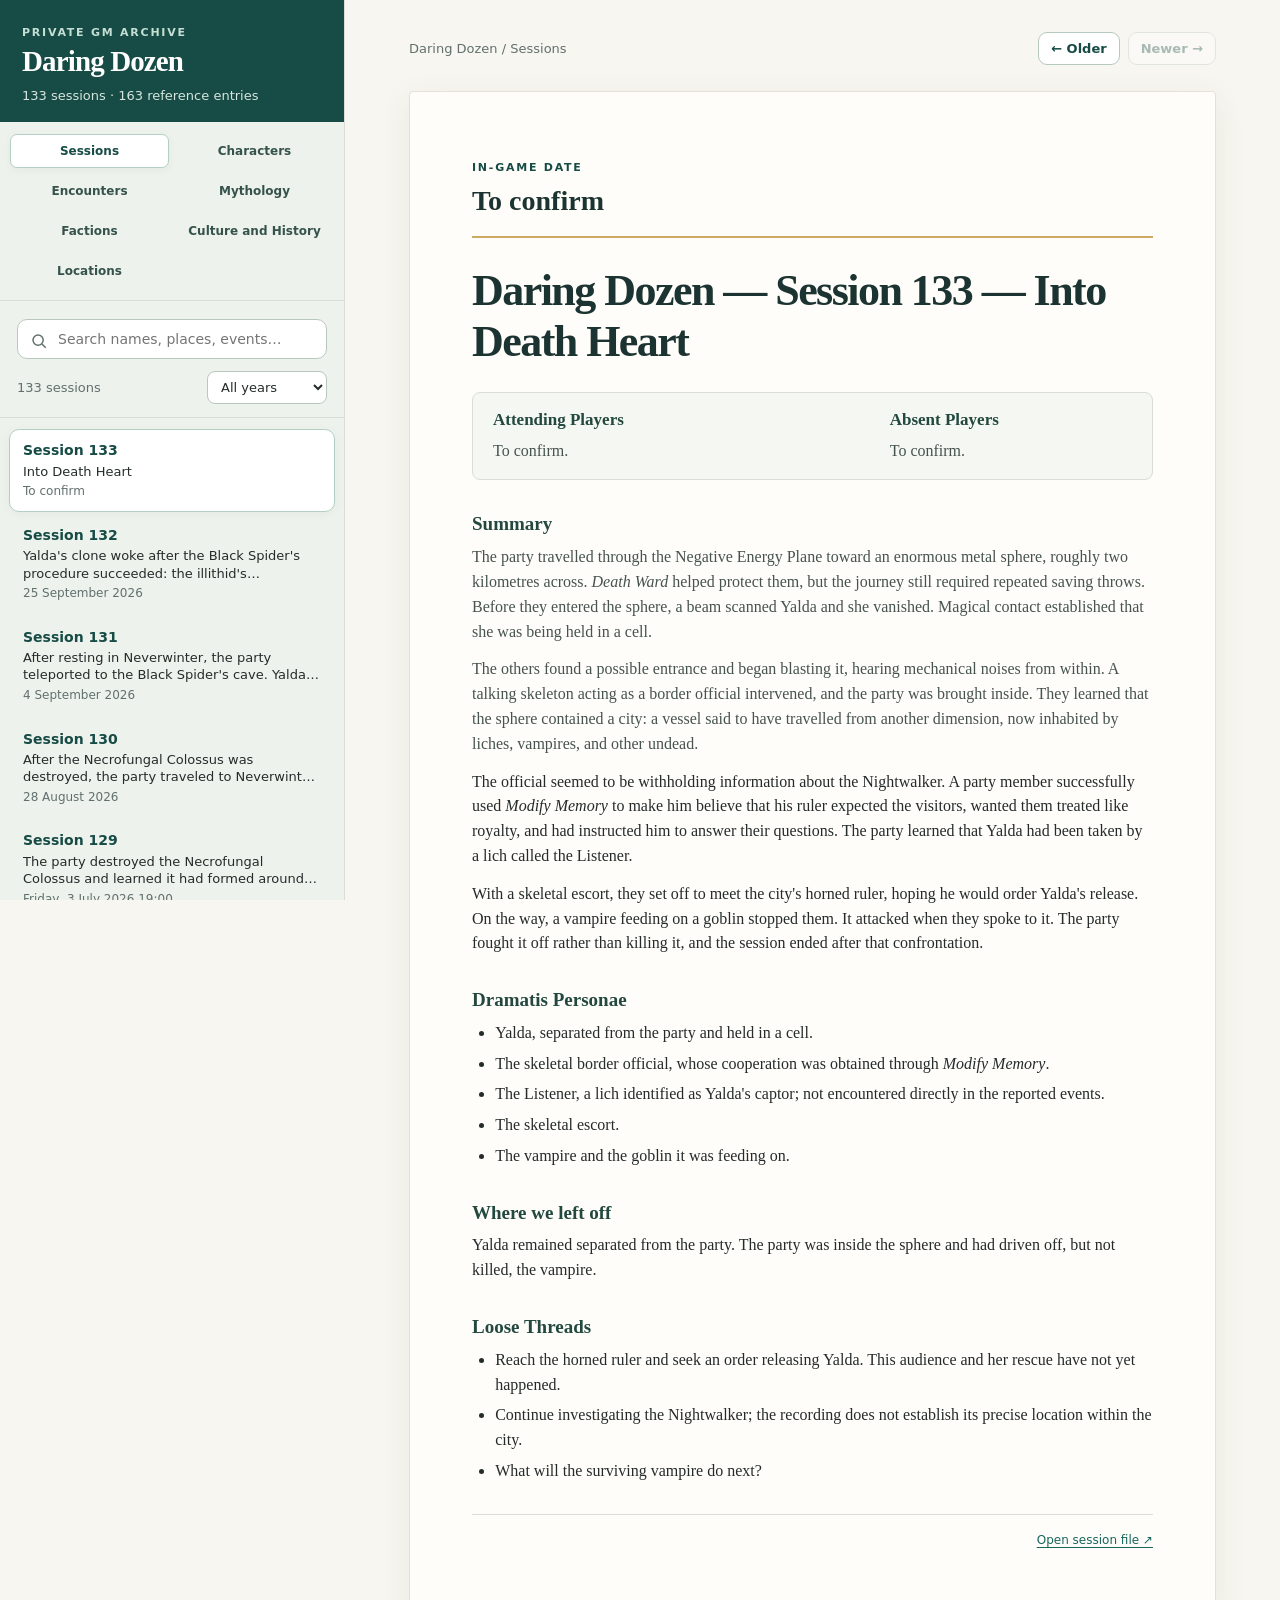
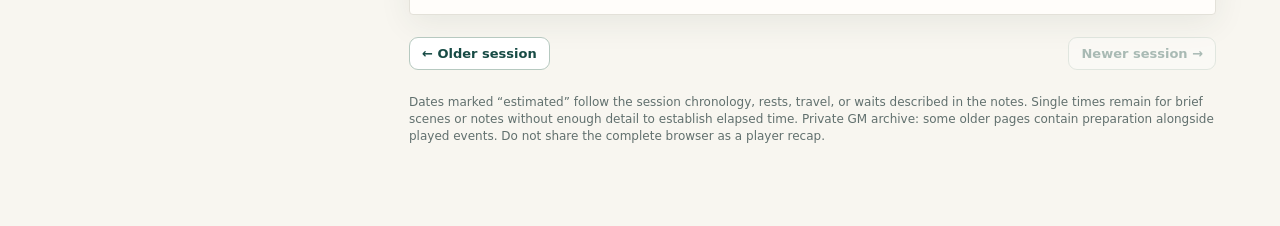
==== index.html @ 050fe3a8 "Migrate the complete private Daring Dozen archive including Session 133" ====
<!doctype html>
<html lang="en"><head><meta charset="utf-8"><meta name="viewport" content="width=device-width,initial-scale=1"><meta name="robots" content="noindex,nofollow,noarchive"><title>Daring Dozen</title></head>
<body><p><a href="Daring%20Dozen/Sessions/index.html">Open the private campaign archive</a></p>
<script>location.replace('Daring%20Dozen/Sessions/index.html' + location.search + location.hash);</script></body></html>
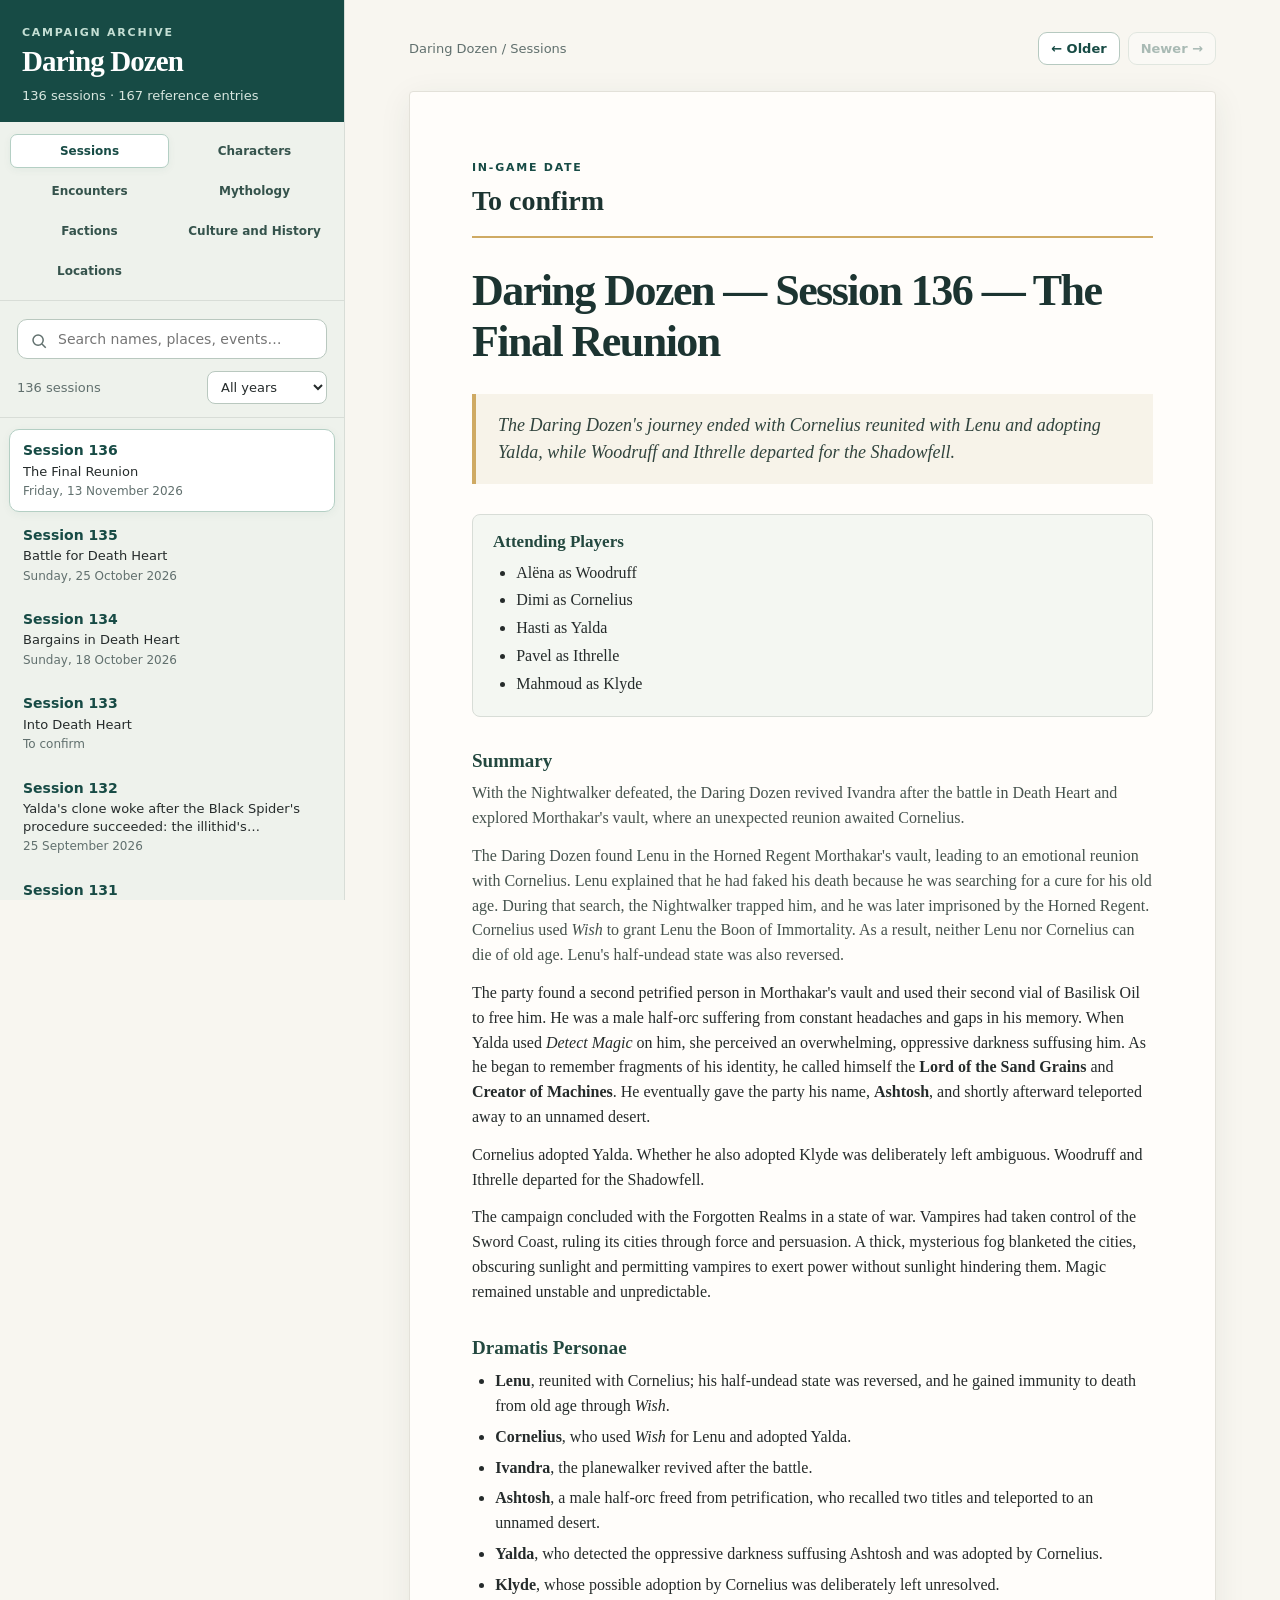
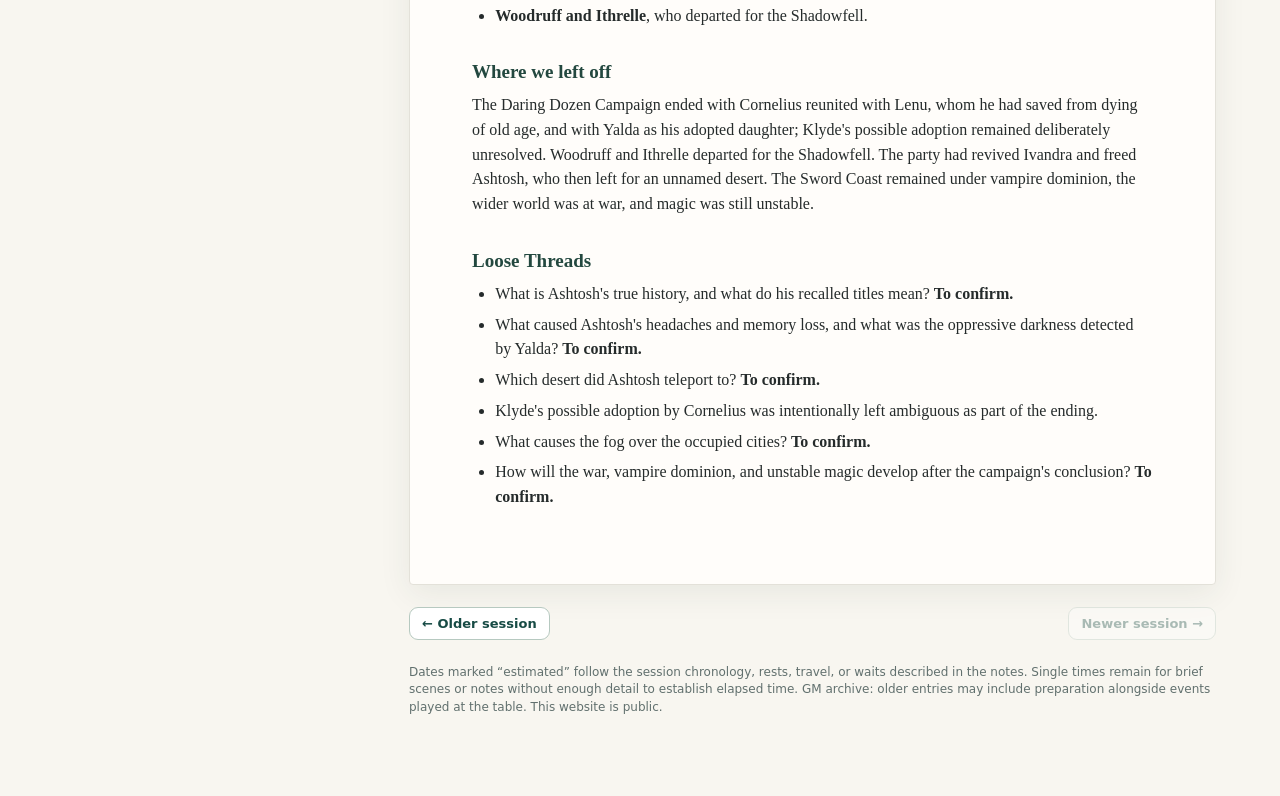
==== commit e571aaf4: "Initial public Daring website (source and history removed)" ====
--- a/index.html
+++ b/index.html
@@ -1,4 +1,207 @@
 <!doctype html>
-<html lang="en"><head><meta charset="utf-8"><meta name="viewport" content="width=device-width,initial-scale=1"><meta name="robots" content="noindex,nofollow,noarchive"><title>Daring Dozen</title></head>
-<body><p><a href="Daring%20Dozen/Sessions/index.html">Open the private campaign archive</a></p>
-<script>location.replace('Daring%20Dozen/Sessions/index.html' + location.search + location.hash);</script></body></html>
+<html lang="en">
+<head>
+  <meta name="referrer" content="no-referrer">
+  <meta charset="utf-8">
+  <meta name="viewport" content="width=device-width, initial-scale=1">
+  <meta name="color-scheme" content="light">
+  <meta name="robots" content="noindex,nofollow,noarchive">
+  <link rel="icon" type="image/svg+xml" href="[data-uri]">
+  <title>Daring Dozen — Session Archive</title>
+  <style>
+    :root { --ink:#252b2b; --muted:#61706e; --paper:#f8f6f0; --panel:#fffdfa; --line:#d8ddd7; --forest:#174b45; --teal:#dcebe6; --gold:#cfaa63; --shadow:0 8px 32px #233a3214; }
+    * { box-sizing:border-box; }
+    html { scroll-behavior:smooth; }
+    body { margin:0; background:var(--paper); color:var(--ink); font:16px/1.55 Georgia, 'Times New Roman', serif; }
+    button,input,select { font:inherit; }
+    button { cursor:pointer; }
+    a { color:#17665c; text-underline-offset:3px; }
+    .app { display:grid; grid-template-columns:minmax(275px,345px) minmax(0,1fr); min-height:100vh; }
+    .sidebar { position:sticky; top:0; height:100vh; overflow:hidden; display:flex; flex-direction:column; background:#eef2ec; border-right:1px solid var(--line); }
+    .brand { padding:25px 22px 17px; background:var(--forest); color:#fff; }
+    .eyebrow { margin:0 0 6px; text-transform:uppercase; letter-spacing:.16em; font:700 11px/1.4 system-ui,sans-serif; color:#c4dfd4; }
+    .brand h1 { margin:0; font-size:29px; line-height:1.1; letter-spacing:-.03em; }
+    .brand p:last-child { margin:9px 0 0; color:#d7e6df; font:13px/1.4 system-ui,sans-serif; }
+    .category-nav { display:grid; grid-template-columns:repeat(2,minmax(0,1fr)); gap:6px; padding:12px 10px; border-bottom:1px solid var(--line); }
+    .category-button { min-height:34px; padding:6px 7px; text-align:center; border:1px solid transparent; border-radius:7px; background:transparent; color:#35534c; font:600 12px/1.25 system-ui,sans-serif; }
+    .category-button:hover { background:#fffaf0; }
+    .category-button.active { background:#fff; border-color:#b4cfc4; color:var(--forest); box-shadow:0 2px 8px #1e55400e; }
+    .controls { padding:18px 17px 13px; border-bottom:1px solid var(--line); }
+    .search-wrap { position:relative; }
+    .search-wrap svg { position:absolute; left:13px; top:13px; width:18px; height:18px; color:var(--muted); }
+    #search { width:100%; padding:11px 12px 11px 40px; border:1px solid #b9c8bf; border-radius:10px; background:#fff; color:var(--ink); outline:none; font:14px system-ui,sans-serif; }
+    #search:focus, #year:focus, button:focus-visible, a:focus-visible { outline:3px solid #c6a663; outline-offset:2px; }
+    .filter-row { display:flex; align-items:center; justify-content:space-between; gap:12px; margin-top:12px; font:13px system-ui,sans-serif; color:var(--muted); }
+    #year { width:120px; padding:7px 9px; border:1px solid #b9c8bf; border-radius:8px; background:#fff; color:var(--ink); font:13px system-ui,sans-serif; }
+    #result-count { font-variant-numeric:tabular-nums; }
+    .session-list { overflow-y:auto; padding:9px 9px 20px; }
+    .session-link { display:block; width:100%; text-align:left; border:1px solid transparent; background:transparent; border-radius:10px; padding:11px 13px; color:var(--ink); margin:2px 0; }
+    .session-link:hover { background:#fffaf0; border-color:#e3dccb; }
+    .session-link.active { background:#fff; border-color:#b4cfc4; box-shadow:0 2px 10px #1e55400e; }
+    .session-number { display:block; color:var(--forest); font:700 14px/1.3 system-ui,sans-serif; }
+    .session-title { display:-webkit-box; margin-top:3px; font:13px/1.35 system-ui,sans-serif; overflow:hidden; -webkit-line-clamp:2; -webkit-box-orient:vertical; }
+    .session-date { display:block; margin-top:4px; color:var(--muted); font:12px/1.3 system-ui,sans-serif; }
+    .empty { margin:20px 10px; color:var(--muted); font:14px/1.5 system-ui,sans-serif; }
+    .main { min-width:0; padding:32px clamp(20px,5vw,76px) 80px; }
+    .topbar { max-width:900px; margin:0 auto 26px; display:flex; justify-content:space-between; align-items:center; gap:14px; }
+    .breadcrumb { color:var(--muted); font:13px system-ui,sans-serif; }
+    .top-actions { display:flex; gap:8px; }
+    .nav-button,.mobile-button { border:1px solid #b6c9c0; background:#fff; color:var(--forest); border-radius:9px; padding:8px 12px; font:700 13px system-ui,sans-serif; }
+    .nav-button:hover,.mobile-button:hover { background:var(--teal); }
+    .nav-button:disabled { opacity:.35; cursor:default; }
+    .mobile-button { display:none; }
+    .sheet { max-width:900px; min-height:65vh; margin:auto; padding:clamp(26px,5vw,62px); background:var(--panel); border:1px solid #e3e1d9; border-radius:4px; box-shadow:var(--shadow); }
+    .sheet-top { padding-bottom:19px; border-bottom:2px solid var(--gold); }
+    .chapter { color:var(--forest); text-transform:uppercase; letter-spacing:.16em; font:700 11px system-ui,sans-serif; }
+    .game-date { margin-top:5px; color:#1c3431; font:700 clamp(22px,3vw,28px)/1.2 Georgia,serif; }
+    .source-link { font:12px system-ui,sans-serif; }
+    .entry { overflow-wrap:anywhere; }
+    .entry h1 { margin:28px 0 15px; color:#1c3431; font-size:clamp(31px,4vw,44px); line-height:1.15; letter-spacing:-.035em; }
+    .entry h2 { margin:32px 0 10px; padding-top:10px; border-top:1px solid var(--line); color:#23483f; font-size:22px; line-height:1.25; }
+    .entry h3 { margin:32px 0 8px; color:#23483f; font:700 19px/1.3 Georgia,serif; }
+    .entry h3 + p, .entry h3 + ul { margin-top:5px; }
+    .entry p { margin:13px 0; }
+    .entry p:nth-of-type(-n+2) { color:#46534e; }
+    .entry ul { padding-left:1.45em; margin:12px 0; }
+    .entry li { margin:6px 0; }
+    .player-headcount { display:grid; grid-template-columns:minmax(0,1fr) minmax(0,.65fr); gap:24px; margin:24px 0 28px; padding:16px 20px; background:#f4f7f2; border:1px solid var(--line); border-radius:8px; }
+    .player-headcount.single { grid-template-columns:minmax(0,1fr); }
+    .entry .player-headcount h3 { margin:0 0 8px; font-size:17px; }
+    .entry .player-headcount ul,.entry .player-headcount p { margin:0; }
+    .entry .player-headcount li { margin:3px 0; }
+    .entry blockquote { margin:20px 0; padding:12px 16px; border-left:3px solid var(--gold); background:#f7f3e9; color:#665a45; font-size:15px; }
+    .entry blockquote.memorable { margin:26px 0 30px; padding:18px 22px; border-left-width:4px; color:#31443e; font:italic 18px/1.5 Georgia,serif; }
+    .entry.lore h1 { margin-bottom:28px; }
+    .entry.lore p { margin:14px 0; }
+    .entry.lore p:nth-of-type(-n+2) { color:var(--ink); }
+    .campaign-update { margin-top:32px; padding:16px 20px 12px; border-left:4px solid var(--gold); background:#f4f7f2; }
+    .campaign-update p { margin:0 0 8px !important; color:var(--forest) !important; }
+    .campaign-update ul { margin:8px 0 0; }
+    .campaign-update li { margin:9px 0; }
+    .campaign-sources { color:var(--muted); font:12px/1.5 system-ui,sans-serif; white-space:nowrap; }
+    .entry code { font:13px ui-monospace,monospace; background:#ecf0ec; padding:2px 4px; border-radius:3px; }
+    .file-link-row { margin:30px 0 0; padding-top:12px; border-top:1px solid var(--line); text-align:right; }
+    .bottom-nav { max-width:900px; margin:22px auto 0; display:flex; justify-content:space-between; gap:12px; }
+    .footer { max-width:900px; margin:24px auto 0; color:var(--muted); font:12px/1.45 system-ui,sans-serif; }
+    @media (max-width:800px) {
+      .app { display:block; }
+      .sidebar { position:fixed; z-index:5; left:0; top:0; bottom:0; width:min(88vw,360px); height:100dvh; transform:translateX(-105%); transition:transform .2s ease; box-shadow:var(--shadow); }
+      .sidebar.open { transform:translateX(0); }
+      .main { padding:18px 15px 50px; }
+      .mobile-button { display:inline-block; }
+      .topbar { margin-bottom:15px; }
+      .breadcrumb { display:none; }
+      .sheet { padding:25px 19px; }
+      .scrim { display:none; position:fixed; inset:0; background:#102a2580; z-index:4; }
+      .scrim.show { display:block; }
+    }
+    @media (max-width:560px) { .player-headcount { grid-template-columns:1fr; gap:14px; } }
+    @media print { .sidebar,.topbar,.bottom-nav,.footer,.source-link,.scrim { display:none !important; } .app { display:block; } .main { padding:0; } .sheet { border:0; box-shadow:none; max-width:none; padding:0; } body { background:#fff; } }
+  </style>
+</head>
+<body>
+  <div class="scrim" id="scrim"></div>
+  <div class="app">
+    <aside class="sidebar" id="sidebar" aria-label="Session navigation">
+      <div class="brand"><p class="eyebrow">Campaign archive</p><h1>Daring Dozen</h1><p>136 sessions · 167 reference entries</p></div>
+      <nav class="category-nav" id="category-nav" aria-label="Browse archive"></nav>
+      <div class="controls">
+        <div class="search-wrap"><svg viewBox="0 0 24 24" fill="none" stroke="currentColor" stroke-width="2" aria-hidden="true"><circle cx="10.8" cy="10.8" r="6.8"/><path d="m16 16 5 5"/></svg><input id="search" type="search" placeholder="Search names, places, events…" aria-label="Search sessions"></div>
+        <div class="filter-row"><span id="result-count">136 sessions</span><select id="year" aria-label="Filter by year"><option value="all">All years</option></select></div>
+      </div>
+      <div class="session-list" id="session-list"></div>
+    </aside>
+    <main class="main">
+      <div class="topbar"><button class="mobile-button" id="menu-button" aria-expanded="false">☰ Browse</button><span class="breadcrumb" id="breadcrumb">Daring Dozen / Sessions</span><div class="top-actions"><button class="nav-button" id="older-top">← Older</button><button class="nav-button" id="newer-top">Newer →</button></div></div>
+      <article class="sheet"><div class="sheet-top"><span class="chapter" id="sheet-label">In-game date</span><div class="game-date" id="game-date">Not recorded</div></div><div class="entry" id="entry"></div></article>
+      <div class="bottom-nav"><button class="nav-button" id="older-bottom">← Older session</button><button class="nav-button" id="newer-bottom">Newer session →</button></div>
+      <p class="footer">Dates marked “estimated” follow the session chronology, rests, travel, or waits described in the notes. Single times remain for brief scenes or notes without enough detail to establish elapsed time. GM archive: older entries may include preparation alongside events played at the table. This website is public.</p>
+    </main>
+  </div>
+  <script id="session-data" type="application/json">{"sessions":[{"number":136,"title":"Daring Dozen — Session 136 — The Final Reunion","date":"Friday, 13 November 2026","dateLabel":"Date played","gameDate":"To confirm","year":"2026","html":"\u003ch1\u003eDaring Dozen — Session 136 — The Final Reunion\u003c/h1\u003e\n\u003cblockquote class=\"memorable\"\u003eThe Daring Dozen\u0026#x27;s journey ended with Cornelius reunited with Lenu and adopting Yalda, while Woodruff and Ithrelle departed for the Shadowfell.\u003c/blockquote\u003e\n\u003cdiv class=\"player-headcount single\"\u003e\u003csection\u003e\u003ch3\u003eAttending Players\u003c/h3\u003e\n\u003cul\u003e\u003cli\u003eAlëna as Woodruff\u003c/li\u003e\u003cli\u003eDimi as Cornelius\u003c/li\u003e\u003cli\u003eHasti as Yalda\u003c/li\u003e\u003cli\u003ePavel as Ithrelle\u003c/li\u003e\u003cli\u003eMahmoud as Klyde\u003c/li\u003e\u003c/ul\u003e\u003c/section\u003e\u003c/div\u003e\n\u003ch3\u003eSummary\u003c/h3\u003e\n\u003cp\u003eWith the Nightwalker defeated, the Daring Dozen revived Ivandra after the battle in Death Heart and explored Morthakar\u0026#x27;s vault, where an unexpected reunion awaited Cornelius.\u003c/p\u003e\n\u003cp\u003eThe Daring Dozen found Lenu in the Horned Regent Morthakar\u0026#x27;s vault, leading to an emotional reunion with Cornelius. Lenu explained that he had faked his death because he was searching for a cure for his old age. During that search, the Nightwalker trapped him, and he was later imprisoned by the Horned Regent. Cornelius used \u003cem\u003eWish\u003c/em\u003e to grant Lenu the Boon of Immortality. As a result, neither Lenu nor Cornelius can die of old age. Lenu\u0026#x27;s half-undead state was also reversed.\u003c/p\u003e\n\u003cp\u003eThe party found a second petrified person in Morthakar\u0026#x27;s vault and used their second vial of Basilisk Oil to free him. He was a male half-orc suffering from constant headaches and gaps in his memory. When Yalda used \u003cem\u003eDetect Magic\u003c/em\u003e on him, she perceived an overwhelming, oppressive darkness suffusing him. As he began to remember fragments of his identity, he called himself the \u003cstrong\u003eLord of the Sand Grains\u003c/strong\u003e and \u003cstrong\u003eCreator of Machines\u003c/strong\u003e. He eventually gave the party his name, \u003cstrong\u003eAshtosh\u003c/strong\u003e, and shortly afterward teleported away to an unnamed desert.\u003c/p\u003e\n\u003cp\u003eCornelius adopted Yalda. Whether he also adopted Klyde was deliberately left ambiguous. Woodruff and Ithrelle departed for the Shadowfell.\u003c/p\u003e\n\u003cp\u003eThe campaign concluded with the Forgotten Realms in a state of war. Vampires had taken control of the Sword Coast, ruling its cities through force and persuasion. A thick, mysterious fog blanketed the cities, obscuring sunlight and permitting vampires to exert power without sunlight hindering them. Magic remained unstable and unpredictable.\u003c/p\u003e\n\u003ch3\u003eDramatis Personae\u003c/h3\u003e\n\u003cul\u003e\u003cli\u003e\u003cstrong\u003eLenu\u003c/strong\u003e, reunited with Cornelius; his half-undead state was reversed, and he gained immunity to death from old age through \u003cem\u003eWish\u003c/em\u003e.\u003c/li\u003e\u003cli\u003e\u003cstrong\u003eCornelius\u003c/strong\u003e, who used \u003cem\u003eWish\u003c/em\u003e for Lenu and adopted Yalda.\u003c/li\u003e\u003cli\u003e\u003cstrong\u003eIvandra\u003c/strong\u003e, the planewalker revived after the battle.\u003c/li\u003e\u003cli\u003e\u003cstrong\u003eAshtosh\u003c/strong\u003e, a male half-orc freed from petrification, who recalled two titles and teleported to an unnamed desert.\u003c/li\u003e\u003cli\u003e\u003cstrong\u003eYalda\u003c/strong\u003e, who detected the oppressive darkness suffusing Ashtosh and was adopted by Cornelius.\u003c/li\u003e\u003cli\u003e\u003cstrong\u003eKlyde\u003c/strong\u003e, whose possible adoption by Cornelius was deliberately left unresolved.\u003c/li\u003e\u003cli\u003e\u003cstrong\u003eWoodruff and Ithrelle\u003c/strong\u003e, who departed for the Shadowfell.\u003c/li\u003e\u003c/ul\u003e\n\u003ch3\u003eWhere we left off\u003c/h3\u003e\n\u003cp\u003eThe Daring Dozen Campaign ended with Cornelius reunited with Lenu, whom he had saved from dying of old age, and with Yalda as his adopted daughter; Klyde\u0026#x27;s possible adoption remained deliberately unresolved. Woodruff and Ithrelle departed for the Shadowfell. The party had revived Ivandra and freed Ashtosh, who then left for an unnamed desert. The Sword Coast remained under vampire dominion, the wider world was at war, and magic was still unstable.\u003c/p\u003e\n\u003ch3\u003eLoose Threads\u003c/h3\u003e\n\u003cul\u003e\u003cli\u003eWhat is Ashtosh\u0026#x27;s true history, and what do his recalled titles mean? \u003cstrong\u003eTo confirm.\u003c/strong\u003e\u003c/li\u003e\u003cli\u003eWhat caused Ashtosh\u0026#x27;s headaches and memory loss, and what was the oppressive darkness detected by Yalda? \u003cstrong\u003eTo confirm.\u003c/strong\u003e\u003c/li\u003e\u003cli\u003eWhich desert did Ashtosh teleport to? \u003cstrong\u003eTo confirm.\u003c/strong\u003e\u003c/li\u003e\u003cli\u003eKlyde\u0026#x27;s possible adoption by Cornelius was intentionally left ambiguous as part of the ending.\u003c/li\u003e\u003cli\u003eWhat causes the fog over the occupied cities? \u003cstrong\u003eTo confirm.\u003c/strong\u003e\u003c/li\u003e\u003cli\u003eHow will the war, vampire dominion, and unstable magic develop after the campaign\u0026#x27;s conclusion? \u003cstrong\u003eTo confirm.\u003c/strong\u003e\u003c/li\u003e\u003c/ul\u003e","text":" Daring Dozen — Session 136 — The Final Reunion\n\n The Daring Dozen's journey ended with Cornelius reunited with Lenu and adopting Yalda, while Woodruff and Ithrelle departed for the Shadowfell.\n\n Attending Players\n\n- Alëna as Woodruff\n- Dimi as Cornelius\n- Hasti as Yalda\n- Pavel as Ithrelle\n- Mahmoud as Klyde\n\n Summary\n\nWith the Nightwalker defeated, the Daring Dozen revived Ivandra after the battle in Death Heart and explored Morthakar's vault, where an unexpected reunion awaited Cornelius.\n\nThe Daring Dozen found Lenu in the Horned Regent Morthakar's vault, leading to an emotional reunion with Cornelius. Lenu explained that he had faked his death because he was searching for a cure for his old age. During that search, the Nightwalker trapped him, and he was later imprisoned by the Horned Regent. Cornelius used Wish to grant Lenu the Boon of Immortality. As a result, neither Lenu nor Cornelius can die of old age. Lenu's half-undead state was also reversed.\n\nThe party found a second petrified person in Morthakar's vault and used their second vial of Basilisk Oil to free him. He was a male half-orc suffering from constant headaches and gaps in his memory. When Yalda used Detect Magic on him, she perceived an overwhelming, oppressive darkness suffusing him. As he began to remember fragments of his identity, he called himself the Lord of the Sand Grains and Creator of Machines. He eventually gave the party his name, Ashtosh, and shortly afterward teleported away to an unnamed desert.\n\nCornelius adopted Yalda. Whether he also adopted Klyde was deliberately left ambiguous. Woodruff and Ithrelle departed for the Shadowfell.\n\nThe campaign concluded with the Forgotten Realms in a state of war. Vampires had taken control of the Sword Coast, ruling its cities through force and persuasion. A thick, mysterious fog blanketed the cities, obscuring sunlight and permitting vampires to exert power without sunlight hindering them. Magic remained unstable and unpredictable.\n\n Dramatis Personae\n\n- Lenu, reunited with Cornelius; his half-undead state was reversed, and he gained immunity to death from old age through Wish.\n- Cornelius, who used Wish for Lenu and adopted Yalda.\n- Ivandra, the planewalker revived after the battle.\n- Ashtosh, a male half-orc freed from petrification, who recalled two titles and teleported to an unnamed desert.\n- Yalda, who detected the oppressive darkness suffusing Ashtosh and was adopted by Cornelius.\n- Klyde, whose possible adoption by Cornelius was deliberately left unresolved.\n- Woodruff and Ithrelle, who departed for the Shadowfell.\n\n Where we left off\n\nThe Daring Dozen Campaign ended with Cornelius reunited with Lenu, whom he had saved from dying of old age, and with Yalda as his adopted daughter; Klyde's possible adoption remained deliberately unresolved. Woodruff and Ithrelle departed for the Shadowfell. The party had revived Ivandra and freed Ashtosh, who then left for an unnamed desert. The Sword Coast remained under vampire dominion, the wider world was at war, and magic was still unstable.\n\n Loose Threads\n\n- What is Ashtosh's true history, and what do his recalled titles mean? To confirm.\n- What caused Ashtosh's headaches and memory loss, and what was the oppressive darkness detected by Yalda? To confirm.\n- Which desert did Ashtosh teleport to? To confirm.\n- Klyde's possible adoption by Cornelius was intentionally left ambiguous as part of the ending.\n- What causes the fog over the occupied cities? To confirm.\n- How will the war, vampire dominion, and unstable magic develop after the campaign's conclusion? To confirm.","teaser":"With the Nightwalker defeated, the Daring Dozen revived Ivandra after the battle in Death Heart and explored M"},{"number":135,"title":"Daring Dozen — Session 135 — Battle for Death Heart","date":"Sunday, 25 October 2026","dateLabel":"Date played","gameDate":"To confirm","year":"2026","html":"\u003ch1\u003eDaring Dozen — Session 135 — Battle for Death Heart\u003c/h1\u003e\n\u003cblockquote class=\"memorable\"\u003eThe aberration was trapped, but the Horned Regent was imprisoned in stasis alongside it.\u003c/blockquote\u003e\n\u003cdiv class=\"player-headcount single\"\u003e\u003csection\u003e\u003ch3\u003eAttending Players\u003c/h3\u003e\n\u003cul\u003e\u003cli\u003eAlëna as Woodruff\u003c/li\u003e\u003cli\u003eDimi as Cornelius\u003c/li\u003e\u003cli\u003eHasti as Yalda\u003c/li\u003e\u003cli\u003ePavel as Ithrelle\u003c/li\u003e\u003cli\u003eMahmoud as Klyde\u003c/li\u003e\u003c/ul\u003e\u003c/section\u003e\u003c/div\u003e\n\u003ch3\u003eSummary\u003c/h3\u003e\n\u003cp\u003eThe Daring Dozen battled the Nightwalker in Death Heart\u0026#x27;s control chamber, trying to wrest control of the city\u0026#x27;s machinery from it. Ivandra fought alongside them but was killed during the battle. After a fierce confrontation, the Nightwalker transformed into the Unmoored Anchor, revealing its aberrant nature. The party summoned the Horned Regent, Morthakar, through a \u003cem\u003eGate\u003c/em\u003e spell and continued the fight. Ithrelle and her simulacrum inflicted tremendous melee damage while using \u003cem\u003eShapechange\u003c/em\u003e, primarily in marilith form. Cornelius and his simulacrum also dealt powerful blows, while Woodruff struck with \u003cem\u003eSunbeam\u003c/em\u003e and her Archer Form, Yalda used destructive magic, and Klyde used \u003cem\u003eEldritch Blast\u003c/em\u003e and Repelling Blast to push the aberration toward the chamber\u0026#x27;s center. Ultimately, the party defeated and successfully trapped the aberration. The Horned Regent was also trapped in the containment, leaving him imprisoned in stasis alongside it.\u003c/p\u003e\n\u003ch3\u003eDramatis Personae\u003c/h3\u003e\n\u003cul\u003e\u003cli\u003eThe Nightwalker, the enemy controlling the city\u0026#x27;s machinery, which transformed into the Unmoored Anchor during combat.\u003c/li\u003e\u003cli\u003eThe Unmoored Anchor, the aberration the party ultimately trapped.\u003c/li\u003e\u003cli\u003eIvandra, the planewalker who fought beside the party and died in combat.\u003c/li\u003e\u003cli\u003eMorthakar, the Horned Regent, summoned through \u003cem\u003eGate\u003c/em\u003e and trapped in stasis alongside the aberration.\u003c/li\u003e\u003c/ul\u003e\n\u003ch3\u003eWhere we left off\u003c/h3\u003e\n\u003cp\u003eThe aberration had been defeated and contained, with the Horned Regent also held in stasis. Ivandra had died during the battle.\u003c/p\u003e\n\u003ch3\u003eLoose Threads\u003c/h3\u003e\n\u003cul\u003e\u003cli\u003eThe consequences of trapping the Horned Regent alongside the aberration: \u003cstrong\u003eTo confirm\u003c/strong\u003e.\u003c/li\u003e\u003cli\u003eThe fate of Death Heart\u0026#x27;s machinery and its control after the battle: \u003cstrong\u003eTo confirm\u003c/strong\u003e.\u003c/li\u003e\u003cli\u003eThe implications of Ivandra\u0026#x27;s death: \u003cstrong\u003eTo confirm\u003c/strong\u003e.\u003c/li\u003e\u003c/ul\u003e","text":" Daring Dozen — Session 135 — Battle for Death Heart\n\n The aberration was trapped, but the Horned Regent was imprisoned in stasis alongside it.\n\n Attending Players\n\n- Alëna as Woodruff\n- Dimi as Cornelius\n- Hasti as Yalda\n- Pavel as Ithrelle\n- Mahmoud as Klyde\n\n Summary\n\nThe Daring Dozen battled the Nightwalker in Death Heart's control chamber, trying to wrest control of the city's machinery from it. Ivandra fought alongside them but was killed during the battle. After a fierce confrontation, the Nightwalker transformed into the Unmoored Anchor, revealing its aberrant nature. The party summoned the Horned Regent, Morthakar, through a Gate spell and continued the fight. Ithrelle and her simulacrum inflicted tremendous melee damage while using Shapechange, primarily in marilith form. Cornelius and his simulacrum also dealt powerful blows, while Woodruff struck with Sunbeam and her Archer Form, Yalda used destructive magic, and Klyde used Eldritch Blast and Repelling Blast to push the aberration toward the chamber's center. Ultimately, the party defeated and successfully trapped the aberration. The Horned Regent was also trapped in the containment, leaving him imprisoned in stasis alongside it.\n\n Dramatis Personae\n\n- The Nightwalker, the enemy controlling the city's machinery, which transformed into the Unmoored Anchor during combat.\n- The Unmoored Anchor, the aberration the party ultimately trapped.\n- Ivandra, the planewalker who fought beside the party and died in combat.\n- Morthakar, the Horned Regent, summoned through Gate and trapped in stasis alongside the aberration.\n\n Where we left off\n\nThe aberration had been defeated and contained, with the Horned Regent also held in stasis. Ivandra had died during the battle.\n\n Loose Threads\n\n- The consequences of trapping the Horned Regent alongside the aberration: To confirm.\n- The fate of Death Heart's machinery and its control after the battle: To confirm.\n- The implications of Ivandra's death: To confirm.","teaser":"The Daring Dozen battled the Nightwalker in Death Heart's control chamber, trying to wrest control of the city"},{"number":134,"title":"Daring Dozen — Session 134 — Bargains in Death Heart","date":"Sunday, 18 October 2026","dateLabel":"Date played","gameDate":"To confirm","year":"2026","html":"\u003ch1\u003eDaring Dozen — Session 134 — Bargains in Death Heart\u003c/h1\u003e\n\u003cdiv class=\"player-headcount\"\u003e\u003csection\u003e\u003ch3\u003eAttending Players\u003c/h3\u003e\n\u003cul\u003e\u003cli\u003eAlëna as Woodruff\u003c/li\u003e\u003cli\u003eDimi as Cornelius\u003c/li\u003e\u003cli\u003eHasti as Yalda\u003c/li\u003e\u003cli\u003ePavel as Ithrelle\u003c/li\u003e\u003c/ul\u003e\u003c/section\u003e\u003csection\u003e\u003ch3\u003eAbsent Players\u003c/h3\u003e\n\u003cul\u003e\u003cli\u003eMahmoud as Klyde\u003c/li\u003e\u003c/ul\u003e\u003c/section\u003e\u003c/div\u003e\n\u003ch3\u003eSummary\u003c/h3\u003e\n\u003cp\u003eYalda negotiated with the Listener. She agreed to trap the aberration for him, with forfeiture of her soul after death specified as a punishment, and in exchange the Listener agreed to kill the Pale Child for the party. Yalda signed the contract using another person\u0026#x27;s name and believed she had tricked the Listener. Whether that signature changes the contract\u0026#x27;s power or validity is \u003cstrong\u003eTo confirm\u003c/strong\u003e; the Listener\u0026#x27;s promised killing has not yet happened.\u003c/p\u003e\n\u003cp\u003eYalda then reunited with the party in front of the Horned Regent\u0026#x27;s palace. After negotiating with a guard, they entered and noticed approximately half a dozen strikingly lifelike statues that resembled the party and appeared to be petrified people.\u003c/p\u003e\n\u003cp\u003eThe party was introduced to the Horned Regent, Morthakar. They negotiated an agreement to deal with the Nightwalker, which had taken control of the city\u0026#x27;s machinery. In return, they asked only for equipment. They took supplies including three vials of Basilisk Oil, potions, and numerous magical weapons of up to +2. The regent also gave them permission to free Ivandra, a planewalker who had been petrified, so she could aid them in the fight. Whether she was restored during the session is \u003cstrong\u003eTo confirm\u003c/strong\u003e.\u003c/p\u003e\n\u003cp\u003eThe party managed to short-circuit the control room from outside and gain entry. Inside they found the Nightwalker manipulating the sphere\u0026#x27;s engine; it initially appeared not to notice them. They positioned themselves before the Nightwalker became aware of them. Initiative was rolled, and the session ended \u003cstrong\u003ebefore combat began\u003c/strong\u003e.\u003c/p\u003e\n\u003ch3\u003eDramatis Personae\u003c/h3\u003e\n\u003cul\u003e\u003cli\u003eYalda, who negotiated and signed the Listener\u0026#x27;s contract.\u003c/li\u003e\u003cli\u003eThe Listener, a lich who promised to kill the Pale Child in exchange for trapping the aberration.\u003c/li\u003e\u003cli\u003eThe Pale Child, the subject of the Listener\u0026#x27;s promised killing; not encountered in this session.\u003c/li\u003e\u003cli\u003eMorthakar, the Horned Regent of Death Heart.\u003c/li\u003e\u003cli\u003eIvandra, a petrified planewalker whom the regent allowed the party to restore.\u003c/li\u003e\u003cli\u003eThe Nightwalker, encountered at the sphere\u0026#x27;s engine.\u003c/li\u003e\u003c/ul\u003e\n\u003ch3\u003eWhere we left off\u003c/h3\u003e\n\u003cp\u003eThe party was inside the control room, facing the Nightwalker. The Nightwalker had noticed them and initiative had been rolled, but no combat turn had been played.\u003c/p\u003e\n\u003ch3\u003eLoose Threads\u003c/h3\u003e\n\u003cul\u003e\u003cli\u003eCan the Listener\u0026#x27;s contract bind Yalda despite her use of somebody else\u0026#x27;s name? \u003cstrong\u003eTo confirm.\u003c/strong\u003e\u003c/li\u003e\u003cli\u003eWhat precisely constitutes fulfillment or breach of the contract, and when would the soul-forfeiture penalty apply? \u003cstrong\u003eTo confirm.\u003c/strong\u003e\u003c/li\u003e\u003cli\u003eWill the Listener fulfill his promise concerning the Pale Child?\u003c/li\u003e\u003cli\u003eWas Ivandra actually restored, and what equipment and potions were allocated to whom? \u003cstrong\u003eTo confirm.\u003c/strong\u003e\u003c/li\u003e\u003cli\u003eHow will the confrontation with the Nightwalker and the control of the sphere\u0026#x27;s engine unfold?\u003c/li\u003e\u003c/ul\u003e","text":" Daring Dozen — Session 134 — Bargains in Death Heart\n\n Attending Players\n\n- Alëna as Woodruff\n- Dimi as Cornelius\n- Hasti as Yalda\n- Pavel as Ithrelle\n\n Absent Players\n\n- Mahmoud as Klyde\n\n Summary\n\nYalda negotiated with the Listener. She agreed to trap the aberration for him, with forfeiture of her soul after death specified as a punishment, and in exchange the Listener agreed to kill the Pale Child for the party. Yalda signed the contract using another person's name and believed she had tricked the Listener. Whether that signature changes the contract's power or validity is To confirm; the Listener's promised killing has not yet happened.\n\nYalda then reunited with the party in front of the Horned Regent's palace. After negotiating with a guard, they entered and noticed approximately half a dozen strikingly lifelike statues that resembled the party and appeared to be petrified people.\n\nThe party was introduced to the Horned Regent, Morthakar. They negotiated an agreement to deal with the Nightwalker, which had taken control of the city's machinery. In return, they asked only for equipment. They took supplies including three vials of Basilisk Oil, potions, and numerous magical weapons of up to +2. The regent also gave them permission to free Ivandra, a planewalker who had been petrified, so she could aid them in the fight. Whether she was restored during the session is To confirm.\n\nThe party managed to short-circuit the control room from outside and gain entry. Inside they found the Nightwalker manipulating the sphere's engine; it initially appeared not to notice them. They positioned themselves before the Nightwalker became aware of them. Initiative was rolled, and the session ended before combat began.\n\n Dramatis Personae\n\n- Yalda, who negotiated and signed the Listener's contract.\n- The Listener, a lich who promised to kill the Pale Child in exchange for trapping the aberration.\n- The Pale Child, the subject of the Listener's promised killing; not encountered in this session.\n- Morthakar, the Horned Regent of Death Heart.\n- Ivandra, a petrified planewalker whom the regent allowed the party to restore.\n- The Nightwalker, encountered at the sphere's engine.\n\n Where we left off\n\nThe party was inside the control room, facing the Nightwalker. The Nightwalker had noticed them and initiative had been rolled, but no combat turn had been played.\n\n Loose Threads\n\n- Can the Listener's contract bind Yalda despite her use of somebody else's name? To confirm.\n- What precisely constitutes fulfillment or breach of the contract, and when would the soul-forfeiture penalty apply? To confirm.\n- Will the Listener fulfill his promise concerning the Pale Child?\n- Was Ivandra actually restored, and what equipment and potions were allocated to whom? To confirm.\n- How will the confrontation with the Nightwalker and the control of the sphere's engine unfold?","teaser":"Yalda negotiated with the Listener. She agreed to trap the aberration for him, with forfeiture of her soul aft"},{"number":133,"title":"Daring Dozen — Session 133 — Into Death Heart","date":"To confirm","dateLabel":"Date played","gameDate":"To confirm","year":"Unknown","html":"\u003ch1\u003eDaring Dozen — Session 133 — Into Death Heart\u003c/h1\u003e\n\u003cdiv class=\"player-headcount\"\u003e\u003csection\u003e\u003ch3\u003eAttending Players\u003c/h3\u003e\n\u003cul\u003e\u003cli\u003eAlëna as Woodruff\u003c/li\u003e\u003cli\u003eDimi as Cornelius\u003c/li\u003e\u003cli\u003eMahmoud as Klyde\u003c/li\u003e\u003cli\u003ePavel as Ithrelle\u003c/li\u003e\u003c/ul\u003e\u003c/section\u003e\u003csection\u003e\u003ch3\u003eAbsent Players\u003c/h3\u003e\n\u003cul\u003e\u003cli\u003eHasti as Yalda\u003c/li\u003e\u003c/ul\u003e\u003c/section\u003e\u003c/div\u003e\n\u003ch3\u003eSummary\u003c/h3\u003e\n\u003cp\u003eThe party travelled through the Negative Energy Plane toward an enormous metal sphere, roughly two kilometres across. \u003cem\u003eDeath Ward\u003c/em\u003e helped protect them, but the journey still required repeated saving throws. Before they entered the sphere, a beam scanned Yalda and she vanished. Magical contact established that she was being held in a cell.\u003c/p\u003e\n\u003cp\u003eThe others found a possible entrance and began blasting it, hearing mechanical noises from within. A talking skeleton acting as a border official intervened, and the party was brought inside. They learned that the sphere contained a city: a vessel said to have travelled from another dimension, now inhabited by liches, vampires, and other undead.\u003c/p\u003e\n\u003cp\u003eThe official seemed to be withholding information about the Nightwalker. A party member successfully used \u003cem\u003eModify Memory\u003c/em\u003e to make him believe that his ruler expected the visitors, wanted them treated like royalty, and had instructed him to answer their questions. The party learned that Yalda had been taken by a lich called the Listener.\u003c/p\u003e\n\u003cp\u003eWith a skeletal escort, they set off to meet the city\u0026#x27;s horned ruler, hoping he would order Yalda\u0026#x27;s release. On the way, a vampire feeding on a goblin stopped them. It attacked when they spoke to it. The party fought it off rather than killing it, and the session ended after that confrontation.\u003c/p\u003e\n\u003ch3\u003eDramatis Personae\u003c/h3\u003e\n\u003cul\u003e\u003cli\u003eYalda, separated from the party and held in a cell.\u003c/li\u003e\u003cli\u003eThe skeletal border official, whose cooperation was obtained through \u003cem\u003eModify Memory\u003c/em\u003e.\u003c/li\u003e\u003cli\u003eThe Listener, a lich identified as Yalda\u0026#x27;s captor; not encountered directly in the reported events.\u003c/li\u003e\u003cli\u003eThe skeletal escort.\u003c/li\u003e\u003cli\u003eThe vampire and the goblin it was feeding on.\u003c/li\u003e\u003c/ul\u003e\n\u003ch3\u003eWhere we left off\u003c/h3\u003e\n\u003cp\u003eYalda remained separated from the party. The party was inside the sphere and had driven off, but not killed, the vampire.\u003c/p\u003e\n\u003ch3\u003eLoose Threads\u003c/h3\u003e\n\u003cul\u003e\u003cli\u003eReach the horned ruler and seek an order releasing Yalda. This audience and her rescue have not yet happened.\u003c/li\u003e\u003cli\u003eContinue investigating the Nightwalker; the recording does not establish its precise location within the city.\u003c/li\u003e\u003cli\u003eWhat will the surviving vampire do next?\u003c/li\u003e\u003c/ul\u003e","text":" Daring Dozen — Session 133 — Into Death Heart\n\n Attending Players\n\n- Alëna as Woodruff\n- Dimi as Cornelius\n- Mahmoud as Klyde\n- Pavel as Ithrelle\n\n Absent Players\n\n- Hasti as Yalda\n\n Summary\n\nThe party travelled through the Negative Energy Plane toward an enormous metal sphere, roughly two kilometres across. Death Ward helped protect them, but the journey still required repeated saving throws. Before they entered the sphere, a beam scanned Yalda and she vanished. Magical contact established that she was being held in a cell.\n\nThe others found a possible entrance and began blasting it, hearing mechanical noises from within. A talking skeleton acting as a border official intervened, and the party was brought inside. They learned that the sphere contained a city: a vessel said to have travelled from another dimension, now inhabited by liches, vampires, and other undead.\n\nThe official seemed to be withholding information about the Nightwalker. A party member successfully used Modify Memory to make him believe that his ruler expected the visitors, wanted them treated like royalty, and had instructed him to answer their questions. The party learned that Yalda had been taken by a lich called the Listener.\n\nWith a skeletal escort, they set off to meet the city's horned ruler, hoping he would order Yalda's release. On the way, a vampire feeding on a goblin stopped them. It attacked when they spoke to it. The party fought it off rather than killing it, and the session ended after that confrontation.\n\n Dramatis Personae\n\n- Yalda, separated from the party and held in a cell.\n- The skeletal border official, whose cooperation was obtained through Modify Memory.\n- The Listener, a lich identified as Yalda's captor; not encountered directly in the reported events.\n- The skeletal escort.\n- The vampire and the goblin it was feeding on.\n\n Where we left off\n\nYalda remained separated from the party. The party was inside the sphere and had driven off, but not killed, the vampire.\n\n Loose Threads\n\n- Reach the horned ruler and seek an order releasing Yalda. This audience and her rescue have not yet happened.\n- Continue investigating the Nightwalker; the recording does not establish its precise location within the city.\n- What will the surviving vampire do next?","teaser":"The party travelled through the Negative Energy Plane toward an enormous metal sphere, roughly two kilometres"},{"number":132,"title":"Daring Dozen — Session 132","date":"25 September 2026","dateLabel":"Date played","gameDate":"28 Nightal afternoon to 1 Hammer afternoon (estimated from three nights of rest)","year":"2026","html":"\u003ch1\u003eDaring Dozen — Session 132\u003c/h1\u003e\n\u003cdiv class=\"player-headcount single\"\u003e\u003csection\u003e\u003ch3\u003eAttending Players\u003c/h3\u003e\n\u003cul\u003e\u003cli\u003eAlëna as Woodruff\u003c/li\u003e\u003cli\u003eDimi as Cornelius\u003c/li\u003e\u003cli\u003eHasti as Yalda\u003c/li\u003e\u003cli\u003eMahmoud as Klyde\u003c/li\u003e\u003cli\u003ePavel as Ithrelle\u003c/li\u003e\u003c/ul\u003e\u003c/section\u003e\u003c/div\u003e\n\u003ch3\u003eSummary\u003c/h3\u003e\n\u003cp\u003eYalda\u0026#x27;s clone woke after the Black Spider\u0026#x27;s procedure succeeded: the illithid\u0026#x27;s consciousness had been transferred into the new body. The party gave the Black Spider three days to continue his research with the illithid.\u003c/p\u003e\n\u003cp\u003eDuring those three days, Yalda learned that her patron had been the Nightwalker. She contacted Talos, who helped her renounce that connection. With the Nightwalker\u0026#x27;s hold on her severed, Yalda became a full-fledged level 20 sorcerer. She also investigated the Black Spider and found research materials and notes, but no sign of ill intent.\u003c/p\u003e\n\u003cp\u003eWoodruff sought peace after what she had endured. She tried to reconnect to the network on three nights; the first two attempts failed, and the third succeeded. After several attempts to reach Veylar, she finally heard a brief reply: he forgave her. The exchange brought her some calm. Ithrelle spoke with the Raven Queen, who blessed her and the party for their coming fight against the Nightwalker.\u003c/p\u003e\n\u003cp\u003eIthrelle also revealed an incident from her youth. While fighting powerful undead, she survived a battle that killed several fellow elven warriors from her order and left a large scar across her torso. Looking at the scar, Woodruff sensed a connection to the strange events surrounding them. Yalda, Woodruff, and Ithrelle discussed it in a \u003cem\u003eMagnificent Mansion\u003c/em\u003e, which also gave Woodruff space to seek peace and Yalda space to reckon with the two father figures in her life.\u003c/p\u003e\n\u003cp\u003eThe party prepared for the confrontation. They learned spells and used \u003cem\u003eHeroes\u0026#x27; Feast\u003c/em\u003e, \u003cem\u003eDeath Ward\u003c/em\u003e, air bubbles, \u003cem\u003eSimulacrum\u003c/em\u003e, \u003cem\u003eMind Blank\u003c/em\u003e, and \u003cem\u003eForesight\u003c/em\u003e. They also created clones and placed them in an interdimensional space about 30 meters on each side, where the bodies could develop. As a favor to the Black Spider, they made a clone of him with a ninth-level spell. Cornelius acquired a powerful staff. They created a special tuning fork using the curse Yalda was born with; the notes do not specify its properties.\u003c/p\u003e\n\u003cp\u003eOnce the transport ritual was ready, the party returned to the Black Spider. Although Yalda\u0026#x27;s link to the Nightwalker had been cut, some of that connection appeared to remain in her clone. The Black Spider used it to locate the Nightwalker in his plane. The party then plane-shifted and teleported into a complete void. At their destination, the only visible object was a large steel sphere. The session ended there.\u003c/p\u003e\n\u003ch2\u003eOpen threads\u003c/h2\u003e\n\u003cul\u003e\u003cli\u003eWhat is the steel sphere, and where exactly has the party arrived?\u003c/li\u003e\u003cli\u003eWhat connection did Woodruff sense in Ithrelle\u0026#x27;s scar?\u003c/li\u003e\u003cli\u003eWhat did the Black Spider learn from the illithid during the three days of research?\u003c/li\u003e\u003cli\u003eWhat role will Yalda\u0026#x27;s clone and its remaining link to the Nightwalker play?\u003c/li\u003e\u003c/ul\u003e","text":" Daring Dozen — Session 132\n\n Attending Players\n\n- Alëna as Woodruff\n- Dimi as Cornelius\n- Hasti as Yalda\n- Mahmoud as Klyde\n- Pavel as Ithrelle\n\n Summary\n\nYalda's clone woke after the Black Spider's procedure succeeded: the illithid's consciousness had been transferred into the new body. The party gave the Black Spider three days to continue his research with the illithid.\n\nDuring those three days, Yalda learned that her patron had been the Nightwalker. She contacted Talos, who helped her renounce that connection. With the Nightwalker's hold on her severed, Yalda became a full-fledged level 20 sorcerer. She also investigated the Black Spider and found research materials and notes, but no sign of ill intent.\n\nWoodruff sought peace after what she had endured. She tried to reconnect to the network on three nights; the first two attempts failed, and the third succeeded. After several attempts to reach Veylar, she finally heard a brief reply: he forgave her. The exchange brought her some calm. Ithrelle spoke with the Raven Queen, who blessed her and the party for their coming fight against the Nightwalker.\n\nIthrelle also revealed an incident from her youth. While fighting powerful undead, she survived a battle that killed several fellow elven warriors from her order and left a large scar across her torso. Looking at the scar, Woodruff sensed a connection to the strange events surrounding them. Yalda, Woodruff, and Ithrelle discussed it in a Magnificent Mansion, which also gave Woodruff space to seek peace and Yalda space to reckon with the two father figures in her life.\n\nThe party prepared for the confrontation. They learned spells and used Heroes' Feast, Death Ward, air bubbles, Simulacrum, Mind Blank, and Foresight. They also created clones and placed them in an interdimensional space about 30 meters on each side, where the bodies could develop. As a favor to the Black Spider, they made a clone of him with a ninth-level spell. Cornelius acquired a powerful staff. They created a special tuning fork using the curse Yalda was born with; the notes do not specify its properties.\n\nOnce the transport ritual was ready, the party returned to the Black Spider. Although Yalda's link to the Nightwalker had been cut, some of that connection appeared to remain in her clone. The Black Spider used it to locate the Nightwalker in his plane. The party then plane-shifted and teleported into a complete void. At their destination, the only visible object was a large steel sphere. The session ended there.\n\n Open threads\n\n- What is the steel sphere, and where exactly has the party arrived?\n- What connection did Woodruff sense in Ithrelle's scar?\n- What did the Black Spider learn from the illithid during the three days of research?\n- What role will Yalda's clone and its remaining link to the Nightwalker play?","teaser":"Yalda's clone woke after the Black Spider's procedure succeeded: the illithid's consciousness had been transfe"},{"number":131,"title":"Daring Dozen — Session 131","date":"4 September 2026","dateLabel":"Date played","gameDate":"28 Nightal morning to afternoon (estimated)","year":"2026","html":"\u003ch1\u003eDaring Dozen — Session 131\u003c/h1\u003e\n\u003cblockquote class=\"memorable\"\u003e“I went to the Inner Planes to discover my true essence. I made the mistake of visiting the Negative Material Plane in order to understand my body\u0026#x27;s urge to decay and the cycle of death in life. I thought myself protected against the ill effects of the plane with my magic, but I was wrong. The blackness of infinite nothing pressed on my soul, and I was beset by shadows that sought to snuff out my very soul. I lost my way for a time - for an eternity - and nearly lost my existence. I could feel my essence falling away from me, and am even now half-gone. Never will I return.” — Candrian of Sigil\u003c/blockquote\u003e\n\u003cdiv class=\"player-headcount\"\u003e\u003csection\u003e\u003ch3\u003eAttending Players\u003c/h3\u003e\n\u003cul\u003e\u003cli\u003eAlëna as Woodruff\u003c/li\u003e\u003cli\u003eHasti as Yalda\u003c/li\u003e\u003cli\u003eMahmoud as Klyde\u003c/li\u003e\u003cli\u003ePavel as Ithrelle\u003c/li\u003e\u003c/ul\u003e\u003c/section\u003e\u003csection\u003e\u003ch3\u003eAbsent Players\u003c/h3\u003e\n\u003cul\u003e\u003cli\u003eDimi as Cornelius\u003c/li\u003e\u003c/ul\u003e\u003c/section\u003e\u003c/div\u003e\n\u003ch3\u003eSummary\u003c/h3\u003e\n\u003cp\u003eAfter resting in Neverwinter, the party teleported to the Black Spider\u0026#x27;s cave. Yalda learned that he had used her blood to create an unconscious duplicate of her. He intended to transfer the illithid Zzara\u0026#x27;kath\u0026#x27;s soul from Yalda\u0026#x27;s ring into that body, hoping to obtain information the illithid possessed.\u003c/p\u003e\n\u003cp\u003eThe Black Spider said his research would let him pinpoint the Nightwalker in its plane. He claimed the planes were merging and interfering with magic. He also paid the party 5,000 gold he owed them. The party explored a difficult-to-reach area of the cave and sensed powerful magical energy without identifying its source. They learned they would need air and \u003cem\u003eDeath Ward\u003c/em\u003e to survive travel to the Negative Energy Plane.\u003c/p\u003e\n\u003cp\u003eThe session ended when the Black Spider completed the transfer ritual and Yalda\u0026#x27;s duplicate opened its eyes. The available recap did not yet prove that the transfer had succeeded. Session 132 later established that the procedure worked.\u003c/p\u003e","text":" Daring Dozen — Session 131\n\n “I went to the Inner Planes to discover my true essence. I made the mistake of visiting the Negative Material Plane in order to understand my body's urge to decay and the cycle of death in life. I thought myself protected against the ill effects of the plane with my magic, but I was wrong. The blackness of infinite nothing pressed on my soul, and I was beset by shadows that sought to snuff out my very soul. I lost my way for a time - for an eternity - and nearly lost my existence. I could feel my essence falling away from me, and am even now half-gone. Never will I return.” — Candrian of Sigil\n\n Attending Players\n\n- Alëna as Woodruff\n- Hasti as Yalda\n- Mahmoud as Klyde\n- Pavel as Ithrelle\n\n Absent Players\n\n- Dimi as Cornelius\n\n Summary\n\nAfter resting in Neverwinter, the party teleported to the Black Spider's cave. Yalda learned that he had used her blood to create an unconscious duplicate of her. He intended to transfer the illithid Zzara'kath's soul from Yalda's ring into that body, hoping to obtain information the illithid possessed.\n\nThe Black Spider said his research would let him pinpoint the Nightwalker in its plane. He claimed the planes were merging and interfering with magic. He also paid the party 5,000 gold he owed them. The party explored a difficult-to-reach area of the cave and sensed powerful magical energy without identifying its source. They learned they would need air and Death Ward to survive travel to the Negative Energy Plane.\n\nThe session ended when the Black Spider completed the transfer ritual and Yalda's duplicate opened its eyes. The available recap did not yet prove that the transfer had succeeded. Session 132 later established that the procedure worked.","teaser":"After resting in Neverwinter, the party teleported to the Black Spider's cave. Yalda learned that he had used"},{"number":130,"title":"Daring Dozen — Session 130","date":"28 August 2026","dateLabel":"Date played","gameDate":"27 Nightal noon to 28 Nightal morning (end estimated)","year":"2026","html":"\u003ch1\u003eDaring Dozen — Session 130\u003c/h1\u003e\n\u003cdiv class=\"player-headcount\"\u003e\u003csection\u003e\u003ch3\u003eAttending Players\u003c/h3\u003e\n\u003cul\u003e\u003cli\u003eAlëna as Woodruff\u003c/li\u003e\u003cli\u003eHasti as Yalda\u003c/li\u003e\u003cli\u003eMahmoud as Klyde\u003c/li\u003e\u003cli\u003ePavel as Ithrelle\u003c/li\u003e\u003c/ul\u003e\u003c/section\u003e\u003csection\u003e\u003ch3\u003eAbsent Players\u003c/h3\u003e\n\u003cul\u003e\u003cli\u003eDimi as Cornelius\u003c/li\u003e\u003c/ul\u003e\u003c/section\u003e\u003c/div\u003e\n\u003ch3\u003eSummary\u003c/h3\u003e\n\u003cp\u003eAfter the Necrofungal Colossus was destroyed, the party traveled to Neverwinter. A guard with a connection to someone they knew let them through the gate. Yalda suggested finding magical equipment for Woodruff. While searching, they noticed a thin tiefling boy of about ten following them. They befriended him, learned he was called Boy, and he led them to a magical item shop.\u003c/p\u003e\n\u003cp\u003eThe shop was run by an elderly woman who did not seem entirely human. Customers pictured an item and made a Wisdom check to find it; more unusual items were harder to locate. Yalda found a staff, and Woodruff replaced some missing equipment. The exact items were not given in the recap.\u003c/p\u003e\n\u003cp\u003eAt the temple of Selûne, the party spoke with Varos and asked an assistant to look after Boy. They discussed where the spores had come from and whether they were connected to Shar, the Nightwalker, or the Far Realm. These remained questions rather than conclusions.\u003c/p\u003e\n\u003cp\u003eWoodruff cast \u003cem\u003eGreater Restoration\u003c/em\u003e on Ithrelle\u0026#x27;s crown. The party removed it and put it in a bag of holding. After a long rest, they prepared to visit the Black Spider.\u003c/p\u003e\n\u003ch2\u003eOpen threads\u003c/h2\u003e\n\u003cul\u003e\u003cli\u003eWhat are the spores\u0026#x27; origins and connections?\u003c/li\u003e\u003cli\u003eWhat was the crown doing to Ithrelle?\u003c/li\u003e\u003cli\u003eHow had Woodruff recovered after the colossus\u0026#x27;s destruction?\u003c/li\u003e\u003cli\u003eWhat did the Black Spider want from the party?\u003c/li\u003e\u003c/ul\u003e","text":" Daring Dozen — Session 130\n\n Attending Players\n\n- Alëna as Woodruff\n- Hasti as Yalda\n- Mahmoud as Klyde\n- Pavel as Ithrelle\n\n Absent Players\n\n- Dimi as Cornelius\n\n Summary\n\nAfter the Necrofungal Colossus was destroyed, the party traveled to Neverwinter. A guard with a connection to someone they knew let them through the gate. Yalda suggested finding magical equipment for Woodruff. While searching, they noticed a thin tiefling boy of about ten following them. They befriended him, learned he was called Boy, and he led them to a magical item shop.\n\nThe shop was run by an elderly woman who did not seem entirely human. Customers pictured an item and made a Wisdom check to find it; more unusual items were harder to locate. Yalda found a staff, and Woodruff replaced some missing equipment. The exact items were not given in the recap.\n\nAt the temple of Selûne, the party spoke with Varos and asked an assistant to look after Boy. They discussed where the spores had come from and whether they were connected to Shar, the Nightwalker, or the Far Realm. These remained questions rather than conclusions.\n\nWoodruff cast Greater Restoration on Ithrelle's crown. The party removed it and put it in a bag of holding. After a long rest, they prepared to visit the Black Spider.\n\n Open threads\n\n- What are the spores' origins and connections?\n- What was the crown doing to Ithrelle?\n- How had Woodruff recovered after the colossus's destruction?\n- What did the Black Spider want from the party?","teaser":"After the Necrofungal Colossus was destroyed, the party traveled to Neverwinter. A guard with a connection to"},{"number":129,"title":"Daring Dozen — Session 129","date":"Friday, 3 July 2026 19:00","dateLabel":"Archive timestamp","gameDate":"26 Nightal noon to afternoon (end estimated)","year":"2026","html":"\u003ch1\u003eDaring Dozen — Session 129\u003c/h1\u003e\n\u003cdiv class=\"player-headcount\"\u003e\u003csection\u003e\u003ch3\u003eAttending Players\u003c/h3\u003e\n\u003cul\u003e\u003cli\u003eAlëna as Woodruff\u003c/li\u003e\u003cli\u003eDimi as Cornelius\u003c/li\u003e\u003cli\u003eHasti as Yalda\u003c/li\u003e\u003cli\u003eMahmoud as Klyde\u003c/li\u003e\u003cli\u003ePavel as Ithrelle\u003c/li\u003e\u003c/ul\u003e\u003c/section\u003e\u003csection\u003e\u003ch3\u003eAbsent Players\u003c/h3\u003e\n\u003cul\u003e\u003cli\u003eNone.\u003c/li\u003e\u003c/ul\u003e\u003c/section\u003e\u003c/div\u003e\n\u003ch3\u003eSummary\u003c/h3\u003e\n\u003cp\u003eThe party destroyed the Necrofungal Colossus and learned it had formed around Woodruff\u0026#x27;s dispersed remains.\u003c/p\u003e\n\u003ch3\u003eLoose Threads\u003c/h3\u003e\n\u003cul\u003e\u003cli\u003eYalda gave the Black Spider some of her DNA\u003c/li\u003e\u003cli\u003eZzara\u0026#x27;kath returns on Yalda\u0026#x27;s finger\u003c/li\u003e\u003c/ul\u003e","text":" Daring Dozen — Session 129\n\n Attending Players  \n\n- Alëna as Woodruff\n- Dimi as Cornelius  \n- Hasti as Yalda  \n- Mahmoud as Klyde  \n- Pavel as Ithrelle\n\n Absent Players\n\n- None.\n\n Summary\n\nThe party destroyed the Necrofungal Colossus and learned it had formed around Woodruff's dispersed remains.\n\n Loose Threads  \n\n- Yalda gave the Black Spider some of her DNA  \n- Zzara'kath returns on Yalda's finger","teaser":"The party destroyed the Necrofungal Colossus and learned it had formed around Woodruff's dispersed remains."},{"number":128,"title":"Daring Dozen — Session 128","date":"Wednesday, 1 July 2026 19:00","dateLabel":"Archive timestamp","gameDate":"26 Nightal late morning to noon (estimated)","year":"2026","html":"\u003ch1\u003eDaring Dozen — Session 128\u003c/h1\u003e\n\u003cdiv class=\"player-headcount\"\u003e\u003csection\u003e\u003ch3\u003eAttending Players\u003c/h3\u003e\n\u003cul\u003e\u003cli\u003eDimi as Cornelius\u003c/li\u003e\u003cli\u003eHasti as Yalda\u003c/li\u003e\u003cli\u003ePavel as Ithrelle\u003c/li\u003e\u003c/ul\u003e\u003c/section\u003e\u003csection\u003e\u003ch3\u003eAbsent Players\u003c/h3\u003e\n\u003cul\u003e\u003cli\u003eMahmoud as Klyde\u003c/li\u003e\u003c/ul\u003e\u003c/section\u003e\u003c/div\u003e\n\u003ch3\u003eSummary\u003c/h3\u003e\n\u003cp\u003eBattle against the Necrofungal Colossus commences. Veylar is trapped inside it. They manage to Wish for Veylar to exit the aberration. The party manages to damage the gargantuan creature and Wished for Veylar to appear outside of it.\u003c/p\u003e\n\u003ch3\u003eDramatis Personae\u003c/h3\u003e\n\u003cul\u003e\u003cli\u003eVeylar\u003c/li\u003e\u003c/ul\u003e\n\u003ch3\u003eLoose Threads\u003c/h3\u003e\n\u003cul\u003e\u003cli\u003eYalda gave the Black Spider some of her DNA\u003c/li\u003e\u003cli\u003eZzara\u0026#x27;kath returns on Yalda\u0026#x27;s finger\u003c/li\u003e\u003c/ul\u003e","text":" Daring Dozen — Session 128\n\n Attending Players  \n\n- Dimi as Cornelius  \n- Hasti as Yalda  \n- Pavel as Ithrelle  \n\n Absent Players  \n\n- Mahmoud as Klyde  \n\n Summary  \n\nBattle against the Necrofungal Colossus commences. Veylar is trapped inside it. They manage to  \nWish for Veylar to exit the aberration. The party manages to damage the gargantuan creature and  \nWished for Veylar to appear outside of it.  \n\n Dramatis Personae  \n\n- Veylar  \n\n Loose Threads  \n\n- Yalda gave the Black Spider some of her DNA  \n- Zzara'kath returns on Yalda's finger","teaser":"Battle against the Necrofungal Colossus commences. Veylar is trapped inside it. They manage to"},{"number":127,"title":"Daring Dozen — Session 127","date":"Friday, 19 June 2026 19:00","dateLabel":"Archive timestamp","gameDate":"26 Nightal morning to late morning (estimated)","year":"2026","html":"\u003ch1\u003eDaring Dozen — Session 127\u003c/h1\u003e\n\u003cdiv class=\"player-headcount\"\u003e\u003csection\u003e\u003ch3\u003eAttending Players\u003c/h3\u003e\n\u003cul\u003e\u003cli\u003eDimi as Cornelius\u003c/li\u003e\u003cli\u003eHasti as Yalda\u003c/li\u003e\u003cli\u003eMahmoud as Klyde\u003c/li\u003e\u003cli\u003ePavel as Ithrelle\u003c/li\u003e\u003c/ul\u003e\u003c/section\u003e\u003csection\u003e\u003ch3\u003eAbsent Players\u003c/h3\u003e\n\u003cul\u003e\u003cli\u003eNone.\u003c/li\u003e\u003c/ul\u003e\u003c/section\u003e\u003c/div\u003e\n\u003ch3\u003eSummary\u003c/h3\u003e\n\u003cp\u003eThe party rested and investigated the Neverwinter Woods. They noticed strange animal behavior and tried to contact Veylar. He seemed to be in trouble and they teleported to him. At the other end of the portal, they were attacked.\u003c/p\u003e\n\u003ch3\u003eLoose Threads\u003c/h3\u003e\n\u003cul\u003e\u003cli\u003eYalda gave the Black Spider some of her DNA\u003c/li\u003e\u003cli\u003eZzara\u0026#x27;kath returns on Yalda\u0026#x27;s finger\u003c/li\u003e\u003c/ul\u003e","text":" Daring Dozen — Session 127\n\n Attending Players  \n\n- Dimi as Cornelius  \n- Hasti as Yalda  \n- Mahmoud as Klyde  \n- Pavel as Ithrelle\n\n Absent Players\n\n- None.\n\n Summary  \n\nThe party rested and investigated the Neverwinter Woods. They noticed strange animal behavior  \nand tried to contact Veylar. He seemed to be in trouble and they teleported to him. At the other end  \nof the portal, they were attacked.  \n\n Loose Threads  \n\n- Yalda gave the Black Spider some of her DNA  \n- Zzara'kath returns on Yalda's finger","teaser":"The party rested and investigated the Neverwinter Woods. They noticed strange animal behavior"},{"number":126,"title":"Daring Dozen — Session 126","date":"Friday, 29 May 2026 19:00","dateLabel":"Archive timestamp","gameDate":"26 Nightal morning","year":"2026","html":"\u003ch1\u003eDaring Dozen — Session 126\u003c/h1\u003e\n\u003cdiv class=\"player-headcount\"\u003e\u003csection\u003e\u003ch3\u003eAttending Players\u003c/h3\u003e\n\u003cul\u003e\u003cli\u003eDimi as Cornelius\u003c/li\u003e\u003cli\u003eHasti as Yalda\u003c/li\u003e\u003cli\u003ePavel as Ithrelle\u003c/li\u003e\u003c/ul\u003e\u003c/section\u003e\u003csection\u003e\u003ch3\u003eAbsent Players\u003c/h3\u003e\n\u003cul\u003e\u003cli\u003eMahmoud as Klyde\u003c/li\u003e\u003c/ul\u003e\u003c/section\u003e\u003c/div\u003e\n\u003ch3\u003eSummary\u003c/h3\u003e\n\u003cp\u003eThe players teleport to Cedric Thornton to rest safely. Yalda writes a note to Hanna concerning Cornelius and the fact that he did not remember her.\u003c/p\u003e\n\u003ch3\u003eDramatis Personae\u003c/h3\u003e\n\u003cul\u003e\u003cli\u003eHanna\u003c/li\u003e\u003c/ul\u003e\n\u003ch3\u003eLoose Threads\u003c/h3\u003e\n\u003cul\u003e\u003cli\u003eYalda gave the Black Spider some of her DNA\u003c/li\u003e\u003cli\u003eZzara\u0026#x27;kath returns on Yalda\u0026#x27;s finger\u003c/li\u003e\u003c/ul\u003e","text":" Daring Dozen — Session 126\n\n Attending Players  \n\n- Dimi as Cornelius  \n- Hasti as Yalda  \n- Pavel as Ithrelle  \n\n Absent Players  \n\n- Mahmoud as Klyde  \n\n Summary  \n\nThe players teleport to Cedric Thornton to rest safely. Yalda writes a note to Hanna concerning  \nCornelius and the fact that he did not remember her.  \n\n Dramatis Personae  \n\n- Hanna  \n\n Loose Threads  \n\n- Yalda gave the Black Spider some of her DNA  \n- Zzara'kath returns on Yalda's finger","teaser":"The players teleport to Cedric Thornton to rest safely. Yalda writes a note to Hanna concerning"},{"number":125,"title":"Daring Dozen — Session 125","date":"Friday, 8 May 2026 19:00","dateLabel":"Archive timestamp","gameDate":"25 Nightal morning","year":"2026","html":"\u003ch1\u003eDaring Dozen — Session 125\u003c/h1\u003e\n\u003cdiv class=\"player-headcount\"\u003e\u003csection\u003e\u003ch3\u003eAttending Players\u003c/h3\u003e\n\u003cul\u003e\u003cli\u003eHasti as Yalda\u003c/li\u003e\u003cli\u003eMahmoud as Klyde\u003c/li\u003e\u003cli\u003ePavel as Ithrelle\u003c/li\u003e\u003c/ul\u003e\u003c/section\u003e\u003csection\u003e\u003ch3\u003eAbsent Players\u003c/h3\u003e\n\u003cul\u003e\u003cli\u003eDimi as Cornelius\u003c/li\u003e\u003c/ul\u003e\u003c/section\u003e\u003c/div\u003e\n\u003ch3\u003eSummary\u003c/h3\u003e\n\u003cp\u003eThe party re-established control of the breached part of the city of Waterdeep.\u003c/p\u003e\n\u003ch3\u003eLoose Threads\u003c/h3\u003e\n\u003cul\u003e\u003cli\u003eYalda gave the Black Spider some of her DNA\u003c/li\u003e\u003cli\u003eZzara\u0026#x27;kath returns on Yalda\u0026#x27;s finger\u003c/li\u003e\u003c/ul\u003e","text":" Daring Dozen — Session 125\n\n Attending Players  \n\n- Hasti as Yalda  \n- Mahmoud as Klyde  \n- Pavel as Ithrelle  \n\n Absent Players  \n\n- Dimi as Cornelius  \n\n Summary  \n\nThe party re-established control of the breached part of the city of Waterdeep.  \n\n Loose Threads  \n\n- Yalda gave the Black Spider some of her DNA  \n- Zzara'kath returns on Yalda's finger","teaser":"The party re-established control of the breached part of the city of Waterdeep."},{"number":124,"title":"Daring Dozen — Session 124","date":"Friday, 1 May 2026 19:00","dateLabel":"Archive timestamp","gameDate":"25 Nightal morning","year":"2026","html":"\u003ch1\u003eDaring Dozen — Session 124\u003c/h1\u003e\n\u003cdiv class=\"player-headcount\"\u003e\u003csection\u003e\u003ch3\u003eAttending Players\u003c/h3\u003e\n\u003cul\u003e\u003cli\u003eDimi as Cornelius\u003c/li\u003e\u003cli\u003eHasti as Yalda\u003c/li\u003e\u003cli\u003eMahmoud as Klyde\u003c/li\u003e\u003cli\u003ePavel as Ithrelle\u003c/li\u003e\u003c/ul\u003e\u003c/section\u003e\u003csection\u003e\u003ch3\u003eAbsent Players\u003c/h3\u003e\n\u003cul\u003e\u003cli\u003eNone.\u003c/li\u003e\u003c/ul\u003e\u003c/section\u003e\u003c/div\u003e\n\u003ch3\u003eSummary\u003c/h3\u003e\n\u003cp\u003eThe party continues the battle for Waterdeep.\u003c/p\u003e\n\u003ch3\u003eLoose Threads\u003c/h3\u003e\n\u003cul\u003e\u003cli\u003eYalda gave the Black Spider some of her DNA\u003c/li\u003e\u003cli\u003eZzara\u0026#x27;kath returns on Yalda\u0026#x27;s finger\u003c/li\u003e\u003c/ul\u003e","text":" Daring Dozen — Session 124\n\n Attending Players  \n\n- Dimi as Cornelius  \n- Hasti as Yalda  \n- Mahmoud as Klyde  \n- Pavel as Ithrelle\n\n Absent Players\n\n- None.\n\n Summary  \n\nThe party continues the battle for Waterdeep.  \n\n Loose Threads  \n\n- Yalda gave the Black Spider some of her DNA  \n- Zzara'kath returns on Yalda's finger","teaser":"Session notes"},{"number":123,"title":"Daring Dozen — Session 123","date":"Friday, 17 April 2026 16:44","dateLabel":"Archive timestamp","gameDate":"25 Nightal morning","year":"2026","html":"\u003ch1\u003eDaring Dozen — Session 123\u003c/h1\u003e\n\u003cdiv class=\"player-headcount\"\u003e\u003csection\u003e\u003ch3\u003eAttending Players\u003c/h3\u003e\n\u003cul\u003e\u003cli\u003eDimi as Cornelius\u003c/li\u003e\u003cli\u003eHasti as Yalda\u003c/li\u003e\u003cli\u003eMahmoud as Klyde\u003c/li\u003e\u003cli\u003ePavel as Ithrelle\u003c/li\u003e\u003c/ul\u003e\u003c/section\u003e\u003csection\u003e\u003ch3\u003eAbsent Players\u003c/h3\u003e\n\u003cul\u003e\u003cli\u003eNone.\u003c/li\u003e\u003c/ul\u003e\u003c/section\u003e\u003c/div\u003e\n\u003ch3\u003eSummary\u003c/h3\u003e\n\u003cp\u003eThe party continues the battle and Klyde summons Woodruff from another dimension who erupts into a storm of spores, damaging the undead surrounding her. The battle fcontinues.\u003c/p\u003e\n\u003ch3\u003eDramatis Personae\u003c/h3\u003e\n\u003cul\u003e\u003cli\u003eWoodruff\u003c/li\u003e\u003c/ul\u003e\n\u003ch3\u003eLoose Threads\u003c/h3\u003e\n\u003cul\u003e\u003cli\u003eYalda gave the Black Spider some of her DNA\u003c/li\u003e\u003cli\u003eZzara\u0026#x27;kath returns on Yalda\u0026#x27;s finger\u003c/li\u003e\u003c/ul\u003e","text":" Daring Dozen — Session 123\n\n Attending Players  \n\n• Dimi as Cornelius  \n• Hasti as Yalda  \n• Mahmoud as Klyde  \n• Pavel as Ithrelle\n\n Absent Players\n\n- None.\n\n Summary  \n\nThe party continues the battle and Klyde summons Woodruff from another dimension who erupts  \ninto a storm of spores, damaging the undead surrounding her. The battle fcontinues.  \n\n Dramatis Personae  \n\n• Woodruff  \n\n Loose Threads  \n\n• Yalda gave the Black Spider some of her DNA  \n• Zzara'kath returns on Yalda's finger","teaser":"The party continues the battle and Klyde summons Woodruff from another dimension who erupts"},{"number":122,"title":"Daring Dozen — Session 122","date":"Friday, 27 March 2026 19:00","dateLabel":"Archive timestamp","gameDate":"25 Nightal morning","year":"2026","html":"\u003ch1\u003eDaring Dozen — Session 122\u003c/h1\u003e\n\u003cdiv class=\"player-headcount\"\u003e\u003csection\u003e\u003ch3\u003eAttending Players\u003c/h3\u003e\n\u003cul\u003e\u003cli\u003eDimi as Cornelius\u003c/li\u003e\u003cli\u003eHasti as Yalda\u003c/li\u003e\u003cli\u003ePavel as Ithrelle\u003c/li\u003e\u003c/ul\u003e\u003c/section\u003e\u003csection\u003e\u003ch3\u003eAbsent Players\u003c/h3\u003e\n\u003cul\u003e\u003cli\u003eMahmoud as Klyde\u003c/li\u003e\u003c/ul\u003e\u003c/section\u003e\u003c/div\u003e\n\u003ch3\u003eSummary\u003c/h3\u003e\n\u003cp\u003eThe party engages in the battle for the city. The undead have so far been contained to a segment of the city near the South Gate. The battle is not going well, however, and by the end of the session, the undead have just broken through some of the erected barricades.\u003c/p\u003e\n\u003ch3\u003eLoose Threads\u003c/h3\u003e\n\u003cul\u003e\u003cli\u003eYalda gave the Black Spider some of her DNA\u003c/li\u003e\u003cli\u003eZzara\u0026#x27;kath returns on Yalda\u0026#x27;s finger\u003c/li\u003e\u003c/ul\u003e","text":" Daring Dozen — Session 122\n\n Attending Players  \n\n- Dimi as Cornelius  \n- Hasti as Yalda  \n- Pavel as Ithrelle  \n\n Absent Players  \n\n- Mahmoud as Klyde  \n\n Summary  \n\nThe party engages in the battle for the city. The undead have so far been contained to a segment of  \nthe city near the South Gate. The battle is not going well, however, and by the end of the session,  \nthe undead have just broken through some of the erected barricades.  \n\n Loose Threads  \n\n- Yalda gave the Black Spider some of her DNA  \n- Zzara'kath returns on Yalda's finger","teaser":"The party engages in the battle for the city. The undead have so far been contained to a segment of"},{"number":121,"title":"Daring Dozen — Session 121","date":"Friday, 6 March 2026 19:00","dateLabel":"Archive timestamp","gameDate":"25 Nightal morning","year":"2026","html":"\u003ch1\u003eDaring Dozen — Session 121\u003c/h1\u003e\n\u003cdiv class=\"player-headcount\"\u003e\u003csection\u003e\u003ch3\u003eAttending Players\u003c/h3\u003e\n\u003cul\u003e\u003cli\u003eDimi as Cornelius\u003c/li\u003e\u003cli\u003eHasti as Yalda\u003c/li\u003e\u003cli\u003ePavel as Ithrelle\u003c/li\u003e\u003c/ul\u003e\u003c/section\u003e\u003csection\u003e\u003ch3\u003eAbsent Players\u003c/h3\u003e\n\u003cul\u003e\u003cli\u003eMahmoud as Klyde\u003c/li\u003e\u003c/ul\u003e\u003c/section\u003e\u003c/div\u003e\n\u003ch3\u003eSummary\u003c/h3\u003e\n\u003cp\u003eThe party teleported to the besieged Waterdeep and as soon as they appeared there, battle commenced.\u003c/p\u003e\n\u003ch3\u003eLoose Threads\u003c/h3\u003e\n\u003cul\u003e\u003cli\u003eYalda gave the Black Spider some of her DNA\u003c/li\u003e\u003cli\u003eZzara\u0026#x27;kath returns on Yalda\u0026#x27;s finger\u003c/li\u003e\u003c/ul\u003e","text":" Daring Dozen — Session 121\n\n Attending Players  \n\n- Dimi as Cornelius  \n- Hasti as Yalda  \n- Pavel as Ithrelle  \n\n Absent Players  \n\n- Mahmoud as Klyde  \n\n Summary  \n\nThe party teleported to the besieged Waterdeep and as soon as they appeared there, battle  \ncommenced.  \n\n Loose Threads  \n\n- Yalda gave the Black Spider some of her DNA  \n- Zzara'kath returns on Yalda's finger","teaser":"The party teleported to the besieged Waterdeep and as soon as they appeared there, battle"},{"number":120,"title":"Daring Dozen — Session 120","date":"Friday, 27 February 2026 17:00","dateLabel":"Archive timestamp","gameDate":"24 Nightal morning to night","year":"2026","html":"\u003ch1\u003eDaring Dozen — Session 120\u003c/h1\u003e\n\u003cdiv class=\"player-headcount\"\u003e\u003csection\u003e\u003ch3\u003eAttending Players\u003c/h3\u003e\n\u003cul\u003e\u003cli\u003eDimi as Cornelius\u003c/li\u003e\u003cli\u003eHasti as Yalda\u003c/li\u003e\u003cli\u003ePavel as Ithrelle\u003c/li\u003e\u003c/ul\u003e\u003c/section\u003e\u003csection\u003e\u003ch3\u003eAbsent Players\u003c/h3\u003e\n\u003cul\u003e\u003cli\u003eMahmoud as Klyde\u003c/li\u003e\u003c/ul\u003e\u003c/section\u003e\u003c/div\u003e\n\u003ch3\u003eSummary\u003c/h3\u003e\n\u003cp\u003eThey explored Ularan\u0026#x27;s lair and destroyed all his work by destroying the circle and nearly dying in the process. They then teleported to the Shard of the Moon where they discovered that the spores have gotten there as well.\u003c/p\u003e\n\u003ch3\u003eDramatis Personae\u003c/h3\u003e\n\u003cul\u003e\u003cli\u003eUlaran Mortus\u003c/li\u003e\u003cli\u003eFheralai Stormsworn\u003c/li\u003e\u003c/ul\u003e\n\u003ch3\u003eLoose Threads\u003c/h3\u003e\n\u003cul\u003e\u003cli\u003eYalda gave the Black Spider some of her DNA\u003c/li\u003e\u003cli\u003eZzara\u0026#x27;kath returns on Yalda\u0026#x27;s finger when she puts Klyde in her lantern\u003c/li\u003e\u003c/ul\u003e","text":" Daring Dozen — Session 120\n\n Attending Players  \n\n- Dimi as Cornelius  \n- Hasti as Yalda  \n- Pavel as Ithrelle  \n\n Absent Players  \n\n- Mahmoud as Klyde  \n\n Summary  \n\nThey explored Ularan's lair and destroyed all his work by destroying the circle and nearly dying in the  \nprocess. They then teleported to the Shard of the Moon where they discovered that the spores have  \ngotten there as well.  \n\n Dramatis Personae  \n\n- Ularan Mortus  \n- Fheralai Stormsworn  \n\n Loose Threads  \n\n- Yalda gave the Black Spider some of her DNA  \n- Zzara'kath returns on Yalda's finger when she puts Klyde in her lantern","teaser":"They explored Ularan's lair and destroyed all his work by destroying the circle and nearly dying in the"},{"number":119,"title":"Daring Dozen — Session 119","date":"Friday, 20 February 2026 18:00","dateLabel":"Archive timestamp","gameDate":"23 Nightal noon to afternoon (end estimated)","year":"2026","html":"\u003ch1\u003eDaring Dozen — Session 119\u003c/h1\u003e\n\u003cdiv class=\"player-headcount\"\u003e\u003csection\u003e\u003ch3\u003eAttending Players\u003c/h3\u003e\n\u003cul\u003e\u003cli\u003eDimi as Cornelius\u003c/li\u003e\u003cli\u003eHasti as Yalda\u003c/li\u003e\u003cli\u003ePavel as Ithrelle\u003c/li\u003e\u003c/ul\u003e\u003c/section\u003e\u003csection\u003e\u003ch3\u003eAbsent Players\u003c/h3\u003e\n\u003cul\u003e\u003cli\u003eMahmoud as Klyde\u003c/li\u003e\u003c/ul\u003e\u003c/section\u003e\u003c/div\u003e\n\u003ch3\u003eSummary\u003c/h3\u003e\n\u003cp\u003eThe party decides to recruit the cultists to gain some advantage on the lich. They manage to convince everyone that Yalda is Talos\u0026#x27; chosen and that she is here to set Fheralai straight. After putting on a show, they convince her and her bodyguards to join the fight. They teleport inside the cave and manage to defeat the lich quite easily since he was still busy restoring the circle. They help Fheralai and her guard to escape the lair and decide to teleport to the Shard of the Moon in Neverwinter.\u003c/p\u003e\n\u003ch3\u003eDramatis Personae\u003c/h3\u003e\n\u003cul\u003e\u003cli\u003eUlaran Mortus\u003c/li\u003e\u003cli\u003eFheralai Stormsworn\u003c/li\u003e\u003c/ul\u003e\n\u003ch3\u003eLoose Threads\u003c/h3\u003e\n\u003cul\u003e\u003cli\u003eYalda gave the Black Spider some of her DNA\u003c/li\u003e\u003c/ul\u003e","text":" Daring Dozen — Session 119\n\n Attending Players  \n\n- Dimi as Cornelius  \n- Hasti as Yalda  \n- Pavel as Ithrelle  \n\n Absent Players  \n\n- Mahmoud as Klyde  \n\n Summary  \n\nThe party decides to recruit the cultists to gain some advantage on the lich. They manage to  \nconvince everyone that Yalda is Talos' chosen and that she is here to set Fheralai straight. After  \nputting on a show, they convince her and her bodyguards to join the fight. They teleport inside the  \ncave and manage to defeat the lich quite easily since he was still busy restoring the circle. They help  \nFheralai and her guard to escape the lair and decide to teleport to the Shard of the Moon in  \nNeverwinter.  \n\n Dramatis Personae  \n\n- Ularan Mortus  \n- Fheralai Stormsworn  \n\n Loose Threads  \n\n- Yalda gave the Black Spider some of her DNA","teaser":"The party decides to recruit the cultists to gain some advantage on the lich. They manage to"},{"number":118,"title":"Daring Dozen — Session 118","date":"Sunday, 25 January 2026 19:00","dateLabel":"Archive timestamp","gameDate":"23 Nightal late morning to noon (estimated)","year":"2026","html":"\u003ch1\u003eDaring Dozen — Session 118\u003c/h1\u003e\n\u003cdiv class=\"player-headcount\"\u003e\u003csection\u003e\u003ch3\u003eAttending Players\u003c/h3\u003e\n\u003cul\u003e\u003cli\u003eDimi as Cornelius\u003c/li\u003e\u003cli\u003eHasti as Yalda\u003c/li\u003e\u003cli\u003ePavel as Ithrelle\u003c/li\u003e\u003c/ul\u003e\u003c/section\u003e\u003csection\u003e\u003ch3\u003eAbsent Players\u003c/h3\u003e\n\u003cul\u003e\u003cli\u003eMahmoud as Klyde\u003c/li\u003e\u003c/ul\u003e\u003c/section\u003e\u003c/div\u003e\n\u003ch3\u003eSummary\u003c/h3\u003e\n\u003cp\u003eThey continue to engage the lich and his two death knights and when Cornelius casts Dark Star, they seem to have dealt with him but due to the spell they cannot see what is happening and Ularan re- emerges whole again. They continue the fight and conclude that he has been protected by the circle that is now dim. Cornelius throws the phial inside the magic circle and prays to Selune for Divine Intervention. She causes the phylactery and the Tear of Selune to collide which triggers a huge explosion that renders Ithrelle unconscious. Soon after, the party decide to flee and teleport just next to the remote lake where they decide to take a short rest.\u003c/p\u003e\n\u003ch3\u003eDramatis Personae\u003c/h3\u003e\n\u003cul\u003e\u003cli\u003eUlaran Mortus\u003c/li\u003e\u003c/ul\u003e\n\u003ch3\u003eLoose Threads\u003c/h3\u003e\n\u003cul\u003e\u003cli\u003eYalda gave the Black Spider some of her DNA\u003c/li\u003e\u003c/ul\u003e","text":" Daring Dozen — Session 118\n\n Attending Players  \n\n- Dimi as Cornelius  \n- Hasti as Yalda  \n- Pavel as Ithrelle  \n\n Absent Players  \n\n- Mahmoud as Klyde  \n\n Summary  \n\nThey continue to engage the lich and his two death knights and when Cornelius casts Dark Star, they  \nseem to have dealt with him but due to the spell they cannot see what is happening and Ularan re-  \nemerges whole again. They continue the fight and conclude that he has been protected by the circle  \nthat is now dim. Cornelius throws the phial inside the magic circle and prays to Selune for Divine  \nIntervention. She causes the phylactery and the Tear of Selune to collide which triggers a huge  \nexplosion that renders Ithrelle unconscious. Soon after, the party decide to flee and teleport just  \nnext to the remote lake where they decide to take a short rest.  \n\n Dramatis Personae  \n\n- Ularan Mortus  \n\n Loose Threads  \n\n- Yalda gave the Black Spider some of her DNA","teaser":"They continue to engage the lich and his two death knights and when Cornelius casts Dark Star, they"},{"number":117,"title":"Daring Dozen — Session 117","date":"Friday, 16 January 2026 19:00","dateLabel":"Archive timestamp","gameDate":"23 Nightal midmorning to late morning (estimated)","year":"2026","html":"\u003ch1\u003eDaring Dozen — Session 117\u003c/h1\u003e\n\u003cdiv class=\"player-headcount\"\u003e\u003csection\u003e\u003ch3\u003eAttending Players\u003c/h3\u003e\n\u003cul\u003e\u003cli\u003eDimi as Cornelius\u003c/li\u003e\u003cli\u003eHasti as Yalda\u003c/li\u003e\u003cli\u003ePavel as Ithrelle\u003c/li\u003e\u003c/ul\u003e\u003c/section\u003e\u003csection\u003e\u003ch3\u003eAbsent Players\u003c/h3\u003e\n\u003cul\u003e\u003cli\u003eMahmoud as Klyde\u003c/li\u003e\u003c/ul\u003e\u003c/section\u003e\u003c/div\u003e\n\u003ch3\u003eSummary\u003c/h3\u003e\n\u003cp\u003eThe party stealthily infiltrate the Talos hideout and with the help of Yalda\u0026#x27;s father, they find the secret entrance to Ularan\u0026#x27;s lair. They have to dive into a remote lake and enter a very deep passage to surface inside it. On the way, they have to endure a prolonged phase without oxygen and Klyde unfortunately does not make it through and suffocates just before the fight with the lich begins. They battle the lich who has cast a Globe of Invulnerability on himself and is enclosed in a protective circle. The party struggle.\u003c/p\u003e\n\u003ch3\u003eDramatis Personae\u003c/h3\u003e\n\u003cul\u003e\u003cli\u003eCaptain Faras\u003c/li\u003e\u003cli\u003eVaeril Quenya Ara\u003c/li\u003e\u003c/ul\u003e\n\u003ch3\u003eLoose Threads\u003c/h3\u003e\n\u003cul\u003e\u003cli\u003eYalda gave the Black Spider some of her DNA\u003c/li\u003e\u003c/ul\u003e","text":" Daring Dozen — Session 117\n\n Attending Players  \n\n- Dimi as Cornelius  \n- Hasti as Yalda  \n- Pavel as Ithrelle  \n\n Absent Players  \n\n- Mahmoud as Klyde  \n\n Summary  \n\nThe party stealthily infiltrate the Talos hideout and with the help of Yalda's father, they find the  \nsecret entrance to Ularan's lair. They have to dive into a remote lake and enter a very deep passage  \nto surface inside it. On the way, they have to endure a prolonged phase without oxygen and Klyde  \nunfortunately does not make it through and suffocates just before the fight with the lich begins.  \nThey battle the lich who has cast a Globe of Invulnerability on himself and is enclosed in a protective  \ncircle. The party struggle.  \n\n Dramatis Personae  \n\n- Captain Faras  \n- Vaeril Quenya Ara  \n\n Loose Threads  \n\n- Yalda gave the Black Spider some of her DNA","teaser":"The party stealthily infiltrate the Talos hideout and with the help of Yalda's father, they find the"},{"number":116,"title":"Daring Dozen — Session 116","date":"Friday, 2 January 2026 19:00","dateLabel":"Archive timestamp","gameDate":"23 Nightal early morning to midmorning (estimated)","year":"2026","html":"\u003ch1\u003eDaring Dozen — Session 116\u003c/h1\u003e\n\u003cdiv class=\"player-headcount\"\u003e\u003csection\u003e\u003ch3\u003eAttending Players\u003c/h3\u003e\n\u003cul\u003e\u003cli\u003eDimi as Cornelius\u003c/li\u003e\u003cli\u003eHasti as Yalda\u003c/li\u003e\u003cli\u003eMahmoud as Klyde\u003c/li\u003e\u003cli\u003ePavel as Ithrelle\u003c/li\u003e\u003c/ul\u003e\u003c/section\u003e\u003csection\u003e\u003ch3\u003eAbsent Players\u003c/h3\u003e\n\u003cul\u003e\u003cli\u003eNone.\u003c/li\u003e\u003c/ul\u003e\u003c/section\u003e\u003c/div\u003e\n\u003ch3\u003eSummary\u003c/h3\u003e\n\u003cp\u003eThe party\u0026#x27;s ship was attacked by a larger vessel manned by Talos cultists. After a quick fight where Sickening Radiance cast by Cornelius made short work of most of the pirates, they discovered that Vaeril\u0026#x27;s soul was somehow attached to this ship and he was controlling it this whole time, that he was the ship itself. They convince him that he should let go of his anger and accept that he made mistakes and that they would help him be accepted by Talos in turn. He agreed to help them get to the island.\u003c/p\u003e\n\u003ch3\u003eDramatis Personae\u003c/h3\u003e\n\u003cul\u003e\u003cli\u003eCaptain Faras\u003c/li\u003e\u003cli\u003eVaeril Quenya Ara\u003c/li\u003e\u003c/ul\u003e\n\u003ch3\u003eLoose Threads\u003c/h3\u003e\n\u003cul\u003e\u003cli\u003eYalda gave the Black Spider some of her DNA\u003c/li\u003e\u003c/ul\u003e","text":" Daring Dozen — Session 116\n\n Attending Players  \n\n- Dimi as Cornelius  \n- Hasti as Yalda  \n- Mahmoud as Klyde  \n- Pavel as Ithrelle\n\n Absent Players\n\n- None.\n\n Summary  \n\nThe party's ship was attacked by a larger vessel manned by Talos cultists. After a quick fight where  \nSickening Radiance cast by Cornelius made short work of most of the pirates, they discovered that  \nVaeril's soul was somehow attached to this ship and he was controlling it this whole time, that he  \nwas the ship itself. They convince him that he should let go of his anger and accept that he made  \nmistakes and that they would help him be accepted by Talos in turn. He agreed to help them get to  \nthe island.  \n\n Dramatis Personae  \n\n- Captain Faras  \n- Vaeril Quenya Ara  \n\n Loose Threads  \n\n- Yalda gave the Black Spider some of her DNA","teaser":"The party's ship was attacked by a larger vessel manned by Talos cultists. After a quick fight where"},{"number":115,"title":"Daring Dozen — Session 115","date":"Friday, 12 December 2025 19:00","dateLabel":"Archive timestamp","gameDate":"20 Nightal morning to 22 Nightal night (end time estimated)","year":"2025","html":"\u003ch1\u003eDaring Dozen — Session 115\u003c/h1\u003e\n\u003cdiv class=\"player-headcount\"\u003e\u003csection\u003e\u003ch3\u003eAttending Players\u003c/h3\u003e\n\u003cul\u003e\u003cli\u003eDimi as Cornelius\u003c/li\u003e\u003cli\u003eHasti as Yalda\u003c/li\u003e\u003cli\u003ePavel as Ithrelle\u003c/li\u003e\u003c/ul\u003e\u003c/section\u003e\u003csection\u003e\u003ch3\u003eAbsent Players\u003c/h3\u003e\n\u003cul\u003e\u003cli\u003eMahmoud as Klyde\u003c/li\u003e\u003c/ul\u003e\u003c/section\u003e\u003c/div\u003e\n\u003ch3\u003eSummary\u003c/h3\u003e\n\u003cp\u003eThe party travels by ship and is intercepted by an Orcish shaman on a roc. They defeat them and discover that they were some kind of patrol that intercepted unwanted vessels. There seems to be some base of Talos cultists that is somehow connected to the lich Ularan Mortus and Myrkul. They continue to travel towards the island until heavy, unnatural fog sets in. After a period of blind manouvering, the ship crashes into something.\u003c/p\u003e\n\u003ch3\u003eDramatis Personae\u003c/h3\u003e\n\u003cul\u003e\u003cli\u003eCaptain V\u003c/li\u003e\u003c/ul\u003e\n\u003ch3\u003eLoose Threads\u003c/h3\u003e\n\u003cul\u003e\u003cli\u003eYalda gave the Black Spider some of her DNA\u003c/li\u003e\u003c/ul\u003e","text":" Daring Dozen — Session 115\n\n Attending Players  \n\n- Dimi as Cornelius  \n- Hasti as Yalda  \n- Pavel as Ithrelle  \n\n Absent Players  \n\n- Mahmoud as Klyde  \n\n Summary  \n\nThe party travels by ship and is intercepted by an Orcish shaman on a roc. They defeat them and  \ndiscover that they were some kind of patrol that intercepted unwanted vessels. There seems to be  \nsome base of Talos cultists that is somehow connected to the lich Ularan Mortus and Myrkul. They  \ncontinue to travel towards the island until heavy, unnatural fog sets in. After a period of blind  \nmanouvering, the ship crashes into something.  \n\n Dramatis Personae  \n\n- Captain V  \n\n Loose Threads  \n\n- Yalda gave the Black Spider some of her DNA","teaser":"The party travels by ship and is intercepted by an Orcish shaman on a roc. They defeat them and"},{"number":114,"title":"Daring Dozen — Session 114","date":"Friday, 28 November 2025 19:00","dateLabel":"Archive timestamp","gameDate":"19 Nightal, morning to 20 Nightal morning","year":"2025","html":"\u003ch1\u003eDaring Dozen — Session 114\u003c/h1\u003e\n\u003cdiv class=\"player-headcount\"\u003e\u003csection\u003e\u003ch3\u003eAttending Players\u003c/h3\u003e\n\u003cul\u003e\u003cli\u003eDimi as Cornelius\u003c/li\u003e\u003cli\u003eHasti as Yalda\u003c/li\u003e\u003cli\u003eMahmoud as Klyde\u003c/li\u003e\u003cli\u003ePavel as Ithrelle\u003c/li\u003e\u003c/ul\u003e\u003c/section\u003e\u003csection\u003e\u003ch3\u003eAbsent Players\u003c/h3\u003e\n\u003cul\u003e\u003cli\u003eNone.\u003c/li\u003e\u003c/ul\u003e\u003c/section\u003e\u003c/div\u003e\n\u003ch3\u003eGuest Players\u003c/h3\u003e\n\u003cul\u003e\u003cli\u003ePolina as Swift\u003c/li\u003e\u003c/ul\u003e\n\u003ch3\u003eSummary\u003c/h3\u003e\n\u003cp\u003eThey studied standard rituals on how to destroy a phylactery. Yalda had a vision from Talos of an island off the Sword Coast.\u003c/p\u003e\n\u003ch3\u003eLoose Threads\u003c/h3\u003e\n\u003cul\u003e\u003cli\u003eYalda gave the Black Spider some of her DNA\u003c/li\u003e\u003c/ul\u003e","text":" Daring Dozen — Session 114\n\n Attending Players  \n\n- Dimi as Cornelius  \n- Hasti as Yalda  \n- Mahmoud as Klyde  \n- Pavel as Ithrelle\n\n Absent Players\n\n- None.\n\n Guest Players  \n\n- Polina as Swift  \n\n Summary  \n\nThey studied standard rituals on how to destroy a phylactery. Yalda had a vision from Talos of an  \nisland off the Sword Coast.  \n\n Loose Threads  \n\n- Yalda gave the Black Spider some of her DNA","teaser":"They studied standard rituals on how to destroy a phylactery. Yalda had a vision from Talos of an"},{"number":113,"title":"Daring Dozen — Session 113","date":"Friday, 7 November 2025 19:00","dateLabel":"Archive timestamp","gameDate":"18 Nightal, noon to 19 Nightal morning","year":"2025","html":"\u003ch1\u003eDaring Dozen — Session 113\u003c/h1\u003e\n\u003cdiv class=\"player-headcount\"\u003e\u003csection\u003e\u003ch3\u003eAttending Players\u003c/h3\u003e\n\u003cul\u003e\u003cli\u003eDimi as Cornelius\u003c/li\u003e\u003cli\u003eHasti as Yalda\u003c/li\u003e\u003cli\u003ePavel as Ithrelle\u003c/li\u003e\u003c/ul\u003e\u003c/section\u003e\u003csection\u003e\u003ch3\u003eAbsent Players\u003c/h3\u003e\n\u003cul\u003e\u003cli\u003eMahmoud as Klyde\u003c/li\u003e\u003c/ul\u003e\u003c/section\u003e\u003c/div\u003e\n\u003ch3\u003eSummary\u003c/h3\u003e\n\u003cp\u003eThey manage to quickly defeat him and his lieutenants and capture his soul before they are overrun by the rest of the forces and escape via teleportation. Unfortunately, Klyde dies in the fight. They return to Neverwinter at the Shard of the Moon where Varos quickly resurrects Klyde. They begin to question the death knight Vaeril Quenya Ara where some personal information is revealed about Yalda and her father and why he turned into a death knight. They also manage to get Ularan\u0026#x27;s base out of him. It is located on an island where a lot of ships are smashed against the cliffs by the waves.\u003c/p\u003e\n\u003ch3\u003eDramatis Personae\u003c/h3\u003e\n\u003cul\u003e\u003cli\u003eVaeril Quenya Ara, death knight\u003c/li\u003e\u003cli\u003eVaros\u003c/li\u003e\u003c/ul\u003e\n\u003ch3\u003eLoose Threads\u003c/h3\u003e\n\u003cul\u003e\u003cli\u003eYalda gave the Black Spider some of her DNA\u003c/li\u003e\u003c/ul\u003e","text":" Daring Dozen — Session 113\n\n Attending Players  \n\n- Dimi as Cornelius  \n- Hasti as Yalda  \n- Pavel as Ithrelle  \n\n Absent Players  \n\n- Mahmoud as Klyde  \n\n Summary  \n\nThey manage to quickly defeat him and his lieutenants and capture his soul before they are overrun  \nby the rest of the forces and escape via teleportation. Unfortunately, Klyde dies in the fight. They  \nreturn to Neverwinter at the Shard of the Moon where Varos quickly resurrects Klyde. They begin to  \nquestion the death knight Vaeril Quenya Ara where some personal information is revealed about  \nYalda and her father and why he turned into a death knight. They also manage to get Ularan's base  \nout of him. It is located on an island where a lot of ships are smashed against the cliffs by the waves.  \n\n Dramatis Personae  \n\n- Vaeril Quenya Ara, death knight  \n- Varos  \n\n Loose Threads  \n\n- Yalda gave the Black Spider some of her DNA","teaser":"They manage to quickly defeat him and his lieutenants and capture his soul before they are overrun"},{"number":112,"title":"Daring Dozen — Session 112","date":"Friday, 24 October 2025 19:00","dateLabel":"Archive timestamp","gameDate":"18 Nightal, morning to noon","year":"2025","html":"\u003ch1\u003eDaring Dozen — Session 112\u003c/h1\u003e\n\u003cdiv class=\"player-headcount\"\u003e\u003csection\u003e\u003ch3\u003eAttending Players\u003c/h3\u003e\n\u003cul\u003e\u003cli\u003eDimi as Cornelius\u003c/li\u003e\u003cli\u003eHasti as Yalda\u003c/li\u003e\u003cli\u003eMahmoud as Klyde\u003c/li\u003e\u003cli\u003ePavel as Ithrelle\u003c/li\u003e\u003c/ul\u003e\u003c/section\u003e\u003csection\u003e\u003ch3\u003eAbsent Players\u003c/h3\u003e\n\u003cul\u003e\u003cli\u003eNone.\u003c/li\u003e\u003c/ul\u003e\u003c/section\u003e\u003c/div\u003e\n\u003ch3\u003eSummary\u003c/h3\u003e\n\u003cp\u003eThe party teleports to the Mere of Dead Men and searches for the lich Ularan Mortus behind enemy lines. They happen upon a sizable force but instead of the lich, they discover Yalda\u0026#x27;s father leading the troops as a death knight in service to Ularan. They engage in battle and after some near death experiences, they gain the upper hand.\u003c/p\u003e\n\u003ch3\u003eLoose Threads\u003c/h3\u003e\n\u003cul\u003e\u003cli\u003eYalda gave the Black Spider some of her DNA\u003c/li\u003e\u003c/ul\u003e","text":" Daring Dozen — Session 112\n\n Attending Players  \n\n- Dimi as Cornelius  \n- Hasti as Yalda  \n- Mahmoud as Klyde  \n- Pavel as Ithrelle\n\n Absent Players\n\n- None.\n\n Summary  \n\nThe party teleports to the Mere of Dead Men and searches for the lich Ularan Mortus behind enemy  \nlines. They happen upon a sizable force but instead of the lich, they discover Yalda's father leading  \nthe troops as a death knight in service to Ularan. They engage in battle and after some near death  \nexperiences, they gain the upper hand.  \n\n Loose Threads  \n\n- Yalda gave the Black Spider some of her DNA","teaser":"The party teleports to the Mere of Dead Men and searches for the lich Ularan Mortus behind enemy"},{"number":111,"title":"Daring Dozen — Session 111","date":"Monday, 20 October 2025 19:00","dateLabel":"Archive timestamp","gameDate":"18 Nightal, morning","year":"2025","html":"\u003ch1\u003eDaring Dozen — Session 111\u003c/h1\u003e\n\u003cdiv class=\"player-headcount\"\u003e\u003csection\u003e\u003ch3\u003eAttending Players\u003c/h3\u003e\n\u003cul\u003e\u003cli\u003eDimi as Cornelius\u003c/li\u003e\u003cli\u003eHasti as Yalda\u003c/li\u003e\u003cli\u003eMahmoud as Klyde\u003c/li\u003e\u003cli\u003ePavel as Ithrelle\u003c/li\u003e\u003c/ul\u003e\u003c/section\u003e\u003csection\u003e\u003ch3\u003eAbsent Players\u003c/h3\u003e\n\u003cul\u003e\u003cli\u003eNone.\u003c/li\u003e\u003c/ul\u003e\u003c/section\u003e\u003c/div\u003e\n\u003ch3\u003eSummary\u003c/h3\u003e\n\u003cp\u003eAfter the fight, The Pale Child confronts them with the death of his children and makes a deal with them to defeat the lich under whose command he was placed by Myrkul. They agree since they wanted to go there anyway.\u003c/p\u003e\n\u003ch3\u003eLoose Threads\u003c/h3\u003e\n\u003cul\u003e\u003cli\u003eYalda gave the Black Spider some of her DNA\u003c/li\u003e\u003c/ul\u003e\n\u003cp\u003eWhat will happen with Swift and Bridds who were fighting 3 vampires, trying to maintain control over the Tear of Selûne?\u003c/p\u003e","text":" Daring Dozen — Session 111\n\n Attending Players  \n\n- Dimi as Cornelius  \n- Hasti as Yalda  \n- Mahmoud as Klyde  \n- Pavel as Ithrelle\n\n Absent Players\n\n- None.\n\n Summary  \n\nAfter the fight, The Pale Child confronts them with the death of his children and makes a deal with  \nthem to defeat the lich under whose command he was placed by Myrkul. They agree since they  \nwanted to go there anyway.  \n\n Loose Threads  \n\n- Yalda gave the Black Spider some of her DNA  \nWhat will happen with Swift and Bridds who were fighting 3 vampires, trying to maintain  \ncontrol over the Tear of Selûne?","teaser":"After the fight, The Pale Child confronts them with the death of his children and makes a deal with"},{"number":110,"title":"Daring Dozen — Session 110","date":"Friday, 10 October 2025 19:00","dateLabel":"Archive timestamp","gameDate":"17 Nightal evening (brief fight; estimated)","year":"2025","html":"\u003ch1\u003eDaring Dozen — Session 110\u003c/h1\u003e\n\u003cdiv class=\"player-headcount\"\u003e\u003csection\u003e\u003ch3\u003eAttending Players\u003c/h3\u003e\n\u003cul\u003e\u003cli\u003eHasti as Yalda\u003c/li\u003e\u003cli\u003eMahmoud as Klyde\u003c/li\u003e\u003cli\u003ePavel as Ithrelle\u003c/li\u003e\u003c/ul\u003e\u003c/section\u003e\u003csection\u003e\u003ch3\u003eAbsent Players\u003c/h3\u003e\n\u003cul\u003e\u003cli\u003eJam as Bridds\u003c/li\u003e\u003cli\u003ePolina as Swift\u003c/li\u003e\u003cli\u003eDimi as Cornelius\u003c/li\u003e\u003c/ul\u003e\u003c/section\u003e\u003c/div\u003e\n\u003ch3\u003eSummary\u003c/h3\u003e\n\u003cp\u003eThe party successfully fends of the vampire attack on the headquarters, trapping two of them within a force cage. It was close but Yalda arrived just in time, praying to her god to grant her speed.\u003c/p\u003e\n\u003ch3\u003eLoose Threads\u003c/h3\u003e\n\u003cul\u003e\u003cli\u003eYalda gave the Black Spider some of her DNA\u003c/li\u003e\u003c/ul\u003e","text":" Daring Dozen — Session 110\n\n Attending Players  \n\n- Hasti as Yalda  \n- Mahmoud as Klyde  \n- Pavel as Ithrelle  \n\n Absent Players  \n\n- Jam as Bridds  \n- Polina as Swift  \n- Dimi as Cornelius  \n\n Summary  \n\nThe party successfully fends of the vampire attack on the headquarters, trapping two of them within a force cage. It was  \nclose but Yalda arrived just in time, praying to her god to grant her speed.  \n\n Loose Threads  \n\n- Yalda gave the Black Spider some of her DNA","teaser":"The party successfully fends of the vampire attack on the headquarters, trapping two of them within a force ca"},{"number":109,"title":"Daring Dozen — Session 109","date":"Friday, 19 September 2025 02:39","dateLabel":"Archive timestamp","gameDate":"17 Nightal early afternoon to evening (end estimated)","year":"2025","html":"\u003ch1\u003eDaring Dozen — Session 109\u003c/h1\u003e\n\u003cdiv class=\"player-headcount\"\u003e\u003csection\u003e\u003ch3\u003eAttending Players\u003c/h3\u003e\n\u003cul\u003e\u003cli\u003eHasti as Yalda\u003c/li\u003e\u003cli\u003eJam as Bridds\u003c/li\u003e\u003cli\u003ePolina as Swift\u003c/li\u003e\u003cli\u003eDimi as Cornelius\u003c/li\u003e\u003c/ul\u003e\u003c/section\u003e\u003csection\u003e\u003ch3\u003eAbsent Players\u003c/h3\u003e\n\u003cul\u003e\u003cli\u003ePavel as Ithrelle\u003c/li\u003e\u003cli\u003eMahmoud as Klyde\u003c/li\u003e\u003c/ul\u003e\u003c/section\u003e\u003c/div\u003e\n\u003ch3\u003eSummary\u003c/h3\u003e\n\u003cp\u003eThe party prepares for the mission in the Mere of Dead Men. They are provided 3 elite soldiers, some basic supplies and a phial blessed by Selune herself. Since Cornelius is out of spell slots, they decide to rest for the day and start their mission the next morning. Yalda prays to Talos and has a vision of returning home to the sunken city beyond the coast. While the party discuss their plans, they notice people entering the general\u0026#x27;s headquarters and among them a woman who is inclined to flirt with Yalda. The woman introduces herself as Adria and after some flirting she invites Yalda on a walk. Swift is asked by Cornelous to follow and observe them. After Swift is satisfied that everything is safe, she returns to the party. After a while, Yalda is invited to Adria\u0026#x27;s townhouse and when there she tries to charm Yalda magically but when that fails she attacks Yalda and thereby reveals her vampire form. Yalda is barely able to fight off the vampire, but the rest of the party is surrounded by ten other vampires and attacked. Since Swift pulled out the Tear of Selune, the vampires make devastating use of their Command ability and manage to overwhelm the party. Yalda is still minutes away from them.\u003c/p\u003e\n\u003ch3\u003eDramatis Personae\u003c/h3\u003e\n\u003cp\u003eSer Caldrin Veyr: A broad-shouldered human in his late 40s with close-cropped salt-and-pepper hair and a scar running from his temple to his jaw. His plate armor is well-maintained but shows dents and repairs from years of use. Backstory: Once a decorated officer of a border legion, Caldrin resigned after a disastrous campaign where politics cost him half his men. Now he sells his expertise only to causes he deems worthy, drilling allies into disciplined units and leading from the front. Nyssa Kael: A wiry half-elf woman with pale skin, cropped black hair, and quick, restless eyes. She favors dark leather and keeps her weapons minimal and practical. Backstory: Taken in young by a thieves’ guild, Nyssa learned silence and patience as survival. She broke from her guild after a betrayal and now works on her own terms. She prefers contracts where her skills can dismantle corrupt leaders rather than serve them. Orven Dhal: A gaunt tiefling with crimson skin, curling horns polished to a shine, and ink-stained hands. His robes are patched with fire-scorched holes, and he carries a staff marked with etched runes. Backstory: Orven was once a scholar at an arcane college, expelled after a forbidden experiment nearly destroyed part of the campus and permanently damaged his lungs, rendering him mute. He has since embraced the battlefield as his laboratory, honing destructive magic with ruthless precision.\u003c/p\u003e\n\u003ch3\u003eLoose Threads\u003c/h3\u003e\n\u003cul\u003e\u003cli\u003eYalda gave the Black Spider some of her DNA\u003c/li\u003e\u003cli\u003eFixing Bridd~s\u0026#x27; affliction\u003c/li\u003e\u003c/ul\u003e","text":" Daring Dozen — Session 109\n\n Attending Players  \n\n- Hasti as Yalda  \n- Jam as Bridds  \n- Polina as Swift  \n- Dimi as Cornelius  \n\n Absent Players  \n\n- Pavel as Ithrelle  \n- Mahmoud as Klyde  \n\n Summary  \n\nThe party prepares for the mission in the Mere of Dead Men. They are provided 3 elite soldiers, some basic  \nsupplies and a phial blessed by Selune herself. Since Cornelius is out of spell slots, they decide to rest for the day  \nand start their mission the next morning. Yalda prays to Talos and has a vision of returning home to the sunken  \ncity beyond the coast. While the party discuss their plans, they notice people entering the general's headquarters  \nand among them a woman who is inclined to flirt with Yalda. The woman introduces herself as Adria and after  \nsome flirting she invites Yalda on a walk. Swift is asked by Cornelous to follow and observe them. After Swift is  \nsatisfied that everything is safe, she returns to the party. After a while, Yalda is invited to Adria's townhouse and  \nwhen there she tries to charm Yalda magically but when that fails she attacks Yalda and thereby reveals her  \nvampire form. Yalda is barely able to fight off the vampire, but the rest of the party is surrounded by ten other  \nvampires and attacked. Since Swift pulled out the Tear of Selune, the vampires make devastating use of their  \nCommand ability and manage to overwhelm the party. Yalda is still minutes away from them.  \n\n Dramatis Personae  \n\nSer Caldrin Veyr: A broad-shouldered human in his late 40s with close-cropped salt-and-pepper hair  \nand a scar running from his temple to his jaw. His plate armor is well-maintained but shows dents and  \nrepairs from years of use. Backstory: Once a decorated officer of a border legion, Caldrin resigned  \nafter a disastrous campaign where politics cost him half his men. Now he sells his expertise only to  \ncauses he deems worthy, drilling allies into disciplined units and leading from the front.  \nNyssa Kael: A wiry half-elf woman with pale skin, cropped black hair, and quick, restless eyes. She  \nfavors dark leather and keeps her weapons minimal and practical. Backstory: Taken in young by a  \nthieves’ guild, Nyssa learned silence and patience as survival. She broke from her guild after a  \nbetrayal and now works on her own terms. She prefers contracts where her skills can dismantle  \ncorrupt leaders rather than serve them.  \nOrven Dhal: A gaunt tiefling with crimson skin, curling horns polished to a shine, and ink-stained  \nhands. His robes are patched with fire-scorched holes, and he carries a staff marked with etched  \nrunes. Backstory: Orven was once a scholar at an arcane college, expelled after a forbidden  \nexperiment nearly destroyed part of the campus and permanently damaged his lungs, rendering him  \nmute. He has since embraced the battlefield as his laboratory, honing destructive magic with ruthless  \nprecision.  \n\n Loose Threads  \n\n- Yalda gave the Black Spider some of her DNA  \n- Fixing Bridd~s' affliction","teaser":"The party prepares for the mission in the Mere of Dead Men. They are provided 3 elite soldiers, some basic"},{"number":108,"title":"Daring Dozen — Session 108","date":"Friday, 12 September 2025 02:39","dateLabel":"Archive timestamp","gameDate":"17 Nightal noon to early afternoon","year":"2025","html":"\u003ch1\u003eDaring Dozen — Session 108\u003c/h1\u003e\n\u003cdiv class=\"player-headcount\"\u003e\u003csection\u003e\u003ch3\u003eAttending Players\u003c/h3\u003e\n\u003cul\u003e\u003cli\u003ePavel as Ithrelle\u003c/li\u003e\u003cli\u003eHasti as Yalda\u003c/li\u003e\u003cli\u003eJam as Bridds\u003c/li\u003e\u003cli\u003ePolina as Swift\u003c/li\u003e\u003cli\u003eMahmoud as Klyde\u003c/li\u003e\u003c/ul\u003e\u003c/section\u003e\u003csection\u003e\u003ch3\u003eAbsent Players\u003c/h3\u003e\n\u003cul\u003e\u003cli\u003eDimi as Cornelius\u003c/li\u003e\u003c/ul\u003e\u003c/section\u003e\u003c/div\u003e\n\u003ch3\u003eSummary\u003c/h3\u003e\n\u003cp\u003eThe party fights off the vampire and then reunites with Bridds and Swift. They make plans to help the besieged city. They are given two missions by the general in command, Veyra Halbrune, of the defense of Waterdeep: Find and destroy the source of the undead attack or root out the vampire nest that is terrorizing the city under the protection from the heavy clouds and the mist. Cornelius uses Meteor to give relief to the fighting soldiers. They prepare for the Mere.\u003c/p\u003e\n\u003ch3\u003eLoose Threads\u003c/h3\u003e\n\u003cul\u003e\u003cli\u003eYalda gave the Black Spider some of her DNA\u003c/li\u003e\u003cli\u003eSupplies for the party for the Mere of Dead Men mission\u003c/li\u003e\u003cli\u003eRecruit 3 elite troops to take with them\u003c/li\u003e\u003cli\u003eFixing Bridd~s\u0026#x27; affliction\u003c/li\u003e\u003c/ul\u003e","text":" Daring Dozen — Session 108\n\n Attending Players  \n\n- Pavel as Ithrelle  \n- Hasti as Yalda  \n- Jam as Bridds  \n- Polina as Swift  \n- Mahmoud as Klyde  \n\n Absent Players  \n\n- Dimi as Cornelius  \n\n Summary  \n\nThe party fights off the vampire and then reunites with Bridds and Swift. They make plans to help  \nthe besieged city. They are given two missions by the general in command, Veyra Halbrune, of the  \ndefense of Waterdeep: Find and destroy the source of the undead attack or root out the vampire  \nnest that is terrorizing the city under the protection from the heavy clouds and the mist. Cornelius  \nuses Meteor to give relief to the fighting soldiers. They prepare for the Mere.  \n\n Loose Threads  \n\n- Yalda gave the Black Spider some of her DNA  \n- Supplies for the party for the Mere of Dead Men mission  \n- Recruit 3 elite troops to take with them  \n- Fixing Bridd~s' affliction","teaser":"The party fights off the vampire and then reunites with Bridds and Swift. They make plans to help"},{"number":107,"title":"Daring Dozen — Session 107","date":"Friday, 5 September 2025 02:39","dateLabel":"Archive timestamp","gameDate":"17 Nightal morning to 17 Nightal noon","year":"2025","html":"\u003ch1\u003eDaring Dozen — Session 107\u003c/h1\u003e\n\u003cdiv class=\"player-headcount\"\u003e\u003csection\u003e\u003ch3\u003eAttending Players\u003c/h3\u003e\n\u003cul\u003e\u003cli\u003eDimi as Cornelius\u003c/li\u003e\u003cli\u003eHasti as Yalda\u003c/li\u003e\u003cli\u003eMahmoud as Klyde\u003c/li\u003e\u003cli\u003ePasha as Ithrelle\u003c/li\u003e\u003c/ul\u003e\u003c/section\u003e\u003csection\u003e\u003ch3\u003eAbsent Players\u003c/h3\u003e\n\u003cul\u003e\u003cli\u003eJam as Bridds\u003c/li\u003e\u003cli\u003ePolina as Swift\u003c/li\u003e\u003c/ul\u003e\u003c/section\u003e\u003c/div\u003e\n\u003ch3\u003eSummary\u003c/h3\u003e\n\u003cp\u003eThe party tried to find Veylar to dischuss his dragon hoard but were not able to find him. They then decided to locate the Black Spider to collect their reward but were unable to find him in his lair. He still left them 4000 gold and considered the debt settled because of the costs incurred. Since Klyde and Yalda also entered the Wave Echo Cave, they got a free feat from the magic-infused atmosphere. After they got a letter of recommentation from Varos, they teleported to Waterdeep to talk to a priest of Selune there who informed them that the city of Waterdeep is besieged by storm and undead. This is where they met Ithrelle who is also on a quest to banish the Nightwalker. The four make their way to the northern city walls where they hope to find more information and maybe help the soldiers. On their way, they get enveloped by magical mist and initiate combat against a vampire who has been stalking them using animals. They fight it and after some struggle manage to wound it, after which Yalda threatens her which gives the vampire pause.\u003c/p\u003e\n\u003ch3\u003eDramatis Personae\u003c/h3\u003e\n\u003cul\u003e\u003cli\u003eMysterious vampire\u003c/li\u003e\u003cli\u003eVaros\u003c/li\u003e\u003cli\u003eCaladrys Vael, priest of Selune at the Plinth\u003c/li\u003e\u003c/ul\u003e\n\u003ch3\u003eLoose Threads\u003c/h3\u003e\n\u003cul\u003e\u003cli\u003eWhat are the consequences for Onyx interfering and aiding the party?\u003c/li\u003e\u003c/ul\u003e\n\u003cp\u003eThe network is an entity from the Far Realm. Onyx was the initial carrier and was infected centuries ago but managed to adapt it to its own will. They are now two strains present in the world.\u003c/p\u003e","text":" Daring Dozen — Session 107\n\n Attending Players  \n\n- Dimi as Cornelius  \n- Hasti as Yalda  \n- Mahmoud as Klyde  \n- Pasha as Ithrelle  \n\n Absent Players  \n\n- Jam as Bridds  \n- Polina as Swift  \n\n Summary  \n\nThe party tried to find Veylar to dischuss his dragon hoard but were not able to find him. They then  \ndecided to locate the Black Spider to collect their reward but were unable to find him in his lair. He  \nstill left them 4000 gold and considered the debt settled because of the costs incurred. Since Klyde  \nand Yalda also entered the Wave Echo Cave, they got a free feat from the magic-infused  \natmosphere. After they got a letter of recommentation from Varos, they teleported to Waterdeep to  \ntalk to a priest of Selune there who informed them that the city of Waterdeep is besieged by storm  \nand undead. This is where they met Ithrelle who is also on a quest to banish the Nightwalker. The  \nfour make their way to the northern city walls where they hope to find more information and maybe  \nhelp the soldiers. On their way, they get enveloped by magical mist and initiate combat against a  \nvampire who has been stalking them using animals. They fight it and after some struggle manage to  \nwound it, after which Yalda threatens her which gives the vampire pause.  \n\n Dramatis Personae  \n\n- Mysterious vampire  \n- Varos  \n- Caladrys Vael, priest of Selune at the Plinth  \n\n Loose Threads  \n\n- What are the consequences for Onyx interfering and aiding the party?  \nThe network is an entity from the Far Realm. Onyx was the initial carrier and was infected  \ncenturies ago but managed to adapt it to its own will. They are now two strains present in the  \nworld.","teaser":"The party tried to find Veylar to dischuss his dragon hoard but were not able to find him. They then"},{"number":106,"title":"Daring Dozen — Session 106","date":"Friday, 29 August 2025 02:39","dateLabel":"Archive timestamp","gameDate":"16 Nightal noon to 17 Nightal morning","year":"2025","html":"\u003ch1\u003eDaring Dozen — Session 106\u003c/h1\u003e\n\u003cdiv class=\"player-headcount\"\u003e\u003csection\u003e\u003ch3\u003eAttending Players\u003c/h3\u003e\n\u003cul\u003e\u003cli\u003eDimi as Cornelius\u003c/li\u003e\u003cli\u003eHasti as Yalda\u003c/li\u003e\u003cli\u003eJam as Bridds\u003c/li\u003e\u003cli\u003ePolina as Swift\u003c/li\u003e\u003cli\u003eMahmoud as Klyde\u003c/li\u003e\u003c/ul\u003e\u003c/section\u003e\u003csection\u003e\u003ch3\u003eAbsent Players\u003c/h3\u003e\n\u003cul\u003e\u003cli\u003eNot recorded.\u003c/li\u003e\u003c/ul\u003e\u003c/section\u003e\u003c/div\u003e\n\u003ch3\u003eSummary\u003c/h3\u003e\n\u003cp\u003eAfter the shadow dragon was defeated, Onyx appeared and absorbed it. Onyx also took Woodruff with him to the Far Realms to battle the influence of the spores. After a tearful goodbye, she left the party. They teleported back to Neverwinter and talked to Varos and Veylar and tried to prepare for the final battle with the Nightwalker.\u003c/p\u003e\n\u003ch3\u003eDramatis Personae\u003c/h3\u003e\n\u003cul\u003e\u003cli\u003eOnyx\u003c/li\u003e\u003cli\u003eWoodruff\u003c/li\u003e\u003c/ul\u003e\n\u003ch3\u003eLoose Threads\u003c/h3\u003e\n\u003cul\u003e\u003cli\u003eWhat are the consequences for Onyx interfering and aiding the party?\u003c/li\u003e\u003c/ul\u003e\n\u003cp\u003eThe network is an entity from the Far Realm. Onyx was the initial carrier and was infected centuries ago but managed to adapt it to its own will. They are now two strains present in the world.\u003c/p\u003e","text":" Daring Dozen — Session 106\n\n Attending Players  \n\n- Dimi as Cornelius  \n- Hasti as Yalda  \n- Jam as Bridds  \n- Polina as Swift  \n- Mahmoud as Klyde\n\n Absent Players\n\n- Not recorded.\n\n Summary  \n\nAfter the shadow dragon was defeated, Onyx appeared and absorbed it. Onyx also took Woodruff  \nwith him to the Far Realms to battle the influence of the spores. After a tearful goodbye, she left the  \nparty. They teleported back to Neverwinter and talked to Varos and Veylar and tried to prepare for  \nthe final battle with the Nightwalker.  \n\n Dramatis Personae  \n\n- Onyx  \n- Woodruff  \n\n Loose Threads  \n\n- What are the consequences for Onyx interfering and aiding the party?  \nThe network is an entity from the Far Realm. Onyx was the initial carrier and was infected  \ncenturies ago but managed to adapt it to its own will. They are now two strains present in the  \nworld.","teaser":"After the shadow dragon was defeated, Onyx appeared and absorbed it. Onyx also took Woodruff"},{"number":105,"title":"Daring Dozen — Session 105","date":"Friday, 8 August 2025 02:39","dateLabel":"Archive timestamp","gameDate":"16 Nightal, noon (end not recorded)","year":"2025","html":"\u003ch1\u003eDaring Dozen — Session 105\u003c/h1\u003e\n\u003cdiv class=\"player-headcount\"\u003e\u003csection\u003e\u003ch3\u003eAttending Players\u003c/h3\u003e\n\u003cul\u003e\u003cli\u003eDimi as Cornelius\u003c/li\u003e\u003cli\u003eHasti as Yalda\u003c/li\u003e\u003cli\u003eJam as Bridds\u003c/li\u003e\u003cli\u003ePolina as Swift\u003c/li\u003e\u003c/ul\u003e\u003c/section\u003e\u003csection\u003e\u003ch3\u003eAbsent Players\u003c/h3\u003e\n\u003cul\u003e\u003cli\u003eAlëna as Woodruff\u003c/li\u003e\u003cli\u003eMahmoud as Klyde\u003c/li\u003e\u003c/ul\u003e\u003c/section\u003e\u003c/div\u003e\n\u003ch3\u003eSummary\u003c/h3\u003e\n\u003cp\u003eThe party defeated the shadow dragon. A mountain of mushrooms appeared and absorbed the disintegrating dragon echo.\u003c/p\u003e\n\u003ch3\u003eDramatis Personae\u003c/h3\u003e\n\u003cul\u003e\u003cli\u003eInfected Echo\u003c/li\u003e\u003cli\u003eOnyx\u003c/li\u003e\u003c/ul\u003e","text":" Daring Dozen — Session 105\n\n Attending Players  \n\n- Dimi as Cornelius  \n- Hasti as Yalda  \n- Jam as Bridds  \n- Polina as Swift  \n\n Absent Players  \n\n- Alëna as Woodruff  \n- Mahmoud as Klyde  \n\n Summary  \n\nThe party defeated the shadow dragon. A mountain of mushrooms appeared and absorbed the  \ndisintegrating dragon echo.  \n\n Dramatis Personae  \n\n- Infected Echo  \n- Onyx","teaser":"The party defeated the shadow dragon. A mountain of mushrooms appeared and absorbed the"},{"number":104,"title":"Daring Dozen — Session 104","date":"Friday, 1 August 2025 02:39","dateLabel":"Archive timestamp","gameDate":"16 Nightal, noon","year":"2025","html":"\u003ch1\u003eDaring Dozen — Session 104\u003c/h1\u003e\n\u003cdiv class=\"player-headcount\"\u003e\u003csection\u003e\u003ch3\u003eAttending Players\u003c/h3\u003e\n\u003cul\u003e\u003cli\u003eDimi as Cornelius\u003c/li\u003e\u003cli\u003eHasti as Yalda\u003c/li\u003e\u003cli\u003eJam as Bridds\u003c/li\u003e\u003cli\u003ePolina as Swift\u003c/li\u003e\u003c/ul\u003e\u003c/section\u003e\u003csection\u003e\u003ch3\u003eAbsent Players\u003c/h3\u003e\n\u003cul\u003e\u003cli\u003eAlëna as Woodruff\u003c/li\u003e\u003cli\u003eMahmoud as Klyde\u003c/li\u003e\u003c/ul\u003e\u003c/section\u003e\u003c/div\u003e\n\u003ch3\u003eSummary\u003c/h3\u003e\n\u003cp\u003eThe players engage the Echo in combat. After an initial struggle, it seemingly proves an easy fight especially after Cornelius joins the battle via a miracle performed by Selune.\u003c/p\u003e\n\u003ch3\u003eDramatis Personae\u003c/h3\u003e\n\u003cul\u003e\u003cli\u003eInfected Echo\u003c/li\u003e\u003c/ul\u003e","text":" Daring Dozen — Session 104\n\n Attending Players  \n\n- Dimi as Cornelius  \n- Hasti as Yalda  \n- Jam as Bridds  \n- Polina as Swift  \n\n Absent Players  \n\n- Alëna as Woodruff  \n- Mahmoud as Klyde  \n\n Summary  \n\nThe players engage the Echo in combat. After an initial struggle, it seemingly proves an easy fight  \nespecially after Cornelius joins the battle via a miracle performed by Selune.  \n\n Dramatis Personae  \n\n- Infected Echo","teaser":"The players engage the Echo in combat. After an initial struggle, it seemingly proves an easy fight"},{"number":103,"title":"Daring Dozen — Session 103","date":"Friday, 18 July 2025 02:39","dateLabel":"Archive timestamp","gameDate":"16 Nightal noon to afternoon (end estimated)","year":"2025","html":"\u003ch1\u003eDaring Dozen — Session 103\u003c/h1\u003e\n\u003cdiv class=\"player-headcount\"\u003e\u003csection\u003e\u003ch3\u003eAttending Players\u003c/h3\u003e\n\u003cul\u003e\u003cli\u003eAlëna as Woodruff\u003c/li\u003e\u003cli\u003eHasti as Yalda\u003c/li\u003e\u003cli\u003eJam as Bridds\u003c/li\u003e\u003cli\u003ePolina as Swift\u003c/li\u003e\u003c/ul\u003e\u003c/section\u003e\u003csection\u003e\u003ch3\u003eAbsent Players\u003c/h3\u003e\n\u003cul\u003e\u003cli\u003eMahmoud as Klyde\u003c/li\u003e\u003cli\u003eDimi as Cornelius\u003c/li\u003e\u003c/ul\u003e\u003c/section\u003e\u003c/div\u003e\n\u003ch3\u003eSummary\u003c/h3\u003e\n\u003cp\u003eThe party prepares for the Shadowfell. They investigate and try to find Veylar\u0026#x27;s echo. They track it down by a combination of Flock of Familiars and Locate Creature.\u003c/p\u003e\n\u003ch3\u003eLoose Threads\u003c/h3\u003e\n\u003cp\u003eWhat are the consequences for Onyx interfering and aiding the party? Onyx gains more influence over the world above and the party. What are the consequences of them inhaling the spores? The infection in the city starts spread faster and is more lethal. Onyx\u0026#x27;s network is a mutated branch of the outerworld infection It managed to hijack it and make a version that serves them.\u003c/p\u003e\n\u003cul\u003e\u003cli\u003eThe infection is from the Far Realm is magical and infected Shar itself.\u003c/li\u003e\u003c/ul\u003e","text":" Daring Dozen — Session 103\n\n Attending Players  \n\n- Alëna as Woodruff  \n- Hasti as Yalda  \n- Jam as Bridds  \n- Polina as Swift  \n\n Absent Players  \n\n- Mahmoud as Klyde  \n- Dimi as Cornelius  \n\n Summary  \n\nThe party prepares for the Shadowfell. They investigate and try to find Veylar's echo. They track it  \ndown by a combination of Flock of Familiars and Locate Creature.  \n\n Loose Threads  \n\nWhat are the consequences for Onyx interfering and aiding the party? Onyx gains more  \ninfluence over the world above and the party.  \nWhat are the consequences of them inhaling the spores? The infection in the city starts  \nspread faster and is more lethal.  \nOnyx's network is a mutated branch of the outerworld infection It managed to hijack it and  \nmake a version that serves them.  \n- The infection is from the Far Realm is magical and infected Shar itself.","teaser":"The party prepares for the Shadowfell. They investigate and try to find Veylar's echo. They track it"},{"number":102,"title":"Daring Dozen — Session 102","date":"Friday, 11 July 2025 02:39","dateLabel":"Archive timestamp","gameDate":"15 Nightal night to 16 noon","year":"2025","html":"\u003ch1\u003eDaring Dozen — Session 102\u003c/h1\u003e\n\u003cdiv class=\"player-headcount\"\u003e\u003csection\u003e\u003ch3\u003eAttending Players\u003c/h3\u003e\n\u003cul\u003e\u003cli\u003eAlëna as Woodruff\u003c/li\u003e\u003cli\u003eHasti as Yalda\u003c/li\u003e\u003cli\u003eJam as Bridds\u003c/li\u003e\u003cli\u003ePolina as Swift\u003c/li\u003e\u003c/ul\u003e\u003c/section\u003e\u003csection\u003e\u003ch3\u003eAbsent Players\u003c/h3\u003e\n\u003cul\u003e\u003cli\u003eMahmoud as Klyde\u003c/li\u003e\u003cli\u003eDimi as Cornelius\u003c/li\u003e\u003c/ul\u003e\u003c/section\u003e\u003c/div\u003e\n\u003ch3\u003eGuest Players\u003c/h3\u003e\n\u003cul\u003e\u003cli\u003eChai as Bergamont\u003c/li\u003e\u003c/ul\u003e\n\u003ch3\u003eSummary\u003c/h3\u003e\n\u003cp\u003eYalda, Klyde, and Bridds engaged with the drow when they were ambushed by 4 other drow who were hiding behind a cover of magical darkness. Woodruff dispelled the darkness by a powerful spell and made them easier targets for the group who killed the initial attacker who is trying to escape. They managed to bring down Yalda and picked Bridds as their next target. Unfortunately for the enemy, Bridds is immune to their necrotic blades. This discouraged them and they fled but not before Bridds sicced a ghost on them who is able to track them for an hour. Bridds tracked them to a run-down building where they seem to recover from their wounds. Bridds remembers this location. After this night the party rested and when they woke up, Klyde and Veylar were gone. They tracked them down in the Shard of the Moon where they witnessed a much weakened Veylar being treated by Varos with the assistance of Klyde. Veylar told them that he was slowly dying while he was essentially holding back the influence of this infecting power which has been trying to get into this world for over a hundred years but has increased its efforts during the last year or so. Swift is now also chased by the Tea Party.\u003c/p\u003e\n\u003ch3\u003eDramatis Personae\u003c/h3\u003e\n\u003cul\u003e\u003cli\u003eVaros\u003c/li\u003e\u003cli\u003eVeylar\u003c/li\u003e\u003c/ul\u003e\n\u003ch3\u003eLoose Threads\u003c/h3\u003e\n\u003cul\u003e\u003cli\u003eWhat are the consequences for Onyx interfering and aiding the party?\u003c/li\u003e\u003cli\u003eWhat are the consequences of them inhaling the spores?\u003c/li\u003e\u003c/ul\u003e\n\u003cp\u003eThe second network was a malignant mutation of Onyx\u0026#x27;s original network but Woodruff does not quite understand that\u003c/p\u003e","text":" Daring Dozen — Session 102\n\n Attending Players  \n\n- Alëna as Woodruff  \n- Hasti as Yalda  \n- Jam as Bridds  \n- Polina as Swift  \n\n Absent Players  \n\n- Mahmoud as Klyde  \n- Dimi as Cornelius  \n\n Guest Players  \n\n- Chai as Bergamont  \n\n Summary  \n\nYalda, Klyde, and Bridds engaged with the drow when they were ambushed by 4 other drow who  \nwere hiding behind a cover of magical darkness. Woodruff dispelled the darkness by a powerful spell  \nand made them easier targets for the group who killed the initial attacker who is trying to escape.  \nThey managed to bring down Yalda and picked Bridds as their next target. Unfortunately for the  \nenemy, Bridds is immune to their necrotic blades. This discouraged them and they fled but not  \nbefore Bridds sicced a ghost on them who is able to track them for an hour. Bridds tracked them to a  \nrun-down building where they seem to recover from their wounds. Bridds remembers this location.  \nAfter this night the party rested and when they woke up, Klyde and Veylar were gone. They tracked  \nthem down in the Shard of the Moon where they witnessed a much weakened Veylar being treated  \nby Varos with the assistance of Klyde. Veylar told them that he was slowly dying while he was  \nessentially holding back the influence of this infecting power which has been trying to get into this  \nworld for over a hundred years but has increased its efforts during the last year or so.  \nSwift is now also chased by the Tea Party.  \n\n Dramatis Personae  \n\n- Varos  \n- Veylar  \n\n Loose Threads  \n\n- What are the consequences for Onyx interfering and aiding the party?  \n- What are the consequences of them inhaling the spores?  \nThe second network was a malignant mutation of Onyx's original network but Woodruff does  \nnot quite understand that","teaser":"Yalda, Klyde, and Bridds engaged with the drow when they were ambushed by 4 other drow who"},{"number":101,"title":"Daring Dozen — Session 101","date":"Friday, 4 July 2025 02:39","dateLabel":"Archive timestamp","gameDate":"15 Nightal night to 16 Nightal early morning (end estimated)","year":"2025","html":"\u003ch1\u003eDaring Dozen — Session 101\u003c/h1\u003e\n\u003cdiv class=\"player-headcount\"\u003e\u003csection\u003e\u003ch3\u003eAttending Players\u003c/h3\u003e\n\u003cul\u003e\u003cli\u003eAlëna as Woodruff\u003c/li\u003e\u003cli\u003eHasti as Yalda\u003c/li\u003e\u003cli\u003eJam as Bridds\u003c/li\u003e\u003cli\u003ePolina as Swift\u003c/li\u003e\u003c/ul\u003e\u003c/section\u003e\u003csection\u003e\u003ch3\u003eAbsent Players\u003c/h3\u003e\n\u003cul\u003e\u003cli\u003eDimi as Cornelius\u003c/li\u003e\u003cli\u003eMahmoud as Klyde\u003c/li\u003e\u003c/ul\u003e\u003c/section\u003e\u003c/div\u003e\n\u003ch3\u003eGuest Players\u003c/h3\u003e\n\u003cul\u003e\u003cli\u003eChai as Bergamont\u003c/li\u003e\u003c/ul\u003e\n\u003ch3\u003eSummary\u003c/h3\u003e\n\u003cp\u003eThey arrive at the Sleeping Giant Inn to sleep. A new guest character Bergamont was introduced who is an assassin looking for Swift for unknown reasons. They were looking for pliers to use them to pull out Swift\u0026#x27;s teeth with them. She convinced Bridds to take him up to their room when everyone else except for Veylar was also having drinks and talks downstairs. Yalda told Swift and the drunk Woodruff about her commune where she tried to contact the source of her power and was looking for answers to her longing and questions. Unfortunately, she got noticed by something else that tried to control her instead. She resisted the foreign power in the end. After this, the lantern started to change and Yalda\u0026#x27;s origin poem started to appear on it. Upstairs, Bridds and Bergamont encountered Veylar who promptply cast the Dominate spell on the stranger because she seemed suspicious. After some tense discussion, everyone relaxed and tried to talk this out which is when they were attacked by a drow who first shot a crossbow bolt through the window to hit Swift and then crashed into the room to attack them. After he was defenestrated by Klyde, the party, notably Bridds, Klyde, and Yalda, pursused him out into the street.\u003c/p\u003e\n\u003ch3\u003eLoose Threads\u003c/h3\u003e\n\u003cul\u003e\u003cli\u003eWhat are the consequences for Onyx interfering and aiding the party?\u003c/li\u003e\u003cli\u003eWhat are the consequences of them inhaling the spores?\u003c/li\u003e\u003c/ul\u003e\n\u003cp\u003eThe second network was a malignant mutation of Onyx\u0026#x27;s original network but Woodruff does not quite understand that\u003c/p\u003e","text":" Daring Dozen — Session 101\n\n Attending Players  \n\n- Alëna as Woodruff  \n- Hasti as Yalda  \n- Jam as Bridds  \n- Polina as Swift  \n\n Absent Players  \n\n- Dimi as Cornelius  \n- Mahmoud as Klyde  \n\n Guest Players  \n\n- Chai as Bergamont  \n\n Summary  \n\nThey arrive at the Sleeping Giant Inn to sleep. A new guest character Bergamont was introduced  \nwho is an assassin looking for Swift for unknown reasons. They were looking for pliers to use them to  \npull out Swift's teeth with them. She convinced Bridds to take him up to their room when everyone  \nelse except for Veylar was also having drinks and talks downstairs. Yalda told Swift and the drunk  \nWoodruff about her commune where she tried to contact the source of her power and was looking  \nfor answers to her longing and questions. Unfortunately, she got noticed by something else that  \ntried to control her instead. She resisted the foreign power in the end. After this, the lantern started  \nto change and Yalda's origin poem started to appear on it.  \nUpstairs, Bridds and Bergamont encountered Veylar who promptply cast the Dominate spell on the  \nstranger because she seemed suspicious. After some tense discussion, everyone relaxed and tried to  \ntalk this out which is when they were attacked by a drow who first shot a crossbow bolt through the  \nwindow to hit Swift and then crashed into the room to attack them. After he was defenestrated by  \nKlyde, the party, notably Bridds, Klyde, and Yalda, pursused him out into the street.  \n\n Loose Threads  \n\n- What are the consequences for Onyx interfering and aiding the party?  \n- What are the consequences of them inhaling the spores?  \nThe second network was a malignant mutation of Onyx's original network but Woodruff does  \nnot quite understand that","teaser":"They arrive at the Sleeping Giant Inn to sleep. A new guest character Bergamont was introduced"},{"number":100,"title":"Daring Dozen — Session 100","date":"Thursday, 26 June 2025 02:39","dateLabel":"Archive timestamp","gameDate":"15 Nightal afternoon to evening (estimated)","year":"2025","html":"\u003ch1\u003eDaring Dozen — Session 100\u003c/h1\u003e\n\u003cdiv class=\"player-headcount\"\u003e\u003csection\u003e\u003ch3\u003eAttending Players\u003c/h3\u003e\n\u003cul\u003e\u003cli\u003eDimi as Cornelius\u003c/li\u003e\u003cli\u003eHasti as Yalda\u003c/li\u003e\u003cli\u003eJam as Bridds\u003c/li\u003e\u003cli\u003ePolina as Swift\u003c/li\u003e\u003cli\u003eMahmoud as Klyde\u003c/li\u003e\u003c/ul\u003e\u003c/section\u003e\u003csection\u003e\u003ch3\u003eAbsent Players\u003c/h3\u003e\n\u003cul\u003e\u003cli\u003eAlëna as Woodruff\u003c/li\u003e\u003c/ul\u003e\u003c/section\u003e\u003c/div\u003e\n\u003ch3\u003eSummary\u003c/h3\u003e\n\u003cp\u003eThey talk with Veylar and discover that he is a very old green dragon who has been infected by his echo from another world. Cornelius goes back to Lord Neverember and is arrested there.\u003c/p\u003e\n\u003ch3\u003eDramatis Personae\u003c/h3\u003e\n\u003cul\u003e\u003cli\u003eVeylar\u003c/li\u003e\u003cli\u003eMariel Thornton\u003c/li\u003e\u003c/ul\u003e\n\u003ch3\u003eLoose Threads\u003c/h3\u003e\n\u003cul\u003e\u003cli\u003eWhat are the consequences for Onyx interfering and aiding the party?\u003c/li\u003e\u003cli\u003eWhat are the consequences of them inhaling the spores?\u003c/li\u003e\u003c/ul\u003e\n\u003cp\u003eThe second network was a malignant mutation of Onyx\u0026#x27;s original network but Woodruff does not quite understand that.\u003c/p\u003e","text":" Daring Dozen — Session 100\n\n Attending Players  \n\n- Dimi as Cornelius  \n- Hasti as Yalda  \n- Jam as Bridds  \n- Polina as Swift  \n- Mahmoud as Klyde  \n\n Absent Players  \n\n- Alëna as Woodruff  \n\n Summary  \n\nThey talk with Veylar and discover that he is a very old green dragon who has been infected by his  \necho from another world.  \nCornelius goes back to Lord Neverember and is arrested there.  \n\n Dramatis Personae  \n\n- Veylar  \n- Mariel Thornton  \n\n Loose Threads  \n\n- What are the consequences for Onyx interfering and aiding the party?  \n- What are the consequences of them inhaling the spores?  \nThe second network was a malignant mutation of Onyx's original network but Woodruff does  \nnot quite understand that.","teaser":"They talk with Veylar and discover that he is a very old green dragon who has been infected by his"},{"number":99,"title":"Daring Dozen — Session 99","date":"Friday, 6 June 2025 02:39","dateLabel":"Archive timestamp","gameDate":"15 Nightal afternoon","year":"2025","html":"\u003ch1\u003eDaring Dozen — Session 99\u003c/h1\u003e\n\u003cblockquote\u003eThese archived notes include GM preparation. They do not establish that every described scene happened in play.\u003c/blockquote\u003e\n\u003cdiv class=\"player-headcount\"\u003e\u003csection\u003e\u003ch3\u003eAttending Players\u003c/h3\u003e\n\u003cul\u003e\u003cli\u003eDimi as Cornelius\u003c/li\u003e\u003cli\u003eHasti as Yalda\u003c/li\u003e\u003cli\u003eMahmoud as Klyde\u003c/li\u003e\u003c/ul\u003e\u003c/section\u003e\u003csection\u003e\u003ch3\u003eAbsent Players\u003c/h3\u003e\n\u003cul\u003e\u003cli\u003ePolina as Swift\u003c/li\u003e\u003cli\u003eAlëna as Woodruff\u003c/li\u003e\u003cli\u003eJam as Bridds\u003c/li\u003e\u003c/ul\u003e\u003c/section\u003e\u003c/div\u003e\n\u003ch3\u003eSummary\u003c/h3\u003e\n\u003cp\u003eThe party defeat the Hounds of Darkness but let one escape. Elvar Kurn manages to sneak away. They save most of the inn guests and contact Lady Mariel Thornton and manage to give her most of the credit by pretending that they acted in her name. They travel with her to her offices and discover on their way that Veylar has been magically controlling her mind. They free her of the Geas spell and now fear that Veylar noticed that while sitting atop their carriage with Woodruff. They are afraid of being held hostage now and have warned Lord Neverember to prepare for a magical attack.\u003c/p\u003e\n\u003ch3\u003eDramatis Personae\u003c/h3\u003e\n\u003cul\u003e\u003cli\u003eElvar Kurn\u003c/li\u003e\u003cli\u003eVeylar\u003c/li\u003e\u003cli\u003eMariel Thornton\u003c/li\u003e\u003c/ul\u003e\n\u003ch3\u003eLoose Threads\u003c/h3\u003e\n\u003cul\u003e\u003cli\u003eWhat are the consequences for Onyx interfering and aiding the party?\u003c/li\u003e\u003cli\u003eWhat are the consequences of them inhaling the spores?\u003c/li\u003e\u003c/ul\u003e\n\u003cp\u003eThe second network was a malignant mutation of Onyx\u0026#x27;s original network but Woodruff does not quite understand that\u003c/p\u003e","text":" Daring Dozen — Session 99\n\n These archived notes include GM preparation. They do not establish that every described scene happened in play.\n\n Attending Players  \n\n- Dimi as Cornelius  \n- Hasti as Yalda  \n- Mahmoud as Klyde  \n\n Absent Players  \n\n- Polina as Swift  \n- Alëna as Woodruff  \n- Jam as Bridds  \n\n Summary  \n\nThe party defeat the Hounds of Darkness but let one escape. Elvar Kurn manages to sneak away.  \nThey save most of the inn guests and contact Lady Mariel Thornton and manage to give her most of  \nthe credit by pretending that they acted in her name. They travel with her to her offices and discover  \non their way that Veylar has been magically controlling her mind. They free her of the Geas spell and  \nnow fear that Veylar noticed that while sitting atop their carriage with Woodruff. They are afraid of  \nbeing held hostage now and have warned Lord Neverember to prepare for a magical attack.  \n\n Dramatis Personae  \n\n- Elvar Kurn  \n- Veylar  \n- Mariel Thornton  \n\n Loose Threads  \n\n- What are the consequences for Onyx interfering and aiding the party?  \n- What are the consequences of them inhaling the spores?  \nThe second network was a malignant mutation of Onyx's original network but Woodruff does  \nnot quite understand that","teaser":"The party defeat the Hounds of Darkness but let one escape. Elvar Kurn manages to sneak away."},{"number":98,"title":"Daring Dozen — Session 98","date":"Friday, 30 May 2025 02:39","dateLabel":"Archive timestamp","gameDate":"15 Nightal, afternoon to 15 Nightal, afternoon","year":"2025","html":"\u003ch1\u003eDaring Dozen — Session 98\u003c/h1\u003e\n\u003cdiv class=\"player-headcount\"\u003e\u003csection\u003e\u003ch3\u003eAttending Players\u003c/h3\u003e\n\u003cul\u003e\u003cli\u003eDimi as Cornelius\u003c/li\u003e\u003cli\u003eHasti as Yalda\u003c/li\u003e\u003cli\u003eJam as Bridds\u003c/li\u003e\u003cli\u003eMahmoud as Klyde\u003c/li\u003e\u003c/ul\u003e\u003c/section\u003e\u003csection\u003e\u003ch3\u003eAbsent Players\u003c/h3\u003e\n\u003cul\u003e\u003cli\u003ePolina as Swift\u003c/li\u003e\u003cli\u003eAlëna as Woodruff\u003c/li\u003e\u003c/ul\u003e\u003c/section\u003e\u003c/div\u003e\n\u003ch3\u003eSummary\u003c/h3\u003e\n\u003cp\u003eThe party meet at the Sleeping Giant Inn and wait for the return of Veylar. While they wait, they notice an old man watching Yalda especially. When confronted, he addresses her as \u0026quot;the one lightning bends towards\u0026quot; and tries to convince her to follow Talos in a very abrasive and confrontational manner that is obscured by his apparent insanity. While they talk, the party hears very familiar howling and the whole inn is attacked by 6 hounds of darkness. A battle ensues. During the battle, Yalda confronts Elvar and wants to know what he wants from her.\u003c/p\u003e\n\u003ch3\u003eDramatis Personae\u003c/h3\u003e\n\u003cul\u003e\u003cli\u003eElvar Kurn\u003c/li\u003e\u003c/ul\u003e\n\u003ch3\u003eLoose Threads\u003c/h3\u003e\n\u003cul\u003e\u003cli\u003eWhat are the consequences for Onyx interfering and aiding the party?\u003c/li\u003e\u003cli\u003eWhat are the consequences of them inhaling the spores?\u003c/li\u003e\u003c/ul\u003e\n\u003cp\u003eThe second network was a malignant mutation of Onyx\u0026#x27;s original network but Woodruff does not quite understand that\u003c/p\u003e","text":" Daring Dozen — Session 98\n\n Attending Players  \n\n- Dimi as Cornelius  \n- Hasti as Yalda  \n- Jam as Bridds  \n- Mahmoud as Klyde  \n\n Absent Players  \n\n- Polina as Swift  \n- Alëna as Woodruff  \n\n Summary  \n\nThe party meet at the Sleeping Giant Inn and wait for the return of Veylar. While they wait, they  \nnotice an old man watching Yalda especially. When confronted, he addresses her as \"the one  \nlightning bends towards\" and tries to convince her to follow Talos in a very abrasive and  \nconfrontational manner that is obscured by his apparent insanity. While they talk, the party hears  \nvery familiar howling and the whole inn is attacked by 6 hounds of darkness. A battle ensues. During  \nthe battle, Yalda confronts Elvar and wants to know what he wants from her.  \n\n Dramatis Personae  \n\n- Elvar Kurn  \n\n Loose Threads  \n\n- What are the consequences for Onyx interfering and aiding the party?  \n- What are the consequences of them inhaling the spores?  \nThe second network was a malignant mutation of Onyx's original network but Woodruff does  \nnot quite understand that","teaser":"The party meet at the Sleeping Giant Inn and wait for the return of Veylar. While they wait, they"},{"number":97,"title":"Daring Dozen — Session 97","date":"Friday, 16 May 2025 02:39","dateLabel":"Archive timestamp","gameDate":"15 Nightal, morning to 15 Nightal, early afternoon","year":"2025","html":"\u003ch1\u003eDaring Dozen — Session 97\u003c/h1\u003e\n\u003cdiv class=\"player-headcount\"\u003e\u003csection\u003e\u003ch3\u003eAttending Players\u003c/h3\u003e\n\u003cul\u003e\u003cli\u003eAlëna as Woodruff\u003c/li\u003e\u003cli\u003eDimi as Cornelius\u003c/li\u003e\u003cli\u003eJam as Bridds\u003c/li\u003e\u003cli\u003eMahmoud as Klyde\u003c/li\u003e\u003c/ul\u003e\u003c/section\u003e\u003csection\u003e\u003ch3\u003eAbsent Players\u003c/h3\u003e\n\u003cul\u003e\u003cli\u003ePolina as Swift\u003c/li\u003e\u003cli\u003eHasti as Yalda\u003c/li\u003e\u003c/ul\u003e\u003c/section\u003e\u003c/div\u003e\n\u003ch3\u003eSummary\u003c/h3\u003e\n\u003cp\u003eThe party returns to Neverwinter and Cedric\u0026#x27;s mansion where they show Cedric the evidence they gathered and relate what they have seen there. Cedric is convinced and will try to talk to his sister Halia Thornton. Before that, Woodruff cures herself, Klyde, and Swift from the affliction caused by the fungal spores using Greater Restoration. This also erases the memory that Veylar implanted into her mind. She mentions this to him when they talk to Cedric and he restores the memory according to her wishes. Bridds is restored to life as a triton with only his finger and pain in the chest retaining evidence of any outside influence. He faces an existential crisis when he realizes that he is not entirely free. Though he has a clear mind, he seems to forget knowledge related to his studies of nature. Bridds discovers that the sword \u0026quot;given\u0026quot; to him by a solar is an ancient, sentient weapon named Thalamun. They also talked to Darlan Greaves, commander of the guard, and convince him that he should not send more soldiers to a senseless death in the forest. He will try to talk to Dagult Neverember and convince him to stop sending people there. Veylar and \u0026quot;Ceddi\u0026quot;, Cedric\u0026#x27;s clone, will meanwhile try to talk to Halia Thornton.\u003c/p\u003e\n\u003ch3\u003eDramatis Personae\u003c/h3\u003e\n\u003cul\u003e\u003cli\u003eVeylar\u003c/li\u003e\u003cli\u003eDarlan Greaves\u003c/li\u003e\u003cli\u003eAlara\u003c/li\u003e\u003c/ul\u003e","text":" Daring Dozen — Session 97\n\n Attending Players  \n\n- Alëna as Woodruff  \n- Dimi as Cornelius  \n- Jam as Bridds  \n- Mahmoud as Klyde  \n\n Absent Players  \n\n- Polina as Swift  \n- Hasti as Yalda  \n\n Summary  \n\nThe party returns to Neverwinter and Cedric's mansion where they show Cedric the evidence they  \ngathered and relate what they have seen there. Cedric is convinced and will try to talk to his sister  \nHalia Thornton. Before that, Woodruff cures herself, Klyde, and Swift from the affliction caused by  \nthe fungal spores using Greater Restoration. This also erases the memory that Veylar implanted into  \nher mind. She mentions this to him when they talk to Cedric and he restores the memory according  \nto her wishes.  \nBridds is restored to life as a triton with only his finger and pain in the chest retaining evidence of  \nany outside influence. He faces an existential crisis when he realizes that he is not entirely free.  \nThough he has a clear mind, he seems to forget knowledge related to his studies of nature. Bridds  \ndiscovers that the sword \"given\" to him by a solar is an ancient, sentient weapon named Thalamun.  \nThey also talked to Darlan Greaves, commander of the guard, and convince him that he should not  \nsend more soldiers to a senseless death in the forest. He will try to talk to Dagult Neverember and  \nconvince him to stop sending people there.  \nVeylar and \"Ceddi\", Cedric's clone, will meanwhile try to talk to Halia Thornton.  \n\n Dramatis Personae  \n\n- Veylar  \n- Darlan Greaves  \n- Alara","teaser":"The party returns to Neverwinter and Cedric's mansion where they show Cedric the evidence they"},{"number":96,"title":"Daring Dozen — Session 96","date":"Friday, 9 May 2025 02:39","dateLabel":"Archive timestamp","gameDate":"14 Nightal, noon to 15 Nightal, morning","year":"2025","html":"\u003ch1\u003eDaring Dozen — Session 96\u003c/h1\u003e\n\u003cdiv class=\"player-headcount\"\u003e\u003csection\u003e\u003ch3\u003eAttending Players\u003c/h3\u003e\n\u003cul\u003e\u003cli\u003eDimi as Cornelius\u003c/li\u003e\u003cli\u003eJam as Bridds\u003c/li\u003e\u003cli\u003eMahmoud as Klyde\u003c/li\u003e\u003c/ul\u003e\u003c/section\u003e\u003csection\u003e\u003ch3\u003eAbsent Players\u003c/h3\u003e\n\u003cul\u003e\u003cli\u003eAlëna as Woodruff\u003c/li\u003e\u003cli\u003eHasti as Yalda\u003c/li\u003e\u003cli\u003ePolina as Swift\u003c/li\u003e\u003c/ul\u003e\u003c/section\u003e\u003c/div\u003e\n\u003ch3\u003eSummary\u003c/h3\u003e\n\u003cp\u003eWoodruff loses her concentration and her draconic transformation vanishes. The party struggled against the hivemind and while they subdued it with the help of Onyx, Bridds was grafted into a hulk, his body destroyed. They only found the remnants of Bridds\u0026#x27;s finger preserved inside a glass vial. They harvest unique parts of the hivemind for evidence and take a long rest inside a Tiny Hut. While they were sleeping, the trees moved around the hut and when they wake up they found themselves encircled. Woodruff communicated with them via the Speak with Plants spell and found out that they were fighting against Onyx\u0026#x27;s influence. They rolled CON saves and Woodruff, Klyde, and Swift failed, the spores taking root inside their lungs just before they teleport in front of the city gates of Neverwinter.\u003c/p\u003e\n\u003ch3\u003eDramatis Personae\u003c/h3\u003e\n\u003cul\u003e\u003cli\u003eOnyx\u003c/li\u003e\u003c/ul\u003e\n\u003ch3\u003eLoose Threads\u003c/h3\u003e\n\u003cul\u003e\u003cli\u003eWhat are the consequences for Onyx interfering and aiding the party?\u003c/li\u003e\u003cli\u003eWhat are the consequences of them inhaling the spores?\u003c/li\u003e\u003c/ul\u003e\n\u003cp\u003eThe second network was a malignant mutation of Onyx\u0026#x27;s original network but Woodruff does not quite understand that\u003c/p\u003e","text":" Daring Dozen — Session 96\n\n Attending Players  \n\n- Dimi as Cornelius  \n- Jam as Bridds  \n- Mahmoud as Klyde  \n\n Absent Players  \n\n- Alëna as Woodruff  \n- Hasti as Yalda  \n- Polina as Swift  \n\n Summary  \n\nWoodruff loses her concentration and her draconic transformation vanishes. The party struggled  \nagainst the hivemind and while they subdued it with the help of Onyx, Bridds was grafted into a  \nhulk, his body destroyed. They only found the remnants of Bridds's finger preserved inside a glass  \nvial. They harvest unique parts of the hivemind for evidence and take a long rest inside a Tiny Hut.  \nWhile they were sleeping, the trees moved around the hut and when they wake up they found  \nthemselves encircled. Woodruff communicated with them via the Speak with Plants spell and found  \nout that they were fighting against Onyx's influence. They rolled CON saves and Woodruff, Klyde,  \nand Swift failed, the spores taking root inside their lungs just before they teleport in front of the city  \ngates of Neverwinter.  \n\n Dramatis Personae  \n\n- Onyx  \n\n Loose Threads  \n\n- What are the consequences for Onyx interfering and aiding the party?  \n- What are the consequences of them inhaling the spores?  \nThe second network was a malignant mutation of Onyx's original network but Woodruff does  \nnot quite understand that","teaser":"Woodruff loses her concentration and her draconic transformation vanishes. The party struggled"},{"number":95,"title":"Daring Dozen — Session 95","date":"Friday, 2 May 2025 02:39","dateLabel":"Archive timestamp","gameDate":"14 Nightal, noon to 14 Nightal, noon","year":"2025","html":"\u003ch1\u003eDaring Dozen — Session 95\u003c/h1\u003e\n\u003cdiv class=\"player-headcount\"\u003e\u003csection\u003e\u003ch3\u003eAttending Players\u003c/h3\u003e\n\u003cul\u003e\u003cli\u003eJam as Bridds\u003c/li\u003e\u003cli\u003ePolina as Swift\u003c/li\u003e\u003cli\u003eMahmoud as Klyde\u003c/li\u003e\u003c/ul\u003e\u003c/section\u003e\u003csection\u003e\u003ch3\u003eAbsent Players\u003c/h3\u003e\n\u003cul\u003e\u003cli\u003eAlëna as Woodruff\u003c/li\u003e\u003cli\u003eDimi as Cornelius\u003c/li\u003e\u003cli\u003eHasti as Yalda\u003c/li\u003e\u003c/ul\u003e\u003c/section\u003e\u003c/div\u003e\n\u003cp\u003eAs Bridd~s reels from the first strike, the clearing shifts. The false trees no longer pretend. Their bark splits into fleshy ridges, limbs unfurl into jagged, root-wrapped claws, and a massive form—the true center of the network—rises from the earth. A violet-hued horror of rotting bark, tangled limbs, and twitching body parts, made up of all manner of creatures. Suddenly, Woodruff stiffens mid-step. Her eyes glaze over, pupils swallowed by a pale violet shimmer. Vines surge from the soil at her feet, wrapping around her legs and yanking her into the writhing mass of the hivemind. Cornelius lets out a choked sound as something tendril-thin and sharp lashes around his ankle, pulling him from the edge of the glade with unnatural speed. Yalda tries to cry out, but her voice is swallowed by a choking wave of spores as she too is pulled under, her limbs locking up mid-resistance. The hivemind absorbs them, folding their bodies into its twitching bulk. You see their forms inside it—barely visible beneath shifting layers of violet flesh and necrotic bark. Their eyes move. Their chests rise. They\u0026#x27;re alive… but bound. Restrained. Soon to be part of the network. And the clearing is no longer still. Three more necrohulks rise, stepping forward in unison as the air ripples with the same pulsing rhythm that echoes from within the hivemind. Initiative continues—with three of your own now trapped inside the enemy.\u003c/p\u003e\n\u003ch3\u003eSummary\u003c/h3\u003e\n\u003cp\u003eThe party fights the hivemind and the hulks and fairly quickly everyone but Swift is subdued and grafted to the hulks. In a feat of desperation, Swift manages to inflicht sufficient damage to the hivemind for it to expell Cornelius, Woodruff, and Yalda who immediately join the fight and heal their companions. The fight is not as desperate anymore and seems manageable though difficult. They are now trapped within the clearing that is now dim light.\u003c/p\u003e\n\u003ch3\u003eLoose Threads\u003c/h3\u003e\n\u003cp\u003eWoodruff: Pass DC 22(or higher) to maintain concentration for Draconic Transformation, currently in Chalice configuration, roll d6 and get 2 to still only take half damage\u003c/p\u003e\n\u003cul\u003e\u003cli\u003eYalda is grafted to hivemind\u003c/li\u003e\u003cli\u003eThe hivemind used 3/5 Legendary Resistances, and does not have the Spore Bomb Back\u003c/li\u003e\u003c/ul\u003e","text":" Daring Dozen — Session 95\n\n Attending Players  \n\n- Jam as Bridds  \n- Polina as Swift  \n- Mahmoud as Klyde  \n\n Absent Players  \n\n- Alëna as Woodruff  \n- Dimi as Cornelius  \n- Hasti as Yalda  \nAs Bridd~s reels from the first strike, the clearing shifts. The false trees no longer pretend. Their bark  \nsplits into fleshy ridges, limbs unfurl into jagged, root-wrapped claws, and a massive form—the true  \ncenter of the network—rises from the earth. A violet-hued horror of rotting bark, tangled limbs, and  \ntwitching body parts, made up of all manner of creatures.  \nSuddenly, Woodruff stiffens mid-step. Her eyes glaze over, pupils swallowed by a pale violet  \nshimmer. Vines surge from the soil at her feet, wrapping around her legs and yanking her into the  \nwrithing mass of the hivemind. Cornelius lets out a choked sound as something tendril-thin and  \nsharp lashes around his ankle, pulling him from the edge of the glade with unnatural speed. Yalda  \ntries to cry out, but her voice is swallowed by a choking wave of spores as she too is pulled under,  \nher limbs locking up mid-resistance.  \nThe hivemind absorbs them, folding their bodies into its twitching bulk. You see their forms inside  \nit—barely visible beneath shifting layers of violet flesh and necrotic bark. Their eyes move. Their  \nchests rise. They're alive… but bound. Restrained. Soon to be part of the network.  \nAnd the clearing is no longer still. Three more necrohulks rise, stepping forward in unison as the air  \nripples with the same pulsing rhythm that echoes from within the hivemind.  \nInitiative continues—with three of your own now trapped inside the enemy.  \n\n Summary  \n\nThe party fights the hivemind and the hulks and fairly quickly everyone but Swift is subdued and  \ngrafted to the hulks. In a feat of desperation, Swift manages to inflicht sufficient damage to the  \nhivemind for it to expell Cornelius, Woodruff, and Yalda who immediately join the fight and heal  \ntheir companions. The fight is not as desperate anymore and seems manageable though difficult.  \nThey are now trapped within the clearing that is now dim light.  \n\n Loose Threads  \n\nWoodruff: Pass DC 22(or higher) to maintain concentration for Draconic Transformation,  \ncurrently in Chalice configuration, roll d6 and get 2 to still only take half damage  \n- Yalda is grafted to hivemind  \n- The hivemind used 3/5 Legendary Resistances, and does not have the Spore Bomb Back","teaser":"As Bridd~s reels from the first strike, the clearing shifts. The false trees no longer pretend. Their bark"},{"number":94,"title":"Daring Dozen — Session 94","date":"Friday, 18 April 2025 02:39","dateLabel":"Archive timestamp","gameDate":"14 Nightal morning to noon","year":"2025","html":"\u003ch1\u003eDaring Dozen — Session 94\u003c/h1\u003e\n\u003cp\u003eIn-Game Start Date and Time: 14 Nightal, morning\u003c/p\u003e\n\u003cdiv class=\"player-headcount\"\u003e\u003csection\u003e\u003ch3\u003eAttending Players\u003c/h3\u003e\n\u003cul\u003e\u003cli\u003eAlëna as Woodruff\u003c/li\u003e\u003cli\u003eDimi as Cornelius\u003c/li\u003e\u003cli\u003eJam as Bridd~s\u003c/li\u003e\u003cli\u003ePolina as Swift\u003c/li\u003e\u003cli\u003eMahmoud as Klyde\u003c/li\u003e\u003c/ul\u003e\u003c/section\u003e\u003csection\u003e\u003ch3\u003eAbsent Players\u003c/h3\u003e\n\u003cul\u003e\u003cli\u003eHasti as Yalda\u003c/li\u003e\u003c/ul\u003e\u003c/section\u003e\u003c/div\u003e\n\u003ch3\u003eSummary\u003c/h3\u003e\n\u003cp\u003eWe bought some new magic items. Nothing major, but Klyde got a weapon upgrade, Swift got a Censer of Controlling Air Elementals and we bought something to protect the whole group from surprise rounds. We also got some additional smaller things, but nothing crazy. We also still have a bunch of Gold left. Then we went to a meeting of underground information network people and we held a speech about those awful upper class people and their terrible deeds explaining the situation and that they should spread the information. We cast Mass Suggestion on 8 people and it worked on 4 of them. Then we had time left in the day and teleported to the location where the fungal infection is happening thinking to investigate what\u0026#x27;s going on there and return to the city the next day for the second day of creating civil unrest. We missed the mark by a few miles on the teleport and were falling from the sky. Feather Fall gave us time to decide what to do and Woodruff and Swift (thanks to Polymorph) turned into giant eagles and carried the rest of us to the target location, avoiding half a day of travel through the forest by one hour of flight time. At the target location we located a clearing that we landed on. On that clearing Woodruff reached out using her fungal feelers to see if she can locate this other fungal network. She could and reached out to it. Only to be slapped by 37 damage as it lashed out at her immediately. She was however able to tell that the source (or should we say part of the source) was attached to the roots of some trees in the middle of this clearing. Analyzing those trees together with the help of Bridds they soon realized that what looked like trees were not trees at all. But instead something else, with a different biological make up and also very much moving, pretending to be trees. During this realization Swift became more and more aware that this entire place didn\u0026#x27;t feel quite \u0026quot;right\u0026quot;. Things at the edge of the clearing seemed to move ever so slightly in the corner of their vision. Bridds, being very curious about this strange creature in front of them and having seen Woodruff reach out to its consciousness attempted then to also reach out to this being with his own telepathic capability and succeeded. This caused things to escalate. The floor began to move almost as though there was a layer of water beneath the grass. And when Bridd~s attempted to ask this being a question it lashed out physically, as an enormous Vine-like tentacles burst out from the ground and slapped Bridd~s with some bludgeoning and necrotic damage twice. We are now at the start of the combat encounter, with the first enemy having made its attacks on Bridds.\u003c/p\u003e","text":" Daring Dozen — Session 94\n\nIn-Game Start Date and Time: 14 Nightal, morning  \n\n Attending Players  \n\n- Alëna as Woodruff  \n- Dimi as Cornelius  \n- Jam as Bridd~s  \n- Polina as Swift  \n- Mahmoud as Klyde  \n\n Absent Players  \n\n- Hasti as Yalda  \n\n Summary  \n\nWe bought some new magic items. Nothing major, but Klyde got a weapon upgrade, Swift  \ngot a Censer of Controlling Air Elementals and we bought something to protect the whole  \ngroup from surprise rounds. We also got some additional smaller things, but nothing crazy.  \nWe also still have a bunch of Gold left.  \nThen we went to a meeting of underground information network people and we held a  \nspeech about those awful upper class people and their terrible deeds explaining the  \nsituation and that they should spread the information. We cast Mass Suggestion on 8  \npeople and it worked on 4 of them.  \nThen we had time left in the day and teleported to the location where the fungal infection is  \nhappening thinking to investigate what's going on there and return to the city the next day  \nfor the second day of creating civil unrest. We missed the mark by a few miles on the  \nteleport and were falling from the sky. Feather Fall gave us time to decide what to do and  \nWoodruff and Swift (thanks to Polymorph) turned into giant eagles and carried the rest of us  \nto the target location, avoiding half a day of travel through the forest by one hour of flight  \ntime. At the target location we located a clearing that we landed on. On that clearing  \nWoodruff reached out using her fungal feelers to see if she can locate this other fungal  \nnetwork. She could and reached out to it. Only to be slapped by 37 damage as it lashed out  \nat her immediately. She was however able to tell that the source (or should we say part of  \nthe source) was attached to the roots of some trees in the middle of this clearing. Analyzing  \nthose trees together with the help of Bridds they soon realized that what looked like trees  \nwere not trees at all. But instead something else, with a different biological make up and  \nalso very much moving, pretending to be trees. During this realization Swift became more  \nand more aware that this entire place didn't feel quite \"right\". Things at the edge of the  \nclearing seemed to move ever so slightly in the corner of their vision.  \nBridds, being very curious about this strange creature in front of them and having seen  \nWoodruff reach out to its consciousness attempted then to also reach out to this being with  \nhis own telepathic capability and succeeded. This caused things to escalate. The floor began  \nto move almost as though there was a layer of water beneath the grass. And when Bridd~s  \nattempted to ask this being a question it lashed out physically, as an enormous Vine-like  \ntentacles burst out from the ground and slapped Bridd~s with some bludgeoning and  \nnecrotic damage twice. We are now at the start of the combat encounter, with the first  \nenemy having made its attacks on Bridds.","teaser":"In-Game Start Date and Time: 14 Nightal, morning"},{"number":93,"title":"Daring Dozen — Session 93 — Ogron's Offer","date":"Friday, 11 April 2025 02:39","dateLabel":"Archive timestamp","gameDate":"13 Nightal afternoon to evening (estimated)","year":"2025","html":"\u003ch1\u003eDaring Dozen — Session 93 — Ogron\u0026#x27;s Offer\u003c/h1\u003e\n\u003cdiv class=\"player-headcount\"\u003e\u003csection\u003e\u003ch3\u003eAttending Players\u003c/h3\u003e\n\u003cul\u003e\u003cli\u003eDimi as Cornelius\u003c/li\u003e\u003cli\u003eHasti as Yalda\u003c/li\u003e\u003cli\u003eJam as Bridd~s\u003c/li\u003e\u003cli\u003ePolina as Swift\u003c/li\u003e\u003cli\u003eMahmoud as Klyde\u003c/li\u003e\u003c/ul\u003e\u003c/section\u003e\u003csection\u003e\u003ch3\u003eAbsent Players\u003c/h3\u003e\n\u003cul\u003e\u003cli\u003eAlëna as Woodruff\u003c/li\u003e\u003c/ul\u003e\u003c/section\u003e\u003c/div\u003e\n\u003ch3\u003eSummary\u003c/h3\u003e\n\u003cp\u003eThe party met with Ogron, a subordinate of Captain Harrows, who had discreetly reached out by pretending to flirt with Cornelius. At the Sleeping Giant Inn, Ogron revealed that he knew more about the deaths of Neverwinter soldiers—hinting at a conspiracy tied to the ongoing deforestation and unnatural forces in the region.\u003c/p\u003e\n\u003ch3\u003eNPCs Encountered\u003c/h3\u003e\n\u003cul\u003e\u003cli\u003eOgron, soldier under the command of Captain Harrows\u003c/li\u003e\u003c/ul\u003e","text":" Daring Dozen — Session 93 — Ogron's Offer\n\n Attending Players  \n\n- Dimi as Cornelius  \n- Hasti as Yalda  \n- Jam as Bridd~s  \n- Polina as Swift  \n- Mahmoud as Klyde  \n\n Absent Players  \n\n- Alëna as Woodruff  \n\n Summary  \n\nThe party met with Ogron, a subordinate of Captain Harrows, who had discreetly reached out by  \npretending to flirt with Cornelius. At the Sleeping Giant Inn, Ogron revealed that he knew more  \nabout the deaths of Neverwinter soldiers—hinting at a conspiracy tied to the ongoing deforestation  \nand unnatural forces in the region.  \n\n NPCs Encountered  \n\n- Ogron, soldier under the command of Captain Harrows","teaser":"The party met with Ogron, a subordinate of Captain Harrows, who had discreetly reached out by"},{"number":92,"title":"Daring Dozen — Session 92 — Moon \u0026 Mushroom","date":"Friday, 4 April 2025 01:55","dateLabel":"Archive timestamp","gameDate":"13 Nightal morning to afternoon (estimated)","year":"2025","html":"\u003ch1\u003eDaring Dozen — Session 92 — Moon \u0026amp; Mushroom\u003c/h1\u003e\n\u003cdiv class=\"player-headcount\"\u003e\u003csection\u003e\u003ch3\u003eAttending Players\u003c/h3\u003e\n\u003cul\u003e\u003cli\u003eHasti as Yalda\u003c/li\u003e\u003cli\u003eAlëna as Woodruff\u003c/li\u003e\u003c/ul\u003e\u003c/section\u003e\u003csection\u003e\u003ch3\u003eAbsent Players\u003c/h3\u003e\n\u003cul\u003e\u003cli\u003eNot recorded.\u003c/li\u003e\u003c/ul\u003e\u003c/section\u003e\u003c/div\u003e\n\u003cp\u003eYalda and Woodruff get a tattoo on their way to the Sleeping Giant Inn. They get them on their butt cheeks: Yalda gets a small moon and Woodruff gets a tiny mushroom.\u003c/p\u003e","text":" Daring Dozen — Session 92 — Moon \u0026 Mushroom\n\n Attending Players\n\n- Hasti as Yalda\n- Alëna as Woodruff\n\n Absent Players\n\n- Not recorded.\n\nYalda and Woodruff get a tattoo on their way to the Sleeping Giant Inn. They get them on their butt  \ncheeks: Yalda gets a small moon and Woodruff gets a tiny mushroom.","teaser":"Yalda and Woodruff get a tattoo on their way to the Sleeping Giant Inn. They get them on their butt"},{"number":91,"title":"Daring Dozen — Session 91 — Cedric's Support","date":"Thursday, 27 February 2025 17:11","dateLabel":"Archive timestamp","gameDate":"12 Nightal night to 13 Nightal early morning (end estimated)","year":"2025","html":"\u003ch1\u003eDaring Dozen — Session 91 — Cedric\u0026#x27;s Support\u003c/h1\u003e\n\u003cdiv class=\"player-headcount\"\u003e\u003csection\u003e\u003ch3\u003eAttending Players\u003c/h3\u003e\n\u003cul\u003e\u003cli\u003eDimi as Cornelius\u003c/li\u003e\u003c/ul\u003e\u003c/section\u003e\u003csection\u003e\u003ch3\u003eAbsent Players\u003c/h3\u003e\n\u003cul\u003e\u003cli\u003eNot recorded.\u003c/li\u003e\u003c/ul\u003e\u003c/section\u003e\u003c/div\u003e\n\u003cp\u003e12th of Nightal, night The party seeks out Cedric Thornton, brother to Mariel Thornton, to begin their quest to convince the council to seek more peaceful and sustainable means of logging. After they manage to enter the veritable fortress that is Cedric\u0026#x27;s mansion, they are told that only one person is allowed to speak to Cedric. Cornelius is chosen and the two bond over Cedric\u0026#x27;s fascination with bridges. Cornelius even offers to cast the simulacrum spell for Cedric to carve out more time for the latter\u0026#x27;s passion. To Cedric, the deaths are inconvenient and a bad look so he suggests that the party gathers some evidence of what is happening in the forest first before they can get his full support and before they seek out the other council members.\u003c/p\u003e","text":" Daring Dozen — Session 91 — Cedric's Support\n\n Attending Players\n\n- Dimi as Cornelius\n\n Absent Players\n\n- Not recorded.\n\n12th of Nightal, night  \nThe party seeks out Cedric Thornton, brother to Mariel Thornton, to begin their quest to convince  \nthe council to seek more peaceful and sustainable means of logging. After they manage to enter the  \nveritable fortress that is Cedric's mansion, they are told that only one person is allowed to speak to  \nCedric. Cornelius is chosen and the two bond over Cedric's fascination with bridges. Cornelius even  \noffers to cast the simulacrum spell for Cedric to carve out more time for the latter's passion.  \nTo Cedric, the deaths are inconvenient and a bad look so he suggests that the party gathers some  \nevidence of what is happening in the forest first before they can get his full support and before they  \nseek out the other council members.","teaser":"The party seeks out Cedric Thornton, brother to Mariel Thornton, to begin their quest to convince"},{"number":90,"title":"Daring Dozen — Session 90 — The Green Druid","date":"Friday, 17 January 2025 17:11","dateLabel":"Archive timestamp","gameDate":"12 Nightal early evening to 13 Nightal morning","year":"2025","html":"\u003ch1\u003eDaring Dozen — Session 90 — The Green Druid\u003c/h1\u003e\n\u003cdiv class=\"player-headcount\"\u003e\u003csection\u003e\u003ch3\u003eAttending Players\u003c/h3\u003e\n\u003cul\u003e\u003cli\u003eHasti as Yalda\u003c/li\u003e\u003cli\u003eAlëna as Woodruff\u003c/li\u003e\u003c/ul\u003e\u003c/section\u003e\u003csection\u003e\u003ch3\u003eAbsent Players\u003c/h3\u003e\n\u003cul\u003e\u003cli\u003eNot recorded.\u003c/li\u003e\u003c/ul\u003e\u003c/section\u003e\u003c/div\u003e\n\u003cp\u003e12th of Nightal, early evening (2025.1.17) The party meets Veylar, who, under the alias of Veylar Ashbough, claims to be negotiating with the Neverwinter Council to implement sustainable deforestation. He casts Modify Memory on Woodruff, making her believe she has always known him as the protector of her village. Yalda remains suspicious, nearly convincing Woodruff to cast Greater Restoration to reveal the truth. 13th of Nightal, morning\u003c/p\u003e","text":" Daring Dozen — Session 90 — The Green Druid\n\n Attending Players\n\n- Hasti as Yalda\n- Alëna as Woodruff\n\n Absent Players\n\n- Not recorded.\n\n12th of Nightal, early evening (2025.1.17)  \nThe party meets Veylar, who, under the alias of Veylar Ashbough, claims to be negotiating with the  \nNeverwinter Council to implement sustainable deforestation. He casts Modify Memory on  \nWoodruff, making her believe she has always known him as the protector of her village. Yalda  \nremains suspicious, nearly convincing Woodruff to cast Greater Restoration to reveal the truth.  \n13th of Nightal, morning","teaser":"The party meets Veylar, who, under the alias of Veylar Ashbough, claims to be negotiating with the"},{"number":89,"title":"Daring Dozen — Session 89 — The Silver Priest","date":"Friday, 3 January 2025 17:11","dateLabel":"Archive timestamp","gameDate":"12th of Nightal, early morning","year":"2025","html":"\u003ch1\u003eDaring Dozen — Session 89 — The Silver Priest\u003c/h1\u003e\n\u003cdiv class=\"player-headcount\"\u003e\u003csection\u003e\u003ch3\u003eAttending Players\u003c/h3\u003e\n\u003cul\u003e\u003cli\u003eNot recorded.\u003c/li\u003e\u003c/ul\u003e\u003c/section\u003e\u003csection\u003e\u003ch3\u003eAbsent Players\u003c/h3\u003e\n\u003cul\u003e\u003cli\u003eNot recorded.\u003c/li\u003e\u003c/ul\u003e\u003c/section\u003e\u003c/div\u003e\n\u003cp\u003e12th of Nightal, early morning (2025.1.3) Archpriest Varos, silver dragonborn\u003c/p\u003e","text":" Daring Dozen — Session 89 — The Silver Priest\n\n Attending Players\n\n- Not recorded.\n\n Absent Players\n\n- Not recorded.\n\n12th of Nightal, early morning (2025.1.3)  \nArchpriest Varos, silver dragonborn","teaser":"Session notes"},{"number":88,"title":"Daring Dozen — Session 88","date":"Friday, 29 November 2024 17:11","dateLabel":"Archive timestamp","gameDate":"12th of Nightal, very early morning","year":"2024","html":"\u003ch1\u003eDaring Dozen — Session 88\u003c/h1\u003e\n\u003cblockquote\u003eThese archived notes include GM preparation. They do not establish that every described scene happened in play.\u003c/blockquote\u003e\n\u003cdiv class=\"player-headcount\"\u003e\u003csection\u003e\u003ch3\u003eAttending Players\u003c/h3\u003e\n\u003cul\u003e\u003cli\u003eNot recorded.\u003c/li\u003e\u003c/ul\u003e\u003c/section\u003e\u003csection\u003e\u003ch3\u003eAbsent Players\u003c/h3\u003e\n\u003cul\u003e\u003cli\u003eNot recorded.\u003c/li\u003e\u003c/ul\u003e\u003c/section\u003e\u003c/div\u003e\n\u003cp\u003e12th of Nightal, very early morning (2024.11.29) Yalda: the mind flayer’s soul within the ring is able to cast detect thoughts, dominate monster on Yalda. It can also plane shift the ring to save it from destruction or a similar fate. Its goal is to influence the party to further his goal of immortality, it is careful not to antagonize Yalda, however. Cornelius: CON save DC 25: A failed saving throw will make his progression faster. He may also willingly fail. Shar starts to tempt him with more power. Veylar’s Scheme: Neverwinter’s Rebuilding Efforts The city of Neverwinter is in a delicate phase of recovery. After years of turmoil—ranging from the eruption of Mount Hotenow to political upheaval—the city is rebuilding its infrastructure and expanding its defenses. This requires vast quantities of lumber, much of which must come from the Neverwinter Wood, the sprawling forest that has long stood as a source of mystery and magic. The Lord Protector, Dagult Neverember, and his council are grappling with the logistics of balancing the city\u0026#x27;s needs and the growing unrest from local druids, rangers, and citizens who fear the ecological consequences. The tension is a perfect opportunity for Veylar to insert himself into the heart of Neverwinter’s politics. Veylar’s Role and Strategy Disguised as Veylar Ashbough, a charismatic and \u0026quot;concerned\u0026quot; druid, Veylar presents himself as a mediator who can represent the interests of the forest while helping the city achieve its goals. Step 1: Establish Credibility Veylar approaches Neverember’s court as a humble yet eloquent figure, supported by a growing number of druids and concerned citizens. He offers solutions that sound practical, like selective logging, magical regrowth, or alternative trade agreements to reduce the burden on the forest. His proposals are just plausible enough to gain the council’s attention while subtly entrenching him in their discussions. 1. Key Ploys: Charm and Diplomacy: Veylar appeals to the moral compass of the decision- makers, positioning himself as an ally of \u0026quot;compromise.\u0026quot; o Sabotage Alternative Solutions: He discreetly orchestrates the failure of other sustainable proposals (e.g., sabotaging trade caravans or making selective logging efforts fail via forest creatures under his control). o Foster Public Unrest: Through proxies, he fans the flames of protests against the logging efforts, creating a need for a \u0026quot;moderate voice\u0026quot;—himself. o Step 2: Divide and Weaken As Veylar becomes involved in the decision-making process, he sows distrust among the council. He encourages competing factions within the city, such as merchants, nobles, and environmentalists, to turn on one another. Each faction believes they are gaining his favor while unknowingly playing into his larger plan. 2. Key Ploys: Merchant Sabotage: Veylar secretly backs certain merchant guilds, ensuring they get preferential access to the lumber trade. This creates resentment among rival guilds and weakens their unity. o Rally the Common Folk: Through hired agitators and charm, Veylar positions himself as a hero to the people, using the growing protests to pressure Neverember into granting him greater influence. o Step 3: The Hidden Agenda While Veylar presents himself as the forest’s defender, his true goal is to manipulate Neverwinter into granting him significant control over the Neverwinter Wood. Once he secures this authority, he will slowly transform the forest into a dangerous, enchanted domain under his total rule. He envisions turning the entire forest into a living weapon—a poisoned, magical barrier that keeps Neverwinter under his thumb. 3. Subtle Moves:\u003c/p\u003e\n\u003cp\u003eSubtle Moves: Planting cursed seeds within the forest that spread toxic flora.o Using his influence to prevent druids or rangers from opposing his schemes.o Encouraging over-harvesting in certain areas, creating an \u0026quot;ecological disaster\u0026quot; that only he can fix. o How the Party Gets Involved First Contact: The party encounters Veylar Ashbough during a protest near Neverwinter’s gates. He is mediating between city guards and angry locals, presenting himself as a voice of reason. If the party sides with the protesters or shows concern for the forest, Veylar takes an immediate interest in them, offering to hire them to investigate \u0026quot;unsanctioned logging operations\u0026quot; in the woods. 1. Objective: Investigate and shut down an illegal lumber camp (which Veylar secretly orchestrated). Unraveling the Truth: As the party works with Veylar, they notice inconsistencies: The illegal logging camps are oddly well-funded, with signs of sabotage designed to escalate tensions. o Veylar seems to have an uncanny understanding of the city’s internal politics and future plans. o Wildlife in the forest exhibits strange behavior, seemingly targeting certain factions while sparing others. o 2. Objective: The party must uncover Veylar\u0026#x27;s hidden connections and motivations before he gains further influence. The Turning Point: When the party gathers enough evidence or disrupts one of Veylar’s schemes, he shifts tactics. He uses his growing public favor to brand the party as instigators of unrest or as enemies of Neverwinter’s progress. This forces the party to decide: expose him to the city at great personal risk, or retreat and regroup for a final confrontation. 3. Potential Outcomes If Veylar Wins: The dragon solidifies his control over Neverwinter Wood, transforming it into a corrupted haven that gives him immense power. Neverwinter itself becomes a pawn in his greater game, and the region slowly falls under his shadow. If the Party Prevails: Exposing Veylar destabilizes the city\u0026#x27;s politics but spares the forest. However, Veylar retreats, plotting revenge and forcing the party to prepare for his inevitable return. Adjusted Setup: Party Resting in Neverwinter Wood The party’s presence in Neverwinter Wood does not go unnoticed. While resting, they encounter strange happenings in the forest—wild animals behaving aggressively, a sense of unease among the trees, and whispers of a mysterious druid rallying local factions. Veylar Ashbough seizes this opportunity to approach the party directly, leveraging their position to aid his machinations. He arrives at their camp under the pretense of seeking allies against Neverwinter’s reckless logging. Veylar suggests the party investigate a nearby illegal logging camp, positioning himself as their trusted ally while subtly tying them into his broader scheme to destabilize Neverwinter. Proxy Characters 1. Kelvar Finn (Lumber Guild Representative) Appearance: A burly human man with short brown hair and a thick beard. His leather vest is stained with sawdust, and his boots are worn from years in the field. Personality: Blunt, pragmatic, and profit-driven, Kelvar views the forest as a resource to exploit. He respects strength and competence but despises delays. Goal: Secure as much lumber as possible for the rebuilding of Neverwinter, no matter the cost. Secretly on Veylar’s payroll to exacerbate deforestation efforts.\u003c/p\u003e\n\u003cp\u003eSecretly on Veylar’s payroll to exacerbate deforestation efforts. 2. Sylwen Valethra (Disillusioned Druid) Appearance: A tall elf with pale green hair braided with flowers, her robes fraying at the edges. Her piercing blue eyes hold a hint of sadness. Personality: Idealistic but bitter, Sylwen once sought to protect the wood but has become disillusioned with her druid circle’s inability to act. She is now Veylar’s unwitting pawn.\u003c/p\u003e\n\u003cul\u003e\u003cli\u003eGoal: Protect the forest at all costs, believing Veylar’s lies that his methods will save it.\u003c/li\u003e\u003c/ul\u003e\n\u003cp\u003e3. Therren Gallows (Mercenary Leader) Appearance: A scarred half-orc with braided black hair and a weathered green cloak. His chainmail is dulled but well-maintained. Personality: Cold, calculating, and loyal only to coin. He respects Veylar’s apparent wisdom and pays little attention to morality. Goal: Carry out Veylar’s orders to harass Neverwinter’s logging crews and create chaos, all under the guise of protecting the forest. Neverwinter Council NPCs 1. Lord Dagult Neverember (Ruler of Neverwinter) Appearance: A middle-aged human with neatly groomed black hair, a sharp goatee, and an air of authority. He wears fine blue and gold robes befitting his station. Personality: Charismatic and pragmatic, Neverember balances the demands of his city with his ambitions for dominance. Goal: Rebuild Neverwinter as the most powerful city in the North, using the forest’s resources to achieve it. 2. Lady Mariel Thornton (Councilor of Commerce) Appearance: A graceful human woman with chestnut hair tied into a bun and a practical yet elegant green gown. Personality: Intelligent and decisive but swayed by economic arguments. She is skeptical of druidic concerns but values order above all else.\u003c/p\u003e\n\u003cul\u003e\u003cli\u003eGoal: Ensure the prosperity of Neverwinter’s trade routes while avoiding civil unrest.\u003c/li\u003e\u003c/ul\u003e\n\u003cp\u003e3. Darlan Greaves (Commander of the City Guard) Appearance: A rugged dwarf with gray-streaked hair and a braided beard, clad in polished armor. He carries a longsword engraved with the Neverwinter crest. Personality: Loyal and disciplined, Darlan is a staunch defender of Neverember’s rule and wary of outsiders. Goal: Protect the city from threats, though he is frustrated by the protests and growing tensions over logging. 4. Cedric Thornton (Councilor of Civic Affairs) Appearance: A pudgy human with thinning blond hair and a perpetually sweaty face, dressed in overly fine robes for his stature. Personality: Nervous and indecisive, Cedric is easily influenced by those who offer him reassurances or flattery.\u003c/p\u003e\n\u003cul\u003e\u003cli\u003eGoal: Avoid controversy or responsibility, often acting as a swing vote in council decisions.\u003c/li\u003e\u003c/ul\u003e\n\u003cp\u003e5. Revyn Dawnshade (Archdruid, Voice of the Forest) Appearance: An ancient elf with silver hair, clad in robes of bark and leaves. Her eyes gleam with the wisdom of centuries, though her movements are slow and deliberate. Personality: Calm and measured but increasingly wearied by Neverwinter’s encroachment on the forest. Goal: Protect the Neverwinter Wood but seeks a peaceful resolution to the conflict. She suspects Veylar but lacks proof of his duplicity. Encounter: Veylar Ashbough’s First Meeting with the Party Setting: The party is resting in a serene clearing deep within Neverwinter Wood. The canopy overhead filters sunlight into a patchwork of gold and green, but an eerie silence blankets the area. Unseen eyes watch from the shadows as the party goes about their day.\u003c/p\u003e\n\u003cp\u003eIntroduction of Veylar Ashbough The first sign of Veylar’s approach is a faint rustling in the trees. A soft voice calls out, calm and nonthreatening: “Travelers, I mean you no harm. May I step into the light?” Moments later, a tall human man emerges from the foliage. His robes are forest-green, and a silver oak-leaf pendant hangs at his chest. His emerald eyes gleam with a mix of warmth and intelligence. A friendly smile spreads across his face as he raises his hands in a gesture of peace. Veylar’s Dialogue: “Forgive my intrusion. It is rare to find kindred spirits in these woods, especially ones who seem so... capable. I am Veylar Ashbough, a humble servant of the forest.” The Offer Veylar opens with pleasantries, expressing admiration for the party’s apparent strength and initiative. He quickly pivots to the conflict between Neverwinter and the forest, presenting himself as a mediator seeking balance between the city’s expansion and the forest’s preservation. Key Points Veylar Makes: On Logging: “Neverwinter’s ambitions grow unchecked, and the woods pay the price. Creatures grow restless, ancient spirits are disturbed, and yet the city sees only timber and coin.” On His Role: “I have worked tirelessly to broker a compromise—limited logging, replanting efforts—but greed clouds their judgment. I fear this balance may shatter without... outside intervention.” The Mission: Veylar claims that an illegal logging camp is operating deep in the woods, taking more than even Neverwinter’s officials have sanctioned. He requests the party’s help in shutting it down, saying, “A show of force will send a message that these lands are not unguarded.” Clues to His True Nature Though Veylar’s charm and eloquence make him convincing, perceptive characters may notice subtle inconsistencies: Animal Reactions: The party’s mounts or nearby forest creatures may act unnerved by his presence. A successful Insight (DC 15) reveals a sense of unease in the wildlife. 1. Strange Coincidences: If asked about the illegal logging camp, his answers seem rehearsed, and his knowledge of specific details might feel too precise for someone who claims to “just have heard rumors.” 2. Arcane Energy: A character who casts Detect Magic will notice faint enchantment magic emanating from Veylar’s pendant, which he claims is “a druidic heirloom.” 3. What Happens Next? If the party accepts his request: Veylar gives them directions to a small logging operation. The site is indeed illicit, but it has been set up by Veylar himself through proxies like Therren Hallowbranch to escalate tensions. Veylar secretly sends a group of his mercenaries to watch the party, ensuring they complete the task but also gauging their strength. He praises their efforts afterward, deepening his \u0026quot;ally\u0026quot; persona while subtly planting seeds of mistrust about Neverwinter\u0026#x27;s leadership. If the party is suspicious or refuses: Veylar feigns disappointment but remains cordial, saying, “I understand. These matters are not for everyone.” He disappears into the woods, but they will later encounter signs of his interference, such as wildlife acting strangely or villagers blaming the party for forest troubles. Combat Alternative If the party becomes overtly hostile or confronts him about inconsistencies, Veylar maintains his\u003c/p\u003e\n\u003cp\u003eIf the party becomes overtly hostile or confronts him about inconsistencies, Veylar maintains his calm facade but warns them: “I had hoped you were wiser. The forest does not forgive betrayal lightly.” Veylar will attempt to avoid combat directly, using Charm Person or Suggestion to defuse tension. If forced to fight, he summons nearby forest creatures to distract the party and escapes into the woods, vowing they will regret crossing him.\u003c/p\u003e","text":" Daring Dozen — Session 88\n\n These archived notes include GM preparation. They do not establish that every described scene happened in play.\n\n Attending Players\n\n- Not recorded.\n\n Absent Players\n\n- Not recorded.\n\n12th of Nightal, very early morning (2024.11.29)  \nYalda: the mind flayer’s soul within the ring is able to cast detect thoughts, dominate monster on  \nYalda. It can also plane shift the ring to save it from destruction or a similar fate. Its goal is to  \ninfluence the party to further his goal of immortality, it is careful not to antagonize Yalda, however.  \nCornelius: CON save DC 25: A failed saving throw will make his progression faster. He may also  \nwillingly fail. Shar starts to tempt him with more power.  \nVeylar’s Scheme: Neverwinter’s Rebuilding Efforts  \nThe city of Neverwinter is in a delicate phase of recovery. After years of turmoil—ranging from the  \neruption of Mount Hotenow to political upheaval—the city is rebuilding its infrastructure and  \nexpanding its defenses. This requires vast quantities of lumber, much of which must come from the  \nNeverwinter Wood, the sprawling forest that has long stood as a source of mystery and magic.  \nThe Lord Protector, Dagult Neverember, and his council are grappling with the logistics of balancing  \nthe city's needs and the growing unrest from local druids, rangers, and citizens who fear the  \necological consequences. The tension is a perfect opportunity for Veylar to insert himself into the  \nheart of Neverwinter’s politics.  \nVeylar’s Role and Strategy  \nDisguised as Veylar Ashbough, a charismatic and \"concerned\" druid, Veylar presents himself as a  \nmediator who can represent the interests of the forest while helping the city achieve its goals.  \nStep 1: Establish Credibility  \nVeylar approaches Neverember’s court as a humble yet eloquent figure, supported by a  \ngrowing number of druids and concerned citizens. He offers solutions that sound practical, like  \nselective logging, magical regrowth, or alternative trade agreements to reduce the burden on  \nthe forest. His proposals are just plausible enough to gain the council’s attention while subtly  \nentrenching him in their discussions.  \n1.  \nKey Ploys:  \nCharm and Diplomacy: Veylar appeals to the moral compass of the decision-  \nmakers, positioning himself as an ally of \"compromise.\"  \no  \nSabotage Alternative Solutions: He discreetly orchestrates the failure of other  \nsustainable proposals (e.g., sabotaging trade caravans or making selective logging  \nefforts fail via forest creatures under his control).  \no  \nFoster Public Unrest: Through proxies, he fans the flames of protests against the  \nlogging efforts, creating a need for a \"moderate voice\"—himself.  \no  \nStep 2: Divide and Weaken  \nAs Veylar becomes involved in the decision-making process, he sows distrust among the  \ncouncil. He encourages competing factions within the city, such as merchants, nobles, and  \nenvironmentalists, to turn on one another. Each faction believes they are gaining his favor  \nwhile unknowingly playing into his larger plan.  \n2.  \nKey Ploys:  \nMerchant Sabotage: Veylar secretly backs certain merchant guilds, ensuring they  \nget preferential access to the lumber trade. This creates resentment among rival  \nguilds and weakens their unity.  \no  \nRally the Common Folk: Through hired agitators and charm, Veylar positions  \nhimself as a hero to the people, using the growing protests to pressure  \nNeverember into granting him greater influence.  \no  \nStep 3: The Hidden Agenda  \nWhile Veylar presents himself as the forest’s defender, his true goal is to manipulate  \nNeverwinter into granting him significant control over the Neverwinter Wood. Once he  \nsecures this authority, he will slowly transform the forest into a dangerous, enchanted domain  \nunder his total rule. He envisions turning the entire forest into a living weapon—a poisoned,  \nmagical barrier that keeps Neverwinter under his thumb.  \n3.  \nSubtle Moves:  \n\n\nSubtle Moves:  \nPlanting cursed seeds within the forest that spread toxic flora.o  \nUsing his influence to prevent druids or rangers from opposing his schemes.o  \nEncouraging over-harvesting in certain areas, creating an \"ecological disaster\" that  \nonly he can fix.  \no  \nHow the Party Gets Involved  \nFirst Contact:  \nThe party encounters Veylar Ashbough during a protest near Neverwinter’s gates. He is  \nmediating between city guards and angry locals, presenting himself as a voice of reason. If the  \nparty sides with the protesters or shows concern for the forest, Veylar takes an immediate  \ninterest in them, offering to hire them to investigate \"unsanctioned logging operations\" in the  \nwoods.  \n1.  \nObjective: Investigate and shut down an illegal lumber camp (which Veylar secretly orchestrated).  \nUnraveling the Truth:  \nAs the party works with Veylar, they notice inconsistencies:  \nThe illegal logging camps are oddly well-funded, with signs of sabotage designed  \nto escalate tensions.  \no  \nVeylar seems to have an uncanny understanding of the city’s internal politics and  \nfuture plans.  \no  \nWildlife in the forest exhibits strange behavior, seemingly targeting certain  \nfactions while sparing others.  \no  \n2.  \nObjective: The party must uncover Veylar's hidden connections and motivations before he gains  \nfurther influence.  \nThe Turning Point:  \nWhen the party gathers enough evidence or disrupts one of Veylar’s schemes, he shifts tactics.  \nHe uses his growing public favor to brand the party as instigators of unrest or as enemies of  \nNeverwinter’s progress. This forces the party to decide: expose him to the city at great  \npersonal risk, or retreat and regroup for a final confrontation.  \n3.  \nPotential Outcomes  \nIf Veylar Wins:  \nThe dragon solidifies his control over Neverwinter Wood, transforming it into a corrupted  \nhaven that gives him immense power. Neverwinter itself becomes a pawn in his greater game,  \nand the region slowly falls under his shadow.  \nIf the Party Prevails:  \nExposing Veylar destabilizes the city's politics but spares the forest. However, Veylar retreats,  \nplotting revenge and forcing the party to prepare for his inevitable return.  \nAdjusted Setup: Party Resting in Neverwinter Wood  \nThe party’s presence in Neverwinter Wood does not go unnoticed. While resting, they encounter  \nstrange happenings in the forest—wild animals behaving aggressively, a sense of unease among the  \ntrees, and whispers of a mysterious druid rallying local factions. Veylar Ashbough seizes this  \nopportunity to approach the party directly, leveraging their position to aid his machinations.  \nHe arrives at their camp under the pretense of seeking allies against Neverwinter’s reckless logging.  \nVeylar suggests the party investigate a nearby illegal logging camp, positioning himself as their  \ntrusted ally while subtly tying them into his broader scheme to destabilize Neverwinter.  \nProxy Characters  \n1. Kelvar Finn (Lumber Guild Representative)  \nAppearance: A burly human man with short brown hair and a thick beard. His leather vest is  \nstained with sawdust, and his boots are worn from years in the field.  \nPersonality: Blunt, pragmatic, and profit-driven, Kelvar views the forest as a resource to  \nexploit. He respects strength and competence but despises delays.  \nGoal: Secure as much lumber as possible for the rebuilding of Neverwinter, no matter the cost.  \nSecretly on Veylar’s payroll to exacerbate deforestation efforts.  \n\nSecretly on Veylar’s payroll to exacerbate deforestation efforts.  \n2. Sylwen Valethra (Disillusioned Druid)  \nAppearance: A tall elf with pale green hair braided with flowers, her robes fraying at the  \nedges. Her piercing blue eyes hold a hint of sadness.  \nPersonality: Idealistic but bitter, Sylwen once sought to protect the wood but has become  \ndisillusioned with her druid circle’s inability to act. She is now Veylar’s unwitting pawn.  \n- Goal: Protect the forest at all costs, believing Veylar’s lies that his methods will save it.  \n3. Therren Gallows (Mercenary Leader)  \nAppearance: A scarred half-orc with braided black hair and a weathered green cloak. His  \nchainmail is dulled but well-maintained.  \nPersonality: Cold, calculating, and loyal only to coin. He respects Veylar’s apparent wisdom  \nand pays little attention to morality.  \nGoal: Carry out Veylar’s orders to harass Neverwinter’s logging crews and create chaos, all  \nunder the guise of protecting the forest.  \nNeverwinter Council NPCs  \n1. Lord Dagult Neverember (Ruler of Neverwinter)  \nAppearance: A middle-aged human with neatly groomed black hair, a sharp goatee, and an air  \nof authority. He wears fine blue and gold robes befitting his station.  \nPersonality: Charismatic and pragmatic, Neverember balances the demands of his city with his  \nambitions for dominance.  \nGoal: Rebuild Neverwinter as the most powerful city in the North, using the forest’s resources  \nto achieve it.  \n2. Lady Mariel Thornton (Councilor of Commerce)  \nAppearance: A graceful human woman with chestnut hair tied into a bun and a practical yet  \nelegant green gown.  \nPersonality: Intelligent and decisive but swayed by economic arguments. She is skeptical of  \ndruidic concerns but values order above all else.  \n- Goal: Ensure the prosperity of Neverwinter’s trade routes while avoiding civil unrest.  \n3. Darlan Greaves (Commander of the City Guard)  \nAppearance: A rugged dwarf with gray-streaked hair and a braided beard, clad in polished  \narmor. He carries a longsword engraved with the Neverwinter crest.  \nPersonality: Loyal and disciplined, Darlan is a staunch defender of Neverember’s rule and wary  \nof outsiders.  \nGoal: Protect the city from threats, though he is frustrated by the protests and growing  \ntensions over logging.  \n4. Cedric Thornton (Councilor of Civic Affairs)  \nAppearance: A pudgy human with thinning blond hair and a perpetually sweaty face, dressed  \nin overly fine robes for his stature.  \nPersonality: Nervous and indecisive, Cedric is easily influenced by those who offer him  \nreassurances or flattery.  \n- Goal: Avoid controversy or responsibility, often acting as a swing vote in council decisions.  \n5. Revyn Dawnshade (Archdruid, Voice of the Forest)  \nAppearance: An ancient elf with silver hair, clad in robes of bark and leaves. Her eyes gleam  \nwith the wisdom of centuries, though her movements are slow and deliberate.  \nPersonality: Calm and measured but increasingly wearied by Neverwinter’s encroachment on  \nthe forest.  \nGoal: Protect the Neverwinter Wood but seeks a peaceful resolution to the conflict. She  \nsuspects Veylar but lacks proof of his duplicity.  \nEncounter: Veylar Ashbough’s First Meeting with the Party  \nSetting:  \nThe party is resting in a serene clearing deep within Neverwinter Wood. The canopy overhead filters  \nsunlight into a patchwork of gold and green, but an eerie silence blankets the area. Unseen eyes  \nwatch from the shadows as the party goes about their day.  \n\nIntroduction of Veylar Ashbough  \nThe first sign of Veylar’s approach is a faint rustling in the trees. A soft voice calls out, calm and  \nnonthreatening:  \n“Travelers, I mean you no harm. May I step into the light?”  \nMoments later, a tall human man emerges from the foliage. His robes are forest-green, and a silver  \noak-leaf pendant hangs at his chest. His emerald eyes gleam with a mix of warmth and intelligence.  \nA friendly smile spreads across his face as he raises his hands in a gesture of peace.  \nVeylar’s Dialogue:  \n“Forgive my intrusion. It is rare to find kindred spirits in these woods, especially ones who seem so...  \ncapable. I am Veylar Ashbough, a humble servant of the forest.”  \nThe Offer  \nVeylar opens with pleasantries, expressing admiration for the party’s apparent strength and  \ninitiative. He quickly pivots to the conflict between Neverwinter and the forest, presenting himself as  \na mediator seeking balance between the city’s expansion and the forest’s preservation.  \nKey Points Veylar Makes:  \nOn Logging: “Neverwinter’s ambitions grow unchecked, and the woods pay the price.  \nCreatures grow restless, ancient spirits are disturbed, and yet the city sees only timber and  \ncoin.”  \nOn His Role: “I have worked tirelessly to broker a compromise—limited logging, replanting  \nefforts—but greed clouds their judgment. I fear this balance may shatter without... outside  \nintervention.”  \nThe Mission: Veylar claims that an illegal logging camp is operating deep in the woods, taking  \nmore than even Neverwinter’s officials have sanctioned. He requests the party’s help in  \nshutting it down, saying, “A show of force will send a message that these lands are not  \nunguarded.”  \nClues to His True Nature  \nThough Veylar’s charm and eloquence make him convincing, perceptive characters may notice  \nsubtle inconsistencies:  \nAnimal Reactions: The party’s mounts or nearby forest creatures may act unnerved by his  \npresence. A successful Insight (DC 15) reveals a sense of unease in the wildlife.  \n1.  \nStrange Coincidences: If asked about the illegal logging camp, his answers seem rehearsed,  \nand his knowledge of specific details might feel too precise for someone who claims to “just  \nhave heard rumors.”  \n2.  \nArcane Energy: A character who casts Detect Magic will notice faint enchantment magic  \nemanating from Veylar’s pendant, which he claims is “a druidic heirloom.”  \n3.  \nWhat Happens Next?  \nIf the party accepts his request:  \nVeylar gives them directions to a small logging operation. The site is indeed illicit, but it has  \nbeen set up by Veylar himself through proxies like Therren Hallowbranch to escalate tensions.  \nVeylar secretly sends a group of his mercenaries to watch the party, ensuring they complete  \nthe task but also gauging their strength.  \nHe praises their efforts afterward, deepening his \"ally\" persona while subtly planting seeds of  \nmistrust about Neverwinter's leadership.  \nIf the party is suspicious or refuses:  \nVeylar feigns disappointment but remains cordial, saying, “I understand. These matters are not  \nfor everyone.” He disappears into the woods, but they will later encounter signs of his  \ninterference, such as wildlife acting strangely or villagers blaming the party for forest troubles.  \nCombat Alternative  \nIf the party becomes overtly hostile or confronts him about inconsistencies, Veylar maintains his  \n\nIf the party becomes overtly hostile or confronts him about inconsistencies, Veylar maintains his  \ncalm facade but warns them:  \n“I had hoped you were wiser. The forest does not forgive betrayal lightly.”  \nVeylar will attempt to avoid combat directly, using Charm Person or Suggestion to defuse  \ntension.  \nIf forced to fight, he summons nearby forest creatures to distract the party and escapes into  \nthe woods, vowing they will regret crossing him.","teaser":"12th of Nightal, very early morning (2024.11.29)"},{"number":87,"title":"Daring Dozen — Session 87","date":"Friday, 15 November 2024 17:11","dateLabel":"Archive timestamp","gameDate":"7 Nightal evening to 12 Nightal very early morning (date window; elapsed time unclear)","year":"2024","html":"\u003ch1\u003eDaring Dozen — Session 87\u003c/h1\u003e\n\u003cdiv class=\"player-headcount\"\u003e\u003csection\u003e\u003ch3\u003eAttending Players\u003c/h3\u003e\n\u003cul\u003e\u003cli\u003eNot recorded.\u003c/li\u003e\u003c/ul\u003e\u003c/section\u003e\u003csection\u003e\u003ch3\u003eAbsent Players\u003c/h3\u003e\n\u003cul\u003e\u003cli\u003eNot recorded.\u003c/li\u003e\u003c/ul\u003e\u003c/section\u003e\u003c/div\u003e\n\u003cp\u003eRoleplay session in the duergar village. They got to know some duergar and helped them with the preparation to leave the village.\u003c/p\u003e","text":" Daring Dozen — Session 87\n\n Attending Players\n\n- Not recorded.\n\n Absent Players\n\n- Not recorded.\n\nRoleplay session in the duergar village. They got to know some duergar and helped them with the  \npreparation to leave the village.","teaser":"Roleplay session in the duergar village. They got to know some duergar and helped them with the"},{"number":86,"title":"Daring Dozen — Session 86","date":"Friday, 8 November 2024 17:11","dateLabel":"Archive timestamp","gameDate":"7 Nightal afternoon to evening (estimated; repeated archive account)","year":"2024","html":"\u003ch1\u003eDaring Dozen — Session 86\u003c/h1\u003e\n\u003cdiv class=\"player-headcount\"\u003e\u003csection\u003e\u003ch3\u003eAttending Players\u003c/h3\u003e\n\u003cul\u003e\u003cli\u003eNot recorded.\u003c/li\u003e\u003c/ul\u003e\u003c/section\u003e\u003csection\u003e\u003ch3\u003eAbsent Players\u003c/h3\u003e\n\u003cul\u003e\u003cli\u003eNot recorded.\u003c/li\u003e\u003c/ul\u003e\u003c/section\u003e\u003c/div\u003e\n\u003cp\u003e7th of Nightal, midday (2024.11.8) Yalda: the mind flayer’s soul within the ring is able to cast detect thoughts, dominate monster on Yalda. It can also plane shift the ring to save it from destruction or a similar fate. Its goal is to influence the party to further his goal of immortality, it is careful not to antagonize Yalda, however. Cornelius: CON save DC 25: A failed saving throw will make his progression faster. He may also willingly fail. Shar starts to tempt him with more power.\u003c/p\u003e\n\u003cul\u003e\u003cli\u003eGreen: can make an arcana check DC 20: the fungus seems familiar in its alien nature\u003c/li\u003e\u003c/ul\u003e\n\u003cp\u003eThe party was forced to retreat from the dominated duergar and fled back to the duergar village. They convinced the duergar to flee the Underdark and travel to the Neverwinter Wood, Woodruff’s home specifically.\u003c/p\u003e","text":" Daring Dozen — Session 86\n\n Attending Players\n\n- Not recorded.\n\n Absent Players\n\n- Not recorded.\n\n7th of Nightal, midday (2024.11.8)  \nYalda: the mind flayer’s soul within the ring is able to cast detect thoughts, dominate monster on  \nYalda. It can also plane shift the ring to save it from destruction or a similar fate. Its goal is to  \ninfluence the party to further his goal of immortality, it is careful not to antagonize Yalda, however.  \nCornelius: CON save DC 25: A failed saving throw will make his progression faster. He may also  \nwillingly fail. Shar starts to tempt him with more power.  \n- Green: can make an arcana check DC 20: the fungus seems familiar in its alien nature  \nThe party was forced to retreat from the dominated duergar and fled back to the duergar village.  \nThey convinced the duergar to flee the Underdark and travel to the Neverwinter Wood, Woodruff’s  \nhome specifically.","teaser":"Yalda: the mind flayer’s soul within the ring is able to cast detect thoughts, dominate monster on"},{"number":85,"title":"Daring Dozen — Session 85","date":"Friday, 1 November 2024 17:11","dateLabel":"Archive timestamp","gameDate":"7 Nightal afternoon to evening (estimated; repeated archive account)","year":"2024","html":"\u003ch1\u003eDaring Dozen — Session 85\u003c/h1\u003e\n\u003cdiv class=\"player-headcount\"\u003e\u003csection\u003e\u003ch3\u003eAttending Players\u003c/h3\u003e\n\u003cul\u003e\u003cli\u003eNot recorded.\u003c/li\u003e\u003c/ul\u003e\u003c/section\u003e\u003csection\u003e\u003ch3\u003eAbsent Players\u003c/h3\u003e\n\u003cul\u003e\u003cli\u003eNot recorded.\u003c/li\u003e\u003c/ul\u003e\u003c/section\u003e\u003c/div\u003e\n\u003cp\u003e7th of Nightal, midday (2024.11.1) Yalda: the mind flayer’s soul within the ring is able to cast detect thoughts, dominate monster on Yalda. It can also plane shift the ring to save it from destruction or a similar fate. Its goal is to influence the party to further his goal of immortality, it is careful not to antagonize Yalda, however. Cornelius: CON save DC 25: A failed saving throw will make his progression faster. He may also willingly fail. Shar starts to tempt him with more power.\u003c/p\u003e\n\u003cul\u003e\u003cli\u003eGreen: can make an arcana check DC 20: the fungus seems familiar in its alien nature\u003c/li\u003e\u003c/ul\u003e\n\u003cp\u003eThe party was forced to retreat from the dominated duergar and fled back to the duergar village. They convinced the duergar to flee the Underdark and travel to the Neverwinter Wood, Woodruff’s home.\u003c/p\u003e","text":" Daring Dozen — Session 85\n\n Attending Players\n\n- Not recorded.\n\n Absent Players\n\n- Not recorded.\n\n7th of Nightal, midday (2024.11.1)  \nYalda: the mind flayer’s soul within the ring is able to cast detect thoughts, dominate monster on  \nYalda. It can also plane shift the ring to save it from destruction or a similar fate. Its goal is to  \ninfluence the party to further his goal of immortality, it is careful not to antagonize Yalda, however.  \nCornelius: CON save DC 25: A failed saving throw will make his progression faster. He may also  \nwillingly fail. Shar starts to tempt him with more power.  \n- Green: can make an arcana check DC 20: the fungus seems familiar in its alien nature  \nThe party was forced to retreat from the dominated duergar and fled back to the duergar village.  \nThey convinced the duergar to flee the Underdark and travel to the Neverwinter Wood, Woodruff’s  \nhome.","teaser":"Yalda: the mind flayer’s soul within the ring is able to cast detect thoughts, dominate monster on"},{"number":84,"title":"Daring Dozen — Session 84","date":"Friday, 11 October 2024 17:11","dateLabel":"Archive timestamp","gameDate":"7 Nightal afternoon to evening (estimated; repeated archive account)","year":"2024","html":"\u003ch1\u003eDaring Dozen — Session 84\u003c/h1\u003e\n\u003cdiv class=\"player-headcount\"\u003e\u003csection\u003e\u003ch3\u003eAttending Players\u003c/h3\u003e\n\u003cul\u003e\u003cli\u003eNot recorded.\u003c/li\u003e\u003c/ul\u003e\u003c/section\u003e\u003csection\u003e\u003ch3\u003eAbsent Players\u003c/h3\u003e\n\u003cul\u003e\u003cli\u003eNot recorded.\u003c/li\u003e\u003c/ul\u003e\u003c/section\u003e\u003c/div\u003e\n\u003cp\u003e7th of Nightal, midday (2024.10.11) Yalda: the mind flayer’s soul within the ring is able to cast detect thoughts, dominate monster on Yalda. It can also plane shift the ring to save it from destruction or a similar fate. Its goal is to influence the party to further his goal of immortality, it is careful not to antagonize Yalda, however. Cornelius: CON save DC 25: A failed saving throw will make his progression faster. He may also willingly fail. Shar starts to tempt him with more power.\u003c/p\u003e\n\u003cul\u003e\u003cli\u003eGreen: can make an arcana check DC 20: the fungus seems familiar in its alien nature\u003c/li\u003e\u003c/ul\u003e\n\u003ch3\u003eSummary\u003c/h3\u003e\n\u003cp\u003eThe party was forced to retreat from the dominated duergar and fled back to the duergar village. They convinced the duergar to flee the underdark and travel to the Neverwinter Wood, Woodruff’s home specifically.\u003c/p\u003e","text":" Daring Dozen — Session 84\n\n Attending Players\n\n- Not recorded.\n\n Absent Players\n\n- Not recorded.\n\n7th of Nightal, midday (2024.10.11)  \nYalda: the mind flayer’s soul within the ring is able to cast detect thoughts, dominate monster on  \nYalda. It can also plane shift the ring to save it from destruction or a similar fate. Its goal is to  \ninfluence the party to further his goal of immortality, it is careful not to antagonize Yalda, however.  \nCornelius: CON save DC 25: A failed saving throw will make his progression faster. He may also  \nwillingly fail. Shar starts to tempt him with more power.  \n- Green: can make an arcana check DC 20: the fungus seems familiar in its alien nature  \n\n Summary  \n\nThe party was forced to retreat from the dominated duergar and fled back to the duergar village.  \nThey convinced the duergar to flee the underdark and travel to the Neverwinter Wood, Woodruff’s  \nhome specifically.","teaser":"Yalda: the mind flayer’s soul within the ring is able to cast detect thoughts, dominate monster on"},{"number":83,"title":"Daring Dozen — Session 83","date":"Friday, 13 September 2024 17:11","dateLabel":"Archive timestamp","gameDate":"7th of Nightal, midday","year":"2024","html":"\u003ch1\u003eDaring Dozen — Session 83\u003c/h1\u003e\n\u003cdiv class=\"player-headcount\"\u003e\u003csection\u003e\u003ch3\u003eAttending Players\u003c/h3\u003e\n\u003cul\u003e\u003cli\u003eNot recorded.\u003c/li\u003e\u003c/ul\u003e\u003c/section\u003e\u003csection\u003e\u003ch3\u003eAbsent Players\u003c/h3\u003e\n\u003cul\u003e\u003cli\u003eNot recorded.\u003c/li\u003e\u003c/ul\u003e\u003c/section\u003e\u003c/div\u003e\n\u003cp\u003e7th of Nightal, midday (2024.9.13) Yalda: the mind flayer’s soul within the ring is able to cast detect thoughts, dominate monster on Yalda. It can also plane shift the ring to save it from destruction or a similar fate. Its goal is to influence the party to further his goal of immortality, it is careful not to antagonize Yalda, however. Cornelius: CON save DC 25: A failed saving throw will make his progression faster. He may also willingly fail. Shar starts to tempt him with more power.\u003c/p\u003e\n\u003cul\u003e\u003cli\u003eGreen: can make an arcana check DC 20: the fungus seems familiar in its alien nature\u003c/li\u003e\u003c/ul\u003e\n\u003cp\u003eThe party found two mind flayers concentrating on a large crystal floating one foot above a pedestal. They talked to them and tried to negotiate but it was trap because soon after the party was ambushed by eight duergar. A battle with the mind flayers and duergar ensued.\u003c/p\u003e","text":" Daring Dozen — Session 83\n\n Attending Players\n\n- Not recorded.\n\n Absent Players\n\n- Not recorded.\n\n7th of Nightal, midday (2024.9.13)  \nYalda: the mind flayer’s soul within the ring is able to cast detect thoughts, dominate monster on  \nYalda. It can also plane shift the ring to save it from destruction or a similar fate. Its goal is to  \ninfluence the party to further his goal of immortality, it is careful not to antagonize Yalda, however.  \nCornelius: CON save DC 25: A failed saving throw will make his progression faster. He may also  \nwillingly fail. Shar starts to tempt him with more power.  \n- Green: can make an arcana check DC 20: the fungus seems familiar in its alien nature  \nThe party found two mind flayers concentrating on a large crystal floating one foot above a pedestal.  \nThey talked to them and tried to negotiate but it was trap because soon after the party was  \nambushed by eight duergar. A battle with the mind flayers and duergar ensued.","teaser":"Yalda: the mind flayer’s soul within the ring is able to cast detect thoughts, dominate monster on"},{"number":82,"title":"Daring Dozen — Session 82","date":"Friday, 6 September 2024 17:11","dateLabel":"Archive timestamp","gameDate":"7th of Nightal, midday","year":"2024","html":"\u003ch1\u003eDaring Dozen — Session 82\u003c/h1\u003e\n\u003cdiv class=\"player-headcount\"\u003e\u003csection\u003e\u003ch3\u003eAttending Players\u003c/h3\u003e\n\u003cul\u003e\u003cli\u003eNot recorded.\u003c/li\u003e\u003c/ul\u003e\u003c/section\u003e\u003csection\u003e\u003ch3\u003eAbsent Players\u003c/h3\u003e\n\u003cul\u003e\u003cli\u003eNot recorded.\u003c/li\u003e\u003c/ul\u003e\u003c/section\u003e\u003c/div\u003e\n\u003cp\u003e7th of Nightal, midday (2024.9.6) Yalda: the mind flayer’s soul within the ring is able to cast detect thoughts, dominate monster on Yalda. It can also plane shift the ring to save it from destruction or a similar fate. Its goal is to influence the party to further his goal of immortality, it is careful not to antagonize Yalda, however. Cornelius: CON save DC 25: A failed saving throw will make his progression faster. He may also willingly fail. Shar starts to tempt him with more power.\u003c/p\u003e\n\u003cul\u003e\u003cli\u003eGreen: can make an arcana check DC 20: the fungus seems familiar in its alien nature\u003c/li\u003e\u003c/ul\u003e\n\u003cp\u003eThe party ventures deeper into the mind flayer colony and manages to penetrate the magical barriers put in place via the disintegrate spell and a summoned aberration with tentacles that it used to interact with the qualith doors. Defeated by a fourth bigger qualith gate, they go a different route guarded by giant metallic scorpions. They also found humanoid brains inside the defeated constructs. The githyanki are still following and assisting them.\u003c/p\u003e","text":" Daring Dozen — Session 82\n\n Attending Players\n\n- Not recorded.\n\n Absent Players\n\n- Not recorded.\n\n7th of Nightal, midday (2024.9.6)  \nYalda: the mind flayer’s soul within the ring is able to cast detect thoughts, dominate monster on  \nYalda. It can also plane shift the ring to save it from destruction or a similar fate. Its goal is to  \ninfluence the party to further his goal of immortality, it is careful not to antagonize Yalda, however.  \nCornelius: CON save DC 25: A failed saving throw will make his progression faster. He may also  \nwillingly fail. Shar starts to tempt him with more power.  \n- Green: can make an arcana check DC 20: the fungus seems familiar in its alien nature  \nThe party ventures deeper into the mind flayer colony and manages to penetrate the magical  \nbarriers put in place via the disintegrate spell and a summoned aberration with tentacles that it used  \nto interact with the qualith doors. Defeated by a fourth bigger qualith gate, they go a different route  \nguarded by giant metallic scorpions. They also found humanoid brains inside the defeated  \nconstructs. The githyanki are still following and assisting them.","teaser":"Yalda: the mind flayer’s soul within the ring is able to cast detect thoughts, dominate monster on"},{"number":81,"title":"Daring Dozen — Session 81","date":"Friday, 30 August 2024 17:11","dateLabel":"Archive timestamp","gameDate":"7 Nightal morning to midday (start estimated)","year":"2024","html":"\u003ch1\u003eDaring Dozen — Session 81\u003c/h1\u003e\n\u003cdiv class=\"player-headcount\"\u003e\u003csection\u003e\u003ch3\u003eAttending Players\u003c/h3\u003e\n\u003cul\u003e\u003cli\u003eJam as Bridds\u003c/li\u003e\u003c/ul\u003e\u003c/section\u003e\u003csection\u003e\u003ch3\u003eAbsent Players\u003c/h3\u003e\n\u003cul\u003e\u003cli\u003eNot recorded.\u003c/li\u003e\u003c/ul\u003e\u003c/section\u003e\u003c/div\u003e\n\u003cp\u003e7th of Nightal, midday (2024.8.30) The party find themselves deep within the mines waiting for the mindflayer patrol to pass them by. Yalda: the mind flayer’s soul within the ring is able to cast detect thoughts, dominate monster on Yalda. It can also plane shift the ring to save it from destruction or a similar fate. Its goal is to influence the party to further his goal of immortality, it is careful not to antagonize Yalda, however. Cornelius: CON save DC 25: A failed saving throw will make his progression faster. He may also willingly fail. Shar starts to tempt him with more power.\u003c/p\u003e\n\u003cul\u003e\u003cli\u003eGreen: can make an arcana check DC 20: the fungus seems familiar in its alien nature\u003c/li\u003e\u003c/ul\u003e\n\u003cp\u003eThe party prepares the assault on the mind flayer colony. They encountered four githyanki who ordered them to lay down their arms. When negotiations fail, Bridds casts Mass Suggestion on them and suggests that they should work together.\u003c/p\u003e","text":" Daring Dozen — Session 81\n\n Attending Players\n\n- Jam as Bridds\n\n Absent Players\n\n- Not recorded.\n\n7th of Nightal, midday (2024.8.30)  \nThe party find themselves deep within the mines waiting for the mindflayer patrol to pass them by.  \nYalda: the mind flayer’s soul within the ring is able to cast detect thoughts, dominate monster on  \nYalda. It can also plane shift the ring to save it from destruction or a similar fate. Its goal is to  \ninfluence the party to further his goal of immortality, it is careful not to antagonize Yalda, however.  \nCornelius: CON save DC 25: A failed saving throw will make his progression faster. He may also  \nwillingly fail. Shar starts to tempt him with more power.  \n- Green: can make an arcana check DC 20: the fungus seems familiar in its alien nature  \nThe party prepares the assault on the mind flayer colony. They encountered four githyanki who  \nordered them to lay down their arms. When negotiations fail, Bridds casts Mass Suggestion on them  \nand suggests that they should work together.","teaser":"The party find themselves deep within the mines waiting for the mindflayer patrol to pass them by."},{"number":80,"title":"Daring Dozen — Session 80","date":"Friday, 23 August 2024 17:11","dateLabel":"Archive timestamp","gameDate":"6th of Nightal, late evening","year":"2024","html":"\u003ch1\u003eDaring Dozen — Session 80\u003c/h1\u003e\n\u003cdiv class=\"player-headcount\"\u003e\u003csection\u003e\u003ch3\u003eAttending Players\u003c/h3\u003e\n\u003cul\u003e\u003cli\u003ePolina as Swift\u003c/li\u003e\u003cli\u003eMahmoud as Klyde\u003c/li\u003e\u003c/ul\u003e\u003c/section\u003e\u003csection\u003e\u003ch3\u003eAbsent Players\u003c/h3\u003e\n\u003cul\u003e\u003cli\u003eNot recorded.\u003c/li\u003e\u003c/ul\u003e\u003c/section\u003e\u003c/div\u003e\n\u003cp\u003e6th of Nightal, late evening (2024.8.23) BATTLE ROYALE! The party fight each other in a dream like state in a plane where they were transported by Shar. Swift wins the encounter with Klyde coming in second.\u003c/p\u003e","text":" Daring Dozen — Session 80\n\n Attending Players\n\n- Polina as Swift\n- Mahmoud as Klyde\n\n Absent Players\n\n- Not recorded.\n\n6th of Nightal, late evening (2024.8.23)  \nBATTLE ROYALE! The party fight each other in a dream like state in a plane where they were  \ntransported by Shar. Swift wins the encounter with Klyde coming in second.","teaser":"BATTLE ROYALE! The party fight each other in a dream like state in a plane where they were"},{"number":79,"title":"Daring Dozen — Session 79","date":"Friday, 16 August 2024 17:11","dateLabel":"Archive timestamp","gameDate":"6 Nightal midday to late evening","year":"2024","html":"\u003ch1\u003eDaring Dozen — Session 79\u003c/h1\u003e\n\u003cblockquote\u003eThese archived notes include GM preparation. They do not establish that every described scene happened in play.\u003c/blockquote\u003e\n\u003cdiv class=\"player-headcount\"\u003e\u003csection\u003e\u003ch3\u003eAttending Players\u003c/h3\u003e\n\u003cul\u003e\u003cli\u003eNot recorded.\u003c/li\u003e\u003c/ul\u003e\u003c/section\u003e\u003csection\u003e\u003ch3\u003eAbsent Players\u003c/h3\u003e\n\u003cul\u003e\u003cli\u003eNot recorded.\u003c/li\u003e\u003c/ul\u003e\u003c/section\u003e\u003c/div\u003e\n\u003cp\u003e6th of Nightal, midday (2024.8.16) The party find themselves deep within the mines of the Duergar village waiting for the mindflayer patrol to pass them by. Yalda: the mind flayer’s soul within the ring is able to cast detect thoughts, dominate monster on Yalda. It can also plane shift the ring to save it from destruction or a similar fate. Its goal is to influence the party to further his goal of immortality, it is careful not to antagonize Yalda, however. Cornelius: CON save DC 25: A failed saving throw will make his progression faster. He may also willingly fail. Shar starts to tempt him with more power.\u003c/p\u003e\n\u003cul\u003e\u003cli\u003eGreen: can make an arcana check DC 20: the fungus seems familiar in its alien nature\u003c/li\u003e\u003c/ul\u003e\n\u003cp\u003eWhile waiting for the mind flayer patrol to leave, Woodruff revives Green who gets incarnated as a human with brown hair and of short stature. He is seemingly of sound mind and remembers nothing while he was “Green”. His name is Bridd~s and he used to be a triton scientist who discovered something he should not have deep within the ocean depths. After another hour has passed, Morgra, the chief miner of the duergar village, picks them up and leads them back to the village. The mind flayers seem to not have noticed anything unusual in the village. They are led to Gritta’s tavern where most of them get drunk and Klyde even starts a brawl with Morgra, although he loses. Sober Cornelius strikes a deal with Thalgrim where the latter promised the Dying Dozen the duergar’s aid against the sharrans if they help them against the mind flayers. Eventually the party goes to sleep, many of them drunk. Session ends 6th of Nightal, late evening. The mind flayer Zzara\u0026#x27;kath is a tall and slender mind flayer with a purple-blue hue to its skin, making it look almost ethereal. Its long, slender tentacles writhe constantly, giving an unsettling air of menace. Its eyes glow with an eerie green light, which often betrays its calculating and cold nature. Driven by an insatiable hunger for knowledge and power, Zzara\u0026#x27;kath is the mastermind behind the colossal neothelid. It dresses in flowing, dark robes adorned with arcane symbols. Zzara\u0026#x27;kath projects thoughts that are soft but command attention, reflecting its detached superiority. Zzara\u0026#x27;kath regards the duergar as useful but expendable tools, valuing their loyalty and endurance but showing no concern for their well-being. QUALITH DOOR LOCKS Mounted on both sides of every door in the mind flayer colony (areas 9 through 20) is a burnished plate of dark, alien metal embossed with a braille-like form of tactile writing known as Qualith. Mind flayers use their tentacles to read Qualith, which is composed in four-line stanzas indecipherable to other creatures. A creature that touches a Qualith inscription, however, can receive fragmentary insight into the multilayered thoughts contained in it. A non-illithid that wants to understand a Qualith inscription in Seadeeps can make a DC 18 Intelligence check to interpret the inscription. A failed attempt results in a crushing headache and requires the creature to succeed on a DC 11 Wisdom saving throw or develop a random form of short-term madness (see “Madness” in chapter 8 of the Dungeon Master’s Guide). A comprehend languages spell provides understanding of the inscription roughly equivalent to what a mind flayer would get from it. Each door plate is imbued with psionic energy that functions like an arcane lock spell. The Qualith inscription on the plate describes the genuflections a mind flayer must make with its tentacles to open the door. Other creatures with at least four tentacles (such as flumphs) can imitate these motions to bypass the lock, provided they can interpret the inscription. A creature must be within 5 feet of the door to open it in this way. Creatures without the requisite tentacles and knowledge must deal with the lock by more conventional means, such as a knock spell. If magic is unavailable, a locked door can be forced open with a successful DC 30 Strength (Athletics) check. Clever adventurers might discover that a decapitated mind flayer head, animated through an animate dead spell, can be used to access the locks.\u003c/p\u003e","text":" Daring Dozen — Session 79\n\n These archived notes include GM preparation. They do not establish that every described scene happened in play.\n\n Attending Players\n\n- Not recorded.\n\n Absent Players\n\n- Not recorded.\n\n6th of Nightal, midday (2024.8.16)  \nThe party find themselves deep within the mines of the Duergar village waiting for the mindflayer  \npatrol to pass them by.  \nYalda: the mind flayer’s soul within the ring is able to cast detect thoughts, dominate monster on  \nYalda. It can also plane shift the ring to save it from destruction or a similar fate. Its goal is to  \ninfluence the party to further his goal of immortality, it is careful not to antagonize Yalda, however.  \nCornelius: CON save DC 25: A failed saving throw will make his progression faster. He may also  \nwillingly fail. Shar starts to tempt him with more power.  \n- Green: can make an arcana check DC 20: the fungus seems familiar in its alien nature  \nWhile waiting for the mind flayer patrol to leave, Woodruff revives Green who gets incarnated as a  \nhuman with brown hair and of short stature. He is seemingly of sound mind and remembers nothing  \nwhile he was “Green”. His name is Bridd~s and he used to be a triton scientist who discovered  \nsomething he should not have deep within the ocean depths.  \nAfter another hour has passed, Morgra, the chief miner of the duergar village, picks them up and  \nleads them back to the village. The mind flayers seem to not have noticed anything unusual in the  \nvillage. They are led to Gritta’s tavern where most of them get drunk and Klyde even starts a brawl  \nwith Morgra, although he loses.  \nSober Cornelius strikes a deal with Thalgrim where the latter promised the Dying Dozen the  \nduergar’s aid against the sharrans if they help them against the mind flayers. Eventually the party  \ngoes to sleep, many of them drunk. Session ends 6th of Nightal, late evening.  \nThe mind flayer Zzara'kath is a tall and slender mind flayer with a purple-blue hue to its skin, making  \nit look almost ethereal. Its long, slender tentacles writhe constantly, giving an unsettling air of  \nmenace. Its eyes glow with an eerie green light, which often betrays its calculating and cold nature.  \nDriven by an insatiable hunger for knowledge and power, Zzara'kath is the mastermind behind the  \ncolossal neothelid. It dresses in flowing, dark robes adorned with arcane symbols. Zzara'kath  \nprojects thoughts that are soft but command attention, reflecting its detached superiority.  \nZzara'kath regards the duergar as useful but expendable tools, valuing their loyalty and endurance  \nbut showing no concern for their well-being.  \nQUALITH DOOR LOCKS  \nMounted on both sides of every door in the mind flayer colony (areas 9 through 20) is a burnished  \nplate of dark, alien metal embossed with a braille-like form of tactile writing known as Qualith. Mind  \nflayers use their tentacles to read Qualith, which is composed in four-line stanzas indecipherable to  \nother creatures. A creature that touches a Qualith inscription, however, can receive fragmentary  \ninsight into the multilayered thoughts contained in it. A non-illithid that wants to understand a  \nQualith inscription in Seadeeps can make a DC 18 Intelligence check to interpret the inscription. A  \nfailed attempt results in a crushing headache and requires the creature to succeed on a DC 11  \nWisdom saving throw or develop a random form of short-term madness (see “Madness” in chapter 8  \nof the Dungeon Master’s Guide). A comprehend languages spell provides understanding of the  \ninscription roughly equivalent to what a mind flayer would get from it.  \nEach door plate is imbued with psionic energy that functions like an arcane lock spell. The Qualith  \ninscription on the plate describes the genuflections a mind flayer must make with its tentacles to  \nopen the door. Other creatures with at least four tentacles (such as flumphs) can imitate these  \nmotions to bypass the lock, provided they can interpret the inscription. A creature must be within 5  \nfeet of the door to open it in this way. Creatures without the requisite tentacles and knowledge  \nmust deal with the lock by more conventional means, such as a knock spell. If magic is unavailable, a  \nlocked door can be forced open with a successful DC 30 Strength (Athletics) check. Clever  \nadventurers might discover that a decapitated mind flayer head, animated through an animate dead  \nspell, can be used to access the locks.","teaser":"The party find themselves deep within the mines of the Duergar village waiting for the mindflayer"},{"number":78,"title":"Daring Dozen — Session 78 — Duergar \u0026 Shrooms","date":"Friday, 26 July 2024 17:11","dateLabel":"Archive timestamp","gameDate":"5 Nightal late night to 6 Nightal midday (end estimated; notes include preparation)","year":"2024","html":"\u003ch1\u003eDaring Dozen — Session 78 — Duergar \u0026amp; Shrooms\u003c/h1\u003e\n\u003cblockquote\u003eThese archived notes include GM preparation. They do not establish that every described scene happened in play.\u003c/blockquote\u003e\n\u003cdiv class=\"player-headcount\"\u003e\u003csection\u003e\u003ch3\u003eAttending Players\u003c/h3\u003e\n\u003cul\u003e\u003cli\u003eNot recorded.\u003c/li\u003e\u003c/ul\u003e\u003c/section\u003e\u003csection\u003e\u003ch3\u003eAbsent Players\u003c/h3\u003e\n\u003cul\u003e\u003cli\u003eNot recorded.\u003c/li\u003e\u003c/ul\u003e\u003c/section\u003e\u003c/div\u003e\n\u003cp\u003e5th of Nightal, late night (2024.7.26) Woodruff encounters the deep dragon who is entirely subsumed by the fungal network. The dragon is typically evil (nature check) and delights in knowledge of distant places. This particular dragon however, entered, voluntarily or not, into a symbiotic relationship with some species of fungus that has shifted the dragon’s alignment to neutral. This new creature’s goal is to spread as much as possible, even to places outside of the Underdark. Everything the fungal network experiences, the dragon also experiences and benefits from thusly. There are multiple strains of this (nature check) and some are nigh indetectable, and there also seems to be a faint trace of magic within the fungus (arcana check). The party need to find a way to get into the duergar village without catching the attention of the illithid – the entrance is by the githyanki grave Assuming the party takes a long rest after the fight, it is now early morning, 6th of Nightal. Woodruff speaks to the dragon and enters some kind of symbiotic relationship with it. She agrees to spread the fungus network on the surface so the dragon-fungus symbiote may discover that world too. She manages to rejoin the group just in time to hide with them from the approaching mindflayer patrol. They find themselves in the duergar mines waiting for the patrol to pass. Mindflayer Influence: Dark, twisting tendrils of mindflayer influence can be seen throughout the village. Mindflayer guards occasionally patrol the area, their presence a constant reminder of the duergar’s enslavement. The villagers move with a wary vigilance, their every action shadowed by the oppressive control of their psionic masters. The village shaman and healer, Thalgrim is an elderly duergar with a long, braided white beard and piercing gray eyes. He carries a staff adorned with all manner of glowing gems and secretly practices ancient healing arts to aid his people. Under the oppressive rule of the mindflayers, Thalgrim serves as a beacon of hope and resilience, discreetly offering spiritual guidance and healing to those in need. The village blacksmith, Dargol is a burly duergar with arms like tree trunks and a face perpetually smudged with soot. Forced to craft weapons and armor for the mindflayers, he secretly forges hidden compartments and weak points into his creations to sabotage their efforts. The chief miner, Morgra is a middle-aged duergar woman with sharp features and a no-nonsense attitude. She oversees the village\u0026#x27;s mining operations, extracting valuable resources for the mindflayers. Despite the heavy surveillance, Morgra organizes secret escape routes and hidden caches of supplies, preparing for the day they can revolt. The village scout and hunter, Beldrak is lean and agile, with a knack for moving silently through the tunnels. He’s forced to track and capture cave creatures for the mindflayers\u0026#x27; experiments. Beldrak secretly gathers intelligence on the mindflayers\u0026#x27; movements and weaknesses, sharing his findings with the resistance. The village brewer, Gritta is a jovial duergar with a round face and a hearty laugh. Her tavern has become a haven for secret meetings among the villagers. She brews a variety of ales and spirits that are the pride of the village, often using her gatherings to spread hope and unity among her oppressed kin. The village leader, Kragar is a stoic and resolute duergar with a scarred face and piercing blue eyes. Once a proud warrior, he now leads his people under the watchful eyes of the mindflayers. Kragar maintains a facade of compliance while secretly coordinating the village\u0026#x27;s resistance efforts.\u003c/p\u003e","text":" Daring Dozen — Session 78 — Duergar \u0026 Shrooms\n\n These archived notes include GM preparation. They do not establish that every described scene happened in play.\n\n Attending Players\n\n- Not recorded.\n\n Absent Players\n\n- Not recorded.\n\n5th of Nightal, late night (2024.7.26)  \nWoodruff encounters the deep dragon who is entirely subsumed by the fungal network. The dragon  \nis typically evil (nature check) and delights in knowledge of distant places. This particular dragon  \nhowever, entered, voluntarily or not, into a symbiotic relationship with some species of fungus that  \nhas shifted the dragon’s alignment to neutral. This new creature’s goal is to spread as much as  \npossible, even to places outside of the Underdark. Everything the fungal network experiences, the  \ndragon also experiences and benefits from thusly. There are multiple strains of this (nature check)  \nand some are nigh indetectable, and there also seems to be a faint trace of magic within the fungus  \n(arcana check).  \nThe party need to find a way to get into the duergar village without catching the attention of the  \nillithid – the entrance is by the githyanki grave  \nAssuming the party takes a long rest after the fight, it is now early morning, 6th of Nightal.  \nWoodruff speaks to the dragon and enters some kind of symbiotic relationship with it. She agrees to  \nspread the fungus network on the surface so the dragon-fungus symbiote may discover that world  \ntoo. She manages to rejoin the group just in time to hide with them from the approaching  \nmindflayer patrol. They find themselves in the duergar mines waiting for the patrol to pass.  \nMindflayer Influence:  \nDark, twisting tendrils of mindflayer influence can be seen throughout the village. Mindflayer guards  \noccasionally patrol the area, their presence a constant reminder of the duergar’s enslavement. The  \nvillagers move with a wary vigilance, their every action shadowed by the oppressive control of their  \npsionic masters.  \nThe village shaman and healer, Thalgrim is an elderly duergar with a long, braided white beard and  \npiercing gray eyes. He carries a staff adorned with all manner of glowing gems and secretly practices  \nancient healing arts to aid his people. Under the oppressive rule of the mindflayers, Thalgrim serves  \nas a beacon of hope and resilience, discreetly offering spiritual guidance and healing to those in  \nneed.  \nThe village blacksmith, Dargol is a burly duergar with arms like tree trunks and a face perpetually  \nsmudged with soot. Forced to craft weapons and armor for the mindflayers, he secretly forges  \nhidden compartments and weak points into his creations to sabotage their efforts.  \nThe chief miner, Morgra is a middle-aged duergar woman with sharp features and a no-nonsense  \nattitude. She oversees the village's mining operations, extracting valuable resources for the  \nmindflayers. Despite the heavy surveillance, Morgra organizes secret escape routes and hidden  \ncaches of supplies, preparing for the day they can revolt.  \nThe village scout and hunter, Beldrak is lean and agile, with a knack for moving silently through the  \ntunnels. He’s forced to track and capture cave creatures for the mindflayers' experiments. Beldrak  \nsecretly gathers intelligence on the mindflayers' movements and weaknesses, sharing his findings  \nwith the resistance.  \nThe village brewer, Gritta is a jovial duergar with a round face and a hearty laugh. Her tavern has  \nbecome a haven for secret meetings among the villagers. She brews a variety of ales and spirits that  \nare the pride of the village, often using her gatherings to spread hope and unity among her  \noppressed kin.  \nThe village leader, Kragar is a stoic and resolute duergar with a scarred face and piercing blue eyes.  \nOnce a proud warrior, he now leads his people under the watchful eyes of the mindflayers. Kragar  \nmaintains a facade of compliance while secretly coordinating the village's resistance efforts.","teaser":"Woodruff encounters the deep dragon who is entirely subsumed by the fungal network. The dragon"},{"number":77,"title":"Daring Dozen — Session 77","date":"Friday, 19 July 2024 17:11","dateLabel":"Archive timestamp","gameDate":"5 Nightal late night (brief encounter)","year":"2024","html":"\u003ch1\u003eDaring Dozen — Session 77\u003c/h1\u003e\n\u003cdiv class=\"player-headcount\"\u003e\u003csection\u003e\u003ch3\u003eAttending Players\u003c/h3\u003e\n\u003cul\u003e\u003cli\u003eMahmoud as Klyde\u003c/li\u003e\u003cli\u003eAlëna as Woodruff\u003c/li\u003e\u003c/ul\u003e\u003c/section\u003e\u003csection\u003e\u003ch3\u003eAbsent Players\u003c/h3\u003e\n\u003cul\u003e\u003cli\u003eDimi as Cornelius\u003c/li\u003e\u003c/ul\u003e\u003c/section\u003e\u003c/div\u003e\n\u003cp\u003e5th of Nightal, late night (2024.7.19) The party is suspicious of the water, and they try to escape its encroaching by traveling along the river in the hopes of evading it by speed alone. When Klyde casts Fly on himself, he is suddenly attacked by a spout of water that almost knocks him out of the air. They roll initiative and fight 4 large sea demons. There are some tense moments when Klyde and Woodruff are both in danger but they manage to send the demons back to their home plane without incurring any losses. Woodruff however, manages to transform into an eagle using her druid powers and leaves the party, ever drawn by that mysterious entity in her head.\u003c/p\u003e","text":" Daring Dozen — Session 77\n\n Attending Players\n\n- Mahmoud as Klyde\n- Alëna as Woodruff\n\n Absent Players\n\n- Dimi as Cornelius\n\n5th of Nightal, late night (2024.7.19)  \nThe party is suspicious of the water, and they try to escape its encroaching by traveling along the  \nriver in the hopes of evading it by speed alone. When Klyde casts Fly on himself, he is suddenly  \nattacked by a spout of water that almost knocks him out of the air. They roll initiative and fight 4  \nlarge sea demons. There are some tense moments when Klyde and Woodruff are both in danger but  \nthey manage to send the demons back to their home plane without incurring any losses. Woodruff  \nhowever, manages to transform into an eagle using her druid powers and leaves the party, ever  \ndrawn by that mysterious entity in her head.","teaser":"The party is suspicious of the water, and they try to escape its encroaching by traveling along the"},{"number":76,"title":"Daring Dozen — Session 76","date":"Friday, 12 July 2024 17:11","dateLabel":"Archive timestamp","gameDate":"4 Nightal midday to 5 Nightal late night","year":"2024","html":"\u003ch1\u003eDaring Dozen — Session 76\u003c/h1\u003e\n\u003cdiv class=\"player-headcount\"\u003e\u003csection\u003e\u003ch3\u003eAttending Players\u003c/h3\u003e\n\u003cul\u003e\u003cli\u003eJam as Druknar Ironmind\u003c/li\u003e\u003c/ul\u003e\u003c/section\u003e\u003csection\u003e\u003ch3\u003eAbsent Players\u003c/h3\u003e\n\u003cul\u003e\u003cli\u003eDimi as Cornelius\u003c/li\u003e\u003c/ul\u003e\u003c/section\u003e\u003c/div\u003e\n\u003cp\u003e4th of Nightal, midday (2024.7.12)\u003c/p\u003e\n\u003cul\u003e\u003cli\u003eJam’s new (temporary) character Druknar Ironmind is introduced\u003c/li\u003e\u003c/ul\u003e\n\u003cp\u003eWoodruff is still feebleminded but retains some part of her consciousness with the help of the symbiotic mushroom that has invaded her\u003c/p\u003e\n\u003cul\u003e\u003cli\u003eDimi is conveniently absent this and next session and Cornelius remains feebleminded\u003c/li\u003e\u003c/ul\u003e\n\u003cp\u003eAfter a brief confrontation with Soloj, where they decide to go separate ways, the Daring Dozen loot the bodies and discover that one of the duergar is still alive. Druknar Ironmind joins the party after brief introductions. He explains the situation with the mindflayers, that they are enslaved by them and tells them of their village where there may be someone who could possibly heal Cornelius and Woodruff. Thus, they travel towards the village without much happening at first. They encounter places where the duergar placed runes to remember their dead since they are not allowed to keep their bodies. After a night’s rest, they continue to travel and when they prepare for their next night’s sleep, they notice rising water levels that are somehow caused by the underground river that they are traveling along. Druknar keeps watch but nods off and when he awakes, the water has already reached him and covers him almost up to his knees. He resists the effect of the strange water and the session ends with him alerting the others. 5th of Nightal, late night\u003c/p\u003e","text":" Daring Dozen — Session 76\n\n Attending Players\n\n- Jam as Druknar Ironmind\n\n Absent Players\n\n- Dimi as Cornelius\n\n4th of Nightal, midday (2024.7.12)  \n- Jam’s new (temporary) character Druknar Ironmind is introduced  \nWoodruff is still feebleminded but retains some part of her consciousness with the help of the  \nsymbiotic mushroom that has invaded her  \n- Dimi is conveniently absent this and next session and Cornelius remains feebleminded  \nAfter a brief confrontation with Soloj, where they decide to go separate ways, the Daring Dozen loot  \nthe bodies and discover that one of the duergar is still alive. Druknar Ironmind joins the party after  \nbrief introductions. He explains the situation with the mindflayers, that they are enslaved by them  \nand tells them of their village where there may be someone who could possibly heal Cornelius and  \nWoodruff. Thus, they travel towards the village without much happening at first. They encounter  \nplaces where the duergar placed runes to remember their dead since they are not allowed to keep  \ntheir bodies. After a night’s rest, they continue to travel and when they prepare for their next night’s  \nsleep, they notice rising water levels that are somehow caused by the underground river that they  \nare traveling along. Druknar keeps watch but nods off and when he awakes, the water has already  \nreached him and covers him almost up to his knees. He resists the effect of the strange water and  \nthe session ends with him alerting the others. 5th of Nightal, late night","teaser":"- Jam’s new (temporary) character Druknar Ironmind is introduced"},{"number":75,"title":"Daring Dozen — Session 75 — The Great Worm Continued","date":"Friday, 28 June 2024 17:11","dateLabel":"Archive timestamp","gameDate":"4 Nightal midday to afternoon (estimated)","year":"2024","html":"\u003ch1\u003eDaring Dozen — Session 75 — The Great Worm Continued\u003c/h1\u003e\n\u003cdiv class=\"player-headcount\"\u003e\u003csection\u003e\u003ch3\u003eAttending Players\u003c/h3\u003e\n\u003cul\u003e\u003cli\u003eMahmoud as Klyde\u003c/li\u003e\u003cli\u003eAlëna as Woodruff\u003c/li\u003e\u003c/ul\u003e\u003c/section\u003e\u003csection\u003e\u003ch3\u003eAbsent Players\u003c/h3\u003e\n\u003cul\u003e\u003cli\u003eNot recorded.\u003c/li\u003e\u003c/ul\u003e\u003c/section\u003e\u003c/div\u003e\n\u003cp\u003e4th of Nightal, midday (2024.6.28) The party continue to fight the neothelid. They are getting desperate and Klyde casts Forcecage and traps the neothelid, which lashes out and feebleminds Cornelius and Woodruff.\u003c/p\u003e","text":" Daring Dozen — Session 75 — The Great Worm Continued\n\n Attending Players\n\n- Mahmoud as Klyde\n- Alëna as Woodruff\n\n Absent Players\n\n- Not recorded.\n\n4th of Nightal, midday (2024.6.28)  \nThe party continue to fight the neothelid. They are getting desperate and Klyde casts Forcecage and  \ntraps the neothelid, which lashes out and feebleminds Cornelius and Woodruff.","teaser":"The party continue to fight the neothelid. They are getting desperate and Klyde casts Forcecage and"},{"number":74,"title":"Daring Dozen — Session 74 — The Great Worm","date":"Friday, 14 June 2024 17:11","dateLabel":"Archive timestamp","gameDate":"4th of Nightal, midday","year":"2024","html":"\u003ch1\u003eDaring Dozen — Session 74 — The Great Worm\u003c/h1\u003e\n\u003cblockquote\u003eThese archived notes include GM preparation. They do not establish that every described scene happened in play.\u003c/blockquote\u003e\n\u003cdiv class=\"player-headcount\"\u003e\u003csection\u003e\u003ch3\u003eAttending Players\u003c/h3\u003e\n\u003cul\u003e\u003cli\u003eNot recorded.\u003c/li\u003e\u003c/ul\u003e\u003c/section\u003e\u003csection\u003e\u003ch3\u003eAbsent Players\u003c/h3\u003e\n\u003cul\u003e\u003cli\u003eNot recorded.\u003c/li\u003e\u003c/ul\u003e\u003c/section\u003e\u003c/div\u003e\n\u003cp\u003e4th of Nightal, midday (2024.6.14) The party is preparing for the encounter with the neothelid that is slowly but surely approaching their position. As they do so, the following things happen: Cornelius CON saving throw DC 25: Cornelius notices that he is no longer hungry. A failed saving throw will make his progression faster. He may also willingly fail. Woodruff WIS saving throw DC 20: She notices small white, almost translucent veins growing over her body, starting at her waist. If successful, she recognizes these to be foreign to her body. Otherwise, she accepts them as being part of everything here, including her. If they are left to grow, she will start perceiving thoughts not of her own. The tremors become increasingly stronger and when the worm seems to be very close to them, they suddenly stop. The duergar make stealth check and depending either approach or attack from the hole that seems to have been dug by a purple worm through the ceiling of the cave. Characters with high perception hear very faint thuds some distance from the players. The duergar levitate down while invisible and enlarged. The Mind Flayers Zzara\u0026#x27;kath is a tall and slender mind flayer with a purple-blue hue to its skin, making it look almost ethereal. Its long, slender tentacles writhe constantly, giving an unsettling air of menace. Its eyes glow with an eerie green light, which often betrays its calculating and cold nature. Driven by an insatiable hunger for knowledge and power, Zzara\u0026#x27;kath is the mastermind behind the colossal neothelid. It dresses in flowing, dark robes adorned with arcane symbols. Zzara\u0026#x27;kath projects thoughts that are soft but command attention, reflecting its detached superiority. Zzara\u0026#x27;kath regards the duergar as useful but expendable tools, valuing their loyalty and endurance but showing no concern for their well-being. Ulthozz is shorter and bulkier than its counterpart, with dark purple skin that adds to its intimidating presence. Its tentacles are shorter and thicker, twitching with barely contained energy. Its eyes are a deep, unsettling black, reflecting its unpredictable and volatile nature. Ulthozz revels in chaos and destruction, serving as the duo\u0026#x27;s enforcer. It wears a mix of arcane-infused armor and robes, designed to protect while allowing freedom of movement. Ulthozz\u0026#x27;s thoughts are booming and filled with manic energy, striking fear into those who receive them. Ulthozz sees the duergar as little more than living shields and instruments of its chaotic desires, enjoying their suffering as much as their utility. Duergar Slave Warriors The duergar’s leader Druknar Ironmind is stocky and muscular, with a bald head and a thick black beard that frames his stern face. His piercing gray eyes are often downcast, carrying a haunted, faraway look that reveals the weight of his ancestors\u0026#x27; torment. His facial expressions are minimal and stoic, rarely showing anything beyond a grim determination. As the leader of the duergar warriors, Druknar exudes a quiet authority, his commands issued with a resigned tone that underscores his deep melancholy. His demeanor is one of quiet endurance, his movements slow and deliberate, reflecting a life of suppressed pain and relentless duty. He views the mind flayers with a mix of fear and resigned obedience, recognizing them as his masters and oppressors. Thorzal Shadowfist is dark-skinned with a shaved head and a gray beard, adding to his grim appearance. His face is often set in a deep frown, with eyes that seem perpetually shadowed by an inner darkness. A noticeable scar runs down his left cheek, but it\u0026#x27;s his sorrowful, distant gaze that truly reveals his inner turmoil. Thorzal moves with a heavy, almost sluggish gait, as if the weight of his memories drags him down. He rarely speaks, and when he does, his voice is a low, gravelly\u003c/p\u003e\n\u003cp\u003ehis memories drags him down. He rarely speaks, and when he does, his voice is a low, gravelly murmur that hints at the depth of his despair. His demeanor is somber and introspective, often lost in thought. Thorzal harbors a deep, unspoken resentment towards the mind flayers, but his fear and sense of duty keep him in line. Borgath Steelvein is short and stout, with a dark gray beard and piercing blue eyes that seem to see through to one\u0026#x27;s soul. His eyes are often glassy and unfocused, reflecting a deep, unspoken grief. He wears a constant expression of quiet sorrow, with the corners of his mouth turned down as if weighed by perpetual sadness. Borgath\u0026#x27;s movements are slow and deliberate, his shoulders perpetually hunched as if bearing an invisible burden. When he speaks, his voice carries a tone of melancholy, each word tinged with regret. His demeanor is one of stoic resignation, often lost in thoughts of what once was and what might have been. Borgath views the mind flayers with a sense of fatalistic acceptance, believing that rebellion is futile against such powerful beings. Kromdul Ironhide is muscular with a braided white beard and tattoos covering his arms, each one a story of battle and survival. His remaining eye is a dull, lifeless gray, often staring off into the distance as if haunted by unseen horrors. His face is frequently set in a scowl, but beneath the anger lies a deep-seated melancholy. Kromdul\u0026#x27;s behavior is erratic, swinging between aggressive outbursts and moments of silent brooding. He often isolates himself from others, retreating into his own thoughts. His voice, when he speaks, is harsh and filled with a bitterness that hints at long-buried pain. His demeanor is volatile, with an undercurrent of profound sadness that seeps into every action. Kromdul views the mind flayers with a mix of hatred and fear, his aggressive nature barely kept in check by the knowledge of their overwhelming power. The Drow Soloj Claddar is a cunning and ambitious drow with striking white hair styled in intricate braids adorned with small spider-shaped charms. His piercing bright red eyes hint at his dark connections, often staring intensely as if listening to unheard whispers. Soloj\u0026#x27;s face is frequently set in a determined, almost fanatical expression. He commands both fear and respect, with a voice that carries authority and a demeanor that brooks no dissent. Vellin Abuin is a skilled and ruthless drow with long silver hair usually tied back in a practical yet elegant ponytail. Her rare rose-hued eyes add an unusual and striking feature to her appearance, often narrowing in suspicion or calculation. She prefers to operate in the shadows, her presence almost ghostly as she blends with her surroundings. Vellin\u0026#x27;s voice is sharp and cutting, often used to relay tactical commands or deliver biting sarcasm. While her exterior is cool and detached, those who know her understand that her loyalty is fierce and unwavering, especially to her comrades. Filfaere Cormrael is an enchanting and powerful sorceress with dark skin and silver eyes that seem to hold ancient mysteries. Her long, flowing pale blonde hair cascades down her back in soft waves. Filfaere\u0026#x27;s face often bears a calm expression, masking the fierce determination within. Filfaere\u0026#x27;s voice is melodic and soothing, often used to chant incantations or offer sage advice. Beneath her tranquil exterior lies a sorceress deeply connected to the arcane energies of the Underdark. Viedrar Olabban is a formidable drow fighter with a tall and muscular build, his short, neatly kept hair adding to his soldier-like appearance. His most distinctive feature is his prosthetic arm, which shimmers with a faint blue light, hinting at its magical properties. Viedrar\u0026#x27;s amber eyes are rare and striking, his face usually set in a stoic expression. Viedrar\u0026#x27;s voice is deep and commanding, used to relay battle tactics or maintain order. Viedrar is deeply loyal to his comrades, his tactical prowess and strength making him a crucial member of the group. Thalra Sylnar is an agile and perceptive drow with shoulder-length copper hair often tied back into a simple, practical bun. Her bright green eyes often scan the surroundings with a keen gaze. Thalra\u0026#x27;s face bears a focused expression, reflecting her sharp instincts and exceptional tracking abilities. Thalra\u0026#x27;s voice is soft and measured, used sparingly to offer guidance or relay information. Beneath her quiet exterior lies a fierce warrior, always ready to protect her companions and strike from the shadows with deadly precision.\u003c/p\u003e","text":" Daring Dozen — Session 74 — The Great Worm\n\n These archived notes include GM preparation. They do not establish that every described scene happened in play.\n\n Attending Players\n\n- Not recorded.\n\n Absent Players\n\n- Not recorded.\n\n4th of Nightal, midday (2024.6.14)  \nThe party is preparing for the encounter with the neothelid that is slowly but surely approaching  \ntheir position. As they do so, the following things happen:  \nCornelius  \nCON saving throw DC 25: Cornelius notices that he is no longer hungry. A failed saving throw will  \nmake his progression faster. He may also willingly fail.  \nWoodruff  \nWIS saving throw DC 20: She notices small white, almost translucent veins growing over her body,  \nstarting at her waist. If successful, she recognizes these to be foreign to her body. Otherwise, she  \naccepts them as being part of everything here, including her. If they are left to grow, she will start  \nperceiving thoughts not of her own.  \nThe tremors become increasingly stronger and when the worm seems to be very close to them, they  \nsuddenly stop. The duergar make stealth check and depending either approach or attack from the  \nhole that seems to have been dug by a purple worm through the ceiling of the cave. Characters with  \nhigh perception hear very faint thuds some distance from the players. The duergar levitate down  \nwhile invisible and enlarged.  \nThe Mind Flayers  \nZzara'kath is a tall and slender mind flayer with a purple-blue hue to its skin, making it look almost  \nethereal. Its long, slender tentacles writhe constantly, giving an unsettling air of menace. Its eyes  \nglow with an eerie green light, which often betrays its calculating and cold nature. Driven by an  \ninsatiable hunger for knowledge and power, Zzara'kath is the mastermind behind the colossal  \nneothelid. It dresses in flowing, dark robes adorned with arcane symbols. Zzara'kath projects  \nthoughts that are soft but command attention, reflecting its detached superiority. Zzara'kath regards  \nthe duergar as useful but expendable tools, valuing their loyalty and endurance but showing no  \nconcern for their well-being.  \nUlthozz is shorter and bulkier than its counterpart, with dark purple skin that adds to its intimidating  \npresence. Its tentacles are shorter and thicker, twitching with barely contained energy. Its eyes are a  \ndeep, unsettling black, reflecting its unpredictable and volatile nature. Ulthozz revels in chaos and  \ndestruction, serving as the duo's enforcer. It wears a mix of arcane-infused armor and robes,  \ndesigned to protect while allowing freedom of movement. Ulthozz's thoughts are booming and filled  \nwith manic energy, striking fear into those who receive them. Ulthozz sees the duergar as little more  \nthan living shields and instruments of its chaotic desires, enjoying their suffering as much as their  \nutility.  \nDuergar Slave Warriors  \nThe duergar’s leader Druknar Ironmind is stocky and muscular, with a bald head and a thick black  \nbeard that frames his stern face. His piercing gray eyes are often downcast, carrying a haunted,  \nfaraway look that reveals the weight of his ancestors' torment. His facial expressions are minimal  \nand stoic, rarely showing anything beyond a grim determination. As the leader of the duergar  \nwarriors, Druknar exudes a quiet authority, his commands issued with a resigned tone that  \nunderscores his deep melancholy. His demeanor is one of quiet endurance, his movements slow and  \ndeliberate, reflecting a life of suppressed pain and relentless duty. He views the mind flayers with a  \nmix of fear and resigned obedience, recognizing them as his masters and oppressors.  \nThorzal Shadowfist is dark-skinned with a shaved head and a gray beard, adding to his grim  \nappearance. His face is often set in a deep frown, with eyes that seem perpetually shadowed by an  \ninner darkness. A noticeable scar runs down his left cheek, but it's his sorrowful, distant gaze that  \ntruly reveals his inner turmoil. Thorzal moves with a heavy, almost sluggish gait, as if the weight of  \nhis memories drags him down. He rarely speaks, and when he does, his voice is a low, gravelly  \n\n\nhis memories drags him down. He rarely speaks, and when he does, his voice is a low, gravelly  \nmurmur that hints at the depth of his despair. His demeanor is somber and introspective, often lost  \nin thought. Thorzal harbors a deep, unspoken resentment towards the mind flayers, but his fear and  \nsense of duty keep him in line.  \nBorgath Steelvein is short and stout, with a dark gray beard and piercing blue eyes that seem to see  \nthrough to one's soul. His eyes are often glassy and unfocused, reflecting a deep, unspoken grief. He  \nwears a constant expression of quiet sorrow, with the corners of his mouth turned down as if  \nweighed by perpetual sadness. Borgath's movements are slow and deliberate, his shoulders  \nperpetually hunched as if bearing an invisible burden. When he speaks, his voice carries a tone of  \nmelancholy, each word tinged with regret. His demeanor is one of stoic resignation, often lost in  \nthoughts of what once was and what might have been. Borgath views the mind flayers with a sense  \nof fatalistic acceptance, believing that rebellion is futile against such powerful beings.  \nKromdul Ironhide is muscular with a braided white beard and tattoos covering his arms, each one a  \nstory of battle and survival. His remaining eye is a dull, lifeless gray, often staring off into the  \ndistance as if haunted by unseen horrors. His face is frequently set in a scowl, but beneath the anger  \nlies a deep-seated melancholy. Kromdul's behavior is erratic, swinging between aggressive outbursts  \nand moments of silent brooding. He often isolates himself from others, retreating into his own  \nthoughts. His voice, when he speaks, is harsh and filled with a bitterness that hints at long-buried  \npain. His demeanor is volatile, with an undercurrent of profound sadness that seeps into every  \naction. Kromdul views the mind flayers with a mix of hatred and fear, his aggressive nature barely  \nkept in check by the knowledge of their overwhelming power.  \nThe Drow  \nSoloj Claddar is a cunning and ambitious drow with striking white hair styled in intricate braids  \nadorned with small spider-shaped charms. His piercing bright red eyes hint at his dark connections,  \noften staring intensely as if listening to unheard whispers. Soloj's face is frequently set in a  \ndetermined, almost fanatical expression. He commands both fear and respect, with a voice that  \ncarries authority and a demeanor that brooks no dissent.  \nVellin Abuin is a skilled and ruthless drow with long silver hair usually tied back in a practical yet  \nelegant ponytail. Her rare rose-hued eyes add an unusual and striking feature to her appearance,  \noften narrowing in suspicion or calculation. She prefers to operate in the shadows, her presence  \nalmost ghostly as she blends with her surroundings. Vellin's voice is sharp and cutting, often used to  \nrelay tactical commands or deliver biting sarcasm. While her exterior is cool and detached, those  \nwho know her understand that her loyalty is fierce and unwavering, especially to her comrades.  \nFilfaere Cormrael is an enchanting and powerful sorceress with dark skin and silver eyes that seem  \nto hold ancient mysteries. Her long, flowing pale blonde hair cascades down her back in soft waves.  \nFilfaere's face often bears a calm expression, masking the fierce determination within. Filfaere's  \nvoice is melodic and soothing, often used to chant incantations or offer sage advice. Beneath her  \ntranquil exterior lies a sorceress deeply connected to the arcane energies of the Underdark.  \nViedrar Olabban is a formidable drow fighter with a tall and muscular build, his short, neatly kept  \nhair adding to his soldier-like appearance. His most distinctive feature is his prosthetic arm, which  \nshimmers with a faint blue light, hinting at its magical properties. Viedrar's amber eyes are rare and  \nstriking, his face usually set in a stoic expression. Viedrar's voice is deep and commanding, used to  \nrelay battle tactics or maintain order. Viedrar is deeply loyal to his comrades, his tactical prowess  \nand strength making him a crucial member of the group.  \nThalra Sylnar is an agile and perceptive drow with shoulder-length copper hair often tied back into a  \nsimple, practical bun. Her bright green eyes often scan the surroundings with a keen gaze. Thalra's  \nface bears a focused expression, reflecting her sharp instincts and exceptional tracking abilities.  \nThalra's voice is soft and measured, used sparingly to offer guidance or relay information. Beneath  \nher quiet exterior lies a fierce warrior, always ready to protect her companions and strike from the  \nshadows with deadly precision.","teaser":"The party is preparing for the encounter with the neothelid that is slowly but surely approaching"},{"number":73,"title":"Daring Dozen — Session 73","date":"Friday, 31 May 2024 17:11","dateLabel":"Archive timestamp","gameDate":"4 Nightal morning to midday (start estimated)","year":"2024","html":"\u003ch1\u003eDaring Dozen — Session 73\u003c/h1\u003e\n\u003cdiv class=\"player-headcount\"\u003e\u003csection\u003e\u003ch3\u003eAttending Players\u003c/h3\u003e\n\u003cul\u003e\u003cli\u003eDimi as Cornelius\u003c/li\u003e\u003cli\u003eJam as Green\u003c/li\u003e\u003c/ul\u003e\u003c/section\u003e\u003csection\u003e\u003ch3\u003eAbsent Players\u003c/h3\u003e\n\u003cul\u003e\u003cli\u003eNot recorded.\u003c/li\u003e\u003c/ul\u003e\u003c/section\u003e\u003c/div\u003e\n\u003cp\u003eThe party fights two nabassu who ambush them and continue their travels through the Underdark after they dispatch them. When the party notices a faint tremor that affects the whole cave system surrounding them, they are surprised by a group of five drow who propose a temporary alliance to fend of what is likely an approaching neothelid. Cornelius and the others convince their leader Soloj Claddar to show them an illusion of the temple of Vanrakdoom and to give them a detailed description of the path to the temple. Since Soloj is a warlock, he also shares some resources with Cornelius and Green. 4th of Nightal, midday.\u003c/p\u003e","text":" Daring Dozen — Session 73\n\n Attending Players\n\n- Dimi as Cornelius\n- Jam as Green\n\n Absent Players\n\n- Not recorded.\n\nThe party fights two nabassu who ambush them and continue their travels through the Underdark  \nafter they dispatch them. When the party notices a faint tremor that affects the whole cave system  \nsurrounding them, they are surprised by a group of five drow who propose a temporary alliance to  \nfend of what is likely an approaching neothelid. Cornelius and the others convince their leader Soloj  \nCladdar to show them an illusion of the temple of Vanrakdoom and to give them a detailed  \ndescription of the path to the temple. Since Soloj is a warlock, he also shares some resources with  \nCornelius and Green. 4th of Nightal, midday.","teaser":"The party fights two nabassu who ambush them and continue their travels through the Underdark"},{"number":72,"title":"Daring Dozen — Session 72","date":"Friday, 24 May 2024 17:11","dateLabel":"Archive timestamp","gameDate":"2 Nightal early evening to 4 Nightal morning (start estimated)","year":"2024","html":"\u003ch1\u003eDaring Dozen — Session 72\u003c/h1\u003e\n\u003cdiv class=\"player-headcount\"\u003e\u003csection\u003e\u003ch3\u003eAttending Players\u003c/h3\u003e\n\u003cul\u003e\u003cli\u003eMahmoud as Klyde\u003c/li\u003e\u003c/ul\u003e\u003c/section\u003e\u003csection\u003e\u003ch3\u003eAbsent Players\u003c/h3\u003e\n\u003cul\u003e\u003cli\u003eNot recorded.\u003c/li\u003e\u003c/ul\u003e\u003c/section\u003e\u003c/div\u003e\n\u003cp\u003eThe party descends into the Underdark and traverses it aimlessly for a couple days until Klyde catches a break and leads them somewhere promising, somewhere where the stone walls are worked and not just natural caves. 4th of Nightal, morning.\u003c/p\u003e","text":" Daring Dozen — Session 72\n\n Attending Players\n\n- Mahmoud as Klyde\n\n Absent Players\n\n- Not recorded.\n\nThe party descends into the Underdark and traverses it aimlessly for a couple days until Klyde  \ncatches a break and leads them somewhere promising, somewhere where the stone walls are  \nworked and not just natural caves. 4th of Nightal, morning.","teaser":"The party descends into the Underdark and traverses it aimlessly for a couple days until Klyde"},{"number":71,"title":"Daring Dozen — Session 71","date":"Friday, 10 May 2024 17:11","dateLabel":"Archive timestamp","gameDate":"2 Nightal midday to early evening (start estimated)","year":"2024","html":"\u003ch1\u003eDaring Dozen — Session 71\u003c/h1\u003e\n\u003cdiv class=\"player-headcount\"\u003e\u003csection\u003e\u003ch3\u003eAttending Players\u003c/h3\u003e\n\u003cul\u003e\u003cli\u003eMahmoud as Klyde\u003c/li\u003e\u003c/ul\u003e\u003c/section\u003e\u003csection\u003e\u003ch3\u003eAbsent Players\u003c/h3\u003e\n\u003cul\u003e\u003cli\u003eNot recorded.\u003c/li\u003e\u003c/ul\u003e\u003c/section\u003e\u003c/div\u003e\n\u003cp\u003eThey go back to the mirror and try to destroy it but fail. Klyde leads them to another bookstore with a portal, and they attempt to talk themselves into it but fail. Battle ensues. They defeat half of the cultists, but the rest flee since they cannot pass the magic barriers that the party has created. 2nd of Nightal, early evening.\u003c/p\u003e","text":" Daring Dozen — Session 71\n\n Attending Players\n\n- Mahmoud as Klyde\n\n Absent Players\n\n- Not recorded.\n\nThey go back to the mirror and try to destroy it but fail. Klyde leads them to another bookstore with  \na portal, and they attempt to talk themselves into it but fail. Battle ensues. They defeat half of the  \ncultists, but the rest flee since they cannot pass the magic barriers that the party has created. 2nd of  \nNightal, early evening.","teaser":"They go back to the mirror and try to destroy it but fail. Klyde leads them to another bookstore with"},{"number":70,"title":"Daring Dozen — Session 70","date":"Friday, 3 May 2024 17:11","dateLabel":"Archive timestamp","gameDate":"2 Nightal early morning to midday (start estimated)","year":"2024","html":"\u003ch1\u003eDaring Dozen — Session 70\u003c/h1\u003e\n\u003cdiv class=\"player-headcount\"\u003e\u003csection\u003e\u003ch3\u003eAttending Players\u003c/h3\u003e\n\u003cul\u003e\u003cli\u003eDimi as Cornelius\u003c/li\u003e\u003cli\u003eMahmoud as Klyde\u003c/li\u003e\u003c/ul\u003e\u003c/section\u003e\u003csection\u003e\u003ch3\u003eAbsent Players\u003c/h3\u003e\n\u003cul\u003e\u003cli\u003eNot recorded.\u003c/li\u003e\u003c/ul\u003e\u003c/section\u003e\u003c/div\u003e\n\u003cp\u003eThe party gets tattoos and after that they reconvene at the bookstore and manage to enter the room underneath the basement. They investigate the mirror and discover that it is a divine tool that sucks people’s memories and is made by Shar. Cornelius sacrifices his memories to the memory to gain more power. His only personal memories are some fragments of his husband. This is where they meet Klyde who pops out of the mirror and is immediately followed by a group of Sharran cultists. They defeat them and preserve one of their heads in Yalda’s lamp. Their leader and another escape back through the mirror. 2nd of Nightal, midday.\u003c/p\u003e","text":" Daring Dozen — Session 70\n\n Attending Players\n\n- Dimi as Cornelius\n- Mahmoud as Klyde\n\n Absent Players\n\n- Not recorded.\n\nThe party gets tattoos and after that they reconvene at the bookstore and manage to enter the  \nroom underneath the basement. They investigate the mirror and discover that it is a divine tool that  \nsucks people’s memories and is made by Shar. Cornelius sacrifices his memories to the memory to  \ngain more power. His only personal memories are some fragments of his husband. This is where  \nthey meet Klyde who pops out of the mirror and is immediately followed by a group of Sharran  \ncultists. They defeat them and preserve one of their heads in Yalda’s lamp. Their leader and another  \nescape back through the mirror. 2nd of Nightal, midday.","teaser":"The party gets tattoos and after that they reconvene at the bookstore and manage to enter the"},{"number":69,"title":"Daring Dozen — Session 69","date":"Friday, 26 April 2024 17:11","dateLabel":"Archive timestamp","gameDate":"1 Nightal afternoon to 2 Nightal early morning (start estimated)","year":"2024","html":"\u003ch1\u003eDaring Dozen — Session 69\u003c/h1\u003e\n\u003cdiv class=\"player-headcount\"\u003e\u003csection\u003e\u003ch3\u003eAttending Players\u003c/h3\u003e\n\u003cul\u003e\u003cli\u003eDimi as Cornelius\u003c/li\u003e\u003cli\u003eAlëna as Woodruff\u003c/li\u003e\u003cli\u003eJam as Green\u003c/li\u003e\u003c/ul\u003e\u003c/section\u003e\u003csection\u003e\u003ch3\u003eAbsent Players\u003c/h3\u003e\n\u003cul\u003e\u003cli\u003eNot recorded.\u003c/li\u003e\u003c/ul\u003e\u003c/section\u003e\u003c/div\u003e\n\u003cp\u003eWhile Swift and Yalda are gone, Woodruff and Cornelius leave Green at the inn and make a stop at the guard station to deal with some bureaucracy. They are alerted to something suspicious going on there and when they enter, are attacked by a Gelatinous Cube and a drow. They manage to escape the drow after Cornelius was temporarily downed and retreat to the tavern where Green is waiting for them. The latter was trying to commune with its patron but went temporarily insane during the attempt. After some difficulty handling Green, they get everything under control but not without attracting attention. Cornelius spends some time deciphering the secret spell and some time during that they receive a note with the message “I miss you” from the Black Spider. They take an early rest. 2nd of Nightal, early morning.\u003c/p\u003e","text":" Daring Dozen — Session 69\n\n Attending Players\n\n- Dimi as Cornelius\n- Alëna as Woodruff\n- Jam as Green\n\n Absent Players\n\n- Not recorded.\n\nWhile Swift and Yalda are gone, Woodruff and Cornelius leave Green at the inn and make a stop at  \nthe guard station to deal with some bureaucracy. They are alerted to something suspicious going on  \nthere and when they enter, are attacked by a Gelatinous Cube and a drow. They manage to escape  \nthe drow after Cornelius was temporarily downed and retreat to the tavern where Green is waiting  \nfor them. The latter was trying to commune with its patron but went temporarily insane during the  \nattempt. After some difficulty handling Green, they get everything under control but not without  \nattracting attention. Cornelius spends some time deciphering the secret spell and some time during  \nthat they receive a note with the message “I miss you” from the Black Spider. They take an early  \nrest. 2nd of Nightal, early morning.","teaser":"While Swift and Yalda are gone, Woodruff and Cornelius leave Green at the inn and make a stop at"},{"number":68,"title":"Daring Dozen — Session 68","date":"Friday, 12 April 2024 17:11","dateLabel":"Archive timestamp","gameDate":"1 Nightal midday to afternoon (start estimated)","year":"2024","html":"\u003ch1\u003eDaring Dozen — Session 68\u003c/h1\u003e\n\u003cdiv class=\"player-headcount\"\u003e\u003csection\u003e\u003ch3\u003eAttending Players\u003c/h3\u003e\n\u003cul\u003e\u003cli\u003eDimi as Cornelius\u003c/li\u003e\u003cli\u003eJam as Green\u003c/li\u003e\u003c/ul\u003e\u003c/section\u003e\u003csection\u003e\u003ch3\u003eAbsent Players\u003c/h3\u003e\n\u003cul\u003e\u003cli\u003eNot recorded.\u003c/li\u003e\u003c/ul\u003e\u003c/section\u003e\u003c/div\u003e\n\u003cp\u003eWhile at the bookshop, Green attracts the attention of the customers who quickly call the attention of the guards. The party spends their time dealing with the guards and convincing them that everything is fine while Cornelius works on opening the doors to the secret chambers of his husband. 1st of Nightal, afternoon.\u003c/p\u003e","text":" Daring Dozen — Session 68\n\n Attending Players\n\n- Dimi as Cornelius\n- Jam as Green\n\n Absent Players\n\n- Not recorded.\n\nWhile at the bookshop, Green attracts the attention of the customers who quickly call the attention  \nof the guards. The party spends their time dealing with the guards and convincing them that  \neverything is fine while Cornelius works on opening the doors to the secret chambers of his  \nhusband. 1st of Nightal, afternoon.","teaser":"While at the bookshop, Green attracts the attention of the customers who quickly call the attention"},{"number":67,"title":"Daring Dozen — Session 67","date":"Tuesday, 5 March 2024 17:11","dateLabel":"Archive timestamp","gameDate":"Around 1 Nightal morning to midday (estimated)","year":"2024","html":"\u003ch1\u003eDaring Dozen — Session 67\u003c/h1\u003e\n\u003cdiv class=\"player-headcount\"\u003e\u003csection\u003e\u003ch3\u003eAttending Players\u003c/h3\u003e\n\u003cul\u003e\u003cli\u003eDimi as Cornelius\u003c/li\u003e\u003c/ul\u003e\u003c/section\u003e\u003csection\u003e\u003ch3\u003eAbsent Players\u003c/h3\u003e\n\u003cul\u003e\u003cli\u003eNot recorded.\u003c/li\u003e\u003c/ul\u003e\u003c/section\u003e\u003c/div\u003e\n\u003cp\u003eThe party meets Cornelius\u0026#x27;s niece who runs the bookstore for him. Cornelius tries to uncover any secrets within the store related to his late husband. They uncover a secret door in Lenu\u0026#x27;s basement office.\u003c/p\u003e","text":" Daring Dozen — Session 67\n\n Attending Players\n\n- Dimi as Cornelius\n\n Absent Players\n\n- Not recorded.\n\nThe party meets Cornelius's niece who runs the bookstore for him. Cornelius tries to uncover any  \nsecrets within the store related to his late husband. They uncover a secret door in Lenu's basement  \noffice.","teaser":"The party meets Cornelius's niece who runs the bookstore for him. Cornelius tries to uncover any"},{"number":66,"title":"Daring Dozen — Session 66","date":"Thursday, 22 February 2024 17:11","dateLabel":"Archive timestamp","gameDate":"Around 21 Uktar afternoon to late Uktar (estimated; exact duration unclear)","year":"2024","html":"\u003ch1\u003eDaring Dozen — Session 66\u003c/h1\u003e\n\u003cdiv class=\"player-headcount\"\u003e\u003csection\u003e\u003ch3\u003eAttending Players\u003c/h3\u003e\n\u003cul\u003e\u003cli\u003eDimi as Cornelius\u003c/li\u003e\u003c/ul\u003e\u003c/section\u003e\u003csection\u003e\u003ch3\u003eAbsent Players\u003c/h3\u003e\n\u003cul\u003e\u003cli\u003eNot recorded.\u003c/li\u003e\u003c/ul\u003e\u003c/section\u003e\u003c/div\u003e\n\u003cp\u003eThe party arrives in Waterdeep via Cornelius’ spell Teleportation Circle. They arrive at the City of the Dead, the local cemetery, using the Harpers’ circle. They are greeted by Thestryl Mellardin, a female Chondathan human mage.\u003c/p\u003e","text":" Daring Dozen — Session 66\n\n Attending Players\n\n- Dimi as Cornelius\n\n Absent Players\n\n- Not recorded.\n\nThe party arrives in Waterdeep via Cornelius’ spell Teleportation Circle. They arrive at the City of the  \nDead, the local cemetery, using the Harpers’ circle. They are greeted by Thestryl Mellardin, a female  \nChondathan human mage.","teaser":"The party arrives in Waterdeep via Cornelius’ spell Teleportation Circle. They arrive at the City of the"},{"number":65,"title":"Daring Dozen — Session 65","date":"Monday, 12 February 2024 17:11","dateLabel":"Archive timestamp","gameDate":"Around 21 Uktar morning to afternoon (estimated)","year":"2024","html":"\u003ch1\u003eDaring Dozen — Session 65\u003c/h1\u003e\n\u003cdiv class=\"player-headcount\"\u003e\u003csection\u003e\u003ch3\u003eAttending Players\u003c/h3\u003e\n\u003cul\u003e\u003cli\u003eNot recorded.\u003c/li\u003e\u003c/ul\u003e\u003c/section\u003e\u003csection\u003e\u003ch3\u003eAbsent Players\u003c/h3\u003e\n\u003cul\u003e\u003cli\u003eNot recorded.\u003c/li\u003e\u003c/ul\u003e\u003c/section\u003e\u003c/div\u003e\n\u003cp\u003eThe party is pursued by the lizardfolk but manage to escape. They bury Keri and Dio.\u003c/p\u003e","text":" Daring Dozen — Session 65\n\n Attending Players\n\n- Not recorded.\n\n Absent Players\n\n- Not recorded.\n\nThe party is pursued by the lizardfolk but manage to escape. They bury Keri and Dio.","teaser":"The party is pursued by the lizardfolk but manage to escape. They bury Keri and Dio."},{"number":64,"title":"Daring Dozen — Session 64","date":"Wednesday, 7 February 2024 17:11","dateLabel":"Archive timestamp","gameDate":"Around 20 Uktar evening to 21 Uktar morning (estimated)","year":"2024","html":"\u003ch1\u003eDaring Dozen — Session 64\u003c/h1\u003e\n\u003cdiv class=\"player-headcount\"\u003e\u003csection\u003e\u003ch3\u003eAttending Players\u003c/h3\u003e\n\u003cul\u003e\u003cli\u003eJam as Green\u003c/li\u003e\u003c/ul\u003e\u003c/section\u003e\u003csection\u003e\u003ch3\u003eAbsent Players\u003c/h3\u003e\n\u003cul\u003e\u003cli\u003eNot recorded.\u003c/li\u003e\u003c/ul\u003e\u003c/section\u003e\u003c/div\u003e\n\u003cp\u003eThe players encounter a tribe of lizardfolk who are using giant snails for transportation. They have people in cages and are presumably eating them. Among them is Green, Jam’s new character. They rescue Green and fight their way out.\u003c/p\u003e","text":" Daring Dozen — Session 64\n\n Attending Players\n\n- Jam as Green\n\n Absent Players\n\n- Not recorded.\n\nThe players encounter a tribe of lizardfolk who are using giant snails for transportation. They have  \npeople in cages and are presumably eating them. Among them is Green, Jam’s new character. They  \nrescue Green and fight their way out.","teaser":"The players encounter a tribe of lizardfolk who are using giant snails for transportation. They have"},{"number":63,"title":"Daring Dozen — Session 63","date":"Wednesday, 17 January 2024 17:11","dateLabel":"Archive timestamp","gameDate":"Around 20 Uktar (estimated)","year":"2024","html":"\u003ch1\u003eDaring Dozen — Session 63\u003c/h1\u003e\n\u003cdiv class=\"player-headcount\"\u003e\u003csection\u003e\u003ch3\u003eAttending Players\u003c/h3\u003e\n\u003cul\u003e\u003cli\u003eMahmoud as Dio\u003c/li\u003e\u003cli\u003eJam as Kerri\u003c/li\u003e\u003c/ul\u003e\u003c/section\u003e\u003csection\u003e\u003ch3\u003eAbsent Players\u003c/h3\u003e\n\u003cul\u003e\u003cli\u003eNot recorded.\u003c/li\u003e\u003c/ul\u003e\u003c/section\u003e\u003c/div\u003e\n\u003cp\u003eThe party manages to banish the avatar of the Nightwalker but Dio and Keri breathe their last.\u003c/p\u003e","text":" Daring Dozen — Session 63\n\n Attending Players\n\n- Mahmoud as Dio\n- Jam as Kerri\n\n Absent Players\n\n- Not recorded.\n\nThe party manages to banish the avatar of the Nightwalker but Dio and Keri breathe their last.","teaser":"The party manages to banish the avatar of the Nightwalker but Dio and Keri breathe their last."},{"number":62,"title":"Daring Dozen — Session 62","date":"Friday, 8 December 2023 17:11","dateLabel":"Archive timestamp","gameDate":"Around 20 Uktar afternoon to evening (estimated)","year":"2023","html":"\u003ch1\u003eDaring Dozen — Session 62\u003c/h1\u003e\n\u003cdiv class=\"player-headcount\"\u003e\u003csection\u003e\u003ch3\u003eAttending Players\u003c/h3\u003e\n\u003cul\u003e\u003cli\u003eHasti as Yalda\u003c/li\u003e\u003c/ul\u003e\u003c/section\u003e\u003csection\u003e\u003ch3\u003eAbsent Players\u003c/h3\u003e\n\u003cul\u003e\u003cli\u003eNot recorded.\u003c/li\u003e\u003c/ul\u003e\u003c/section\u003e\u003c/div\u003e\n\u003cp\u003eThe party are in the Mere of Dead Men. When Yalda invokes her birthright, they are engulfed by darkness and attacked by what seems to be the Nightwalker.\u003c/p\u003e","text":" Daring Dozen — Session 62\n\n Attending Players\n\n- Hasti as Yalda\n\n Absent Players\n\n- Not recorded.\n\nThe party are in the Mere of Dead Men. When Yalda invokes her birthright, they are engulfed by  \ndarkness and attacked by what seems to be the Nightwalker.","teaser":"The party are in the Mere of Dead Men. When Yalda invokes her birthright, they are engulfed by"},{"number":61,"title":"Daring Dozen — Session 61","date":"Wednesday, 22 November 2023 17:11","dateLabel":"Archive timestamp","gameDate":"19 Uktar afternoon to about 20 Uktar afternoon (estimated)","year":"2023","html":"\u003ch1\u003eDaring Dozen — Session 61\u003c/h1\u003e\n\u003cdiv class=\"player-headcount\"\u003e\u003csection\u003e\u003ch3\u003eAttending Players\u003c/h3\u003e\n\u003cul\u003e\u003cli\u003eNot recorded.\u003c/li\u003e\u003c/ul\u003e\u003c/section\u003e\u003csection\u003e\u003ch3\u003eAbsent Players\u003c/h3\u003e\n\u003cul\u003e\u003cli\u003eNot recorded.\u003c/li\u003e\u003c/ul\u003e\u003c/section\u003e\u003c/div\u003e\n\u003cp\u003eThe party arrives at Leilon and is told of missing patrols and merchants. They want to investigate this and enter the Mere of Dead Men where they are attacked by rotting trolls.\u003c/p\u003e","text":" Daring Dozen — Session 61\n\n Attending Players\n\n- Not recorded.\n\n Absent Players\n\n- Not recorded.\n\nThe party arrives at Leilon and is told of missing patrols and merchants. They want to investigate this  \nand enter the Mere of Dead Men where they are attacked by rotting trolls.","teaser":"The party arrives at Leilon and is told of missing patrols and merchants. They want to investigate this"},{"number":60,"title":"Daring Dozen — Session 60","date":"Wednesday, 15 November 2023 17:11","dateLabel":"Archive timestamp","gameDate":"19 Uktar early morning to afternoon (estimated)","year":"2023","html":"\u003ch1\u003eDaring Dozen — Session 60\u003c/h1\u003e\n\u003cdiv class=\"player-headcount\"\u003e\u003csection\u003e\u003ch3\u003eAttending Players\u003c/h3\u003e\n\u003cul\u003e\u003cli\u003eJam as Bridds\u003c/li\u003e\u003cli\u003eAlëna as Woodruff\u003c/li\u003e\u003cli\u003eDimi as Cornelius\u003c/li\u003e\u003c/ul\u003e\u003c/section\u003e\u003csection\u003e\u003ch3\u003eAbsent Players\u003c/h3\u003e\n\u003cul\u003e\u003cli\u003ePolina as Swift\u003c/li\u003e\u003cli\u003eMahmoud as Klyde\u003c/li\u003e\u003cli\u003eHasti as Yalda\u003c/li\u003e\u003c/ul\u003e\u003c/section\u003e\u003c/div\u003e\n\u003ch3\u003eSummary\u003c/h3\u003e\n\u003cp\u003eThe party finishes off the hounds and continues to travel to Leilon.\u003c/p\u003e","text":" Daring Dozen — Session 60\n\n Attending Players  \n\n- Jam as Bridds  \n- Alëna as Woodruff  \n- Dimi as Cornelius  \n\n Absent Players  \n\n- Polina as Swift  \n- Mahmoud as Klyde  \n- Hasti as Yalda  \n\n Summary  \n\nThe party finishes off the hounds and continues to travel to Leilon.","teaser":"The party finishes off the hounds and continues to travel to Leilon."},{"number":59,"title":"Daring Dozen — Session 59","date":"Wednesday, 8 November 2023 17:11","dateLabel":"Archive timestamp","gameDate":"19 Uktar, early morning (estimated)","year":"2023","html":"\u003ch1\u003eDaring Dozen — Session 59\u003c/h1\u003e\n\u003cdiv class=\"player-headcount\"\u003e\u003csection\u003e\u003ch3\u003eAttending Players\u003c/h3\u003e\n\u003cul\u003e\u003cli\u003eNot recorded.\u003c/li\u003e\u003c/ul\u003e\u003c/section\u003e\u003csection\u003e\u003ch3\u003eAbsent Players\u003c/h3\u003e\n\u003cul\u003e\u003cli\u003eNot recorded.\u003c/li\u003e\u003c/ul\u003e\u003c/section\u003e\u003c/div\u003e\n\u003cp\u003eThe party continues the fight against the Hounds of Darkness.\u003c/p\u003e","text":" Daring Dozen — Session 59\n\n Attending Players\n\n- Not recorded.\n\n Absent Players\n\n- Not recorded.\n\nThe party continues the fight against the Hounds of Darkness.","teaser":"The party continues the fight against the Hounds of Darkness."},{"number":58,"title":"Daring Dozen — Session 58","date":"Friday, 27 October 2023 17:11","dateLabel":"Archive timestamp","gameDate":"19 Uktar, early morning (estimated)","year":"2023","html":"\u003ch1\u003eDaring Dozen — Session 58\u003c/h1\u003e\n\u003cdiv class=\"player-headcount\"\u003e\u003csection\u003e\u003ch3\u003eAttending Players\u003c/h3\u003e\n\u003cul\u003e\u003cli\u003eDimi as Cornelius\u003c/li\u003e\u003c/ul\u003e\u003c/section\u003e\u003csection\u003e\u003ch3\u003eAbsent Players\u003c/h3\u003e\n\u003cul\u003e\u003cli\u003eNot recorded.\u003c/li\u003e\u003c/ul\u003e\u003c/section\u003e\u003c/div\u003e\n\u003cp\u003eThe party fights the mysterious man who tries to escape by turning into mist but is destroyed by Cornelius at the last second. The Hounds of Darkness also join the fight.\u003c/p\u003e","text":" Daring Dozen — Session 58\n\n Attending Players\n\n- Dimi as Cornelius\n\n Absent Players\n\n- Not recorded.\n\nThe party fights the mysterious man who tries to escape by turning into mist but is destroyed by  \nCornelius at the last second. The Hounds of Darkness also join the fight.","teaser":"The party fights the mysterious man who tries to escape by turning into mist but is destroyed by"},{"number":57,"title":"Daring Dozen — Session 57","date":"Wednesday, 18 October 2023 17:11","dateLabel":"Archive timestamp","gameDate":"18 Uktar morning to 19 Uktar early morning (start estimated)","year":"2023","html":"\u003ch1\u003eDaring Dozen — Session 57\u003c/h1\u003e\n\u003cdiv class=\"player-headcount\"\u003e\u003csection\u003e\u003ch3\u003eAttending Players\u003c/h3\u003e\n\u003cul\u003e\u003cli\u003eDimi as Cornelius\u003c/li\u003e\u003cli\u003eAlëna as Woodruff\u003c/li\u003e\u003c/ul\u003e\u003c/section\u003e\u003csection\u003e\u003ch3\u003eAbsent Players\u003c/h3\u003e\n\u003cul\u003e\u003cli\u003eNot recorded.\u003c/li\u003e\u003c/ul\u003e\u003c/section\u003e\u003c/div\u003e\n\u003cp\u003eThe party meet a druid named Woodruff who also experiences memory loss. This connection is not lost on Cornelius who also deals with gaps in his memory. The party rests at the inn and when they wake, the inn owner is missing, along with one of the horses. They take the remaining two animals and continue towards Leilon and the Mere of Dead Men. On their way there while sleeping inside their wizard’s Tiny Hut, they are accosted by a mysterious man who is most likely a vampire who wants to “ask Cornelius questions” and wants him to come with him. The confrontation comes to a head when the session ends. 19th of Uktar, early morning.\u003c/p\u003e","text":" Daring Dozen — Session 57\n\n Attending Players\n\n- Dimi as Cornelius\n- Alëna as Woodruff\n\n Absent Players\n\n- Not recorded.\n\nThe party meet a druid named Woodruff who also experiences memory loss. This connection is not  \nlost on Cornelius who also deals with gaps in his memory. The party rests at the inn and when they  \nwake, the inn owner is missing, along with one of the horses. They take the remaining two animals  \nand continue towards Leilon and the Mere of Dead Men. On their way there while sleeping inside  \ntheir wizard’s Tiny Hut, they are accosted by a mysterious man who is most likely a vampire who  \nwants to “ask Cornelius questions” and wants him to come with him. The confrontation comes to a  \nhead when the session ends. 19th of Uktar, early morning.","teaser":"The party meet a druid named Woodruff who also experiences memory loss. This connection is not"},{"number":56,"title":"Daring Dozen — Session 56","date":"Friday, 13 October 2023 17:11","dateLabel":"Archive timestamp","gameDate":"17 Uktar night to 18 Uktar morning (start estimated)","year":"2023","html":"\u003ch1\u003eDaring Dozen — Session 56\u003c/h1\u003e\n\u003cdiv class=\"player-headcount\"\u003e\u003csection\u003e\u003ch3\u003eAttending Players\u003c/h3\u003e\n\u003cul\u003e\u003cli\u003eNot recorded.\u003c/li\u003e\u003c/ul\u003e\u003c/section\u003e\u003csection\u003e\u003ch3\u003eAbsent Players\u003c/h3\u003e\n\u003cul\u003e\u003cli\u003eNot recorded.\u003c/li\u003e\u003c/ul\u003e\u003c/section\u003e\u003c/div\u003e\n\u003cp\u003eThey defeat the cultists and their animated golem. They leave Backes alive to interrogate him and gather some information. 18th of Uktar, morning.\u003c/p\u003e","text":" Daring Dozen — Session 56\n\n Attending Players\n\n- Not recorded.\n\n Absent Players\n\n- Not recorded.\n\nThey defeat the cultists and their animated golem. They leave Backes alive to interrogate him and  \ngather some information. 18th of Uktar, morning.","teaser":"They defeat the cultists and their animated golem. They leave Backes alive to interrogate him and"},{"number":55,"title":"Daring Dozen — Session 55","date":"Friday, 6 October 2023 17:11","dateLabel":"Archive timestamp","gameDate":"17th of Uktar, night","year":"2023","html":"\u003ch1\u003eDaring Dozen — Session 55\u003c/h1\u003e\n\u003cdiv class=\"player-headcount\"\u003e\u003csection\u003e\u003ch3\u003eAttending Players\u003c/h3\u003e\n\u003cul\u003e\u003cli\u003eNot recorded.\u003c/li\u003e\u003c/ul\u003e\u003c/section\u003e\u003csection\u003e\u003ch3\u003eAbsent Players\u003c/h3\u003e\n\u003cul\u003e\u003cli\u003eNot recorded.\u003c/li\u003e\u003c/ul\u003e\u003c/section\u003e\u003c/div\u003e\n\u003cp\u003eThe party first case the inn and then summon a demon inside it to surprise and weaken the enemy. They launch a full attack shortly after. 17th of Uktar, night.\u003c/p\u003e","text":" Daring Dozen — Session 55\n\n Attending Players\n\n- Not recorded.\n\n Absent Players\n\n- Not recorded.\n\nThe party first case the inn and then summon a demon inside it to surprise and weaken the enemy.  \nThey launch a full attack shortly after. 17th of Uktar, night.","teaser":"The party first case the inn and then summon a demon inside it to surprise and weaken the enemy."},{"number":54,"title":"Daring Dozen — Session 54","date":"Friday, 1 September 2023 17:11","dateLabel":"Archive timestamp","gameDate":"17 Uktar late evening to night (start estimated)","year":"2023","html":"\u003ch1\u003eDaring Dozen — Session 54\u003c/h1\u003e\n\u003cdiv class=\"player-headcount\"\u003e\u003csection\u003e\u003ch3\u003eAttending Players\u003c/h3\u003e\n\u003cul\u003e\u003cli\u003eNot recorded.\u003c/li\u003e\u003c/ul\u003e\u003c/section\u003e\u003csection\u003e\u003ch3\u003eAbsent Players\u003c/h3\u003e\n\u003cul\u003e\u003cli\u003eNot recorded.\u003c/li\u003e\u003c/ul\u003e\u003c/section\u003e\u003c/div\u003e\n\u003cp\u003eThey send the elemental back to their home plane and continue towards the center of the storm, the inn’s location. They continue to be hit by lightning storms. When they reach the inn, they notice 7 individuals from Leilon being impaled to the gates of the inn. They successfully free and heal them and plan their next course of action. 17th of Uktar, night.\u003c/p\u003e","text":" Daring Dozen — Session 54\n\n Attending Players\n\n- Not recorded.\n\n Absent Players\n\n- Not recorded.\n\nThey send the elemental back to their home plane and continue towards the center of the storm,  \nthe inn’s location. They continue to be hit by lightning storms. When they reach the inn, they notice  \n7 individuals from Leilon being impaled to the gates of the inn. They successfully free and heal them  \nand plan their next course of action. 17th of Uktar, night.","teaser":"They send the elemental back to their home plane and continue towards the center of the storm,"},{"number":53,"title":"Daring Dozen — Session 53","date":"Friday, 25 August 2023 17:11","dateLabel":"Archive timestamp","gameDate":"16 Uktar morning to 17 Uktar late evening (start estimated)","year":"2023","html":"\u003ch1\u003eDaring Dozen — Session 53\u003c/h1\u003e\n\u003cdiv class=\"player-headcount\"\u003e\u003csection\u003e\u003ch3\u003eAttending Players\u003c/h3\u003e\n\u003cul\u003e\u003cli\u003eNot recorded.\u003c/li\u003e\u003c/ul\u003e\u003c/section\u003e\u003csection\u003e\u003ch3\u003eAbsent Players\u003c/h3\u003e\n\u003cul\u003e\u003cli\u003eNot recorded.\u003c/li\u003e\u003c/ul\u003e\u003c/section\u003e\u003c/div\u003e\n\u003cp\u003eOn their way to the inn, they encounter a guard who warns them of the dangers facing them. The party enters the storm and is beset by air elementals. 17th of Uktar, late evening.\u003c/p\u003e","text":" Daring Dozen — Session 53\n\n Attending Players\n\n- Not recorded.\n\n Absent Players\n\n- Not recorded.\n\nOn their way to the inn, they encounter a guard who warns them of the dangers facing them. The  \nparty enters the storm and is beset by air elementals. 17th of Uktar, late evening.","teaser":"On their way to the inn, they encounter a guard who warns them of the dangers facing them. The"},{"number":52,"title":"Daring Dozen — Session 52","date":"Friday, 18 August 2023 17:11","dateLabel":"Archive timestamp","gameDate":"14 Uktar midday to 16 Uktar morning (start estimated)","year":"2023","html":"\u003ch1\u003eDaring Dozen — Session 52\u003c/h1\u003e\n\u003cdiv class=\"player-headcount\"\u003e\u003csection\u003e\u003ch3\u003eAttending Players\u003c/h3\u003e\n\u003cul\u003e\u003cli\u003eNot recorded.\u003c/li\u003e\u003c/ul\u003e\u003c/section\u003e\u003csection\u003e\u003ch3\u003eAbsent Players\u003c/h3\u003e\n\u003cul\u003e\u003cli\u003eNot recorded.\u003c/li\u003e\u003c/ul\u003e\u003c/section\u003e\u003c/div\u003e\n\u003cp\u003eThe party defeats the ghost of Thalivar and free it from the Material Plane. After a long rest, they then hurry towards the Wayside Inn and the growing storm that gathers around it. 16th of Uktar, morning.\u003c/p\u003e","text":" Daring Dozen — Session 52\n\n Attending Players\n\n- Not recorded.\n\n Absent Players\n\n- Not recorded.\n\nThe party defeats the ghost of Thalivar and free it from the Material Plane. After a long rest, they  \nthen hurry towards the Wayside Inn and the growing storm that gathers around it. 16th of Uktar,  \nmorning.","teaser":"The party defeats the ghost of Thalivar and free it from the Material Plane. After a long rest, they"},{"number":51,"title":"Daring Dozen — Session 51","date":"Sunday, 13 August 2023 17:11","dateLabel":"Archive timestamp","gameDate":"14th of Uktar, midday","year":"2023","html":"\u003ch1\u003eDaring Dozen — Session 51\u003c/h1\u003e\n\u003cdiv class=\"player-headcount\"\u003e\u003csection\u003e\u003ch3\u003eAttending Players\u003c/h3\u003e\n\u003cul\u003e\u003cli\u003eNot recorded.\u003c/li\u003e\u003c/ul\u003e\u003c/section\u003e\u003csection\u003e\u003ch3\u003eAbsent Players\u003c/h3\u003e\n\u003cul\u003e\u003cli\u003eNot recorded.\u003c/li\u003e\u003c/ul\u003e\u003c/section\u003e\u003c/div\u003e\n\u003cp\u003eThe party investigates the tower and confronts the ghost of Thalivar. 14th of Uktar, midday.\u003c/p\u003e","text":" Daring Dozen — Session 51\n\n Attending Players\n\n- Not recorded.\n\n Absent Players\n\n- Not recorded.\n\nThe party investigates the tower and confronts the ghost of Thalivar. 14th of Uktar, midday.","teaser":"The party investigates the tower and confronts the ghost of Thalivar. 14th of Uktar, midday."},{"number":50,"title":"Daring Dozen — Session 50","date":"Friday, 4 August 2023 17:11","dateLabel":"Archive timestamp","gameDate":"14 Uktar morning to late morning (start estimated)","year":"2023","html":"\u003ch1\u003eDaring Dozen — Session 50\u003c/h1\u003e\n\u003cdiv class=\"player-headcount\"\u003e\u003csection\u003e\u003ch3\u003eAttending Players\u003c/h3\u003e\n\u003cul\u003e\u003cli\u003eDimi as Cornelius\u003c/li\u003e\u003cli\u003eHasti as Yalda\u003c/li\u003e\u003cli\u003eMahmoud as Dio\u003c/li\u003e\u003cli\u003eJam as Kerri\u003c/li\u003e\u003c/ul\u003e\u003c/section\u003e\u003csection\u003e\u003ch3\u003eAbsent Players\u003c/h3\u003e\n\u003cul\u003e\u003cli\u003eNot recorded.\u003c/li\u003e\u003c/ul\u003e\u003c/section\u003e\u003c/div\u003e\n\u003cp\u003eWhile Dio and Cornelius shop and gather information, Kerri meets two strangers, both half-elves who are also enquiring into the strange weather patterns. After some negotiation they decide to climb the House of Thalivar and encounter 3 soldiers on their way up who seem concerned and move away from the tower. Yalda panics after being questioned about her magic fog cloud and attacks one of the guards. The party sees no choice but to dispatch the guards and hide their bodies inside Swift’s Bag of Holding. They enter the tower after unlocking its gates via the Knock spell. 14th of Uktar, late morning.\u003c/p\u003e","text":" Daring Dozen — Session 50\n\n Attending Players\n\n- Dimi as Cornelius\n- Hasti as Yalda\n- Mahmoud as Dio\n- Jam as Kerri\n\n Absent Players\n\n- Not recorded.\n\nWhile Dio and Cornelius shop and gather information, Kerri meets two strangers, both half-elves  \nwho are also enquiring into the strange weather patterns. After some negotiation they decide to  \nclimb the House of Thalivar and encounter 3 soldiers on their way up who seem concerned and  \nmove away from the tower. Yalda panics after being questioned about her magic fog cloud and  \nattacks one of the guards. The party sees no choice but to dispatch the guards and hide their bodies  \ninside Swift’s Bag of Holding. They enter the tower after unlocking its gates via the Knock spell. 14th  \nof Uktar, late morning.","teaser":"While Dio and Cornelius shop and gather information, Kerri meets two strangers, both half-elves"},{"number":49,"title":"Daring Dozen — Session 49","date":"Friday, 21 July 2023 17:11","dateLabel":"Archive timestamp","gameDate":"13 Uktar evening to 14 Uktar morning (start estimated)","year":"2023","html":"\u003ch1\u003eDaring Dozen — Session 49\u003c/h1\u003e\n\u003cdiv class=\"player-headcount\"\u003e\u003csection\u003e\u003ch3\u003eAttending Players\u003c/h3\u003e\n\u003cul\u003e\u003cli\u003eDimi as Cornelius\u003c/li\u003e\u003cli\u003eJam as Kerri\u003c/li\u003e\u003c/ul\u003e\u003c/section\u003e\u003csection\u003e\u003ch3\u003eAbsent Players\u003c/h3\u003e\n\u003cul\u003e\u003cli\u003eNot recorded.\u003c/li\u003e\u003c/ul\u003e\u003c/section\u003e\u003c/div\u003e\n\u003cp\u003eThe party defeats the elementals and save the fishermen and soldiers. They proceed towards the temple of the Dawnfather where they find the missing children. They find some diamond dust as well and bring it to Merrygold who heals Aersius, who in turn decides to leave the party as adventuring with them is too dangerous. Cornelius discovers more about the Nightwalker who seems to need some sacrifice to trade places with it to enter the Material Plane from the Negative Plane. Kerri considers the possibility that it might have some connection with the wizard’s dead husband who did do some unknown research.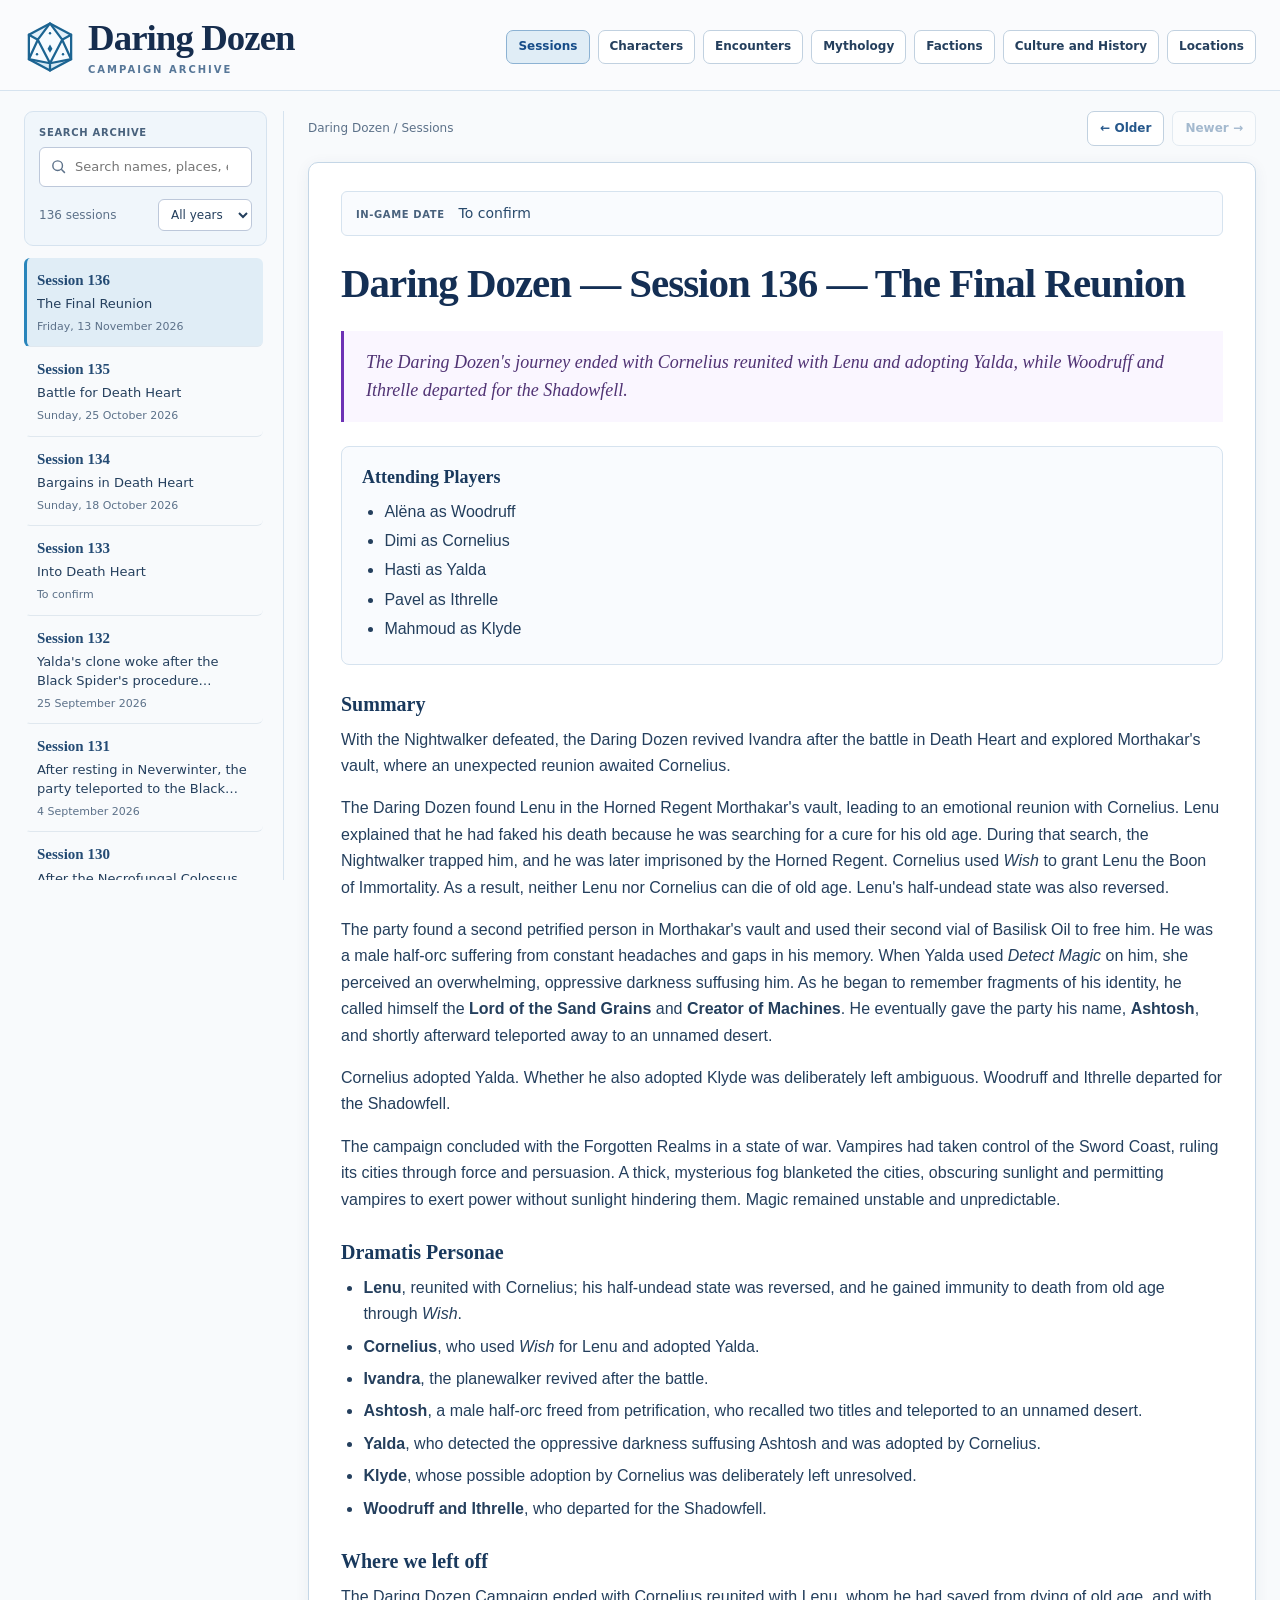
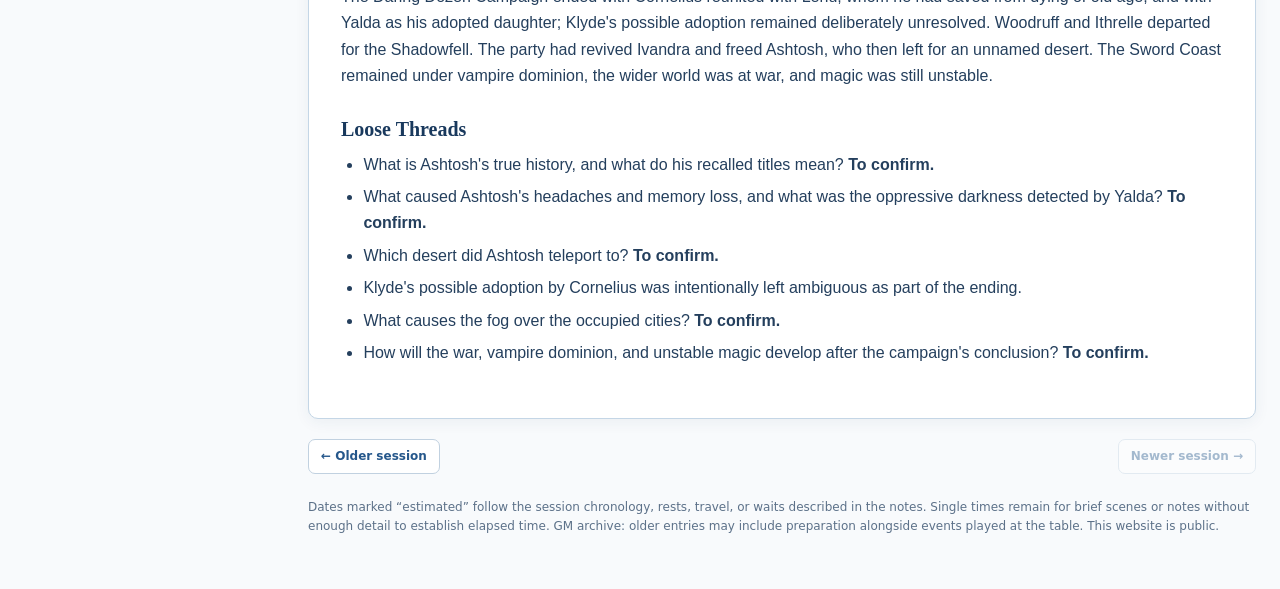
==== commit 78395d36: "Publish Daring site generated by private Doldrum" ====
--- a/index.html
+++ b/index.html
@@ -6,113 +6,99 @@
   <meta name="viewport" content="width=device-width, initial-scale=1">
   <meta name="color-scheme" content="light">
   <meta name="robots" content="noindex,nofollow,noarchive">
-  <link rel="icon" type="image/svg+xml" href="[data-uri]">
+  <link rel="icon" type="image/svg+xml" href="[data-uri]">
   <title>Daring Dozen — Session Archive</title>
   <style>
-    :root { --ink:#252b2b; --muted:#61706e; --paper:#f8f6f0; --panel:#fffdfa; --line:#d8ddd7; --forest:#174b45; --teal:#dcebe6; --gold:#cfaa63; --shadow:0 8px 32px #233a3214; }
-    * { box-sizing:border-box; }
-    html { scroll-behavior:smooth; }
-    body { margin:0; background:var(--paper); color:var(--ink); font:16px/1.55 Georgia, 'Times New Roman', serif; }
-    button,input,select { font:inherit; }
-    button { cursor:pointer; }
-    a { color:#17665c; text-underline-offset:3px; }
-    .app { display:grid; grid-template-columns:minmax(275px,345px) minmax(0,1fr); min-height:100vh; }
-    .sidebar { position:sticky; top:0; height:100vh; overflow:hidden; display:flex; flex-direction:column; background:#eef2ec; border-right:1px solid var(--line); }
-    .brand { padding:25px 22px 17px; background:var(--forest); color:#fff; }
-    .eyebrow { margin:0 0 6px; text-transform:uppercase; letter-spacing:.16em; font:700 11px/1.4 system-ui,sans-serif; color:#c4dfd4; }
-    .brand h1 { margin:0; font-size:29px; line-height:1.1; letter-spacing:-.03em; }
-    .brand p:last-child { margin:9px 0 0; color:#d7e6df; font:13px/1.4 system-ui,sans-serif; }
-    .category-nav { display:grid; grid-template-columns:repeat(2,minmax(0,1fr)); gap:6px; padding:12px 10px; border-bottom:1px solid var(--line); }
-    .category-button { min-height:34px; padding:6px 7px; text-align:center; border:1px solid transparent; border-radius:7px; background:transparent; color:#35534c; font:600 12px/1.25 system-ui,sans-serif; }
-    .category-button:hover { background:#fffaf0; }
-    .category-button.active { background:#fff; border-color:#b4cfc4; color:var(--forest); box-shadow:0 2px 8px #1e55400e; }
-    .controls { padding:18px 17px 13px; border-bottom:1px solid var(--line); }
-    .search-wrap { position:relative; }
-    .search-wrap svg { position:absolute; left:13px; top:13px; width:18px; height:18px; color:var(--muted); }
-    #search { width:100%; padding:11px 12px 11px 40px; border:1px solid #b9c8bf; border-radius:10px; background:#fff; color:var(--ink); outline:none; font:14px system-ui,sans-serif; }
-    #search:focus, #year:focus, button:focus-visible, a:focus-visible { outline:3px solid #c6a663; outline-offset:2px; }
-    .filter-row { display:flex; align-items:center; justify-content:space-between; gap:12px; margin-top:12px; font:13px system-ui,sans-serif; color:var(--muted); }
-    #year { width:120px; padding:7px 9px; border:1px solid #b9c8bf; border-radius:8px; background:#fff; color:var(--ink); font:13px system-ui,sans-serif; }
-    #result-count { font-variant-numeric:tabular-nums; }
-    .session-list { overflow-y:auto; padding:9px 9px 20px; }
-    .session-link { display:block; width:100%; text-align:left; border:1px solid transparent; background:transparent; border-radius:10px; padding:11px 13px; color:var(--ink); margin:2px 0; }
-    .session-link:hover { background:#fffaf0; border-color:#e3dccb; }
-    .session-link.active { background:#fff; border-color:#b4cfc4; box-shadow:0 2px 10px #1e55400e; }
-    .session-number { display:block; color:var(--forest); font:700 14px/1.3 system-ui,sans-serif; }
-    .session-title { display:-webkit-box; margin-top:3px; font:13px/1.35 system-ui,sans-serif; overflow:hidden; -webkit-line-clamp:2; -webkit-box-orient:vertical; }
-    .session-date { display:block; margin-top:4px; color:var(--muted); font:12px/1.3 system-ui,sans-serif; }
-    .empty { margin:20px 10px; color:var(--muted); font:14px/1.5 system-ui,sans-serif; }
-    .main { min-width:0; padding:32px clamp(20px,5vw,76px) 80px; }
-    .topbar { max-width:900px; margin:0 auto 26px; display:flex; justify-content:space-between; align-items:center; gap:14px; }
-    .breadcrumb { color:var(--muted); font:13px system-ui,sans-serif; }
-    .top-actions { display:flex; gap:8px; }
-    .nav-button,.mobile-button { border:1px solid #b6c9c0; background:#fff; color:var(--forest); border-radius:9px; padding:8px 12px; font:700 13px system-ui,sans-serif; }
-    .nav-button:hover,.mobile-button:hover { background:var(--teal); }
-    .nav-button:disabled { opacity:.35; cursor:default; }
-    .mobile-button { display:none; }
-    .sheet { max-width:900px; min-height:65vh; margin:auto; padding:clamp(26px,5vw,62px); background:var(--panel); border:1px solid #e3e1d9; border-radius:4px; box-shadow:var(--shadow); }
-    .sheet-top { padding-bottom:19px; border-bottom:2px solid var(--gold); }
-    .chapter { color:var(--forest); text-transform:uppercase; letter-spacing:.16em; font:700 11px system-ui,sans-serif; }
-    .game-date { margin-top:5px; color:#1c3431; font:700 clamp(22px,3vw,28px)/1.2 Georgia,serif; }
-    .source-link { font:12px system-ui,sans-serif; }
-    .entry { overflow-wrap:anywhere; }
-    .entry h1 { margin:28px 0 15px; color:#1c3431; font-size:clamp(31px,4vw,44px); line-height:1.15; letter-spacing:-.035em; }
-    .entry h2 { margin:32px 0 10px; padding-top:10px; border-top:1px solid var(--line); color:#23483f; font-size:22px; line-height:1.25; }
-    .entry h3 { margin:32px 0 8px; color:#23483f; font:700 19px/1.3 Georgia,serif; }
-    .entry h3 + p, .entry h3 + ul { margin-top:5px; }
-    .entry p { margin:13px 0; }
-    .entry p:nth-of-type(-n+2) { color:#46534e; }
-    .entry ul { padding-left:1.45em; margin:12px 0; }
-    .entry li { margin:6px 0; }
-    .player-headcount { display:grid; grid-template-columns:minmax(0,1fr) minmax(0,.65fr); gap:24px; margin:24px 0 28px; padding:16px 20px; background:#f4f7f2; border:1px solid var(--line); border-radius:8px; }
-    .player-headcount.single { grid-template-columns:minmax(0,1fr); }
-    .entry .player-headcount h3 { margin:0 0 8px; font-size:17px; }
-    .entry .player-headcount ul,.entry .player-headcount p { margin:0; }
-    .entry .player-headcount li { margin:3px 0; }
-    .entry blockquote { margin:20px 0; padding:12px 16px; border-left:3px solid var(--gold); background:#f7f3e9; color:#665a45; font-size:15px; }
-    .entry blockquote.memorable { margin:26px 0 30px; padding:18px 22px; border-left-width:4px; color:#31443e; font:italic 18px/1.5 Georgia,serif; }
-    .entry.lore h1 { margin-bottom:28px; }
-    .entry.lore p { margin:14px 0; }
-    .entry.lore p:nth-of-type(-n+2) { color:var(--ink); }
-    .campaign-update { margin-top:32px; padding:16px 20px 12px; border-left:4px solid var(--gold); background:#f4f7f2; }
-    .campaign-update p { margin:0 0 8px !important; color:var(--forest) !important; }
-    .campaign-update ul { margin:8px 0 0; }
-    .campaign-update li { margin:9px 0; }
-    .campaign-sources { color:var(--muted); font:12px/1.5 system-ui,sans-serif; white-space:nowrap; }
-    .entry code { font:13px ui-monospace,monospace; background:#ecf0ec; padding:2px 4px; border-radius:3px; }
-    .file-link-row { margin:30px 0 0; padding-top:12px; border-top:1px solid var(--line); text-align:right; }
-    .bottom-nav { max-width:900px; margin:22px auto 0; display:flex; justify-content:space-between; gap:12px; }
-    .footer { max-width:900px; margin:24px auto 0; color:var(--muted); font:12px/1.45 system-ui,sans-serif; }
-    @media (max-width:800px) {
-      .app { display:block; }
-      .sidebar { position:fixed; z-index:5; left:0; top:0; bottom:0; width:min(88vw,360px); height:100dvh; transform:translateX(-105%); transition:transform .2s ease; box-shadow:var(--shadow); }
-      .sidebar.open { transform:translateX(0); }
-      .main { padding:18px 15px 50px; }
-      .mobile-button { display:inline-block; }
-      .topbar { margin-bottom:15px; }
-      .breadcrumb { display:none; }
-      .sheet { padding:25px 19px; }
-      .scrim { display:none; position:fixed; inset:0; background:#102a2580; z-index:4; }
-      .scrim.show { display:block; }
-    }
-    @media (max-width:560px) { .player-headcount { grid-template-columns:1fr; gap:14px; } }
-    @media print { .sidebar,.topbar,.bottom-nav,.footer,.source-link,.scrim { display:none !important; } .app { display:block; } .main { padding:0; } .sheet { border:0; box-shadow:none; max-width:none; padding:0; } body { background:#fff; } }
+    :root{--ink:#243f5d;--muted:#5c7189;--line:#d6e3ef;--paper:#fff;--bg:#f8fafc;--accent:#2873b9;--house:#6d32b5;--archive-header-height:110px;--shadow:0 3px 15px #203e6110;color-scheme:light}
+    *{box-sizing:border-box}
+    html{scroll-behavior:auto;scroll-padding-top:calc(var(--archive-header-height) + 16px)}
+    body{margin:0;background:var(--bg);color:var(--ink);font:16px/1.65 'Segoe UI',Arial,sans-serif}
+    button,input,select{font:inherit}button{cursor:pointer}a{color:#25578b;text-underline-offset:3px}
+    button:focus-visible,a:focus-visible,input:focus-visible,select:focus-visible,[tabindex]:focus-visible{outline:3px solid #5392c9;outline-offset:3px}
+    .skip-link{position:fixed;left:12px;top:-100px;z-index:100;background:#fff;padding:10px;border-radius:6px}.skip-link:focus{top:8px}
+    .site-header{position:sticky;top:0;z-index:40;padding:18px 24px 14px;background:#fafbfd;border-bottom:1px solid var(--line)}
+    .header-inner{max-width:1440px;margin:auto;display:flex;align-items:center;flex-wrap:wrap;gap:12px 24px}
+    .brand{display:flex;align-items:center;gap:12px;color:#162d4e;text-decoration:none;flex-shrink:0}
+    .brand img{width:52px;height:52px}.brand h1{margin:0;font:700 clamp(1.7rem,3vw,2.3rem)/1.08 Georgia,serif;letter-spacing:-.025em}
+    .brand-subtitle{margin:5px 0 0;color:#577798;font:600 10px/1.3 system-ui,sans-serif;letter-spacing:.2em;text-transform:uppercase}
+    .category-nav{display:flex;flex-wrap:wrap;align-items:center;gap:8px;margin-left:auto}
+    .category-button{min-height:34px;padding:7px 11px;border:1px solid #c1d1e0;border-radius:7px;background:#fff;color:var(--ink);font:600 12px/1.3 system-ui,sans-serif}
+    .category-button:hover{background:#edf3f8}.category-button.active{background:#e0edf6;border-color:#8cb2d3;color:#174d89}
+    .app{display:grid;grid-template-columns:260px minmax(0,1fr);align-items:start;gap:24px;max-width:1488px;margin:auto;padding:20px 24px 40px}
+    .sidebar{position:sticky;top:calc(var(--archive-header-height) + 20px);height:calc(100dvh - var(--archive-header-height) - 40px);min-height:260px;min-width:0;display:flex;flex-direction:column;padding-right:16px;border-right:1px solid var(--line)}
+    .sidebar-heading{display:none}.controls{padding:14px;border:1px solid var(--line);border-radius:9px;background:#f0f6fb}
+    .search-label{display:block;margin-bottom:7px;color:#49627d;font:700 10px/1.4 system-ui,sans-serif;letter-spacing:.07em;text-transform:uppercase}
+    .search-wrap{position:relative}.search-wrap svg{position:absolute;left:11px;top:11px;width:17px;height:17px;color:var(--muted)}
+    #search{width:100%;min-width:0;height:40px;padding:8px 10px 8px 35px;border:1px solid #bdc8da;border-radius:6px;background:#fff;color:var(--ink);font:13px system-ui,sans-serif}
+    .filter-row{display:flex;align-items:center;justify-content:space-between;gap:8px;margin-top:12px;color:var(--muted);font:12px system-ui,sans-serif}
+    #year{max-width:112px;min-width:0;padding:7px 8px;border:1px solid #bdc8da;border-radius:6px;background:#fff;color:var(--ink);font:12px system-ui,sans-serif}
+    #result-count{font-variant-numeric:tabular-nums}.session-list{min-height:0;overflow-y:auto;overscroll-behavior:contain;scrollbar-width:thin;margin-top:12px;padding:0 4px 10px 0}
+    .session-link{display:block;width:100%;padding:12px 10px;text-align:left;border:0;border-bottom:1px solid #e0e8ef;border-left:3px solid transparent;border-radius:6px;background:transparent;color:var(--ink)}
+    .session-link:hover{background:#edf3f8}.session-link.active{background:#e0edf6;border-left-color:#2985bb}
+    .session-number{display:block;color:#244b74;font:700 15px/1.35 Georgia,serif}
+    .session-title{display:-webkit-box;overflow:hidden;-webkit-line-clamp:2;-webkit-box-orient:vertical;margin-top:5px;font:13px/1.45 system-ui,sans-serif}
+    .session-date{display:block;margin-top:5px;color:var(--muted);font:11px/1.4 system-ui,sans-serif}
+    .empty{margin:18px 8px;color:var(--muted);font:14px/1.5 system-ui,sans-serif}
+    .main{min-width:0}.topbar,.bottom-nav,.footer{max-width:1000px;margin-inline:auto}
+    .topbar{display:flex;align-items:center;justify-content:space-between;flex-wrap:wrap;gap:10px 16px;margin-bottom:16px}
+    .breadcrumb{color:var(--muted);font:12px/1.5 system-ui,sans-serif}.top-actions{display:flex;gap:8px;margin-left:auto}
+    .nav-button,.mobile-button,.drawer-close{padding:8px 12px;border:1px solid #c1d1e0;border-radius:7px;background:#fff;color:#25578b;font:600 12px/1.4 system-ui,sans-serif}
+    .nav-button:hover,.mobile-button:hover,.drawer-close:hover{background:#edf3f8}.nav-button:disabled{opacity:.4;cursor:default}.mobile-button{display:none}
+    .sheet{max-width:1000px;margin:auto;padding:28px 32px 32px;background:var(--paper);border:1px solid #c4d6e6;border-radius:10px;box-shadow:var(--shadow)}
+    .sheet-top{display:flex;align-items:baseline;flex-wrap:wrap;gap:6px 14px;padding:11px 14px;border:1px solid var(--line);border-radius:6px;background:#f9fbfe}
+    .chapter{color:#49627d;font:700 10px/1.4 system-ui,sans-serif;letter-spacing:.06em;text-transform:uppercase}.game-date{color:#294a6c;font:14px/1.5 system-ui,sans-serif}
+    .source-link{font:12px system-ui,sans-serif}.entry{overflow-wrap:anywhere}
+    .entry h1{margin:24px 0 18px;color:#142f54;font:700 clamp(1.8rem,3.2vw,2.7rem)/1.15 Georgia,serif;letter-spacing:-.025em}
+    .entry h2{margin:30px 0 12px;padding-top:16px;border-top:1px solid var(--line);color:#19395d;font:700 25px/1.3 Georgia,serif;letter-spacing:-.02em}
+    .entry h3{margin:26px 0 9px;color:#19395d;font:700 20px/1.35 Georgia,serif}.entry h3+p,.entry h3+ul{margin-top:5px}
+    .entry p{margin:0 0 1em}.entry ul{padding-left:1.4em;margin:12px 0 20px}.entry li{margin:6px 0}
+    .player-headcount{display:grid;grid-template-columns:minmax(0,1fr) minmax(0,.7fr);gap:24px;margin:24px 0;padding:18px 20px;border:1px solid var(--line);border-radius:8px;background:#f9fbfe}
+    .player-headcount.single{grid-template-columns:minmax(0,1fr)}.entry .player-headcount h3{margin:0 0 9px;font-size:18px}
+    .entry .player-headcount ul,.entry .player-headcount p{margin:0}.entry .player-headcount li{margin:3px 0}
+    .entry blockquote{margin:20px 0;padding:14px 18px;border-left:3px solid var(--house);background:#faf6ff;color:#503374;font-size:15px}
+    .entry blockquote.memorable{margin:24px 0;padding:18px 22px;font:italic 18px/1.55 Georgia,serif}
+    .entry.lore h1{margin-bottom:24px}.campaign-update{margin-top:28px;padding:16px 20px;border-left:3px solid #7dabc9;background:#edf5fc}
+    .campaign-update p{margin:0 0 8px!important;color:#244b74!important}.campaign-update ul{margin:8px 0 0}.campaign-update li{margin:8px 0}
+    .campaign-sources{color:var(--muted);font:12px/1.5 system-ui,sans-serif}.entry code{padding:2px 4px;border-radius:3px;background:#edf5fc;font:13px ui-monospace,monospace}
+    .entry table{display:block;max-width:100%;overflow-x:auto;border-collapse:collapse;font-size:14px}.entry th,.entry td{padding:8px 10px;border:1px solid var(--line);text-align:left;vertical-align:top}.entry thead{background:#edf5fc}
+    .file-link-row{margin-top:28px;padding-top:14px;border-top:1px solid var(--line);text-align:right}
+    .bottom-nav{display:flex;justify-content:space-between;gap:12px;margin-top:20px}.footer{margin-top:24px;color:var(--muted);font:12px/1.6 system-ui,sans-serif}.scrim{display:none}
+    @media(max-width:1120px){.app{grid-template-columns:230px minmax(0,1fr);gap:20px}.sheet{padding:24px}}
+    @media(max-width:800px){
+      .site-header{padding:13px 14px}.header-inner{gap:10px}.brand{gap:10px;margin-right:auto}.brand img{width:36px;height:36px}.brand h1{font-size:24px}.brand-subtitle{font-size:9px;letter-spacing:.15em}
+      .category-nav{flex-basis:100%;margin-left:0;gap:6px}.category-button{min-height:30px;padding:5px 8px;font-size:11px}.mobile-button{display:inline-block}
+      .app{display:block;padding:16px 12px 32px}.sidebar{position:fixed;left:0;top:var(--archive-header-height);z-index:31;width:min(88vw,340px);height:calc(100dvh - var(--archive-header-height));min-height:0;padding:16px;border:0;border-right:1px solid var(--line);background:var(--bg);box-shadow:0 12px 32px #19395830;visibility:hidden;transform:translateX(-105%);transition:transform .18s ease}
+      .sidebar.open{visibility:visible;transform:translateX(0)}.sidebar-heading{display:flex;align-items:center;justify-content:space-between;gap:12px;margin-bottom:14px;font:700 19px/1.3 Georgia,serif}.drawer-close{width:36px;height:36px;padding:0;font-size:24px}
+      .topbar{margin-bottom:12px}.breadcrumb{font-size:11px}.nav-button{padding:7px 9px;font-size:11px}.sheet{padding:20px 18px}.entry h1{font-size:29px}.entry h2{font-size:23px}.sheet-top{padding:10px 12px}
+      .scrim{position:fixed;inset:var(--archive-header-height) 0 0;z-index:30;background:#142d4966}.scrim.show{display:block}
+    }
+    @media(max-width:560px){.player-headcount{grid-template-columns:1fr;gap:16px;padding:16px}.bottom-nav .nav-button{max-width:50%;white-space:normal}.entry blockquote.memorable{padding:16px 18px}.campaign-sources{white-space:normal}}
+    @media(prefers-reduced-motion:reduce){.sidebar{transition:none}}
+    @media print{.site-header,.sidebar,.topbar,.bottom-nav,.footer,.source-link,.scrim,.skip-link{display:none!important}.app{display:block;max-width:none;padding:0}.sheet{max-width:none;padding:0;border:0;box-shadow:none}body{background:#fff;color:#111;font-size:11pt}.sheet-top{background:#fff}.entry h1{font-size:25pt}.entry h2{font-size:18pt}.entry h3{font-size:14pt}.player-headcount,.entry blockquote{break-inside:avoid}a{color:inherit}}
   </style>
 </head>
 <body>
+  <a class="skip-link" href="#main">Skip to archive entry</a>
+  <header class="site-header">
+    <div class="header-inner">
+      <a class="brand" href="./" aria-label="Daring Dozen home"><img src="[data-uri]" width="52" height="52" alt=""><div><h1>Daring Dozen</h1><p class="brand-subtitle">Campaign archive</p></div></a>
+      <button class="mobile-button" id="menu-button" aria-expanded="false" aria-controls="sidebar">Browse</button>
+      <nav class="category-nav" id="category-nav" aria-label="Browse archive"></nav>
+    </div>
+  </header>
   <div class="scrim" id="scrim"></div>
   <div class="app">
-    <aside class="sidebar" id="sidebar" aria-label="Session navigation">
-      <div class="brand"><p class="eyebrow">Campaign archive</p><h1>Daring Dozen</h1><p>136 sessions · 167 reference entries</p></div>
-      <nav class="category-nav" id="category-nav" aria-label="Browse archive"></nav>
+    <aside class="sidebar" id="sidebar" aria-label="Archive navigation">
+      <div class="sidebar-heading"><span>Browse archive</span><button class="drawer-close" id="sidebar-close" aria-label="Close archive browser">×</button></div>
       <div class="controls">
+        <label class="search-label" for="search">Search archive</label>
         <div class="search-wrap"><svg viewBox="0 0 24 24" fill="none" stroke="currentColor" stroke-width="2" aria-hidden="true"><circle cx="10.8" cy="10.8" r="6.8"/><path d="m16 16 5 5"/></svg><input id="search" type="search" placeholder="Search names, places, events…" aria-label="Search sessions"></div>
         <div class="filter-row"><span id="result-count">136 sessions</span><select id="year" aria-label="Filter by year"><option value="all">All years</option></select></div>
       </div>
       <div class="session-list" id="session-list"></div>
     </aside>
-    <main class="main">
-      <div class="topbar"><button class="mobile-button" id="menu-button" aria-expanded="false">☰ Browse</button><span class="breadcrumb" id="breadcrumb">Daring Dozen / Sessions</span><div class="top-actions"><button class="nav-button" id="older-top">← Older</button><button class="nav-button" id="newer-top">Newer →</button></div></div>
+    <main class="main" id="main" tabindex="-1">
+      <div class="topbar"><span class="breadcrumb" id="breadcrumb">Daring Dozen / Sessions</span><div class="top-actions"><button class="nav-button" id="older-top">← Older</button><button class="nav-button" id="newer-top">Newer →</button></div></div>
       <article class="sheet"><div class="sheet-top"><span class="chapter" id="sheet-label">In-game date</span><div class="game-date" id="game-date">Not recorded</div></div><div class="entry" id="entry"></div></article>
       <div class="bottom-nav"><button class="nav-button" id="older-bottom">← Older session</button><button class="nav-button" id="newer-bottom">Newer session →</button></div>
       <p class="footer">Dates marked “estimated” follow the session chronology, rests, travel, or waits described in the notes. Single times remain for brief scenes or notes without enough detail to establish elapsed time. GM archive: older entries may include preparation alongside events played at the table. This website is public.</p>
@@ -145,7 +131,20 @@
       const option = document.createElement('option'); option.value = value; option.textContent = value; year.append(option);
     }
     const normalized = value => String(value).normalize('NFD').replace(/[\u0300-\u036f]/g, '').toLowerCase();
-    function closeMenu() { sidebar.classList.remove('open'); scrim.classList.remove('show'); document.getElementById('menu-button').setAttribute('aria-expanded','false'); }
+    const menuButton = document.getElementById('menu-button');
+    function setHeaderHeight() { document.documentElement.style.setProperty('--archive-header-height', Math.ceil(document.querySelector('.site-header').getBoundingClientRect().height) + 'px'); }
+    setHeaderHeight();
+    if ('ResizeObserver' in window) new ResizeObserver(setHeaderHeight).observe(document.querySelector('.site-header'));
+    window.addEventListener('resize', () => { setHeaderHeight(); if (innerWidth > 800) closeMenu(); });
+    function openMenu() {
+      sidebar.classList.add('open'); scrim.classList.add('show'); menuButton.setAttribute('aria-expanded','true');
+      requestAnimationFrame(() => { if (sidebar.classList.contains('open')) search.focus({preventScroll:true}); });
+    }
+    function closeMenu(restoreFocus = false) {
+      const wasOpen = sidebar.classList.contains('open');
+      sidebar.classList.remove('open'); scrim.classList.remove('show'); menuButton.setAttribute('aria-expanded','false');
+      if (restoreFocus && wasOpen) menuButton.focus({preventScroll:true});
+    }
     function filtered() {
       const query = normalized(search.value.trim());
       return records[section].filter(item => (section !== 'Sessions' || year.value === 'all' || item.year === year.value) && (!query || normalized(`${item.title} ${item.date || ''} ${item.text}`).includes(query)));
@@ -184,15 +183,21 @@
       for (const id of ['older-top','older-bottom']) { const button = document.getElementById(id); button.disabled = !previous; button.textContent = isSession ? (id.endsWith('top') ? '← Older' : '← Older session') : '← Previous'; }
       for (const id of ['newer-top','newer-bottom']) { const button = document.getElementById(id); button.disabled = !next; button.textContent = isSession ? (id.endsWith('top') ? 'Newer →' : 'Newer session →') : 'Next →'; }
       if (updateHash) history.replaceState(null, '', isSession ? `#${item.number}` : `#${section.toLowerCase().replace(/[^a-z0-9]+/g, '-')}/${item.id}`);
-      renderList(); closeMenu(); window.scrollTo({top:0,behavior:'instant'});
-      const active = list.querySelector('.active'); if (active) active.scrollIntoView({block:'nearest'});
+      renderList(); closeMenu(); window.scrollTo({top:0,behavior:'auto'});
+      if (updateHash) { const heading = entry.querySelector('h1'); if (heading) { heading.tabIndex = -1; heading.focus({preventScroll:true}); } }
+      const active = list.querySelector('.active');
+      if (active) { const item = active.getBoundingClientRect(), bounds = list.getBoundingClientRect(); if (item.top < bounds.top || item.bottom > bounds.bottom) list.scrollTop += item.top - bounds.top - 12; }
     }
     function move(delta) { if (!current) return; const item = section === 'Sessions' ? byNumber.get(current.number + delta) : records[section][records[section].indexOf(current) + delta]; if (item) showRecord(item); }
     for (const id of ['older-top','older-bottom']) document.getElementById(id).addEventListener('click', () => move(-1));
     for (const id of ['newer-top','newer-bottom']) document.getElementById(id).addEventListener('click', () => move(1));
     search.addEventListener('input', renderList); year.addEventListener('change', renderList);
-    document.getElementById('menu-button').addEventListener('click', () => { const open = sidebar.classList.toggle('open'); scrim.classList.toggle('show', open); document.getElementById('menu-button').setAttribute('aria-expanded', String(open)); if (open) search.focus(); });
-    scrim.addEventListener('click', closeMenu);
+    menuButton.addEventListener('click', () => { if (sidebar.classList.contains('open')) closeMenu(true); else openMenu(); });
+    document.querySelector('.skip-link').addEventListener('click', event => {
+      event.preventDefault(); document.getElementById('main').focus({preventScroll:true}); window.scrollTo({top:0,behavior:'auto'});
+    });
+    scrim.addEventListener('click', () => closeMenu(true));
+    document.getElementById('sidebar-close').addEventListener('click', () => closeMenu(true));
     function openHash() {
       const hash = location.hash.slice(1);
       const match = hash.match(/^([^/]+)\/([^/]+)$/);
@@ -200,7 +205,7 @@
       const number = Number(hash); showRecord(byNumber.get(number) || sessions[0], false);
     }
     window.addEventListener('hashchange', openHash);
-    document.addEventListener('keydown', event => { if (event.key === 'Escape') closeMenu(); if (event.key === '/' && !['INPUT','TEXTAREA','SELECT'].includes(document.activeElement.tagName)) { event.preventDefault(); if (innerWidth < 801) { sidebar.classList.add('open'); scrim.classList.add('show'); document.getElementById('menu-button').setAttribute('aria-expanded','true'); } search.focus(); } });
+    document.addEventListener('keydown', event => { if (event.key === 'Escape') closeMenu(true); if (event.key === '/' && !['INPUT','TEXTAREA','SELECT'].includes(document.activeElement.tagName)) { event.preventDefault(); if (innerWidth < 801) openMenu(); else search.focus(); } });
     openHash();
   </script>
 </body>
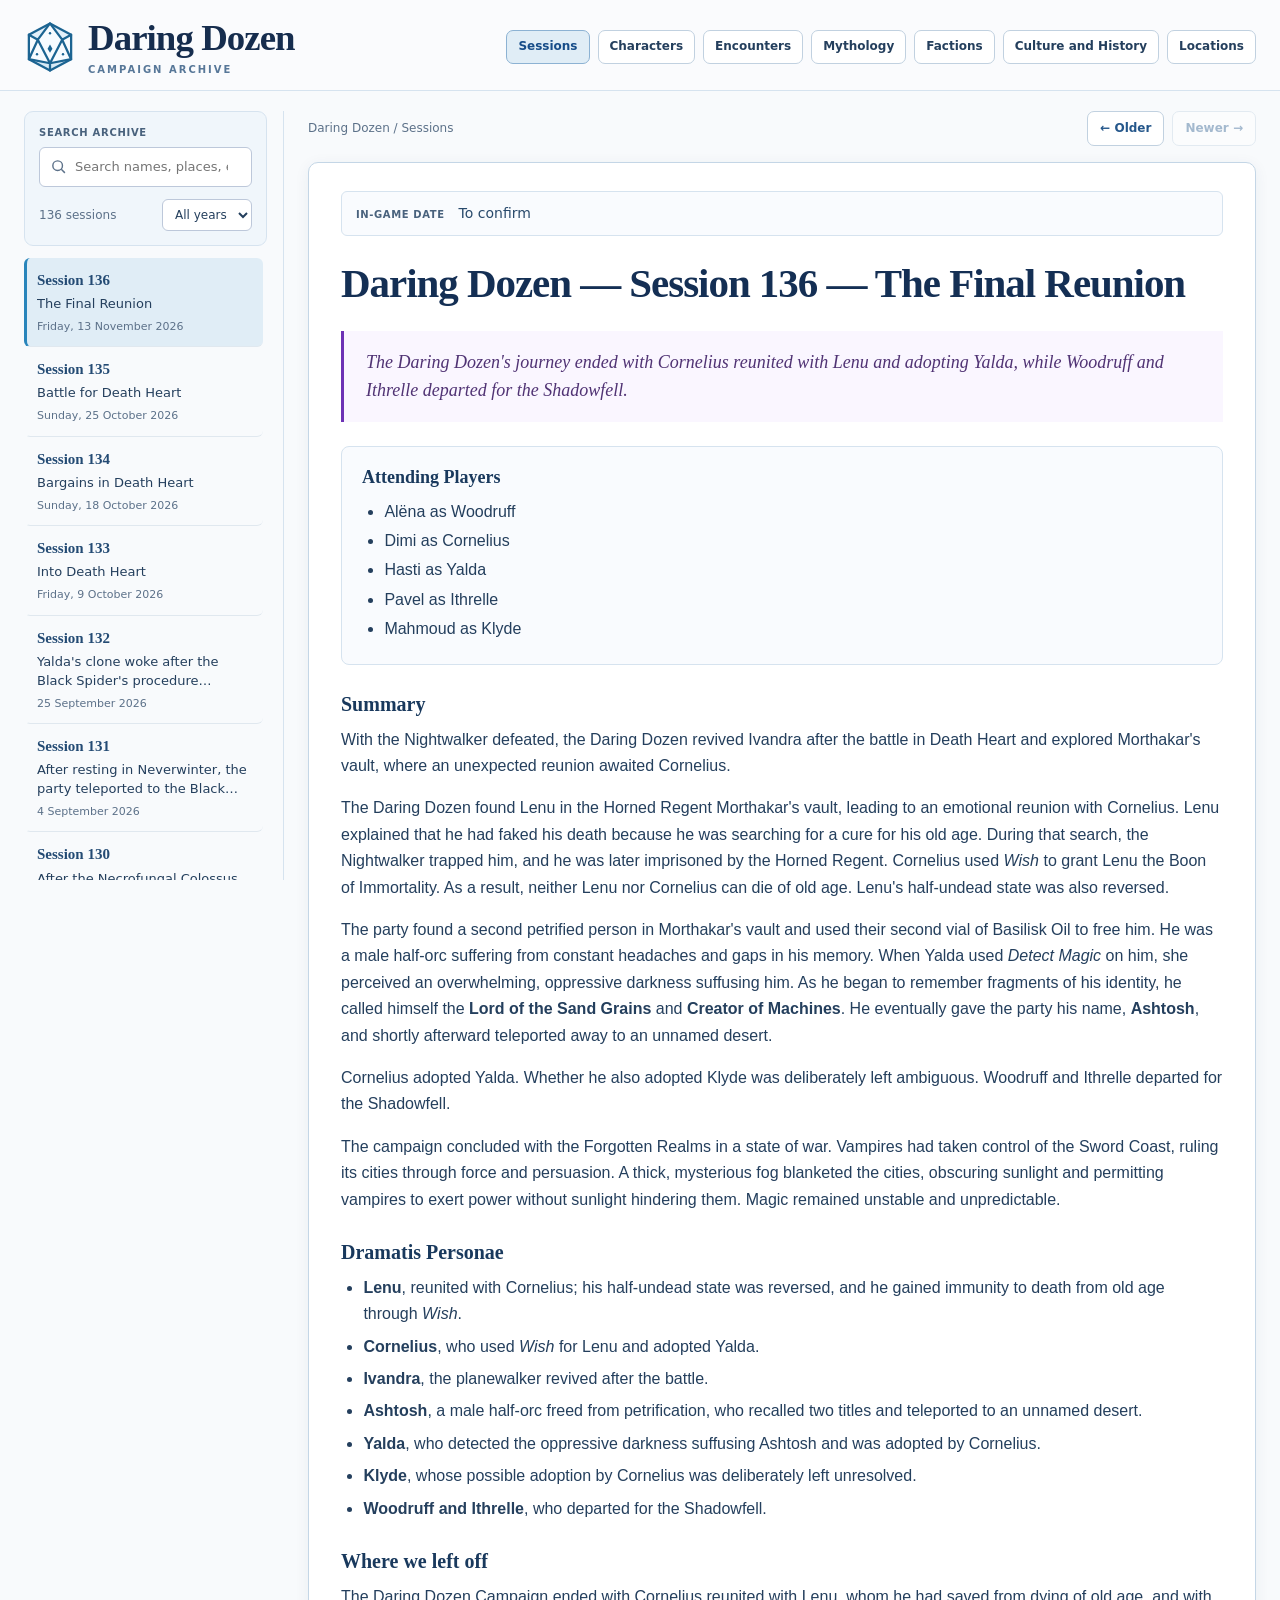
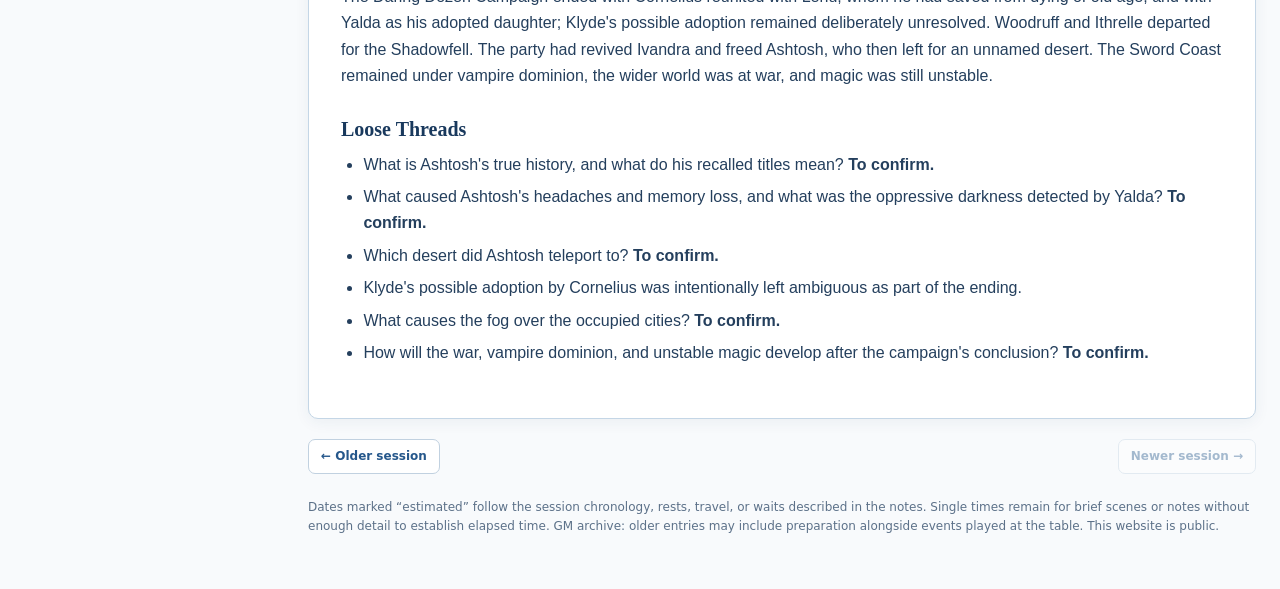
==== commit 5ca44aea: "Publish Daring site generated by private Doldrum" ====
--- a/index.html
+++ b/index.html
@@ -104,7 +104,7 @@
       <p class="footer">Dates marked “estimated” follow the session chronology, rests, travel, or waits described in the notes. Single times remain for brief scenes or notes without enough detail to establish elapsed time. GM archive: older entries may include preparation alongside events played at the table. This website is public.</p>
     </main>
   </div>
-  <script id="session-data" type="application/json">{"sessions":[{"number":136,"title":"Daring Dozen — Session 136 — The Final Reunion","date":"Friday, 13 November 2026","dateLabel":"Date played","gameDate":"To confirm","year":"2026","html":"\u003ch1\u003eDaring Dozen — Session 136 — The Final Reunion\u003c/h1\u003e\n\u003cblockquote class=\"memorable\"\u003eThe Daring Dozen\u0026#x27;s journey ended with Cornelius reunited with Lenu and adopting Yalda, while Woodruff and Ithrelle departed for the Shadowfell.\u003c/blockquote\u003e\n\u003cdiv class=\"player-headcount single\"\u003e\u003csection\u003e\u003ch3\u003eAttending Players\u003c/h3\u003e\n\u003cul\u003e\u003cli\u003eAlëna as Woodruff\u003c/li\u003e\u003cli\u003eDimi as Cornelius\u003c/li\u003e\u003cli\u003eHasti as Yalda\u003c/li\u003e\u003cli\u003ePavel as Ithrelle\u003c/li\u003e\u003cli\u003eMahmoud as Klyde\u003c/li\u003e\u003c/ul\u003e\u003c/section\u003e\u003c/div\u003e\n\u003ch3\u003eSummary\u003c/h3\u003e\n\u003cp\u003eWith the Nightwalker defeated, the Daring Dozen revived Ivandra after the battle in Death Heart and explored Morthakar\u0026#x27;s vault, where an unexpected reunion awaited Cornelius.\u003c/p\u003e\n\u003cp\u003eThe Daring Dozen found Lenu in the Horned Regent Morthakar\u0026#x27;s vault, leading to an emotional reunion with Cornelius. Lenu explained that he had faked his death because he was searching for a cure for his old age. During that search, the Nightwalker trapped him, and he was later imprisoned by the Horned Regent. Cornelius used \u003cem\u003eWish\u003c/em\u003e to grant Lenu the Boon of Immortality. As a result, neither Lenu nor Cornelius can die of old age. Lenu\u0026#x27;s half-undead state was also reversed.\u003c/p\u003e\n\u003cp\u003eThe party found a second petrified person in Morthakar\u0026#x27;s vault and used their second vial of Basilisk Oil to free him. He was a male half-orc suffering from constant headaches and gaps in his memory. When Yalda used \u003cem\u003eDetect Magic\u003c/em\u003e on him, she perceived an overwhelming, oppressive darkness suffusing him. As he began to remember fragments of his identity, he called himself the \u003cstrong\u003eLord of the Sand Grains\u003c/strong\u003e and \u003cstrong\u003eCreator of Machines\u003c/strong\u003e. He eventually gave the party his name, \u003cstrong\u003eAshtosh\u003c/strong\u003e, and shortly afterward teleported away to an unnamed desert.\u003c/p\u003e\n\u003cp\u003eCornelius adopted Yalda. Whether he also adopted Klyde was deliberately left ambiguous. Woodruff and Ithrelle departed for the Shadowfell.\u003c/p\u003e\n\u003cp\u003eThe campaign concluded with the Forgotten Realms in a state of war. Vampires had taken control of the Sword Coast, ruling its cities through force and persuasion. A thick, mysterious fog blanketed the cities, obscuring sunlight and permitting vampires to exert power without sunlight hindering them. Magic remained unstable and unpredictable.\u003c/p\u003e\n\u003ch3\u003eDramatis Personae\u003c/h3\u003e\n\u003cul\u003e\u003cli\u003e\u003cstrong\u003eLenu\u003c/strong\u003e, reunited with Cornelius; his half-undead state was reversed, and he gained immunity to death from old age through \u003cem\u003eWish\u003c/em\u003e.\u003c/li\u003e\u003cli\u003e\u003cstrong\u003eCornelius\u003c/strong\u003e, who used \u003cem\u003eWish\u003c/em\u003e for Lenu and adopted Yalda.\u003c/li\u003e\u003cli\u003e\u003cstrong\u003eIvandra\u003c/strong\u003e, the planewalker revived after the battle.\u003c/li\u003e\u003cli\u003e\u003cstrong\u003eAshtosh\u003c/strong\u003e, a male half-orc freed from petrification, who recalled two titles and teleported to an unnamed desert.\u003c/li\u003e\u003cli\u003e\u003cstrong\u003eYalda\u003c/strong\u003e, who detected the oppressive darkness suffusing Ashtosh and was adopted by Cornelius.\u003c/li\u003e\u003cli\u003e\u003cstrong\u003eKlyde\u003c/strong\u003e, whose possible adoption by Cornelius was deliberately left unresolved.\u003c/li\u003e\u003cli\u003e\u003cstrong\u003eWoodruff and Ithrelle\u003c/strong\u003e, who departed for the Shadowfell.\u003c/li\u003e\u003c/ul\u003e\n\u003ch3\u003eWhere we left off\u003c/h3\u003e\n\u003cp\u003eThe Daring Dozen Campaign ended with Cornelius reunited with Lenu, whom he had saved from dying of old age, and with Yalda as his adopted daughter; Klyde\u0026#x27;s possible adoption remained deliberately unresolved. Woodruff and Ithrelle departed for the Shadowfell. The party had revived Ivandra and freed Ashtosh, who then left for an unnamed desert. The Sword Coast remained under vampire dominion, the wider world was at war, and magic was still unstable.\u003c/p\u003e\n\u003ch3\u003eLoose Threads\u003c/h3\u003e\n\u003cul\u003e\u003cli\u003eWhat is Ashtosh\u0026#x27;s true history, and what do his recalled titles mean? \u003cstrong\u003eTo confirm.\u003c/strong\u003e\u003c/li\u003e\u003cli\u003eWhat caused Ashtosh\u0026#x27;s headaches and memory loss, and what was the oppressive darkness detected by Yalda? \u003cstrong\u003eTo confirm.\u003c/strong\u003e\u003c/li\u003e\u003cli\u003eWhich desert did Ashtosh teleport to? \u003cstrong\u003eTo confirm.\u003c/strong\u003e\u003c/li\u003e\u003cli\u003eKlyde\u0026#x27;s possible adoption by Cornelius was intentionally left ambiguous as part of the ending.\u003c/li\u003e\u003cli\u003eWhat causes the fog over the occupied cities? \u003cstrong\u003eTo confirm.\u003c/strong\u003e\u003c/li\u003e\u003cli\u003eHow will the war, vampire dominion, and unstable magic develop after the campaign\u0026#x27;s conclusion? \u003cstrong\u003eTo confirm.\u003c/strong\u003e\u003c/li\u003e\u003c/ul\u003e","text":" Daring Dozen — Session 136 — The Final Reunion\n\n The Daring Dozen's journey ended with Cornelius reunited with Lenu and adopting Yalda, while Woodruff and Ithrelle departed for the Shadowfell.\n\n Attending Players\n\n- Alëna as Woodruff\n- Dimi as Cornelius\n- Hasti as Yalda\n- Pavel as Ithrelle\n- Mahmoud as Klyde\n\n Summary\n\nWith the Nightwalker defeated, the Daring Dozen revived Ivandra after the battle in Death Heart and explored Morthakar's vault, where an unexpected reunion awaited Cornelius.\n\nThe Daring Dozen found Lenu in the Horned Regent Morthakar's vault, leading to an emotional reunion with Cornelius. Lenu explained that he had faked his death because he was searching for a cure for his old age. During that search, the Nightwalker trapped him, and he was later imprisoned by the Horned Regent. Cornelius used Wish to grant Lenu the Boon of Immortality. As a result, neither Lenu nor Cornelius can die of old age. Lenu's half-undead state was also reversed.\n\nThe party found a second petrified person in Morthakar's vault and used their second vial of Basilisk Oil to free him. He was a male half-orc suffering from constant headaches and gaps in his memory. When Yalda used Detect Magic on him, she perceived an overwhelming, oppressive darkness suffusing him. As he began to remember fragments of his identity, he called himself the Lord of the Sand Grains and Creator of Machines. He eventually gave the party his name, Ashtosh, and shortly afterward teleported away to an unnamed desert.\n\nCornelius adopted Yalda. Whether he also adopted Klyde was deliberately left ambiguous. Woodruff and Ithrelle departed for the Shadowfell.\n\nThe campaign concluded with the Forgotten Realms in a state of war. Vampires had taken control of the Sword Coast, ruling its cities through force and persuasion. A thick, mysterious fog blanketed the cities, obscuring sunlight and permitting vampires to exert power without sunlight hindering them. Magic remained unstable and unpredictable.\n\n Dramatis Personae\n\n- Lenu, reunited with Cornelius; his half-undead state was reversed, and he gained immunity to death from old age through Wish.\n- Cornelius, who used Wish for Lenu and adopted Yalda.\n- Ivandra, the planewalker revived after the battle.\n- Ashtosh, a male half-orc freed from petrification, who recalled two titles and teleported to an unnamed desert.\n- Yalda, who detected the oppressive darkness suffusing Ashtosh and was adopted by Cornelius.\n- Klyde, whose possible adoption by Cornelius was deliberately left unresolved.\n- Woodruff and Ithrelle, who departed for the Shadowfell.\n\n Where we left off\n\nThe Daring Dozen Campaign ended with Cornelius reunited with Lenu, whom he had saved from dying of old age, and with Yalda as his adopted daughter; Klyde's possible adoption remained deliberately unresolved. Woodruff and Ithrelle departed for the Shadowfell. The party had revived Ivandra and freed Ashtosh, who then left for an unnamed desert. The Sword Coast remained under vampire dominion, the wider world was at war, and magic was still unstable.\n\n Loose Threads\n\n- What is Ashtosh's true history, and what do his recalled titles mean? To confirm.\n- What caused Ashtosh's headaches and memory loss, and what was the oppressive darkness detected by Yalda? To confirm.\n- Which desert did Ashtosh teleport to? To confirm.\n- Klyde's possible adoption by Cornelius was intentionally left ambiguous as part of the ending.\n- What causes the fog over the occupied cities? To confirm.\n- How will the war, vampire dominion, and unstable magic develop after the campaign's conclusion? To confirm.","teaser":"With the Nightwalker defeated, the Daring Dozen revived Ivandra after the battle in Death Heart and explored M"},{"number":135,"title":"Daring Dozen — Session 135 — Battle for Death Heart","date":"Sunday, 25 October 2026","dateLabel":"Date played","gameDate":"To confirm","year":"2026","html":"\u003ch1\u003eDaring Dozen — Session 135 — Battle for Death Heart\u003c/h1\u003e\n\u003cblockquote class=\"memorable\"\u003eThe aberration was trapped, but the Horned Regent was imprisoned in stasis alongside it.\u003c/blockquote\u003e\n\u003cdiv class=\"player-headcount single\"\u003e\u003csection\u003e\u003ch3\u003eAttending Players\u003c/h3\u003e\n\u003cul\u003e\u003cli\u003eAlëna as Woodruff\u003c/li\u003e\u003cli\u003eDimi as Cornelius\u003c/li\u003e\u003cli\u003eHasti as Yalda\u003c/li\u003e\u003cli\u003ePavel as Ithrelle\u003c/li\u003e\u003cli\u003eMahmoud as Klyde\u003c/li\u003e\u003c/ul\u003e\u003c/section\u003e\u003c/div\u003e\n\u003ch3\u003eSummary\u003c/h3\u003e\n\u003cp\u003eThe Daring Dozen battled the Nightwalker in Death Heart\u0026#x27;s control chamber, trying to wrest control of the city\u0026#x27;s machinery from it. Ivandra fought alongside them but was killed during the battle. After a fierce confrontation, the Nightwalker transformed into the Unmoored Anchor, revealing its aberrant nature. The party summoned the Horned Regent, Morthakar, through a \u003cem\u003eGate\u003c/em\u003e spell and continued the fight. Ithrelle and her simulacrum inflicted tremendous melee damage while using \u003cem\u003eShapechange\u003c/em\u003e, primarily in marilith form. Cornelius and his simulacrum also dealt powerful blows, while Woodruff struck with \u003cem\u003eSunbeam\u003c/em\u003e and her Archer Form, Yalda used destructive magic, and Klyde used \u003cem\u003eEldritch Blast\u003c/em\u003e and Repelling Blast to push the aberration toward the chamber\u0026#x27;s center. Ultimately, the party defeated and successfully trapped the aberration. The Horned Regent was also trapped in the containment, leaving him imprisoned in stasis alongside it.\u003c/p\u003e\n\u003ch3\u003eDramatis Personae\u003c/h3\u003e\n\u003cul\u003e\u003cli\u003eThe Nightwalker, the enemy controlling the city\u0026#x27;s machinery, which transformed into the Unmoored Anchor during combat.\u003c/li\u003e\u003cli\u003eThe Unmoored Anchor, the aberration the party ultimately trapped.\u003c/li\u003e\u003cli\u003eIvandra, the planewalker who fought beside the party and died in combat.\u003c/li\u003e\u003cli\u003eMorthakar, the Horned Regent, summoned through \u003cem\u003eGate\u003c/em\u003e and trapped in stasis alongside the aberration.\u003c/li\u003e\u003c/ul\u003e\n\u003ch3\u003eWhere we left off\u003c/h3\u003e\n\u003cp\u003eThe aberration had been defeated and contained, with the Horned Regent also held in stasis. Ivandra had died during the battle.\u003c/p\u003e\n\u003ch3\u003eLoose Threads\u003c/h3\u003e\n\u003cul\u003e\u003cli\u003eThe consequences of trapping the Horned Regent alongside the aberration: \u003cstrong\u003eTo confirm\u003c/strong\u003e.\u003c/li\u003e\u003cli\u003eThe fate of Death Heart\u0026#x27;s machinery and its control after the battle: \u003cstrong\u003eTo confirm\u003c/strong\u003e.\u003c/li\u003e\u003cli\u003eThe implications of Ivandra\u0026#x27;s death: \u003cstrong\u003eTo confirm\u003c/strong\u003e.\u003c/li\u003e\u003c/ul\u003e","text":" Daring Dozen — Session 135 — Battle for Death Heart\n\n The aberration was trapped, but the Horned Regent was imprisoned in stasis alongside it.\n\n Attending Players\n\n- Alëna as Woodruff\n- Dimi as Cornelius\n- Hasti as Yalda\n- Pavel as Ithrelle\n- Mahmoud as Klyde\n\n Summary\n\nThe Daring Dozen battled the Nightwalker in Death Heart's control chamber, trying to wrest control of the city's machinery from it. Ivandra fought alongside them but was killed during the battle. After a fierce confrontation, the Nightwalker transformed into the Unmoored Anchor, revealing its aberrant nature. The party summoned the Horned Regent, Morthakar, through a Gate spell and continued the fight. Ithrelle and her simulacrum inflicted tremendous melee damage while using Shapechange, primarily in marilith form. Cornelius and his simulacrum also dealt powerful blows, while Woodruff struck with Sunbeam and her Archer Form, Yalda used destructive magic, and Klyde used Eldritch Blast and Repelling Blast to push the aberration toward the chamber's center. Ultimately, the party defeated and successfully trapped the aberration. The Horned Regent was also trapped in the containment, leaving him imprisoned in stasis alongside it.\n\n Dramatis Personae\n\n- The Nightwalker, the enemy controlling the city's machinery, which transformed into the Unmoored Anchor during combat.\n- The Unmoored Anchor, the aberration the party ultimately trapped.\n- Ivandra, the planewalker who fought beside the party and died in combat.\n- Morthakar, the Horned Regent, summoned through Gate and trapped in stasis alongside the aberration.\n\n Where we left off\n\nThe aberration had been defeated and contained, with the Horned Regent also held in stasis. Ivandra had died during the battle.\n\n Loose Threads\n\n- The consequences of trapping the Horned Regent alongside the aberration: To confirm.\n- The fate of Death Heart's machinery and its control after the battle: To confirm.\n- The implications of Ivandra's death: To confirm.","teaser":"The Daring Dozen battled the Nightwalker in Death Heart's control chamber, trying to wrest control of the city"},{"number":134,"title":"Daring Dozen — Session 134 — Bargains in Death Heart","date":"Sunday, 18 October 2026","dateLabel":"Date played","gameDate":"To confirm","year":"2026","html":"\u003ch1\u003eDaring Dozen — Session 134 — Bargains in Death Heart\u003c/h1\u003e\n\u003cdiv class=\"player-headcount\"\u003e\u003csection\u003e\u003ch3\u003eAttending Players\u003c/h3\u003e\n\u003cul\u003e\u003cli\u003eAlëna as Woodruff\u003c/li\u003e\u003cli\u003eDimi as Cornelius\u003c/li\u003e\u003cli\u003eHasti as Yalda\u003c/li\u003e\u003cli\u003ePavel as Ithrelle\u003c/li\u003e\u003c/ul\u003e\u003c/section\u003e\u003csection\u003e\u003ch3\u003eAbsent Players\u003c/h3\u003e\n\u003cul\u003e\u003cli\u003eMahmoud as Klyde\u003c/li\u003e\u003c/ul\u003e\u003c/section\u003e\u003c/div\u003e\n\u003ch3\u003eSummary\u003c/h3\u003e\n\u003cp\u003eYalda negotiated with the Listener. She agreed to trap the aberration for him, with forfeiture of her soul after death specified as a punishment, and in exchange the Listener agreed to kill the Pale Child for the party. Yalda signed the contract using another person\u0026#x27;s name and believed she had tricked the Listener. Whether that signature changes the contract\u0026#x27;s power or validity is \u003cstrong\u003eTo confirm\u003c/strong\u003e; the Listener\u0026#x27;s promised killing has not yet happened.\u003c/p\u003e\n\u003cp\u003eYalda then reunited with the party in front of the Horned Regent\u0026#x27;s palace. After negotiating with a guard, they entered and noticed approximately half a dozen strikingly lifelike statues that resembled the party and appeared to be petrified people.\u003c/p\u003e\n\u003cp\u003eThe party was introduced to the Horned Regent, Morthakar. They negotiated an agreement to deal with the Nightwalker, which had taken control of the city\u0026#x27;s machinery. In return, they asked only for equipment. They took supplies including three vials of Basilisk Oil, potions, and numerous magical weapons of up to +2. The regent also gave them permission to free Ivandra, a planewalker who had been petrified, so she could aid them in the fight. Whether she was restored during the session is \u003cstrong\u003eTo confirm\u003c/strong\u003e.\u003c/p\u003e\n\u003cp\u003eThe party managed to short-circuit the control room from outside and gain entry. Inside they found the Nightwalker manipulating the sphere\u0026#x27;s engine; it initially appeared not to notice them. They positioned themselves before the Nightwalker became aware of them. Initiative was rolled, and the session ended \u003cstrong\u003ebefore combat began\u003c/strong\u003e.\u003c/p\u003e\n\u003ch3\u003eDramatis Personae\u003c/h3\u003e\n\u003cul\u003e\u003cli\u003eYalda, who negotiated and signed the Listener\u0026#x27;s contract.\u003c/li\u003e\u003cli\u003eThe Listener, a lich who promised to kill the Pale Child in exchange for trapping the aberration.\u003c/li\u003e\u003cli\u003eThe Pale Child, the subject of the Listener\u0026#x27;s promised killing; not encountered in this session.\u003c/li\u003e\u003cli\u003eMorthakar, the Horned Regent of Death Heart.\u003c/li\u003e\u003cli\u003eIvandra, a petrified planewalker whom the regent allowed the party to restore.\u003c/li\u003e\u003cli\u003eThe Nightwalker, encountered at the sphere\u0026#x27;s engine.\u003c/li\u003e\u003c/ul\u003e\n\u003ch3\u003eWhere we left off\u003c/h3\u003e\n\u003cp\u003eThe party was inside the control room, facing the Nightwalker. The Nightwalker had noticed them and initiative had been rolled, but no combat turn had been played.\u003c/p\u003e\n\u003ch3\u003eLoose Threads\u003c/h3\u003e\n\u003cul\u003e\u003cli\u003eCan the Listener\u0026#x27;s contract bind Yalda despite her use of somebody else\u0026#x27;s name? \u003cstrong\u003eTo confirm.\u003c/strong\u003e\u003c/li\u003e\u003cli\u003eWhat precisely constitutes fulfillment or breach of the contract, and when would the soul-forfeiture penalty apply? \u003cstrong\u003eTo confirm.\u003c/strong\u003e\u003c/li\u003e\u003cli\u003eWill the Listener fulfill his promise concerning the Pale Child?\u003c/li\u003e\u003cli\u003eWas Ivandra actually restored, and what equipment and potions were allocated to whom? \u003cstrong\u003eTo confirm.\u003c/strong\u003e\u003c/li\u003e\u003cli\u003eHow will the confrontation with the Nightwalker and the control of the sphere\u0026#x27;s engine unfold?\u003c/li\u003e\u003c/ul\u003e","text":" Daring Dozen — Session 134 — Bargains in Death Heart\n\n Attending Players\n\n- Alëna as Woodruff\n- Dimi as Cornelius\n- Hasti as Yalda\n- Pavel as Ithrelle\n\n Absent Players\n\n- Mahmoud as Klyde\n\n Summary\n\nYalda negotiated with the Listener. She agreed to trap the aberration for him, with forfeiture of her soul after death specified as a punishment, and in exchange the Listener agreed to kill the Pale Child for the party. Yalda signed the contract using another person's name and believed she had tricked the Listener. Whether that signature changes the contract's power or validity is To confirm; the Listener's promised killing has not yet happened.\n\nYalda then reunited with the party in front of the Horned Regent's palace. After negotiating with a guard, they entered and noticed approximately half a dozen strikingly lifelike statues that resembled the party and appeared to be petrified people.\n\nThe party was introduced to the Horned Regent, Morthakar. They negotiated an agreement to deal with the Nightwalker, which had taken control of the city's machinery. In return, they asked only for equipment. They took supplies including three vials of Basilisk Oil, potions, and numerous magical weapons of up to +2. The regent also gave them permission to free Ivandra, a planewalker who had been petrified, so she could aid them in the fight. Whether she was restored during the session is To confirm.\n\nThe party managed to short-circuit the control room from outside and gain entry. Inside they found the Nightwalker manipulating the sphere's engine; it initially appeared not to notice them. They positioned themselves before the Nightwalker became aware of them. Initiative was rolled, and the session ended before combat began.\n\n Dramatis Personae\n\n- Yalda, who negotiated and signed the Listener's contract.\n- The Listener, a lich who promised to kill the Pale Child in exchange for trapping the aberration.\n- The Pale Child, the subject of the Listener's promised killing; not encountered in this session.\n- Morthakar, the Horned Regent of Death Heart.\n- Ivandra, a petrified planewalker whom the regent allowed the party to restore.\n- The Nightwalker, encountered at the sphere's engine.\n\n Where we left off\n\nThe party was inside the control room, facing the Nightwalker. The Nightwalker had noticed them and initiative had been rolled, but no combat turn had been played.\n\n Loose Threads\n\n- Can the Listener's contract bind Yalda despite her use of somebody else's name? To confirm.\n- What precisely constitutes fulfillment or breach of the contract, and when would the soul-forfeiture penalty apply? To confirm.\n- Will the Listener fulfill his promise concerning the Pale Child?\n- Was Ivandra actually restored, and what equipment and potions were allocated to whom? To confirm.\n- How will the confrontation with the Nightwalker and the control of the sphere's engine unfold?","teaser":"Yalda negotiated with the Listener. She agreed to trap the aberration for him, with forfeiture of her soul aft"},{"number":133,"title":"Daring Dozen — Session 133 — Into Death Heart","date":"To confirm","dateLabel":"Date played","gameDate":"To confirm","year":"Unknown","html":"\u003ch1\u003eDaring Dozen — Session 133 — Into Death Heart\u003c/h1\u003e\n\u003cdiv class=\"player-headcount\"\u003e\u003csection\u003e\u003ch3\u003eAttending Players\u003c/h3\u003e\n\u003cul\u003e\u003cli\u003eAlëna as Woodruff\u003c/li\u003e\u003cli\u003eDimi as Cornelius\u003c/li\u003e\u003cli\u003eMahmoud as Klyde\u003c/li\u003e\u003cli\u003ePavel as Ithrelle\u003c/li\u003e\u003c/ul\u003e\u003c/section\u003e\u003csection\u003e\u003ch3\u003eAbsent Players\u003c/h3\u003e\n\u003cul\u003e\u003cli\u003eHasti as Yalda\u003c/li\u003e\u003c/ul\u003e\u003c/section\u003e\u003c/div\u003e\n\u003ch3\u003eSummary\u003c/h3\u003e\n\u003cp\u003eThe party travelled through the Negative Energy Plane toward an enormous metal sphere, roughly two kilometres across. \u003cem\u003eDeath Ward\u003c/em\u003e helped protect them, but the journey still required repeated saving throws. Before they entered the sphere, a beam scanned Yalda and she vanished. Magical contact established that she was being held in a cell.\u003c/p\u003e\n\u003cp\u003eThe others found a possible entrance and began blasting it, hearing mechanical noises from within. A talking skeleton acting as a border official intervened, and the party was brought inside. They learned that the sphere contained a city: a vessel said to have travelled from another dimension, now inhabited by liches, vampires, and other undead.\u003c/p\u003e\n\u003cp\u003eThe official seemed to be withholding information about the Nightwalker. A party member successfully used \u003cem\u003eModify Memory\u003c/em\u003e to make him believe that his ruler expected the visitors, wanted them treated like royalty, and had instructed him to answer their questions. The party learned that Yalda had been taken by a lich called the Listener.\u003c/p\u003e\n\u003cp\u003eWith a skeletal escort, they set off to meet the city\u0026#x27;s horned ruler, hoping he would order Yalda\u0026#x27;s release. On the way, a vampire feeding on a goblin stopped them. It attacked when they spoke to it. The party fought it off rather than killing it, and the session ended after that confrontation.\u003c/p\u003e\n\u003ch3\u003eDramatis Personae\u003c/h3\u003e\n\u003cul\u003e\u003cli\u003eYalda, separated from the party and held in a cell.\u003c/li\u003e\u003cli\u003eThe skeletal border official, whose cooperation was obtained through \u003cem\u003eModify Memory\u003c/em\u003e.\u003c/li\u003e\u003cli\u003eThe Listener, a lich identified as Yalda\u0026#x27;s captor; not encountered directly in the reported events.\u003c/li\u003e\u003cli\u003eThe skeletal escort.\u003c/li\u003e\u003cli\u003eThe vampire and the goblin it was feeding on.\u003c/li\u003e\u003c/ul\u003e\n\u003ch3\u003eWhere we left off\u003c/h3\u003e\n\u003cp\u003eYalda remained separated from the party. The party was inside the sphere and had driven off, but not killed, the vampire.\u003c/p\u003e\n\u003ch3\u003eLoose Threads\u003c/h3\u003e\n\u003cul\u003e\u003cli\u003eReach the horned ruler and seek an order releasing Yalda. This audience and her rescue have not yet happened.\u003c/li\u003e\u003cli\u003eContinue investigating the Nightwalker; the recording does not establish its precise location within the city.\u003c/li\u003e\u003cli\u003eWhat will the surviving vampire do next?\u003c/li\u003e\u003c/ul\u003e","text":" Daring Dozen — Session 133 — Into Death Heart\n\n Attending Players\n\n- Alëna as Woodruff\n- Dimi as Cornelius\n- Mahmoud as Klyde\n- Pavel as Ithrelle\n\n Absent Players\n\n- Hasti as Yalda\n\n Summary\n\nThe party travelled through the Negative Energy Plane toward an enormous metal sphere, roughly two kilometres across. Death Ward helped protect them, but the journey still required repeated saving throws. Before they entered the sphere, a beam scanned Yalda and she vanished. Magical contact established that she was being held in a cell.\n\nThe others found a possible entrance and began blasting it, hearing mechanical noises from within. A talking skeleton acting as a border official intervened, and the party was brought inside. They learned that the sphere contained a city: a vessel said to have travelled from another dimension, now inhabited by liches, vampires, and other undead.\n\nThe official seemed to be withholding information about the Nightwalker. A party member successfully used Modify Memory to make him believe that his ruler expected the visitors, wanted them treated like royalty, and had instructed him to answer their questions. The party learned that Yalda had been taken by a lich called the Listener.\n\nWith a skeletal escort, they set off to meet the city's horned ruler, hoping he would order Yalda's release. On the way, a vampire feeding on a goblin stopped them. It attacked when they spoke to it. The party fought it off rather than killing it, and the session ended after that confrontation.\n\n Dramatis Personae\n\n- Yalda, separated from the party and held in a cell.\n- The skeletal border official, whose cooperation was obtained through Modify Memory.\n- The Listener, a lich identified as Yalda's captor; not encountered directly in the reported events.\n- The skeletal escort.\n- The vampire and the goblin it was feeding on.\n\n Where we left off\n\nYalda remained separated from the party. The party was inside the sphere and had driven off, but not killed, the vampire.\n\n Loose Threads\n\n- Reach the horned ruler and seek an order releasing Yalda. This audience and her rescue have not yet happened.\n- Continue investigating the Nightwalker; the recording does not establish its precise location within the city.\n- What will the surviving vampire do next?","teaser":"The party travelled through the Negative Energy Plane toward an enormous metal sphere, roughly two kilometres"},{"number":132,"title":"Daring Dozen — Session 132","date":"25 September 2026","dateLabel":"Date played","gameDate":"28 Nightal afternoon to 1 Hammer afternoon (estimated from three nights of rest)","year":"2026","html":"\u003ch1\u003eDaring Dozen — Session 132\u003c/h1\u003e\n\u003cdiv class=\"player-headcount single\"\u003e\u003csection\u003e\u003ch3\u003eAttending Players\u003c/h3\u003e\n\u003cul\u003e\u003cli\u003eAlëna as Woodruff\u003c/li\u003e\u003cli\u003eDimi as Cornelius\u003c/li\u003e\u003cli\u003eHasti as Yalda\u003c/li\u003e\u003cli\u003eMahmoud as Klyde\u003c/li\u003e\u003cli\u003ePavel as Ithrelle\u003c/li\u003e\u003c/ul\u003e\u003c/section\u003e\u003c/div\u003e\n\u003ch3\u003eSummary\u003c/h3\u003e\n\u003cp\u003eYalda\u0026#x27;s clone woke after the Black Spider\u0026#x27;s procedure succeeded: the illithid\u0026#x27;s consciousness had been transferred into the new body. The party gave the Black Spider three days to continue his research with the illithid.\u003c/p\u003e\n\u003cp\u003eDuring those three days, Yalda learned that her patron had been the Nightwalker. She contacted Talos, who helped her renounce that connection. With the Nightwalker\u0026#x27;s hold on her severed, Yalda became a full-fledged level 20 sorcerer. She also investigated the Black Spider and found research materials and notes, but no sign of ill intent.\u003c/p\u003e\n\u003cp\u003eWoodruff sought peace after what she had endured. She tried to reconnect to the network on three nights; the first two attempts failed, and the third succeeded. After several attempts to reach Veylar, she finally heard a brief reply: he forgave her. The exchange brought her some calm. Ithrelle spoke with the Raven Queen, who blessed her and the party for their coming fight against the Nightwalker.\u003c/p\u003e\n\u003cp\u003eIthrelle also revealed an incident from her youth. While fighting powerful undead, she survived a battle that killed several fellow elven warriors from her order and left a large scar across her torso. Looking at the scar, Woodruff sensed a connection to the strange events surrounding them. Yalda, Woodruff, and Ithrelle discussed it in a \u003cem\u003eMagnificent Mansion\u003c/em\u003e, which also gave Woodruff space to seek peace and Yalda space to reckon with the two father figures in her life.\u003c/p\u003e\n\u003cp\u003eThe party prepared for the confrontation. They learned spells and used \u003cem\u003eHeroes\u0026#x27; Feast\u003c/em\u003e, \u003cem\u003eDeath Ward\u003c/em\u003e, air bubbles, \u003cem\u003eSimulacrum\u003c/em\u003e, \u003cem\u003eMind Blank\u003c/em\u003e, and \u003cem\u003eForesight\u003c/em\u003e. They also created clones and placed them in an interdimensional space about 30 meters on each side, where the bodies could develop. As a favor to the Black Spider, they made a clone of him with a ninth-level spell. Cornelius acquired a powerful staff. They created a special tuning fork using the curse Yalda was born with; the notes do not specify its properties.\u003c/p\u003e\n\u003cp\u003eOnce the transport ritual was ready, the party returned to the Black Spider. Although Yalda\u0026#x27;s link to the Nightwalker had been cut, some of that connection appeared to remain in her clone. The Black Spider used it to locate the Nightwalker in his plane. The party then plane-shifted and teleported into a complete void. At their destination, the only visible object was a large steel sphere. The session ended there.\u003c/p\u003e\n\u003ch2\u003eOpen threads\u003c/h2\u003e\n\u003cul\u003e\u003cli\u003eWhat is the steel sphere, and where exactly has the party arrived?\u003c/li\u003e\u003cli\u003eWhat connection did Woodruff sense in Ithrelle\u0026#x27;s scar?\u003c/li\u003e\u003cli\u003eWhat did the Black Spider learn from the illithid during the three days of research?\u003c/li\u003e\u003cli\u003eWhat role will Yalda\u0026#x27;s clone and its remaining link to the Nightwalker play?\u003c/li\u003e\u003c/ul\u003e","text":" Daring Dozen — Session 132\n\n Attending Players\n\n- Alëna as Woodruff\n- Dimi as Cornelius\n- Hasti as Yalda\n- Mahmoud as Klyde\n- Pavel as Ithrelle\n\n Summary\n\nYalda's clone woke after the Black Spider's procedure succeeded: the illithid's consciousness had been transferred into the new body. The party gave the Black Spider three days to continue his research with the illithid.\n\nDuring those three days, Yalda learned that her patron had been the Nightwalker. She contacted Talos, who helped her renounce that connection. With the Nightwalker's hold on her severed, Yalda became a full-fledged level 20 sorcerer. She also investigated the Black Spider and found research materials and notes, but no sign of ill intent.\n\nWoodruff sought peace after what she had endured. She tried to reconnect to the network on three nights; the first two attempts failed, and the third succeeded. After several attempts to reach Veylar, she finally heard a brief reply: he forgave her. The exchange brought her some calm. Ithrelle spoke with the Raven Queen, who blessed her and the party for their coming fight against the Nightwalker.\n\nIthrelle also revealed an incident from her youth. While fighting powerful undead, she survived a battle that killed several fellow elven warriors from her order and left a large scar across her torso. Looking at the scar, Woodruff sensed a connection to the strange events surrounding them. Yalda, Woodruff, and Ithrelle discussed it in a Magnificent Mansion, which also gave Woodruff space to seek peace and Yalda space to reckon with the two father figures in her life.\n\nThe party prepared for the confrontation. They learned spells and used Heroes' Feast, Death Ward, air bubbles, Simulacrum, Mind Blank, and Foresight. They also created clones and placed them in an interdimensional space about 30 meters on each side, where the bodies could develop. As a favor to the Black Spider, they made a clone of him with a ninth-level spell. Cornelius acquired a powerful staff. They created a special tuning fork using the curse Yalda was born with; the notes do not specify its properties.\n\nOnce the transport ritual was ready, the party returned to the Black Spider. Although Yalda's link to the Nightwalker had been cut, some of that connection appeared to remain in her clone. The Black Spider used it to locate the Nightwalker in his plane. The party then plane-shifted and teleported into a complete void. At their destination, the only visible object was a large steel sphere. The session ended there.\n\n Open threads\n\n- What is the steel sphere, and where exactly has the party arrived?\n- What connection did Woodruff sense in Ithrelle's scar?\n- What did the Black Spider learn from the illithid during the three days of research?\n- What role will Yalda's clone and its remaining link to the Nightwalker play?","teaser":"Yalda's clone woke after the Black Spider's procedure succeeded: the illithid's consciousness had been transfe"},{"number":131,"title":"Daring Dozen — Session 131","date":"4 September 2026","dateLabel":"Date played","gameDate":"28 Nightal morning to afternoon (estimated)","year":"2026","html":"\u003ch1\u003eDaring Dozen — Session 131\u003c/h1\u003e\n\u003cblockquote class=\"memorable\"\u003e“I went to the Inner Planes to discover my true essence. I made the mistake of visiting the Negative Material Plane in order to understand my body\u0026#x27;s urge to decay and the cycle of death in life. I thought myself protected against the ill effects of the plane with my magic, but I was wrong. The blackness of infinite nothing pressed on my soul, and I was beset by shadows that sought to snuff out my very soul. I lost my way for a time - for an eternity - and nearly lost my existence. I could feel my essence falling away from me, and am even now half-gone. Never will I return.” — Candrian of Sigil\u003c/blockquote\u003e\n\u003cdiv class=\"player-headcount\"\u003e\u003csection\u003e\u003ch3\u003eAttending Players\u003c/h3\u003e\n\u003cul\u003e\u003cli\u003eAlëna as Woodruff\u003c/li\u003e\u003cli\u003eHasti as Yalda\u003c/li\u003e\u003cli\u003eMahmoud as Klyde\u003c/li\u003e\u003cli\u003ePavel as Ithrelle\u003c/li\u003e\u003c/ul\u003e\u003c/section\u003e\u003csection\u003e\u003ch3\u003eAbsent Players\u003c/h3\u003e\n\u003cul\u003e\u003cli\u003eDimi as Cornelius\u003c/li\u003e\u003c/ul\u003e\u003c/section\u003e\u003c/div\u003e\n\u003ch3\u003eSummary\u003c/h3\u003e\n\u003cp\u003eAfter resting in Neverwinter, the party teleported to the Black Spider\u0026#x27;s cave. Yalda learned that he had used her blood to create an unconscious duplicate of her. He intended to transfer the illithid Zzara\u0026#x27;kath\u0026#x27;s soul from Yalda\u0026#x27;s ring into that body, hoping to obtain information the illithid possessed.\u003c/p\u003e\n\u003cp\u003eThe Black Spider said his research would let him pinpoint the Nightwalker in its plane. He claimed the planes were merging and interfering with magic. He also paid the party 5,000 gold he owed them. The party explored a difficult-to-reach area of the cave and sensed powerful magical energy without identifying its source. They learned they would need air and \u003cem\u003eDeath Ward\u003c/em\u003e to survive travel to the Negative Energy Plane.\u003c/p\u003e\n\u003cp\u003eThe session ended when the Black Spider completed the transfer ritual and Yalda\u0026#x27;s duplicate opened its eyes. The available recap did not yet prove that the transfer had succeeded. Session 132 later established that the procedure worked.\u003c/p\u003e","text":" Daring Dozen — Session 131\n\n “I went to the Inner Planes to discover my true essence. I made the mistake of visiting the Negative Material Plane in order to understand my body's urge to decay and the cycle of death in life. I thought myself protected against the ill effects of the plane with my magic, but I was wrong. The blackness of infinite nothing pressed on my soul, and I was beset by shadows that sought to snuff out my very soul. I lost my way for a time - for an eternity - and nearly lost my existence. I could feel my essence falling away from me, and am even now half-gone. Never will I return.” — Candrian of Sigil\n\n Attending Players\n\n- Alëna as Woodruff\n- Hasti as Yalda\n- Mahmoud as Klyde\n- Pavel as Ithrelle\n\n Absent Players\n\n- Dimi as Cornelius\n\n Summary\n\nAfter resting in Neverwinter, the party teleported to the Black Spider's cave. Yalda learned that he had used her blood to create an unconscious duplicate of her. He intended to transfer the illithid Zzara'kath's soul from Yalda's ring into that body, hoping to obtain information the illithid possessed.\n\nThe Black Spider said his research would let him pinpoint the Nightwalker in its plane. He claimed the planes were merging and interfering with magic. He also paid the party 5,000 gold he owed them. The party explored a difficult-to-reach area of the cave and sensed powerful magical energy without identifying its source. They learned they would need air and Death Ward to survive travel to the Negative Energy Plane.\n\nThe session ended when the Black Spider completed the transfer ritual and Yalda's duplicate opened its eyes. The available recap did not yet prove that the transfer had succeeded. Session 132 later established that the procedure worked.","teaser":"After resting in Neverwinter, the party teleported to the Black Spider's cave. Yalda learned that he had used"},{"number":130,"title":"Daring Dozen — Session 130","date":"28 August 2026","dateLabel":"Date played","gameDate":"27 Nightal noon to 28 Nightal morning (end estimated)","year":"2026","html":"\u003ch1\u003eDaring Dozen — Session 130\u003c/h1\u003e\n\u003cdiv class=\"player-headcount\"\u003e\u003csection\u003e\u003ch3\u003eAttending Players\u003c/h3\u003e\n\u003cul\u003e\u003cli\u003eAlëna as Woodruff\u003c/li\u003e\u003cli\u003eHasti as Yalda\u003c/li\u003e\u003cli\u003eMahmoud as Klyde\u003c/li\u003e\u003cli\u003ePavel as Ithrelle\u003c/li\u003e\u003c/ul\u003e\u003c/section\u003e\u003csection\u003e\u003ch3\u003eAbsent Players\u003c/h3\u003e\n\u003cul\u003e\u003cli\u003eDimi as Cornelius\u003c/li\u003e\u003c/ul\u003e\u003c/section\u003e\u003c/div\u003e\n\u003ch3\u003eSummary\u003c/h3\u003e\n\u003cp\u003eAfter the Necrofungal Colossus was destroyed, the party traveled to Neverwinter. A guard with a connection to someone they knew let them through the gate. Yalda suggested finding magical equipment for Woodruff. While searching, they noticed a thin tiefling boy of about ten following them. They befriended him, learned he was called Boy, and he led them to a magical item shop.\u003c/p\u003e\n\u003cp\u003eThe shop was run by an elderly woman who did not seem entirely human. Customers pictured an item and made a Wisdom check to find it; more unusual items were harder to locate. Yalda found a staff, and Woodruff replaced some missing equipment. The exact items were not given in the recap.\u003c/p\u003e\n\u003cp\u003eAt the temple of Selûne, the party spoke with Varos and asked an assistant to look after Boy. They discussed where the spores had come from and whether they were connected to Shar, the Nightwalker, or the Far Realm. These remained questions rather than conclusions.\u003c/p\u003e\n\u003cp\u003eWoodruff cast \u003cem\u003eGreater Restoration\u003c/em\u003e on Ithrelle\u0026#x27;s crown. The party removed it and put it in a bag of holding. After a long rest, they prepared to visit the Black Spider.\u003c/p\u003e\n\u003ch2\u003eOpen threads\u003c/h2\u003e\n\u003cul\u003e\u003cli\u003eWhat are the spores\u0026#x27; origins and connections?\u003c/li\u003e\u003cli\u003eWhat was the crown doing to Ithrelle?\u003c/li\u003e\u003cli\u003eHow had Woodruff recovered after the colossus\u0026#x27;s destruction?\u003c/li\u003e\u003cli\u003eWhat did the Black Spider want from the party?\u003c/li\u003e\u003c/ul\u003e","text":" Daring Dozen — Session 130\n\n Attending Players\n\n- Alëna as Woodruff\n- Hasti as Yalda\n- Mahmoud as Klyde\n- Pavel as Ithrelle\n\n Absent Players\n\n- Dimi as Cornelius\n\n Summary\n\nAfter the Necrofungal Colossus was destroyed, the party traveled to Neverwinter. A guard with a connection to someone they knew let them through the gate. Yalda suggested finding magical equipment for Woodruff. While searching, they noticed a thin tiefling boy of about ten following them. They befriended him, learned he was called Boy, and he led them to a magical item shop.\n\nThe shop was run by an elderly woman who did not seem entirely human. Customers pictured an item and made a Wisdom check to find it; more unusual items were harder to locate. Yalda found a staff, and Woodruff replaced some missing equipment. The exact items were not given in the recap.\n\nAt the temple of Selûne, the party spoke with Varos and asked an assistant to look after Boy. They discussed where the spores had come from and whether they were connected to Shar, the Nightwalker, or the Far Realm. These remained questions rather than conclusions.\n\nWoodruff cast Greater Restoration on Ithrelle's crown. The party removed it and put it in a bag of holding. After a long rest, they prepared to visit the Black Spider.\n\n Open threads\n\n- What are the spores' origins and connections?\n- What was the crown doing to Ithrelle?\n- How had Woodruff recovered after the colossus's destruction?\n- What did the Black Spider want from the party?","teaser":"After the Necrofungal Colossus was destroyed, the party traveled to Neverwinter. A guard with a connection to"},{"number":129,"title":"Daring Dozen — Session 129","date":"Friday, 3 July 2026 19:00","dateLabel":"Archive timestamp","gameDate":"26 Nightal noon to afternoon (end estimated)","year":"2026","html":"\u003ch1\u003eDaring Dozen — Session 129\u003c/h1\u003e\n\u003cdiv class=\"player-headcount\"\u003e\u003csection\u003e\u003ch3\u003eAttending Players\u003c/h3\u003e\n\u003cul\u003e\u003cli\u003eAlëna as Woodruff\u003c/li\u003e\u003cli\u003eDimi as Cornelius\u003c/li\u003e\u003cli\u003eHasti as Yalda\u003c/li\u003e\u003cli\u003eMahmoud as Klyde\u003c/li\u003e\u003cli\u003ePavel as Ithrelle\u003c/li\u003e\u003c/ul\u003e\u003c/section\u003e\u003csection\u003e\u003ch3\u003eAbsent Players\u003c/h3\u003e\n\u003cul\u003e\u003cli\u003eNone.\u003c/li\u003e\u003c/ul\u003e\u003c/section\u003e\u003c/div\u003e\n\u003ch3\u003eSummary\u003c/h3\u003e\n\u003cp\u003eThe party destroyed the Necrofungal Colossus and learned it had formed around Woodruff\u0026#x27;s dispersed remains.\u003c/p\u003e\n\u003ch3\u003eLoose Threads\u003c/h3\u003e\n\u003cul\u003e\u003cli\u003eYalda gave the Black Spider some of her DNA\u003c/li\u003e\u003cli\u003eZzara\u0026#x27;kath returns on Yalda\u0026#x27;s finger\u003c/li\u003e\u003c/ul\u003e","text":" Daring Dozen — Session 129\n\n Attending Players  \n\n- Alëna as Woodruff\n- Dimi as Cornelius  \n- Hasti as Yalda  \n- Mahmoud as Klyde  \n- Pavel as Ithrelle\n\n Absent Players\n\n- None.\n\n Summary\n\nThe party destroyed the Necrofungal Colossus and learned it had formed around Woodruff's dispersed remains.\n\n Loose Threads  \n\n- Yalda gave the Black Spider some of her DNA  \n- Zzara'kath returns on Yalda's finger","teaser":"The party destroyed the Necrofungal Colossus and learned it had formed around Woodruff's dispersed remains."},{"number":128,"title":"Daring Dozen — Session 128","date":"Wednesday, 1 July 2026 19:00","dateLabel":"Archive timestamp","gameDate":"26 Nightal late morning to noon (estimated)","year":"2026","html":"\u003ch1\u003eDaring Dozen — Session 128\u003c/h1\u003e\n\u003cdiv class=\"player-headcount\"\u003e\u003csection\u003e\u003ch3\u003eAttending Players\u003c/h3\u003e\n\u003cul\u003e\u003cli\u003eDimi as Cornelius\u003c/li\u003e\u003cli\u003eHasti as Yalda\u003c/li\u003e\u003cli\u003ePavel as Ithrelle\u003c/li\u003e\u003c/ul\u003e\u003c/section\u003e\u003csection\u003e\u003ch3\u003eAbsent Players\u003c/h3\u003e\n\u003cul\u003e\u003cli\u003eMahmoud as Klyde\u003c/li\u003e\u003c/ul\u003e\u003c/section\u003e\u003c/div\u003e\n\u003ch3\u003eSummary\u003c/h3\u003e\n\u003cp\u003eBattle against the Necrofungal Colossus commences. Veylar is trapped inside it. They manage to Wish for Veylar to exit the aberration. The party manages to damage the gargantuan creature and Wished for Veylar to appear outside of it.\u003c/p\u003e\n\u003ch3\u003eDramatis Personae\u003c/h3\u003e\n\u003cul\u003e\u003cli\u003eVeylar\u003c/li\u003e\u003c/ul\u003e\n\u003ch3\u003eLoose Threads\u003c/h3\u003e\n\u003cul\u003e\u003cli\u003eYalda gave the Black Spider some of her DNA\u003c/li\u003e\u003cli\u003eZzara\u0026#x27;kath returns on Yalda\u0026#x27;s finger\u003c/li\u003e\u003c/ul\u003e","text":" Daring Dozen — Session 128\n\n Attending Players  \n\n- Dimi as Cornelius  \n- Hasti as Yalda  \n- Pavel as Ithrelle  \n\n Absent Players  \n\n- Mahmoud as Klyde  \n\n Summary  \n\nBattle against the Necrofungal Colossus commences. Veylar is trapped inside it. They manage to  \nWish for Veylar to exit the aberration. The party manages to damage the gargantuan creature and  \nWished for Veylar to appear outside of it.  \n\n Dramatis Personae  \n\n- Veylar  \n\n Loose Threads  \n\n- Yalda gave the Black Spider some of her DNA  \n- Zzara'kath returns on Yalda's finger","teaser":"Battle against the Necrofungal Colossus commences. Veylar is trapped inside it. They manage to"},{"number":127,"title":"Daring Dozen — Session 127","date":"Friday, 19 June 2026 19:00","dateLabel":"Archive timestamp","gameDate":"26 Nightal morning to late morning (estimated)","year":"2026","html":"\u003ch1\u003eDaring Dozen — Session 127\u003c/h1\u003e\n\u003cdiv class=\"player-headcount\"\u003e\u003csection\u003e\u003ch3\u003eAttending Players\u003c/h3\u003e\n\u003cul\u003e\u003cli\u003eDimi as Cornelius\u003c/li\u003e\u003cli\u003eHasti as Yalda\u003c/li\u003e\u003cli\u003eMahmoud as Klyde\u003c/li\u003e\u003cli\u003ePavel as Ithrelle\u003c/li\u003e\u003c/ul\u003e\u003c/section\u003e\u003csection\u003e\u003ch3\u003eAbsent Players\u003c/h3\u003e\n\u003cul\u003e\u003cli\u003eNone.\u003c/li\u003e\u003c/ul\u003e\u003c/section\u003e\u003c/div\u003e\n\u003ch3\u003eSummary\u003c/h3\u003e\n\u003cp\u003eThe party rested and investigated the Neverwinter Woods. They noticed strange animal behavior and tried to contact Veylar. He seemed to be in trouble and they teleported to him. At the other end of the portal, they were attacked.\u003c/p\u003e\n\u003ch3\u003eLoose Threads\u003c/h3\u003e\n\u003cul\u003e\u003cli\u003eYalda gave the Black Spider some of her DNA\u003c/li\u003e\u003cli\u003eZzara\u0026#x27;kath returns on Yalda\u0026#x27;s finger\u003c/li\u003e\u003c/ul\u003e","text":" Daring Dozen — Session 127\n\n Attending Players  \n\n- Dimi as Cornelius  \n- Hasti as Yalda  \n- Mahmoud as Klyde  \n- Pavel as Ithrelle\n\n Absent Players\n\n- None.\n\n Summary  \n\nThe party rested and investigated the Neverwinter Woods. They noticed strange animal behavior  \nand tried to contact Veylar. He seemed to be in trouble and they teleported to him. At the other end  \nof the portal, they were attacked.  \n\n Loose Threads  \n\n- Yalda gave the Black Spider some of her DNA  \n- Zzara'kath returns on Yalda's finger","teaser":"The party rested and investigated the Neverwinter Woods. They noticed strange animal behavior"},{"number":126,"title":"Daring Dozen — Session 126","date":"Friday, 29 May 2026 19:00","dateLabel":"Archive timestamp","gameDate":"26 Nightal morning","year":"2026","html":"\u003ch1\u003eDaring Dozen — Session 126\u003c/h1\u003e\n\u003cdiv class=\"player-headcount\"\u003e\u003csection\u003e\u003ch3\u003eAttending Players\u003c/h3\u003e\n\u003cul\u003e\u003cli\u003eDimi as Cornelius\u003c/li\u003e\u003cli\u003eHasti as Yalda\u003c/li\u003e\u003cli\u003ePavel as Ithrelle\u003c/li\u003e\u003c/ul\u003e\u003c/section\u003e\u003csection\u003e\u003ch3\u003eAbsent Players\u003c/h3\u003e\n\u003cul\u003e\u003cli\u003eMahmoud as Klyde\u003c/li\u003e\u003c/ul\u003e\u003c/section\u003e\u003c/div\u003e\n\u003ch3\u003eSummary\u003c/h3\u003e\n\u003cp\u003eThe players teleport to Cedric Thornton to rest safely. Yalda writes a note to Hanna concerning Cornelius and the fact that he did not remember her.\u003c/p\u003e\n\u003ch3\u003eDramatis Personae\u003c/h3\u003e\n\u003cul\u003e\u003cli\u003eHanna\u003c/li\u003e\u003c/ul\u003e\n\u003ch3\u003eLoose Threads\u003c/h3\u003e\n\u003cul\u003e\u003cli\u003eYalda gave the Black Spider some of her DNA\u003c/li\u003e\u003cli\u003eZzara\u0026#x27;kath returns on Yalda\u0026#x27;s finger\u003c/li\u003e\u003c/ul\u003e","text":" Daring Dozen — Session 126\n\n Attending Players  \n\n- Dimi as Cornelius  \n- Hasti as Yalda  \n- Pavel as Ithrelle  \n\n Absent Players  \n\n- Mahmoud as Klyde  \n\n Summary  \n\nThe players teleport to Cedric Thornton to rest safely. Yalda writes a note to Hanna concerning  \nCornelius and the fact that he did not remember her.  \n\n Dramatis Personae  \n\n- Hanna  \n\n Loose Threads  \n\n- Yalda gave the Black Spider some of her DNA  \n- Zzara'kath returns on Yalda's finger","teaser":"The players teleport to Cedric Thornton to rest safely. Yalda writes a note to Hanna concerning"},{"number":125,"title":"Daring Dozen — Session 125","date":"Friday, 8 May 2026 19:00","dateLabel":"Archive timestamp","gameDate":"25 Nightal morning","year":"2026","html":"\u003ch1\u003eDaring Dozen — Session 125\u003c/h1\u003e\n\u003cdiv class=\"player-headcount\"\u003e\u003csection\u003e\u003ch3\u003eAttending Players\u003c/h3\u003e\n\u003cul\u003e\u003cli\u003eHasti as Yalda\u003c/li\u003e\u003cli\u003eMahmoud as Klyde\u003c/li\u003e\u003cli\u003ePavel as Ithrelle\u003c/li\u003e\u003c/ul\u003e\u003c/section\u003e\u003csection\u003e\u003ch3\u003eAbsent Players\u003c/h3\u003e\n\u003cul\u003e\u003cli\u003eDimi as Cornelius\u003c/li\u003e\u003c/ul\u003e\u003c/section\u003e\u003c/div\u003e\n\u003ch3\u003eSummary\u003c/h3\u003e\n\u003cp\u003eThe party re-established control of the breached part of the city of Waterdeep.\u003c/p\u003e\n\u003ch3\u003eLoose Threads\u003c/h3\u003e\n\u003cul\u003e\u003cli\u003eYalda gave the Black Spider some of her DNA\u003c/li\u003e\u003cli\u003eZzara\u0026#x27;kath returns on Yalda\u0026#x27;s finger\u003c/li\u003e\u003c/ul\u003e","text":" Daring Dozen — Session 125\n\n Attending Players  \n\n- Hasti as Yalda  \n- Mahmoud as Klyde  \n- Pavel as Ithrelle  \n\n Absent Players  \n\n- Dimi as Cornelius  \n\n Summary  \n\nThe party re-established control of the breached part of the city of Waterdeep.  \n\n Loose Threads  \n\n- Yalda gave the Black Spider some of her DNA  \n- Zzara'kath returns on Yalda's finger","teaser":"The party re-established control of the breached part of the city of Waterdeep."},{"number":124,"title":"Daring Dozen — Session 124","date":"Friday, 1 May 2026 19:00","dateLabel":"Archive timestamp","gameDate":"25 Nightal morning","year":"2026","html":"\u003ch1\u003eDaring Dozen — Session 124\u003c/h1\u003e\n\u003cdiv class=\"player-headcount\"\u003e\u003csection\u003e\u003ch3\u003eAttending Players\u003c/h3\u003e\n\u003cul\u003e\u003cli\u003eDimi as Cornelius\u003c/li\u003e\u003cli\u003eHasti as Yalda\u003c/li\u003e\u003cli\u003eMahmoud as Klyde\u003c/li\u003e\u003cli\u003ePavel as Ithrelle\u003c/li\u003e\u003c/ul\u003e\u003c/section\u003e\u003csection\u003e\u003ch3\u003eAbsent Players\u003c/h3\u003e\n\u003cul\u003e\u003cli\u003eNone.\u003c/li\u003e\u003c/ul\u003e\u003c/section\u003e\u003c/div\u003e\n\u003ch3\u003eSummary\u003c/h3\u003e\n\u003cp\u003eThe party continues the battle for Waterdeep.\u003c/p\u003e\n\u003ch3\u003eLoose Threads\u003c/h3\u003e\n\u003cul\u003e\u003cli\u003eYalda gave the Black Spider some of her DNA\u003c/li\u003e\u003cli\u003eZzara\u0026#x27;kath returns on Yalda\u0026#x27;s finger\u003c/li\u003e\u003c/ul\u003e","text":" Daring Dozen — Session 124\n\n Attending Players  \n\n- Dimi as Cornelius  \n- Hasti as Yalda  \n- Mahmoud as Klyde  \n- Pavel as Ithrelle\n\n Absent Players\n\n- None.\n\n Summary  \n\nThe party continues the battle for Waterdeep.  \n\n Loose Threads  \n\n- Yalda gave the Black Spider some of her DNA  \n- Zzara'kath returns on Yalda's finger","teaser":"Session notes"},{"number":123,"title":"Daring Dozen — Session 123","date":"Friday, 17 April 2026 16:44","dateLabel":"Archive timestamp","gameDate":"25 Nightal morning","year":"2026","html":"\u003ch1\u003eDaring Dozen — Session 123\u003c/h1\u003e\n\u003cdiv class=\"player-headcount\"\u003e\u003csection\u003e\u003ch3\u003eAttending Players\u003c/h3\u003e\n\u003cul\u003e\u003cli\u003eDimi as Cornelius\u003c/li\u003e\u003cli\u003eHasti as Yalda\u003c/li\u003e\u003cli\u003eMahmoud as Klyde\u003c/li\u003e\u003cli\u003ePavel as Ithrelle\u003c/li\u003e\u003c/ul\u003e\u003c/section\u003e\u003csection\u003e\u003ch3\u003eAbsent Players\u003c/h3\u003e\n\u003cul\u003e\u003cli\u003eNone.\u003c/li\u003e\u003c/ul\u003e\u003c/section\u003e\u003c/div\u003e\n\u003ch3\u003eSummary\u003c/h3\u003e\n\u003cp\u003eThe party continues the battle and Klyde summons Woodruff from another dimension who erupts into a storm of spores, damaging the undead surrounding her. The battle fcontinues.\u003c/p\u003e\n\u003ch3\u003eDramatis Personae\u003c/h3\u003e\n\u003cul\u003e\u003cli\u003eWoodruff\u003c/li\u003e\u003c/ul\u003e\n\u003ch3\u003eLoose Threads\u003c/h3\u003e\n\u003cul\u003e\u003cli\u003eYalda gave the Black Spider some of her DNA\u003c/li\u003e\u003cli\u003eZzara\u0026#x27;kath returns on Yalda\u0026#x27;s finger\u003c/li\u003e\u003c/ul\u003e","text":" Daring Dozen — Session 123\n\n Attending Players  \n\n• Dimi as Cornelius  \n• Hasti as Yalda  \n• Mahmoud as Klyde  \n• Pavel as Ithrelle\n\n Absent Players\n\n- None.\n\n Summary  \n\nThe party continues the battle and Klyde summons Woodruff from another dimension who erupts  \ninto a storm of spores, damaging the undead surrounding her. The battle fcontinues.  \n\n Dramatis Personae  \n\n• Woodruff  \n\n Loose Threads  \n\n• Yalda gave the Black Spider some of her DNA  \n• Zzara'kath returns on Yalda's finger","teaser":"The party continues the battle and Klyde summons Woodruff from another dimension who erupts"},{"number":122,"title":"Daring Dozen — Session 122","date":"Friday, 27 March 2026 19:00","dateLabel":"Archive timestamp","gameDate":"25 Nightal morning","year":"2026","html":"\u003ch1\u003eDaring Dozen — Session 122\u003c/h1\u003e\n\u003cdiv class=\"player-headcount\"\u003e\u003csection\u003e\u003ch3\u003eAttending Players\u003c/h3\u003e\n\u003cul\u003e\u003cli\u003eDimi as Cornelius\u003c/li\u003e\u003cli\u003eHasti as Yalda\u003c/li\u003e\u003cli\u003ePavel as Ithrelle\u003c/li\u003e\u003c/ul\u003e\u003c/section\u003e\u003csection\u003e\u003ch3\u003eAbsent Players\u003c/h3\u003e\n\u003cul\u003e\u003cli\u003eMahmoud as Klyde\u003c/li\u003e\u003c/ul\u003e\u003c/section\u003e\u003c/div\u003e\n\u003ch3\u003eSummary\u003c/h3\u003e\n\u003cp\u003eThe party engages in the battle for the city. The undead have so far been contained to a segment of the city near the South Gate. The battle is not going well, however, and by the end of the session, the undead have just broken through some of the erected barricades.\u003c/p\u003e\n\u003ch3\u003eLoose Threads\u003c/h3\u003e\n\u003cul\u003e\u003cli\u003eYalda gave the Black Spider some of her DNA\u003c/li\u003e\u003cli\u003eZzara\u0026#x27;kath returns on Yalda\u0026#x27;s finger\u003c/li\u003e\u003c/ul\u003e","text":" Daring Dozen — Session 122\n\n Attending Players  \n\n- Dimi as Cornelius  \n- Hasti as Yalda  \n- Pavel as Ithrelle  \n\n Absent Players  \n\n- Mahmoud as Klyde  \n\n Summary  \n\nThe party engages in the battle for the city. The undead have so far been contained to a segment of  \nthe city near the South Gate. The battle is not going well, however, and by the end of the session,  \nthe undead have just broken through some of the erected barricades.  \n\n Loose Threads  \n\n- Yalda gave the Black Spider some of her DNA  \n- Zzara'kath returns on Yalda's finger","teaser":"The party engages in the battle for the city. The undead have so far been contained to a segment of"},{"number":121,"title":"Daring Dozen — Session 121","date":"Friday, 6 March 2026 19:00","dateLabel":"Archive timestamp","gameDate":"25 Nightal morning","year":"2026","html":"\u003ch1\u003eDaring Dozen — Session 121\u003c/h1\u003e\n\u003cdiv class=\"player-headcount\"\u003e\u003csection\u003e\u003ch3\u003eAttending Players\u003c/h3\u003e\n\u003cul\u003e\u003cli\u003eDimi as Cornelius\u003c/li\u003e\u003cli\u003eHasti as Yalda\u003c/li\u003e\u003cli\u003ePavel as Ithrelle\u003c/li\u003e\u003c/ul\u003e\u003c/section\u003e\u003csection\u003e\u003ch3\u003eAbsent Players\u003c/h3\u003e\n\u003cul\u003e\u003cli\u003eMahmoud as Klyde\u003c/li\u003e\u003c/ul\u003e\u003c/section\u003e\u003c/div\u003e\n\u003ch3\u003eSummary\u003c/h3\u003e\n\u003cp\u003eThe party teleported to the besieged Waterdeep and as soon as they appeared there, battle commenced.\u003c/p\u003e\n\u003ch3\u003eLoose Threads\u003c/h3\u003e\n\u003cul\u003e\u003cli\u003eYalda gave the Black Spider some of her DNA\u003c/li\u003e\u003cli\u003eZzara\u0026#x27;kath returns on Yalda\u0026#x27;s finger\u003c/li\u003e\u003c/ul\u003e","text":" Daring Dozen — Session 121\n\n Attending Players  \n\n- Dimi as Cornelius  \n- Hasti as Yalda  \n- Pavel as Ithrelle  \n\n Absent Players  \n\n- Mahmoud as Klyde  \n\n Summary  \n\nThe party teleported to the besieged Waterdeep and as soon as they appeared there, battle  \ncommenced.  \n\n Loose Threads  \n\n- Yalda gave the Black Spider some of her DNA  \n- Zzara'kath returns on Yalda's finger","teaser":"The party teleported to the besieged Waterdeep and as soon as they appeared there, battle"},{"number":120,"title":"Daring Dozen — Session 120","date":"Friday, 27 February 2026 17:00","dateLabel":"Archive timestamp","gameDate":"24 Nightal morning to night","year":"2026","html":"\u003ch1\u003eDaring Dozen — Session 120\u003c/h1\u003e\n\u003cdiv class=\"player-headcount\"\u003e\u003csection\u003e\u003ch3\u003eAttending Players\u003c/h3\u003e\n\u003cul\u003e\u003cli\u003eDimi as Cornelius\u003c/li\u003e\u003cli\u003eHasti as Yalda\u003c/li\u003e\u003cli\u003ePavel as Ithrelle\u003c/li\u003e\u003c/ul\u003e\u003c/section\u003e\u003csection\u003e\u003ch3\u003eAbsent Players\u003c/h3\u003e\n\u003cul\u003e\u003cli\u003eMahmoud as Klyde\u003c/li\u003e\u003c/ul\u003e\u003c/section\u003e\u003c/div\u003e\n\u003ch3\u003eSummary\u003c/h3\u003e\n\u003cp\u003eThey explored Ularan\u0026#x27;s lair and destroyed all his work by destroying the circle and nearly dying in the process. They then teleported to the Shard of the Moon where they discovered that the spores have gotten there as well.\u003c/p\u003e\n\u003ch3\u003eDramatis Personae\u003c/h3\u003e\n\u003cul\u003e\u003cli\u003eUlaran Mortus\u003c/li\u003e\u003cli\u003eFheralai Stormsworn\u003c/li\u003e\u003c/ul\u003e\n\u003ch3\u003eLoose Threads\u003c/h3\u003e\n\u003cul\u003e\u003cli\u003eYalda gave the Black Spider some of her DNA\u003c/li\u003e\u003cli\u003eZzara\u0026#x27;kath returns on Yalda\u0026#x27;s finger when she puts Klyde in her lantern\u003c/li\u003e\u003c/ul\u003e","text":" Daring Dozen — Session 120\n\n Attending Players  \n\n- Dimi as Cornelius  \n- Hasti as Yalda  \n- Pavel as Ithrelle  \n\n Absent Players  \n\n- Mahmoud as Klyde  \n\n Summary  \n\nThey explored Ularan's lair and destroyed all his work by destroying the circle and nearly dying in the  \nprocess. They then teleported to the Shard of the Moon where they discovered that the spores have  \ngotten there as well.  \n\n Dramatis Personae  \n\n- Ularan Mortus  \n- Fheralai Stormsworn  \n\n Loose Threads  \n\n- Yalda gave the Black Spider some of her DNA  \n- Zzara'kath returns on Yalda's finger when she puts Klyde in her lantern","teaser":"They explored Ularan's lair and destroyed all his work by destroying the circle and nearly dying in the"},{"number":119,"title":"Daring Dozen — Session 119","date":"Friday, 20 February 2026 18:00","dateLabel":"Archive timestamp","gameDate":"23 Nightal noon to afternoon (end estimated)","year":"2026","html":"\u003ch1\u003eDaring Dozen — Session 119\u003c/h1\u003e\n\u003cdiv class=\"player-headcount\"\u003e\u003csection\u003e\u003ch3\u003eAttending Players\u003c/h3\u003e\n\u003cul\u003e\u003cli\u003eDimi as Cornelius\u003c/li\u003e\u003cli\u003eHasti as Yalda\u003c/li\u003e\u003cli\u003ePavel as Ithrelle\u003c/li\u003e\u003c/ul\u003e\u003c/section\u003e\u003csection\u003e\u003ch3\u003eAbsent Players\u003c/h3\u003e\n\u003cul\u003e\u003cli\u003eMahmoud as Klyde\u003c/li\u003e\u003c/ul\u003e\u003c/section\u003e\u003c/div\u003e\n\u003ch3\u003eSummary\u003c/h3\u003e\n\u003cp\u003eThe party decides to recruit the cultists to gain some advantage on the lich. They manage to convince everyone that Yalda is Talos\u0026#x27; chosen and that she is here to set Fheralai straight. After putting on a show, they convince her and her bodyguards to join the fight. They teleport inside the cave and manage to defeat the lich quite easily since he was still busy restoring the circle. They help Fheralai and her guard to escape the lair and decide to teleport to the Shard of the Moon in Neverwinter.\u003c/p\u003e\n\u003ch3\u003eDramatis Personae\u003c/h3\u003e\n\u003cul\u003e\u003cli\u003eUlaran Mortus\u003c/li\u003e\u003cli\u003eFheralai Stormsworn\u003c/li\u003e\u003c/ul\u003e\n\u003ch3\u003eLoose Threads\u003c/h3\u003e\n\u003cul\u003e\u003cli\u003eYalda gave the Black Spider some of her DNA\u003c/li\u003e\u003c/ul\u003e","text":" Daring Dozen — Session 119\n\n Attending Players  \n\n- Dimi as Cornelius  \n- Hasti as Yalda  \n- Pavel as Ithrelle  \n\n Absent Players  \n\n- Mahmoud as Klyde  \n\n Summary  \n\nThe party decides to recruit the cultists to gain some advantage on the lich. They manage to  \nconvince everyone that Yalda is Talos' chosen and that she is here to set Fheralai straight. After  \nputting on a show, they convince her and her bodyguards to join the fight. They teleport inside the  \ncave and manage to defeat the lich quite easily since he was still busy restoring the circle. They help  \nFheralai and her guard to escape the lair and decide to teleport to the Shard of the Moon in  \nNeverwinter.  \n\n Dramatis Personae  \n\n- Ularan Mortus  \n- Fheralai Stormsworn  \n\n Loose Threads  \n\n- Yalda gave the Black Spider some of her DNA","teaser":"The party decides to recruit the cultists to gain some advantage on the lich. They manage to"},{"number":118,"title":"Daring Dozen — Session 118","date":"Sunday, 25 January 2026 19:00","dateLabel":"Archive timestamp","gameDate":"23 Nightal late morning to noon (estimated)","year":"2026","html":"\u003ch1\u003eDaring Dozen — Session 118\u003c/h1\u003e\n\u003cdiv class=\"player-headcount\"\u003e\u003csection\u003e\u003ch3\u003eAttending Players\u003c/h3\u003e\n\u003cul\u003e\u003cli\u003eDimi as Cornelius\u003c/li\u003e\u003cli\u003eHasti as Yalda\u003c/li\u003e\u003cli\u003ePavel as Ithrelle\u003c/li\u003e\u003c/ul\u003e\u003c/section\u003e\u003csection\u003e\u003ch3\u003eAbsent Players\u003c/h3\u003e\n\u003cul\u003e\u003cli\u003eMahmoud as Klyde\u003c/li\u003e\u003c/ul\u003e\u003c/section\u003e\u003c/div\u003e\n\u003ch3\u003eSummary\u003c/h3\u003e\n\u003cp\u003eThey continue to engage the lich and his two death knights and when Cornelius casts Dark Star, they seem to have dealt with him but due to the spell they cannot see what is happening and Ularan re- emerges whole again. They continue the fight and conclude that he has been protected by the circle that is now dim. Cornelius throws the phial inside the magic circle and prays to Selune for Divine Intervention. She causes the phylactery and the Tear of Selune to collide which triggers a huge explosion that renders Ithrelle unconscious. Soon after, the party decide to flee and teleport just next to the remote lake where they decide to take a short rest.\u003c/p\u003e\n\u003ch3\u003eDramatis Personae\u003c/h3\u003e\n\u003cul\u003e\u003cli\u003eUlaran Mortus\u003c/li\u003e\u003c/ul\u003e\n\u003ch3\u003eLoose Threads\u003c/h3\u003e\n\u003cul\u003e\u003cli\u003eYalda gave the Black Spider some of her DNA\u003c/li\u003e\u003c/ul\u003e","text":" Daring Dozen — Session 118\n\n Attending Players  \n\n- Dimi as Cornelius  \n- Hasti as Yalda  \n- Pavel as Ithrelle  \n\n Absent Players  \n\n- Mahmoud as Klyde  \n\n Summary  \n\nThey continue to engage the lich and his two death knights and when Cornelius casts Dark Star, they  \nseem to have dealt with him but due to the spell they cannot see what is happening and Ularan re-  \nemerges whole again. They continue the fight and conclude that he has been protected by the circle  \nthat is now dim. Cornelius throws the phial inside the magic circle and prays to Selune for Divine  \nIntervention. She causes the phylactery and the Tear of Selune to collide which triggers a huge  \nexplosion that renders Ithrelle unconscious. Soon after, the party decide to flee and teleport just  \nnext to the remote lake where they decide to take a short rest.  \n\n Dramatis Personae  \n\n- Ularan Mortus  \n\n Loose Threads  \n\n- Yalda gave the Black Spider some of her DNA","teaser":"They continue to engage the lich and his two death knights and when Cornelius casts Dark Star, they"},{"number":117,"title":"Daring Dozen — Session 117","date":"Friday, 16 January 2026 19:00","dateLabel":"Archive timestamp","gameDate":"23 Nightal midmorning to late morning (estimated)","year":"2026","html":"\u003ch1\u003eDaring Dozen — Session 117\u003c/h1\u003e\n\u003cdiv class=\"player-headcount\"\u003e\u003csection\u003e\u003ch3\u003eAttending Players\u003c/h3\u003e\n\u003cul\u003e\u003cli\u003eDimi as Cornelius\u003c/li\u003e\u003cli\u003eHasti as Yalda\u003c/li\u003e\u003cli\u003ePavel as Ithrelle\u003c/li\u003e\u003c/ul\u003e\u003c/section\u003e\u003csection\u003e\u003ch3\u003eAbsent Players\u003c/h3\u003e\n\u003cul\u003e\u003cli\u003eMahmoud as Klyde\u003c/li\u003e\u003c/ul\u003e\u003c/section\u003e\u003c/div\u003e\n\u003ch3\u003eSummary\u003c/h3\u003e\n\u003cp\u003eThe party stealthily infiltrate the Talos hideout and with the help of Yalda\u0026#x27;s father, they find the secret entrance to Ularan\u0026#x27;s lair. They have to dive into a remote lake and enter a very deep passage to surface inside it. On the way, they have to endure a prolonged phase without oxygen and Klyde unfortunately does not make it through and suffocates just before the fight with the lich begins. They battle the lich who has cast a Globe of Invulnerability on himself and is enclosed in a protective circle. The party struggle.\u003c/p\u003e\n\u003ch3\u003eDramatis Personae\u003c/h3\u003e\n\u003cul\u003e\u003cli\u003eCaptain Faras\u003c/li\u003e\u003cli\u003eVaeril Quenya Ara\u003c/li\u003e\u003c/ul\u003e\n\u003ch3\u003eLoose Threads\u003c/h3\u003e\n\u003cul\u003e\u003cli\u003eYalda gave the Black Spider some of her DNA\u003c/li\u003e\u003c/ul\u003e","text":" Daring Dozen — Session 117\n\n Attending Players  \n\n- Dimi as Cornelius  \n- Hasti as Yalda  \n- Pavel as Ithrelle  \n\n Absent Players  \n\n- Mahmoud as Klyde  \n\n Summary  \n\nThe party stealthily infiltrate the Talos hideout and with the help of Yalda's father, they find the  \nsecret entrance to Ularan's lair. They have to dive into a remote lake and enter a very deep passage  \nto surface inside it. On the way, they have to endure a prolonged phase without oxygen and Klyde  \nunfortunately does not make it through and suffocates just before the fight with the lich begins.  \nThey battle the lich who has cast a Globe of Invulnerability on himself and is enclosed in a protective  \ncircle. The party struggle.  \n\n Dramatis Personae  \n\n- Captain Faras  \n- Vaeril Quenya Ara  \n\n Loose Threads  \n\n- Yalda gave the Black Spider some of her DNA","teaser":"The party stealthily infiltrate the Talos hideout and with the help of Yalda's father, they find the"},{"number":116,"title":"Daring Dozen — Session 116","date":"Friday, 2 January 2026 19:00","dateLabel":"Archive timestamp","gameDate":"23 Nightal early morning to midmorning (estimated)","year":"2026","html":"\u003ch1\u003eDaring Dozen — Session 116\u003c/h1\u003e\n\u003cdiv class=\"player-headcount\"\u003e\u003csection\u003e\u003ch3\u003eAttending Players\u003c/h3\u003e\n\u003cul\u003e\u003cli\u003eDimi as Cornelius\u003c/li\u003e\u003cli\u003eHasti as Yalda\u003c/li\u003e\u003cli\u003eMahmoud as Klyde\u003c/li\u003e\u003cli\u003ePavel as Ithrelle\u003c/li\u003e\u003c/ul\u003e\u003c/section\u003e\u003csection\u003e\u003ch3\u003eAbsent Players\u003c/h3\u003e\n\u003cul\u003e\u003cli\u003eNone.\u003c/li\u003e\u003c/ul\u003e\u003c/section\u003e\u003c/div\u003e\n\u003ch3\u003eSummary\u003c/h3\u003e\n\u003cp\u003eThe party\u0026#x27;s ship was attacked by a larger vessel manned by Talos cultists. After a quick fight where Sickening Radiance cast by Cornelius made short work of most of the pirates, they discovered that Vaeril\u0026#x27;s soul was somehow attached to this ship and he was controlling it this whole time, that he was the ship itself. They convince him that he should let go of his anger and accept that he made mistakes and that they would help him be accepted by Talos in turn. He agreed to help them get to the island.\u003c/p\u003e\n\u003ch3\u003eDramatis Personae\u003c/h3\u003e\n\u003cul\u003e\u003cli\u003eCaptain Faras\u003c/li\u003e\u003cli\u003eVaeril Quenya Ara\u003c/li\u003e\u003c/ul\u003e\n\u003ch3\u003eLoose Threads\u003c/h3\u003e\n\u003cul\u003e\u003cli\u003eYalda gave the Black Spider some of her DNA\u003c/li\u003e\u003c/ul\u003e","text":" Daring Dozen — Session 116\n\n Attending Players  \n\n- Dimi as Cornelius  \n- Hasti as Yalda  \n- Mahmoud as Klyde  \n- Pavel as Ithrelle\n\n Absent Players\n\n- None.\n\n Summary  \n\nThe party's ship was attacked by a larger vessel manned by Talos cultists. After a quick fight where  \nSickening Radiance cast by Cornelius made short work of most of the pirates, they discovered that  \nVaeril's soul was somehow attached to this ship and he was controlling it this whole time, that he  \nwas the ship itself. They convince him that he should let go of his anger and accept that he made  \nmistakes and that they would help him be accepted by Talos in turn. He agreed to help them get to  \nthe island.  \n\n Dramatis Personae  \n\n- Captain Faras  \n- Vaeril Quenya Ara  \n\n Loose Threads  \n\n- Yalda gave the Black Spider some of her DNA","teaser":"The party's ship was attacked by a larger vessel manned by Talos cultists. After a quick fight where"},{"number":115,"title":"Daring Dozen — Session 115","date":"Friday, 12 December 2025 19:00","dateLabel":"Archive timestamp","gameDate":"20 Nightal morning to 22 Nightal night (end time estimated)","year":"2025","html":"\u003ch1\u003eDaring Dozen — Session 115\u003c/h1\u003e\n\u003cdiv class=\"player-headcount\"\u003e\u003csection\u003e\u003ch3\u003eAttending Players\u003c/h3\u003e\n\u003cul\u003e\u003cli\u003eDimi as Cornelius\u003c/li\u003e\u003cli\u003eHasti as Yalda\u003c/li\u003e\u003cli\u003ePavel as Ithrelle\u003c/li\u003e\u003c/ul\u003e\u003c/section\u003e\u003csection\u003e\u003ch3\u003eAbsent Players\u003c/h3\u003e\n\u003cul\u003e\u003cli\u003eMahmoud as Klyde\u003c/li\u003e\u003c/ul\u003e\u003c/section\u003e\u003c/div\u003e\n\u003ch3\u003eSummary\u003c/h3\u003e\n\u003cp\u003eThe party travels by ship and is intercepted by an Orcish shaman on a roc. They defeat them and discover that they were some kind of patrol that intercepted unwanted vessels. There seems to be some base of Talos cultists that is somehow connected to the lich Ularan Mortus and Myrkul. They continue to travel towards the island until heavy, unnatural fog sets in. After a period of blind manouvering, the ship crashes into something.\u003c/p\u003e\n\u003ch3\u003eDramatis Personae\u003c/h3\u003e\n\u003cul\u003e\u003cli\u003eCaptain V\u003c/li\u003e\u003c/ul\u003e\n\u003ch3\u003eLoose Threads\u003c/h3\u003e\n\u003cul\u003e\u003cli\u003eYalda gave the Black Spider some of her DNA\u003c/li\u003e\u003c/ul\u003e","text":" Daring Dozen — Session 115\n\n Attending Players  \n\n- Dimi as Cornelius  \n- Hasti as Yalda  \n- Pavel as Ithrelle  \n\n Absent Players  \n\n- Mahmoud as Klyde  \n\n Summary  \n\nThe party travels by ship and is intercepted by an Orcish shaman on a roc. They defeat them and  \ndiscover that they were some kind of patrol that intercepted unwanted vessels. There seems to be  \nsome base of Talos cultists that is somehow connected to the lich Ularan Mortus and Myrkul. They  \ncontinue to travel towards the island until heavy, unnatural fog sets in. After a period of blind  \nmanouvering, the ship crashes into something.  \n\n Dramatis Personae  \n\n- Captain V  \n\n Loose Threads  \n\n- Yalda gave the Black Spider some of her DNA","teaser":"The party travels by ship and is intercepted by an Orcish shaman on a roc. They defeat them and"},{"number":114,"title":"Daring Dozen — Session 114","date":"Friday, 28 November 2025 19:00","dateLabel":"Archive timestamp","gameDate":"19 Nightal, morning to 20 Nightal morning","year":"2025","html":"\u003ch1\u003eDaring Dozen — Session 114\u003c/h1\u003e\n\u003cdiv class=\"player-headcount\"\u003e\u003csection\u003e\u003ch3\u003eAttending Players\u003c/h3\u003e\n\u003cul\u003e\u003cli\u003eDimi as Cornelius\u003c/li\u003e\u003cli\u003eHasti as Yalda\u003c/li\u003e\u003cli\u003eMahmoud as Klyde\u003c/li\u003e\u003cli\u003ePavel as Ithrelle\u003c/li\u003e\u003c/ul\u003e\u003c/section\u003e\u003csection\u003e\u003ch3\u003eAbsent Players\u003c/h3\u003e\n\u003cul\u003e\u003cli\u003eNone.\u003c/li\u003e\u003c/ul\u003e\u003c/section\u003e\u003c/div\u003e\n\u003ch3\u003eGuest Players\u003c/h3\u003e\n\u003cul\u003e\u003cli\u003ePolina as Swift\u003c/li\u003e\u003c/ul\u003e\n\u003ch3\u003eSummary\u003c/h3\u003e\n\u003cp\u003eThey studied standard rituals on how to destroy a phylactery. Yalda had a vision from Talos of an island off the Sword Coast.\u003c/p\u003e\n\u003ch3\u003eLoose Threads\u003c/h3\u003e\n\u003cul\u003e\u003cli\u003eYalda gave the Black Spider some of her DNA\u003c/li\u003e\u003c/ul\u003e","text":" Daring Dozen — Session 114\n\n Attending Players  \n\n- Dimi as Cornelius  \n- Hasti as Yalda  \n- Mahmoud as Klyde  \n- Pavel as Ithrelle\n\n Absent Players\n\n- None.\n\n Guest Players  \n\n- Polina as Swift  \n\n Summary  \n\nThey studied standard rituals on how to destroy a phylactery. Yalda had a vision from Talos of an  \nisland off the Sword Coast.  \n\n Loose Threads  \n\n- Yalda gave the Black Spider some of her DNA","teaser":"They studied standard rituals on how to destroy a phylactery. Yalda had a vision from Talos of an"},{"number":113,"title":"Daring Dozen — Session 113","date":"Friday, 7 November 2025 19:00","dateLabel":"Archive timestamp","gameDate":"18 Nightal, noon to 19 Nightal morning","year":"2025","html":"\u003ch1\u003eDaring Dozen — Session 113\u003c/h1\u003e\n\u003cdiv class=\"player-headcount\"\u003e\u003csection\u003e\u003ch3\u003eAttending Players\u003c/h3\u003e\n\u003cul\u003e\u003cli\u003eDimi as Cornelius\u003c/li\u003e\u003cli\u003eHasti as Yalda\u003c/li\u003e\u003cli\u003ePavel as Ithrelle\u003c/li\u003e\u003c/ul\u003e\u003c/section\u003e\u003csection\u003e\u003ch3\u003eAbsent Players\u003c/h3\u003e\n\u003cul\u003e\u003cli\u003eMahmoud as Klyde\u003c/li\u003e\u003c/ul\u003e\u003c/section\u003e\u003c/div\u003e\n\u003ch3\u003eSummary\u003c/h3\u003e\n\u003cp\u003eThey manage to quickly defeat him and his lieutenants and capture his soul before they are overrun by the rest of the forces and escape via teleportation. Unfortunately, Klyde dies in the fight. They return to Neverwinter at the Shard of the Moon where Varos quickly resurrects Klyde. They begin to question the death knight Vaeril Quenya Ara where some personal information is revealed about Yalda and her father and why he turned into a death knight. They also manage to get Ularan\u0026#x27;s base out of him. It is located on an island where a lot of ships are smashed against the cliffs by the waves.\u003c/p\u003e\n\u003ch3\u003eDramatis Personae\u003c/h3\u003e\n\u003cul\u003e\u003cli\u003eVaeril Quenya Ara, death knight\u003c/li\u003e\u003cli\u003eVaros\u003c/li\u003e\u003c/ul\u003e\n\u003ch3\u003eLoose Threads\u003c/h3\u003e\n\u003cul\u003e\u003cli\u003eYalda gave the Black Spider some of her DNA\u003c/li\u003e\u003c/ul\u003e","text":" Daring Dozen — Session 113\n\n Attending Players  \n\n- Dimi as Cornelius  \n- Hasti as Yalda  \n- Pavel as Ithrelle  \n\n Absent Players  \n\n- Mahmoud as Klyde  \n\n Summary  \n\nThey manage to quickly defeat him and his lieutenants and capture his soul before they are overrun  \nby the rest of the forces and escape via teleportation. Unfortunately, Klyde dies in the fight. They  \nreturn to Neverwinter at the Shard of the Moon where Varos quickly resurrects Klyde. They begin to  \nquestion the death knight Vaeril Quenya Ara where some personal information is revealed about  \nYalda and her father and why he turned into a death knight. They also manage to get Ularan's base  \nout of him. It is located on an island where a lot of ships are smashed against the cliffs by the waves.  \n\n Dramatis Personae  \n\n- Vaeril Quenya Ara, death knight  \n- Varos  \n\n Loose Threads  \n\n- Yalda gave the Black Spider some of her DNA","teaser":"They manage to quickly defeat him and his lieutenants and capture his soul before they are overrun"},{"number":112,"title":"Daring Dozen — Session 112","date":"Friday, 24 October 2025 19:00","dateLabel":"Archive timestamp","gameDate":"18 Nightal, morning to noon","year":"2025","html":"\u003ch1\u003eDaring Dozen — Session 112\u003c/h1\u003e\n\u003cdiv class=\"player-headcount\"\u003e\u003csection\u003e\u003ch3\u003eAttending Players\u003c/h3\u003e\n\u003cul\u003e\u003cli\u003eDimi as Cornelius\u003c/li\u003e\u003cli\u003eHasti as Yalda\u003c/li\u003e\u003cli\u003eMahmoud as Klyde\u003c/li\u003e\u003cli\u003ePavel as Ithrelle\u003c/li\u003e\u003c/ul\u003e\u003c/section\u003e\u003csection\u003e\u003ch3\u003eAbsent Players\u003c/h3\u003e\n\u003cul\u003e\u003cli\u003eNone.\u003c/li\u003e\u003c/ul\u003e\u003c/section\u003e\u003c/div\u003e\n\u003ch3\u003eSummary\u003c/h3\u003e\n\u003cp\u003eThe party teleports to the Mere of Dead Men and searches for the lich Ularan Mortus behind enemy lines. They happen upon a sizable force but instead of the lich, they discover Yalda\u0026#x27;s father leading the troops as a death knight in service to Ularan. They engage in battle and after some near death experiences, they gain the upper hand.\u003c/p\u003e\n\u003ch3\u003eLoose Threads\u003c/h3\u003e\n\u003cul\u003e\u003cli\u003eYalda gave the Black Spider some of her DNA\u003c/li\u003e\u003c/ul\u003e","text":" Daring Dozen — Session 112\n\n Attending Players  \n\n- Dimi as Cornelius  \n- Hasti as Yalda  \n- Mahmoud as Klyde  \n- Pavel as Ithrelle\n\n Absent Players\n\n- None.\n\n Summary  \n\nThe party teleports to the Mere of Dead Men and searches for the lich Ularan Mortus behind enemy  \nlines. They happen upon a sizable force but instead of the lich, they discover Yalda's father leading  \nthe troops as a death knight in service to Ularan. They engage in battle and after some near death  \nexperiences, they gain the upper hand.  \n\n Loose Threads  \n\n- Yalda gave the Black Spider some of her DNA","teaser":"The party teleports to the Mere of Dead Men and searches for the lich Ularan Mortus behind enemy"},{"number":111,"title":"Daring Dozen — Session 111","date":"Monday, 20 October 2025 19:00","dateLabel":"Archive timestamp","gameDate":"18 Nightal, morning","year":"2025","html":"\u003ch1\u003eDaring Dozen — Session 111\u003c/h1\u003e\n\u003cdiv class=\"player-headcount\"\u003e\u003csection\u003e\u003ch3\u003eAttending Players\u003c/h3\u003e\n\u003cul\u003e\u003cli\u003eDimi as Cornelius\u003c/li\u003e\u003cli\u003eHasti as Yalda\u003c/li\u003e\u003cli\u003eMahmoud as Klyde\u003c/li\u003e\u003cli\u003ePavel as Ithrelle\u003c/li\u003e\u003c/ul\u003e\u003c/section\u003e\u003csection\u003e\u003ch3\u003eAbsent Players\u003c/h3\u003e\n\u003cul\u003e\u003cli\u003eNone.\u003c/li\u003e\u003c/ul\u003e\u003c/section\u003e\u003c/div\u003e\n\u003ch3\u003eSummary\u003c/h3\u003e\n\u003cp\u003eAfter the fight, The Pale Child confronts them with the death of his children and makes a deal with them to defeat the lich under whose command he was placed by Myrkul. They agree since they wanted to go there anyway.\u003c/p\u003e\n\u003ch3\u003eLoose Threads\u003c/h3\u003e\n\u003cul\u003e\u003cli\u003eYalda gave the Black Spider some of her DNA\u003c/li\u003e\u003c/ul\u003e\n\u003cp\u003eWhat will happen with Swift and Bridds who were fighting 3 vampires, trying to maintain control over the Tear of Selûne?\u003c/p\u003e","text":" Daring Dozen — Session 111\n\n Attending Players  \n\n- Dimi as Cornelius  \n- Hasti as Yalda  \n- Mahmoud as Klyde  \n- Pavel as Ithrelle\n\n Absent Players\n\n- None.\n\n Summary  \n\nAfter the fight, The Pale Child confronts them with the death of his children and makes a deal with  \nthem to defeat the lich under whose command he was placed by Myrkul. They agree since they  \nwanted to go there anyway.  \n\n Loose Threads  \n\n- Yalda gave the Black Spider some of her DNA  \nWhat will happen with Swift and Bridds who were fighting 3 vampires, trying to maintain  \ncontrol over the Tear of Selûne?","teaser":"After the fight, The Pale Child confronts them with the death of his children and makes a deal with"},{"number":110,"title":"Daring Dozen — Session 110","date":"Friday, 10 October 2025 19:00","dateLabel":"Archive timestamp","gameDate":"17 Nightal evening (brief fight; estimated)","year":"2025","html":"\u003ch1\u003eDaring Dozen — Session 110\u003c/h1\u003e\n\u003cdiv class=\"player-headcount\"\u003e\u003csection\u003e\u003ch3\u003eAttending Players\u003c/h3\u003e\n\u003cul\u003e\u003cli\u003eHasti as Yalda\u003c/li\u003e\u003cli\u003eMahmoud as Klyde\u003c/li\u003e\u003cli\u003ePavel as Ithrelle\u003c/li\u003e\u003c/ul\u003e\u003c/section\u003e\u003csection\u003e\u003ch3\u003eAbsent Players\u003c/h3\u003e\n\u003cul\u003e\u003cli\u003eJam as Bridds\u003c/li\u003e\u003cli\u003ePolina as Swift\u003c/li\u003e\u003cli\u003eDimi as Cornelius\u003c/li\u003e\u003c/ul\u003e\u003c/section\u003e\u003c/div\u003e\n\u003ch3\u003eSummary\u003c/h3\u003e\n\u003cp\u003eThe party successfully fends of the vampire attack on the headquarters, trapping two of them within a force cage. It was close but Yalda arrived just in time, praying to her god to grant her speed.\u003c/p\u003e\n\u003ch3\u003eLoose Threads\u003c/h3\u003e\n\u003cul\u003e\u003cli\u003eYalda gave the Black Spider some of her DNA\u003c/li\u003e\u003c/ul\u003e","text":" Daring Dozen — Session 110\n\n Attending Players  \n\n- Hasti as Yalda  \n- Mahmoud as Klyde  \n- Pavel as Ithrelle  \n\n Absent Players  \n\n- Jam as Bridds  \n- Polina as Swift  \n- Dimi as Cornelius  \n\n Summary  \n\nThe party successfully fends of the vampire attack on the headquarters, trapping two of them within a force cage. It was  \nclose but Yalda arrived just in time, praying to her god to grant her speed.  \n\n Loose Threads  \n\n- Yalda gave the Black Spider some of her DNA","teaser":"The party successfully fends of the vampire attack on the headquarters, trapping two of them within a force ca"},{"number":109,"title":"Daring Dozen — Session 109","date":"Friday, 19 September 2025 02:39","dateLabel":"Archive timestamp","gameDate":"17 Nightal early afternoon to evening (end estimated)","year":"2025","html":"\u003ch1\u003eDaring Dozen — Session 109\u003c/h1\u003e\n\u003cdiv class=\"player-headcount\"\u003e\u003csection\u003e\u003ch3\u003eAttending Players\u003c/h3\u003e\n\u003cul\u003e\u003cli\u003eHasti as Yalda\u003c/li\u003e\u003cli\u003eJam as Bridds\u003c/li\u003e\u003cli\u003ePolina as Swift\u003c/li\u003e\u003cli\u003eDimi as Cornelius\u003c/li\u003e\u003c/ul\u003e\u003c/section\u003e\u003csection\u003e\u003ch3\u003eAbsent Players\u003c/h3\u003e\n\u003cul\u003e\u003cli\u003ePavel as Ithrelle\u003c/li\u003e\u003cli\u003eMahmoud as Klyde\u003c/li\u003e\u003c/ul\u003e\u003c/section\u003e\u003c/div\u003e\n\u003ch3\u003eSummary\u003c/h3\u003e\n\u003cp\u003eThe party prepares for the mission in the Mere of Dead Men. They are provided 3 elite soldiers, some basic supplies and a phial blessed by Selune herself. Since Cornelius is out of spell slots, they decide to rest for the day and start their mission the next morning. Yalda prays to Talos and has a vision of returning home to the sunken city beyond the coast. While the party discuss their plans, they notice people entering the general\u0026#x27;s headquarters and among them a woman who is inclined to flirt with Yalda. The woman introduces herself as Adria and after some flirting she invites Yalda on a walk. Swift is asked by Cornelous to follow and observe them. After Swift is satisfied that everything is safe, she returns to the party. After a while, Yalda is invited to Adria\u0026#x27;s townhouse and when there she tries to charm Yalda magically but when that fails she attacks Yalda and thereby reveals her vampire form. Yalda is barely able to fight off the vampire, but the rest of the party is surrounded by ten other vampires and attacked. Since Swift pulled out the Tear of Selune, the vampires make devastating use of their Command ability and manage to overwhelm the party. Yalda is still minutes away from them.\u003c/p\u003e\n\u003ch3\u003eDramatis Personae\u003c/h3\u003e\n\u003cp\u003eSer Caldrin Veyr: A broad-shouldered human in his late 40s with close-cropped salt-and-pepper hair and a scar running from his temple to his jaw. His plate armor is well-maintained but shows dents and repairs from years of use. Backstory: Once a decorated officer of a border legion, Caldrin resigned after a disastrous campaign where politics cost him half his men. Now he sells his expertise only to causes he deems worthy, drilling allies into disciplined units and leading from the front. Nyssa Kael: A wiry half-elf woman with pale skin, cropped black hair, and quick, restless eyes. She favors dark leather and keeps her weapons minimal and practical. Backstory: Taken in young by a thieves’ guild, Nyssa learned silence and patience as survival. She broke from her guild after a betrayal and now works on her own terms. She prefers contracts where her skills can dismantle corrupt leaders rather than serve them. Orven Dhal: A gaunt tiefling with crimson skin, curling horns polished to a shine, and ink-stained hands. His robes are patched with fire-scorched holes, and he carries a staff marked with etched runes. Backstory: Orven was once a scholar at an arcane college, expelled after a forbidden experiment nearly destroyed part of the campus and permanently damaged his lungs, rendering him mute. He has since embraced the battlefield as his laboratory, honing destructive magic with ruthless precision.\u003c/p\u003e\n\u003ch3\u003eLoose Threads\u003c/h3\u003e\n\u003cul\u003e\u003cli\u003eYalda gave the Black Spider some of her DNA\u003c/li\u003e\u003cli\u003eFixing Bridd~s\u0026#x27; affliction\u003c/li\u003e\u003c/ul\u003e","text":" Daring Dozen — Session 109\n\n Attending Players  \n\n- Hasti as Yalda  \n- Jam as Bridds  \n- Polina as Swift  \n- Dimi as Cornelius  \n\n Absent Players  \n\n- Pavel as Ithrelle  \n- Mahmoud as Klyde  \n\n Summary  \n\nThe party prepares for the mission in the Mere of Dead Men. They are provided 3 elite soldiers, some basic  \nsupplies and a phial blessed by Selune herself. Since Cornelius is out of spell slots, they decide to rest for the day  \nand start their mission the next morning. Yalda prays to Talos and has a vision of returning home to the sunken  \ncity beyond the coast. While the party discuss their plans, they notice people entering the general's headquarters  \nand among them a woman who is inclined to flirt with Yalda. The woman introduces herself as Adria and after  \nsome flirting she invites Yalda on a walk. Swift is asked by Cornelous to follow and observe them. After Swift is  \nsatisfied that everything is safe, she returns to the party. After a while, Yalda is invited to Adria's townhouse and  \nwhen there she tries to charm Yalda magically but when that fails she attacks Yalda and thereby reveals her  \nvampire form. Yalda is barely able to fight off the vampire, but the rest of the party is surrounded by ten other  \nvampires and attacked. Since Swift pulled out the Tear of Selune, the vampires make devastating use of their  \nCommand ability and manage to overwhelm the party. Yalda is still minutes away from them.  \n\n Dramatis Personae  \n\nSer Caldrin Veyr: A broad-shouldered human in his late 40s with close-cropped salt-and-pepper hair  \nand a scar running from his temple to his jaw. His plate armor is well-maintained but shows dents and  \nrepairs from years of use. Backstory: Once a decorated officer of a border legion, Caldrin resigned  \nafter a disastrous campaign where politics cost him half his men. Now he sells his expertise only to  \ncauses he deems worthy, drilling allies into disciplined units and leading from the front.  \nNyssa Kael: A wiry half-elf woman with pale skin, cropped black hair, and quick, restless eyes. She  \nfavors dark leather and keeps her weapons minimal and practical. Backstory: Taken in young by a  \nthieves’ guild, Nyssa learned silence and patience as survival. She broke from her guild after a  \nbetrayal and now works on her own terms. She prefers contracts where her skills can dismantle  \ncorrupt leaders rather than serve them.  \nOrven Dhal: A gaunt tiefling with crimson skin, curling horns polished to a shine, and ink-stained  \nhands. His robes are patched with fire-scorched holes, and he carries a staff marked with etched  \nrunes. Backstory: Orven was once a scholar at an arcane college, expelled after a forbidden  \nexperiment nearly destroyed part of the campus and permanently damaged his lungs, rendering him  \nmute. He has since embraced the battlefield as his laboratory, honing destructive magic with ruthless  \nprecision.  \n\n Loose Threads  \n\n- Yalda gave the Black Spider some of her DNA  \n- Fixing Bridd~s' affliction","teaser":"The party prepares for the mission in the Mere of Dead Men. They are provided 3 elite soldiers, some basic"},{"number":108,"title":"Daring Dozen — Session 108","date":"Friday, 12 September 2025 02:39","dateLabel":"Archive timestamp","gameDate":"17 Nightal noon to early afternoon","year":"2025","html":"\u003ch1\u003eDaring Dozen — Session 108\u003c/h1\u003e\n\u003cdiv class=\"player-headcount\"\u003e\u003csection\u003e\u003ch3\u003eAttending Players\u003c/h3\u003e\n\u003cul\u003e\u003cli\u003ePavel as Ithrelle\u003c/li\u003e\u003cli\u003eHasti as Yalda\u003c/li\u003e\u003cli\u003eJam as Bridds\u003c/li\u003e\u003cli\u003ePolina as Swift\u003c/li\u003e\u003cli\u003eMahmoud as Klyde\u003c/li\u003e\u003c/ul\u003e\u003c/section\u003e\u003csection\u003e\u003ch3\u003eAbsent Players\u003c/h3\u003e\n\u003cul\u003e\u003cli\u003eDimi as Cornelius\u003c/li\u003e\u003c/ul\u003e\u003c/section\u003e\u003c/div\u003e\n\u003ch3\u003eSummary\u003c/h3\u003e\n\u003cp\u003eThe party fights off the vampire and then reunites with Bridds and Swift. They make plans to help the besieged city. They are given two missions by the general in command, Veyra Halbrune, of the defense of Waterdeep: Find and destroy the source of the undead attack or root out the vampire nest that is terrorizing the city under the protection from the heavy clouds and the mist. Cornelius uses Meteor to give relief to the fighting soldiers. They prepare for the Mere.\u003c/p\u003e\n\u003ch3\u003eLoose Threads\u003c/h3\u003e\n\u003cul\u003e\u003cli\u003eYalda gave the Black Spider some of her DNA\u003c/li\u003e\u003cli\u003eSupplies for the party for the Mere of Dead Men mission\u003c/li\u003e\u003cli\u003eRecruit 3 elite troops to take with them\u003c/li\u003e\u003cli\u003eFixing Bridd~s\u0026#x27; affliction\u003c/li\u003e\u003c/ul\u003e","text":" Daring Dozen — Session 108\n\n Attending Players  \n\n- Pavel as Ithrelle  \n- Hasti as Yalda  \n- Jam as Bridds  \n- Polina as Swift  \n- Mahmoud as Klyde  \n\n Absent Players  \n\n- Dimi as Cornelius  \n\n Summary  \n\nThe party fights off the vampire and then reunites with Bridds and Swift. They make plans to help  \nthe besieged city. They are given two missions by the general in command, Veyra Halbrune, of the  \ndefense of Waterdeep: Find and destroy the source of the undead attack or root out the vampire  \nnest that is terrorizing the city under the protection from the heavy clouds and the mist. Cornelius  \nuses Meteor to give relief to the fighting soldiers. They prepare for the Mere.  \n\n Loose Threads  \n\n- Yalda gave the Black Spider some of her DNA  \n- Supplies for the party for the Mere of Dead Men mission  \n- Recruit 3 elite troops to take with them  \n- Fixing Bridd~s' affliction","teaser":"The party fights off the vampire and then reunites with Bridds and Swift. They make plans to help"},{"number":107,"title":"Daring Dozen — Session 107","date":"Friday, 5 September 2025 02:39","dateLabel":"Archive timestamp","gameDate":"17 Nightal morning to 17 Nightal noon","year":"2025","html":"\u003ch1\u003eDaring Dozen — Session 107\u003c/h1\u003e\n\u003cdiv class=\"player-headcount\"\u003e\u003csection\u003e\u003ch3\u003eAttending Players\u003c/h3\u003e\n\u003cul\u003e\u003cli\u003eDimi as Cornelius\u003c/li\u003e\u003cli\u003eHasti as Yalda\u003c/li\u003e\u003cli\u003eMahmoud as Klyde\u003c/li\u003e\u003cli\u003ePasha as Ithrelle\u003c/li\u003e\u003c/ul\u003e\u003c/section\u003e\u003csection\u003e\u003ch3\u003eAbsent Players\u003c/h3\u003e\n\u003cul\u003e\u003cli\u003eJam as Bridds\u003c/li\u003e\u003cli\u003ePolina as Swift\u003c/li\u003e\u003c/ul\u003e\u003c/section\u003e\u003c/div\u003e\n\u003ch3\u003eSummary\u003c/h3\u003e\n\u003cp\u003eThe party tried to find Veylar to dischuss his dragon hoard but were not able to find him. They then decided to locate the Black Spider to collect their reward but were unable to find him in his lair. He still left them 4000 gold and considered the debt settled because of the costs incurred. Since Klyde and Yalda also entered the Wave Echo Cave, they got a free feat from the magic-infused atmosphere. After they got a letter of recommentation from Varos, they teleported to Waterdeep to talk to a priest of Selune there who informed them that the city of Waterdeep is besieged by storm and undead. This is where they met Ithrelle who is also on a quest to banish the Nightwalker. The four make their way to the northern city walls where they hope to find more information and maybe help the soldiers. On their way, they get enveloped by magical mist and initiate combat against a vampire who has been stalking them using animals. They fight it and after some struggle manage to wound it, after which Yalda threatens her which gives the vampire pause.\u003c/p\u003e\n\u003ch3\u003eDramatis Personae\u003c/h3\u003e\n\u003cul\u003e\u003cli\u003eMysterious vampire\u003c/li\u003e\u003cli\u003eVaros\u003c/li\u003e\u003cli\u003eCaladrys Vael, priest of Selune at the Plinth\u003c/li\u003e\u003c/ul\u003e\n\u003ch3\u003eLoose Threads\u003c/h3\u003e\n\u003cul\u003e\u003cli\u003eWhat are the consequences for Onyx interfering and aiding the party?\u003c/li\u003e\u003c/ul\u003e\n\u003cp\u003eThe network is an entity from the Far Realm. Onyx was the initial carrier and was infected centuries ago but managed to adapt it to its own will. They are now two strains present in the world.\u003c/p\u003e","text":" Daring Dozen — Session 107\n\n Attending Players  \n\n- Dimi as Cornelius  \n- Hasti as Yalda  \n- Mahmoud as Klyde  \n- Pasha as Ithrelle  \n\n Absent Players  \n\n- Jam as Bridds  \n- Polina as Swift  \n\n Summary  \n\nThe party tried to find Veylar to dischuss his dragon hoard but were not able to find him. They then  \ndecided to locate the Black Spider to collect their reward but were unable to find him in his lair. He  \nstill left them 4000 gold and considered the debt settled because of the costs incurred. Since Klyde  \nand Yalda also entered the Wave Echo Cave, they got a free feat from the magic-infused  \natmosphere. After they got a letter of recommentation from Varos, they teleported to Waterdeep to  \ntalk to a priest of Selune there who informed them that the city of Waterdeep is besieged by storm  \nand undead. This is where they met Ithrelle who is also on a quest to banish the Nightwalker. The  \nfour make their way to the northern city walls where they hope to find more information and maybe  \nhelp the soldiers. On their way, they get enveloped by magical mist and initiate combat against a  \nvampire who has been stalking them using animals. They fight it and after some struggle manage to  \nwound it, after which Yalda threatens her which gives the vampire pause.  \n\n Dramatis Personae  \n\n- Mysterious vampire  \n- Varos  \n- Caladrys Vael, priest of Selune at the Plinth  \n\n Loose Threads  \n\n- What are the consequences for Onyx interfering and aiding the party?  \nThe network is an entity from the Far Realm. Onyx was the initial carrier and was infected  \ncenturies ago but managed to adapt it to its own will. They are now two strains present in the  \nworld.","teaser":"The party tried to find Veylar to dischuss his dragon hoard but were not able to find him. They then"},{"number":106,"title":"Daring Dozen — Session 106","date":"Friday, 29 August 2025 02:39","dateLabel":"Archive timestamp","gameDate":"16 Nightal noon to 17 Nightal morning","year":"2025","html":"\u003ch1\u003eDaring Dozen — Session 106\u003c/h1\u003e\n\u003cdiv class=\"player-headcount\"\u003e\u003csection\u003e\u003ch3\u003eAttending Players\u003c/h3\u003e\n\u003cul\u003e\u003cli\u003eDimi as Cornelius\u003c/li\u003e\u003cli\u003eHasti as Yalda\u003c/li\u003e\u003cli\u003eJam as Bridds\u003c/li\u003e\u003cli\u003ePolina as Swift\u003c/li\u003e\u003cli\u003eMahmoud as Klyde\u003c/li\u003e\u003c/ul\u003e\u003c/section\u003e\u003csection\u003e\u003ch3\u003eAbsent Players\u003c/h3\u003e\n\u003cul\u003e\u003cli\u003eNot recorded.\u003c/li\u003e\u003c/ul\u003e\u003c/section\u003e\u003c/div\u003e\n\u003ch3\u003eSummary\u003c/h3\u003e\n\u003cp\u003eAfter the shadow dragon was defeated, Onyx appeared and absorbed it. Onyx also took Woodruff with him to the Far Realms to battle the influence of the spores. After a tearful goodbye, she left the party. They teleported back to Neverwinter and talked to Varos and Veylar and tried to prepare for the final battle with the Nightwalker.\u003c/p\u003e\n\u003ch3\u003eDramatis Personae\u003c/h3\u003e\n\u003cul\u003e\u003cli\u003eOnyx\u003c/li\u003e\u003cli\u003eWoodruff\u003c/li\u003e\u003c/ul\u003e\n\u003ch3\u003eLoose Threads\u003c/h3\u003e\n\u003cul\u003e\u003cli\u003eWhat are the consequences for Onyx interfering and aiding the party?\u003c/li\u003e\u003c/ul\u003e\n\u003cp\u003eThe network is an entity from the Far Realm. Onyx was the initial carrier and was infected centuries ago but managed to adapt it to its own will. They are now two strains present in the world.\u003c/p\u003e","text":" Daring Dozen — Session 106\n\n Attending Players  \n\n- Dimi as Cornelius  \n- Hasti as Yalda  \n- Jam as Bridds  \n- Polina as Swift  \n- Mahmoud as Klyde\n\n Absent Players\n\n- Not recorded.\n\n Summary  \n\nAfter the shadow dragon was defeated, Onyx appeared and absorbed it. Onyx also took Woodruff  \nwith him to the Far Realms to battle the influence of the spores. After a tearful goodbye, she left the  \nparty. They teleported back to Neverwinter and talked to Varos and Veylar and tried to prepare for  \nthe final battle with the Nightwalker.  \n\n Dramatis Personae  \n\n- Onyx  \n- Woodruff  \n\n Loose Threads  \n\n- What are the consequences for Onyx interfering and aiding the party?  \nThe network is an entity from the Far Realm. Onyx was the initial carrier and was infected  \ncenturies ago but managed to adapt it to its own will. They are now two strains present in the  \nworld.","teaser":"After the shadow dragon was defeated, Onyx appeared and absorbed it. Onyx also took Woodruff"},{"number":105,"title":"Daring Dozen — Session 105","date":"Friday, 8 August 2025 02:39","dateLabel":"Archive timestamp","gameDate":"16 Nightal, noon (end not recorded)","year":"2025","html":"\u003ch1\u003eDaring Dozen — Session 105\u003c/h1\u003e\n\u003cdiv class=\"player-headcount\"\u003e\u003csection\u003e\u003ch3\u003eAttending Players\u003c/h3\u003e\n\u003cul\u003e\u003cli\u003eDimi as Cornelius\u003c/li\u003e\u003cli\u003eHasti as Yalda\u003c/li\u003e\u003cli\u003eJam as Bridds\u003c/li\u003e\u003cli\u003ePolina as Swift\u003c/li\u003e\u003c/ul\u003e\u003c/section\u003e\u003csection\u003e\u003ch3\u003eAbsent Players\u003c/h3\u003e\n\u003cul\u003e\u003cli\u003eAlëna as Woodruff\u003c/li\u003e\u003cli\u003eMahmoud as Klyde\u003c/li\u003e\u003c/ul\u003e\u003c/section\u003e\u003c/div\u003e\n\u003ch3\u003eSummary\u003c/h3\u003e\n\u003cp\u003eThe party defeated the shadow dragon. A mountain of mushrooms appeared and absorbed the disintegrating dragon echo.\u003c/p\u003e\n\u003ch3\u003eDramatis Personae\u003c/h3\u003e\n\u003cul\u003e\u003cli\u003eInfected Echo\u003c/li\u003e\u003cli\u003eOnyx\u003c/li\u003e\u003c/ul\u003e","text":" Daring Dozen — Session 105\n\n Attending Players  \n\n- Dimi as Cornelius  \n- Hasti as Yalda  \n- Jam as Bridds  \n- Polina as Swift  \n\n Absent Players  \n\n- Alëna as Woodruff  \n- Mahmoud as Klyde  \n\n Summary  \n\nThe party defeated the shadow dragon. A mountain of mushrooms appeared and absorbed the  \ndisintegrating dragon echo.  \n\n Dramatis Personae  \n\n- Infected Echo  \n- Onyx","teaser":"The party defeated the shadow dragon. A mountain of mushrooms appeared and absorbed the"},{"number":104,"title":"Daring Dozen — Session 104","date":"Friday, 1 August 2025 02:39","dateLabel":"Archive timestamp","gameDate":"16 Nightal, noon","year":"2025","html":"\u003ch1\u003eDaring Dozen — Session 104\u003c/h1\u003e\n\u003cdiv class=\"player-headcount\"\u003e\u003csection\u003e\u003ch3\u003eAttending Players\u003c/h3\u003e\n\u003cul\u003e\u003cli\u003eDimi as Cornelius\u003c/li\u003e\u003cli\u003eHasti as Yalda\u003c/li\u003e\u003cli\u003eJam as Bridds\u003c/li\u003e\u003cli\u003ePolina as Swift\u003c/li\u003e\u003c/ul\u003e\u003c/section\u003e\u003csection\u003e\u003ch3\u003eAbsent Players\u003c/h3\u003e\n\u003cul\u003e\u003cli\u003eAlëna as Woodruff\u003c/li\u003e\u003cli\u003eMahmoud as Klyde\u003c/li\u003e\u003c/ul\u003e\u003c/section\u003e\u003c/div\u003e\n\u003ch3\u003eSummary\u003c/h3\u003e\n\u003cp\u003eThe players engage the Echo in combat. After an initial struggle, it seemingly proves an easy fight especially after Cornelius joins the battle via a miracle performed by Selune.\u003c/p\u003e\n\u003ch3\u003eDramatis Personae\u003c/h3\u003e\n\u003cul\u003e\u003cli\u003eInfected Echo\u003c/li\u003e\u003c/ul\u003e","text":" Daring Dozen — Session 104\n\n Attending Players  \n\n- Dimi as Cornelius  \n- Hasti as Yalda  \n- Jam as Bridds  \n- Polina as Swift  \n\n Absent Players  \n\n- Alëna as Woodruff  \n- Mahmoud as Klyde  \n\n Summary  \n\nThe players engage the Echo in combat. After an initial struggle, it seemingly proves an easy fight  \nespecially after Cornelius joins the battle via a miracle performed by Selune.  \n\n Dramatis Personae  \n\n- Infected Echo","teaser":"The players engage the Echo in combat. After an initial struggle, it seemingly proves an easy fight"},{"number":103,"title":"Daring Dozen — Session 103","date":"Friday, 18 July 2025 02:39","dateLabel":"Archive timestamp","gameDate":"16 Nightal noon to afternoon (end estimated)","year":"2025","html":"\u003ch1\u003eDaring Dozen — Session 103\u003c/h1\u003e\n\u003cdiv class=\"player-headcount\"\u003e\u003csection\u003e\u003ch3\u003eAttending Players\u003c/h3\u003e\n\u003cul\u003e\u003cli\u003eAlëna as Woodruff\u003c/li\u003e\u003cli\u003eHasti as Yalda\u003c/li\u003e\u003cli\u003eJam as Bridds\u003c/li\u003e\u003cli\u003ePolina as Swift\u003c/li\u003e\u003c/ul\u003e\u003c/section\u003e\u003csection\u003e\u003ch3\u003eAbsent Players\u003c/h3\u003e\n\u003cul\u003e\u003cli\u003eMahmoud as Klyde\u003c/li\u003e\u003cli\u003eDimi as Cornelius\u003c/li\u003e\u003c/ul\u003e\u003c/section\u003e\u003c/div\u003e\n\u003ch3\u003eSummary\u003c/h3\u003e\n\u003cp\u003eThe party prepares for the Shadowfell. They investigate and try to find Veylar\u0026#x27;s echo. They track it down by a combination of Flock of Familiars and Locate Creature.\u003c/p\u003e\n\u003ch3\u003eLoose Threads\u003c/h3\u003e\n\u003cp\u003eWhat are the consequences for Onyx interfering and aiding the party? Onyx gains more influence over the world above and the party. What are the consequences of them inhaling the spores? The infection in the city starts spread faster and is more lethal. Onyx\u0026#x27;s network is a mutated branch of the outerworld infection It managed to hijack it and make a version that serves them.\u003c/p\u003e\n\u003cul\u003e\u003cli\u003eThe infection is from the Far Realm is magical and infected Shar itself.\u003c/li\u003e\u003c/ul\u003e","text":" Daring Dozen — Session 103\n\n Attending Players  \n\n- Alëna as Woodruff  \n- Hasti as Yalda  \n- Jam as Bridds  \n- Polina as Swift  \n\n Absent Players  \n\n- Mahmoud as Klyde  \n- Dimi as Cornelius  \n\n Summary  \n\nThe party prepares for the Shadowfell. They investigate and try to find Veylar's echo. They track it  \ndown by a combination of Flock of Familiars and Locate Creature.  \n\n Loose Threads  \n\nWhat are the consequences for Onyx interfering and aiding the party? Onyx gains more  \ninfluence over the world above and the party.  \nWhat are the consequences of them inhaling the spores? The infection in the city starts  \nspread faster and is more lethal.  \nOnyx's network is a mutated branch of the outerworld infection It managed to hijack it and  \nmake a version that serves them.  \n- The infection is from the Far Realm is magical and infected Shar itself.","teaser":"The party prepares for the Shadowfell. They investigate and try to find Veylar's echo. They track it"},{"number":102,"title":"Daring Dozen — Session 102","date":"Friday, 11 July 2025 02:39","dateLabel":"Archive timestamp","gameDate":"15 Nightal night to 16 noon","year":"2025","html":"\u003ch1\u003eDaring Dozen — Session 102\u003c/h1\u003e\n\u003cdiv class=\"player-headcount\"\u003e\u003csection\u003e\u003ch3\u003eAttending Players\u003c/h3\u003e\n\u003cul\u003e\u003cli\u003eAlëna as Woodruff\u003c/li\u003e\u003cli\u003eHasti as Yalda\u003c/li\u003e\u003cli\u003eJam as Bridds\u003c/li\u003e\u003cli\u003ePolina as Swift\u003c/li\u003e\u003c/ul\u003e\u003c/section\u003e\u003csection\u003e\u003ch3\u003eAbsent Players\u003c/h3\u003e\n\u003cul\u003e\u003cli\u003eMahmoud as Klyde\u003c/li\u003e\u003cli\u003eDimi as Cornelius\u003c/li\u003e\u003c/ul\u003e\u003c/section\u003e\u003c/div\u003e\n\u003ch3\u003eGuest Players\u003c/h3\u003e\n\u003cul\u003e\u003cli\u003eChai as Bergamont\u003c/li\u003e\u003c/ul\u003e\n\u003ch3\u003eSummary\u003c/h3\u003e\n\u003cp\u003eYalda, Klyde, and Bridds engaged with the drow when they were ambushed by 4 other drow who were hiding behind a cover of magical darkness. Woodruff dispelled the darkness by a powerful spell and made them easier targets for the group who killed the initial attacker who is trying to escape. They managed to bring down Yalda and picked Bridds as their next target. Unfortunately for the enemy, Bridds is immune to their necrotic blades. This discouraged them and they fled but not before Bridds sicced a ghost on them who is able to track them for an hour. Bridds tracked them to a run-down building where they seem to recover from their wounds. Bridds remembers this location. After this night the party rested and when they woke up, Klyde and Veylar were gone. They tracked them down in the Shard of the Moon where they witnessed a much weakened Veylar being treated by Varos with the assistance of Klyde. Veylar told them that he was slowly dying while he was essentially holding back the influence of this infecting power which has been trying to get into this world for over a hundred years but has increased its efforts during the last year or so. Swift is now also chased by the Tea Party.\u003c/p\u003e\n\u003ch3\u003eDramatis Personae\u003c/h3\u003e\n\u003cul\u003e\u003cli\u003eVaros\u003c/li\u003e\u003cli\u003eVeylar\u003c/li\u003e\u003c/ul\u003e\n\u003ch3\u003eLoose Threads\u003c/h3\u003e\n\u003cul\u003e\u003cli\u003eWhat are the consequences for Onyx interfering and aiding the party?\u003c/li\u003e\u003cli\u003eWhat are the consequences of them inhaling the spores?\u003c/li\u003e\u003c/ul\u003e\n\u003cp\u003eThe second network was a malignant mutation of Onyx\u0026#x27;s original network but Woodruff does not quite understand that\u003c/p\u003e","text":" Daring Dozen — Session 102\n\n Attending Players  \n\n- Alëna as Woodruff  \n- Hasti as Yalda  \n- Jam as Bridds  \n- Polina as Swift  \n\n Absent Players  \n\n- Mahmoud as Klyde  \n- Dimi as Cornelius  \n\n Guest Players  \n\n- Chai as Bergamont  \n\n Summary  \n\nYalda, Klyde, and Bridds engaged with the drow when they were ambushed by 4 other drow who  \nwere hiding behind a cover of magical darkness. Woodruff dispelled the darkness by a powerful spell  \nand made them easier targets for the group who killed the initial attacker who is trying to escape.  \nThey managed to bring down Yalda and picked Bridds as their next target. Unfortunately for the  \nenemy, Bridds is immune to their necrotic blades. This discouraged them and they fled but not  \nbefore Bridds sicced a ghost on them who is able to track them for an hour. Bridds tracked them to a  \nrun-down building where they seem to recover from their wounds. Bridds remembers this location.  \nAfter this night the party rested and when they woke up, Klyde and Veylar were gone. They tracked  \nthem down in the Shard of the Moon where they witnessed a much weakened Veylar being treated  \nby Varos with the assistance of Klyde. Veylar told them that he was slowly dying while he was  \nessentially holding back the influence of this infecting power which has been trying to get into this  \nworld for over a hundred years but has increased its efforts during the last year or so.  \nSwift is now also chased by the Tea Party.  \n\n Dramatis Personae  \n\n- Varos  \n- Veylar  \n\n Loose Threads  \n\n- What are the consequences for Onyx interfering and aiding the party?  \n- What are the consequences of them inhaling the spores?  \nThe second network was a malignant mutation of Onyx's original network but Woodruff does  \nnot quite understand that","teaser":"Yalda, Klyde, and Bridds engaged with the drow when they were ambushed by 4 other drow who"},{"number":101,"title":"Daring Dozen — Session 101","date":"Friday, 4 July 2025 02:39","dateLabel":"Archive timestamp","gameDate":"15 Nightal night to 16 Nightal early morning (end estimated)","year":"2025","html":"\u003ch1\u003eDaring Dozen — Session 101\u003c/h1\u003e\n\u003cdiv class=\"player-headcount\"\u003e\u003csection\u003e\u003ch3\u003eAttending Players\u003c/h3\u003e\n\u003cul\u003e\u003cli\u003eAlëna as Woodruff\u003c/li\u003e\u003cli\u003eHasti as Yalda\u003c/li\u003e\u003cli\u003eJam as Bridds\u003c/li\u003e\u003cli\u003ePolina as Swift\u003c/li\u003e\u003c/ul\u003e\u003c/section\u003e\u003csection\u003e\u003ch3\u003eAbsent Players\u003c/h3\u003e\n\u003cul\u003e\u003cli\u003eDimi as Cornelius\u003c/li\u003e\u003cli\u003eMahmoud as Klyde\u003c/li\u003e\u003c/ul\u003e\u003c/section\u003e\u003c/div\u003e\n\u003ch3\u003eGuest Players\u003c/h3\u003e\n\u003cul\u003e\u003cli\u003eChai as Bergamont\u003c/li\u003e\u003c/ul\u003e\n\u003ch3\u003eSummary\u003c/h3\u003e\n\u003cp\u003eThey arrive at the Sleeping Giant Inn to sleep. A new guest character Bergamont was introduced who is an assassin looking for Swift for unknown reasons. They were looking for pliers to use them to pull out Swift\u0026#x27;s teeth with them. She convinced Bridds to take him up to their room when everyone else except for Veylar was also having drinks and talks downstairs. Yalda told Swift and the drunk Woodruff about her commune where she tried to contact the source of her power and was looking for answers to her longing and questions. Unfortunately, she got noticed by something else that tried to control her instead. She resisted the foreign power in the end. After this, the lantern started to change and Yalda\u0026#x27;s origin poem started to appear on it. Upstairs, Bridds and Bergamont encountered Veylar who promptply cast the Dominate spell on the stranger because she seemed suspicious. After some tense discussion, everyone relaxed and tried to talk this out which is when they were attacked by a drow who first shot a crossbow bolt through the window to hit Swift and then crashed into the room to attack them. After he was defenestrated by Klyde, the party, notably Bridds, Klyde, and Yalda, pursused him out into the street.\u003c/p\u003e\n\u003ch3\u003eLoose Threads\u003c/h3\u003e\n\u003cul\u003e\u003cli\u003eWhat are the consequences for Onyx interfering and aiding the party?\u003c/li\u003e\u003cli\u003eWhat are the consequences of them inhaling the spores?\u003c/li\u003e\u003c/ul\u003e\n\u003cp\u003eThe second network was a malignant mutation of Onyx\u0026#x27;s original network but Woodruff does not quite understand that\u003c/p\u003e","text":" Daring Dozen — Session 101\n\n Attending Players  \n\n- Alëna as Woodruff  \n- Hasti as Yalda  \n- Jam as Bridds  \n- Polina as Swift  \n\n Absent Players  \n\n- Dimi as Cornelius  \n- Mahmoud as Klyde  \n\n Guest Players  \n\n- Chai as Bergamont  \n\n Summary  \n\nThey arrive at the Sleeping Giant Inn to sleep. A new guest character Bergamont was introduced  \nwho is an assassin looking for Swift for unknown reasons. They were looking for pliers to use them to  \npull out Swift's teeth with them. She convinced Bridds to take him up to their room when everyone  \nelse except for Veylar was also having drinks and talks downstairs. Yalda told Swift and the drunk  \nWoodruff about her commune where she tried to contact the source of her power and was looking  \nfor answers to her longing and questions. Unfortunately, she got noticed by something else that  \ntried to control her instead. She resisted the foreign power in the end. After this, the lantern started  \nto change and Yalda's origin poem started to appear on it.  \nUpstairs, Bridds and Bergamont encountered Veylar who promptply cast the Dominate spell on the  \nstranger because she seemed suspicious. After some tense discussion, everyone relaxed and tried to  \ntalk this out which is when they were attacked by a drow who first shot a crossbow bolt through the  \nwindow to hit Swift and then crashed into the room to attack them. After he was defenestrated by  \nKlyde, the party, notably Bridds, Klyde, and Yalda, pursused him out into the street.  \n\n Loose Threads  \n\n- What are the consequences for Onyx interfering and aiding the party?  \n- What are the consequences of them inhaling the spores?  \nThe second network was a malignant mutation of Onyx's original network but Woodruff does  \nnot quite understand that","teaser":"They arrive at the Sleeping Giant Inn to sleep. A new guest character Bergamont was introduced"},{"number":100,"title":"Daring Dozen — Session 100","date":"Thursday, 26 June 2025 02:39","dateLabel":"Archive timestamp","gameDate":"15 Nightal afternoon to evening (estimated)","year":"2025","html":"\u003ch1\u003eDaring Dozen — Session 100\u003c/h1\u003e\n\u003cdiv class=\"player-headcount\"\u003e\u003csection\u003e\u003ch3\u003eAttending Players\u003c/h3\u003e\n\u003cul\u003e\u003cli\u003eDimi as Cornelius\u003c/li\u003e\u003cli\u003eHasti as Yalda\u003c/li\u003e\u003cli\u003eJam as Bridds\u003c/li\u003e\u003cli\u003ePolina as Swift\u003c/li\u003e\u003cli\u003eMahmoud as Klyde\u003c/li\u003e\u003c/ul\u003e\u003c/section\u003e\u003csection\u003e\u003ch3\u003eAbsent Players\u003c/h3\u003e\n\u003cul\u003e\u003cli\u003eAlëna as Woodruff\u003c/li\u003e\u003c/ul\u003e\u003c/section\u003e\u003c/div\u003e\n\u003ch3\u003eSummary\u003c/h3\u003e\n\u003cp\u003eThey talk with Veylar and discover that he is a very old green dragon who has been infected by his echo from another world. Cornelius goes back to Lord Neverember and is arrested there.\u003c/p\u003e\n\u003ch3\u003eDramatis Personae\u003c/h3\u003e\n\u003cul\u003e\u003cli\u003eVeylar\u003c/li\u003e\u003cli\u003eMariel Thornton\u003c/li\u003e\u003c/ul\u003e\n\u003ch3\u003eLoose Threads\u003c/h3\u003e\n\u003cul\u003e\u003cli\u003eWhat are the consequences for Onyx interfering and aiding the party?\u003c/li\u003e\u003cli\u003eWhat are the consequences of them inhaling the spores?\u003c/li\u003e\u003c/ul\u003e\n\u003cp\u003eThe second network was a malignant mutation of Onyx\u0026#x27;s original network but Woodruff does not quite understand that.\u003c/p\u003e","text":" Daring Dozen — Session 100\n\n Attending Players  \n\n- Dimi as Cornelius  \n- Hasti as Yalda  \n- Jam as Bridds  \n- Polina as Swift  \n- Mahmoud as Klyde  \n\n Absent Players  \n\n- Alëna as Woodruff  \n\n Summary  \n\nThey talk with Veylar and discover that he is a very old green dragon who has been infected by his  \necho from another world.  \nCornelius goes back to Lord Neverember and is arrested there.  \n\n Dramatis Personae  \n\n- Veylar  \n- Mariel Thornton  \n\n Loose Threads  \n\n- What are the consequences for Onyx interfering and aiding the party?  \n- What are the consequences of them inhaling the spores?  \nThe second network was a malignant mutation of Onyx's original network but Woodruff does  \nnot quite understand that.","teaser":"They talk with Veylar and discover that he is a very old green dragon who has been infected by his"},{"number":99,"title":"Daring Dozen — Session 99","date":"Friday, 6 June 2025 02:39","dateLabel":"Archive timestamp","gameDate":"15 Nightal afternoon","year":"2025","html":"\u003ch1\u003eDaring Dozen — Session 99\u003c/h1\u003e\n\u003cblockquote\u003eThese archived notes include GM preparation. They do not establish that every described scene happened in play.\u003c/blockquote\u003e\n\u003cdiv class=\"player-headcount\"\u003e\u003csection\u003e\u003ch3\u003eAttending Players\u003c/h3\u003e\n\u003cul\u003e\u003cli\u003eDimi as Cornelius\u003c/li\u003e\u003cli\u003eHasti as Yalda\u003c/li\u003e\u003cli\u003eMahmoud as Klyde\u003c/li\u003e\u003c/ul\u003e\u003c/section\u003e\u003csection\u003e\u003ch3\u003eAbsent Players\u003c/h3\u003e\n\u003cul\u003e\u003cli\u003ePolina as Swift\u003c/li\u003e\u003cli\u003eAlëna as Woodruff\u003c/li\u003e\u003cli\u003eJam as Bridds\u003c/li\u003e\u003c/ul\u003e\u003c/section\u003e\u003c/div\u003e\n\u003ch3\u003eSummary\u003c/h3\u003e\n\u003cp\u003eThe party defeat the Hounds of Darkness but let one escape. Elvar Kurn manages to sneak away. They save most of the inn guests and contact Lady Mariel Thornton and manage to give her most of the credit by pretending that they acted in her name. They travel with her to her offices and discover on their way that Veylar has been magically controlling her mind. They free her of the Geas spell and now fear that Veylar noticed that while sitting atop their carriage with Woodruff. They are afraid of being held hostage now and have warned Lord Neverember to prepare for a magical attack.\u003c/p\u003e\n\u003ch3\u003eDramatis Personae\u003c/h3\u003e\n\u003cul\u003e\u003cli\u003eElvar Kurn\u003c/li\u003e\u003cli\u003eVeylar\u003c/li\u003e\u003cli\u003eMariel Thornton\u003c/li\u003e\u003c/ul\u003e\n\u003ch3\u003eLoose Threads\u003c/h3\u003e\n\u003cul\u003e\u003cli\u003eWhat are the consequences for Onyx interfering and aiding the party?\u003c/li\u003e\u003cli\u003eWhat are the consequences of them inhaling the spores?\u003c/li\u003e\u003c/ul\u003e\n\u003cp\u003eThe second network was a malignant mutation of Onyx\u0026#x27;s original network but Woodruff does not quite understand that\u003c/p\u003e","text":" Daring Dozen — Session 99\n\n These archived notes include GM preparation. They do not establish that every described scene happened in play.\n\n Attending Players  \n\n- Dimi as Cornelius  \n- Hasti as Yalda  \n- Mahmoud as Klyde  \n\n Absent Players  \n\n- Polina as Swift  \n- Alëna as Woodruff  \n- Jam as Bridds  \n\n Summary  \n\nThe party defeat the Hounds of Darkness but let one escape. Elvar Kurn manages to sneak away.  \nThey save most of the inn guests and contact Lady Mariel Thornton and manage to give her most of  \nthe credit by pretending that they acted in her name. They travel with her to her offices and discover  \non their way that Veylar has been magically controlling her mind. They free her of the Geas spell and  \nnow fear that Veylar noticed that while sitting atop their carriage with Woodruff. They are afraid of  \nbeing held hostage now and have warned Lord Neverember to prepare for a magical attack.  \n\n Dramatis Personae  \n\n- Elvar Kurn  \n- Veylar  \n- Mariel Thornton  \n\n Loose Threads  \n\n- What are the consequences for Onyx interfering and aiding the party?  \n- What are the consequences of them inhaling the spores?  \nThe second network was a malignant mutation of Onyx's original network but Woodruff does  \nnot quite understand that","teaser":"The party defeat the Hounds of Darkness but let one escape. Elvar Kurn manages to sneak away."},{"number":98,"title":"Daring Dozen — Session 98","date":"Friday, 30 May 2025 02:39","dateLabel":"Archive timestamp","gameDate":"15 Nightal, afternoon to 15 Nightal, afternoon","year":"2025","html":"\u003ch1\u003eDaring Dozen — Session 98\u003c/h1\u003e\n\u003cdiv class=\"player-headcount\"\u003e\u003csection\u003e\u003ch3\u003eAttending Players\u003c/h3\u003e\n\u003cul\u003e\u003cli\u003eDimi as Cornelius\u003c/li\u003e\u003cli\u003eHasti as Yalda\u003c/li\u003e\u003cli\u003eJam as Bridds\u003c/li\u003e\u003cli\u003eMahmoud as Klyde\u003c/li\u003e\u003c/ul\u003e\u003c/section\u003e\u003csection\u003e\u003ch3\u003eAbsent Players\u003c/h3\u003e\n\u003cul\u003e\u003cli\u003ePolina as Swift\u003c/li\u003e\u003cli\u003eAlëna as Woodruff\u003c/li\u003e\u003c/ul\u003e\u003c/section\u003e\u003c/div\u003e\n\u003ch3\u003eSummary\u003c/h3\u003e\n\u003cp\u003eThe party meet at the Sleeping Giant Inn and wait for the return of Veylar. While they wait, they notice an old man watching Yalda especially. When confronted, he addresses her as \u0026quot;the one lightning bends towards\u0026quot; and tries to convince her to follow Talos in a very abrasive and confrontational manner that is obscured by his apparent insanity. While they talk, the party hears very familiar howling and the whole inn is attacked by 6 hounds of darkness. A battle ensues. During the battle, Yalda confronts Elvar and wants to know what he wants from her.\u003c/p\u003e\n\u003ch3\u003eDramatis Personae\u003c/h3\u003e\n\u003cul\u003e\u003cli\u003eElvar Kurn\u003c/li\u003e\u003c/ul\u003e\n\u003ch3\u003eLoose Threads\u003c/h3\u003e\n\u003cul\u003e\u003cli\u003eWhat are the consequences for Onyx interfering and aiding the party?\u003c/li\u003e\u003cli\u003eWhat are the consequences of them inhaling the spores?\u003c/li\u003e\u003c/ul\u003e\n\u003cp\u003eThe second network was a malignant mutation of Onyx\u0026#x27;s original network but Woodruff does not quite understand that\u003c/p\u003e","text":" Daring Dozen — Session 98\n\n Attending Players  \n\n- Dimi as Cornelius  \n- Hasti as Yalda  \n- Jam as Bridds  \n- Mahmoud as Klyde  \n\n Absent Players  \n\n- Polina as Swift  \n- Alëna as Woodruff  \n\n Summary  \n\nThe party meet at the Sleeping Giant Inn and wait for the return of Veylar. While they wait, they  \nnotice an old man watching Yalda especially. When confronted, he addresses her as \"the one  \nlightning bends towards\" and tries to convince her to follow Talos in a very abrasive and  \nconfrontational manner that is obscured by his apparent insanity. While they talk, the party hears  \nvery familiar howling and the whole inn is attacked by 6 hounds of darkness. A battle ensues. During  \nthe battle, Yalda confronts Elvar and wants to know what he wants from her.  \n\n Dramatis Personae  \n\n- Elvar Kurn  \n\n Loose Threads  \n\n- What are the consequences for Onyx interfering and aiding the party?  \n- What are the consequences of them inhaling the spores?  \nThe second network was a malignant mutation of Onyx's original network but Woodruff does  \nnot quite understand that","teaser":"The party meet at the Sleeping Giant Inn and wait for the return of Veylar. While they wait, they"},{"number":97,"title":"Daring Dozen — Session 97","date":"Friday, 16 May 2025 02:39","dateLabel":"Archive timestamp","gameDate":"15 Nightal, morning to 15 Nightal, early afternoon","year":"2025","html":"\u003ch1\u003eDaring Dozen — Session 97\u003c/h1\u003e\n\u003cdiv class=\"player-headcount\"\u003e\u003csection\u003e\u003ch3\u003eAttending Players\u003c/h3\u003e\n\u003cul\u003e\u003cli\u003eAlëna as Woodruff\u003c/li\u003e\u003cli\u003eDimi as Cornelius\u003c/li\u003e\u003cli\u003eJam as Bridds\u003c/li\u003e\u003cli\u003eMahmoud as Klyde\u003c/li\u003e\u003c/ul\u003e\u003c/section\u003e\u003csection\u003e\u003ch3\u003eAbsent Players\u003c/h3\u003e\n\u003cul\u003e\u003cli\u003ePolina as Swift\u003c/li\u003e\u003cli\u003eHasti as Yalda\u003c/li\u003e\u003c/ul\u003e\u003c/section\u003e\u003c/div\u003e\n\u003ch3\u003eSummary\u003c/h3\u003e\n\u003cp\u003eThe party returns to Neverwinter and Cedric\u0026#x27;s mansion where they show Cedric the evidence they gathered and relate what they have seen there. Cedric is convinced and will try to talk to his sister Halia Thornton. Before that, Woodruff cures herself, Klyde, and Swift from the affliction caused by the fungal spores using Greater Restoration. This also erases the memory that Veylar implanted into her mind. She mentions this to him when they talk to Cedric and he restores the memory according to her wishes. Bridds is restored to life as a triton with only his finger and pain in the chest retaining evidence of any outside influence. He faces an existential crisis when he realizes that he is not entirely free. Though he has a clear mind, he seems to forget knowledge related to his studies of nature. Bridds discovers that the sword \u0026quot;given\u0026quot; to him by a solar is an ancient, sentient weapon named Thalamun. They also talked to Darlan Greaves, commander of the guard, and convince him that he should not send more soldiers to a senseless death in the forest. He will try to talk to Dagult Neverember and convince him to stop sending people there. Veylar and \u0026quot;Ceddi\u0026quot;, Cedric\u0026#x27;s clone, will meanwhile try to talk to Halia Thornton.\u003c/p\u003e\n\u003ch3\u003eDramatis Personae\u003c/h3\u003e\n\u003cul\u003e\u003cli\u003eVeylar\u003c/li\u003e\u003cli\u003eDarlan Greaves\u003c/li\u003e\u003cli\u003eAlara\u003c/li\u003e\u003c/ul\u003e","text":" Daring Dozen — Session 97\n\n Attending Players  \n\n- Alëna as Woodruff  \n- Dimi as Cornelius  \n- Jam as Bridds  \n- Mahmoud as Klyde  \n\n Absent Players  \n\n- Polina as Swift  \n- Hasti as Yalda  \n\n Summary  \n\nThe party returns to Neverwinter and Cedric's mansion where they show Cedric the evidence they  \ngathered and relate what they have seen there. Cedric is convinced and will try to talk to his sister  \nHalia Thornton. Before that, Woodruff cures herself, Klyde, and Swift from the affliction caused by  \nthe fungal spores using Greater Restoration. This also erases the memory that Veylar implanted into  \nher mind. She mentions this to him when they talk to Cedric and he restores the memory according  \nto her wishes.  \nBridds is restored to life as a triton with only his finger and pain in the chest retaining evidence of  \nany outside influence. He faces an existential crisis when he realizes that he is not entirely free.  \nThough he has a clear mind, he seems to forget knowledge related to his studies of nature. Bridds  \ndiscovers that the sword \"given\" to him by a solar is an ancient, sentient weapon named Thalamun.  \nThey also talked to Darlan Greaves, commander of the guard, and convince him that he should not  \nsend more soldiers to a senseless death in the forest. He will try to talk to Dagult Neverember and  \nconvince him to stop sending people there.  \nVeylar and \"Ceddi\", Cedric's clone, will meanwhile try to talk to Halia Thornton.  \n\n Dramatis Personae  \n\n- Veylar  \n- Darlan Greaves  \n- Alara","teaser":"The party returns to Neverwinter and Cedric's mansion where they show Cedric the evidence they"},{"number":96,"title":"Daring Dozen — Session 96","date":"Friday, 9 May 2025 02:39","dateLabel":"Archive timestamp","gameDate":"14 Nightal, noon to 15 Nightal, morning","year":"2025","html":"\u003ch1\u003eDaring Dozen — Session 96\u003c/h1\u003e\n\u003cdiv class=\"player-headcount\"\u003e\u003csection\u003e\u003ch3\u003eAttending Players\u003c/h3\u003e\n\u003cul\u003e\u003cli\u003eDimi as Cornelius\u003c/li\u003e\u003cli\u003eJam as Bridds\u003c/li\u003e\u003cli\u003eMahmoud as Klyde\u003c/li\u003e\u003c/ul\u003e\u003c/section\u003e\u003csection\u003e\u003ch3\u003eAbsent Players\u003c/h3\u003e\n\u003cul\u003e\u003cli\u003eAlëna as Woodruff\u003c/li\u003e\u003cli\u003eHasti as Yalda\u003c/li\u003e\u003cli\u003ePolina as Swift\u003c/li\u003e\u003c/ul\u003e\u003c/section\u003e\u003c/div\u003e\n\u003ch3\u003eSummary\u003c/h3\u003e\n\u003cp\u003eWoodruff loses her concentration and her draconic transformation vanishes. The party struggled against the hivemind and while they subdued it with the help of Onyx, Bridds was grafted into a hulk, his body destroyed. They only found the remnants of Bridds\u0026#x27;s finger preserved inside a glass vial. They harvest unique parts of the hivemind for evidence and take a long rest inside a Tiny Hut. While they were sleeping, the trees moved around the hut and when they wake up they found themselves encircled. Woodruff communicated with them via the Speak with Plants spell and found out that they were fighting against Onyx\u0026#x27;s influence. They rolled CON saves and Woodruff, Klyde, and Swift failed, the spores taking root inside their lungs just before they teleport in front of the city gates of Neverwinter.\u003c/p\u003e\n\u003ch3\u003eDramatis Personae\u003c/h3\u003e\n\u003cul\u003e\u003cli\u003eOnyx\u003c/li\u003e\u003c/ul\u003e\n\u003ch3\u003eLoose Threads\u003c/h3\u003e\n\u003cul\u003e\u003cli\u003eWhat are the consequences for Onyx interfering and aiding the party?\u003c/li\u003e\u003cli\u003eWhat are the consequences of them inhaling the spores?\u003c/li\u003e\u003c/ul\u003e\n\u003cp\u003eThe second network was a malignant mutation of Onyx\u0026#x27;s original network but Woodruff does not quite understand that\u003c/p\u003e","text":" Daring Dozen — Session 96\n\n Attending Players  \n\n- Dimi as Cornelius  \n- Jam as Bridds  \n- Mahmoud as Klyde  \n\n Absent Players  \n\n- Alëna as Woodruff  \n- Hasti as Yalda  \n- Polina as Swift  \n\n Summary  \n\nWoodruff loses her concentration and her draconic transformation vanishes. The party struggled  \nagainst the hivemind and while they subdued it with the help of Onyx, Bridds was grafted into a  \nhulk, his body destroyed. They only found the remnants of Bridds's finger preserved inside a glass  \nvial. They harvest unique parts of the hivemind for evidence and take a long rest inside a Tiny Hut.  \nWhile they were sleeping, the trees moved around the hut and when they wake up they found  \nthemselves encircled. Woodruff communicated with them via the Speak with Plants spell and found  \nout that they were fighting against Onyx's influence. They rolled CON saves and Woodruff, Klyde,  \nand Swift failed, the spores taking root inside their lungs just before they teleport in front of the city  \ngates of Neverwinter.  \n\n Dramatis Personae  \n\n- Onyx  \n\n Loose Threads  \n\n- What are the consequences for Onyx interfering and aiding the party?  \n- What are the consequences of them inhaling the spores?  \nThe second network was a malignant mutation of Onyx's original network but Woodruff does  \nnot quite understand that","teaser":"Woodruff loses her concentration and her draconic transformation vanishes. The party struggled"},{"number":95,"title":"Daring Dozen — Session 95","date":"Friday, 2 May 2025 02:39","dateLabel":"Archive timestamp","gameDate":"14 Nightal, noon to 14 Nightal, noon","year":"2025","html":"\u003ch1\u003eDaring Dozen — Session 95\u003c/h1\u003e\n\u003cdiv class=\"player-headcount\"\u003e\u003csection\u003e\u003ch3\u003eAttending Players\u003c/h3\u003e\n\u003cul\u003e\u003cli\u003eJam as Bridds\u003c/li\u003e\u003cli\u003ePolina as Swift\u003c/li\u003e\u003cli\u003eMahmoud as Klyde\u003c/li\u003e\u003c/ul\u003e\u003c/section\u003e\u003csection\u003e\u003ch3\u003eAbsent Players\u003c/h3\u003e\n\u003cul\u003e\u003cli\u003eAlëna as Woodruff\u003c/li\u003e\u003cli\u003eDimi as Cornelius\u003c/li\u003e\u003cli\u003eHasti as Yalda\u003c/li\u003e\u003c/ul\u003e\u003c/section\u003e\u003c/div\u003e\n\u003cp\u003eAs Bridd~s reels from the first strike, the clearing shifts. The false trees no longer pretend. Their bark splits into fleshy ridges, limbs unfurl into jagged, root-wrapped claws, and a massive form—the true center of the network—rises from the earth. A violet-hued horror of rotting bark, tangled limbs, and twitching body parts, made up of all manner of creatures. Suddenly, Woodruff stiffens mid-step. Her eyes glaze over, pupils swallowed by a pale violet shimmer. Vines surge from the soil at her feet, wrapping around her legs and yanking her into the writhing mass of the hivemind. Cornelius lets out a choked sound as something tendril-thin and sharp lashes around his ankle, pulling him from the edge of the glade with unnatural speed. Yalda tries to cry out, but her voice is swallowed by a choking wave of spores as she too is pulled under, her limbs locking up mid-resistance. The hivemind absorbs them, folding their bodies into its twitching bulk. You see their forms inside it—barely visible beneath shifting layers of violet flesh and necrotic bark. Their eyes move. Their chests rise. They\u0026#x27;re alive… but bound. Restrained. Soon to be part of the network. And the clearing is no longer still. Three more necrohulks rise, stepping forward in unison as the air ripples with the same pulsing rhythm that echoes from within the hivemind. Initiative continues—with three of your own now trapped inside the enemy.\u003c/p\u003e\n\u003ch3\u003eSummary\u003c/h3\u003e\n\u003cp\u003eThe party fights the hivemind and the hulks and fairly quickly everyone but Swift is subdued and grafted to the hulks. In a feat of desperation, Swift manages to inflicht sufficient damage to the hivemind for it to expell Cornelius, Woodruff, and Yalda who immediately join the fight and heal their companions. The fight is not as desperate anymore and seems manageable though difficult. They are now trapped within the clearing that is now dim light.\u003c/p\u003e\n\u003ch3\u003eLoose Threads\u003c/h3\u003e\n\u003cp\u003eWoodruff: Pass DC 22(or higher) to maintain concentration for Draconic Transformation, currently in Chalice configuration, roll d6 and get 2 to still only take half damage\u003c/p\u003e\n\u003cul\u003e\u003cli\u003eYalda is grafted to hivemind\u003c/li\u003e\u003cli\u003eThe hivemind used 3/5 Legendary Resistances, and does not have the Spore Bomb Back\u003c/li\u003e\u003c/ul\u003e","text":" Daring Dozen — Session 95\n\n Attending Players  \n\n- Jam as Bridds  \n- Polina as Swift  \n- Mahmoud as Klyde  \n\n Absent Players  \n\n- Alëna as Woodruff  \n- Dimi as Cornelius  \n- Hasti as Yalda  \nAs Bridd~s reels from the first strike, the clearing shifts. The false trees no longer pretend. Their bark  \nsplits into fleshy ridges, limbs unfurl into jagged, root-wrapped claws, and a massive form—the true  \ncenter of the network—rises from the earth. A violet-hued horror of rotting bark, tangled limbs, and  \ntwitching body parts, made up of all manner of creatures.  \nSuddenly, Woodruff stiffens mid-step. Her eyes glaze over, pupils swallowed by a pale violet  \nshimmer. Vines surge from the soil at her feet, wrapping around her legs and yanking her into the  \nwrithing mass of the hivemind. Cornelius lets out a choked sound as something tendril-thin and  \nsharp lashes around his ankle, pulling him from the edge of the glade with unnatural speed. Yalda  \ntries to cry out, but her voice is swallowed by a choking wave of spores as she too is pulled under,  \nher limbs locking up mid-resistance.  \nThe hivemind absorbs them, folding their bodies into its twitching bulk. You see their forms inside  \nit—barely visible beneath shifting layers of violet flesh and necrotic bark. Their eyes move. Their  \nchests rise. They're alive… but bound. Restrained. Soon to be part of the network.  \nAnd the clearing is no longer still. Three more necrohulks rise, stepping forward in unison as the air  \nripples with the same pulsing rhythm that echoes from within the hivemind.  \nInitiative continues—with three of your own now trapped inside the enemy.  \n\n Summary  \n\nThe party fights the hivemind and the hulks and fairly quickly everyone but Swift is subdued and  \ngrafted to the hulks. In a feat of desperation, Swift manages to inflicht sufficient damage to the  \nhivemind for it to expell Cornelius, Woodruff, and Yalda who immediately join the fight and heal  \ntheir companions. The fight is not as desperate anymore and seems manageable though difficult.  \nThey are now trapped within the clearing that is now dim light.  \n\n Loose Threads  \n\nWoodruff: Pass DC 22(or higher) to maintain concentration for Draconic Transformation,  \ncurrently in Chalice configuration, roll d6 and get 2 to still only take half damage  \n- Yalda is grafted to hivemind  \n- The hivemind used 3/5 Legendary Resistances, and does not have the Spore Bomb Back","teaser":"As Bridd~s reels from the first strike, the clearing shifts. The false trees no longer pretend. Their bark"},{"number":94,"title":"Daring Dozen — Session 94","date":"Friday, 18 April 2025 02:39","dateLabel":"Archive timestamp","gameDate":"14 Nightal morning to noon","year":"2025","html":"\u003ch1\u003eDaring Dozen — Session 94\u003c/h1\u003e\n\u003cp\u003eIn-Game Start Date and Time: 14 Nightal, morning\u003c/p\u003e\n\u003cdiv class=\"player-headcount\"\u003e\u003csection\u003e\u003ch3\u003eAttending Players\u003c/h3\u003e\n\u003cul\u003e\u003cli\u003eAlëna as Woodruff\u003c/li\u003e\u003cli\u003eDimi as Cornelius\u003c/li\u003e\u003cli\u003eJam as Bridd~s\u003c/li\u003e\u003cli\u003ePolina as Swift\u003c/li\u003e\u003cli\u003eMahmoud as Klyde\u003c/li\u003e\u003c/ul\u003e\u003c/section\u003e\u003csection\u003e\u003ch3\u003eAbsent Players\u003c/h3\u003e\n\u003cul\u003e\u003cli\u003eHasti as Yalda\u003c/li\u003e\u003c/ul\u003e\u003c/section\u003e\u003c/div\u003e\n\u003ch3\u003eSummary\u003c/h3\u003e\n\u003cp\u003eWe bought some new magic items. Nothing major, but Klyde got a weapon upgrade, Swift got a Censer of Controlling Air Elementals and we bought something to protect the whole group from surprise rounds. We also got some additional smaller things, but nothing crazy. We also still have a bunch of Gold left. Then we went to a meeting of underground information network people and we held a speech about those awful upper class people and their terrible deeds explaining the situation and that they should spread the information. We cast Mass Suggestion on 8 people and it worked on 4 of them. Then we had time left in the day and teleported to the location where the fungal infection is happening thinking to investigate what\u0026#x27;s going on there and return to the city the next day for the second day of creating civil unrest. We missed the mark by a few miles on the teleport and were falling from the sky. Feather Fall gave us time to decide what to do and Woodruff and Swift (thanks to Polymorph) turned into giant eagles and carried the rest of us to the target location, avoiding half a day of travel through the forest by one hour of flight time. At the target location we located a clearing that we landed on. On that clearing Woodruff reached out using her fungal feelers to see if she can locate this other fungal network. She could and reached out to it. Only to be slapped by 37 damage as it lashed out at her immediately. She was however able to tell that the source (or should we say part of the source) was attached to the roots of some trees in the middle of this clearing. Analyzing those trees together with the help of Bridds they soon realized that what looked like trees were not trees at all. But instead something else, with a different biological make up and also very much moving, pretending to be trees. During this realization Swift became more and more aware that this entire place didn\u0026#x27;t feel quite \u0026quot;right\u0026quot;. Things at the edge of the clearing seemed to move ever so slightly in the corner of their vision. Bridds, being very curious about this strange creature in front of them and having seen Woodruff reach out to its consciousness attempted then to also reach out to this being with his own telepathic capability and succeeded. This caused things to escalate. The floor began to move almost as though there was a layer of water beneath the grass. And when Bridd~s attempted to ask this being a question it lashed out physically, as an enormous Vine-like tentacles burst out from the ground and slapped Bridd~s with some bludgeoning and necrotic damage twice. We are now at the start of the combat encounter, with the first enemy having made its attacks on Bridds.\u003c/p\u003e","text":" Daring Dozen — Session 94\n\nIn-Game Start Date and Time: 14 Nightal, morning  \n\n Attending Players  \n\n- Alëna as Woodruff  \n- Dimi as Cornelius  \n- Jam as Bridd~s  \n- Polina as Swift  \n- Mahmoud as Klyde  \n\n Absent Players  \n\n- Hasti as Yalda  \n\n Summary  \n\nWe bought some new magic items. Nothing major, but Klyde got a weapon upgrade, Swift  \ngot a Censer of Controlling Air Elementals and we bought something to protect the whole  \ngroup from surprise rounds. We also got some additional smaller things, but nothing crazy.  \nWe also still have a bunch of Gold left.  \nThen we went to a meeting of underground information network people and we held a  \nspeech about those awful upper class people and their terrible deeds explaining the  \nsituation and that they should spread the information. We cast Mass Suggestion on 8  \npeople and it worked on 4 of them.  \nThen we had time left in the day and teleported to the location where the fungal infection is  \nhappening thinking to investigate what's going on there and return to the city the next day  \nfor the second day of creating civil unrest. We missed the mark by a few miles on the  \nteleport and were falling from the sky. Feather Fall gave us time to decide what to do and  \nWoodruff and Swift (thanks to Polymorph) turned into giant eagles and carried the rest of us  \nto the target location, avoiding half a day of travel through the forest by one hour of flight  \ntime. At the target location we located a clearing that we landed on. On that clearing  \nWoodruff reached out using her fungal feelers to see if she can locate this other fungal  \nnetwork. She could and reached out to it. Only to be slapped by 37 damage as it lashed out  \nat her immediately. She was however able to tell that the source (or should we say part of  \nthe source) was attached to the roots of some trees in the middle of this clearing. Analyzing  \nthose trees together with the help of Bridds they soon realized that what looked like trees  \nwere not trees at all. But instead something else, with a different biological make up and  \nalso very much moving, pretending to be trees. During this realization Swift became more  \nand more aware that this entire place didn't feel quite \"right\". Things at the edge of the  \nclearing seemed to move ever so slightly in the corner of their vision.  \nBridds, being very curious about this strange creature in front of them and having seen  \nWoodruff reach out to its consciousness attempted then to also reach out to this being with  \nhis own telepathic capability and succeeded. This caused things to escalate. The floor began  \nto move almost as though there was a layer of water beneath the grass. And when Bridd~s  \nattempted to ask this being a question it lashed out physically, as an enormous Vine-like  \ntentacles burst out from the ground and slapped Bridd~s with some bludgeoning and  \nnecrotic damage twice. We are now at the start of the combat encounter, with the first  \nenemy having made its attacks on Bridds.","teaser":"In-Game Start Date and Time: 14 Nightal, morning"},{"number":93,"title":"Daring Dozen — Session 93 — Ogron's Offer","date":"Friday, 11 April 2025 02:39","dateLabel":"Archive timestamp","gameDate":"13 Nightal afternoon to evening (estimated)","year":"2025","html":"\u003ch1\u003eDaring Dozen — Session 93 — Ogron\u0026#x27;s Offer\u003c/h1\u003e\n\u003cdiv class=\"player-headcount\"\u003e\u003csection\u003e\u003ch3\u003eAttending Players\u003c/h3\u003e\n\u003cul\u003e\u003cli\u003eDimi as Cornelius\u003c/li\u003e\u003cli\u003eHasti as Yalda\u003c/li\u003e\u003cli\u003eJam as Bridd~s\u003c/li\u003e\u003cli\u003ePolina as Swift\u003c/li\u003e\u003cli\u003eMahmoud as Klyde\u003c/li\u003e\u003c/ul\u003e\u003c/section\u003e\u003csection\u003e\u003ch3\u003eAbsent Players\u003c/h3\u003e\n\u003cul\u003e\u003cli\u003eAlëna as Woodruff\u003c/li\u003e\u003c/ul\u003e\u003c/section\u003e\u003c/div\u003e\n\u003ch3\u003eSummary\u003c/h3\u003e\n\u003cp\u003eThe party met with Ogron, a subordinate of Captain Harrows, who had discreetly reached out by pretending to flirt with Cornelius. At the Sleeping Giant Inn, Ogron revealed that he knew more about the deaths of Neverwinter soldiers—hinting at a conspiracy tied to the ongoing deforestation and unnatural forces in the region.\u003c/p\u003e\n\u003ch3\u003eNPCs Encountered\u003c/h3\u003e\n\u003cul\u003e\u003cli\u003eOgron, soldier under the command of Captain Harrows\u003c/li\u003e\u003c/ul\u003e","text":" Daring Dozen — Session 93 — Ogron's Offer\n\n Attending Players  \n\n- Dimi as Cornelius  \n- Hasti as Yalda  \n- Jam as Bridd~s  \n- Polina as Swift  \n- Mahmoud as Klyde  \n\n Absent Players  \n\n- Alëna as Woodruff  \n\n Summary  \n\nThe party met with Ogron, a subordinate of Captain Harrows, who had discreetly reached out by  \npretending to flirt with Cornelius. At the Sleeping Giant Inn, Ogron revealed that he knew more  \nabout the deaths of Neverwinter soldiers—hinting at a conspiracy tied to the ongoing deforestation  \nand unnatural forces in the region.  \n\n NPCs Encountered  \n\n- Ogron, soldier under the command of Captain Harrows","teaser":"The party met with Ogron, a subordinate of Captain Harrows, who had discreetly reached out by"},{"number":92,"title":"Daring Dozen — Session 92 — Moon \u0026 Mushroom","date":"Friday, 4 April 2025 01:55","dateLabel":"Archive timestamp","gameDate":"13 Nightal morning to afternoon (estimated)","year":"2025","html":"\u003ch1\u003eDaring Dozen — Session 92 — Moon \u0026amp; Mushroom\u003c/h1\u003e\n\u003cdiv class=\"player-headcount\"\u003e\u003csection\u003e\u003ch3\u003eAttending Players\u003c/h3\u003e\n\u003cul\u003e\u003cli\u003eHasti as Yalda\u003c/li\u003e\u003cli\u003eAlëna as Woodruff\u003c/li\u003e\u003c/ul\u003e\u003c/section\u003e\u003csection\u003e\u003ch3\u003eAbsent Players\u003c/h3\u003e\n\u003cul\u003e\u003cli\u003eNot recorded.\u003c/li\u003e\u003c/ul\u003e\u003c/section\u003e\u003c/div\u003e\n\u003cp\u003eYalda and Woodruff get a tattoo on their way to the Sleeping Giant Inn. They get them on their butt cheeks: Yalda gets a small moon and Woodruff gets a tiny mushroom.\u003c/p\u003e","text":" Daring Dozen — Session 92 — Moon \u0026 Mushroom\n\n Attending Players\n\n- Hasti as Yalda\n- Alëna as Woodruff\n\n Absent Players\n\n- Not recorded.\n\nYalda and Woodruff get a tattoo on their way to the Sleeping Giant Inn. They get them on their butt  \ncheeks: Yalda gets a small moon and Woodruff gets a tiny mushroom.","teaser":"Yalda and Woodruff get a tattoo on their way to the Sleeping Giant Inn. They get them on their butt"},{"number":91,"title":"Daring Dozen — Session 91 — Cedric's Support","date":"Thursday, 27 February 2025 17:11","dateLabel":"Archive timestamp","gameDate":"12 Nightal night to 13 Nightal early morning (end estimated)","year":"2025","html":"\u003ch1\u003eDaring Dozen — Session 91 — Cedric\u0026#x27;s Support\u003c/h1\u003e\n\u003cdiv class=\"player-headcount\"\u003e\u003csection\u003e\u003ch3\u003eAttending Players\u003c/h3\u003e\n\u003cul\u003e\u003cli\u003eDimi as Cornelius\u003c/li\u003e\u003c/ul\u003e\u003c/section\u003e\u003csection\u003e\u003ch3\u003eAbsent Players\u003c/h3\u003e\n\u003cul\u003e\u003cli\u003eNot recorded.\u003c/li\u003e\u003c/ul\u003e\u003c/section\u003e\u003c/div\u003e\n\u003cp\u003e12th of Nightal, night The party seeks out Cedric Thornton, brother to Mariel Thornton, to begin their quest to convince the council to seek more peaceful and sustainable means of logging. After they manage to enter the veritable fortress that is Cedric\u0026#x27;s mansion, they are told that only one person is allowed to speak to Cedric. Cornelius is chosen and the two bond over Cedric\u0026#x27;s fascination with bridges. Cornelius even offers to cast the simulacrum spell for Cedric to carve out more time for the latter\u0026#x27;s passion. To Cedric, the deaths are inconvenient and a bad look so he suggests that the party gathers some evidence of what is happening in the forest first before they can get his full support and before they seek out the other council members.\u003c/p\u003e","text":" Daring Dozen — Session 91 — Cedric's Support\n\n Attending Players\n\n- Dimi as Cornelius\n\n Absent Players\n\n- Not recorded.\n\n12th of Nightal, night  \nThe party seeks out Cedric Thornton, brother to Mariel Thornton, to begin their quest to convince  \nthe council to seek more peaceful and sustainable means of logging. After they manage to enter the  \nveritable fortress that is Cedric's mansion, they are told that only one person is allowed to speak to  \nCedric. Cornelius is chosen and the two bond over Cedric's fascination with bridges. Cornelius even  \noffers to cast the simulacrum spell for Cedric to carve out more time for the latter's passion.  \nTo Cedric, the deaths are inconvenient and a bad look so he suggests that the party gathers some  \nevidence of what is happening in the forest first before they can get his full support and before they  \nseek out the other council members.","teaser":"The party seeks out Cedric Thornton, brother to Mariel Thornton, to begin their quest to convince"},{"number":90,"title":"Daring Dozen — Session 90 — The Green Druid","date":"Friday, 17 January 2025 17:11","dateLabel":"Archive timestamp","gameDate":"12 Nightal early evening to 13 Nightal morning","year":"2025","html":"\u003ch1\u003eDaring Dozen — Session 90 — The Green Druid\u003c/h1\u003e\n\u003cdiv class=\"player-headcount\"\u003e\u003csection\u003e\u003ch3\u003eAttending Players\u003c/h3\u003e\n\u003cul\u003e\u003cli\u003eHasti as Yalda\u003c/li\u003e\u003cli\u003eAlëna as Woodruff\u003c/li\u003e\u003c/ul\u003e\u003c/section\u003e\u003csection\u003e\u003ch3\u003eAbsent Players\u003c/h3\u003e\n\u003cul\u003e\u003cli\u003eNot recorded.\u003c/li\u003e\u003c/ul\u003e\u003c/section\u003e\u003c/div\u003e\n\u003cp\u003e12th of Nightal, early evening (2025.1.17) The party meets Veylar, who, under the alias of Veylar Ashbough, claims to be negotiating with the Neverwinter Council to implement sustainable deforestation. He casts Modify Memory on Woodruff, making her believe she has always known him as the protector of her village. Yalda remains suspicious, nearly convincing Woodruff to cast Greater Restoration to reveal the truth. 13th of Nightal, morning\u003c/p\u003e","text":" Daring Dozen — Session 90 — The Green Druid\n\n Attending Players\n\n- Hasti as Yalda\n- Alëna as Woodruff\n\n Absent Players\n\n- Not recorded.\n\n12th of Nightal, early evening (2025.1.17)  \nThe party meets Veylar, who, under the alias of Veylar Ashbough, claims to be negotiating with the  \nNeverwinter Council to implement sustainable deforestation. He casts Modify Memory on  \nWoodruff, making her believe she has always known him as the protector of her village. Yalda  \nremains suspicious, nearly convincing Woodruff to cast Greater Restoration to reveal the truth.  \n13th of Nightal, morning","teaser":"The party meets Veylar, who, under the alias of Veylar Ashbough, claims to be negotiating with the"},{"number":89,"title":"Daring Dozen — Session 89 — The Silver Priest","date":"Friday, 3 January 2025 17:11","dateLabel":"Archive timestamp","gameDate":"12th of Nightal, early morning","year":"2025","html":"\u003ch1\u003eDaring Dozen — Session 89 — The Silver Priest\u003c/h1\u003e\n\u003cdiv class=\"player-headcount\"\u003e\u003csection\u003e\u003ch3\u003eAttending Players\u003c/h3\u003e\n\u003cul\u003e\u003cli\u003eNot recorded.\u003c/li\u003e\u003c/ul\u003e\u003c/section\u003e\u003csection\u003e\u003ch3\u003eAbsent Players\u003c/h3\u003e\n\u003cul\u003e\u003cli\u003eNot recorded.\u003c/li\u003e\u003c/ul\u003e\u003c/section\u003e\u003c/div\u003e\n\u003cp\u003e12th of Nightal, early morning (2025.1.3) Archpriest Varos, silver dragonborn\u003c/p\u003e","text":" Daring Dozen — Session 89 — The Silver Priest\n\n Attending Players\n\n- Not recorded.\n\n Absent Players\n\n- Not recorded.\n\n12th of Nightal, early morning (2025.1.3)  \nArchpriest Varos, silver dragonborn","teaser":"Session notes"},{"number":88,"title":"Daring Dozen — Session 88","date":"Friday, 29 November 2024 17:11","dateLabel":"Archive timestamp","gameDate":"12th of Nightal, very early morning","year":"2024","html":"\u003ch1\u003eDaring Dozen — Session 88\u003c/h1\u003e\n\u003cblockquote\u003eThese archived notes include GM preparation. They do not establish that every described scene happened in play.\u003c/blockquote\u003e\n\u003cdiv class=\"player-headcount\"\u003e\u003csection\u003e\u003ch3\u003eAttending Players\u003c/h3\u003e\n\u003cul\u003e\u003cli\u003eNot recorded.\u003c/li\u003e\u003c/ul\u003e\u003c/section\u003e\u003csection\u003e\u003ch3\u003eAbsent Players\u003c/h3\u003e\n\u003cul\u003e\u003cli\u003eNot recorded.\u003c/li\u003e\u003c/ul\u003e\u003c/section\u003e\u003c/div\u003e\n\u003cp\u003e12th of Nightal, very early morning (2024.11.29) Yalda: the mind flayer’s soul within the ring is able to cast detect thoughts, dominate monster on Yalda. It can also plane shift the ring to save it from destruction or a similar fate. Its goal is to influence the party to further his goal of immortality, it is careful not to antagonize Yalda, however. Cornelius: CON save DC 25: A failed saving throw will make his progression faster. He may also willingly fail. Shar starts to tempt him with more power. Veylar’s Scheme: Neverwinter’s Rebuilding Efforts The city of Neverwinter is in a delicate phase of recovery. After years of turmoil—ranging from the eruption of Mount Hotenow to political upheaval—the city is rebuilding its infrastructure and expanding its defenses. This requires vast quantities of lumber, much of which must come from the Neverwinter Wood, the sprawling forest that has long stood as a source of mystery and magic. The Lord Protector, Dagult Neverember, and his council are grappling with the logistics of balancing the city\u0026#x27;s needs and the growing unrest from local druids, rangers, and citizens who fear the ecological consequences. The tension is a perfect opportunity for Veylar to insert himself into the heart of Neverwinter’s politics. Veylar’s Role and Strategy Disguised as Veylar Ashbough, a charismatic and \u0026quot;concerned\u0026quot; druid, Veylar presents himself as a mediator who can represent the interests of the forest while helping the city achieve its goals. Step 1: Establish Credibility Veylar approaches Neverember’s court as a humble yet eloquent figure, supported by a growing number of druids and concerned citizens. He offers solutions that sound practical, like selective logging, magical regrowth, or alternative trade agreements to reduce the burden on the forest. His proposals are just plausible enough to gain the council’s attention while subtly entrenching him in their discussions. 1. Key Ploys: Charm and Diplomacy: Veylar appeals to the moral compass of the decision- makers, positioning himself as an ally of \u0026quot;compromise.\u0026quot; o Sabotage Alternative Solutions: He discreetly orchestrates the failure of other sustainable proposals (e.g., sabotaging trade caravans or making selective logging efforts fail via forest creatures under his control). o Foster Public Unrest: Through proxies, he fans the flames of protests against the logging efforts, creating a need for a \u0026quot;moderate voice\u0026quot;—himself. o Step 2: Divide and Weaken As Veylar becomes involved in the decision-making process, he sows distrust among the council. He encourages competing factions within the city, such as merchants, nobles, and environmentalists, to turn on one another. Each faction believes they are gaining his favor while unknowingly playing into his larger plan. 2. Key Ploys: Merchant Sabotage: Veylar secretly backs certain merchant guilds, ensuring they get preferential access to the lumber trade. This creates resentment among rival guilds and weakens their unity. o Rally the Common Folk: Through hired agitators and charm, Veylar positions himself as a hero to the people, using the growing protests to pressure Neverember into granting him greater influence. o Step 3: The Hidden Agenda While Veylar presents himself as the forest’s defender, his true goal is to manipulate Neverwinter into granting him significant control over the Neverwinter Wood. Once he secures this authority, he will slowly transform the forest into a dangerous, enchanted domain under his total rule. He envisions turning the entire forest into a living weapon—a poisoned, magical barrier that keeps Neverwinter under his thumb. 3. Subtle Moves:\u003c/p\u003e\n\u003cp\u003eSubtle Moves: Planting cursed seeds within the forest that spread toxic flora.o Using his influence to prevent druids or rangers from opposing his schemes.o Encouraging over-harvesting in certain areas, creating an \u0026quot;ecological disaster\u0026quot; that only he can fix. o How the Party Gets Involved First Contact: The party encounters Veylar Ashbough during a protest near Neverwinter’s gates. He is mediating between city guards and angry locals, presenting himself as a voice of reason. If the party sides with the protesters or shows concern for the forest, Veylar takes an immediate interest in them, offering to hire them to investigate \u0026quot;unsanctioned logging operations\u0026quot; in the woods. 1. Objective: Investigate and shut down an illegal lumber camp (which Veylar secretly orchestrated). Unraveling the Truth: As the party works with Veylar, they notice inconsistencies: The illegal logging camps are oddly well-funded, with signs of sabotage designed to escalate tensions. o Veylar seems to have an uncanny understanding of the city’s internal politics and future plans. o Wildlife in the forest exhibits strange behavior, seemingly targeting certain factions while sparing others. o 2. Objective: The party must uncover Veylar\u0026#x27;s hidden connections and motivations before he gains further influence. The Turning Point: When the party gathers enough evidence or disrupts one of Veylar’s schemes, he shifts tactics. He uses his growing public favor to brand the party as instigators of unrest or as enemies of Neverwinter’s progress. This forces the party to decide: expose him to the city at great personal risk, or retreat and regroup for a final confrontation. 3. Potential Outcomes If Veylar Wins: The dragon solidifies his control over Neverwinter Wood, transforming it into a corrupted haven that gives him immense power. Neverwinter itself becomes a pawn in his greater game, and the region slowly falls under his shadow. If the Party Prevails: Exposing Veylar destabilizes the city\u0026#x27;s politics but spares the forest. However, Veylar retreats, plotting revenge and forcing the party to prepare for his inevitable return. Adjusted Setup: Party Resting in Neverwinter Wood The party’s presence in Neverwinter Wood does not go unnoticed. While resting, they encounter strange happenings in the forest—wild animals behaving aggressively, a sense of unease among the trees, and whispers of a mysterious druid rallying local factions. Veylar Ashbough seizes this opportunity to approach the party directly, leveraging their position to aid his machinations. He arrives at their camp under the pretense of seeking allies against Neverwinter’s reckless logging. Veylar suggests the party investigate a nearby illegal logging camp, positioning himself as their trusted ally while subtly tying them into his broader scheme to destabilize Neverwinter. Proxy Characters 1. Kelvar Finn (Lumber Guild Representative) Appearance: A burly human man with short brown hair and a thick beard. His leather vest is stained with sawdust, and his boots are worn from years in the field. Personality: Blunt, pragmatic, and profit-driven, Kelvar views the forest as a resource to exploit. He respects strength and competence but despises delays. Goal: Secure as much lumber as possible for the rebuilding of Neverwinter, no matter the cost. Secretly on Veylar’s payroll to exacerbate deforestation efforts.\u003c/p\u003e\n\u003cp\u003eSecretly on Veylar’s payroll to exacerbate deforestation efforts. 2. Sylwen Valethra (Disillusioned Druid) Appearance: A tall elf with pale green hair braided with flowers, her robes fraying at the edges. Her piercing blue eyes hold a hint of sadness. Personality: Idealistic but bitter, Sylwen once sought to protect the wood but has become disillusioned with her druid circle’s inability to act. She is now Veylar’s unwitting pawn.\u003c/p\u003e\n\u003cul\u003e\u003cli\u003eGoal: Protect the forest at all costs, believing Veylar’s lies that his methods will save it.\u003c/li\u003e\u003c/ul\u003e\n\u003cp\u003e3. Therren Gallows (Mercenary Leader) Appearance: A scarred half-orc with braided black hair and a weathered green cloak. His chainmail is dulled but well-maintained. Personality: Cold, calculating, and loyal only to coin. He respects Veylar’s apparent wisdom and pays little attention to morality. Goal: Carry out Veylar’s orders to harass Neverwinter’s logging crews and create chaos, all under the guise of protecting the forest. Neverwinter Council NPCs 1. Lord Dagult Neverember (Ruler of Neverwinter) Appearance: A middle-aged human with neatly groomed black hair, a sharp goatee, and an air of authority. He wears fine blue and gold robes befitting his station. Personality: Charismatic and pragmatic, Neverember balances the demands of his city with his ambitions for dominance. Goal: Rebuild Neverwinter as the most powerful city in the North, using the forest’s resources to achieve it. 2. Lady Mariel Thornton (Councilor of Commerce) Appearance: A graceful human woman with chestnut hair tied into a bun and a practical yet elegant green gown. Personality: Intelligent and decisive but swayed by economic arguments. She is skeptical of druidic concerns but values order above all else.\u003c/p\u003e\n\u003cul\u003e\u003cli\u003eGoal: Ensure the prosperity of Neverwinter’s trade routes while avoiding civil unrest.\u003c/li\u003e\u003c/ul\u003e\n\u003cp\u003e3. Darlan Greaves (Commander of the City Guard) Appearance: A rugged dwarf with gray-streaked hair and a braided beard, clad in polished armor. He carries a longsword engraved with the Neverwinter crest. Personality: Loyal and disciplined, Darlan is a staunch defender of Neverember’s rule and wary of outsiders. Goal: Protect the city from threats, though he is frustrated by the protests and growing tensions over logging. 4. Cedric Thornton (Councilor of Civic Affairs) Appearance: A pudgy human with thinning blond hair and a perpetually sweaty face, dressed in overly fine robes for his stature. Personality: Nervous and indecisive, Cedric is easily influenced by those who offer him reassurances or flattery.\u003c/p\u003e\n\u003cul\u003e\u003cli\u003eGoal: Avoid controversy or responsibility, often acting as a swing vote in council decisions.\u003c/li\u003e\u003c/ul\u003e\n\u003cp\u003e5. Revyn Dawnshade (Archdruid, Voice of the Forest) Appearance: An ancient elf with silver hair, clad in robes of bark and leaves. Her eyes gleam with the wisdom of centuries, though her movements are slow and deliberate. Personality: Calm and measured but increasingly wearied by Neverwinter’s encroachment on the forest. Goal: Protect the Neverwinter Wood but seeks a peaceful resolution to the conflict. She suspects Veylar but lacks proof of his duplicity. Encounter: Veylar Ashbough’s First Meeting with the Party Setting: The party is resting in a serene clearing deep within Neverwinter Wood. The canopy overhead filters sunlight into a patchwork of gold and green, but an eerie silence blankets the area. Unseen eyes watch from the shadows as the party goes about their day.\u003c/p\u003e\n\u003cp\u003eIntroduction of Veylar Ashbough The first sign of Veylar’s approach is a faint rustling in the trees. A soft voice calls out, calm and nonthreatening: “Travelers, I mean you no harm. May I step into the light?” Moments later, a tall human man emerges from the foliage. His robes are forest-green, and a silver oak-leaf pendant hangs at his chest. His emerald eyes gleam with a mix of warmth and intelligence. A friendly smile spreads across his face as he raises his hands in a gesture of peace. Veylar’s Dialogue: “Forgive my intrusion. It is rare to find kindred spirits in these woods, especially ones who seem so... capable. I am Veylar Ashbough, a humble servant of the forest.” The Offer Veylar opens with pleasantries, expressing admiration for the party’s apparent strength and initiative. He quickly pivots to the conflict between Neverwinter and the forest, presenting himself as a mediator seeking balance between the city’s expansion and the forest’s preservation. Key Points Veylar Makes: On Logging: “Neverwinter’s ambitions grow unchecked, and the woods pay the price. Creatures grow restless, ancient spirits are disturbed, and yet the city sees only timber and coin.” On His Role: “I have worked tirelessly to broker a compromise—limited logging, replanting efforts—but greed clouds their judgment. I fear this balance may shatter without... outside intervention.” The Mission: Veylar claims that an illegal logging camp is operating deep in the woods, taking more than even Neverwinter’s officials have sanctioned. He requests the party’s help in shutting it down, saying, “A show of force will send a message that these lands are not unguarded.” Clues to His True Nature Though Veylar’s charm and eloquence make him convincing, perceptive characters may notice subtle inconsistencies: Animal Reactions: The party’s mounts or nearby forest creatures may act unnerved by his presence. A successful Insight (DC 15) reveals a sense of unease in the wildlife. 1. Strange Coincidences: If asked about the illegal logging camp, his answers seem rehearsed, and his knowledge of specific details might feel too precise for someone who claims to “just have heard rumors.” 2. Arcane Energy: A character who casts Detect Magic will notice faint enchantment magic emanating from Veylar’s pendant, which he claims is “a druidic heirloom.” 3. What Happens Next? If the party accepts his request: Veylar gives them directions to a small logging operation. The site is indeed illicit, but it has been set up by Veylar himself through proxies like Therren Hallowbranch to escalate tensions. Veylar secretly sends a group of his mercenaries to watch the party, ensuring they complete the task but also gauging their strength. He praises their efforts afterward, deepening his \u0026quot;ally\u0026quot; persona while subtly planting seeds of mistrust about Neverwinter\u0026#x27;s leadership. If the party is suspicious or refuses: Veylar feigns disappointment but remains cordial, saying, “I understand. These matters are not for everyone.” He disappears into the woods, but they will later encounter signs of his interference, such as wildlife acting strangely or villagers blaming the party for forest troubles. Combat Alternative If the party becomes overtly hostile or confronts him about inconsistencies, Veylar maintains his\u003c/p\u003e\n\u003cp\u003eIf the party becomes overtly hostile or confronts him about inconsistencies, Veylar maintains his calm facade but warns them: “I had hoped you were wiser. The forest does not forgive betrayal lightly.” Veylar will attempt to avoid combat directly, using Charm Person or Suggestion to defuse tension. If forced to fight, he summons nearby forest creatures to distract the party and escapes into the woods, vowing they will regret crossing him.\u003c/p\u003e","text":" Daring Dozen — Session 88\n\n These archived notes include GM preparation. They do not establish that every described scene happened in play.\n\n Attending Players\n\n- Not recorded.\n\n Absent Players\n\n- Not recorded.\n\n12th of Nightal, very early morning (2024.11.29)  \nYalda: the mind flayer’s soul within the ring is able to cast detect thoughts, dominate monster on  \nYalda. It can also plane shift the ring to save it from destruction or a similar fate. Its goal is to  \ninfluence the party to further his goal of immortality, it is careful not to antagonize Yalda, however.  \nCornelius: CON save DC 25: A failed saving throw will make his progression faster. He may also  \nwillingly fail. Shar starts to tempt him with more power.  \nVeylar’s Scheme: Neverwinter’s Rebuilding Efforts  \nThe city of Neverwinter is in a delicate phase of recovery. After years of turmoil—ranging from the  \neruption of Mount Hotenow to political upheaval—the city is rebuilding its infrastructure and  \nexpanding its defenses. This requires vast quantities of lumber, much of which must come from the  \nNeverwinter Wood, the sprawling forest that has long stood as a source of mystery and magic.  \nThe Lord Protector, Dagult Neverember, and his council are grappling with the logistics of balancing  \nthe city's needs and the growing unrest from local druids, rangers, and citizens who fear the  \necological consequences. The tension is a perfect opportunity for Veylar to insert himself into the  \nheart of Neverwinter’s politics.  \nVeylar’s Role and Strategy  \nDisguised as Veylar Ashbough, a charismatic and \"concerned\" druid, Veylar presents himself as a  \nmediator who can represent the interests of the forest while helping the city achieve its goals.  \nStep 1: Establish Credibility  \nVeylar approaches Neverember’s court as a humble yet eloquent figure, supported by a  \ngrowing number of druids and concerned citizens. He offers solutions that sound practical, like  \nselective logging, magical regrowth, or alternative trade agreements to reduce the burden on  \nthe forest. His proposals are just plausible enough to gain the council’s attention while subtly  \nentrenching him in their discussions.  \n1.  \nKey Ploys:  \nCharm and Diplomacy: Veylar appeals to the moral compass of the decision-  \nmakers, positioning himself as an ally of \"compromise.\"  \no  \nSabotage Alternative Solutions: He discreetly orchestrates the failure of other  \nsustainable proposals (e.g., sabotaging trade caravans or making selective logging  \nefforts fail via forest creatures under his control).  \no  \nFoster Public Unrest: Through proxies, he fans the flames of protests against the  \nlogging efforts, creating a need for a \"moderate voice\"—himself.  \no  \nStep 2: Divide and Weaken  \nAs Veylar becomes involved in the decision-making process, he sows distrust among the  \ncouncil. He encourages competing factions within the city, such as merchants, nobles, and  \nenvironmentalists, to turn on one another. Each faction believes they are gaining his favor  \nwhile unknowingly playing into his larger plan.  \n2.  \nKey Ploys:  \nMerchant Sabotage: Veylar secretly backs certain merchant guilds, ensuring they  \nget preferential access to the lumber trade. This creates resentment among rival  \nguilds and weakens their unity.  \no  \nRally the Common Folk: Through hired agitators and charm, Veylar positions  \nhimself as a hero to the people, using the growing protests to pressure  \nNeverember into granting him greater influence.  \no  \nStep 3: The Hidden Agenda  \nWhile Veylar presents himself as the forest’s defender, his true goal is to manipulate  \nNeverwinter into granting him significant control over the Neverwinter Wood. Once he  \nsecures this authority, he will slowly transform the forest into a dangerous, enchanted domain  \nunder his total rule. He envisions turning the entire forest into a living weapon—a poisoned,  \nmagical barrier that keeps Neverwinter under his thumb.  \n3.  \nSubtle Moves:  \n\n\nSubtle Moves:  \nPlanting cursed seeds within the forest that spread toxic flora.o  \nUsing his influence to prevent druids or rangers from opposing his schemes.o  \nEncouraging over-harvesting in certain areas, creating an \"ecological disaster\" that  \nonly he can fix.  \no  \nHow the Party Gets Involved  \nFirst Contact:  \nThe party encounters Veylar Ashbough during a protest near Neverwinter’s gates. He is  \nmediating between city guards and angry locals, presenting himself as a voice of reason. If the  \nparty sides with the protesters or shows concern for the forest, Veylar takes an immediate  \ninterest in them, offering to hire them to investigate \"unsanctioned logging operations\" in the  \nwoods.  \n1.  \nObjective: Investigate and shut down an illegal lumber camp (which Veylar secretly orchestrated).  \nUnraveling the Truth:  \nAs the party works with Veylar, they notice inconsistencies:  \nThe illegal logging camps are oddly well-funded, with signs of sabotage designed  \nto escalate tensions.  \no  \nVeylar seems to have an uncanny understanding of the city’s internal politics and  \nfuture plans.  \no  \nWildlife in the forest exhibits strange behavior, seemingly targeting certain  \nfactions while sparing others.  \no  \n2.  \nObjective: The party must uncover Veylar's hidden connections and motivations before he gains  \nfurther influence.  \nThe Turning Point:  \nWhen the party gathers enough evidence or disrupts one of Veylar’s schemes, he shifts tactics.  \nHe uses his growing public favor to brand the party as instigators of unrest or as enemies of  \nNeverwinter’s progress. This forces the party to decide: expose him to the city at great  \npersonal risk, or retreat and regroup for a final confrontation.  \n3.  \nPotential Outcomes  \nIf Veylar Wins:  \nThe dragon solidifies his control over Neverwinter Wood, transforming it into a corrupted  \nhaven that gives him immense power. Neverwinter itself becomes a pawn in his greater game,  \nand the region slowly falls under his shadow.  \nIf the Party Prevails:  \nExposing Veylar destabilizes the city's politics but spares the forest. However, Veylar retreats,  \nplotting revenge and forcing the party to prepare for his inevitable return.  \nAdjusted Setup: Party Resting in Neverwinter Wood  \nThe party’s presence in Neverwinter Wood does not go unnoticed. While resting, they encounter  \nstrange happenings in the forest—wild animals behaving aggressively, a sense of unease among the  \ntrees, and whispers of a mysterious druid rallying local factions. Veylar Ashbough seizes this  \nopportunity to approach the party directly, leveraging their position to aid his machinations.  \nHe arrives at their camp under the pretense of seeking allies against Neverwinter’s reckless logging.  \nVeylar suggests the party investigate a nearby illegal logging camp, positioning himself as their  \ntrusted ally while subtly tying them into his broader scheme to destabilize Neverwinter.  \nProxy Characters  \n1. Kelvar Finn (Lumber Guild Representative)  \nAppearance: A burly human man with short brown hair and a thick beard. His leather vest is  \nstained with sawdust, and his boots are worn from years in the field.  \nPersonality: Blunt, pragmatic, and profit-driven, Kelvar views the forest as a resource to  \nexploit. He respects strength and competence but despises delays.  \nGoal: Secure as much lumber as possible for the rebuilding of Neverwinter, no matter the cost.  \nSecretly on Veylar’s payroll to exacerbate deforestation efforts.  \n\nSecretly on Veylar’s payroll to exacerbate deforestation efforts.  \n2. Sylwen Valethra (Disillusioned Druid)  \nAppearance: A tall elf with pale green hair braided with flowers, her robes fraying at the  \nedges. Her piercing blue eyes hold a hint of sadness.  \nPersonality: Idealistic but bitter, Sylwen once sought to protect the wood but has become  \ndisillusioned with her druid circle’s inability to act. She is now Veylar’s unwitting pawn.  \n- Goal: Protect the forest at all costs, believing Veylar’s lies that his methods will save it.  \n3. Therren Gallows (Mercenary Leader)  \nAppearance: A scarred half-orc with braided black hair and a weathered green cloak. His  \nchainmail is dulled but well-maintained.  \nPersonality: Cold, calculating, and loyal only to coin. He respects Veylar’s apparent wisdom  \nand pays little attention to morality.  \nGoal: Carry out Veylar’s orders to harass Neverwinter’s logging crews and create chaos, all  \nunder the guise of protecting the forest.  \nNeverwinter Council NPCs  \n1. Lord Dagult Neverember (Ruler of Neverwinter)  \nAppearance: A middle-aged human with neatly groomed black hair, a sharp goatee, and an air  \nof authority. He wears fine blue and gold robes befitting his station.  \nPersonality: Charismatic and pragmatic, Neverember balances the demands of his city with his  \nambitions for dominance.  \nGoal: Rebuild Neverwinter as the most powerful city in the North, using the forest’s resources  \nto achieve it.  \n2. Lady Mariel Thornton (Councilor of Commerce)  \nAppearance: A graceful human woman with chestnut hair tied into a bun and a practical yet  \nelegant green gown.  \nPersonality: Intelligent and decisive but swayed by economic arguments. She is skeptical of  \ndruidic concerns but values order above all else.  \n- Goal: Ensure the prosperity of Neverwinter’s trade routes while avoiding civil unrest.  \n3. Darlan Greaves (Commander of the City Guard)  \nAppearance: A rugged dwarf with gray-streaked hair and a braided beard, clad in polished  \narmor. He carries a longsword engraved with the Neverwinter crest.  \nPersonality: Loyal and disciplined, Darlan is a staunch defender of Neverember’s rule and wary  \nof outsiders.  \nGoal: Protect the city from threats, though he is frustrated by the protests and growing  \ntensions over logging.  \n4. Cedric Thornton (Councilor of Civic Affairs)  \nAppearance: A pudgy human with thinning blond hair and a perpetually sweaty face, dressed  \nin overly fine robes for his stature.  \nPersonality: Nervous and indecisive, Cedric is easily influenced by those who offer him  \nreassurances or flattery.  \n- Goal: Avoid controversy or responsibility, often acting as a swing vote in council decisions.  \n5. Revyn Dawnshade (Archdruid, Voice of the Forest)  \nAppearance: An ancient elf with silver hair, clad in robes of bark and leaves. Her eyes gleam  \nwith the wisdom of centuries, though her movements are slow and deliberate.  \nPersonality: Calm and measured but increasingly wearied by Neverwinter’s encroachment on  \nthe forest.  \nGoal: Protect the Neverwinter Wood but seeks a peaceful resolution to the conflict. She  \nsuspects Veylar but lacks proof of his duplicity.  \nEncounter: Veylar Ashbough’s First Meeting with the Party  \nSetting:  \nThe party is resting in a serene clearing deep within Neverwinter Wood. The canopy overhead filters  \nsunlight into a patchwork of gold and green, but an eerie silence blankets the area. Unseen eyes  \nwatch from the shadows as the party goes about their day.  \n\nIntroduction of Veylar Ashbough  \nThe first sign of Veylar’s approach is a faint rustling in the trees. A soft voice calls out, calm and  \nnonthreatening:  \n“Travelers, I mean you no harm. May I step into the light?”  \nMoments later, a tall human man emerges from the foliage. His robes are forest-green, and a silver  \noak-leaf pendant hangs at his chest. His emerald eyes gleam with a mix of warmth and intelligence.  \nA friendly smile spreads across his face as he raises his hands in a gesture of peace.  \nVeylar’s Dialogue:  \n“Forgive my intrusion. It is rare to find kindred spirits in these woods, especially ones who seem so...  \ncapable. I am Veylar Ashbough, a humble servant of the forest.”  \nThe Offer  \nVeylar opens with pleasantries, expressing admiration for the party’s apparent strength and  \ninitiative. He quickly pivots to the conflict between Neverwinter and the forest, presenting himself as  \na mediator seeking balance between the city’s expansion and the forest’s preservation.  \nKey Points Veylar Makes:  \nOn Logging: “Neverwinter’s ambitions grow unchecked, and the woods pay the price.  \nCreatures grow restless, ancient spirits are disturbed, and yet the city sees only timber and  \ncoin.”  \nOn His Role: “I have worked tirelessly to broker a compromise—limited logging, replanting  \nefforts—but greed clouds their judgment. I fear this balance may shatter without... outside  \nintervention.”  \nThe Mission: Veylar claims that an illegal logging camp is operating deep in the woods, taking  \nmore than even Neverwinter’s officials have sanctioned. He requests the party’s help in  \nshutting it down, saying, “A show of force will send a message that these lands are not  \nunguarded.”  \nClues to His True Nature  \nThough Veylar’s charm and eloquence make him convincing, perceptive characters may notice  \nsubtle inconsistencies:  \nAnimal Reactions: The party’s mounts or nearby forest creatures may act unnerved by his  \npresence. A successful Insight (DC 15) reveals a sense of unease in the wildlife.  \n1.  \nStrange Coincidences: If asked about the illegal logging camp, his answers seem rehearsed,  \nand his knowledge of specific details might feel too precise for someone who claims to “just  \nhave heard rumors.”  \n2.  \nArcane Energy: A character who casts Detect Magic will notice faint enchantment magic  \nemanating from Veylar’s pendant, which he claims is “a druidic heirloom.”  \n3.  \nWhat Happens Next?  \nIf the party accepts his request:  \nVeylar gives them directions to a small logging operation. The site is indeed illicit, but it has  \nbeen set up by Veylar himself through proxies like Therren Hallowbranch to escalate tensions.  \nVeylar secretly sends a group of his mercenaries to watch the party, ensuring they complete  \nthe task but also gauging their strength.  \nHe praises their efforts afterward, deepening his \"ally\" persona while subtly planting seeds of  \nmistrust about Neverwinter's leadership.  \nIf the party is suspicious or refuses:  \nVeylar feigns disappointment but remains cordial, saying, “I understand. These matters are not  \nfor everyone.” He disappears into the woods, but they will later encounter signs of his  \ninterference, such as wildlife acting strangely or villagers blaming the party for forest troubles.  \nCombat Alternative  \nIf the party becomes overtly hostile or confronts him about inconsistencies, Veylar maintains his  \n\nIf the party becomes overtly hostile or confronts him about inconsistencies, Veylar maintains his  \ncalm facade but warns them:  \n“I had hoped you were wiser. The forest does not forgive betrayal lightly.”  \nVeylar will attempt to avoid combat directly, using Charm Person or Suggestion to defuse  \ntension.  \nIf forced to fight, he summons nearby forest creatures to distract the party and escapes into  \nthe woods, vowing they will regret crossing him.","teaser":"12th of Nightal, very early morning (2024.11.29)"},{"number":87,"title":"Daring Dozen — Session 87","date":"Friday, 15 November 2024 17:11","dateLabel":"Archive timestamp","gameDate":"7 Nightal evening to 12 Nightal very early morning (date window; elapsed time unclear)","year":"2024","html":"\u003ch1\u003eDaring Dozen — Session 87\u003c/h1\u003e\n\u003cdiv class=\"player-headcount\"\u003e\u003csection\u003e\u003ch3\u003eAttending Players\u003c/h3\u003e\n\u003cul\u003e\u003cli\u003eNot recorded.\u003c/li\u003e\u003c/ul\u003e\u003c/section\u003e\u003csection\u003e\u003ch3\u003eAbsent Players\u003c/h3\u003e\n\u003cul\u003e\u003cli\u003eNot recorded.\u003c/li\u003e\u003c/ul\u003e\u003c/section\u003e\u003c/div\u003e\n\u003cp\u003eRoleplay session in the duergar village. They got to know some duergar and helped them with the preparation to leave the village.\u003c/p\u003e","text":" Daring Dozen — Session 87\n\n Attending Players\n\n- Not recorded.\n\n Absent Players\n\n- Not recorded.\n\nRoleplay session in the duergar village. They got to know some duergar and helped them with the  \npreparation to leave the village.","teaser":"Roleplay session in the duergar village. They got to know some duergar and helped them with the"},{"number":86,"title":"Daring Dozen — Session 86","date":"Friday, 8 November 2024 17:11","dateLabel":"Archive timestamp","gameDate":"7 Nightal afternoon to evening (estimated; repeated archive account)","year":"2024","html":"\u003ch1\u003eDaring Dozen — Session 86\u003c/h1\u003e\n\u003cdiv class=\"player-headcount\"\u003e\u003csection\u003e\u003ch3\u003eAttending Players\u003c/h3\u003e\n\u003cul\u003e\u003cli\u003eNot recorded.\u003c/li\u003e\u003c/ul\u003e\u003c/section\u003e\u003csection\u003e\u003ch3\u003eAbsent Players\u003c/h3\u003e\n\u003cul\u003e\u003cli\u003eNot recorded.\u003c/li\u003e\u003c/ul\u003e\u003c/section\u003e\u003c/div\u003e\n\u003cp\u003e7th of Nightal, midday (2024.11.8) Yalda: the mind flayer’s soul within the ring is able to cast detect thoughts, dominate monster on Yalda. It can also plane shift the ring to save it from destruction or a similar fate. Its goal is to influence the party to further his goal of immortality, it is careful not to antagonize Yalda, however. Cornelius: CON save DC 25: A failed saving throw will make his progression faster. He may also willingly fail. Shar starts to tempt him with more power.\u003c/p\u003e\n\u003cul\u003e\u003cli\u003eGreen: can make an arcana check DC 20: the fungus seems familiar in its alien nature\u003c/li\u003e\u003c/ul\u003e\n\u003cp\u003eThe party was forced to retreat from the dominated duergar and fled back to the duergar village. They convinced the duergar to flee the Underdark and travel to the Neverwinter Wood, Woodruff’s home specifically.\u003c/p\u003e","text":" Daring Dozen — Session 86\n\n Attending Players\n\n- Not recorded.\n\n Absent Players\n\n- Not recorded.\n\n7th of Nightal, midday (2024.11.8)  \nYalda: the mind flayer’s soul within the ring is able to cast detect thoughts, dominate monster on  \nYalda. It can also plane shift the ring to save it from destruction or a similar fate. Its goal is to  \ninfluence the party to further his goal of immortality, it is careful not to antagonize Yalda, however.  \nCornelius: CON save DC 25: A failed saving throw will make his progression faster. He may also  \nwillingly fail. Shar starts to tempt him with more power.  \n- Green: can make an arcana check DC 20: the fungus seems familiar in its alien nature  \nThe party was forced to retreat from the dominated duergar and fled back to the duergar village.  \nThey convinced the duergar to flee the Underdark and travel to the Neverwinter Wood, Woodruff’s  \nhome specifically.","teaser":"Yalda: the mind flayer’s soul within the ring is able to cast detect thoughts, dominate monster on"},{"number":85,"title":"Daring Dozen — Session 85","date":"Friday, 1 November 2024 17:11","dateLabel":"Archive timestamp","gameDate":"7 Nightal afternoon to evening (estimated; repeated archive account)","year":"2024","html":"\u003ch1\u003eDaring Dozen — Session 85\u003c/h1\u003e\n\u003cdiv class=\"player-headcount\"\u003e\u003csection\u003e\u003ch3\u003eAttending Players\u003c/h3\u003e\n\u003cul\u003e\u003cli\u003eNot recorded.\u003c/li\u003e\u003c/ul\u003e\u003c/section\u003e\u003csection\u003e\u003ch3\u003eAbsent Players\u003c/h3\u003e\n\u003cul\u003e\u003cli\u003eNot recorded.\u003c/li\u003e\u003c/ul\u003e\u003c/section\u003e\u003c/div\u003e\n\u003cp\u003e7th of Nightal, midday (2024.11.1) Yalda: the mind flayer’s soul within the ring is able to cast detect thoughts, dominate monster on Yalda. It can also plane shift the ring to save it from destruction or a similar fate. Its goal is to influence the party to further his goal of immortality, it is careful not to antagonize Yalda, however. Cornelius: CON save DC 25: A failed saving throw will make his progression faster. He may also willingly fail. Shar starts to tempt him with more power.\u003c/p\u003e\n\u003cul\u003e\u003cli\u003eGreen: can make an arcana check DC 20: the fungus seems familiar in its alien nature\u003c/li\u003e\u003c/ul\u003e\n\u003cp\u003eThe party was forced to retreat from the dominated duergar and fled back to the duergar village. They convinced the duergar to flee the Underdark and travel to the Neverwinter Wood, Woodruff’s home.\u003c/p\u003e","text":" Daring Dozen — Session 85\n\n Attending Players\n\n- Not recorded.\n\n Absent Players\n\n- Not recorded.\n\n7th of Nightal, midday (2024.11.1)  \nYalda: the mind flayer’s soul within the ring is able to cast detect thoughts, dominate monster on  \nYalda. It can also plane shift the ring to save it from destruction or a similar fate. Its goal is to  \ninfluence the party to further his goal of immortality, it is careful not to antagonize Yalda, however.  \nCornelius: CON save DC 25: A failed saving throw will make his progression faster. He may also  \nwillingly fail. Shar starts to tempt him with more power.  \n- Green: can make an arcana check DC 20: the fungus seems familiar in its alien nature  \nThe party was forced to retreat from the dominated duergar and fled back to the duergar village.  \nThey convinced the duergar to flee the Underdark and travel to the Neverwinter Wood, Woodruff’s  \nhome.","teaser":"Yalda: the mind flayer’s soul within the ring is able to cast detect thoughts, dominate monster on"},{"number":84,"title":"Daring Dozen — Session 84","date":"Friday, 11 October 2024 17:11","dateLabel":"Archive timestamp","gameDate":"7 Nightal afternoon to evening (estimated; repeated archive account)","year":"2024","html":"\u003ch1\u003eDaring Dozen — Session 84\u003c/h1\u003e\n\u003cdiv class=\"player-headcount\"\u003e\u003csection\u003e\u003ch3\u003eAttending Players\u003c/h3\u003e\n\u003cul\u003e\u003cli\u003eNot recorded.\u003c/li\u003e\u003c/ul\u003e\u003c/section\u003e\u003csection\u003e\u003ch3\u003eAbsent Players\u003c/h3\u003e\n\u003cul\u003e\u003cli\u003eNot recorded.\u003c/li\u003e\u003c/ul\u003e\u003c/section\u003e\u003c/div\u003e\n\u003cp\u003e7th of Nightal, midday (2024.10.11) Yalda: the mind flayer’s soul within the ring is able to cast detect thoughts, dominate monster on Yalda. It can also plane shift the ring to save it from destruction or a similar fate. Its goal is to influence the party to further his goal of immortality, it is careful not to antagonize Yalda, however. Cornelius: CON save DC 25: A failed saving throw will make his progression faster. He may also willingly fail. Shar starts to tempt him with more power.\u003c/p\u003e\n\u003cul\u003e\u003cli\u003eGreen: can make an arcana check DC 20: the fungus seems familiar in its alien nature\u003c/li\u003e\u003c/ul\u003e\n\u003ch3\u003eSummary\u003c/h3\u003e\n\u003cp\u003eThe party was forced to retreat from the dominated duergar and fled back to the duergar village. They convinced the duergar to flee the underdark and travel to the Neverwinter Wood, Woodruff’s home specifically.\u003c/p\u003e","text":" Daring Dozen — Session 84\n\n Attending Players\n\n- Not recorded.\n\n Absent Players\n\n- Not recorded.\n\n7th of Nightal, midday (2024.10.11)  \nYalda: the mind flayer’s soul within the ring is able to cast detect thoughts, dominate monster on  \nYalda. It can also plane shift the ring to save it from destruction or a similar fate. Its goal is to  \ninfluence the party to further his goal of immortality, it is careful not to antagonize Yalda, however.  \nCornelius: CON save DC 25: A failed saving throw will make his progression faster. He may also  \nwillingly fail. Shar starts to tempt him with more power.  \n- Green: can make an arcana check DC 20: the fungus seems familiar in its alien nature  \n\n Summary  \n\nThe party was forced to retreat from the dominated duergar and fled back to the duergar village.  \nThey convinced the duergar to flee the underdark and travel to the Neverwinter Wood, Woodruff’s  \nhome specifically.","teaser":"Yalda: the mind flayer’s soul within the ring is able to cast detect thoughts, dominate monster on"},{"number":83,"title":"Daring Dozen — Session 83","date":"Friday, 13 September 2024 17:11","dateLabel":"Archive timestamp","gameDate":"7th of Nightal, midday","year":"2024","html":"\u003ch1\u003eDaring Dozen — Session 83\u003c/h1\u003e\n\u003cdiv class=\"player-headcount\"\u003e\u003csection\u003e\u003ch3\u003eAttending Players\u003c/h3\u003e\n\u003cul\u003e\u003cli\u003eNot recorded.\u003c/li\u003e\u003c/ul\u003e\u003c/section\u003e\u003csection\u003e\u003ch3\u003eAbsent Players\u003c/h3\u003e\n\u003cul\u003e\u003cli\u003eNot recorded.\u003c/li\u003e\u003c/ul\u003e\u003c/section\u003e\u003c/div\u003e\n\u003cp\u003e7th of Nightal, midday (2024.9.13) Yalda: the mind flayer’s soul within the ring is able to cast detect thoughts, dominate monster on Yalda. It can also plane shift the ring to save it from destruction or a similar fate. Its goal is to influence the party to further his goal of immortality, it is careful not to antagonize Yalda, however. Cornelius: CON save DC 25: A failed saving throw will make his progression faster. He may also willingly fail. Shar starts to tempt him with more power.\u003c/p\u003e\n\u003cul\u003e\u003cli\u003eGreen: can make an arcana check DC 20: the fungus seems familiar in its alien nature\u003c/li\u003e\u003c/ul\u003e\n\u003cp\u003eThe party found two mind flayers concentrating on a large crystal floating one foot above a pedestal. They talked to them and tried to negotiate but it was trap because soon after the party was ambushed by eight duergar. A battle with the mind flayers and duergar ensued.\u003c/p\u003e","text":" Daring Dozen — Session 83\n\n Attending Players\n\n- Not recorded.\n\n Absent Players\n\n- Not recorded.\n\n7th of Nightal, midday (2024.9.13)  \nYalda: the mind flayer’s soul within the ring is able to cast detect thoughts, dominate monster on  \nYalda. It can also plane shift the ring to save it from destruction or a similar fate. Its goal is to  \ninfluence the party to further his goal of immortality, it is careful not to antagonize Yalda, however.  \nCornelius: CON save DC 25: A failed saving throw will make his progression faster. He may also  \nwillingly fail. Shar starts to tempt him with more power.  \n- Green: can make an arcana check DC 20: the fungus seems familiar in its alien nature  \nThe party found two mind flayers concentrating on a large crystal floating one foot above a pedestal.  \nThey talked to them and tried to negotiate but it was trap because soon after the party was  \nambushed by eight duergar. A battle with the mind flayers and duergar ensued.","teaser":"Yalda: the mind flayer’s soul within the ring is able to cast detect thoughts, dominate monster on"},{"number":82,"title":"Daring Dozen — Session 82","date":"Friday, 6 September 2024 17:11","dateLabel":"Archive timestamp","gameDate":"7th of Nightal, midday","year":"2024","html":"\u003ch1\u003eDaring Dozen — Session 82\u003c/h1\u003e\n\u003cdiv class=\"player-headcount\"\u003e\u003csection\u003e\u003ch3\u003eAttending Players\u003c/h3\u003e\n\u003cul\u003e\u003cli\u003eNot recorded.\u003c/li\u003e\u003c/ul\u003e\u003c/section\u003e\u003csection\u003e\u003ch3\u003eAbsent Players\u003c/h3\u003e\n\u003cul\u003e\u003cli\u003eNot recorded.\u003c/li\u003e\u003c/ul\u003e\u003c/section\u003e\u003c/div\u003e\n\u003cp\u003e7th of Nightal, midday (2024.9.6) Yalda: the mind flayer’s soul within the ring is able to cast detect thoughts, dominate monster on Yalda. It can also plane shift the ring to save it from destruction or a similar fate. Its goal is to influence the party to further his goal of immortality, it is careful not to antagonize Yalda, however. Cornelius: CON save DC 25: A failed saving throw will make his progression faster. He may also willingly fail. Shar starts to tempt him with more power.\u003c/p\u003e\n\u003cul\u003e\u003cli\u003eGreen: can make an arcana check DC 20: the fungus seems familiar in its alien nature\u003c/li\u003e\u003c/ul\u003e\n\u003cp\u003eThe party ventures deeper into the mind flayer colony and manages to penetrate the magical barriers put in place via the disintegrate spell and a summoned aberration with tentacles that it used to interact with the qualith doors. Defeated by a fourth bigger qualith gate, they go a different route guarded by giant metallic scorpions. They also found humanoid brains inside the defeated constructs. The githyanki are still following and assisting them.\u003c/p\u003e","text":" Daring Dozen — Session 82\n\n Attending Players\n\n- Not recorded.\n\n Absent Players\n\n- Not recorded.\n\n7th of Nightal, midday (2024.9.6)  \nYalda: the mind flayer’s soul within the ring is able to cast detect thoughts, dominate monster on  \nYalda. It can also plane shift the ring to save it from destruction or a similar fate. Its goal is to  \ninfluence the party to further his goal of immortality, it is careful not to antagonize Yalda, however.  \nCornelius: CON save DC 25: A failed saving throw will make his progression faster. He may also  \nwillingly fail. Shar starts to tempt him with more power.  \n- Green: can make an arcana check DC 20: the fungus seems familiar in its alien nature  \nThe party ventures deeper into the mind flayer colony and manages to penetrate the magical  \nbarriers put in place via the disintegrate spell and a summoned aberration with tentacles that it used  \nto interact with the qualith doors. Defeated by a fourth bigger qualith gate, they go a different route  \nguarded by giant metallic scorpions. They also found humanoid brains inside the defeated  \nconstructs. The githyanki are still following and assisting them.","teaser":"Yalda: the mind flayer’s soul within the ring is able to cast detect thoughts, dominate monster on"},{"number":81,"title":"Daring Dozen — Session 81","date":"Friday, 30 August 2024 17:11","dateLabel":"Archive timestamp","gameDate":"7 Nightal morning to midday (start estimated)","year":"2024","html":"\u003ch1\u003eDaring Dozen — Session 81\u003c/h1\u003e\n\u003cdiv class=\"player-headcount\"\u003e\u003csection\u003e\u003ch3\u003eAttending Players\u003c/h3\u003e\n\u003cul\u003e\u003cli\u003eJam as Bridds\u003c/li\u003e\u003c/ul\u003e\u003c/section\u003e\u003csection\u003e\u003ch3\u003eAbsent Players\u003c/h3\u003e\n\u003cul\u003e\u003cli\u003eNot recorded.\u003c/li\u003e\u003c/ul\u003e\u003c/section\u003e\u003c/div\u003e\n\u003cp\u003e7th of Nightal, midday (2024.8.30) The party find themselves deep within the mines waiting for the mindflayer patrol to pass them by. Yalda: the mind flayer’s soul within the ring is able to cast detect thoughts, dominate monster on Yalda. It can also plane shift the ring to save it from destruction or a similar fate. Its goal is to influence the party to further his goal of immortality, it is careful not to antagonize Yalda, however. Cornelius: CON save DC 25: A failed saving throw will make his progression faster. He may also willingly fail. Shar starts to tempt him with more power.\u003c/p\u003e\n\u003cul\u003e\u003cli\u003eGreen: can make an arcana check DC 20: the fungus seems familiar in its alien nature\u003c/li\u003e\u003c/ul\u003e\n\u003cp\u003eThe party prepares the assault on the mind flayer colony. They encountered four githyanki who ordered them to lay down their arms. When negotiations fail, Bridds casts Mass Suggestion on them and suggests that they should work together.\u003c/p\u003e","text":" Daring Dozen — Session 81\n\n Attending Players\n\n- Jam as Bridds\n\n Absent Players\n\n- Not recorded.\n\n7th of Nightal, midday (2024.8.30)  \nThe party find themselves deep within the mines waiting for the mindflayer patrol to pass them by.  \nYalda: the mind flayer’s soul within the ring is able to cast detect thoughts, dominate monster on  \nYalda. It can also plane shift the ring to save it from destruction or a similar fate. Its goal is to  \ninfluence the party to further his goal of immortality, it is careful not to antagonize Yalda, however.  \nCornelius: CON save DC 25: A failed saving throw will make his progression faster. He may also  \nwillingly fail. Shar starts to tempt him with more power.  \n- Green: can make an arcana check DC 20: the fungus seems familiar in its alien nature  \nThe party prepares the assault on the mind flayer colony. They encountered four githyanki who  \nordered them to lay down their arms. When negotiations fail, Bridds casts Mass Suggestion on them  \nand suggests that they should work together.","teaser":"The party find themselves deep within the mines waiting for the mindflayer patrol to pass them by."},{"number":80,"title":"Daring Dozen — Session 80","date":"Friday, 23 August 2024 17:11","dateLabel":"Archive timestamp","gameDate":"6th of Nightal, late evening","year":"2024","html":"\u003ch1\u003eDaring Dozen — Session 80\u003c/h1\u003e\n\u003cdiv class=\"player-headcount\"\u003e\u003csection\u003e\u003ch3\u003eAttending Players\u003c/h3\u003e\n\u003cul\u003e\u003cli\u003ePolina as Swift\u003c/li\u003e\u003cli\u003eMahmoud as Klyde\u003c/li\u003e\u003c/ul\u003e\u003c/section\u003e\u003csection\u003e\u003ch3\u003eAbsent Players\u003c/h3\u003e\n\u003cul\u003e\u003cli\u003eNot recorded.\u003c/li\u003e\u003c/ul\u003e\u003c/section\u003e\u003c/div\u003e\n\u003cp\u003e6th of Nightal, late evening (2024.8.23) BATTLE ROYALE! The party fight each other in a dream like state in a plane where they were transported by Shar. Swift wins the encounter with Klyde coming in second.\u003c/p\u003e","text":" Daring Dozen — Session 80\n\n Attending Players\n\n- Polina as Swift\n- Mahmoud as Klyde\n\n Absent Players\n\n- Not recorded.\n\n6th of Nightal, late evening (2024.8.23)  \nBATTLE ROYALE! The party fight each other in a dream like state in a plane where they were  \ntransported by Shar. Swift wins the encounter with Klyde coming in second.","teaser":"BATTLE ROYALE! The party fight each other in a dream like state in a plane where they were"},{"number":79,"title":"Daring Dozen — Session 79","date":"Friday, 16 August 2024 17:11","dateLabel":"Archive timestamp","gameDate":"6 Nightal midday to late evening","year":"2024","html":"\u003ch1\u003eDaring Dozen — Session 79\u003c/h1\u003e\n\u003cblockquote\u003eThese archived notes include GM preparation. They do not establish that every described scene happened in play.\u003c/blockquote\u003e\n\u003cdiv class=\"player-headcount\"\u003e\u003csection\u003e\u003ch3\u003eAttending Players\u003c/h3\u003e\n\u003cul\u003e\u003cli\u003eNot recorded.\u003c/li\u003e\u003c/ul\u003e\u003c/section\u003e\u003csection\u003e\u003ch3\u003eAbsent Players\u003c/h3\u003e\n\u003cul\u003e\u003cli\u003eNot recorded.\u003c/li\u003e\u003c/ul\u003e\u003c/section\u003e\u003c/div\u003e\n\u003cp\u003e6th of Nightal, midday (2024.8.16) The party find themselves deep within the mines of the Duergar village waiting for the mindflayer patrol to pass them by. Yalda: the mind flayer’s soul within the ring is able to cast detect thoughts, dominate monster on Yalda. It can also plane shift the ring to save it from destruction or a similar fate. Its goal is to influence the party to further his goal of immortality, it is careful not to antagonize Yalda, however. Cornelius: CON save DC 25: A failed saving throw will make his progression faster. He may also willingly fail. Shar starts to tempt him with more power.\u003c/p\u003e\n\u003cul\u003e\u003cli\u003eGreen: can make an arcana check DC 20: the fungus seems familiar in its alien nature\u003c/li\u003e\u003c/ul\u003e\n\u003cp\u003eWhile waiting for the mind flayer patrol to leave, Woodruff revives Green who gets incarnated as a human with brown hair and of short stature. He is seemingly of sound mind and remembers nothing while he was “Green”. His name is Bridd~s and he used to be a triton scientist who discovered something he should not have deep within the ocean depths. After another hour has passed, Morgra, the chief miner of the duergar village, picks them up and leads them back to the village. The mind flayers seem to not have noticed anything unusual in the village. They are led to Gritta’s tavern where most of them get drunk and Klyde even starts a brawl with Morgra, although he loses. Sober Cornelius strikes a deal with Thalgrim where the latter promised the Dying Dozen the duergar’s aid against the sharrans if they help them against the mind flayers. Eventually the party goes to sleep, many of them drunk. Session ends 6th of Nightal, late evening. The mind flayer Zzara\u0026#x27;kath is a tall and slender mind flayer with a purple-blue hue to its skin, making it look almost ethereal. Its long, slender tentacles writhe constantly, giving an unsettling air of menace. Its eyes glow with an eerie green light, which often betrays its calculating and cold nature. Driven by an insatiable hunger for knowledge and power, Zzara\u0026#x27;kath is the mastermind behind the colossal neothelid. It dresses in flowing, dark robes adorned with arcane symbols. Zzara\u0026#x27;kath projects thoughts that are soft but command attention, reflecting its detached superiority. Zzara\u0026#x27;kath regards the duergar as useful but expendable tools, valuing their loyalty and endurance but showing no concern for their well-being. QUALITH DOOR LOCKS Mounted on both sides of every door in the mind flayer colony (areas 9 through 20) is a burnished plate of dark, alien metal embossed with a braille-like form of tactile writing known as Qualith. Mind flayers use their tentacles to read Qualith, which is composed in four-line stanzas indecipherable to other creatures. A creature that touches a Qualith inscription, however, can receive fragmentary insight into the multilayered thoughts contained in it. A non-illithid that wants to understand a Qualith inscription in Seadeeps can make a DC 18 Intelligence check to interpret the inscription. A failed attempt results in a crushing headache and requires the creature to succeed on a DC 11 Wisdom saving throw or develop a random form of short-term madness (see “Madness” in chapter 8 of the Dungeon Master’s Guide). A comprehend languages spell provides understanding of the inscription roughly equivalent to what a mind flayer would get from it. Each door plate is imbued with psionic energy that functions like an arcane lock spell. The Qualith inscription on the plate describes the genuflections a mind flayer must make with its tentacles to open the door. Other creatures with at least four tentacles (such as flumphs) can imitate these motions to bypass the lock, provided they can interpret the inscription. A creature must be within 5 feet of the door to open it in this way. Creatures without the requisite tentacles and knowledge must deal with the lock by more conventional means, such as a knock spell. If magic is unavailable, a locked door can be forced open with a successful DC 30 Strength (Athletics) check. Clever adventurers might discover that a decapitated mind flayer head, animated through an animate dead spell, can be used to access the locks.\u003c/p\u003e","text":" Daring Dozen — Session 79\n\n These archived notes include GM preparation. They do not establish that every described scene happened in play.\n\n Attending Players\n\n- Not recorded.\n\n Absent Players\n\n- Not recorded.\n\n6th of Nightal, midday (2024.8.16)  \nThe party find themselves deep within the mines of the Duergar village waiting for the mindflayer  \npatrol to pass them by.  \nYalda: the mind flayer’s soul within the ring is able to cast detect thoughts, dominate monster on  \nYalda. It can also plane shift the ring to save it from destruction or a similar fate. Its goal is to  \ninfluence the party to further his goal of immortality, it is careful not to antagonize Yalda, however.  \nCornelius: CON save DC 25: A failed saving throw will make his progression faster. He may also  \nwillingly fail. Shar starts to tempt him with more power.  \n- Green: can make an arcana check DC 20: the fungus seems familiar in its alien nature  \nWhile waiting for the mind flayer patrol to leave, Woodruff revives Green who gets incarnated as a  \nhuman with brown hair and of short stature. He is seemingly of sound mind and remembers nothing  \nwhile he was “Green”. His name is Bridd~s and he used to be a triton scientist who discovered  \nsomething he should not have deep within the ocean depths.  \nAfter another hour has passed, Morgra, the chief miner of the duergar village, picks them up and  \nleads them back to the village. The mind flayers seem to not have noticed anything unusual in the  \nvillage. They are led to Gritta’s tavern where most of them get drunk and Klyde even starts a brawl  \nwith Morgra, although he loses.  \nSober Cornelius strikes a deal with Thalgrim where the latter promised the Dying Dozen the  \nduergar’s aid against the sharrans if they help them against the mind flayers. Eventually the party  \ngoes to sleep, many of them drunk. Session ends 6th of Nightal, late evening.  \nThe mind flayer Zzara'kath is a tall and slender mind flayer with a purple-blue hue to its skin, making  \nit look almost ethereal. Its long, slender tentacles writhe constantly, giving an unsettling air of  \nmenace. Its eyes glow with an eerie green light, which often betrays its calculating and cold nature.  \nDriven by an insatiable hunger for knowledge and power, Zzara'kath is the mastermind behind the  \ncolossal neothelid. It dresses in flowing, dark robes adorned with arcane symbols. Zzara'kath  \nprojects thoughts that are soft but command attention, reflecting its detached superiority.  \nZzara'kath regards the duergar as useful but expendable tools, valuing their loyalty and endurance  \nbut showing no concern for their well-being.  \nQUALITH DOOR LOCKS  \nMounted on both sides of every door in the mind flayer colony (areas 9 through 20) is a burnished  \nplate of dark, alien metal embossed with a braille-like form of tactile writing known as Qualith. Mind  \nflayers use their tentacles to read Qualith, which is composed in four-line stanzas indecipherable to  \nother creatures. A creature that touches a Qualith inscription, however, can receive fragmentary  \ninsight into the multilayered thoughts contained in it. A non-illithid that wants to understand a  \nQualith inscription in Seadeeps can make a DC 18 Intelligence check to interpret the inscription. A  \nfailed attempt results in a crushing headache and requires the creature to succeed on a DC 11  \nWisdom saving throw or develop a random form of short-term madness (see “Madness” in chapter 8  \nof the Dungeon Master’s Guide). A comprehend languages spell provides understanding of the  \ninscription roughly equivalent to what a mind flayer would get from it.  \nEach door plate is imbued with psionic energy that functions like an arcane lock spell. The Qualith  \ninscription on the plate describes the genuflections a mind flayer must make with its tentacles to  \nopen the door. Other creatures with at least four tentacles (such as flumphs) can imitate these  \nmotions to bypass the lock, provided they can interpret the inscription. A creature must be within 5  \nfeet of the door to open it in this way. Creatures without the requisite tentacles and knowledge  \nmust deal with the lock by more conventional means, such as a knock spell. If magic is unavailable, a  \nlocked door can be forced open with a successful DC 30 Strength (Athletics) check. Clever  \nadventurers might discover that a decapitated mind flayer head, animated through an animate dead  \nspell, can be used to access the locks.","teaser":"The party find themselves deep within the mines of the Duergar village waiting for the mindflayer"},{"number":78,"title":"Daring Dozen — Session 78 — Duergar \u0026 Shrooms","date":"Friday, 26 July 2024 17:11","dateLabel":"Archive timestamp","gameDate":"5 Nightal late night to 6 Nightal midday (end estimated; notes include preparation)","year":"2024","html":"\u003ch1\u003eDaring Dozen — Session 78 — Duergar \u0026amp; Shrooms\u003c/h1\u003e\n\u003cblockquote\u003eThese archived notes include GM preparation. They do not establish that every described scene happened in play.\u003c/blockquote\u003e\n\u003cdiv class=\"player-headcount\"\u003e\u003csection\u003e\u003ch3\u003eAttending Players\u003c/h3\u003e\n\u003cul\u003e\u003cli\u003eNot recorded.\u003c/li\u003e\u003c/ul\u003e\u003c/section\u003e\u003csection\u003e\u003ch3\u003eAbsent Players\u003c/h3\u003e\n\u003cul\u003e\u003cli\u003eNot recorded.\u003c/li\u003e\u003c/ul\u003e\u003c/section\u003e\u003c/div\u003e\n\u003cp\u003e5th of Nightal, late night (2024.7.26) Woodruff encounters the deep dragon who is entirely subsumed by the fungal network. The dragon is typically evil (nature check) and delights in knowledge of distant places. This particular dragon however, entered, voluntarily or not, into a symbiotic relationship with some species of fungus that has shifted the dragon’s alignment to neutral. This new creature’s goal is to spread as much as possible, even to places outside of the Underdark. Everything the fungal network experiences, the dragon also experiences and benefits from thusly. There are multiple strains of this (nature check) and some are nigh indetectable, and there also seems to be a faint trace of magic within the fungus (arcana check). The party need to find a way to get into the duergar village without catching the attention of the illithid – the entrance is by the githyanki grave Assuming the party takes a long rest after the fight, it is now early morning, 6th of Nightal. Woodruff speaks to the dragon and enters some kind of symbiotic relationship with it. She agrees to spread the fungus network on the surface so the dragon-fungus symbiote may discover that world too. She manages to rejoin the group just in time to hide with them from the approaching mindflayer patrol. They find themselves in the duergar mines waiting for the patrol to pass. Mindflayer Influence: Dark, twisting tendrils of mindflayer influence can be seen throughout the village. Mindflayer guards occasionally patrol the area, their presence a constant reminder of the duergar’s enslavement. The villagers move with a wary vigilance, their every action shadowed by the oppressive control of their psionic masters. The village shaman and healer, Thalgrim is an elderly duergar with a long, braided white beard and piercing gray eyes. He carries a staff adorned with all manner of glowing gems and secretly practices ancient healing arts to aid his people. Under the oppressive rule of the mindflayers, Thalgrim serves as a beacon of hope and resilience, discreetly offering spiritual guidance and healing to those in need. The village blacksmith, Dargol is a burly duergar with arms like tree trunks and a face perpetually smudged with soot. Forced to craft weapons and armor for the mindflayers, he secretly forges hidden compartments and weak points into his creations to sabotage their efforts. The chief miner, Morgra is a middle-aged duergar woman with sharp features and a no-nonsense attitude. She oversees the village\u0026#x27;s mining operations, extracting valuable resources for the mindflayers. Despite the heavy surveillance, Morgra organizes secret escape routes and hidden caches of supplies, preparing for the day they can revolt. The village scout and hunter, Beldrak is lean and agile, with a knack for moving silently through the tunnels. He’s forced to track and capture cave creatures for the mindflayers\u0026#x27; experiments. Beldrak secretly gathers intelligence on the mindflayers\u0026#x27; movements and weaknesses, sharing his findings with the resistance. The village brewer, Gritta is a jovial duergar with a round face and a hearty laugh. Her tavern has become a haven for secret meetings among the villagers. She brews a variety of ales and spirits that are the pride of the village, often using her gatherings to spread hope and unity among her oppressed kin. The village leader, Kragar is a stoic and resolute duergar with a scarred face and piercing blue eyes. Once a proud warrior, he now leads his people under the watchful eyes of the mindflayers. Kragar maintains a facade of compliance while secretly coordinating the village\u0026#x27;s resistance efforts.\u003c/p\u003e","text":" Daring Dozen — Session 78 — Duergar \u0026 Shrooms\n\n These archived notes include GM preparation. They do not establish that every described scene happened in play.\n\n Attending Players\n\n- Not recorded.\n\n Absent Players\n\n- Not recorded.\n\n5th of Nightal, late night (2024.7.26)  \nWoodruff encounters the deep dragon who is entirely subsumed by the fungal network. The dragon  \nis typically evil (nature check) and delights in knowledge of distant places. This particular dragon  \nhowever, entered, voluntarily or not, into a symbiotic relationship with some species of fungus that  \nhas shifted the dragon’s alignment to neutral. This new creature’s goal is to spread as much as  \npossible, even to places outside of the Underdark. Everything the fungal network experiences, the  \ndragon also experiences and benefits from thusly. There are multiple strains of this (nature check)  \nand some are nigh indetectable, and there also seems to be a faint trace of magic within the fungus  \n(arcana check).  \nThe party need to find a way to get into the duergar village without catching the attention of the  \nillithid – the entrance is by the githyanki grave  \nAssuming the party takes a long rest after the fight, it is now early morning, 6th of Nightal.  \nWoodruff speaks to the dragon and enters some kind of symbiotic relationship with it. She agrees to  \nspread the fungus network on the surface so the dragon-fungus symbiote may discover that world  \ntoo. She manages to rejoin the group just in time to hide with them from the approaching  \nmindflayer patrol. They find themselves in the duergar mines waiting for the patrol to pass.  \nMindflayer Influence:  \nDark, twisting tendrils of mindflayer influence can be seen throughout the village. Mindflayer guards  \noccasionally patrol the area, their presence a constant reminder of the duergar’s enslavement. The  \nvillagers move with a wary vigilance, their every action shadowed by the oppressive control of their  \npsionic masters.  \nThe village shaman and healer, Thalgrim is an elderly duergar with a long, braided white beard and  \npiercing gray eyes. He carries a staff adorned with all manner of glowing gems and secretly practices  \nancient healing arts to aid his people. Under the oppressive rule of the mindflayers, Thalgrim serves  \nas a beacon of hope and resilience, discreetly offering spiritual guidance and healing to those in  \nneed.  \nThe village blacksmith, Dargol is a burly duergar with arms like tree trunks and a face perpetually  \nsmudged with soot. Forced to craft weapons and armor for the mindflayers, he secretly forges  \nhidden compartments and weak points into his creations to sabotage their efforts.  \nThe chief miner, Morgra is a middle-aged duergar woman with sharp features and a no-nonsense  \nattitude. She oversees the village's mining operations, extracting valuable resources for the  \nmindflayers. Despite the heavy surveillance, Morgra organizes secret escape routes and hidden  \ncaches of supplies, preparing for the day they can revolt.  \nThe village scout and hunter, Beldrak is lean and agile, with a knack for moving silently through the  \ntunnels. He’s forced to track and capture cave creatures for the mindflayers' experiments. Beldrak  \nsecretly gathers intelligence on the mindflayers' movements and weaknesses, sharing his findings  \nwith the resistance.  \nThe village brewer, Gritta is a jovial duergar with a round face and a hearty laugh. Her tavern has  \nbecome a haven for secret meetings among the villagers. She brews a variety of ales and spirits that  \nare the pride of the village, often using her gatherings to spread hope and unity among her  \noppressed kin.  \nThe village leader, Kragar is a stoic and resolute duergar with a scarred face and piercing blue eyes.  \nOnce a proud warrior, he now leads his people under the watchful eyes of the mindflayers. Kragar  \nmaintains a facade of compliance while secretly coordinating the village's resistance efforts.","teaser":"Woodruff encounters the deep dragon who is entirely subsumed by the fungal network. The dragon"},{"number":77,"title":"Daring Dozen — Session 77","date":"Friday, 19 July 2024 17:11","dateLabel":"Archive timestamp","gameDate":"5 Nightal late night (brief encounter)","year":"2024","html":"\u003ch1\u003eDaring Dozen — Session 77\u003c/h1\u003e\n\u003cdiv class=\"player-headcount\"\u003e\u003csection\u003e\u003ch3\u003eAttending Players\u003c/h3\u003e\n\u003cul\u003e\u003cli\u003eMahmoud as Klyde\u003c/li\u003e\u003cli\u003eAlëna as Woodruff\u003c/li\u003e\u003c/ul\u003e\u003c/section\u003e\u003csection\u003e\u003ch3\u003eAbsent Players\u003c/h3\u003e\n\u003cul\u003e\u003cli\u003eDimi as Cornelius\u003c/li\u003e\u003c/ul\u003e\u003c/section\u003e\u003c/div\u003e\n\u003cp\u003e5th of Nightal, late night (2024.7.19) The party is suspicious of the water, and they try to escape its encroaching by traveling along the river in the hopes of evading it by speed alone. When Klyde casts Fly on himself, he is suddenly attacked by a spout of water that almost knocks him out of the air. They roll initiative and fight 4 large sea demons. There are some tense moments when Klyde and Woodruff are both in danger but they manage to send the demons back to their home plane without incurring any losses. Woodruff however, manages to transform into an eagle using her druid powers and leaves the party, ever drawn by that mysterious entity in her head.\u003c/p\u003e","text":" Daring Dozen — Session 77\n\n Attending Players\n\n- Mahmoud as Klyde\n- Alëna as Woodruff\n\n Absent Players\n\n- Dimi as Cornelius\n\n5th of Nightal, late night (2024.7.19)  \nThe party is suspicious of the water, and they try to escape its encroaching by traveling along the  \nriver in the hopes of evading it by speed alone. When Klyde casts Fly on himself, he is suddenly  \nattacked by a spout of water that almost knocks him out of the air. They roll initiative and fight 4  \nlarge sea demons. There are some tense moments when Klyde and Woodruff are both in danger but  \nthey manage to send the demons back to their home plane without incurring any losses. Woodruff  \nhowever, manages to transform into an eagle using her druid powers and leaves the party, ever  \ndrawn by that mysterious entity in her head.","teaser":"The party is suspicious of the water, and they try to escape its encroaching by traveling along the"},{"number":76,"title":"Daring Dozen — Session 76","date":"Friday, 12 July 2024 17:11","dateLabel":"Archive timestamp","gameDate":"4 Nightal midday to 5 Nightal late night","year":"2024","html":"\u003ch1\u003eDaring Dozen — Session 76\u003c/h1\u003e\n\u003cdiv class=\"player-headcount\"\u003e\u003csection\u003e\u003ch3\u003eAttending Players\u003c/h3\u003e\n\u003cul\u003e\u003cli\u003eJam as Druknar Ironmind\u003c/li\u003e\u003c/ul\u003e\u003c/section\u003e\u003csection\u003e\u003ch3\u003eAbsent Players\u003c/h3\u003e\n\u003cul\u003e\u003cli\u003eDimi as Cornelius\u003c/li\u003e\u003c/ul\u003e\u003c/section\u003e\u003c/div\u003e\n\u003cp\u003e4th of Nightal, midday (2024.7.12)\u003c/p\u003e\n\u003cul\u003e\u003cli\u003eJam’s new (temporary) character Druknar Ironmind is introduced\u003c/li\u003e\u003c/ul\u003e\n\u003cp\u003eWoodruff is still feebleminded but retains some part of her consciousness with the help of the symbiotic mushroom that has invaded her\u003c/p\u003e\n\u003cul\u003e\u003cli\u003eDimi is conveniently absent this and next session and Cornelius remains feebleminded\u003c/li\u003e\u003c/ul\u003e\n\u003cp\u003eAfter a brief confrontation with Soloj, where they decide to go separate ways, the Daring Dozen loot the bodies and discover that one of the duergar is still alive. Druknar Ironmind joins the party after brief introductions. He explains the situation with the mindflayers, that they are enslaved by them and tells them of their village where there may be someone who could possibly heal Cornelius and Woodruff. Thus, they travel towards the village without much happening at first. They encounter places where the duergar placed runes to remember their dead since they are not allowed to keep their bodies. After a night’s rest, they continue to travel and when they prepare for their next night’s sleep, they notice rising water levels that are somehow caused by the underground river that they are traveling along. Druknar keeps watch but nods off and when he awakes, the water has already reached him and covers him almost up to his knees. He resists the effect of the strange water and the session ends with him alerting the others. 5th of Nightal, late night\u003c/p\u003e","text":" Daring Dozen — Session 76\n\n Attending Players\n\n- Jam as Druknar Ironmind\n\n Absent Players\n\n- Dimi as Cornelius\n\n4th of Nightal, midday (2024.7.12)  \n- Jam’s new (temporary) character Druknar Ironmind is introduced  \nWoodruff is still feebleminded but retains some part of her consciousness with the help of the  \nsymbiotic mushroom that has invaded her  \n- Dimi is conveniently absent this and next session and Cornelius remains feebleminded  \nAfter a brief confrontation with Soloj, where they decide to go separate ways, the Daring Dozen loot  \nthe bodies and discover that one of the duergar is still alive. Druknar Ironmind joins the party after  \nbrief introductions. He explains the situation with the mindflayers, that they are enslaved by them  \nand tells them of their village where there may be someone who could possibly heal Cornelius and  \nWoodruff. Thus, they travel towards the village without much happening at first. They encounter  \nplaces where the duergar placed runes to remember their dead since they are not allowed to keep  \ntheir bodies. After a night’s rest, they continue to travel and when they prepare for their next night’s  \nsleep, they notice rising water levels that are somehow caused by the underground river that they  \nare traveling along. Druknar keeps watch but nods off and when he awakes, the water has already  \nreached him and covers him almost up to his knees. He resists the effect of the strange water and  \nthe session ends with him alerting the others. 5th of Nightal, late night","teaser":"- Jam’s new (temporary) character Druknar Ironmind is introduced"},{"number":75,"title":"Daring Dozen — Session 75 — The Great Worm Continued","date":"Friday, 28 June 2024 17:11","dateLabel":"Archive timestamp","gameDate":"4 Nightal midday to afternoon (estimated)","year":"2024","html":"\u003ch1\u003eDaring Dozen — Session 75 — The Great Worm Continued\u003c/h1\u003e\n\u003cdiv class=\"player-headcount\"\u003e\u003csection\u003e\u003ch3\u003eAttending Players\u003c/h3\u003e\n\u003cul\u003e\u003cli\u003eMahmoud as Klyde\u003c/li\u003e\u003cli\u003eAlëna as Woodruff\u003c/li\u003e\u003c/ul\u003e\u003c/section\u003e\u003csection\u003e\u003ch3\u003eAbsent Players\u003c/h3\u003e\n\u003cul\u003e\u003cli\u003eNot recorded.\u003c/li\u003e\u003c/ul\u003e\u003c/section\u003e\u003c/div\u003e\n\u003cp\u003e4th of Nightal, midday (2024.6.28) The party continue to fight the neothelid. They are getting desperate and Klyde casts Forcecage and traps the neothelid, which lashes out and feebleminds Cornelius and Woodruff.\u003c/p\u003e","text":" Daring Dozen — Session 75 — The Great Worm Continued\n\n Attending Players\n\n- Mahmoud as Klyde\n- Alëna as Woodruff\n\n Absent Players\n\n- Not recorded.\n\n4th of Nightal, midday (2024.6.28)  \nThe party continue to fight the neothelid. They are getting desperate and Klyde casts Forcecage and  \ntraps the neothelid, which lashes out and feebleminds Cornelius and Woodruff.","teaser":"The party continue to fight the neothelid. They are getting desperate and Klyde casts Forcecage and"},{"number":74,"title":"Daring Dozen — Session 74 — The Great Worm","date":"Friday, 14 June 2024 17:11","dateLabel":"Archive timestamp","gameDate":"4th of Nightal, midday","year":"2024","html":"\u003ch1\u003eDaring Dozen — Session 74 — The Great Worm\u003c/h1\u003e\n\u003cblockquote\u003eThese archived notes include GM preparation. They do not establish that every described scene happened in play.\u003c/blockquote\u003e\n\u003cdiv class=\"player-headcount\"\u003e\u003csection\u003e\u003ch3\u003eAttending Players\u003c/h3\u003e\n\u003cul\u003e\u003cli\u003eNot recorded.\u003c/li\u003e\u003c/ul\u003e\u003c/section\u003e\u003csection\u003e\u003ch3\u003eAbsent Players\u003c/h3\u003e\n\u003cul\u003e\u003cli\u003eNot recorded.\u003c/li\u003e\u003c/ul\u003e\u003c/section\u003e\u003c/div\u003e\n\u003cp\u003e4th of Nightal, midday (2024.6.14) The party is preparing for the encounter with the neothelid that is slowly but surely approaching their position. As they do so, the following things happen: Cornelius CON saving throw DC 25: Cornelius notices that he is no longer hungry. A failed saving throw will make his progression faster. He may also willingly fail. Woodruff WIS saving throw DC 20: She notices small white, almost translucent veins growing over her body, starting at her waist. If successful, she recognizes these to be foreign to her body. Otherwise, she accepts them as being part of everything here, including her. If they are left to grow, she will start perceiving thoughts not of her own. The tremors become increasingly stronger and when the worm seems to be very close to them, they suddenly stop. The duergar make stealth check and depending either approach or attack from the hole that seems to have been dug by a purple worm through the ceiling of the cave. Characters with high perception hear very faint thuds some distance from the players. The duergar levitate down while invisible and enlarged. The Mind Flayers Zzara\u0026#x27;kath is a tall and slender mind flayer with a purple-blue hue to its skin, making it look almost ethereal. Its long, slender tentacles writhe constantly, giving an unsettling air of menace. Its eyes glow with an eerie green light, which often betrays its calculating and cold nature. Driven by an insatiable hunger for knowledge and power, Zzara\u0026#x27;kath is the mastermind behind the colossal neothelid. It dresses in flowing, dark robes adorned with arcane symbols. Zzara\u0026#x27;kath projects thoughts that are soft but command attention, reflecting its detached superiority. Zzara\u0026#x27;kath regards the duergar as useful but expendable tools, valuing their loyalty and endurance but showing no concern for their well-being. Ulthozz is shorter and bulkier than its counterpart, with dark purple skin that adds to its intimidating presence. Its tentacles are shorter and thicker, twitching with barely contained energy. Its eyes are a deep, unsettling black, reflecting its unpredictable and volatile nature. Ulthozz revels in chaos and destruction, serving as the duo\u0026#x27;s enforcer. It wears a mix of arcane-infused armor and robes, designed to protect while allowing freedom of movement. Ulthozz\u0026#x27;s thoughts are booming and filled with manic energy, striking fear into those who receive them. Ulthozz sees the duergar as little more than living shields and instruments of its chaotic desires, enjoying their suffering as much as their utility. Duergar Slave Warriors The duergar’s leader Druknar Ironmind is stocky and muscular, with a bald head and a thick black beard that frames his stern face. His piercing gray eyes are often downcast, carrying a haunted, faraway look that reveals the weight of his ancestors\u0026#x27; torment. His facial expressions are minimal and stoic, rarely showing anything beyond a grim determination. As the leader of the duergar warriors, Druknar exudes a quiet authority, his commands issued with a resigned tone that underscores his deep melancholy. His demeanor is one of quiet endurance, his movements slow and deliberate, reflecting a life of suppressed pain and relentless duty. He views the mind flayers with a mix of fear and resigned obedience, recognizing them as his masters and oppressors. Thorzal Shadowfist is dark-skinned with a shaved head and a gray beard, adding to his grim appearance. His face is often set in a deep frown, with eyes that seem perpetually shadowed by an inner darkness. A noticeable scar runs down his left cheek, but it\u0026#x27;s his sorrowful, distant gaze that truly reveals his inner turmoil. Thorzal moves with a heavy, almost sluggish gait, as if the weight of his memories drags him down. He rarely speaks, and when he does, his voice is a low, gravelly\u003c/p\u003e\n\u003cp\u003ehis memories drags him down. He rarely speaks, and when he does, his voice is a low, gravelly murmur that hints at the depth of his despair. His demeanor is somber and introspective, often lost in thought. Thorzal harbors a deep, unspoken resentment towards the mind flayers, but his fear and sense of duty keep him in line. Borgath Steelvein is short and stout, with a dark gray beard and piercing blue eyes that seem to see through to one\u0026#x27;s soul. His eyes are often glassy and unfocused, reflecting a deep, unspoken grief. He wears a constant expression of quiet sorrow, with the corners of his mouth turned down as if weighed by perpetual sadness. Borgath\u0026#x27;s movements are slow and deliberate, his shoulders perpetually hunched as if bearing an invisible burden. When he speaks, his voice carries a tone of melancholy, each word tinged with regret. His demeanor is one of stoic resignation, often lost in thoughts of what once was and what might have been. Borgath views the mind flayers with a sense of fatalistic acceptance, believing that rebellion is futile against such powerful beings. Kromdul Ironhide is muscular with a braided white beard and tattoos covering his arms, each one a story of battle and survival. His remaining eye is a dull, lifeless gray, often staring off into the distance as if haunted by unseen horrors. His face is frequently set in a scowl, but beneath the anger lies a deep-seated melancholy. Kromdul\u0026#x27;s behavior is erratic, swinging between aggressive outbursts and moments of silent brooding. He often isolates himself from others, retreating into his own thoughts. His voice, when he speaks, is harsh and filled with a bitterness that hints at long-buried pain. His demeanor is volatile, with an undercurrent of profound sadness that seeps into every action. Kromdul views the mind flayers with a mix of hatred and fear, his aggressive nature barely kept in check by the knowledge of their overwhelming power. The Drow Soloj Claddar is a cunning and ambitious drow with striking white hair styled in intricate braids adorned with small spider-shaped charms. His piercing bright red eyes hint at his dark connections, often staring intensely as if listening to unheard whispers. Soloj\u0026#x27;s face is frequently set in a determined, almost fanatical expression. He commands both fear and respect, with a voice that carries authority and a demeanor that brooks no dissent. Vellin Abuin is a skilled and ruthless drow with long silver hair usually tied back in a practical yet elegant ponytail. Her rare rose-hued eyes add an unusual and striking feature to her appearance, often narrowing in suspicion or calculation. She prefers to operate in the shadows, her presence almost ghostly as she blends with her surroundings. Vellin\u0026#x27;s voice is sharp and cutting, often used to relay tactical commands or deliver biting sarcasm. While her exterior is cool and detached, those who know her understand that her loyalty is fierce and unwavering, especially to her comrades. Filfaere Cormrael is an enchanting and powerful sorceress with dark skin and silver eyes that seem to hold ancient mysteries. Her long, flowing pale blonde hair cascades down her back in soft waves. Filfaere\u0026#x27;s face often bears a calm expression, masking the fierce determination within. Filfaere\u0026#x27;s voice is melodic and soothing, often used to chant incantations or offer sage advice. Beneath her tranquil exterior lies a sorceress deeply connected to the arcane energies of the Underdark. Viedrar Olabban is a formidable drow fighter with a tall and muscular build, his short, neatly kept hair adding to his soldier-like appearance. His most distinctive feature is his prosthetic arm, which shimmers with a faint blue light, hinting at its magical properties. Viedrar\u0026#x27;s amber eyes are rare and striking, his face usually set in a stoic expression. Viedrar\u0026#x27;s voice is deep and commanding, used to relay battle tactics or maintain order. Viedrar is deeply loyal to his comrades, his tactical prowess and strength making him a crucial member of the group. Thalra Sylnar is an agile and perceptive drow with shoulder-length copper hair often tied back into a simple, practical bun. Her bright green eyes often scan the surroundings with a keen gaze. Thalra\u0026#x27;s face bears a focused expression, reflecting her sharp instincts and exceptional tracking abilities. Thalra\u0026#x27;s voice is soft and measured, used sparingly to offer guidance or relay information. Beneath her quiet exterior lies a fierce warrior, always ready to protect her companions and strike from the shadows with deadly precision.\u003c/p\u003e","text":" Daring Dozen — Session 74 — The Great Worm\n\n These archived notes include GM preparation. They do not establish that every described scene happened in play.\n\n Attending Players\n\n- Not recorded.\n\n Absent Players\n\n- Not recorded.\n\n4th of Nightal, midday (2024.6.14)  \nThe party is preparing for the encounter with the neothelid that is slowly but surely approaching  \ntheir position. As they do so, the following things happen:  \nCornelius  \nCON saving throw DC 25: Cornelius notices that he is no longer hungry. A failed saving throw will  \nmake his progression faster. He may also willingly fail.  \nWoodruff  \nWIS saving throw DC 20: She notices small white, almost translucent veins growing over her body,  \nstarting at her waist. If successful, she recognizes these to be foreign to her body. Otherwise, she  \naccepts them as being part of everything here, including her. If they are left to grow, she will start  \nperceiving thoughts not of her own.  \nThe tremors become increasingly stronger and when the worm seems to be very close to them, they  \nsuddenly stop. The duergar make stealth check and depending either approach or attack from the  \nhole that seems to have been dug by a purple worm through the ceiling of the cave. Characters with  \nhigh perception hear very faint thuds some distance from the players. The duergar levitate down  \nwhile invisible and enlarged.  \nThe Mind Flayers  \nZzara'kath is a tall and slender mind flayer with a purple-blue hue to its skin, making it look almost  \nethereal. Its long, slender tentacles writhe constantly, giving an unsettling air of menace. Its eyes  \nglow with an eerie green light, which often betrays its calculating and cold nature. Driven by an  \ninsatiable hunger for knowledge and power, Zzara'kath is the mastermind behind the colossal  \nneothelid. It dresses in flowing, dark robes adorned with arcane symbols. Zzara'kath projects  \nthoughts that are soft but command attention, reflecting its detached superiority. Zzara'kath regards  \nthe duergar as useful but expendable tools, valuing their loyalty and endurance but showing no  \nconcern for their well-being.  \nUlthozz is shorter and bulkier than its counterpart, with dark purple skin that adds to its intimidating  \npresence. Its tentacles are shorter and thicker, twitching with barely contained energy. Its eyes are a  \ndeep, unsettling black, reflecting its unpredictable and volatile nature. Ulthozz revels in chaos and  \ndestruction, serving as the duo's enforcer. It wears a mix of arcane-infused armor and robes,  \ndesigned to protect while allowing freedom of movement. Ulthozz's thoughts are booming and filled  \nwith manic energy, striking fear into those who receive them. Ulthozz sees the duergar as little more  \nthan living shields and instruments of its chaotic desires, enjoying their suffering as much as their  \nutility.  \nDuergar Slave Warriors  \nThe duergar’s leader Druknar Ironmind is stocky and muscular, with a bald head and a thick black  \nbeard that frames his stern face. His piercing gray eyes are often downcast, carrying a haunted,  \nfaraway look that reveals the weight of his ancestors' torment. His facial expressions are minimal  \nand stoic, rarely showing anything beyond a grim determination. As the leader of the duergar  \nwarriors, Druknar exudes a quiet authority, his commands issued with a resigned tone that  \nunderscores his deep melancholy. His demeanor is one of quiet endurance, his movements slow and  \ndeliberate, reflecting a life of suppressed pain and relentless duty. He views the mind flayers with a  \nmix of fear and resigned obedience, recognizing them as his masters and oppressors.  \nThorzal Shadowfist is dark-skinned with a shaved head and a gray beard, adding to his grim  \nappearance. His face is often set in a deep frown, with eyes that seem perpetually shadowed by an  \ninner darkness. A noticeable scar runs down his left cheek, but it's his sorrowful, distant gaze that  \ntruly reveals his inner turmoil. Thorzal moves with a heavy, almost sluggish gait, as if the weight of  \nhis memories drags him down. He rarely speaks, and when he does, his voice is a low, gravelly  \n\n\nhis memories drags him down. He rarely speaks, and when he does, his voice is a low, gravelly  \nmurmur that hints at the depth of his despair. His demeanor is somber and introspective, often lost  \nin thought. Thorzal harbors a deep, unspoken resentment towards the mind flayers, but his fear and  \nsense of duty keep him in line.  \nBorgath Steelvein is short and stout, with a dark gray beard and piercing blue eyes that seem to see  \nthrough to one's soul. His eyes are often glassy and unfocused, reflecting a deep, unspoken grief. He  \nwears a constant expression of quiet sorrow, with the corners of his mouth turned down as if  \nweighed by perpetual sadness. Borgath's movements are slow and deliberate, his shoulders  \nperpetually hunched as if bearing an invisible burden. When he speaks, his voice carries a tone of  \nmelancholy, each word tinged with regret. His demeanor is one of stoic resignation, often lost in  \nthoughts of what once was and what might have been. Borgath views the mind flayers with a sense  \nof fatalistic acceptance, believing that rebellion is futile against such powerful beings.  \nKromdul Ironhide is muscular with a braided white beard and tattoos covering his arms, each one a  \nstory of battle and survival. His remaining eye is a dull, lifeless gray, often staring off into the  \ndistance as if haunted by unseen horrors. His face is frequently set in a scowl, but beneath the anger  \nlies a deep-seated melancholy. Kromdul's behavior is erratic, swinging between aggressive outbursts  \nand moments of silent brooding. He often isolates himself from others, retreating into his own  \nthoughts. His voice, when he speaks, is harsh and filled with a bitterness that hints at long-buried  \npain. His demeanor is volatile, with an undercurrent of profound sadness that seeps into every  \naction. Kromdul views the mind flayers with a mix of hatred and fear, his aggressive nature barely  \nkept in check by the knowledge of their overwhelming power.  \nThe Drow  \nSoloj Claddar is a cunning and ambitious drow with striking white hair styled in intricate braids  \nadorned with small spider-shaped charms. His piercing bright red eyes hint at his dark connections,  \noften staring intensely as if listening to unheard whispers. Soloj's face is frequently set in a  \ndetermined, almost fanatical expression. He commands both fear and respect, with a voice that  \ncarries authority and a demeanor that brooks no dissent.  \nVellin Abuin is a skilled and ruthless drow with long silver hair usually tied back in a practical yet  \nelegant ponytail. Her rare rose-hued eyes add an unusual and striking feature to her appearance,  \noften narrowing in suspicion or calculation. She prefers to operate in the shadows, her presence  \nalmost ghostly as she blends with her surroundings. Vellin's voice is sharp and cutting, often used to  \nrelay tactical commands or deliver biting sarcasm. While her exterior is cool and detached, those  \nwho know her understand that her loyalty is fierce and unwavering, especially to her comrades.  \nFilfaere Cormrael is an enchanting and powerful sorceress with dark skin and silver eyes that seem  \nto hold ancient mysteries. Her long, flowing pale blonde hair cascades down her back in soft waves.  \nFilfaere's face often bears a calm expression, masking the fierce determination within. Filfaere's  \nvoice is melodic and soothing, often used to chant incantations or offer sage advice. Beneath her  \ntranquil exterior lies a sorceress deeply connected to the arcane energies of the Underdark.  \nViedrar Olabban is a formidable drow fighter with a tall and muscular build, his short, neatly kept  \nhair adding to his soldier-like appearance. His most distinctive feature is his prosthetic arm, which  \nshimmers with a faint blue light, hinting at its magical properties. Viedrar's amber eyes are rare and  \nstriking, his face usually set in a stoic expression. Viedrar's voice is deep and commanding, used to  \nrelay battle tactics or maintain order. Viedrar is deeply loyal to his comrades, his tactical prowess  \nand strength making him a crucial member of the group.  \nThalra Sylnar is an agile and perceptive drow with shoulder-length copper hair often tied back into a  \nsimple, practical bun. Her bright green eyes often scan the surroundings with a keen gaze. Thalra's  \nface bears a focused expression, reflecting her sharp instincts and exceptional tracking abilities.  \nThalra's voice is soft and measured, used sparingly to offer guidance or relay information. Beneath  \nher quiet exterior lies a fierce warrior, always ready to protect her companions and strike from the  \nshadows with deadly precision.","teaser":"The party is preparing for the encounter with the neothelid that is slowly but surely approaching"},{"number":73,"title":"Daring Dozen — Session 73","date":"Friday, 31 May 2024 17:11","dateLabel":"Archive timestamp","gameDate":"4 Nightal morning to midday (start estimated)","year":"2024","html":"\u003ch1\u003eDaring Dozen — Session 73\u003c/h1\u003e\n\u003cdiv class=\"player-headcount\"\u003e\u003csection\u003e\u003ch3\u003eAttending Players\u003c/h3\u003e\n\u003cul\u003e\u003cli\u003eDimi as Cornelius\u003c/li\u003e\u003cli\u003eJam as Green\u003c/li\u003e\u003c/ul\u003e\u003c/section\u003e\u003csection\u003e\u003ch3\u003eAbsent Players\u003c/h3\u003e\n\u003cul\u003e\u003cli\u003eNot recorded.\u003c/li\u003e\u003c/ul\u003e\u003c/section\u003e\u003c/div\u003e\n\u003cp\u003eThe party fights two nabassu who ambush them and continue their travels through the Underdark after they dispatch them. When the party notices a faint tremor that affects the whole cave system surrounding them, they are surprised by a group of five drow who propose a temporary alliance to fend of what is likely an approaching neothelid. Cornelius and the others convince their leader Soloj Claddar to show them an illusion of the temple of Vanrakdoom and to give them a detailed description of the path to the temple. Since Soloj is a warlock, he also shares some resources with Cornelius and Green. 4th of Nightal, midday.\u003c/p\u003e","text":" Daring Dozen — Session 73\n\n Attending Players\n\n- Dimi as Cornelius\n- Jam as Green\n\n Absent Players\n\n- Not recorded.\n\nThe party fights two nabassu who ambush them and continue their travels through the Underdark  \nafter they dispatch them. When the party notices a faint tremor that affects the whole cave system  \nsurrounding them, they are surprised by a group of five drow who propose a temporary alliance to  \nfend of what is likely an approaching neothelid. Cornelius and the others convince their leader Soloj  \nCladdar to show them an illusion of the temple of Vanrakdoom and to give them a detailed  \ndescription of the path to the temple. Since Soloj is a warlock, he also shares some resources with  \nCornelius and Green. 4th of Nightal, midday.","teaser":"The party fights two nabassu who ambush them and continue their travels through the Underdark"},{"number":72,"title":"Daring Dozen — Session 72","date":"Friday, 24 May 2024 17:11","dateLabel":"Archive timestamp","gameDate":"2 Nightal early evening to 4 Nightal morning (start estimated)","year":"2024","html":"\u003ch1\u003eDaring Dozen — Session 72\u003c/h1\u003e\n\u003cdiv class=\"player-headcount\"\u003e\u003csection\u003e\u003ch3\u003eAttending Players\u003c/h3\u003e\n\u003cul\u003e\u003cli\u003eMahmoud as Klyde\u003c/li\u003e\u003c/ul\u003e\u003c/section\u003e\u003csection\u003e\u003ch3\u003eAbsent Players\u003c/h3\u003e\n\u003cul\u003e\u003cli\u003eNot recorded.\u003c/li\u003e\u003c/ul\u003e\u003c/section\u003e\u003c/div\u003e\n\u003cp\u003eThe party descends into the Underdark and traverses it aimlessly for a couple days until Klyde catches a break and leads them somewhere promising, somewhere where the stone walls are worked and not just natural caves. 4th of Nightal, morning.\u003c/p\u003e","text":" Daring Dozen — Session 72\n\n Attending Players\n\n- Mahmoud as Klyde\n\n Absent Players\n\n- Not recorded.\n\nThe party descends into the Underdark and traverses it aimlessly for a couple days until Klyde  \ncatches a break and leads them somewhere promising, somewhere where the stone walls are  \nworked and not just natural caves. 4th of Nightal, morning.","teaser":"The party descends into the Underdark and traverses it aimlessly for a couple days until Klyde"},{"number":71,"title":"Daring Dozen — Session 71","date":"Friday, 10 May 2024 17:11","dateLabel":"Archive timestamp","gameDate":"2 Nightal midday to early evening (start estimated)","year":"2024","html":"\u003ch1\u003eDaring Dozen — Session 71\u003c/h1\u003e\n\u003cdiv class=\"player-headcount\"\u003e\u003csection\u003e\u003ch3\u003eAttending Players\u003c/h3\u003e\n\u003cul\u003e\u003cli\u003eMahmoud as Klyde\u003c/li\u003e\u003c/ul\u003e\u003c/section\u003e\u003csection\u003e\u003ch3\u003eAbsent Players\u003c/h3\u003e\n\u003cul\u003e\u003cli\u003eNot recorded.\u003c/li\u003e\u003c/ul\u003e\u003c/section\u003e\u003c/div\u003e\n\u003cp\u003eThey go back to the mirror and try to destroy it but fail. Klyde leads them to another bookstore with a portal, and they attempt to talk themselves into it but fail. Battle ensues. They defeat half of the cultists, but the rest flee since they cannot pass the magic barriers that the party has created. 2nd of Nightal, early evening.\u003c/p\u003e","text":" Daring Dozen — Session 71\n\n Attending Players\n\n- Mahmoud as Klyde\n\n Absent Players\n\n- Not recorded.\n\nThey go back to the mirror and try to destroy it but fail. Klyde leads them to another bookstore with  \na portal, and they attempt to talk themselves into it but fail. Battle ensues. They defeat half of the  \ncultists, but the rest flee since they cannot pass the magic barriers that the party has created. 2nd of  \nNightal, early evening.","teaser":"They go back to the mirror and try to destroy it but fail. Klyde leads them to another bookstore with"},{"number":70,"title":"Daring Dozen — Session 70","date":"Friday, 3 May 2024 17:11","dateLabel":"Archive timestamp","gameDate":"2 Nightal early morning to midday (start estimated)","year":"2024","html":"\u003ch1\u003eDaring Dozen — Session 70\u003c/h1\u003e\n\u003cdiv class=\"player-headcount\"\u003e\u003csection\u003e\u003ch3\u003eAttending Players\u003c/h3\u003e\n\u003cul\u003e\u003cli\u003eDimi as Cornelius\u003c/li\u003e\u003cli\u003eMahmoud as Klyde\u003c/li\u003e\u003c/ul\u003e\u003c/section\u003e\u003csection\u003e\u003ch3\u003eAbsent Players\u003c/h3\u003e\n\u003cul\u003e\u003cli\u003eNot recorded.\u003c/li\u003e\u003c/ul\u003e\u003c/section\u003e\u003c/div\u003e\n\u003cp\u003eThe party gets tattoos and after that they reconvene at the bookstore and manage to enter the room underneath the basement. They investigate the mirror and discover that it is a divine tool that sucks people’s memories and is made by Shar. Cornelius sacrifices his memories to the memory to gain more power. His only personal memories are some fragments of his husband. This is where they meet Klyde who pops out of the mirror and is immediately followed by a group of Sharran cultists. They defeat them and preserve one of their heads in Yalda’s lamp. Their leader and another escape back through the mirror. 2nd of Nightal, midday.\u003c/p\u003e","text":" Daring Dozen — Session 70\n\n Attending Players\n\n- Dimi as Cornelius\n- Mahmoud as Klyde\n\n Absent Players\n\n- Not recorded.\n\nThe party gets tattoos and after that they reconvene at the bookstore and manage to enter the  \nroom underneath the basement. They investigate the mirror and discover that it is a divine tool that  \nsucks people’s memories and is made by Shar. Cornelius sacrifices his memories to the memory to  \ngain more power. His only personal memories are some fragments of his husband. This is where  \nthey meet Klyde who pops out of the mirror and is immediately followed by a group of Sharran  \ncultists. They defeat them and preserve one of their heads in Yalda’s lamp. Their leader and another  \nescape back through the mirror. 2nd of Nightal, midday.","teaser":"The party gets tattoos and after that they reconvene at the bookstore and manage to enter the"},{"number":69,"title":"Daring Dozen — Session 69","date":"Friday, 26 April 2024 17:11","dateLabel":"Archive timestamp","gameDate":"1 Nightal afternoon to 2 Nightal early morning (start estimated)","year":"2024","html":"\u003ch1\u003eDaring Dozen — Session 69\u003c/h1\u003e\n\u003cdiv class=\"player-headcount\"\u003e\u003csection\u003e\u003ch3\u003eAttending Players\u003c/h3\u003e\n\u003cul\u003e\u003cli\u003eDimi as Cornelius\u003c/li\u003e\u003cli\u003eAlëna as Woodruff\u003c/li\u003e\u003cli\u003eJam as Green\u003c/li\u003e\u003c/ul\u003e\u003c/section\u003e\u003csection\u003e\u003ch3\u003eAbsent Players\u003c/h3\u003e\n\u003cul\u003e\u003cli\u003eNot recorded.\u003c/li\u003e\u003c/ul\u003e\u003c/section\u003e\u003c/div\u003e\n\u003cp\u003eWhile Swift and Yalda are gone, Woodruff and Cornelius leave Green at the inn and make a stop at the guard station to deal with some bureaucracy. They are alerted to something suspicious going on there and when they enter, are attacked by a Gelatinous Cube and a drow. They manage to escape the drow after Cornelius was temporarily downed and retreat to the tavern where Green is waiting for them. The latter was trying to commune with its patron but went temporarily insane during the attempt. After some difficulty handling Green, they get everything under control but not without attracting attention. Cornelius spends some time deciphering the secret spell and some time during that they receive a note with the message “I miss you” from the Black Spider. They take an early rest. 2nd of Nightal, early morning.\u003c/p\u003e","text":" Daring Dozen — Session 69\n\n Attending Players\n\n- Dimi as Cornelius\n- Alëna as Woodruff\n- Jam as Green\n\n Absent Players\n\n- Not recorded.\n\nWhile Swift and Yalda are gone, Woodruff and Cornelius leave Green at the inn and make a stop at  \nthe guard station to deal with some bureaucracy. They are alerted to something suspicious going on  \nthere and when they enter, are attacked by a Gelatinous Cube and a drow. They manage to escape  \nthe drow after Cornelius was temporarily downed and retreat to the tavern where Green is waiting  \nfor them. The latter was trying to commune with its patron but went temporarily insane during the  \nattempt. After some difficulty handling Green, they get everything under control but not without  \nattracting attention. Cornelius spends some time deciphering the secret spell and some time during  \nthat they receive a note with the message “I miss you” from the Black Spider. They take an early  \nrest. 2nd of Nightal, early morning.","teaser":"While Swift and Yalda are gone, Woodruff and Cornelius leave Green at the inn and make a stop at"},{"number":68,"title":"Daring Dozen — Session 68","date":"Friday, 12 April 2024 17:11","dateLabel":"Archive timestamp","gameDate":"1 Nightal midday to afternoon (start estimated)","year":"2024","html":"\u003ch1\u003eDaring Dozen — Session 68\u003c/h1\u003e\n\u003cdiv class=\"player-headcount\"\u003e\u003csection\u003e\u003ch3\u003eAttending Players\u003c/h3\u003e\n\u003cul\u003e\u003cli\u003eDimi as Cornelius\u003c/li\u003e\u003cli\u003eJam as Green\u003c/li\u003e\u003c/ul\u003e\u003c/section\u003e\u003csection\u003e\u003ch3\u003eAbsent Players\u003c/h3\u003e\n\u003cul\u003e\u003cli\u003eNot recorded.\u003c/li\u003e\u003c/ul\u003e\u003c/section\u003e\u003c/div\u003e\n\u003cp\u003eWhile at the bookshop, Green attracts the attention of the customers who quickly call the attention of the guards. The party spends their time dealing with the guards and convincing them that everything is fine while Cornelius works on opening the doors to the secret chambers of his husband. 1st of Nightal, afternoon.\u003c/p\u003e","text":" Daring Dozen — Session 68\n\n Attending Players\n\n- Dimi as Cornelius\n- Jam as Green\n\n Absent Players\n\n- Not recorded.\n\nWhile at the bookshop, Green attracts the attention of the customers who quickly call the attention  \nof the guards. The party spends their time dealing with the guards and convincing them that  \neverything is fine while Cornelius works on opening the doors to the secret chambers of his  \nhusband. 1st of Nightal, afternoon.","teaser":"While at the bookshop, Green attracts the attention of the customers who quickly call the attention"},{"number":67,"title":"Daring Dozen — Session 67","date":"Tuesday, 5 March 2024 17:11","dateLabel":"Archive timestamp","gameDate":"Around 1 Nightal morning to midday (estimated)","year":"2024","html":"\u003ch1\u003eDaring Dozen — Session 67\u003c/h1\u003e\n\u003cdiv class=\"player-headcount\"\u003e\u003csection\u003e\u003ch3\u003eAttending Players\u003c/h3\u003e\n\u003cul\u003e\u003cli\u003eDimi as Cornelius\u003c/li\u003e\u003c/ul\u003e\u003c/section\u003e\u003csection\u003e\u003ch3\u003eAbsent Players\u003c/h3\u003e\n\u003cul\u003e\u003cli\u003eNot recorded.\u003c/li\u003e\u003c/ul\u003e\u003c/section\u003e\u003c/div\u003e\n\u003cp\u003eThe party meets Cornelius\u0026#x27;s niece who runs the bookstore for him. Cornelius tries to uncover any secrets within the store related to his late husband. They uncover a secret door in Lenu\u0026#x27;s basement office.\u003c/p\u003e","text":" Daring Dozen — Session 67\n\n Attending Players\n\n- Dimi as Cornelius\n\n Absent Players\n\n- Not recorded.\n\nThe party meets Cornelius's niece who runs the bookstore for him. Cornelius tries to uncover any  \nsecrets within the store related to his late husband. They uncover a secret door in Lenu's basement  \noffice.","teaser":"The party meets Cornelius's niece who runs the bookstore for him. Cornelius tries to uncover any"},{"number":66,"title":"Daring Dozen — Session 66","date":"Thursday, 22 February 2024 17:11","dateLabel":"Archive timestamp","gameDate":"Around 21 Uktar afternoon to late Uktar (estimated; exact duration unclear)","year":"2024","html":"\u003ch1\u003eDaring Dozen — Session 66\u003c/h1\u003e\n\u003cdiv class=\"player-headcount\"\u003e\u003csection\u003e\u003ch3\u003eAttending Players\u003c/h3\u003e\n\u003cul\u003e\u003cli\u003eDimi as Cornelius\u003c/li\u003e\u003c/ul\u003e\u003c/section\u003e\u003csection\u003e\u003ch3\u003eAbsent Players\u003c/h3\u003e\n\u003cul\u003e\u003cli\u003eNot recorded.\u003c/li\u003e\u003c/ul\u003e\u003c/section\u003e\u003c/div\u003e\n\u003cp\u003eThe party arrives in Waterdeep via Cornelius’ spell Teleportation Circle. They arrive at the City of the Dead, the local cemetery, using the Harpers’ circle. They are greeted by Thestryl Mellardin, a female Chondathan human mage.\u003c/p\u003e","text":" Daring Dozen — Session 66\n\n Attending Players\n\n- Dimi as Cornelius\n\n Absent Players\n\n- Not recorded.\n\nThe party arrives in Waterdeep via Cornelius’ spell Teleportation Circle. They arrive at the City of the  \nDead, the local cemetery, using the Harpers’ circle. They are greeted by Thestryl Mellardin, a female  \nChondathan human mage.","teaser":"The party arrives in Waterdeep via Cornelius’ spell Teleportation Circle. They arrive at the City of the"},{"number":65,"title":"Daring Dozen — Session 65","date":"Monday, 12 February 2024 17:11","dateLabel":"Archive timestamp","gameDate":"Around 21 Uktar morning to afternoon (estimated)","year":"2024","html":"\u003ch1\u003eDaring Dozen — Session 65\u003c/h1\u003e\n\u003cdiv class=\"player-headcount\"\u003e\u003csection\u003e\u003ch3\u003eAttending Players\u003c/h3\u003e\n\u003cul\u003e\u003cli\u003eNot recorded.\u003c/li\u003e\u003c/ul\u003e\u003c/section\u003e\u003csection\u003e\u003ch3\u003eAbsent Players\u003c/h3\u003e\n\u003cul\u003e\u003cli\u003eNot recorded.\u003c/li\u003e\u003c/ul\u003e\u003c/section\u003e\u003c/div\u003e\n\u003cp\u003eThe party is pursued by the lizardfolk but manage to escape. They bury Keri and Dio.\u003c/p\u003e","text":" Daring Dozen — Session 65\n\n Attending Players\n\n- Not recorded.\n\n Absent Players\n\n- Not recorded.\n\nThe party is pursued by the lizardfolk but manage to escape. They bury Keri and Dio.","teaser":"The party is pursued by the lizardfolk but manage to escape. They bury Keri and Dio."},{"number":64,"title":"Daring Dozen — Session 64","date":"Wednesday, 7 February 2024 17:11","dateLabel":"Archive timestamp","gameDate":"Around 20 Uktar evening to 21 Uktar morning (estimated)","year":"2024","html":"\u003ch1\u003eDaring Dozen — Session 64\u003c/h1\u003e\n\u003cdiv class=\"player-headcount\"\u003e\u003csection\u003e\u003ch3\u003eAttending Players\u003c/h3\u003e\n\u003cul\u003e\u003cli\u003eJam as Green\u003c/li\u003e\u003c/ul\u003e\u003c/section\u003e\u003csection\u003e\u003ch3\u003eAbsent Players\u003c/h3\u003e\n\u003cul\u003e\u003cli\u003eNot recorded.\u003c/li\u003e\u003c/ul\u003e\u003c/section\u003e\u003c/div\u003e\n\u003cp\u003eThe players encounter a tribe of lizardfolk who are using giant snails for transportation. They have people in cages and are presumably eating them. Among them is Green, Jam’s new character. They rescue Green and fight their way out.\u003c/p\u003e","text":" Daring Dozen — Session 64\n\n Attending Players\n\n- Jam as Green\n\n Absent Players\n\n- Not recorded.\n\nThe players encounter a tribe of lizardfolk who are using giant snails for transportation. They have  \npeople in cages and are presumably eating them. Among them is Green, Jam’s new character. They  \nrescue Green and fight their way out.","teaser":"The players encounter a tribe of lizardfolk who are using giant snails for transportation. They have"},{"number":63,"title":"Daring Dozen — Session 63","date":"Wednesday, 17 January 2024 17:11","dateLabel":"Archive timestamp","gameDate":"Around 20 Uktar (estimated)","year":"2024","html":"\u003ch1\u003eDaring Dozen — Session 63\u003c/h1\u003e\n\u003cdiv class=\"player-headcount\"\u003e\u003csection\u003e\u003ch3\u003eAttending Players\u003c/h3\u003e\n\u003cul\u003e\u003cli\u003eMahmoud as Dio\u003c/li\u003e\u003cli\u003eJam as Kerri\u003c/li\u003e\u003c/ul\u003e\u003c/section\u003e\u003csection\u003e\u003ch3\u003eAbsent Players\u003c/h3\u003e\n\u003cul\u003e\u003cli\u003eNot recorded.\u003c/li\u003e\u003c/ul\u003e\u003c/section\u003e\u003c/div\u003e\n\u003cp\u003eThe party manages to banish the avatar of the Nightwalker but Dio and Keri breathe their last.\u003c/p\u003e","text":" Daring Dozen — Session 63\n\n Attending Players\n\n- Mahmoud as Dio\n- Jam as Kerri\n\n Absent Players\n\n- Not recorded.\n\nThe party manages to banish the avatar of the Nightwalker but Dio and Keri breathe their last.","teaser":"The party manages to banish the avatar of the Nightwalker but Dio and Keri breathe their last."},{"number":62,"title":"Daring Dozen — Session 62","date":"Friday, 8 December 2023 17:11","dateLabel":"Archive timestamp","gameDate":"Around 20 Uktar afternoon to evening (estimated)","year":"2023","html":"\u003ch1\u003eDaring Dozen — Session 62\u003c/h1\u003e\n\u003cdiv class=\"player-headcount\"\u003e\u003csection\u003e\u003ch3\u003eAttending Players\u003c/h3\u003e\n\u003cul\u003e\u003cli\u003eHasti as Yalda\u003c/li\u003e\u003c/ul\u003e\u003c/section\u003e\u003csection\u003e\u003ch3\u003eAbsent Players\u003c/h3\u003e\n\u003cul\u003e\u003cli\u003eNot recorded.\u003c/li\u003e\u003c/ul\u003e\u003c/section\u003e\u003c/div\u003e\n\u003cp\u003eThe party are in the Mere of Dead Men. When Yalda invokes her birthright, they are engulfed by darkness and attacked by what seems to be the Nightwalker.\u003c/p\u003e","text":" Daring Dozen — Session 62\n\n Attending Players\n\n- Hasti as Yalda\n\n Absent Players\n\n- Not recorded.\n\nThe party are in the Mere of Dead Men. When Yalda invokes her birthright, they are engulfed by  \ndarkness and attacked by what seems to be the Nightwalker.","teaser":"The party are in the Mere of Dead Men. When Yalda invokes her birthright, they are engulfed by"},{"number":61,"title":"Daring Dozen — Session 61","date":"Wednesday, 22 November 2023 17:11","dateLabel":"Archive timestamp","gameDate":"19 Uktar afternoon to about 20 Uktar afternoon (estimated)","year":"2023","html":"\u003ch1\u003eDaring Dozen — Session 61\u003c/h1\u003e\n\u003cdiv class=\"player-headcount\"\u003e\u003csection\u003e\u003ch3\u003eAttending Players\u003c/h3\u003e\n\u003cul\u003e\u003cli\u003eNot recorded.\u003c/li\u003e\u003c/ul\u003e\u003c/section\u003e\u003csection\u003e\u003ch3\u003eAbsent Players\u003c/h3\u003e\n\u003cul\u003e\u003cli\u003eNot recorded.\u003c/li\u003e\u003c/ul\u003e\u003c/section\u003e\u003c/div\u003e\n\u003cp\u003eThe party arrives at Leilon and is told of missing patrols and merchants. They want to investigate this and enter the Mere of Dead Men where they are attacked by rotting trolls.\u003c/p\u003e","text":" Daring Dozen — Session 61\n\n Attending Players\n\n- Not recorded.\n\n Absent Players\n\n- Not recorded.\n\nThe party arrives at Leilon and is told of missing patrols and merchants. They want to investigate this  \nand enter the Mere of Dead Men where they are attacked by rotting trolls.","teaser":"The party arrives at Leilon and is told of missing patrols and merchants. They want to investigate this"},{"number":60,"title":"Daring Dozen — Session 60","date":"Wednesday, 15 November 2023 17:11","dateLabel":"Archive timestamp","gameDate":"19 Uktar early morning to afternoon (estimated)","year":"2023","html":"\u003ch1\u003eDaring Dozen — Session 60\u003c/h1\u003e\n\u003cdiv class=\"player-headcount\"\u003e\u003csection\u003e\u003ch3\u003eAttending Players\u003c/h3\u003e\n\u003cul\u003e\u003cli\u003eJam as Bridds\u003c/li\u003e\u003cli\u003eAlëna as Woodruff\u003c/li\u003e\u003cli\u003eDimi as Cornelius\u003c/li\u003e\u003c/ul\u003e\u003c/section\u003e\u003csection\u003e\u003ch3\u003eAbsent Players\u003c/h3\u003e\n\u003cul\u003e\u003cli\u003ePolina as Swift\u003c/li\u003e\u003cli\u003eMahmoud as Klyde\u003c/li\u003e\u003cli\u003eHasti as Yalda\u003c/li\u003e\u003c/ul\u003e\u003c/section\u003e\u003c/div\u003e\n\u003ch3\u003eSummary\u003c/h3\u003e\n\u003cp\u003eThe party finishes off the hounds and continues to travel to Leilon.\u003c/p\u003e","text":" Daring Dozen — Session 60\n\n Attending Players  \n\n- Jam as Bridds  \n- Alëna as Woodruff  \n- Dimi as Cornelius  \n\n Absent Players  \n\n- Polina as Swift  \n- Mahmoud as Klyde  \n- Hasti as Yalda  \n\n Summary  \n\nThe party finishes off the hounds and continues to travel to Leilon.","teaser":"The party finishes off the hounds and continues to travel to Leilon."},{"number":59,"title":"Daring Dozen — Session 59","date":"Wednesday, 8 November 2023 17:11","dateLabel":"Archive timestamp","gameDate":"19 Uktar, early morning (estimated)","year":"2023","html":"\u003ch1\u003eDaring Dozen — Session 59\u003c/h1\u003e\n\u003cdiv class=\"player-headcount\"\u003e\u003csection\u003e\u003ch3\u003eAttending Players\u003c/h3\u003e\n\u003cul\u003e\u003cli\u003eNot recorded.\u003c/li\u003e\u003c/ul\u003e\u003c/section\u003e\u003csection\u003e\u003ch3\u003eAbsent Players\u003c/h3\u003e\n\u003cul\u003e\u003cli\u003eNot recorded.\u003c/li\u003e\u003c/ul\u003e\u003c/section\u003e\u003c/div\u003e\n\u003cp\u003eThe party continues the fight against the Hounds of Darkness.\u003c/p\u003e","text":" Daring Dozen — Session 59\n\n Attending Players\n\n- Not recorded.\n\n Absent Players\n\n- Not recorded.\n\nThe party continues the fight against the Hounds of Darkness.","teaser":"The party continues the fight against the Hounds of Darkness."},{"number":58,"title":"Daring Dozen — Session 58","date":"Friday, 27 October 2023 17:11","dateLabel":"Archive timestamp","gameDate":"19 Uktar, early morning (estimated)","year":"2023","html":"\u003ch1\u003eDaring Dozen — Session 58\u003c/h1\u003e\n\u003cdiv class=\"player-headcount\"\u003e\u003csection\u003e\u003ch3\u003eAttending Players\u003c/h3\u003e\n\u003cul\u003e\u003cli\u003eDimi as Cornelius\u003c/li\u003e\u003c/ul\u003e\u003c/section\u003e\u003csection\u003e\u003ch3\u003eAbsent Players\u003c/h3\u003e\n\u003cul\u003e\u003cli\u003eNot recorded.\u003c/li\u003e\u003c/ul\u003e\u003c/section\u003e\u003c/div\u003e\n\u003cp\u003eThe party fights the mysterious man who tries to escape by turning into mist but is destroyed by Cornelius at the last second. The Hounds of Darkness also join the fight.\u003c/p\u003e","text":" Daring Dozen — Session 58\n\n Attending Players\n\n- Dimi as Cornelius\n\n Absent Players\n\n- Not recorded.\n\nThe party fights the mysterious man who tries to escape by turning into mist but is destroyed by  \nCornelius at the last second. The Hounds of Darkness also join the fight.","teaser":"The party fights the mysterious man who tries to escape by turning into mist but is destroyed by"},{"number":57,"title":"Daring Dozen — Session 57","date":"Wednesday, 18 October 2023 17:11","dateLabel":"Archive timestamp","gameDate":"18 Uktar morning to 19 Uktar early morning (start estimated)","year":"2023","html":"\u003ch1\u003eDaring Dozen — Session 57\u003c/h1\u003e\n\u003cdiv class=\"player-headcount\"\u003e\u003csection\u003e\u003ch3\u003eAttending Players\u003c/h3\u003e\n\u003cul\u003e\u003cli\u003eDimi as Cornelius\u003c/li\u003e\u003cli\u003eAlëna as Woodruff\u003c/li\u003e\u003c/ul\u003e\u003c/section\u003e\u003csection\u003e\u003ch3\u003eAbsent Players\u003c/h3\u003e\n\u003cul\u003e\u003cli\u003eNot recorded.\u003c/li\u003e\u003c/ul\u003e\u003c/section\u003e\u003c/div\u003e\n\u003cp\u003eThe party meet a druid named Woodruff who also experiences memory loss. This connection is not lost on Cornelius who also deals with gaps in his memory. The party rests at the inn and when they wake, the inn owner is missing, along with one of the horses. They take the remaining two animals and continue towards Leilon and the Mere of Dead Men. On their way there while sleeping inside their wizard’s Tiny Hut, they are accosted by a mysterious man who is most likely a vampire who wants to “ask Cornelius questions” and wants him to come with him. The confrontation comes to a head when the session ends. 19th of Uktar, early morning.\u003c/p\u003e","text":" Daring Dozen — Session 57\n\n Attending Players\n\n- Dimi as Cornelius\n- Alëna as Woodruff\n\n Absent Players\n\n- Not recorded.\n\nThe party meet a druid named Woodruff who also experiences memory loss. This connection is not  \nlost on Cornelius who also deals with gaps in his memory. The party rests at the inn and when they  \nwake, the inn owner is missing, along with one of the horses. They take the remaining two animals  \nand continue towards Leilon and the Mere of Dead Men. On their way there while sleeping inside  \ntheir wizard’s Tiny Hut, they are accosted by a mysterious man who is most likely a vampire who  \nwants to “ask Cornelius questions” and wants him to come with him. The confrontation comes to a  \nhead when the session ends. 19th of Uktar, early morning.","teaser":"The party meet a druid named Woodruff who also experiences memory loss. This connection is not"},{"number":56,"title":"Daring Dozen — Session 56","date":"Friday, 13 October 2023 17:11","dateLabel":"Archive timestamp","gameDate":"17 Uktar night to 18 Uktar morning (start estimated)","year":"2023","html":"\u003ch1\u003eDaring Dozen — Session 56\u003c/h1\u003e\n\u003cdiv class=\"player-headcount\"\u003e\u003csection\u003e\u003ch3\u003eAttending Players\u003c/h3\u003e\n\u003cul\u003e\u003cli\u003eNot recorded.\u003c/li\u003e\u003c/ul\u003e\u003c/section\u003e\u003csection\u003e\u003ch3\u003eAbsent Players\u003c/h3\u003e\n\u003cul\u003e\u003cli\u003eNot recorded.\u003c/li\u003e\u003c/ul\u003e\u003c/section\u003e\u003c/div\u003e\n\u003cp\u003eThey defeat the cultists and their animated golem. They leave Backes alive to interrogate him and gather some information. 18th of Uktar, morning.\u003c/p\u003e","text":" Daring Dozen — Session 56\n\n Attending Players\n\n- Not recorded.\n\n Absent Players\n\n- Not recorded.\n\nThey defeat the cultists and their animated golem. They leave Backes alive to interrogate him and  \ngather some information. 18th of Uktar, morning.","teaser":"They defeat the cultists and their animated golem. They leave Backes alive to interrogate him and"},{"number":55,"title":"Daring Dozen — Session 55","date":"Friday, 6 October 2023 17:11","dateLabel":"Archive timestamp","gameDate":"17th of Uktar, night","year":"2023","html":"\u003ch1\u003eDaring Dozen — Session 55\u003c/h1\u003e\n\u003cdiv class=\"player-headcount\"\u003e\u003csection\u003e\u003ch3\u003eAttending Players\u003c/h3\u003e\n\u003cul\u003e\u003cli\u003eNot recorded.\u003c/li\u003e\u003c/ul\u003e\u003c/section\u003e\u003csection\u003e\u003ch3\u003eAbsent Players\u003c/h3\u003e\n\u003cul\u003e\u003cli\u003eNot recorded.\u003c/li\u003e\u003c/ul\u003e\u003c/section\u003e\u003c/div\u003e\n\u003cp\u003eThe party first case the inn and then summon a demon inside it to surprise and weaken the enemy. They launch a full attack shortly after. 17th of Uktar, night.\u003c/p\u003e","text":" Daring Dozen — Session 55\n\n Attending Players\n\n- Not recorded.\n\n Absent Players\n\n- Not recorded.\n\nThe party first case the inn and then summon a demon inside it to surprise and weaken the enemy.  \nThey launch a full attack shortly after. 17th of Uktar, night.","teaser":"The party first case the inn and then summon a demon inside it to surprise and weaken the enemy."},{"number":54,"title":"Daring Dozen — Session 54","date":"Friday, 1 September 2023 17:11","dateLabel":"Archive timestamp","gameDate":"17 Uktar late evening to night (start estimated)","year":"2023","html":"\u003ch1\u003eDaring Dozen — Session 54\u003c/h1\u003e\n\u003cdiv class=\"player-headcount\"\u003e\u003csection\u003e\u003ch3\u003eAttending Players\u003c/h3\u003e\n\u003cul\u003e\u003cli\u003eNot recorded.\u003c/li\u003e\u003c/ul\u003e\u003c/section\u003e\u003csection\u003e\u003ch3\u003eAbsent Players\u003c/h3\u003e\n\u003cul\u003e\u003cli\u003eNot recorded.\u003c/li\u003e\u003c/ul\u003e\u003c/section\u003e\u003c/div\u003e\n\u003cp\u003eThey send the elemental back to their home plane and continue towards the center of the storm, the inn’s location. They continue to be hit by lightning storms. When they reach the inn, they notice 7 individuals from Leilon being impaled to the gates of the inn. They successfully free and heal them and plan their next course of action. 17th of Uktar, night.\u003c/p\u003e","text":" Daring Dozen — Session 54\n\n Attending Players\n\n- Not recorded.\n\n Absent Players\n\n- Not recorded.\n\nThey send the elemental back to their home plane and continue towards the center of the storm,  \nthe inn’s location. They continue to be hit by lightning storms. When they reach the inn, they notice  \n7 individuals from Leilon being impaled to the gates of the inn. They successfully free and heal them  \nand plan their next course of action. 17th of Uktar, night.","teaser":"They send the elemental back to their home plane and continue towards the center of the storm,"},{"number":53,"title":"Daring Dozen — Session 53","date":"Friday, 25 August 2023 17:11","dateLabel":"Archive timestamp","gameDate":"16 Uktar morning to 17 Uktar late evening (start estimated)","year":"2023","html":"\u003ch1\u003eDaring Dozen — Session 53\u003c/h1\u003e\n\u003cdiv class=\"player-headcount\"\u003e\u003csection\u003e\u003ch3\u003eAttending Players\u003c/h3\u003e\n\u003cul\u003e\u003cli\u003eNot recorded.\u003c/li\u003e\u003c/ul\u003e\u003c/section\u003e\u003csection\u003e\u003ch3\u003eAbsent Players\u003c/h3\u003e\n\u003cul\u003e\u003cli\u003eNot recorded.\u003c/li\u003e\u003c/ul\u003e\u003c/section\u003e\u003c/div\u003e\n\u003cp\u003eOn their way to the inn, they encounter a guard who warns them of the dangers facing them. The party enters the storm and is beset by air elementals. 17th of Uktar, late evening.\u003c/p\u003e","text":" Daring Dozen — Session 53\n\n Attending Players\n\n- Not recorded.\n\n Absent Players\n\n- Not recorded.\n\nOn their way to the inn, they encounter a guard who warns them of the dangers facing them. The  \nparty enters the storm and is beset by air elementals. 17th of Uktar, late evening.","teaser":"On their way to the inn, they encounter a guard who warns them of the dangers facing them. The"},{"number":52,"title":"Daring Dozen — Session 52","date":"Friday, 18 August 2023 17:11","dateLabel":"Archive timestamp","gameDate":"14 Uktar midday to 16 Uktar morning (start estimated)","year":"2023","html":"\u003ch1\u003eDaring Dozen — Session 52\u003c/h1\u003e\n\u003cdiv class=\"player-headcount\"\u003e\u003csection\u003e\u003ch3\u003eAttending Players\u003c/h3\u003e\n\u003cul\u003e\u003cli\u003eNot recorded.\u003c/li\u003e\u003c/ul\u003e\u003c/section\u003e\u003csection\u003e\u003ch3\u003eAbsent Players\u003c/h3\u003e\n\u003cul\u003e\u003cli\u003eNot recorded.\u003c/li\u003e\u003c/ul\u003e\u003c/section\u003e\u003c/div\u003e\n\u003cp\u003eThe party defeats the ghost of Thalivar and free it from the Material Plane. After a long rest, they then hurry towards the Wayside Inn and the growing storm that gathers around it. 16th of Uktar, morning.\u003c/p\u003e","text":" Daring Dozen — Session 52\n\n Attending Players\n\n- Not recorded.\n\n Absent Players\n\n- Not recorded.\n\nThe party defeats the ghost of Thalivar and free it from the Material Plane. After a long rest, they  \nthen hurry towards the Wayside Inn and the growing storm that gathers around it. 16th of Uktar,  \nmorning.","teaser":"The party defeats the ghost of Thalivar and free it from the Material Plane. After a long rest, they"},{"number":51,"title":"Daring Dozen — Session 51","date":"Sunday, 13 August 2023 17:11","dateLabel":"Archive timestamp","gameDate":"14th of Uktar, midday","year":"2023","html":"\u003ch1\u003eDaring Dozen — Session 51\u003c/h1\u003e\n\u003cdiv class=\"player-headcount\"\u003e\u003csection\u003e\u003ch3\u003eAttending Players\u003c/h3\u003e\n\u003cul\u003e\u003cli\u003eNot recorded.\u003c/li\u003e\u003c/ul\u003e\u003c/section\u003e\u003csection\u003e\u003ch3\u003eAbsent Players\u003c/h3\u003e\n\u003cul\u003e\u003cli\u003eNot recorded.\u003c/li\u003e\u003c/ul\u003e\u003c/section\u003e\u003c/div\u003e\n\u003cp\u003eThe party investigates the tower and confronts the ghost of Thalivar. 14th of Uktar, midday.\u003c/p\u003e","text":" Daring Dozen — Session 51\n\n Attending Players\n\n- Not recorded.\n\n Absent Players\n\n- Not recorded.\n\nThe party investigates the tower and confronts the ghost of Thalivar. 14th of Uktar, midday.","teaser":"The party investigates the tower and confronts the ghost of Thalivar. 14th of Uktar, midday."},{"number":50,"title":"Daring Dozen — Session 50","date":"Friday, 4 August 2023 17:11","dateLabel":"Archive timestamp","gameDate":"14 Uktar morning to late morning (start estimated)","year":"2023","html":"\u003ch1\u003eDaring Dozen — Session 50\u003c/h1\u003e\n\u003cdiv class=\"player-headcount\"\u003e\u003csection\u003e\u003ch3\u003eAttending Players\u003c/h3\u003e\n\u003cul\u003e\u003cli\u003eDimi as Cornelius\u003c/li\u003e\u003cli\u003eHasti as Yalda\u003c/li\u003e\u003cli\u003eMahmoud as Dio\u003c/li\u003e\u003cli\u003eJam as Kerri\u003c/li\u003e\u003c/ul\u003e\u003c/section\u003e\u003csection\u003e\u003ch3\u003eAbsent Players\u003c/h3\u003e\n\u003cul\u003e\u003cli\u003eNot recorded.\u003c/li\u003e\u003c/ul\u003e\u003c/section\u003e\u003c/div\u003e\n\u003cp\u003eWhile Dio and Cornelius shop and gather information, Kerri meets two strangers, both half-elves who are also enquiring into the strange weather patterns. After some negotiation they decide to climb the House of Thalivar and encounter 3 soldiers on their way up who seem concerned and move away from the tower. Yalda panics after being questioned about her magic fog cloud and attacks one of the guards. The party sees no choice but to dispatch the guards and hide their bodies inside Swift’s Bag of Holding. They enter the tower after unlocking its gates via the Knock spell. 14th of Uktar, late morning.\u003c/p\u003e","text":" Daring Dozen — Session 50\n\n Attending Players\n\n- Dimi as Cornelius\n- Hasti as Yalda\n- Mahmoud as Dio\n- Jam as Kerri\n\n Absent Players\n\n- Not recorded.\n\nWhile Dio and Cornelius shop and gather information, Kerri meets two strangers, both half-elves  \nwho are also enquiring into the strange weather patterns. After some negotiation they decide to  \nclimb the House of Thalivar and encounter 3 soldiers on their way up who seem concerned and  \nmove away from the tower. Yalda panics after being questioned about her magic fog cloud and  \nattacks one of the guards. The party sees no choice but to dispatch the guards and hide their bodies  \ninside Swift’s Bag of Holding. They enter the tower after unlocking its gates via the Knock spell. 14th  \nof Uktar, late morning.","teaser":"While Dio and Cornelius shop and gather information, Kerri meets two strangers, both half-elves"},{"number":49,"title":"Daring Dozen — Session 49","date":"Friday, 21 July 2023 17:11","dateLabel":"Archive timestamp","gameDate":"13 Uktar evening to 14 Uktar morning (start estimated)","year":"2023","html":"\u003ch1\u003eDaring Dozen — Session 49\u003c/h1\u003e\n\u003cdiv class=\"player-headcount\"\u003e\u003csection\u003e\u003ch3\u003eAttending Players\u003c/h3\u003e\n\u003cul\u003e\u003cli\u003eDimi as Cornelius\u003c/li\u003e\u003cli\u003eJam as Kerri\u003c/li\u003e\u003c/ul\u003e\u003c/section\u003e\u003csection\u003e\u003ch3\u003eAbsent Players\u003c/h3\u003e\n\u003cul\u003e\u003cli\u003eNot recorded.\u003c/li\u003e\u003c/ul\u003e\u003c/section\u003e\u003c/div\u003e\n\u003cp\u003eThe party defeats the elementals and save the fishermen and soldiers. They proceed towards the temple of the Dawnfather where they find the missing children. They find some diamond dust as well and bring it to Merrygold who heals Aersius, who in turn decides to leave the party as adventuring with them is too dangerous. Cornelius discovers more about the Nightwalker who seems to need some sacrifice to trade places with it to enter the Material Plane from the Negative Plane. Kerri considers the possibility that it might have some connection with the wizard’s dead husband who did do some unknown research. While sleeping, Eed wanders off and is not seen again. Kerri notices her trance-like states as she leaves into the night. The party takes a long rest and visit a store with oddities owned by an Illuskan man named Aubrey Silverspurn who tells Dio that he gets a lot of his wares from merchants who have actually missed their expected return date. He does not know much about their trade deals and contracts in general though. 14th of Utkar, morning.\u003c/p\u003e","text":" Daring Dozen — Session 49\n\n Attending Players\n\n- Dimi as Cornelius\n- Jam as Kerri\n\n Absent Players\n\n- Not recorded.\n\nThe party defeats the elementals and save the fishermen and soldiers. They proceed towards the  \ntemple of the Dawnfather where they find the missing children. They find some diamond dust as  \nwell and bring it to Merrygold who heals Aersius, who in turn decides to leave the party as  \nadventuring with them is too dangerous.  \nCornelius discovers more about the Nightwalker who seems to need some sacrifice to trade places  \nwith it to enter the Material Plane from the Negative Plane. Kerri considers the possibility that it  \nmight have some connection with the wizard’s dead husband who did do some unknown research.  \nWhile sleeping, Eed wanders off and is not seen again. Kerri notices her trance-like states as she  \nleaves into the night.  \nThe party takes a long rest and visit a store with oddities owned by an Illuskan man named Aubrey  \nSilverspurn who tells Dio that he gets a lot of his wares from merchants who have actually missed  \ntheir expected return date. He does not know much about their trade deals and contracts in general  \nthough. 14th of Utkar, morning.","teaser":"The party defeats the elementals and save the fishermen and soldiers. They proceed towards the"},{"number":48,"title":"Daring Dozen — Session 48","date":"Friday, 14 July 2023 17:11","dateLabel":"Archive timestamp","gameDate":"13th of Uktar, evening","year":"2023","html":"\u003ch1\u003eDaring Dozen — Session 48\u003c/h1\u003e\n\u003cdiv class=\"player-headcount\"\u003e\u003csection\u003e\u003ch3\u003eAttending Players\u003c/h3\u003e\n\u003cul\u003e\u003cli\u003eNot recorded.\u003c/li\u003e\u003c/ul\u003e\u003c/section\u003e\u003csection\u003e\u003ch3\u003eAbsent Players\u003c/h3\u003e\n\u003cul\u003e\u003cli\u003eNot recorded.\u003c/li\u003e\u003c/ul\u003e\u003c/section\u003e\u003c/div\u003e\n\u003cp\u003eThe party defeats the waterhorse-riders and have to deal with the betrayal of Grognor. They kill both parties and rush to the swamp-side of town where they can see a tiefling raising her arms and chanting. A storm cloud is brewing. 13th of Utkar, evening.\u003c/p\u003e","text":" Daring Dozen — Session 48\n\n Attending Players\n\n- Not recorded.\n\n Absent Players\n\n- Not recorded.\n\nThe party defeats the waterhorse-riders and have to deal with the betrayal of Grognor. They kill  \nboth parties and rush to the swamp-side of town where they can see a tiefling raising her arms and  \nchanting. A storm cloud is brewing. 13th of Utkar, evening.","teaser":"The party defeats the waterhorse-riders and have to deal with the betrayal of Grognor. They kill"},{"number":47,"title":"Daring Dozen — Session 47","date":"Friday, 30 June 2023 17:11","dateLabel":"Archive timestamp","gameDate":"13 Uktar morning to evening (start estimated)","year":"2023","html":"\u003ch1\u003eDaring Dozen — Session 47\u003c/h1\u003e\n\u003cdiv class=\"player-headcount\"\u003e\u003csection\u003e\u003ch3\u003eAttending Players\u003c/h3\u003e\n\u003cul\u003e\u003cli\u003eNot recorded.\u003c/li\u003e\u003c/ul\u003e\u003c/section\u003e\u003csection\u003e\u003ch3\u003eAbsent Players\u003c/h3\u003e\n\u003cul\u003e\u003cli\u003eNot recorded.\u003c/li\u003e\u003c/ul\u003e\u003c/section\u003e\u003c/div\u003e\n\u003cp\u003eThe party meets 4 officers of the Neverwinter guard on their way to Leilon and are also ambushed by an Invisible Stalker. When they reach the town, they encounter about 50 people milling about and shouting over each other, arguing. They were told that the town was attacked and is unsafe. Merrygold tasked them to save two children and the fishermen and that she would be able to restore Aersius to life if they brought her a diamond from the temple within the town. Just when they discuss their next course of action, they are attacked by humanoid riders on water horses. 13th of Uktar, evening.\u003c/p\u003e","text":" Daring Dozen — Session 47\n\n Attending Players\n\n- Not recorded.\n\n Absent Players\n\n- Not recorded.\n\nThe party meets 4 officers of the Neverwinter guard on their way to Leilon and are also ambushed  \nby an Invisible Stalker. When they reach the town, they encounter about 50 people milling about  \nand shouting over each other, arguing. They were told that the town was attacked and is unsafe.  \nMerrygold tasked them to save two children and the fishermen and that she would be able to  \nrestore Aersius to life if they brought her a diamond from the temple within the town. Just when  \nthey discuss their next course of action, they are attacked by humanoid riders on water horses. 13th  \nof Uktar, evening.","teaser":"The party meets 4 officers of the Neverwinter guard on their way to Leilon and are also ambushed"},{"number":46,"title":"Daring Dozen — Session 46","date":"Sunday, 18 June 2023 17:11","dateLabel":"Archive timestamp","gameDate":"12 Uktar evening to 13 Uktar morning (start estimated)","year":"2023","html":"\u003ch1\u003eDaring Dozen — Session 46\u003c/h1\u003e\n\u003cdiv class=\"player-headcount\"\u003e\u003csection\u003e\u003ch3\u003eAttending Players\u003c/h3\u003e\n\u003cul\u003e\u003cli\u003eDimi as Cornelius\u003c/li\u003e\u003cli\u003eMahmoud as Dio\u003c/li\u003e\u003cli\u003eJam as Kerri (Crack)\u003c/li\u003e\u003c/ul\u003e\u003c/section\u003e\u003csection\u003e\u003ch3\u003eAbsent Players\u003c/h3\u003e\n\u003cul\u003e\u003cli\u003eNot recorded.\u003c/li\u003e\u003c/ul\u003e\u003c/section\u003e\u003c/div\u003e\n\u003cp\u003eThe party is surrounded by 3 hounds of darkness that let out a terrifying howl and frighten the party. A fight ensues that the hounds seem to win but then Dio turns the tides by casting Hypnotic Gaze successfully on all the hounds. When one of the hounds finally gets free, it grabs Cornelius and tries to escape with him but is forced to let him go when its life is threatened. Just before Cornelius deals the deathblow to it, the hound’s face transforms into a featureless visage that says, “Don’t resist. Come to me.” After the hounds are dispatched, Cornelius and Crack discuss the possible reasons for the hounds chasing the former and try to figure out the connection with his husband. Cornelius does remember the featureless visage during the funeral as the face of his husband but determines that this was a false memory planted by the Nightwalker. Sometime later they are visited by two bards who seek safety in numbers along the journey (Silla Scalesweep and Tarbin Tul). They have some reservations towards them but decide to share their magical hut with them, nevertheless. On their night watch, they hear and see a giant dark form searching above their heads. They decide to not take any action and keep quiet to not alert the dark form. Expenses paid. 13th of Uktar, morning.\u003c/p\u003e","text":" Daring Dozen — Session 46\n\n Attending Players\n\n- Dimi as Cornelius\n- Mahmoud as Dio\n- Jam as Kerri (Crack)\n\n Absent Players\n\n- Not recorded.\n\nThe party is surrounded by 3 hounds of darkness that let out a terrifying howl and frighten the party.  \nA fight ensues that the hounds seem to win but then Dio turns the tides by casting Hypnotic Gaze  \nsuccessfully on all the hounds. When one of the hounds finally gets free, it grabs Cornelius and tries  \nto escape with him but is forced to let him go when its life is threatened. Just before Cornelius deals  \nthe deathblow to it, the hound’s face transforms into a featureless visage that says, “Don’t resist.  \nCome to me.” After the hounds are dispatched, Cornelius and Crack discuss the possible reasons for  \nthe hounds chasing the former and try to figure out the connection with his husband. Cornelius does  \nremember the featureless visage during the funeral as the face of his husband but determines that  \nthis was a false memory planted by the Nightwalker. Sometime later they are visited by two bards  \nwho seek safety in numbers along the journey (Silla Scalesweep and Tarbin Tul). They have some  \nreservations towards them but decide to share their magical hut with them, nevertheless. On their  \nnight watch, they hear and see a giant dark form searching above their heads. They decide to not  \ntake any action and keep quiet to not alert the dark form. Expenses paid. 13th of Uktar, morning.","teaser":"The party is surrounded by 3 hounds of darkness that let out a terrifying howl and frighten the party."},{"number":45,"title":"Daring Dozen — Session 45","date":"Friday, 9 June 2023 17:11","dateLabel":"Archive timestamp","gameDate":"11 Uktar night to 12 Uktar evening (start estimated)","year":"2023","html":"\u003ch1\u003eDaring Dozen — Session 45\u003c/h1\u003e\n\u003cdiv class=\"player-headcount\"\u003e\u003csection\u003e\u003ch3\u003eAttending Players\u003c/h3\u003e\n\u003cul\u003e\u003cli\u003eJam as Kerri (Crack)\u003c/li\u003e\u003c/ul\u003e\u003c/section\u003e\u003csection\u003e\u003ch3\u003eAbsent Players\u003c/h3\u003e\n\u003cul\u003e\u003cli\u003eNot recorded.\u003c/li\u003e\u003c/ul\u003e\u003c/section\u003e\u003c/div\u003e\n\u003cp\u003eThe party buries Bradwick and meets Crack. They decide to travel together and continue south towards Leilon. On their way, they hear the hounds’ howls again. 12th of Uktar, evening.\u003c/p\u003e","text":" Daring Dozen — Session 45\n\n Attending Players\n\n- Jam as Kerri (Crack)\n\n Absent Players\n\n- Not recorded.\n\nThe party buries Bradwick and meets Crack. They decide to travel together and continue south  \ntowards Leilon. On their way, they hear the hounds’ howls again. 12th of Uktar, evening.","teaser":"The party buries Bradwick and meets Crack. They decide to travel together and continue south"},{"number":44,"title":"Daring Dozen — Session 44","date":"Friday, 19 May 2023 17:11","dateLabel":"Archive timestamp","gameDate":"11th of Uktar, night","year":"2023","html":"\u003ch1\u003eDaring Dozen — Session 44\u003c/h1\u003e\n\u003cdiv class=\"player-headcount\"\u003e\u003csection\u003e\u003ch3\u003eAttending Players\u003c/h3\u003e\n\u003cul\u003e\u003cli\u003eJam as Bradwick\u003c/li\u003e\u003c/ul\u003e\u003c/section\u003e\u003csection\u003e\u003ch3\u003eAbsent Players\u003c/h3\u003e\n\u003cul\u003e\u003cli\u003eNot recorded.\u003c/li\u003e\u003c/ul\u003e\u003c/section\u003e\u003c/div\u003e\n\u003cp\u003eAt the crossroads the party encounters 5 zombies trying to break into an inn and are ambushed by two shadowy forms when they rush to the rescue. Bradwick dies during this fight, but the Daring Dozen prevail in the end. They prepare to bury Bradwick. 11th of Uktar, night.\u003c/p\u003e","text":" Daring Dozen — Session 44\n\n Attending Players\n\n- Jam as Bradwick\n\n Absent Players\n\n- Not recorded.\n\nAt the crossroads the pa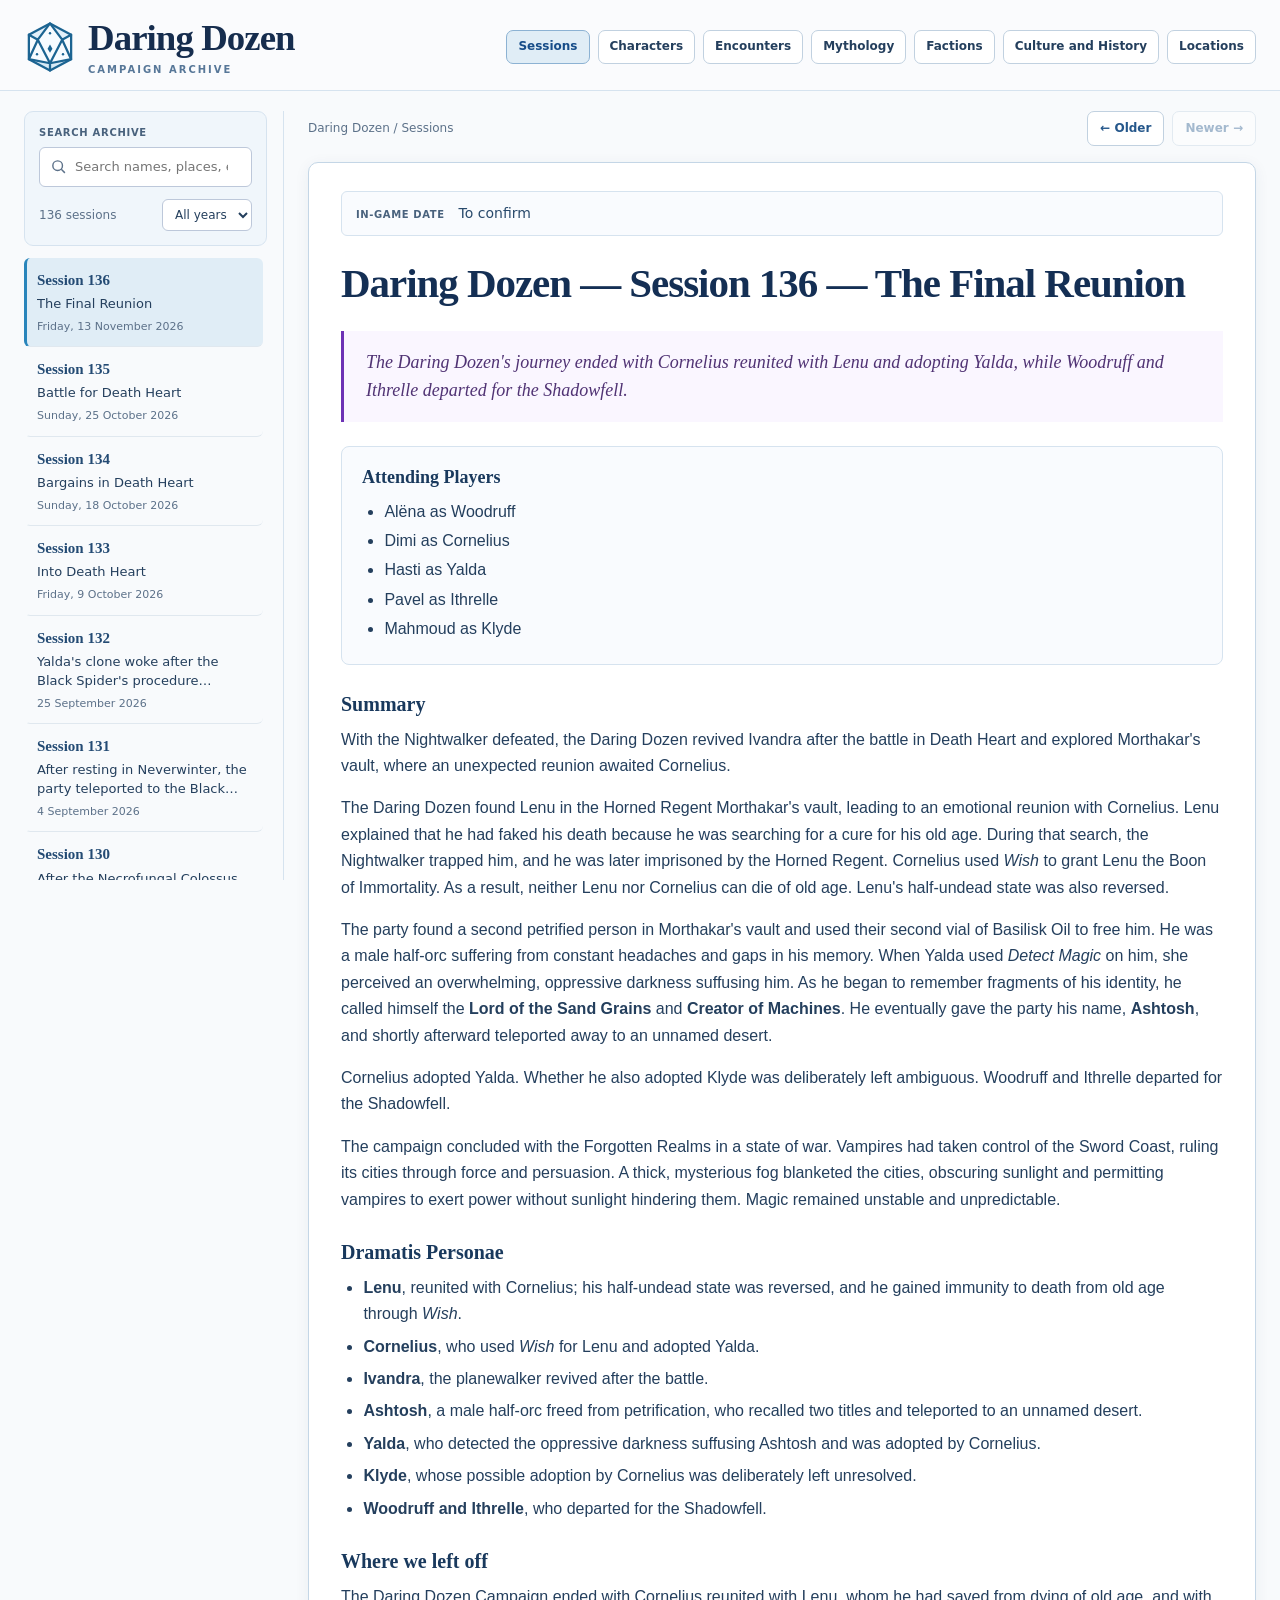
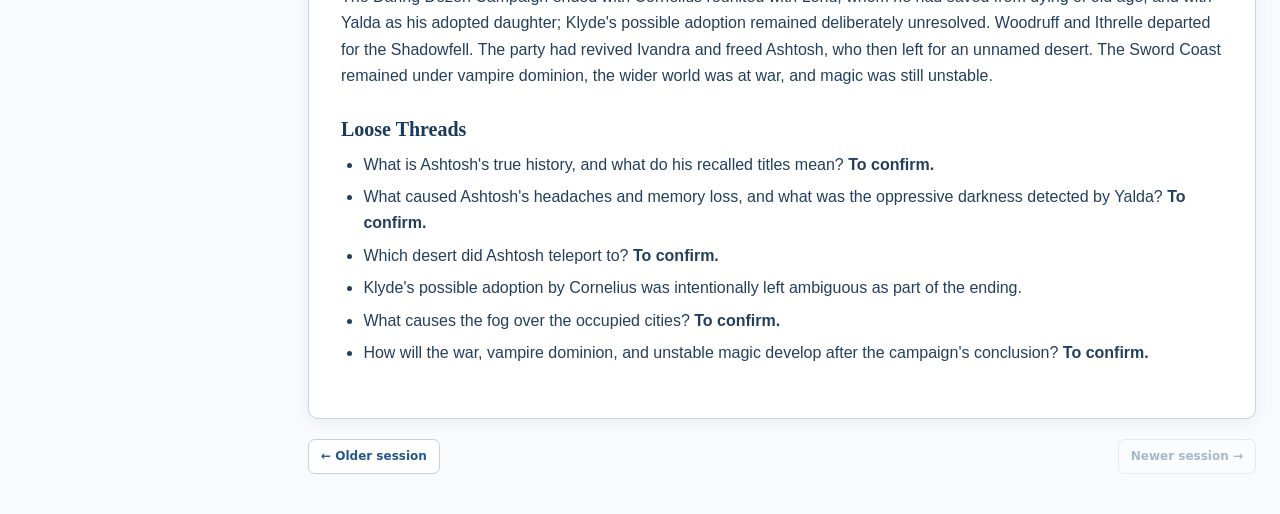
==== commit 00c6f9c3: "Publish Daring site generated by private Doldrum" ====
--- a/index.html
+++ b/index.html
@@ -39,7 +39,7 @@
     .session-title{display:-webkit-box;overflow:hidden;-webkit-line-clamp:2;-webkit-box-orient:vertical;margin-top:5px;font:13px/1.45 system-ui,sans-serif}
     .session-date{display:block;margin-top:5px;color:var(--muted);font:11px/1.4 system-ui,sans-serif}
     .empty{margin:18px 8px;color:var(--muted);font:14px/1.5 system-ui,sans-serif}
-    .main{min-width:0}.topbar,.bottom-nav,.footer{max-width:1000px;margin-inline:auto}
+    .main{min-width:0}.topbar,.bottom-nav{max-width:1000px;margin-inline:auto}
     .topbar{display:flex;align-items:center;justify-content:space-between;flex-wrap:wrap;gap:10px 16px;margin-bottom:16px}
     .breadcrumb{color:var(--muted);font:12px/1.5 system-ui,sans-serif}.top-actions{display:flex;gap:8px;margin-left:auto}
     .nav-button,.mobile-button,.drawer-close{padding:8px 12px;border:1px solid #c1d1e0;border-radius:7px;background:#fff;color:#25578b;font:600 12px/1.4 system-ui,sans-serif}
@@ -62,7 +62,7 @@
     .campaign-sources{color:var(--muted);font:12px/1.5 system-ui,sans-serif}.entry code{padding:2px 4px;border-radius:3px;background:#edf5fc;font:13px ui-monospace,monospace}
     .entry table{display:block;max-width:100%;overflow-x:auto;border-collapse:collapse;font-size:14px}.entry th,.entry td{padding:8px 10px;border:1px solid var(--line);text-align:left;vertical-align:top}.entry thead{background:#edf5fc}
     .file-link-row{margin-top:28px;padding-top:14px;border-top:1px solid var(--line);text-align:right}
-    .bottom-nav{display:flex;justify-content:space-between;gap:12px;margin-top:20px}.footer{margin-top:24px;color:var(--muted);font:12px/1.6 system-ui,sans-serif}.scrim{display:none}
+    .bottom-nav{display:flex;justify-content:space-between;gap:12px;margin-top:20px}.scrim{display:none}
     @media(max-width:1120px){.app{grid-template-columns:230px minmax(0,1fr);gap:20px}.sheet{padding:24px}}
     @media(max-width:800px){
       .site-header{padding:13px 14px}.header-inner{gap:10px}.brand{gap:10px;margin-right:auto}.brand img{width:36px;height:36px}.brand h1{font-size:24px}.brand-subtitle{font-size:9px;letter-spacing:.15em}
@@ -74,7 +74,7 @@
     }
     @media(max-width:560px){.player-headcount{grid-template-columns:1fr;gap:16px;padding:16px}.bottom-nav .nav-button{max-width:50%;white-space:normal}.entry blockquote.memorable{padding:16px 18px}.campaign-sources{white-space:normal}}
     @media(prefers-reduced-motion:reduce){.sidebar{transition:none}}
-    @media print{.site-header,.sidebar,.topbar,.bottom-nav,.footer,.source-link,.scrim,.skip-link{display:none!important}.app{display:block;max-width:none;padding:0}.sheet{max-width:none;padding:0;border:0;box-shadow:none}body{background:#fff;color:#111;font-size:11pt}.sheet-top{background:#fff}.entry h1{font-size:25pt}.entry h2{font-size:18pt}.entry h3{font-size:14pt}.player-headcount,.entry blockquote{break-inside:avoid}a{color:inherit}}
+    @media print{.site-header,.sidebar,.topbar,.bottom-nav,.source-link,.scrim,.skip-link{display:none!important}.app{display:block;max-width:none;padding:0}.sheet{max-width:none;padding:0;border:0;box-shadow:none}body{background:#fff;color:#111;font-size:11pt}.sheet-top{background:#fff}.entry h1{font-size:25pt}.entry h2{font-size:18pt}.entry h3{font-size:14pt}.player-headcount,.entry blockquote{break-inside:avoid}a{color:inherit}}
   </style>
 </head>
 <body>
@@ -101,10 +101,9 @@
       <div class="topbar"><span class="breadcrumb" id="breadcrumb">Daring Dozen / Sessions</span><div class="top-actions"><button class="nav-button" id="older-top">← Older</button><button class="nav-button" id="newer-top">Newer →</button></div></div>
       <article class="sheet"><div class="sheet-top"><span class="chapter" id="sheet-label">In-game date</span><div class="game-date" id="game-date">Not recorded</div></div><div class="entry" id="entry"></div></article>
       <div class="bottom-nav"><button class="nav-button" id="older-bottom">← Older session</button><button class="nav-button" id="newer-bottom">Newer session →</button></div>
-      <p class="footer">Dates marked “estimated” follow the session chronology, rests, travel, or waits described in the notes. Single times remain for brief scenes or notes without enough detail to establish elapsed time. GM archive: older entries may include preparation alongside events played at the table. This website is public.</p>
     </main>
   </div>
-  <script id="session-data" type="application/json">{"sessions":[{"number":136,"title":"Daring Dozen — Session 136 — The Final Reunion","date":"Friday, 13 November 2026","dateLabel":"Date played","gameDate":"To confirm","year":"2026","html":"\u003ch1\u003eDaring Dozen — Session 136 — The Final Reunion\u003c/h1\u003e\n\u003cblockquote class=\"memorable\"\u003eThe Daring Dozen\u0026#x27;s journey ended with Cornelius reunited with Lenu and adopting Yalda, while Woodruff and Ithrelle departed for the Shadowfell.\u003c/blockquote\u003e\n\u003cdiv class=\"player-headcount single\"\u003e\u003csection\u003e\u003ch3\u003eAttending Players\u003c/h3\u003e\n\u003cul\u003e\u003cli\u003eAlëna as Woodruff\u003c/li\u003e\u003cli\u003eDimi as Cornelius\u003c/li\u003e\u003cli\u003eHasti as Yalda\u003c/li\u003e\u003cli\u003ePavel as Ithrelle\u003c/li\u003e\u003cli\u003eMahmoud as Klyde\u003c/li\u003e\u003c/ul\u003e\u003c/section\u003e\u003c/div\u003e\n\u003ch3\u003eSummary\u003c/h3\u003e\n\u003cp\u003eWith the Nightwalker defeated, the Daring Dozen revived Ivandra after the battle in Death Heart and explored Morthakar\u0026#x27;s vault, where an unexpected reunion awaited Cornelius.\u003c/p\u003e\n\u003cp\u003eThe Daring Dozen found Lenu in the Horned Regent Morthakar\u0026#x27;s vault, leading to an emotional reunion with Cornelius. Lenu explained that he had faked his death because he was searching for a cure for his old age. During that search, the Nightwalker trapped him, and he was later imprisoned by the Horned Regent. Cornelius used \u003cem\u003eWish\u003c/em\u003e to grant Lenu the Boon of Immortality. As a result, neither Lenu nor Cornelius can die of old age. Lenu\u0026#x27;s half-undead state was also reversed.\u003c/p\u003e\n\u003cp\u003eThe party found a second petrified person in Morthakar\u0026#x27;s vault and used their second vial of Basilisk Oil to free him. He was a male half-orc suffering from constant headaches and gaps in his memory. When Yalda used \u003cem\u003eDetect Magic\u003c/em\u003e on him, she perceived an overwhelming, oppressive darkness suffusing him. As he began to remember fragments of his identity, he called himself the \u003cstrong\u003eLord of the Sand Grains\u003c/strong\u003e and \u003cstrong\u003eCreator of Machines\u003c/strong\u003e. He eventually gave the party his name, \u003cstrong\u003eAshtosh\u003c/strong\u003e, and shortly afterward teleported away to an unnamed desert.\u003c/p\u003e\n\u003cp\u003eCornelius adopted Yalda. Whether he also adopted Klyde was deliberately left ambiguous. Woodruff and Ithrelle departed for the Shadowfell.\u003c/p\u003e\n\u003cp\u003eThe campaign concluded with the Forgotten Realms in a state of war. Vampires had taken control of the Sword Coast, ruling its cities through force and persuasion. A thick, mysterious fog blanketed the cities, obscuring sunlight and permitting vampires to exert power without sunlight hindering them. Magic remained unstable and unpredictable.\u003c/p\u003e\n\u003ch3\u003eDramatis Personae\u003c/h3\u003e\n\u003cul\u003e\u003cli\u003e\u003cstrong\u003eLenu\u003c/strong\u003e, reunited with Cornelius; his half-undead state was reversed, and he gained immunity to death from old age through \u003cem\u003eWish\u003c/em\u003e.\u003c/li\u003e\u003cli\u003e\u003cstrong\u003eCornelius\u003c/strong\u003e, who used \u003cem\u003eWish\u003c/em\u003e for Lenu and adopted Yalda.\u003c/li\u003e\u003cli\u003e\u003cstrong\u003eIvandra\u003c/strong\u003e, the planewalker revived after the battle.\u003c/li\u003e\u003cli\u003e\u003cstrong\u003eAshtosh\u003c/strong\u003e, a male half-orc freed from petrification, who recalled two titles and teleported to an unnamed desert.\u003c/li\u003e\u003cli\u003e\u003cstrong\u003eYalda\u003c/strong\u003e, who detected the oppressive darkness suffusing Ashtosh and was adopted by Cornelius.\u003c/li\u003e\u003cli\u003e\u003cstrong\u003eKlyde\u003c/strong\u003e, whose possible adoption by Cornelius was deliberately left unresolved.\u003c/li\u003e\u003cli\u003e\u003cstrong\u003eWoodruff and Ithrelle\u003c/strong\u003e, who departed for the Shadowfell.\u003c/li\u003e\u003c/ul\u003e\n\u003ch3\u003eWhere we left off\u003c/h3\u003e\n\u003cp\u003eThe Daring Dozen Campaign ended with Cornelius reunited with Lenu, whom he had saved from dying of old age, and with Yalda as his adopted daughter; Klyde\u0026#x27;s possible adoption remained deliberately unresolved. Woodruff and Ithrelle departed for the Shadowfell. The party had revived Ivandra and freed Ashtosh, who then left for an unnamed desert. The Sword Coast remained under vampire dominion, the wider world was at war, and magic was still unstable.\u003c/p\u003e\n\u003ch3\u003eLoose Threads\u003c/h3\u003e\n\u003cul\u003e\u003cli\u003eWhat is Ashtosh\u0026#x27;s true history, and what do his recalled titles mean? \u003cstrong\u003eTo confirm.\u003c/strong\u003e\u003c/li\u003e\u003cli\u003eWhat caused Ashtosh\u0026#x27;s headaches and memory loss, and what was the oppressive darkness detected by Yalda? \u003cstrong\u003eTo confirm.\u003c/strong\u003e\u003c/li\u003e\u003cli\u003eWhich desert did Ashtosh teleport to? \u003cstrong\u003eTo confirm.\u003c/strong\u003e\u003c/li\u003e\u003cli\u003eKlyde\u0026#x27;s possible adoption by Cornelius was intentionally left ambiguous as part of the ending.\u003c/li\u003e\u003cli\u003eWhat causes the fog over the occupied cities? \u003cstrong\u003eTo confirm.\u003c/strong\u003e\u003c/li\u003e\u003cli\u003eHow will the war, vampire dominion, and unstable magic develop after the campaign\u0026#x27;s conclusion? \u003cstrong\u003eTo confirm.\u003c/strong\u003e\u003c/li\u003e\u003c/ul\u003e","text":" Daring Dozen — Session 136 — The Final Reunion\n\n The Daring Dozen's journey ended with Cornelius reunited with Lenu and adopting Yalda, while Woodruff and Ithrelle departed for the Shadowfell.\n\n Attending Players\n\n- Alëna as Woodruff\n- Dimi as Cornelius\n- Hasti as Yalda\n- Pavel as Ithrelle\n- Mahmoud as Klyde\n\n Summary\n\nWith the Nightwalker defeated, the Daring Dozen revived Ivandra after the battle in Death Heart and explored Morthakar's vault, where an unexpected reunion awaited Cornelius.\n\nThe Daring Dozen found Lenu in the Horned Regent Morthakar's vault, leading to an emotional reunion with Cornelius. Lenu explained that he had faked his death because he was searching for a cure for his old age. During that search, the Nightwalker trapped him, and he was later imprisoned by the Horned Regent. Cornelius used Wish to grant Lenu the Boon of Immortality. As a result, neither Lenu nor Cornelius can die of old age. Lenu's half-undead state was also reversed.\n\nThe party found a second petrified person in Morthakar's vault and used their second vial of Basilisk Oil to free him. He was a male half-orc suffering from constant headaches and gaps in his memory. When Yalda used Detect Magic on him, she perceived an overwhelming, oppressive darkness suffusing him. As he began to remember fragments of his identity, he called himself the Lord of the Sand Grains and Creator of Machines. He eventually gave the party his name, Ashtosh, and shortly afterward teleported away to an unnamed desert.\n\nCornelius adopted Yalda. Whether he also adopted Klyde was deliberately left ambiguous. Woodruff and Ithrelle departed for the Shadowfell.\n\nThe campaign concluded with the Forgotten Realms in a state of war. Vampires had taken control of the Sword Coast, ruling its cities through force and persuasion. A thick, mysterious fog blanketed the cities, obscuring sunlight and permitting vampires to exert power without sunlight hindering them. Magic remained unstable and unpredictable.\n\n Dramatis Personae\n\n- Lenu, reunited with Cornelius; his half-undead state was reversed, and he gained immunity to death from old age through Wish.\n- Cornelius, who used Wish for Lenu and adopted Yalda.\n- Ivandra, the planewalker revived after the battle.\n- Ashtosh, a male half-orc freed from petrification, who recalled two titles and teleported to an unnamed desert.\n- Yalda, who detected the oppressive darkness suffusing Ashtosh and was adopted by Cornelius.\n- Klyde, whose possible adoption by Cornelius was deliberately left unresolved.\n- Woodruff and Ithrelle, who departed for the Shadowfell.\n\n Where we left off\n\nThe Daring Dozen Campaign ended with Cornelius reunited with Lenu, whom he had saved from dying of old age, and with Yalda as his adopted daughter; Klyde's possible adoption remained deliberately unresolved. Woodruff and Ithrelle departed for the Shadowfell. The party had revived Ivandra and freed Ashtosh, who then left for an unnamed desert. The Sword Coast remained under vampire dominion, the wider world was at war, and magic was still unstable.\n\n Loose Threads\n\n- What is Ashtosh's true history, and what do his recalled titles mean? To confirm.\n- What caused Ashtosh's headaches and memory loss, and what was the oppressive darkness detected by Yalda? To confirm.\n- Which desert did Ashtosh teleport to? To confirm.\n- Klyde's possible adoption by Cornelius was intentionally left ambiguous as part of the ending.\n- What causes the fog over the occupied cities? To confirm.\n- How will the war, vampire dominion, and unstable magic develop after the campaign's conclusion? To confirm.","teaser":"With the Nightwalker defeated, the Daring Dozen revived Ivandra after the battle in Death Heart and explored M"},{"number":135,"title":"Daring Dozen — Session 135 — Battle for Death Heart","date":"Sunday, 25 October 2026","dateLabel":"Date played","gameDate":"To confirm","year":"2026","html":"\u003ch1\u003eDaring Dozen — Session 135 — Battle for Death Heart\u003c/h1\u003e\n\u003cblockquote class=\"memorable\"\u003eThe aberration was trapped, but the Horned Regent was imprisoned in stasis alongside it.\u003c/blockquote\u003e\n\u003cdiv class=\"player-headcount single\"\u003e\u003csection\u003e\u003ch3\u003eAttending Players\u003c/h3\u003e\n\u003cul\u003e\u003cli\u003eAlëna as Woodruff\u003c/li\u003e\u003cli\u003eDimi as Cornelius\u003c/li\u003e\u003cli\u003eHasti as Yalda\u003c/li\u003e\u003cli\u003ePavel as Ithrelle\u003c/li\u003e\u003cli\u003eMahmoud as Klyde\u003c/li\u003e\u003c/ul\u003e\u003c/section\u003e\u003c/div\u003e\n\u003ch3\u003eSummary\u003c/h3\u003e\n\u003cp\u003eThe Daring Dozen battled the Nightwalker in Death Heart\u0026#x27;s control chamber, trying to wrest control of the city\u0026#x27;s machinery from it. Ivandra fought alongside them but was killed during the battle. After a fierce confrontation, the Nightwalker transformed into the Unmoored Anchor, revealing its aberrant nature. The party summoned the Horned Regent, Morthakar, through a \u003cem\u003eGate\u003c/em\u003e spell and continued the fight. Ithrelle and her simulacrum inflicted tremendous melee damage while using \u003cem\u003eShapechange\u003c/em\u003e, primarily in marilith form. Cornelius and his simulacrum also dealt powerful blows, while Woodruff struck with \u003cem\u003eSunbeam\u003c/em\u003e and her Archer Form, Yalda used destructive magic, and Klyde used \u003cem\u003eEldritch Blast\u003c/em\u003e and Repelling Blast to push the aberration toward the chamber\u0026#x27;s center. Ultimately, the party defeated and successfully trapped the aberration. The Horned Regent was also trapped in the containment, leaving him imprisoned in stasis alongside it.\u003c/p\u003e\n\u003ch3\u003eDramatis Personae\u003c/h3\u003e\n\u003cul\u003e\u003cli\u003eThe Nightwalker, the enemy controlling the city\u0026#x27;s machinery, which transformed into the Unmoored Anchor during combat.\u003c/li\u003e\u003cli\u003eThe Unmoored Anchor, the aberration the party ultimately trapped.\u003c/li\u003e\u003cli\u003eIvandra, the planewalker who fought beside the party and died in combat.\u003c/li\u003e\u003cli\u003eMorthakar, the Horned Regent, summoned through \u003cem\u003eGate\u003c/em\u003e and trapped in stasis alongside the aberration.\u003c/li\u003e\u003c/ul\u003e\n\u003ch3\u003eWhere we left off\u003c/h3\u003e\n\u003cp\u003eThe aberration had been defeated and contained, with the Horned Regent also held in stasis. Ivandra had died during the battle.\u003c/p\u003e\n\u003ch3\u003eLoose Threads\u003c/h3\u003e\n\u003cul\u003e\u003cli\u003eThe consequences of trapping the Horned Regent alongside the aberration: \u003cstrong\u003eTo confirm\u003c/strong\u003e.\u003c/li\u003e\u003cli\u003eThe fate of Death Heart\u0026#x27;s machinery and its control after the battle: \u003cstrong\u003eTo confirm\u003c/strong\u003e.\u003c/li\u003e\u003cli\u003eThe implications of Ivandra\u0026#x27;s death: \u003cstrong\u003eTo confirm\u003c/strong\u003e.\u003c/li\u003e\u003c/ul\u003e","text":" Daring Dozen — Session 135 — Battle for Death Heart\n\n The aberration was trapped, but the Horned Regent was imprisoned in stasis alongside it.\n\n Attending Players\n\n- Alëna as Woodruff\n- Dimi as Cornelius\n- Hasti as Yalda\n- Pavel as Ithrelle\n- Mahmoud as Klyde\n\n Summary\n\nThe Daring Dozen battled the Nightwalker in Death Heart's control chamber, trying to wrest control of the city's machinery from it. Ivandra fought alongside them but was killed during the battle. After a fierce confrontation, the Nightwalker transformed into the Unmoored Anchor, revealing its aberrant nature. The party summoned the Horned Regent, Morthakar, through a Gate spell and continued the fight. Ithrelle and her simulacrum inflicted tremendous melee damage while using Shapechange, primarily in marilith form. Cornelius and his simulacrum also dealt powerful blows, while Woodruff struck with Sunbeam and her Archer Form, Yalda used destructive magic, and Klyde used Eldritch Blast and Repelling Blast to push the aberration toward the chamber's center. Ultimately, the party defeated and successfully trapped the aberration. The Horned Regent was also trapped in the containment, leaving him imprisoned in stasis alongside it.\n\n Dramatis Personae\n\n- The Nightwalker, the enemy controlling the city's machinery, which transformed into the Unmoored Anchor during combat.\n- The Unmoored Anchor, the aberration the party ultimately trapped.\n- Ivandra, the planewalker who fought beside the party and died in combat.\n- Morthakar, the Horned Regent, summoned through Gate and trapped in stasis alongside the aberration.\n\n Where we left off\n\nThe aberration had been defeated and contained, with the Horned Regent also held in stasis. Ivandra had died during the battle.\n\n Loose Threads\n\n- The consequences of trapping the Horned Regent alongside the aberration: To confirm.\n- The fate of Death Heart's machinery and its control after the battle: To confirm.\n- The implications of Ivandra's death: To confirm.","teaser":"The Daring Dozen battled the Nightwalker in Death Heart's control chamber, trying to wrest control of the city"},{"number":134,"title":"Daring Dozen — Session 134 — Bargains in Death Heart","date":"Sunday, 18 October 2026","dateLabel":"Date played","gameDate":"To confirm","year":"2026","html":"\u003ch1\u003eDaring Dozen — Session 134 — Bargains in Death Heart\u003c/h1\u003e\n\u003cdiv class=\"player-headcount\"\u003e\u003csection\u003e\u003ch3\u003eAttending Players\u003c/h3\u003e\n\u003cul\u003e\u003cli\u003eAlëna as Woodruff\u003c/li\u003e\u003cli\u003eDimi as Cornelius\u003c/li\u003e\u003cli\u003eHasti as Yalda\u003c/li\u003e\u003cli\u003ePavel as Ithrelle\u003c/li\u003e\u003c/ul\u003e\u003c/section\u003e\u003csection\u003e\u003ch3\u003eAbsent Players\u003c/h3\u003e\n\u003cul\u003e\u003cli\u003eMahmoud as Klyde\u003c/li\u003e\u003c/ul\u003e\u003c/section\u003e\u003c/div\u003e\n\u003ch3\u003eSummary\u003c/h3\u003e\n\u003cp\u003eYalda negotiated with the Listener. She agreed to trap the aberration for him, with forfeiture of her soul after death specified as a punishment, and in exchange the Listener agreed to kill the Pale Child for the party. Yalda signed the contract using another person\u0026#x27;s name and believed she had tricked the Listener. Whether that signature changes the contract\u0026#x27;s power or validity is \u003cstrong\u003eTo confirm\u003c/strong\u003e; the Listener\u0026#x27;s promised killing has not yet happened.\u003c/p\u003e\n\u003cp\u003eYalda then reunited with the party in front of the Horned Regent\u0026#x27;s palace. After negotiating with a guard, they entered and noticed approximately half a dozen strikingly lifelike statues that resembled the party and appeared to be petrified people.\u003c/p\u003e\n\u003cp\u003eThe party was introduced to the Horned Regent, Morthakar. They negotiated an agreement to deal with the Nightwalker, which had taken control of the city\u0026#x27;s machinery. In return, they asked only for equipment. They took supplies including three vials of Basilisk Oil, potions, and numerous magical weapons of up to +2. The regent also gave them permission to free Ivandra, a planewalker who had been petrified, so she could aid them in the fight. Whether she was restored during the session is \u003cstrong\u003eTo confirm\u003c/strong\u003e.\u003c/p\u003e\n\u003cp\u003eThe party managed to short-circuit the control room from outside and gain entry. Inside they found the Nightwalker manipulating the sphere\u0026#x27;s engine; it initially appeared not to notice them. They positioned themselves before the Nightwalker became aware of them. Initiative was rolled, and the session ended \u003cstrong\u003ebefore combat began\u003c/strong\u003e.\u003c/p\u003e\n\u003ch3\u003eDramatis Personae\u003c/h3\u003e\n\u003cul\u003e\u003cli\u003eYalda, who negotiated and signed the Listener\u0026#x27;s contract.\u003c/li\u003e\u003cli\u003eThe Listener, a lich who promised to kill the Pale Child in exchange for trapping the aberration.\u003c/li\u003e\u003cli\u003eThe Pale Child, the subject of the Listener\u0026#x27;s promised killing; not encountered in this session.\u003c/li\u003e\u003cli\u003eMorthakar, the Horned Regent of Death Heart.\u003c/li\u003e\u003cli\u003eIvandra, a petrified planewalker whom the regent allowed the party to restore.\u003c/li\u003e\u003cli\u003eThe Nightwalker, encountered at the sphere\u0026#x27;s engine.\u003c/li\u003e\u003c/ul\u003e\n\u003ch3\u003eWhere we left off\u003c/h3\u003e\n\u003cp\u003eThe party was inside the control room, facing the Nightwalker. The Nightwalker had noticed them and initiative had been rolled, but no combat turn had been played.\u003c/p\u003e\n\u003ch3\u003eLoose Threads\u003c/h3\u003e\n\u003cul\u003e\u003cli\u003eCan the Listener\u0026#x27;s contract bind Yalda despite her use of somebody else\u0026#x27;s name? \u003cstrong\u003eTo confirm.\u003c/strong\u003e\u003c/li\u003e\u003cli\u003eWhat precisely constitutes fulfillment or breach of the contract, and when would the soul-forfeiture penalty apply? \u003cstrong\u003eTo confirm.\u003c/strong\u003e\u003c/li\u003e\u003cli\u003eWill the Listener fulfill his promise concerning the Pale Child?\u003c/li\u003e\u003cli\u003eWas Ivandra actually restored, and what equipment and potions were allocated to whom? \u003cstrong\u003eTo confirm.\u003c/strong\u003e\u003c/li\u003e\u003cli\u003eHow will the confrontation with the Nightwalker and the control of the sphere\u0026#x27;s engine unfold?\u003c/li\u003e\u003c/ul\u003e","text":" Daring Dozen — Session 134 — Bargains in Death Heart\n\n Attending Players\n\n- Alëna as Woodruff\n- Dimi as Cornelius\n- Hasti as Yalda\n- Pavel as Ithrelle\n\n Absent Players\n\n- Mahmoud as Klyde\n\n Summary\n\nYalda negotiated with the Listener. She agreed to trap the aberration for him, with forfeiture of her soul after death specified as a punishment, and in exchange the Listener agreed to kill the Pale Child for the party. Yalda signed the contract using another person's name and believed she had tricked the Listener. Whether that signature changes the contract's power or validity is To confirm; the Listener's promised killing has not yet happened.\n\nYalda then reunited with the party in front of the Horned Regent's palace. After negotiating with a guard, they entered and noticed approximately half a dozen strikingly lifelike statues that resembled the party and appeared to be petrified people.\n\nThe party was introduced to the Horned Regent, Morthakar. They negotiated an agreement to deal with the Nightwalker, which had taken control of the city's machinery. In return, they asked only for equipment. They took supplies including three vials of Basilisk Oil, potions, and numerous magical weapons of up to +2. The regent also gave them permission to free Ivandra, a planewalker who had been petrified, so she could aid them in the fight. Whether she was restored during the session is To confirm.\n\nThe party managed to short-circuit the control room from outside and gain entry. Inside they found the Nightwalker manipulating the sphere's engine; it initially appeared not to notice them. They positioned themselves before the Nightwalker became aware of them. Initiative was rolled, and the session ended before combat began.\n\n Dramatis Personae\n\n- Yalda, who negotiated and signed the Listener's contract.\n- The Listener, a lich who promised to kill the Pale Child in exchange for trapping the aberration.\n- The Pale Child, the subject of the Listener's promised killing; not encountered in this session.\n- Morthakar, the Horned Regent of Death Heart.\n- Ivandra, a petrified planewalker whom the regent allowed the party to restore.\n- The Nightwalker, encountered at the sphere's engine.\n\n Where we left off\n\nThe party was inside the control room, facing the Nightwalker. The Nightwalker had noticed them and initiative had been rolled, but no combat turn had been played.\n\n Loose Threads\n\n- Can the Listener's contract bind Yalda despite her use of somebody else's name? To confirm.\n- What precisely constitutes fulfillment or breach of the contract, and when would the soul-forfeiture penalty apply? To confirm.\n- Will the Listener fulfill his promise concerning the Pale Child?\n- Was Ivandra actually restored, and what equipment and potions were allocated to whom? To confirm.\n- How will the confrontation with the Nightwalker and the control of the sphere's engine unfold?","teaser":"Yalda negotiated with the Listener. She agreed to trap the aberration for him, with forfeiture of her soul aft"},{"number":133,"title":"Daring Dozen — Session 133 — Into Death Heart","date":"Friday, 9 October 2026","dateLabel":"Date played","gameDate":"To confirm","year":"2026","html":"\u003ch1\u003eDaring Dozen — Session 133 — Into Death Heart\u003c/h1\u003e\n\u003cdiv class=\"player-headcount\"\u003e\u003csection\u003e\u003ch3\u003eAttending Players\u003c/h3\u003e\n\u003cul\u003e\u003cli\u003eAlëna as Woodruff\u003c/li\u003e\u003cli\u003eDimi as Cornelius\u003c/li\u003e\u003cli\u003eMahmoud as Klyde\u003c/li\u003e\u003cli\u003ePavel as Ithrelle\u003c/li\u003e\u003c/ul\u003e\u003c/section\u003e\u003csection\u003e\u003ch3\u003eAbsent Players\u003c/h3\u003e\n\u003cul\u003e\u003cli\u003eHasti as Yalda\u003c/li\u003e\u003c/ul\u003e\u003c/section\u003e\u003c/div\u003e\n\u003ch3\u003eSummary\u003c/h3\u003e\n\u003cp\u003eThe party travelled through the Negative Energy Plane toward an enormous metal sphere, roughly two kilometres across. \u003cem\u003eDeath Ward\u003c/em\u003e helped protect them, but the journey still required repeated saving throws. Before they entered the sphere, a beam scanned Yalda and she vanished. Magical contact established that she was being held in a cell.\u003c/p\u003e\n\u003cp\u003eThe others found a possible entrance and began blasting it, hearing mechanical noises from within. A talking skeleton acting as a border official intervened, and the party was brought inside. They learned that the sphere contained a city: a vessel said to have travelled from another dimension, now inhabited by liches, vampires, and other undead.\u003c/p\u003e\n\u003cp\u003eThe official seemed to be withholding information about the Nightwalker. A party member successfully used \u003cem\u003eModify Memory\u003c/em\u003e to make him believe that his ruler expected the visitors, wanted them treated like royalty, and had instructed him to answer their questions. The party learned that Yalda had been taken by a lich called the Listener.\u003c/p\u003e\n\u003cp\u003eWith a skeletal escort, they set off to meet the city\u0026#x27;s horned ruler, hoping he would order Yalda\u0026#x27;s release. On the way, a vampire feeding on a goblin stopped them. It attacked when they spoke to it. The party fought it off rather than killing it, and the session ended after that confrontation.\u003c/p\u003e\n\u003ch3\u003eDramatis Personae\u003c/h3\u003e\n\u003cul\u003e\u003cli\u003eYalda, separated from the party and held in a cell.\u003c/li\u003e\u003cli\u003eThe skeletal border official, whose cooperation was obtained through \u003cem\u003eModify Memory\u003c/em\u003e.\u003c/li\u003e\u003cli\u003eThe Listener, a lich identified as Yalda\u0026#x27;s captor; not encountered directly in the reported events.\u003c/li\u003e\u003cli\u003eThe skeletal escort.\u003c/li\u003e\u003cli\u003eThe vampire and the goblin it was feeding on.\u003c/li\u003e\u003c/ul\u003e\n\u003ch3\u003eWhere we left off\u003c/h3\u003e\n\u003cp\u003eYalda remained separated from the party. The party was inside the sphere and had driven off, but not killed, the vampire.\u003c/p\u003e\n\u003ch3\u003eLoose Threads\u003c/h3\u003e\n\u003cul\u003e\u003cli\u003eReach the horned ruler and seek an order releasing Yalda. This audience and her rescue have not yet happened.\u003c/li\u003e\u003cli\u003eContinue investigating the Nightwalker; the recording does not establish its precise location within the city.\u003c/li\u003e\u003cli\u003eWhat will the surviving vampire do next?\u003c/li\u003e\u003c/ul\u003e","text":" Daring Dozen — Session 133 — Into Death Heart\n\n Attending Players\n\n- Alëna as Woodruff\n- Dimi as Cornelius\n- Mahmoud as Klyde\n- Pavel as Ithrelle\n\n Absent Players\n\n- Hasti as Yalda\n\n Summary\n\nThe party travelled through the Negative Energy Plane toward an enormous metal sphere, roughly two kilometres across. Death Ward helped protect them, but the journey still required repeated saving throws. Before they entered the sphere, a beam scanned Yalda and she vanished. Magical contact established that she was being held in a cell.\n\nThe others found a possible entrance and began blasting it, hearing mechanical noises from within. A talking skeleton acting as a border official intervened, and the party was brought inside. They learned that the sphere contained a city: a vessel said to have travelled from another dimension, now inhabited by liches, vampires, and other undead.\n\nThe official seemed to be withholding information about the Nightwalker. A party member successfully used Modify Memory to make him believe that his ruler expected the visitors, wanted them treated like royalty, and had instructed him to answer their questions. The party learned that Yalda had been taken by a lich called the Listener.\n\nWith a skeletal escort, they set off to meet the city's horned ruler, hoping he would order Yalda's release. On the way, a vampire feeding on a goblin stopped them. It attacked when they spoke to it. The party fought it off rather than killing it, and the session ended after that confrontation.\n\n Dramatis Personae\n\n- Yalda, separated from the party and held in a cell.\n- The skeletal border official, whose cooperation was obtained through Modify Memory.\n- The Listener, a lich identified as Yalda's captor; not encountered directly in the reported events.\n- The skeletal escort.\n- The vampire and the goblin it was feeding on.\n\n Where we left off\n\nYalda remained separated from the party. The party was inside the sphere and had driven off, but not killed, the vampire.\n\n Loose Threads\n\n- Reach the horned ruler and seek an order releasing Yalda. This audience and her rescue have not yet happened.\n- Continue investigating the Nightwalker; the recording does not establish its precise location within the city.\n- What will the surviving vampire do next?","teaser":"The party travelled through the Negative Energy Plane toward an enormous metal sphere, roughly two kilometres"},{"number":132,"title":"Daring Dozen — Session 132","date":"25 September 2026","dateLabel":"Date played","gameDate":"28 Nightal afternoon to 1 Hammer afternoon (estimated from three nights of rest)","year":"2026","html":"\u003ch1\u003eDaring Dozen — Session 132\u003c/h1\u003e\n\u003cdiv class=\"player-headcount single\"\u003e\u003csection\u003e\u003ch3\u003eAttending Players\u003c/h3\u003e\n\u003cul\u003e\u003cli\u003eAlëna as Woodruff\u003c/li\u003e\u003cli\u003eDimi as Cornelius\u003c/li\u003e\u003cli\u003eHasti as Yalda\u003c/li\u003e\u003cli\u003eMahmoud as Klyde\u003c/li\u003e\u003cli\u003ePavel as Ithrelle\u003c/li\u003e\u003c/ul\u003e\u003c/section\u003e\u003c/div\u003e\n\u003ch3\u003eSummary\u003c/h3\u003e\n\u003cp\u003eYalda\u0026#x27;s clone woke after the Black Spider\u0026#x27;s procedure succeeded: the illithid\u0026#x27;s consciousness had been transferred into the new body. The party gave the Black Spider three days to continue his research with the illithid.\u003c/p\u003e\n\u003cp\u003eDuring those three days, Yalda learned that her patron had been the Nightwalker. She contacted Talos, who helped her renounce that connection. With the Nightwalker\u0026#x27;s hold on her severed, Yalda became a full-fledged level 20 sorcerer. She also investigated the Black Spider and found research materials and notes, but no sign of ill intent.\u003c/p\u003e\n\u003cp\u003eWoodruff sought peace after what she had endured. She tried to reconnect to the network on three nights; the first two attempts failed, and the third succeeded. After several attempts to reach Veylar, she finally heard a brief reply: he forgave her. The exchange brought her some calm. Ithrelle spoke with the Raven Queen, who blessed her and the party for their coming fight against the Nightwalker.\u003c/p\u003e\n\u003cp\u003eIthrelle also revealed an incident from her youth. While fighting powerful undead, she survived a battle that killed several fellow elven warriors from her order and left a large scar across her torso. Looking at the scar, Woodruff sensed a connection to the strange events surrounding them. Yalda, Woodruff, and Ithrelle discussed it in a \u003cem\u003eMagnificent Mansion\u003c/em\u003e, which also gave Woodruff space to seek peace and Yalda space to reckon with the two father figures in her life.\u003c/p\u003e\n\u003cp\u003eThe party prepared for the confrontation. They learned spells and used \u003cem\u003eHeroes\u0026#x27; Feast\u003c/em\u003e, \u003cem\u003eDeath Ward\u003c/em\u003e, air bubbles, \u003cem\u003eSimulacrum\u003c/em\u003e, \u003cem\u003eMind Blank\u003c/em\u003e, and \u003cem\u003eForesight\u003c/em\u003e. They also created clones and placed them in an interdimensional space about 30 meters on each side, where the bodies could develop. As a favor to the Black Spider, they made a clone of him with a ninth-level spell. Cornelius acquired a powerful staff. They created a special tuning fork using the curse Yalda was born with; the notes do not specify its properties.\u003c/p\u003e\n\u003cp\u003eOnce the transport ritual was ready, the party returned to the Black Spider. Although Yalda\u0026#x27;s link to the Nightwalker had been cut, some of that connection appeared to remain in her clone. The Black Spider used it to locate the Nightwalker in his plane. The party then plane-shifted and teleported into a complete void. At their destination, the only visible object was a large steel sphere. The session ended there.\u003c/p\u003e\n\u003ch2\u003eOpen threads\u003c/h2\u003e\n\u003cul\u003e\u003cli\u003eWhat is the steel sphere, and where exactly has the party arrived?\u003c/li\u003e\u003cli\u003eWhat connection did Woodruff sense in Ithrelle\u0026#x27;s scar?\u003c/li\u003e\u003cli\u003eWhat did the Black Spider learn from the illithid during the three days of research?\u003c/li\u003e\u003cli\u003eWhat role will Yalda\u0026#x27;s clone and its remaining link to the Nightwalker play?\u003c/li\u003e\u003c/ul\u003e","text":" Daring Dozen — Session 132\n\n Attending Players\n\n- Alëna as Woodruff\n- Dimi as Cornelius\n- Hasti as Yalda\n- Mahmoud as Klyde\n- Pavel as Ithrelle\n\n Summary\n\nYalda's clone woke after the Black Spider's procedure succeeded: the illithid's consciousness had been transferred into the new body. The party gave the Black Spider three days to continue his research with the illithid.\n\nDuring those three days, Yalda learned that her patron had been the Nightwalker. She contacted Talos, who helped her renounce that connection. With the Nightwalker's hold on her severed, Yalda became a full-fledged level 20 sorcerer. She also investigated the Black Spider and found research materials and notes, but no sign of ill intent.\n\nWoodruff sought peace after what she had endured. She tried to reconnect to the network on three nights; the first two attempts failed, and the third succeeded. After several attempts to reach Veylar, she finally heard a brief reply: he forgave her. The exchange brought her some calm. Ithrelle spoke with the Raven Queen, who blessed her and the party for their coming fight against the Nightwalker.\n\nIthrelle also revealed an incident from her youth. While fighting powerful undead, she survived a battle that killed several fellow elven warriors from her order and left a large scar across her torso. Looking at the scar, Woodruff sensed a connection to the strange events surrounding them. Yalda, Woodruff, and Ithrelle discussed it in a Magnificent Mansion, which also gave Woodruff space to seek peace and Yalda space to reckon with the two father figures in her life.\n\nThe party prepared for the confrontation. They learned spells and used Heroes' Feast, Death Ward, air bubbles, Simulacrum, Mind Blank, and Foresight. They also created clones and placed them in an interdimensional space about 30 meters on each side, where the bodies could develop. As a favor to the Black Spider, they made a clone of him with a ninth-level spell. Cornelius acquired a powerful staff. They created a special tuning fork using the curse Yalda was born with; the notes do not specify its properties.\n\nOnce the transport ritual was ready, the party returned to the Black Spider. Although Yalda's link to the Nightwalker had been cut, some of that connection appeared to remain in her clone. The Black Spider used it to locate the Nightwalker in his plane. The party then plane-shifted and teleported into a complete void. At their destination, the only visible object was a large steel sphere. The session ended there.\n\n Open threads\n\n- What is the steel sphere, and where exactly has the party arrived?\n- What connection did Woodruff sense in Ithrelle's scar?\n- What did the Black Spider learn from the illithid during the three days of research?\n- What role will Yalda's clone and its remaining link to the Nightwalker play?","teaser":"Yalda's clone woke after the Black Spider's procedure succeeded: the illithid's consciousness had been transfe"},{"number":131,"title":"Daring Dozen — Session 131","date":"4 September 2026","dateLabel":"Date played","gameDate":"28 Nightal morning to afternoon (estimated)","year":"2026","html":"\u003ch1\u003eDaring Dozen — Session 131\u003c/h1\u003e\n\u003cblockquote class=\"memorable\"\u003e“I went to the Inner Planes to discover my true essence. I made the mistake of visiting the Negative Material Plane in order to understand my body\u0026#x27;s urge to decay and the cycle of death in life. I thought myself protected against the ill effects of the plane with my magic, but I was wrong. The blackness of infinite nothing pressed on my soul, and I was beset by shadows that sought to snuff out my very soul. I lost my way for a time - for an eternity - and nearly lost my existence. I could feel my essence falling away from me, and am even now half-gone. Never will I return.” — Candrian of Sigil\u003c/blockquote\u003e\n\u003cdiv class=\"player-headcount\"\u003e\u003csection\u003e\u003ch3\u003eAttending Players\u003c/h3\u003e\n\u003cul\u003e\u003cli\u003eAlëna as Woodruff\u003c/li\u003e\u003cli\u003eHasti as Yalda\u003c/li\u003e\u003cli\u003eMahmoud as Klyde\u003c/li\u003e\u003cli\u003ePavel as Ithrelle\u003c/li\u003e\u003c/ul\u003e\u003c/section\u003e\u003csection\u003e\u003ch3\u003eAbsent Players\u003c/h3\u003e\n\u003cul\u003e\u003cli\u003eDimi as Cornelius\u003c/li\u003e\u003c/ul\u003e\u003c/section\u003e\u003c/div\u003e\n\u003ch3\u003eSummary\u003c/h3\u003e\n\u003cp\u003eAfter resting in Neverwinter, the party teleported to the Black Spider\u0026#x27;s cave. Yalda learned that he had used her blood to create an unconscious duplicate of her. He intended to transfer the illithid Zzara\u0026#x27;kath\u0026#x27;s soul from Yalda\u0026#x27;s ring into that body, hoping to obtain information the illithid possessed.\u003c/p\u003e\n\u003cp\u003eThe Black Spider said his research would let him pinpoint the Nightwalker in its plane. He claimed the planes were merging and interfering with magic. He also paid the party 5,000 gold he owed them. The party explored a difficult-to-reach area of the cave and sensed powerful magical energy without identifying its source. They learned they would need air and \u003cem\u003eDeath Ward\u003c/em\u003e to survive travel to the Negative Energy Plane.\u003c/p\u003e\n\u003cp\u003eThe session ended when the Black Spider completed the transfer ritual and Yalda\u0026#x27;s duplicate opened its eyes. The available recap did not yet prove that the transfer had succeeded. Session 132 later established that the procedure worked.\u003c/p\u003e","text":" Daring Dozen — Session 131\n\n “I went to the Inner Planes to discover my true essence. I made the mistake of visiting the Negative Material Plane in order to understand my body's urge to decay and the cycle of death in life. I thought myself protected against the ill effects of the plane with my magic, but I was wrong. The blackness of infinite nothing pressed on my soul, and I was beset by shadows that sought to snuff out my very soul. I lost my way for a time - for an eternity - and nearly lost my existence. I could feel my essence falling away from me, and am even now half-gone. Never will I return.” — Candrian of Sigil\n\n Attending Players\n\n- Alëna as Woodruff\n- Hasti as Yalda\n- Mahmoud as Klyde\n- Pavel as Ithrelle\n\n Absent Players\n\n- Dimi as Cornelius\n\n Summary\n\nAfter resting in Neverwinter, the party teleported to the Black Spider's cave. Yalda learned that he had used her blood to create an unconscious duplicate of her. He intended to transfer the illithid Zzara'kath's soul from Yalda's ring into that body, hoping to obtain information the illithid possessed.\n\nThe Black Spider said his research would let him pinpoint the Nightwalker in its plane. He claimed the planes were merging and interfering with magic. He also paid the party 5,000 gold he owed them. The party explored a difficult-to-reach area of the cave and sensed powerful magical energy without identifying its source. They learned they would need air and Death Ward to survive travel to the Negative Energy Plane.\n\nThe session ended when the Black Spider completed the transfer ritual and Yalda's duplicate opened its eyes. The available recap did not yet prove that the transfer had succeeded. Session 132 later established that the procedure worked.","teaser":"After resting in Neverwinter, the party teleported to the Black Spider's cave. Yalda learned that he had used"},{"number":130,"title":"Daring Dozen — Session 130","date":"28 August 2026","dateLabel":"Date played","gameDate":"27 Nightal noon to 28 Nightal morning (end estimated)","year":"2026","html":"\u003ch1\u003eDaring Dozen — Session 130\u003c/h1\u003e\n\u003cdiv class=\"player-headcount\"\u003e\u003csection\u003e\u003ch3\u003eAttending Players\u003c/h3\u003e\n\u003cul\u003e\u003cli\u003eAlëna as Woodruff\u003c/li\u003e\u003cli\u003eHasti as Yalda\u003c/li\u003e\u003cli\u003eMahmoud as Klyde\u003c/li\u003e\u003cli\u003ePavel as Ithrelle\u003c/li\u003e\u003c/ul\u003e\u003c/section\u003e\u003csection\u003e\u003ch3\u003eAbsent Players\u003c/h3\u003e\n\u003cul\u003e\u003cli\u003eDimi as Cornelius\u003c/li\u003e\u003c/ul\u003e\u003c/section\u003e\u003c/div\u003e\n\u003ch3\u003eSummary\u003c/h3\u003e\n\u003cp\u003eAfter the Necrofungal Colossus was destroyed, the party traveled to Neverwinter. A guard with a connection to someone they knew let them through the gate. Yalda suggested finding magical equipment for Woodruff. While searching, they noticed a thin tiefling boy of about ten following them. They befriended him, learned he was called Boy, and he led them to a magical item shop.\u003c/p\u003e\n\u003cp\u003eThe shop was run by an elderly woman who did not seem entirely human. Customers pictured an item and made a Wisdom check to find it; more unusual items were harder to locate. Yalda found a staff, and Woodruff replaced some missing equipment. The exact items were not given in the recap.\u003c/p\u003e\n\u003cp\u003eAt the temple of Selûne, the party spoke with Varos and asked an assistant to look after Boy. They discussed where the spores had come from and whether they were connected to Shar, the Nightwalker, or the Far Realm. These remained questions rather than conclusions.\u003c/p\u003e\n\u003cp\u003eWoodruff cast \u003cem\u003eGreater Restoration\u003c/em\u003e on Ithrelle\u0026#x27;s crown. The party removed it and put it in a bag of holding. After a long rest, they prepared to visit the Black Spider.\u003c/p\u003e\n\u003ch2\u003eOpen threads\u003c/h2\u003e\n\u003cul\u003e\u003cli\u003eWhat are the spores\u0026#x27; origins and connections?\u003c/li\u003e\u003cli\u003eWhat was the crown doing to Ithrelle?\u003c/li\u003e\u003cli\u003eHow had Woodruff recovered after the colossus\u0026#x27;s destruction?\u003c/li\u003e\u003cli\u003eWhat did the Black Spider want from the party?\u003c/li\u003e\u003c/ul\u003e","text":" Daring Dozen — Session 130\n\n Attending Players\n\n- Alëna as Woodruff\n- Hasti as Yalda\n- Mahmoud as Klyde\n- Pavel as Ithrelle\n\n Absent Players\n\n- Dimi as Cornelius\n\n Summary\n\nAfter the Necrofungal Colossus was destroyed, the party traveled to Neverwinter. A guard with a connection to someone they knew let them through the gate. Yalda suggested finding magical equipment for Woodruff. While searching, they noticed a thin tiefling boy of about ten following them. They befriended him, learned he was called Boy, and he led them to a magical item shop.\n\nThe shop was run by an elderly woman who did not seem entirely human. Customers pictured an item and made a Wisdom check to find it; more unusual items were harder to locate. Yalda found a staff, and Woodruff replaced some missing equipment. The exact items were not given in the recap.\n\nAt the temple of Selûne, the party spoke with Varos and asked an assistant to look after Boy. They discussed where the spores had come from and whether they were connected to Shar, the Nightwalker, or the Far Realm. These remained questions rather than conclusions.\n\nWoodruff cast Greater Restoration on Ithrelle's crown. The party removed it and put it in a bag of holding. After a long rest, they prepared to visit the Black Spider.\n\n Open threads\n\n- What are the spores' origins and connections?\n- What was the crown doing to Ithrelle?\n- How had Woodruff recovered after the colossus's destruction?\n- What did the Black Spider want from the party?","teaser":"After the Necrofungal Colossus was destroyed, the party traveled to Neverwinter. A guard with a connection to"},{"number":129,"title":"Daring Dozen — Session 129","date":"Friday, 3 July 2026 19:00","dateLabel":"Archive timestamp","gameDate":"26 Nightal noon to afternoon (end estimated)","year":"2026","html":"\u003ch1\u003eDaring Dozen — Session 129\u003c/h1\u003e\n\u003cdiv class=\"player-headcount\"\u003e\u003csection\u003e\u003ch3\u003eAttending Players\u003c/h3\u003e\n\u003cul\u003e\u003cli\u003eAlëna as Woodruff\u003c/li\u003e\u003cli\u003eDimi as Cornelius\u003c/li\u003e\u003cli\u003eHasti as Yalda\u003c/li\u003e\u003cli\u003eMahmoud as Klyde\u003c/li\u003e\u003cli\u003ePavel as Ithrelle\u003c/li\u003e\u003c/ul\u003e\u003c/section\u003e\u003csection\u003e\u003ch3\u003eAbsent Players\u003c/h3\u003e\n\u003cul\u003e\u003cli\u003eNone.\u003c/li\u003e\u003c/ul\u003e\u003c/section\u003e\u003c/div\u003e\n\u003ch3\u003eSummary\u003c/h3\u003e\n\u003cp\u003eThe party destroyed the Necrofungal Colossus and learned it had formed around Woodruff\u0026#x27;s dispersed remains.\u003c/p\u003e\n\u003ch3\u003eLoose Threads\u003c/h3\u003e\n\u003cul\u003e\u003cli\u003eYalda gave the Black Spider some of her DNA\u003c/li\u003e\u003cli\u003eZzara\u0026#x27;kath returns on Yalda\u0026#x27;s finger\u003c/li\u003e\u003c/ul\u003e","text":" Daring Dozen — Session 129\n\n Attending Players  \n\n- Alëna as Woodruff\n- Dimi as Cornelius  \n- Hasti as Yalda  \n- Mahmoud as Klyde  \n- Pavel as Ithrelle\n\n Absent Players\n\n- None.\n\n Summary\n\nThe party destroyed the Necrofungal Colossus and learned it had formed around Woodruff's dispersed remains.\n\n Loose Threads  \n\n- Yalda gave the Black Spider some of her DNA  \n- Zzara'kath returns on Yalda's finger","teaser":"The party destroyed the Necrofungal Colossus and learned it had formed around Woodruff's dispersed remains."},{"number":128,"title":"Daring Dozen — Session 128","date":"Wednesday, 1 July 2026 19:00","dateLabel":"Archive timestamp","gameDate":"26 Nightal late morning to noon (estimated)","year":"2026","html":"\u003ch1\u003eDaring Dozen — Session 128\u003c/h1\u003e\n\u003cdiv class=\"player-headcount\"\u003e\u003csection\u003e\u003ch3\u003eAttending Players\u003c/h3\u003e\n\u003cul\u003e\u003cli\u003eDimi as Cornelius\u003c/li\u003e\u003cli\u003eHasti as Yalda\u003c/li\u003e\u003cli\u003ePavel as Ithrelle\u003c/li\u003e\u003c/ul\u003e\u003c/section\u003e\u003csection\u003e\u003ch3\u003eAbsent Players\u003c/h3\u003e\n\u003cul\u003e\u003cli\u003eMahmoud as Klyde\u003c/li\u003e\u003c/ul\u003e\u003c/section\u003e\u003c/div\u003e\n\u003ch3\u003eSummary\u003c/h3\u003e\n\u003cp\u003eBattle against the Necrofungal Colossus commences. Veylar is trapped inside it. They manage to Wish for Veylar to exit the aberration. The party manages to damage the gargantuan creature and Wished for Veylar to appear outside of it.\u003c/p\u003e\n\u003ch3\u003eDramatis Personae\u003c/h3\u003e\n\u003cul\u003e\u003cli\u003eVeylar\u003c/li\u003e\u003c/ul\u003e\n\u003ch3\u003eLoose Threads\u003c/h3\u003e\n\u003cul\u003e\u003cli\u003eYalda gave the Black Spider some of her DNA\u003c/li\u003e\u003cli\u003eZzara\u0026#x27;kath returns on Yalda\u0026#x27;s finger\u003c/li\u003e\u003c/ul\u003e","text":" Daring Dozen — Session 128\n\n Attending Players  \n\n- Dimi as Cornelius  \n- Hasti as Yalda  \n- Pavel as Ithrelle  \n\n Absent Players  \n\n- Mahmoud as Klyde  \n\n Summary  \n\nBattle against the Necrofungal Colossus commences. Veylar is trapped inside it. They manage to  \nWish for Veylar to exit the aberration. The party manages to damage the gargantuan creature and  \nWished for Veylar to appear outside of it.  \n\n Dramatis Personae  \n\n- Veylar  \n\n Loose Threads  \n\n- Yalda gave the Black Spider some of her DNA  \n- Zzara'kath returns on Yalda's finger","teaser":"Battle against the Necrofungal Colossus commences. Veylar is trapped inside it. They manage to"},{"number":127,"title":"Daring Dozen — Session 127","date":"Friday, 19 June 2026 19:00","dateLabel":"Archive timestamp","gameDate":"26 Nightal morning to late morning (estimated)","year":"2026","html":"\u003ch1\u003eDaring Dozen — Session 127\u003c/h1\u003e\n\u003cdiv class=\"player-headcount\"\u003e\u003csection\u003e\u003ch3\u003eAttending Players\u003c/h3\u003e\n\u003cul\u003e\u003cli\u003eDimi as Cornelius\u003c/li\u003e\u003cli\u003eHasti as Yalda\u003c/li\u003e\u003cli\u003eMahmoud as Klyde\u003c/li\u003e\u003cli\u003ePavel as Ithrelle\u003c/li\u003e\u003c/ul\u003e\u003c/section\u003e\u003csection\u003e\u003ch3\u003eAbsent Players\u003c/h3\u003e\n\u003cul\u003e\u003cli\u003eNone.\u003c/li\u003e\u003c/ul\u003e\u003c/section\u003e\u003c/div\u003e\n\u003ch3\u003eSummary\u003c/h3\u003e\n\u003cp\u003eThe party rested and investigated the Neverwinter Woods. They noticed strange animal behavior and tried to contact Veylar. He seemed to be in trouble and they teleported to him. At the other end of the portal, they were attacked.\u003c/p\u003e\n\u003ch3\u003eLoose Threads\u003c/h3\u003e\n\u003cul\u003e\u003cli\u003eYalda gave the Black Spider some of her DNA\u003c/li\u003e\u003cli\u003eZzara\u0026#x27;kath returns on Yalda\u0026#x27;s finger\u003c/li\u003e\u003c/ul\u003e","text":" Daring Dozen — Session 127\n\n Attending Players  \n\n- Dimi as Cornelius  \n- Hasti as Yalda  \n- Mahmoud as Klyde  \n- Pavel as Ithrelle\n\n Absent Players\n\n- None.\n\n Summary  \n\nThe party rested and investigated the Neverwinter Woods. They noticed strange animal behavior  \nand tried to contact Veylar. He seemed to be in trouble and they teleported to him. At the other end  \nof the portal, they were attacked.  \n\n Loose Threads  \n\n- Yalda gave the Black Spider some of her DNA  \n- Zzara'kath returns on Yalda's finger","teaser":"The party rested and investigated the Neverwinter Woods. They noticed strange animal behavior"},{"number":126,"title":"Daring Dozen — Session 126","date":"Friday, 29 May 2026 19:00","dateLabel":"Archive timestamp","gameDate":"26 Nightal morning","year":"2026","html":"\u003ch1\u003eDaring Dozen — Session 126\u003c/h1\u003e\n\u003cdiv class=\"player-headcount\"\u003e\u003csection\u003e\u003ch3\u003eAttending Players\u003c/h3\u003e\n\u003cul\u003e\u003cli\u003eDimi as Cornelius\u003c/li\u003e\u003cli\u003eHasti as Yalda\u003c/li\u003e\u003cli\u003ePavel as Ithrelle\u003c/li\u003e\u003c/ul\u003e\u003c/section\u003e\u003csection\u003e\u003ch3\u003eAbsent Players\u003c/h3\u003e\n\u003cul\u003e\u003cli\u003eMahmoud as Klyde\u003c/li\u003e\u003c/ul\u003e\u003c/section\u003e\u003c/div\u003e\n\u003ch3\u003eSummary\u003c/h3\u003e\n\u003cp\u003eThe players teleport to Cedric Thornton to rest safely. Yalda writes a note to Hanna concerning Cornelius and the fact that he did not remember her.\u003c/p\u003e\n\u003ch3\u003eDramatis Personae\u003c/h3\u003e\n\u003cul\u003e\u003cli\u003eHanna\u003c/li\u003e\u003c/ul\u003e\n\u003ch3\u003eLoose Threads\u003c/h3\u003e\n\u003cul\u003e\u003cli\u003eYalda gave the Black Spider some of her DNA\u003c/li\u003e\u003cli\u003eZzara\u0026#x27;kath returns on Yalda\u0026#x27;s finger\u003c/li\u003e\u003c/ul\u003e","text":" Daring Dozen — Session 126\n\n Attending Players  \n\n- Dimi as Cornelius  \n- Hasti as Yalda  \n- Pavel as Ithrelle  \n\n Absent Players  \n\n- Mahmoud as Klyde  \n\n Summary  \n\nThe players teleport to Cedric Thornton to rest safely. Yalda writes a note to Hanna concerning  \nCornelius and the fact that he did not remember her.  \n\n Dramatis Personae  \n\n- Hanna  \n\n Loose Threads  \n\n- Yalda gave the Black Spider some of her DNA  \n- Zzara'kath returns on Yalda's finger","teaser":"The players teleport to Cedric Thornton to rest safely. Yalda writes a note to Hanna concerning"},{"number":125,"title":"Daring Dozen — Session 125","date":"Friday, 8 May 2026 19:00","dateLabel":"Archive timestamp","gameDate":"25 Nightal morning","year":"2026","html":"\u003ch1\u003eDaring Dozen — Session 125\u003c/h1\u003e\n\u003cdiv class=\"player-headcount\"\u003e\u003csection\u003e\u003ch3\u003eAttending Players\u003c/h3\u003e\n\u003cul\u003e\u003cli\u003eHasti as Yalda\u003c/li\u003e\u003cli\u003eMahmoud as Klyde\u003c/li\u003e\u003cli\u003ePavel as Ithrelle\u003c/li\u003e\u003c/ul\u003e\u003c/section\u003e\u003csection\u003e\u003ch3\u003eAbsent Players\u003c/h3\u003e\n\u003cul\u003e\u003cli\u003eDimi as Cornelius\u003c/li\u003e\u003c/ul\u003e\u003c/section\u003e\u003c/div\u003e\n\u003ch3\u003eSummary\u003c/h3\u003e\n\u003cp\u003eThe party re-established control of the breached part of the city of Waterdeep.\u003c/p\u003e\n\u003ch3\u003eLoose Threads\u003c/h3\u003e\n\u003cul\u003e\u003cli\u003eYalda gave the Black Spider some of her DNA\u003c/li\u003e\u003cli\u003eZzara\u0026#x27;kath returns on Yalda\u0026#x27;s finger\u003c/li\u003e\u003c/ul\u003e","text":" Daring Dozen — Session 125\n\n Attending Players  \n\n- Hasti as Yalda  \n- Mahmoud as Klyde  \n- Pavel as Ithrelle  \n\n Absent Players  \n\n- Dimi as Cornelius  \n\n Summary  \n\nThe party re-established control of the breached part of the city of Waterdeep.  \n\n Loose Threads  \n\n- Yalda gave the Black Spider some of her DNA  \n- Zzara'kath returns on Yalda's finger","teaser":"The party re-established control of the breached part of the city of Waterdeep."},{"number":124,"title":"Daring Dozen — Session 124","date":"Friday, 1 May 2026 19:00","dateLabel":"Archive timestamp","gameDate":"25 Nightal morning","year":"2026","html":"\u003ch1\u003eDaring Dozen — Session 124\u003c/h1\u003e\n\u003cdiv class=\"player-headcount\"\u003e\u003csection\u003e\u003ch3\u003eAttending Players\u003c/h3\u003e\n\u003cul\u003e\u003cli\u003eDimi as Cornelius\u003c/li\u003e\u003cli\u003eHasti as Yalda\u003c/li\u003e\u003cli\u003eMahmoud as Klyde\u003c/li\u003e\u003cli\u003ePavel as Ithrelle\u003c/li\u003e\u003c/ul\u003e\u003c/section\u003e\u003csection\u003e\u003ch3\u003eAbsent Players\u003c/h3\u003e\n\u003cul\u003e\u003cli\u003eNone.\u003c/li\u003e\u003c/ul\u003e\u003c/section\u003e\u003c/div\u003e\n\u003ch3\u003eSummary\u003c/h3\u003e\n\u003cp\u003eThe party continues the battle for Waterdeep.\u003c/p\u003e\n\u003ch3\u003eLoose Threads\u003c/h3\u003e\n\u003cul\u003e\u003cli\u003eYalda gave the Black Spider some of her DNA\u003c/li\u003e\u003cli\u003eZzara\u0026#x27;kath returns on Yalda\u0026#x27;s finger\u003c/li\u003e\u003c/ul\u003e","text":" Daring Dozen — Session 124\n\n Attending Players  \n\n- Dimi as Cornelius  \n- Hasti as Yalda  \n- Mahmoud as Klyde  \n- Pavel as Ithrelle\n\n Absent Players\n\n- None.\n\n Summary  \n\nThe party continues the battle for Waterdeep.  \n\n Loose Threads  \n\n- Yalda gave the Black Spider some of her DNA  \n- Zzara'kath returns on Yalda's finger","teaser":"Session notes"},{"number":123,"title":"Daring Dozen — Session 123","date":"Friday, 17 April 2026 16:44","dateLabel":"Archive timestamp","gameDate":"25 Nightal morning","year":"2026","html":"\u003ch1\u003eDaring Dozen — Session 123\u003c/h1\u003e\n\u003cdiv class=\"player-headcount\"\u003e\u003csection\u003e\u003ch3\u003eAttending Players\u003c/h3\u003e\n\u003cul\u003e\u003cli\u003eDimi as Cornelius\u003c/li\u003e\u003cli\u003eHasti as Yalda\u003c/li\u003e\u003cli\u003eMahmoud as Klyde\u003c/li\u003e\u003cli\u003ePavel as Ithrelle\u003c/li\u003e\u003c/ul\u003e\u003c/section\u003e\u003csection\u003e\u003ch3\u003eAbsent Players\u003c/h3\u003e\n\u003cul\u003e\u003cli\u003eNone.\u003c/li\u003e\u003c/ul\u003e\u003c/section\u003e\u003c/div\u003e\n\u003ch3\u003eSummary\u003c/h3\u003e\n\u003cp\u003eThe party continues the battle and Klyde summons Woodruff from another dimension who erupts into a storm of spores, damaging the undead surrounding her. The battle fcontinues.\u003c/p\u003e\n\u003ch3\u003eDramatis Personae\u003c/h3\u003e\n\u003cul\u003e\u003cli\u003eWoodruff\u003c/li\u003e\u003c/ul\u003e\n\u003ch3\u003eLoose Threads\u003c/h3\u003e\n\u003cul\u003e\u003cli\u003eYalda gave the Black Spider some of her DNA\u003c/li\u003e\u003cli\u003eZzara\u0026#x27;kath returns on Yalda\u0026#x27;s finger\u003c/li\u003e\u003c/ul\u003e","text":" Daring Dozen — Session 123\n\n Attending Players  \n\n• Dimi as Cornelius  \n• Hasti as Yalda  \n• Mahmoud as Klyde  \n• Pavel as Ithrelle\n\n Absent Players\n\n- None.\n\n Summary  \n\nThe party continues the battle and Klyde summons Woodruff from another dimension who erupts  \ninto a storm of spores, damaging the undead surrounding her. The battle fcontinues.  \n\n Dramatis Personae  \n\n• Woodruff  \n\n Loose Threads  \n\n• Yalda gave the Black Spider some of her DNA  \n• Zzara'kath returns on Yalda's finger","teaser":"The party continues the battle and Klyde summons Woodruff from another dimension who erupts"},{"number":122,"title":"Daring Dozen — Session 122","date":"Friday, 27 March 2026 19:00","dateLabel":"Archive timestamp","gameDate":"25 Nightal morning","year":"2026","html":"\u003ch1\u003eDaring Dozen — Session 122\u003c/h1\u003e\n\u003cdiv class=\"player-headcount\"\u003e\u003csection\u003e\u003ch3\u003eAttending Players\u003c/h3\u003e\n\u003cul\u003e\u003cli\u003eDimi as Cornelius\u003c/li\u003e\u003cli\u003eHasti as Yalda\u003c/li\u003e\u003cli\u003ePavel as Ithrelle\u003c/li\u003e\u003c/ul\u003e\u003c/section\u003e\u003csection\u003e\u003ch3\u003eAbsent Players\u003c/h3\u003e\n\u003cul\u003e\u003cli\u003eMahmoud as Klyde\u003c/li\u003e\u003c/ul\u003e\u003c/section\u003e\u003c/div\u003e\n\u003ch3\u003eSummary\u003c/h3\u003e\n\u003cp\u003eThe party engages in the battle for the city. The undead have so far been contained to a segment of the city near the South Gate. The battle is not going well, however, and by the end of the session, the undead have just broken through some of the erected barricades.\u003c/p\u003e\n\u003ch3\u003eLoose Threads\u003c/h3\u003e\n\u003cul\u003e\u003cli\u003eYalda gave the Black Spider some of her DNA\u003c/li\u003e\u003cli\u003eZzara\u0026#x27;kath returns on Yalda\u0026#x27;s finger\u003c/li\u003e\u003c/ul\u003e","text":" Daring Dozen — Session 122\n\n Attending Players  \n\n- Dimi as Cornelius  \n- Hasti as Yalda  \n- Pavel as Ithrelle  \n\n Absent Players  \n\n- Mahmoud as Klyde  \n\n Summary  \n\nThe party engages in the battle for the city. The undead have so far been contained to a segment of  \nthe city near the South Gate. The battle is not going well, however, and by the end of the session,  \nthe undead have just broken through some of the erected barricades.  \n\n Loose Threads  \n\n- Yalda gave the Black Spider some of her DNA  \n- Zzara'kath returns on Yalda's finger","teaser":"The party engages in the battle for the city. The undead have so far been contained to a segment of"},{"number":121,"title":"Daring Dozen — Session 121","date":"Friday, 6 March 2026 19:00","dateLabel":"Archive timestamp","gameDate":"25 Nightal morning","year":"2026","html":"\u003ch1\u003eDaring Dozen — Session 121\u003c/h1\u003e\n\u003cdiv class=\"player-headcount\"\u003e\u003csection\u003e\u003ch3\u003eAttending Players\u003c/h3\u003e\n\u003cul\u003e\u003cli\u003eDimi as Cornelius\u003c/li\u003e\u003cli\u003eHasti as Yalda\u003c/li\u003e\u003cli\u003ePavel as Ithrelle\u003c/li\u003e\u003c/ul\u003e\u003c/section\u003e\u003csection\u003e\u003ch3\u003eAbsent Players\u003c/h3\u003e\n\u003cul\u003e\u003cli\u003eMahmoud as Klyde\u003c/li\u003e\u003c/ul\u003e\u003c/section\u003e\u003c/div\u003e\n\u003ch3\u003eSummary\u003c/h3\u003e\n\u003cp\u003eThe party teleported to the besieged Waterdeep and as soon as they appeared there, battle commenced.\u003c/p\u003e\n\u003ch3\u003eLoose Threads\u003c/h3\u003e\n\u003cul\u003e\u003cli\u003eYalda gave the Black Spider some of her DNA\u003c/li\u003e\u003cli\u003eZzara\u0026#x27;kath returns on Yalda\u0026#x27;s finger\u003c/li\u003e\u003c/ul\u003e","text":" Daring Dozen — Session 121\n\n Attending Players  \n\n- Dimi as Cornelius  \n- Hasti as Yalda  \n- Pavel as Ithrelle  \n\n Absent Players  \n\n- Mahmoud as Klyde  \n\n Summary  \n\nThe party teleported to the besieged Waterdeep and as soon as they appeared there, battle  \ncommenced.  \n\n Loose Threads  \n\n- Yalda gave the Black Spider some of her DNA  \n- Zzara'kath returns on Yalda's finger","teaser":"The party teleported to the besieged Waterdeep and as soon as they appeared there, battle"},{"number":120,"title":"Daring Dozen — Session 120","date":"Friday, 27 February 2026 17:00","dateLabel":"Archive timestamp","gameDate":"24 Nightal morning to night","year":"2026","html":"\u003ch1\u003eDaring Dozen — Session 120\u003c/h1\u003e\n\u003cdiv class=\"player-headcount\"\u003e\u003csection\u003e\u003ch3\u003eAttending Players\u003c/h3\u003e\n\u003cul\u003e\u003cli\u003eDimi as Cornelius\u003c/li\u003e\u003cli\u003eHasti as Yalda\u003c/li\u003e\u003cli\u003ePavel as Ithrelle\u003c/li\u003e\u003c/ul\u003e\u003c/section\u003e\u003csection\u003e\u003ch3\u003eAbsent Players\u003c/h3\u003e\n\u003cul\u003e\u003cli\u003eMahmoud as Klyde\u003c/li\u003e\u003c/ul\u003e\u003c/section\u003e\u003c/div\u003e\n\u003ch3\u003eSummary\u003c/h3\u003e\n\u003cp\u003eThey explored Ularan\u0026#x27;s lair and destroyed all his work by destroying the circle and nearly dying in the process. They then teleported to the Shard of the Moon where they discovered that the spores have gotten there as well.\u003c/p\u003e\n\u003ch3\u003eDramatis Personae\u003c/h3\u003e\n\u003cul\u003e\u003cli\u003eUlaran Mortus\u003c/li\u003e\u003cli\u003eFheralai Stormsworn\u003c/li\u003e\u003c/ul\u003e\n\u003ch3\u003eLoose Threads\u003c/h3\u003e\n\u003cul\u003e\u003cli\u003eYalda gave the Black Spider some of her DNA\u003c/li\u003e\u003cli\u003eZzara\u0026#x27;kath returns on Yalda\u0026#x27;s finger when she puts Klyde in her lantern\u003c/li\u003e\u003c/ul\u003e","text":" Daring Dozen — Session 120\n\n Attending Players  \n\n- Dimi as Cornelius  \n- Hasti as Yalda  \n- Pavel as Ithrelle  \n\n Absent Players  \n\n- Mahmoud as Klyde  \n\n Summary  \n\nThey explored Ularan's lair and destroyed all his work by destroying the circle and nearly dying in the  \nprocess. They then teleported to the Shard of the Moon where they discovered that the spores have  \ngotten there as well.  \n\n Dramatis Personae  \n\n- Ularan Mortus  \n- Fheralai Stormsworn  \n\n Loose Threads  \n\n- Yalda gave the Black Spider some of her DNA  \n- Zzara'kath returns on Yalda's finger when she puts Klyde in her lantern","teaser":"They explored Ularan's lair and destroyed all his work by destroying the circle and nearly dying in the"},{"number":119,"title":"Daring Dozen — Session 119","date":"Friday, 20 February 2026 18:00","dateLabel":"Archive timestamp","gameDate":"23 Nightal noon to afternoon (end estimated)","year":"2026","html":"\u003ch1\u003eDaring Dozen — Session 119\u003c/h1\u003e\n\u003cdiv class=\"player-headcount\"\u003e\u003csection\u003e\u003ch3\u003eAttending Players\u003c/h3\u003e\n\u003cul\u003e\u003cli\u003eDimi as Cornelius\u003c/li\u003e\u003cli\u003eHasti as Yalda\u003c/li\u003e\u003cli\u003ePavel as Ithrelle\u003c/li\u003e\u003c/ul\u003e\u003c/section\u003e\u003csection\u003e\u003ch3\u003eAbsent Players\u003c/h3\u003e\n\u003cul\u003e\u003cli\u003eMahmoud as Klyde\u003c/li\u003e\u003c/ul\u003e\u003c/section\u003e\u003c/div\u003e\n\u003ch3\u003eSummary\u003c/h3\u003e\n\u003cp\u003eThe party decides to recruit the cultists to gain some advantage on the lich. They manage to convince everyone that Yalda is Talos\u0026#x27; chosen and that she is here to set Fheralai straight. After putting on a show, they convince her and her bodyguards to join the fight. They teleport inside the cave and manage to defeat the lich quite easily since he was still busy restoring the circle. They help Fheralai and her guard to escape the lair and decide to teleport to the Shard of the Moon in Neverwinter.\u003c/p\u003e\n\u003ch3\u003eDramatis Personae\u003c/h3\u003e\n\u003cul\u003e\u003cli\u003eUlaran Mortus\u003c/li\u003e\u003cli\u003eFheralai Stormsworn\u003c/li\u003e\u003c/ul\u003e\n\u003ch3\u003eLoose Threads\u003c/h3\u003e\n\u003cul\u003e\u003cli\u003eYalda gave the Black Spider some of her DNA\u003c/li\u003e\u003c/ul\u003e","text":" Daring Dozen — Session 119\n\n Attending Players  \n\n- Dimi as Cornelius  \n- Hasti as Yalda  \n- Pavel as Ithrelle  \n\n Absent Players  \n\n- Mahmoud as Klyde  \n\n Summary  \n\nThe party decides to recruit the cultists to gain some advantage on the lich. They manage to  \nconvince everyone that Yalda is Talos' chosen and that she is here to set Fheralai straight. After  \nputting on a show, they convince her and her bodyguards to join the fight. They teleport inside the  \ncave and manage to defeat the lich quite easily since he was still busy restoring the circle. They help  \nFheralai and her guard to escape the lair and decide to teleport to the Shard of the Moon in  \nNeverwinter.  \n\n Dramatis Personae  \n\n- Ularan Mortus  \n- Fheralai Stormsworn  \n\n Loose Threads  \n\n- Yalda gave the Black Spider some of her DNA","teaser":"The party decides to recruit the cultists to gain some advantage on the lich. They manage to"},{"number":118,"title":"Daring Dozen — Session 118","date":"Sunday, 25 January 2026 19:00","dateLabel":"Archive timestamp","gameDate":"23 Nightal late morning to noon (estimated)","year":"2026","html":"\u003ch1\u003eDaring Dozen — Session 118\u003c/h1\u003e\n\u003cdiv class=\"player-headcount\"\u003e\u003csection\u003e\u003ch3\u003eAttending Players\u003c/h3\u003e\n\u003cul\u003e\u003cli\u003eDimi as Cornelius\u003c/li\u003e\u003cli\u003eHasti as Yalda\u003c/li\u003e\u003cli\u003ePavel as Ithrelle\u003c/li\u003e\u003c/ul\u003e\u003c/section\u003e\u003csection\u003e\u003ch3\u003eAbsent Players\u003c/h3\u003e\n\u003cul\u003e\u003cli\u003eMahmoud as Klyde\u003c/li\u003e\u003c/ul\u003e\u003c/section\u003e\u003c/div\u003e\n\u003ch3\u003eSummary\u003c/h3\u003e\n\u003cp\u003eThey continue to engage the lich and his two death knights and when Cornelius casts Dark Star, they seem to have dealt with him but due to the spell they cannot see what is happening and Ularan re- emerges whole again. They continue the fight and conclude that he has been protected by the circle that is now dim. Cornelius throws the phial inside the magic circle and prays to Selune for Divine Intervention. She causes the phylactery and the Tear of Selune to collide which triggers a huge explosion that renders Ithrelle unconscious. Soon after, the party decide to flee and teleport just next to the remote lake where they decide to take a short rest.\u003c/p\u003e\n\u003ch3\u003eDramatis Personae\u003c/h3\u003e\n\u003cul\u003e\u003cli\u003eUlaran Mortus\u003c/li\u003e\u003c/ul\u003e\n\u003ch3\u003eLoose Threads\u003c/h3\u003e\n\u003cul\u003e\u003cli\u003eYalda gave the Black Spider some of her DNA\u003c/li\u003e\u003c/ul\u003e","text":" Daring Dozen — Session 118\n\n Attending Players  \n\n- Dimi as Cornelius  \n- Hasti as Yalda  \n- Pavel as Ithrelle  \n\n Absent Players  \n\n- Mahmoud as Klyde  \n\n Summary  \n\nThey continue to engage the lich and his two death knights and when Cornelius casts Dark Star, they  \nseem to have dealt with him but due to the spell they cannot see what is happening and Ularan re-  \nemerges whole again. They continue the fight and conclude that he has been protected by the circle  \nthat is now dim. Cornelius throws the phial inside the magic circle and prays to Selune for Divine  \nIntervention. She causes the phylactery and the Tear of Selune to collide which triggers a huge  \nexplosion that renders Ithrelle unconscious. Soon after, the party decide to flee and teleport just  \nnext to the remote lake where they decide to take a short rest.  \n\n Dramatis Personae  \n\n- Ularan Mortus  \n\n Loose Threads  \n\n- Yalda gave the Black Spider some of her DNA","teaser":"They continue to engage the lich and his two death knights and when Cornelius casts Dark Star, they"},{"number":117,"title":"Daring Dozen — Session 117","date":"Friday, 16 January 2026 19:00","dateLabel":"Archive timestamp","gameDate":"23 Nightal midmorning to late morning (estimated)","year":"2026","html":"\u003ch1\u003eDaring Dozen — Session 117\u003c/h1\u003e\n\u003cdiv class=\"player-headcount\"\u003e\u003csection\u003e\u003ch3\u003eAttending Players\u003c/h3\u003e\n\u003cul\u003e\u003cli\u003eDimi as Cornelius\u003c/li\u003e\u003cli\u003eHasti as Yalda\u003c/li\u003e\u003cli\u003ePavel as Ithrelle\u003c/li\u003e\u003c/ul\u003e\u003c/section\u003e\u003csection\u003e\u003ch3\u003eAbsent Players\u003c/h3\u003e\n\u003cul\u003e\u003cli\u003eMahmoud as Klyde\u003c/li\u003e\u003c/ul\u003e\u003c/section\u003e\u003c/div\u003e\n\u003ch3\u003eSummary\u003c/h3\u003e\n\u003cp\u003eThe party stealthily infiltrate the Talos hideout and with the help of Yalda\u0026#x27;s father, they find the secret entrance to Ularan\u0026#x27;s lair. They have to dive into a remote lake and enter a very deep passage to surface inside it. On the way, they have to endure a prolonged phase without oxygen and Klyde unfortunately does not make it through and suffocates just before the fight with the lich begins. They battle the lich who has cast a Globe of Invulnerability on himself and is enclosed in a protective circle. The party struggle.\u003c/p\u003e\n\u003ch3\u003eDramatis Personae\u003c/h3\u003e\n\u003cul\u003e\u003cli\u003eCaptain Faras\u003c/li\u003e\u003cli\u003eVaeril Quenya Ara\u003c/li\u003e\u003c/ul\u003e\n\u003ch3\u003eLoose Threads\u003c/h3\u003e\n\u003cul\u003e\u003cli\u003eYalda gave the Black Spider some of her DNA\u003c/li\u003e\u003c/ul\u003e","text":" Daring Dozen — Session 117\n\n Attending Players  \n\n- Dimi as Cornelius  \n- Hasti as Yalda  \n- Pavel as Ithrelle  \n\n Absent Players  \n\n- Mahmoud as Klyde  \n\n Summary  \n\nThe party stealthily infiltrate the Talos hideout and with the help of Yalda's father, they find the  \nsecret entrance to Ularan's lair. They have to dive into a remote lake and enter a very deep passage  \nto surface inside it. On the way, they have to endure a prolonged phase without oxygen and Klyde  \nunfortunately does not make it through and suffocates just before the fight with the lich begins.  \nThey battle the lich who has cast a Globe of Invulnerability on himself and is enclosed in a protective  \ncircle. The party struggle.  \n\n Dramatis Personae  \n\n- Captain Faras  \n- Vaeril Quenya Ara  \n\n Loose Threads  \n\n- Yalda gave the Black Spider some of her DNA","teaser":"The party stealthily infiltrate the Talos hideout and with the help of Yalda's father, they find the"},{"number":116,"title":"Daring Dozen — Session 116","date":"Friday, 2 January 2026 19:00","dateLabel":"Archive timestamp","gameDate":"23 Nightal early morning to midmorning (estimated)","year":"2026","html":"\u003ch1\u003eDaring Dozen — Session 116\u003c/h1\u003e\n\u003cdiv class=\"player-headcount\"\u003e\u003csection\u003e\u003ch3\u003eAttending Players\u003c/h3\u003e\n\u003cul\u003e\u003cli\u003eDimi as Cornelius\u003c/li\u003e\u003cli\u003eHasti as Yalda\u003c/li\u003e\u003cli\u003eMahmoud as Klyde\u003c/li\u003e\u003cli\u003ePavel as Ithrelle\u003c/li\u003e\u003c/ul\u003e\u003c/section\u003e\u003csection\u003e\u003ch3\u003eAbsent Players\u003c/h3\u003e\n\u003cul\u003e\u003cli\u003eNone.\u003c/li\u003e\u003c/ul\u003e\u003c/section\u003e\u003c/div\u003e\n\u003ch3\u003eSummary\u003c/h3\u003e\n\u003cp\u003eThe party\u0026#x27;s ship was attacked by a larger vessel manned by Talos cultists. After a quick fight where Sickening Radiance cast by Cornelius made short work of most of the pirates, they discovered that Vaeril\u0026#x27;s soul was somehow attached to this ship and he was controlling it this whole time, that he was the ship itself. They convince him that he should let go of his anger and accept that he made mistakes and that they would help him be accepted by Talos in turn. He agreed to help them get to the island.\u003c/p\u003e\n\u003ch3\u003eDramatis Personae\u003c/h3\u003e\n\u003cul\u003e\u003cli\u003eCaptain Faras\u003c/li\u003e\u003cli\u003eVaeril Quenya Ara\u003c/li\u003e\u003c/ul\u003e\n\u003ch3\u003eLoose Threads\u003c/h3\u003e\n\u003cul\u003e\u003cli\u003eYalda gave the Black Spider some of her DNA\u003c/li\u003e\u003c/ul\u003e","text":" Daring Dozen — Session 116\n\n Attending Players  \n\n- Dimi as Cornelius  \n- Hasti as Yalda  \n- Mahmoud as Klyde  \n- Pavel as Ithrelle\n\n Absent Players\n\n- None.\n\n Summary  \n\nThe party's ship was attacked by a larger vessel manned by Talos cultists. After a quick fight where  \nSickening Radiance cast by Cornelius made short work of most of the pirates, they discovered that  \nVaeril's soul was somehow attached to this ship and he was controlling it this whole time, that he  \nwas the ship itself. They convince him that he should let go of his anger and accept that he made  \nmistakes and that they would help him be accepted by Talos in turn. He agreed to help them get to  \nthe island.  \n\n Dramatis Personae  \n\n- Captain Faras  \n- Vaeril Quenya Ara  \n\n Loose Threads  \n\n- Yalda gave the Black Spider some of her DNA","teaser":"The party's ship was attacked by a larger vessel manned by Talos cultists. After a quick fight where"},{"number":115,"title":"Daring Dozen — Session 115","date":"Friday, 12 December 2025 19:00","dateLabel":"Archive timestamp","gameDate":"20 Nightal morning to 22 Nightal night (end time estimated)","year":"2025","html":"\u003ch1\u003eDaring Dozen — Session 115\u003c/h1\u003e\n\u003cdiv class=\"player-headcount\"\u003e\u003csection\u003e\u003ch3\u003eAttending Players\u003c/h3\u003e\n\u003cul\u003e\u003cli\u003eDimi as Cornelius\u003c/li\u003e\u003cli\u003eHasti as Yalda\u003c/li\u003e\u003cli\u003ePavel as Ithrelle\u003c/li\u003e\u003c/ul\u003e\u003c/section\u003e\u003csection\u003e\u003ch3\u003eAbsent Players\u003c/h3\u003e\n\u003cul\u003e\u003cli\u003eMahmoud as Klyde\u003c/li\u003e\u003c/ul\u003e\u003c/section\u003e\u003c/div\u003e\n\u003ch3\u003eSummary\u003c/h3\u003e\n\u003cp\u003eThe party travels by ship and is intercepted by an Orcish shaman on a roc. They defeat them and discover that they were some kind of patrol that intercepted unwanted vessels. There seems to be some base of Talos cultists that is somehow connected to the lich Ularan Mortus and Myrkul. They continue to travel towards the island until heavy, unnatural fog sets in. After a period of blind manouvering, the ship crashes into something.\u003c/p\u003e\n\u003ch3\u003eDramatis Personae\u003c/h3\u003e\n\u003cul\u003e\u003cli\u003eCaptain V\u003c/li\u003e\u003c/ul\u003e\n\u003ch3\u003eLoose Threads\u003c/h3\u003e\n\u003cul\u003e\u003cli\u003eYalda gave the Black Spider some of her DNA\u003c/li\u003e\u003c/ul\u003e","text":" Daring Dozen — Session 115\n\n Attending Players  \n\n- Dimi as Cornelius  \n- Hasti as Yalda  \n- Pavel as Ithrelle  \n\n Absent Players  \n\n- Mahmoud as Klyde  \n\n Summary  \n\nThe party travels by ship and is intercepted by an Orcish shaman on a roc. They defeat them and  \ndiscover that they were some kind of patrol that intercepted unwanted vessels. There seems to be  \nsome base of Talos cultists that is somehow connected to the lich Ularan Mortus and Myrkul. They  \ncontinue to travel towards the island until heavy, unnatural fog sets in. After a period of blind  \nmanouvering, the ship crashes into something.  \n\n Dramatis Personae  \n\n- Captain V  \n\n Loose Threads  \n\n- Yalda gave the Black Spider some of her DNA","teaser":"The party travels by ship and is intercepted by an Orcish shaman on a roc. They defeat them and"},{"number":114,"title":"Daring Dozen — Session 114","date":"Friday, 28 November 2025 19:00","dateLabel":"Archive timestamp","gameDate":"19 Nightal, morning to 20 Nightal morning","year":"2025","html":"\u003ch1\u003eDaring Dozen — Session 114\u003c/h1\u003e\n\u003cdiv class=\"player-headcount\"\u003e\u003csection\u003e\u003ch3\u003eAttending Players\u003c/h3\u003e\n\u003cul\u003e\u003cli\u003eDimi as Cornelius\u003c/li\u003e\u003cli\u003eHasti as Yalda\u003c/li\u003e\u003cli\u003eMahmoud as Klyde\u003c/li\u003e\u003cli\u003ePavel as Ithrelle\u003c/li\u003e\u003c/ul\u003e\u003c/section\u003e\u003csection\u003e\u003ch3\u003eAbsent Players\u003c/h3\u003e\n\u003cul\u003e\u003cli\u003eNone.\u003c/li\u003e\u003c/ul\u003e\u003c/section\u003e\u003c/div\u003e\n\u003ch3\u003eGuest Players\u003c/h3\u003e\n\u003cul\u003e\u003cli\u003ePolina as Swift\u003c/li\u003e\u003c/ul\u003e\n\u003ch3\u003eSummary\u003c/h3\u003e\n\u003cp\u003eThey studied standard rituals on how to destroy a phylactery. Yalda had a vision from Talos of an island off the Sword Coast.\u003c/p\u003e\n\u003ch3\u003eLoose Threads\u003c/h3\u003e\n\u003cul\u003e\u003cli\u003eYalda gave the Black Spider some of her DNA\u003c/li\u003e\u003c/ul\u003e","text":" Daring Dozen — Session 114\n\n Attending Players  \n\n- Dimi as Cornelius  \n- Hasti as Yalda  \n- Mahmoud as Klyde  \n- Pavel as Ithrelle\n\n Absent Players\n\n- None.\n\n Guest Players  \n\n- Polina as Swift  \n\n Summary  \n\nThey studied standard rituals on how to destroy a phylactery. Yalda had a vision from Talos of an  \nisland off the Sword Coast.  \n\n Loose Threads  \n\n- Yalda gave the Black Spider some of her DNA","teaser":"They studied standard rituals on how to destroy a phylactery. Yalda had a vision from Talos of an"},{"number":113,"title":"Daring Dozen — Session 113","date":"Friday, 7 November 2025 19:00","dateLabel":"Archive timestamp","gameDate":"18 Nightal, noon to 19 Nightal morning","year":"2025","html":"\u003ch1\u003eDaring Dozen — Session 113\u003c/h1\u003e\n\u003cdiv class=\"player-headcount\"\u003e\u003csection\u003e\u003ch3\u003eAttending Players\u003c/h3\u003e\n\u003cul\u003e\u003cli\u003eDimi as Cornelius\u003c/li\u003e\u003cli\u003eHasti as Yalda\u003c/li\u003e\u003cli\u003ePavel as Ithrelle\u003c/li\u003e\u003c/ul\u003e\u003c/section\u003e\u003csection\u003e\u003ch3\u003eAbsent Players\u003c/h3\u003e\n\u003cul\u003e\u003cli\u003eMahmoud as Klyde\u003c/li\u003e\u003c/ul\u003e\u003c/section\u003e\u003c/div\u003e\n\u003ch3\u003eSummary\u003c/h3\u003e\n\u003cp\u003eThey manage to quickly defeat him and his lieutenants and capture his soul before they are overrun by the rest of the forces and escape via teleportation. Unfortunately, Klyde dies in the fight. They return to Neverwinter at the Shard of the Moon where Varos quickly resurrects Klyde. They begin to question the death knight Vaeril Quenya Ara where some personal information is revealed about Yalda and her father and why he turned into a death knight. They also manage to get Ularan\u0026#x27;s base out of him. It is located on an island where a lot of ships are smashed against the cliffs by the waves.\u003c/p\u003e\n\u003ch3\u003eDramatis Personae\u003c/h3\u003e\n\u003cul\u003e\u003cli\u003eVaeril Quenya Ara, death knight\u003c/li\u003e\u003cli\u003eVaros\u003c/li\u003e\u003c/ul\u003e\n\u003ch3\u003eLoose Threads\u003c/h3\u003e\n\u003cul\u003e\u003cli\u003eYalda gave the Black Spider some of her DNA\u003c/li\u003e\u003c/ul\u003e","text":" Daring Dozen — Session 113\n\n Attending Players  \n\n- Dimi as Cornelius  \n- Hasti as Yalda  \n- Pavel as Ithrelle  \n\n Absent Players  \n\n- Mahmoud as Klyde  \n\n Summary  \n\nThey manage to quickly defeat him and his lieutenants and capture his soul before they are overrun  \nby the rest of the forces and escape via teleportation. Unfortunately, Klyde dies in the fight. They  \nreturn to Neverwinter at the Shard of the Moon where Varos quickly resurrects Klyde. They begin to  \nquestion the death knight Vaeril Quenya Ara where some personal information is revealed about  \nYalda and her father and why he turned into a death knight. They also manage to get Ularan's base  \nout of him. It is located on an island where a lot of ships are smashed against the cliffs by the waves.  \n\n Dramatis Personae  \n\n- Vaeril Quenya Ara, death knight  \n- Varos  \n\n Loose Threads  \n\n- Yalda gave the Black Spider some of her DNA","teaser":"They manage to quickly defeat him and his lieutenants and capture his soul before they are overrun"},{"number":112,"title":"Daring Dozen — Session 112","date":"Friday, 24 October 2025 19:00","dateLabel":"Archive timestamp","gameDate":"18 Nightal, morning to noon","year":"2025","html":"\u003ch1\u003eDaring Dozen — Session 112\u003c/h1\u003e\n\u003cdiv class=\"player-headcount\"\u003e\u003csection\u003e\u003ch3\u003eAttending Players\u003c/h3\u003e\n\u003cul\u003e\u003cli\u003eDimi as Cornelius\u003c/li\u003e\u003cli\u003eHasti as Yalda\u003c/li\u003e\u003cli\u003eMahmoud as Klyde\u003c/li\u003e\u003cli\u003ePavel as Ithrelle\u003c/li\u003e\u003c/ul\u003e\u003c/section\u003e\u003csection\u003e\u003ch3\u003eAbsent Players\u003c/h3\u003e\n\u003cul\u003e\u003cli\u003eNone.\u003c/li\u003e\u003c/ul\u003e\u003c/section\u003e\u003c/div\u003e\n\u003ch3\u003eSummary\u003c/h3\u003e\n\u003cp\u003eThe party teleports to the Mere of Dead Men and searches for the lich Ularan Mortus behind enemy lines. They happen upon a sizable force but instead of the lich, they discover Yalda\u0026#x27;s father leading the troops as a death knight in service to Ularan. They engage in battle and after some near death experiences, they gain the upper hand.\u003c/p\u003e\n\u003ch3\u003eLoose Threads\u003c/h3\u003e\n\u003cul\u003e\u003cli\u003eYalda gave the Black Spider some of her DNA\u003c/li\u003e\u003c/ul\u003e","text":" Daring Dozen — Session 112\n\n Attending Players  \n\n- Dimi as Cornelius  \n- Hasti as Yalda  \n- Mahmoud as Klyde  \n- Pavel as Ithrelle\n\n Absent Players\n\n- None.\n\n Summary  \n\nThe party teleports to the Mere of Dead Men and searches for the lich Ularan Mortus behind enemy  \nlines. They happen upon a sizable force but instead of the lich, they discover Yalda's father leading  \nthe troops as a death knight in service to Ularan. They engage in battle and after some near death  \nexperiences, they gain the upper hand.  \n\n Loose Threads  \n\n- Yalda gave the Black Spider some of her DNA","teaser":"The party teleports to the Mere of Dead Men and searches for the lich Ularan Mortus behind enemy"},{"number":111,"title":"Daring Dozen — Session 111","date":"Monday, 20 October 2025 19:00","dateLabel":"Archive timestamp","gameDate":"18 Nightal, morning","year":"2025","html":"\u003ch1\u003eDaring Dozen — Session 111\u003c/h1\u003e\n\u003cdiv class=\"player-headcount\"\u003e\u003csection\u003e\u003ch3\u003eAttending Players\u003c/h3\u003e\n\u003cul\u003e\u003cli\u003eDimi as Cornelius\u003c/li\u003e\u003cli\u003eHasti as Yalda\u003c/li\u003e\u003cli\u003eMahmoud as Klyde\u003c/li\u003e\u003cli\u003ePavel as Ithrelle\u003c/li\u003e\u003c/ul\u003e\u003c/section\u003e\u003csection\u003e\u003ch3\u003eAbsent Players\u003c/h3\u003e\n\u003cul\u003e\u003cli\u003eNone.\u003c/li\u003e\u003c/ul\u003e\u003c/section\u003e\u003c/div\u003e\n\u003ch3\u003eSummary\u003c/h3\u003e\n\u003cp\u003eAfter the fight, The Pale Child confronts them with the death of his children and makes a deal with them to defeat the lich under whose command he was placed by Myrkul. They agree since they wanted to go there anyway.\u003c/p\u003e\n\u003ch3\u003eLoose Threads\u003c/h3\u003e\n\u003cul\u003e\u003cli\u003eYalda gave the Black Spider some of her DNA\u003c/li\u003e\u003c/ul\u003e\n\u003cp\u003eWhat will happen with Swift and Bridds who were fighting 3 vampires, trying to maintain control over the Tear of Selûne?\u003c/p\u003e","text":" Daring Dozen — Session 111\n\n Attending Players  \n\n- Dimi as Cornelius  \n- Hasti as Yalda  \n- Mahmoud as Klyde  \n- Pavel as Ithrelle\n\n Absent Players\n\n- None.\n\n Summary  \n\nAfter the fight, The Pale Child confronts them with the death of his children and makes a deal with  \nthem to defeat the lich under whose command he was placed by Myrkul. They agree since they  \nwanted to go there anyway.  \n\n Loose Threads  \n\n- Yalda gave the Black Spider some of her DNA  \nWhat will happen with Swift and Bridds who were fighting 3 vampires, trying to maintain  \ncontrol over the Tear of Selûne?","teaser":"After the fight, The Pale Child confronts them with the death of his children and makes a deal with"},{"number":110,"title":"Daring Dozen — Session 110","date":"Friday, 10 October 2025 19:00","dateLabel":"Archive timestamp","gameDate":"17 Nightal evening (brief fight; estimated)","year":"2025","html":"\u003ch1\u003eDaring Dozen — Session 110\u003c/h1\u003e\n\u003cdiv class=\"player-headcount\"\u003e\u003csection\u003e\u003ch3\u003eAttending Players\u003c/h3\u003e\n\u003cul\u003e\u003cli\u003eHasti as Yalda\u003c/li\u003e\u003cli\u003eMahmoud as Klyde\u003c/li\u003e\u003cli\u003ePavel as Ithrelle\u003c/li\u003e\u003c/ul\u003e\u003c/section\u003e\u003csection\u003e\u003ch3\u003eAbsent Players\u003c/h3\u003e\n\u003cul\u003e\u003cli\u003eJam as Bridds\u003c/li\u003e\u003cli\u003ePolina as Swift\u003c/li\u003e\u003cli\u003eDimi as Cornelius\u003c/li\u003e\u003c/ul\u003e\u003c/section\u003e\u003c/div\u003e\n\u003ch3\u003eSummary\u003c/h3\u003e\n\u003cp\u003eThe party successfully fends of the vampire attack on the headquarters, trapping two of them within a force cage. It was close but Yalda arrived just in time, praying to her god to grant her speed.\u003c/p\u003e\n\u003ch3\u003eLoose Threads\u003c/h3\u003e\n\u003cul\u003e\u003cli\u003eYalda gave the Black Spider some of her DNA\u003c/li\u003e\u003c/ul\u003e","text":" Daring Dozen — Session 110\n\n Attending Players  \n\n- Hasti as Yalda  \n- Mahmoud as Klyde  \n- Pavel as Ithrelle  \n\n Absent Players  \n\n- Jam as Bridds  \n- Polina as Swift  \n- Dimi as Cornelius  \n\n Summary  \n\nThe party successfully fends of the vampire attack on the headquarters, trapping two of them within a force cage. It was  \nclose but Yalda arrived just in time, praying to her god to grant her speed.  \n\n Loose Threads  \n\n- Yalda gave the Black Spider some of her DNA","teaser":"The party successfully fends of the vampire attack on the headquarters, trapping two of them within a force ca"},{"number":109,"title":"Daring Dozen — Session 109","date":"Friday, 19 September 2025 02:39","dateLabel":"Archive timestamp","gameDate":"17 Nightal early afternoon to evening (end estimated)","year":"2025","html":"\u003ch1\u003eDaring Dozen — Session 109\u003c/h1\u003e\n\u003cdiv class=\"player-headcount\"\u003e\u003csection\u003e\u003ch3\u003eAttending Players\u003c/h3\u003e\n\u003cul\u003e\u003cli\u003eHasti as Yalda\u003c/li\u003e\u003cli\u003eJam as Bridds\u003c/li\u003e\u003cli\u003ePolina as Swift\u003c/li\u003e\u003cli\u003eDimi as Cornelius\u003c/li\u003e\u003c/ul\u003e\u003c/section\u003e\u003csection\u003e\u003ch3\u003eAbsent Players\u003c/h3\u003e\n\u003cul\u003e\u003cli\u003ePavel as Ithrelle\u003c/li\u003e\u003cli\u003eMahmoud as Klyde\u003c/li\u003e\u003c/ul\u003e\u003c/section\u003e\u003c/div\u003e\n\u003ch3\u003eSummary\u003c/h3\u003e\n\u003cp\u003eThe party prepares for the mission in the Mere of Dead Men. They are provided 3 elite soldiers, some basic supplies and a phial blessed by Selune herself. Since Cornelius is out of spell slots, they decide to rest for the day and start their mission the next morning. Yalda prays to Talos and has a vision of returning home to the sunken city beyond the coast. While the party discuss their plans, they notice people entering the general\u0026#x27;s headquarters and among them a woman who is inclined to flirt with Yalda. The woman introduces herself as Adria and after some flirting she invites Yalda on a walk. Swift is asked by Cornelous to follow and observe them. After Swift is satisfied that everything is safe, she returns to the party. After a while, Yalda is invited to Adria\u0026#x27;s townhouse and when there she tries to charm Yalda magically but when that fails she attacks Yalda and thereby reveals her vampire form. Yalda is barely able to fight off the vampire, but the rest of the party is surrounded by ten other vampires and attacked. Since Swift pulled out the Tear of Selune, the vampires make devastating use of their Command ability and manage to overwhelm the party. Yalda is still minutes away from them.\u003c/p\u003e\n\u003ch3\u003eDramatis Personae\u003c/h3\u003e\n\u003cp\u003eSer Caldrin Veyr: A broad-shouldered human in his late 40s with close-cropped salt-and-pepper hair and a scar running from his temple to his jaw. His plate armor is well-maintained but shows dents and repairs from years of use. Backstory: Once a decorated officer of a border legion, Caldrin resigned after a disastrous campaign where politics cost him half his men. Now he sells his expertise only to causes he deems worthy, drilling allies into disciplined units and leading from the front. Nyssa Kael: A wiry half-elf woman with pale skin, cropped black hair, and quick, restless eyes. She favors dark leather and keeps her weapons minimal and practical. Backstory: Taken in young by a thieves’ guild, Nyssa learned silence and patience as survival. She broke from her guild after a betrayal and now works on her own terms. She prefers contracts where her skills can dismantle corrupt leaders rather than serve them. Orven Dhal: A gaunt tiefling with crimson skin, curling horns polished to a shine, and ink-stained hands. His robes are patched with fire-scorched holes, and he carries a staff marked with etched runes. Backstory: Orven was once a scholar at an arcane college, expelled after a forbidden experiment nearly destroyed part of the campus and permanently damaged his lungs, rendering him mute. He has since embraced the battlefield as his laboratory, honing destructive magic with ruthless precision.\u003c/p\u003e\n\u003ch3\u003eLoose Threads\u003c/h3\u003e\n\u003cul\u003e\u003cli\u003eYalda gave the Black Spider some of her DNA\u003c/li\u003e\u003cli\u003eFixing Bridd~s\u0026#x27; affliction\u003c/li\u003e\u003c/ul\u003e","text":" Daring Dozen — Session 109\n\n Attending Players  \n\n- Hasti as Yalda  \n- Jam as Bridds  \n- Polina as Swift  \n- Dimi as Cornelius  \n\n Absent Players  \n\n- Pavel as Ithrelle  \n- Mahmoud as Klyde  \n\n Summary  \n\nThe party prepares for the mission in the Mere of Dead Men. They are provided 3 elite soldiers, some basic  \nsupplies and a phial blessed by Selune herself. Since Cornelius is out of spell slots, they decide to rest for the day  \nand start their mission the next morning. Yalda prays to Talos and has a vision of returning home to the sunken  \ncity beyond the coast. While the party discuss their plans, they notice people entering the general's headquarters  \nand among them a woman who is inclined to flirt with Yalda. The woman introduces herself as Adria and after  \nsome flirting she invites Yalda on a walk. Swift is asked by Cornelous to follow and observe them. After Swift is  \nsatisfied that everything is safe, she returns to the party. After a while, Yalda is invited to Adria's townhouse and  \nwhen there she tries to charm Yalda magically but when that fails she attacks Yalda and thereby reveals her  \nvampire form. Yalda is barely able to fight off the vampire, but the rest of the party is surrounded by ten other  \nvampires and attacked. Since Swift pulled out the Tear of Selune, the vampires make devastating use of their  \nCommand ability and manage to overwhelm the party. Yalda is still minutes away from them.  \n\n Dramatis Personae  \n\nSer Caldrin Veyr: A broad-shouldered human in his late 40s with close-cropped salt-and-pepper hair  \nand a scar running from his temple to his jaw. His plate armor is well-maintained but shows dents and  \nrepairs from years of use. Backstory: Once a decorated officer of a border legion, Caldrin resigned  \nafter a disastrous campaign where politics cost him half his men. Now he sells his expertise only to  \ncauses he deems worthy, drilling allies into disciplined units and leading from the front.  \nNyssa Kael: A wiry half-elf woman with pale skin, cropped black hair, and quick, restless eyes. She  \nfavors dark leather and keeps her weapons minimal and practical. Backstory: Taken in young by a  \nthieves’ guild, Nyssa learned silence and patience as survival. She broke from her guild after a  \nbetrayal and now works on her own terms. She prefers contracts where her skills can dismantle  \ncorrupt leaders rather than serve them.  \nOrven Dhal: A gaunt tiefling with crimson skin, curling horns polished to a shine, and ink-stained  \nhands. His robes are patched with fire-scorched holes, and he carries a staff marked with etched  \nrunes. Backstory: Orven was once a scholar at an arcane college, expelled after a forbidden  \nexperiment nearly destroyed part of the campus and permanently damaged his lungs, rendering him  \nmute. He has since embraced the battlefield as his laboratory, honing destructive magic with ruthless  \nprecision.  \n\n Loose Threads  \n\n- Yalda gave the Black Spider some of her DNA  \n- Fixing Bridd~s' affliction","teaser":"The party prepares for the mission in the Mere of Dead Men. They are provided 3 elite soldiers, some basic"},{"number":108,"title":"Daring Dozen — Session 108","date":"Friday, 12 September 2025 02:39","dateLabel":"Archive timestamp","gameDate":"17 Nightal noon to early afternoon","year":"2025","html":"\u003ch1\u003eDaring Dozen — Session 108\u003c/h1\u003e\n\u003cdiv class=\"player-headcount\"\u003e\u003csection\u003e\u003ch3\u003eAttending Players\u003c/h3\u003e\n\u003cul\u003e\u003cli\u003ePavel as Ithrelle\u003c/li\u003e\u003cli\u003eHasti as Yalda\u003c/li\u003e\u003cli\u003eJam as Bridds\u003c/li\u003e\u003cli\u003ePolina as Swift\u003c/li\u003e\u003cli\u003eMahmoud as Klyde\u003c/li\u003e\u003c/ul\u003e\u003c/section\u003e\u003csection\u003e\u003ch3\u003eAbsent Players\u003c/h3\u003e\n\u003cul\u003e\u003cli\u003eDimi as Cornelius\u003c/li\u003e\u003c/ul\u003e\u003c/section\u003e\u003c/div\u003e\n\u003ch3\u003eSummary\u003c/h3\u003e\n\u003cp\u003eThe party fights off the vampire and then reunites with Bridds and Swift. They make plans to help the besieged city. They are given two missions by the general in command, Veyra Halbrune, of the defense of Waterdeep: Find and destroy the source of the undead attack or root out the vampire nest that is terrorizing the city under the protection from the heavy clouds and the mist. Cornelius uses Meteor to give relief to the fighting soldiers. They prepare for the Mere.\u003c/p\u003e\n\u003ch3\u003eLoose Threads\u003c/h3\u003e\n\u003cul\u003e\u003cli\u003eYalda gave the Black Spider some of her DNA\u003c/li\u003e\u003cli\u003eSupplies for the party for the Mere of Dead Men mission\u003c/li\u003e\u003cli\u003eRecruit 3 elite troops to take with them\u003c/li\u003e\u003cli\u003eFixing Bridd~s\u0026#x27; affliction\u003c/li\u003e\u003c/ul\u003e","text":" Daring Dozen — Session 108\n\n Attending Players  \n\n- Pavel as Ithrelle  \n- Hasti as Yalda  \n- Jam as Bridds  \n- Polina as Swift  \n- Mahmoud as Klyde  \n\n Absent Players  \n\n- Dimi as Cornelius  \n\n Summary  \n\nThe party fights off the vampire and then reunites with Bridds and Swift. They make plans to help  \nthe besieged city. They are given two missions by the general in command, Veyra Halbrune, of the  \ndefense of Waterdeep: Find and destroy the source of the undead attack or root out the vampire  \nnest that is terrorizing the city under the protection from the heavy clouds and the mist. Cornelius  \nuses Meteor to give relief to the fighting soldiers. They prepare for the Mere.  \n\n Loose Threads  \n\n- Yalda gave the Black Spider some of her DNA  \n- Supplies for the party for the Mere of Dead Men mission  \n- Recruit 3 elite troops to take with them  \n- Fixing Bridd~s' affliction","teaser":"The party fights off the vampire and then reunites with Bridds and Swift. They make plans to help"},{"number":107,"title":"Daring Dozen — Session 107","date":"Friday, 5 September 2025 02:39","dateLabel":"Archive timestamp","gameDate":"17 Nightal morning to 17 Nightal noon","year":"2025","html":"\u003ch1\u003eDaring Dozen — Session 107\u003c/h1\u003e\n\u003cdiv class=\"player-headcount\"\u003e\u003csection\u003e\u003ch3\u003eAttending Players\u003c/h3\u003e\n\u003cul\u003e\u003cli\u003eDimi as Cornelius\u003c/li\u003e\u003cli\u003eHasti as Yalda\u003c/li\u003e\u003cli\u003eMahmoud as Klyde\u003c/li\u003e\u003cli\u003ePasha as Ithrelle\u003c/li\u003e\u003c/ul\u003e\u003c/section\u003e\u003csection\u003e\u003ch3\u003eAbsent Players\u003c/h3\u003e\n\u003cul\u003e\u003cli\u003eJam as Bridds\u003c/li\u003e\u003cli\u003ePolina as Swift\u003c/li\u003e\u003c/ul\u003e\u003c/section\u003e\u003c/div\u003e\n\u003ch3\u003eSummary\u003c/h3\u003e\n\u003cp\u003eThe party tried to find Veylar to dischuss his dragon hoard but were not able to find him. They then decided to locate the Black Spider to collect their reward but were unable to find him in his lair. He still left them 4000 gold and considered the debt settled because of the costs incurred. Since Klyde and Yalda also entered the Wave Echo Cave, they got a free feat from the magic-infused atmosphere. After they got a letter of recommentation from Varos, they teleported to Waterdeep to talk to a priest of Selune there who informed them that the city of Waterdeep is besieged by storm and undead. This is where they met Ithrelle who is also on a quest to banish the Nightwalker. The four make their way to the northern city walls where they hope to find more information and maybe help the soldiers. On their way, they get enveloped by magical mist and initiate combat against a vampire who has been stalking them using animals. They fight it and after some struggle manage to wound it, after which Yalda threatens her which gives the vampire pause.\u003c/p\u003e\n\u003ch3\u003eDramatis Personae\u003c/h3\u003e\n\u003cul\u003e\u003cli\u003eMysterious vampire\u003c/li\u003e\u003cli\u003eVaros\u003c/li\u003e\u003cli\u003eCaladrys Vael, priest of Selune at the Plinth\u003c/li\u003e\u003c/ul\u003e\n\u003ch3\u003eLoose Threads\u003c/h3\u003e\n\u003cul\u003e\u003cli\u003eWhat are the consequences for Onyx interfering and aiding the party?\u003c/li\u003e\u003c/ul\u003e\n\u003cp\u003eThe network is an entity from the Far Realm. Onyx was the initial carrier and was infected centuries ago but managed to adapt it to its own will. They are now two strains present in the world.\u003c/p\u003e","text":" Daring Dozen — Session 107\n\n Attending Players  \n\n- Dimi as Cornelius  \n- Hasti as Yalda  \n- Mahmoud as Klyde  \n- Pasha as Ithrelle  \n\n Absent Players  \n\n- Jam as Bridds  \n- Polina as Swift  \n\n Summary  \n\nThe party tried to find Veylar to dischuss his dragon hoard but were not able to find him. They then  \ndecided to locate the Black Spider to collect their reward but were unable to find him in his lair. He  \nstill left them 4000 gold and considered the debt settled because of the costs incurred. Since Klyde  \nand Yalda also entered the Wave Echo Cave, they got a free feat from the magic-infused  \natmosphere. After they got a letter of recommentation from Varos, they teleported to Waterdeep to  \ntalk to a priest of Selune there who informed them that the city of Waterdeep is besieged by storm  \nand undead. This is where they met Ithrelle who is also on a quest to banish the Nightwalker. The  \nfour make their way to the northern city walls where they hope to find more information and maybe  \nhelp the soldiers. On their way, they get enveloped by magical mist and initiate combat against a  \nvampire who has been stalking them using animals. They fight it and after some struggle manage to  \nwound it, after which Yalda threatens her which gives the vampire pause.  \n\n Dramatis Personae  \n\n- Mysterious vampire  \n- Varos  \n- Caladrys Vael, priest of Selune at the Plinth  \n\n Loose Threads  \n\n- What are the consequences for Onyx interfering and aiding the party?  \nThe network is an entity from the Far Realm. Onyx was the initial carrier and was infected  \ncenturies ago but managed to adapt it to its own will. They are now two strains present in the  \nworld.","teaser":"The party tried to find Veylar to dischuss his dragon hoard but were not able to find him. They then"},{"number":106,"title":"Daring Dozen — Session 106","date":"Friday, 29 August 2025 02:39","dateLabel":"Archive timestamp","gameDate":"16 Nightal noon to 17 Nightal morning","year":"2025","html":"\u003ch1\u003eDaring Dozen — Session 106\u003c/h1\u003e\n\u003cdiv class=\"player-headcount\"\u003e\u003csection\u003e\u003ch3\u003eAttending Players\u003c/h3\u003e\n\u003cul\u003e\u003cli\u003eDimi as Cornelius\u003c/li\u003e\u003cli\u003eHasti as Yalda\u003c/li\u003e\u003cli\u003eJam as Bridds\u003c/li\u003e\u003cli\u003ePolina as Swift\u003c/li\u003e\u003cli\u003eMahmoud as Klyde\u003c/li\u003e\u003c/ul\u003e\u003c/section\u003e\u003csection\u003e\u003ch3\u003eAbsent Players\u003c/h3\u003e\n\u003cul\u003e\u003cli\u003eNot recorded.\u003c/li\u003e\u003c/ul\u003e\u003c/section\u003e\u003c/div\u003e\n\u003ch3\u003eSummary\u003c/h3\u003e\n\u003cp\u003eAfter the shadow dragon was defeated, Onyx appeared and absorbed it. Onyx also took Woodruff with him to the Far Realms to battle the influence of the spores. After a tearful goodbye, she left the party. They teleported back to Neverwinter and talked to Varos and Veylar and tried to prepare for the final battle with the Nightwalker.\u003c/p\u003e\n\u003ch3\u003eDramatis Personae\u003c/h3\u003e\n\u003cul\u003e\u003cli\u003eOnyx\u003c/li\u003e\u003cli\u003eWoodruff\u003c/li\u003e\u003c/ul\u003e\n\u003ch3\u003eLoose Threads\u003c/h3\u003e\n\u003cul\u003e\u003cli\u003eWhat are the consequences for Onyx interfering and aiding the party?\u003c/li\u003e\u003c/ul\u003e\n\u003cp\u003eThe network is an entity from the Far Realm. Onyx was the initial carrier and was infected centuries ago but managed to adapt it to its own will. They are now two strains present in the world.\u003c/p\u003e","text":" Daring Dozen — Session 106\n\n Attending Players  \n\n- Dimi as Cornelius  \n- Hasti as Yalda  \n- Jam as Bridds  \n- Polina as Swift  \n- Mahmoud as Klyde\n\n Absent Players\n\n- Not recorded.\n\n Summary  \n\nAfter the shadow dragon was defeated, Onyx appeared and absorbed it. Onyx also took Woodruff  \nwith him to the Far Realms to battle the influence of the spores. After a tearful goodbye, she left the  \nparty. They teleported back to Neverwinter and talked to Varos and Veylar and tried to prepare for  \nthe final battle with the Nightwalker.  \n\n Dramatis Personae  \n\n- Onyx  \n- Woodruff  \n\n Loose Threads  \n\n- What are the consequences for Onyx interfering and aiding the party?  \nThe network is an entity from the Far Realm. Onyx was the initial carrier and was infected  \ncenturies ago but managed to adapt it to its own will. They are now two strains present in the  \nworld.","teaser":"After the shadow dragon was defeated, Onyx appeared and absorbed it. Onyx also took Woodruff"},{"number":105,"title":"Daring Dozen — Session 105","date":"Friday, 8 August 2025 02:39","dateLabel":"Archive timestamp","gameDate":"16 Nightal, noon (end not recorded)","year":"2025","html":"\u003ch1\u003eDaring Dozen — Session 105\u003c/h1\u003e\n\u003cdiv class=\"player-headcount\"\u003e\u003csection\u003e\u003ch3\u003eAttending Players\u003c/h3\u003e\n\u003cul\u003e\u003cli\u003eDimi as Cornelius\u003c/li\u003e\u003cli\u003eHasti as Yalda\u003c/li\u003e\u003cli\u003eJam as Bridds\u003c/li\u003e\u003cli\u003ePolina as Swift\u003c/li\u003e\u003c/ul\u003e\u003c/section\u003e\u003csection\u003e\u003ch3\u003eAbsent Players\u003c/h3\u003e\n\u003cul\u003e\u003cli\u003eAlëna as Woodruff\u003c/li\u003e\u003cli\u003eMahmoud as Klyde\u003c/li\u003e\u003c/ul\u003e\u003c/section\u003e\u003c/div\u003e\n\u003ch3\u003eSummary\u003c/h3\u003e\n\u003cp\u003eThe party defeated the shadow dragon. A mountain of mushrooms appeared and absorbed the disintegrating dragon echo.\u003c/p\u003e\n\u003ch3\u003eDramatis Personae\u003c/h3\u003e\n\u003cul\u003e\u003cli\u003eInfected Echo\u003c/li\u003e\u003cli\u003eOnyx\u003c/li\u003e\u003c/ul\u003e","text":" Daring Dozen — Session 105\n\n Attending Players  \n\n- Dimi as Cornelius  \n- Hasti as Yalda  \n- Jam as Bridds  \n- Polina as Swift  \n\n Absent Players  \n\n- Alëna as Woodruff  \n- Mahmoud as Klyde  \n\n Summary  \n\nThe party defeated the shadow dragon. A mountain of mushrooms appeared and absorbed the  \ndisintegrating dragon echo.  \n\n Dramatis Personae  \n\n- Infected Echo  \n- Onyx","teaser":"The party defeated the shadow dragon. A mountain of mushrooms appeared and absorbed the"},{"number":104,"title":"Daring Dozen — Session 104","date":"Friday, 1 August 2025 02:39","dateLabel":"Archive timestamp","gameDate":"16 Nightal, noon","year":"2025","html":"\u003ch1\u003eDaring Dozen — Session 104\u003c/h1\u003e\n\u003cdiv class=\"player-headcount\"\u003e\u003csection\u003e\u003ch3\u003eAttending Players\u003c/h3\u003e\n\u003cul\u003e\u003cli\u003eDimi as Cornelius\u003c/li\u003e\u003cli\u003eHasti as Yalda\u003c/li\u003e\u003cli\u003eJam as Bridds\u003c/li\u003e\u003cli\u003ePolina as Swift\u003c/li\u003e\u003c/ul\u003e\u003c/section\u003e\u003csection\u003e\u003ch3\u003eAbsent Players\u003c/h3\u003e\n\u003cul\u003e\u003cli\u003eAlëna as Woodruff\u003c/li\u003e\u003cli\u003eMahmoud as Klyde\u003c/li\u003e\u003c/ul\u003e\u003c/section\u003e\u003c/div\u003e\n\u003ch3\u003eSummary\u003c/h3\u003e\n\u003cp\u003eThe players engage the Echo in combat. After an initial struggle, it seemingly proves an easy fight especially after Cornelius joins the battle via a miracle performed by Selune.\u003c/p\u003e\n\u003ch3\u003eDramatis Personae\u003c/h3\u003e\n\u003cul\u003e\u003cli\u003eInfected Echo\u003c/li\u003e\u003c/ul\u003e","text":" Daring Dozen — Session 104\n\n Attending Players  \n\n- Dimi as Cornelius  \n- Hasti as Yalda  \n- Jam as Bridds  \n- Polina as Swift  \n\n Absent Players  \n\n- Alëna as Woodruff  \n- Mahmoud as Klyde  \n\n Summary  \n\nThe players engage the Echo in combat. After an initial struggle, it seemingly proves an easy fight  \nespecially after Cornelius joins the battle via a miracle performed by Selune.  \n\n Dramatis Personae  \n\n- Infected Echo","teaser":"The players engage the Echo in combat. After an initial struggle, it seemingly proves an easy fight"},{"number":103,"title":"Daring Dozen — Session 103","date":"Friday, 18 July 2025 02:39","dateLabel":"Archive timestamp","gameDate":"16 Nightal noon to afternoon (end estimated)","year":"2025","html":"\u003ch1\u003eDaring Dozen — Session 103\u003c/h1\u003e\n\u003cdiv class=\"player-headcount\"\u003e\u003csection\u003e\u003ch3\u003eAttending Players\u003c/h3\u003e\n\u003cul\u003e\u003cli\u003eAlëna as Woodruff\u003c/li\u003e\u003cli\u003eHasti as Yalda\u003c/li\u003e\u003cli\u003eJam as Bridds\u003c/li\u003e\u003cli\u003ePolina as Swift\u003c/li\u003e\u003c/ul\u003e\u003c/section\u003e\u003csection\u003e\u003ch3\u003eAbsent Players\u003c/h3\u003e\n\u003cul\u003e\u003cli\u003eMahmoud as Klyde\u003c/li\u003e\u003cli\u003eDimi as Cornelius\u003c/li\u003e\u003c/ul\u003e\u003c/section\u003e\u003c/div\u003e\n\u003ch3\u003eSummary\u003c/h3\u003e\n\u003cp\u003eThe party prepares for the Shadowfell. They investigate and try to find Veylar\u0026#x27;s echo. They track it down by a combination of Flock of Familiars and Locate Creature.\u003c/p\u003e\n\u003ch3\u003eLoose Threads\u003c/h3\u003e\n\u003cp\u003eWhat are the consequences for Onyx interfering and aiding the party? Onyx gains more influence over the world above and the party. What are the consequences of them inhaling the spores? The infection in the city starts spread faster and is more lethal. Onyx\u0026#x27;s network is a mutated branch of the outerworld infection It managed to hijack it and make a version that serves them.\u003c/p\u003e\n\u003cul\u003e\u003cli\u003eThe infection is from the Far Realm is magical and infected Shar itself.\u003c/li\u003e\u003c/ul\u003e","text":" Daring Dozen — Session 103\n\n Attending Players  \n\n- Alëna as Woodruff  \n- Hasti as Yalda  \n- Jam as Bridds  \n- Polina as Swift  \n\n Absent Players  \n\n- Mahmoud as Klyde  \n- Dimi as Cornelius  \n\n Summary  \n\nThe party prepares for the Shadowfell. They investigate and try to find Veylar's echo. They track it  \ndown by a combination of Flock of Familiars and Locate Creature.  \n\n Loose Threads  \n\nWhat are the consequences for Onyx interfering and aiding the party? Onyx gains more  \ninfluence over the world above and the party.  \nWhat are the consequences of them inhaling the spores? The infection in the city starts  \nspread faster and is more lethal.  \nOnyx's network is a mutated branch of the outerworld infection It managed to hijack it and  \nmake a version that serves them.  \n- The infection is from the Far Realm is magical and infected Shar itself.","teaser":"The party prepares for the Shadowfell. They investigate and try to find Veylar's echo. They track it"},{"number":102,"title":"Daring Dozen — Session 102","date":"Friday, 11 July 2025 02:39","dateLabel":"Archive timestamp","gameDate":"15 Nightal night to 16 noon","year":"2025","html":"\u003ch1\u003eDaring Dozen — Session 102\u003c/h1\u003e\n\u003cdiv class=\"player-headcount\"\u003e\u003csection\u003e\u003ch3\u003eAttending Players\u003c/h3\u003e\n\u003cul\u003e\u003cli\u003eAlëna as Woodruff\u003c/li\u003e\u003cli\u003eHasti as Yalda\u003c/li\u003e\u003cli\u003eJam as Bridds\u003c/li\u003e\u003cli\u003ePolina as Swift\u003c/li\u003e\u003c/ul\u003e\u003c/section\u003e\u003csection\u003e\u003ch3\u003eAbsent Players\u003c/h3\u003e\n\u003cul\u003e\u003cli\u003eMahmoud as Klyde\u003c/li\u003e\u003cli\u003eDimi as Cornelius\u003c/li\u003e\u003c/ul\u003e\u003c/section\u003e\u003c/div\u003e\n\u003ch3\u003eGuest Players\u003c/h3\u003e\n\u003cul\u003e\u003cli\u003eChai as Bergamont\u003c/li\u003e\u003c/ul\u003e\n\u003ch3\u003eSummary\u003c/h3\u003e\n\u003cp\u003eYalda, Klyde, and Bridds engaged with the drow when they were ambushed by 4 other drow who were hiding behind a cover of magical darkness. Woodruff dispelled the darkness by a powerful spell and made them easier targets for the group who killed the initial attacker who is trying to escape. They managed to bring down Yalda and picked Bridds as their next target. Unfortunately for the enemy, Bridds is immune to their necrotic blades. This discouraged them and they fled but not before Bridds sicced a ghost on them who is able to track them for an hour. Bridds tracked them to a run-down building where they seem to recover from their wounds. Bridds remembers this location. After this night the party rested and when they woke up, Klyde and Veylar were gone. They tracked them down in the Shard of the Moon where they witnessed a much weakened Veylar being treated by Varos with the assistance of Klyde. Veylar told them that he was slowly dying while he was essentially holding back the influence of this infecting power which has been trying to get into this world for over a hundred years but has increased its efforts during the last year or so. Swift is now also chased by the Tea Party.\u003c/p\u003e\n\u003ch3\u003eDramatis Personae\u003c/h3\u003e\n\u003cul\u003e\u003cli\u003eVaros\u003c/li\u003e\u003cli\u003eVeylar\u003c/li\u003e\u003c/ul\u003e\n\u003ch3\u003eLoose Threads\u003c/h3\u003e\n\u003cul\u003e\u003cli\u003eWhat are the consequences for Onyx interfering and aiding the party?\u003c/li\u003e\u003cli\u003eWhat are the consequences of them inhaling the spores?\u003c/li\u003e\u003c/ul\u003e\n\u003cp\u003eThe second network was a malignant mutation of Onyx\u0026#x27;s original network but Woodruff does not quite understand that\u003c/p\u003e","text":" Daring Dozen — Session 102\n\n Attending Players  \n\n- Alëna as Woodruff  \n- Hasti as Yalda  \n- Jam as Bridds  \n- Polina as Swift  \n\n Absent Players  \n\n- Mahmoud as Klyde  \n- Dimi as Cornelius  \n\n Guest Players  \n\n- Chai as Bergamont  \n\n Summary  \n\nYalda, Klyde, and Bridds engaged with the drow when they were ambushed by 4 other drow who  \nwere hiding behind a cover of magical darkness. Woodruff dispelled the darkness by a powerful spell  \nand made them easier targets for the group who killed the initial attacker who is trying to escape.  \nThey managed to bring down Yalda and picked Bridds as their next target. Unfortunately for the  \nenemy, Bridds is immune to their necrotic blades. This discouraged them and they fled but not  \nbefore Bridds sicced a ghost on them who is able to track them for an hour. Bridds tracked them to a  \nrun-down building where they seem to recover from their wounds. Bridds remembers this location.  \nAfter this night the party rested and when they woke up, Klyde and Veylar were gone. They tracked  \nthem down in the Shard of the Moon where they witnessed a much weakened Veylar being treated  \nby Varos with the assistance of Klyde. Veylar told them that he was slowly dying while he was  \nessentially holding back the influence of this infecting power which has been trying to get into this  \nworld for over a hundred years but has increased its efforts during the last year or so.  \nSwift is now also chased by the Tea Party.  \n\n Dramatis Personae  \n\n- Varos  \n- Veylar  \n\n Loose Threads  \n\n- What are the consequences for Onyx interfering and aiding the party?  \n- What are the consequences of them inhaling the spores?  \nThe second network was a malignant mutation of Onyx's original network but Woodruff does  \nnot quite understand that","teaser":"Yalda, Klyde, and Bridds engaged with the drow when they were ambushed by 4 other drow who"},{"number":101,"title":"Daring Dozen — Session 101","date":"Friday, 4 July 2025 02:39","dateLabel":"Archive timestamp","gameDate":"15 Nightal night to 16 Nightal early morning (end estimated)","year":"2025","html":"\u003ch1\u003eDaring Dozen — Session 101\u003c/h1\u003e\n\u003cdiv class=\"player-headcount\"\u003e\u003csection\u003e\u003ch3\u003eAttending Players\u003c/h3\u003e\n\u003cul\u003e\u003cli\u003eAlëna as Woodruff\u003c/li\u003e\u003cli\u003eHasti as Yalda\u003c/li\u003e\u003cli\u003eJam as Bridds\u003c/li\u003e\u003cli\u003ePolina as Swift\u003c/li\u003e\u003c/ul\u003e\u003c/section\u003e\u003csection\u003e\u003ch3\u003eAbsent Players\u003c/h3\u003e\n\u003cul\u003e\u003cli\u003eDimi as Cornelius\u003c/li\u003e\u003cli\u003eMahmoud as Klyde\u003c/li\u003e\u003c/ul\u003e\u003c/section\u003e\u003c/div\u003e\n\u003ch3\u003eGuest Players\u003c/h3\u003e\n\u003cul\u003e\u003cli\u003eChai as Bergamont\u003c/li\u003e\u003c/ul\u003e\n\u003ch3\u003eSummary\u003c/h3\u003e\n\u003cp\u003eThey arrive at the Sleeping Giant Inn to sleep. A new guest character Bergamont was introduced who is an assassin looking for Swift for unknown reasons. They were looking for pliers to use them to pull out Swift\u0026#x27;s teeth with them. She convinced Bridds to take him up to their room when everyone else except for Veylar was also having drinks and talks downstairs. Yalda told Swift and the drunk Woodruff about her commune where she tried to contact the source of her power and was looking for answers to her longing and questions. Unfortunately, she got noticed by something else that tried to control her instead. She resisted the foreign power in the end. After this, the lantern started to change and Yalda\u0026#x27;s origin poem started to appear on it. Upstairs, Bridds and Bergamont encountered Veylar who promptply cast the Dominate spell on the stranger because she seemed suspicious. After some tense discussion, everyone relaxed and tried to talk this out which is when they were attacked by a drow who first shot a crossbow bolt through the window to hit Swift and then crashed into the room to attack them. After he was defenestrated by Klyde, the party, notably Bridds, Klyde, and Yalda, pursused him out into the street.\u003c/p\u003e\n\u003ch3\u003eLoose Threads\u003c/h3\u003e\n\u003cul\u003e\u003cli\u003eWhat are the consequences for Onyx interfering and aiding the party?\u003c/li\u003e\u003cli\u003eWhat are the consequences of them inhaling the spores?\u003c/li\u003e\u003c/ul\u003e\n\u003cp\u003eThe second network was a malignant mutation of Onyx\u0026#x27;s original network but Woodruff does not quite understand that\u003c/p\u003e","text":" Daring Dozen — Session 101\n\n Attending Players  \n\n- Alëna as Woodruff  \n- Hasti as Yalda  \n- Jam as Bridds  \n- Polina as Swift  \n\n Absent Players  \n\n- Dimi as Cornelius  \n- Mahmoud as Klyde  \n\n Guest Players  \n\n- Chai as Bergamont  \n\n Summary  \n\nThey arrive at the Sleeping Giant Inn to sleep. A new guest character Bergamont was introduced  \nwho is an assassin looking for Swift for unknown reasons. They were looking for pliers to use them to  \npull out Swift's teeth with them. She convinced Bridds to take him up to their room when everyone  \nelse except for Veylar was also having drinks and talks downstairs. Yalda told Swift and the drunk  \nWoodruff about her commune where she tried to contact the source of her power and was looking  \nfor answers to her longing and questions. Unfortunately, she got noticed by something else that  \ntried to control her instead. She resisted the foreign power in the end. After this, the lantern started  \nto change and Yalda's origin poem started to appear on it.  \nUpstairs, Bridds and Bergamont encountered Veylar who promptply cast the Dominate spell on the  \nstranger because she seemed suspicious. After some tense discussion, everyone relaxed and tried to  \ntalk this out which is when they were attacked by a drow who first shot a crossbow bolt through the  \nwindow to hit Swift and then crashed into the room to attack them. After he was defenestrated by  \nKlyde, the party, notably Bridds, Klyde, and Yalda, pursused him out into the street.  \n\n Loose Threads  \n\n- What are the consequences for Onyx interfering and aiding the party?  \n- What are the consequences of them inhaling the spores?  \nThe second network was a malignant mutation of Onyx's original network but Woodruff does  \nnot quite understand that","teaser":"They arrive at the Sleeping Giant Inn to sleep. A new guest character Bergamont was introduced"},{"number":100,"title":"Daring Dozen — Session 100","date":"Thursday, 26 June 2025 02:39","dateLabel":"Archive timestamp","gameDate":"15 Nightal afternoon to evening (estimated)","year":"2025","html":"\u003ch1\u003eDaring Dozen — Session 100\u003c/h1\u003e\n\u003cdiv class=\"player-headcount\"\u003e\u003csection\u003e\u003ch3\u003eAttending Players\u003c/h3\u003e\n\u003cul\u003e\u003cli\u003eDimi as Cornelius\u003c/li\u003e\u003cli\u003eHasti as Yalda\u003c/li\u003e\u003cli\u003eJam as Bridds\u003c/li\u003e\u003cli\u003ePolina as Swift\u003c/li\u003e\u003cli\u003eMahmoud as Klyde\u003c/li\u003e\u003c/ul\u003e\u003c/section\u003e\u003csection\u003e\u003ch3\u003eAbsent Players\u003c/h3\u003e\n\u003cul\u003e\u003cli\u003eAlëna as Woodruff\u003c/li\u003e\u003c/ul\u003e\u003c/section\u003e\u003c/div\u003e\n\u003ch3\u003eSummary\u003c/h3\u003e\n\u003cp\u003eThey talk with Veylar and discover that he is a very old green dragon who has been infected by his echo from another world. Cornelius goes back to Lord Neverember and is arrested there.\u003c/p\u003e\n\u003ch3\u003eDramatis Personae\u003c/h3\u003e\n\u003cul\u003e\u003cli\u003eVeylar\u003c/li\u003e\u003cli\u003eMariel Thornton\u003c/li\u003e\u003c/ul\u003e\n\u003ch3\u003eLoose Threads\u003c/h3\u003e\n\u003cul\u003e\u003cli\u003eWhat are the consequences for Onyx interfering and aiding the party?\u003c/li\u003e\u003cli\u003eWhat are the consequences of them inhaling the spores?\u003c/li\u003e\u003c/ul\u003e\n\u003cp\u003eThe second network was a malignant mutation of Onyx\u0026#x27;s original network but Woodruff does not quite understand that.\u003c/p\u003e","text":" Daring Dozen — Session 100\n\n Attending Players  \n\n- Dimi as Cornelius  \n- Hasti as Yalda  \n- Jam as Bridds  \n- Polina as Swift  \n- Mahmoud as Klyde  \n\n Absent Players  \n\n- Alëna as Woodruff  \n\n Summary  \n\nThey talk with Veylar and discover that he is a very old green dragon who has been infected by his  \necho from another world.  \nCornelius goes back to Lord Neverember and is arrested there.  \n\n Dramatis Personae  \n\n- Veylar  \n- Mariel Thornton  \n\n Loose Threads  \n\n- What are the consequences for Onyx interfering and aiding the party?  \n- What are the consequences of them inhaling the spores?  \nThe second network was a malignant mutation of Onyx's original network but Woodruff does  \nnot quite understand that.","teaser":"They talk with Veylar and discover that he is a very old green dragon who has been infected by his"},{"number":99,"title":"Daring Dozen — Session 99","date":"Friday, 6 June 2025 02:39","dateLabel":"Archive timestamp","gameDate":"15 Nightal afternoon","year":"2025","html":"\u003ch1\u003eDaring Dozen — Session 99\u003c/h1\u003e\n\u003cblockquote\u003eThese archived notes include GM preparation. They do not establish that every described scene happened in play.\u003c/blockquote\u003e\n\u003cdiv class=\"player-headcount\"\u003e\u003csection\u003e\u003ch3\u003eAttending Players\u003c/h3\u003e\n\u003cul\u003e\u003cli\u003eDimi as Cornelius\u003c/li\u003e\u003cli\u003eHasti as Yalda\u003c/li\u003e\u003cli\u003eMahmoud as Klyde\u003c/li\u003e\u003c/ul\u003e\u003c/section\u003e\u003csection\u003e\u003ch3\u003eAbsent Players\u003c/h3\u003e\n\u003cul\u003e\u003cli\u003ePolina as Swift\u003c/li\u003e\u003cli\u003eAlëna as Woodruff\u003c/li\u003e\u003cli\u003eJam as Bridds\u003c/li\u003e\u003c/ul\u003e\u003c/section\u003e\u003c/div\u003e\n\u003ch3\u003eSummary\u003c/h3\u003e\n\u003cp\u003eThe party defeat the Hounds of Darkness but let one escape. Elvar Kurn manages to sneak away. They save most of the inn guests and contact Lady Mariel Thornton and manage to give her most of the credit by pretending that they acted in her name. They travel with her to her offices and discover on their way that Veylar has been magically controlling her mind. They free her of the Geas spell and now fear that Veylar noticed that while sitting atop their carriage with Woodruff. They are afraid of being held hostage now and have warned Lord Neverember to prepare for a magical attack.\u003c/p\u003e\n\u003ch3\u003eDramatis Personae\u003c/h3\u003e\n\u003cul\u003e\u003cli\u003eElvar Kurn\u003c/li\u003e\u003cli\u003eVeylar\u003c/li\u003e\u003cli\u003eMariel Thornton\u003c/li\u003e\u003c/ul\u003e\n\u003ch3\u003eLoose Threads\u003c/h3\u003e\n\u003cul\u003e\u003cli\u003eWhat are the consequences for Onyx interfering and aiding the party?\u003c/li\u003e\u003cli\u003eWhat are the consequences of them inhaling the spores?\u003c/li\u003e\u003c/ul\u003e\n\u003cp\u003eThe second network was a malignant mutation of Onyx\u0026#x27;s original network but Woodruff does not quite understand that\u003c/p\u003e","text":" Daring Dozen — Session 99\n\n These archived notes include GM preparation. They do not establish that every described scene happened in play.\n\n Attending Players  \n\n- Dimi as Cornelius  \n- Hasti as Yalda  \n- Mahmoud as Klyde  \n\n Absent Players  \n\n- Polina as Swift  \n- Alëna as Woodruff  \n- Jam as Bridds  \n\n Summary  \n\nThe party defeat the Hounds of Darkness but let one escape. Elvar Kurn manages to sneak away.  \nThey save most of the inn guests and contact Lady Mariel Thornton and manage to give her most of  \nthe credit by pretending that they acted in her name. They travel with her to her offices and discover  \non their way that Veylar has been magically controlling her mind. They free her of the Geas spell and  \nnow fear that Veylar noticed that while sitting atop their carriage with Woodruff. They are afraid of  \nbeing held hostage now and have warned Lord Neverember to prepare for a magical attack.  \n\n Dramatis Personae  \n\n- Elvar Kurn  \n- Veylar  \n- Mariel Thornton  \n\n Loose Threads  \n\n- What are the consequences for Onyx interfering and aiding the party?  \n- What are the consequences of them inhaling the spores?  \nThe second network was a malignant mutation of Onyx's original network but Woodruff does  \nnot quite understand that","teaser":"The party defeat the Hounds of Darkness but let one escape. Elvar Kurn manages to sneak away."},{"number":98,"title":"Daring Dozen — Session 98","date":"Friday, 30 May 2025 02:39","dateLabel":"Archive timestamp","gameDate":"15 Nightal, afternoon to 15 Nightal, afternoon","year":"2025","html":"\u003ch1\u003eDaring Dozen — Session 98\u003c/h1\u003e\n\u003cdiv class=\"player-headcount\"\u003e\u003csection\u003e\u003ch3\u003eAttending Players\u003c/h3\u003e\n\u003cul\u003e\u003cli\u003eDimi as Cornelius\u003c/li\u003e\u003cli\u003eHasti as Yalda\u003c/li\u003e\u003cli\u003eJam as Bridds\u003c/li\u003e\u003cli\u003eMahmoud as Klyde\u003c/li\u003e\u003c/ul\u003e\u003c/section\u003e\u003csection\u003e\u003ch3\u003eAbsent Players\u003c/h3\u003e\n\u003cul\u003e\u003cli\u003ePolina as Swift\u003c/li\u003e\u003cli\u003eAlëna as Woodruff\u003c/li\u003e\u003c/ul\u003e\u003c/section\u003e\u003c/div\u003e\n\u003ch3\u003eSummary\u003c/h3\u003e\n\u003cp\u003eThe party meet at the Sleeping Giant Inn and wait for the return of Veylar. While they wait, they notice an old man watching Yalda especially. When confronted, he addresses her as \u0026quot;the one lightning bends towards\u0026quot; and tries to convince her to follow Talos in a very abrasive and confrontational manner that is obscured by his apparent insanity. While they talk, the party hears very familiar howling and the whole inn is attacked by 6 hounds of darkness. A battle ensues. During the battle, Yalda confronts Elvar and wants to know what he wants from her.\u003c/p\u003e\n\u003ch3\u003eDramatis Personae\u003c/h3\u003e\n\u003cul\u003e\u003cli\u003eElvar Kurn\u003c/li\u003e\u003c/ul\u003e\n\u003ch3\u003eLoose Threads\u003c/h3\u003e\n\u003cul\u003e\u003cli\u003eWhat are the consequences for Onyx interfering and aiding the party?\u003c/li\u003e\u003cli\u003eWhat are the consequences of them inhaling the spores?\u003c/li\u003e\u003c/ul\u003e\n\u003cp\u003eThe second network was a malignant mutation of Onyx\u0026#x27;s original network but Woodruff does not quite understand that\u003c/p\u003e","text":" Daring Dozen — Session 98\n\n Attending Players  \n\n- Dimi as Cornelius  \n- Hasti as Yalda  \n- Jam as Bridds  \n- Mahmoud as Klyde  \n\n Absent Players  \n\n- Polina as Swift  \n- Alëna as Woodruff  \n\n Summary  \n\nThe party meet at the Sleeping Giant Inn and wait for the return of Veylar. While they wait, they  \nnotice an old man watching Yalda especially. When confronted, he addresses her as \"the one  \nlightning bends towards\" and tries to convince her to follow Talos in a very abrasive and  \nconfrontational manner that is obscured by his apparent insanity. While they talk, the party hears  \nvery familiar howling and the whole inn is attacked by 6 hounds of darkness. A battle ensues. During  \nthe battle, Yalda confronts Elvar and wants to know what he wants from her.  \n\n Dramatis Personae  \n\n- Elvar Kurn  \n\n Loose Threads  \n\n- What are the consequences for Onyx interfering and aiding the party?  \n- What are the consequences of them inhaling the spores?  \nThe second network was a malignant mutation of Onyx's original network but Woodruff does  \nnot quite understand that","teaser":"The party meet at the Sleeping Giant Inn and wait for the return of Veylar. While they wait, they"},{"number":97,"title":"Daring Dozen — Session 97","date":"Friday, 16 May 2025 02:39","dateLabel":"Archive timestamp","gameDate":"15 Nightal, morning to 15 Nightal, early afternoon","year":"2025","html":"\u003ch1\u003eDaring Dozen — Session 97\u003c/h1\u003e\n\u003cdiv class=\"player-headcount\"\u003e\u003csection\u003e\u003ch3\u003eAttending Players\u003c/h3\u003e\n\u003cul\u003e\u003cli\u003eAlëna as Woodruff\u003c/li\u003e\u003cli\u003eDimi as Cornelius\u003c/li\u003e\u003cli\u003eJam as Bridds\u003c/li\u003e\u003cli\u003eMahmoud as Klyde\u003c/li\u003e\u003c/ul\u003e\u003c/section\u003e\u003csection\u003e\u003ch3\u003eAbsent Players\u003c/h3\u003e\n\u003cul\u003e\u003cli\u003ePolina as Swift\u003c/li\u003e\u003cli\u003eHasti as Yalda\u003c/li\u003e\u003c/ul\u003e\u003c/section\u003e\u003c/div\u003e\n\u003ch3\u003eSummary\u003c/h3\u003e\n\u003cp\u003eThe party returns to Neverwinter and Cedric\u0026#x27;s mansion where they show Cedric the evidence they gathered and relate what they have seen there. Cedric is convinced and will try to talk to his sister Halia Thornton. Before that, Woodruff cures herself, Klyde, and Swift from the affliction caused by the fungal spores using Greater Restoration. This also erases the memory that Veylar implanted into her mind. She mentions this to him when they talk to Cedric and he restores the memory according to her wishes. Bridds is restored to life as a triton with only his finger and pain in the chest retaining evidence of any outside influence. He faces an existential crisis when he realizes that he is not entirely free. Though he has a clear mind, he seems to forget knowledge related to his studies of nature. Bridds discovers that the sword \u0026quot;given\u0026quot; to him by a solar is an ancient, sentient weapon named Thalamun. They also talked to Darlan Greaves, commander of the guard, and convince him that he should not send more soldiers to a senseless death in the forest. He will try to talk to Dagult Neverember and convince him to stop sending people there. Veylar and \u0026quot;Ceddi\u0026quot;, Cedric\u0026#x27;s clone, will meanwhile try to talk to Halia Thornton.\u003c/p\u003e\n\u003ch3\u003eDramatis Personae\u003c/h3\u003e\n\u003cul\u003e\u003cli\u003eVeylar\u003c/li\u003e\u003cli\u003eDarlan Greaves\u003c/li\u003e\u003cli\u003eAlara\u003c/li\u003e\u003c/ul\u003e","text":" Daring Dozen — Session 97\n\n Attending Players  \n\n- Alëna as Woodruff  \n- Dimi as Cornelius  \n- Jam as Bridds  \n- Mahmoud as Klyde  \n\n Absent Players  \n\n- Polina as Swift  \n- Hasti as Yalda  \n\n Summary  \n\nThe party returns to Neverwinter and Cedric's mansion where they show Cedric the evidence they  \ngathered and relate what they have seen there. Cedric is convinced and will try to talk to his sister  \nHalia Thornton. Before that, Woodruff cures herself, Klyde, and Swift from the affliction caused by  \nthe fungal spores using Greater Restoration. This also erases the memory that Veylar implanted into  \nher mind. She mentions this to him when they talk to Cedric and he restores the memory according  \nto her wishes.  \nBridds is restored to life as a triton with only his finger and pain in the chest retaining evidence of  \nany outside influence. He faces an existential crisis when he realizes that he is not entirely free.  \nThough he has a clear mind, he seems to forget knowledge related to his studies of nature. Bridds  \ndiscovers that the sword \"given\" to him by a solar is an ancient, sentient weapon named Thalamun.  \nThey also talked to Darlan Greaves, commander of the guard, and convince him that he should not  \nsend more soldiers to a senseless death in the forest. He will try to talk to Dagult Neverember and  \nconvince him to stop sending people there.  \nVeylar and \"Ceddi\", Cedric's clone, will meanwhile try to talk to Halia Thornton.  \n\n Dramatis Personae  \n\n- Veylar  \n- Darlan Greaves  \n- Alara","teaser":"The party returns to Neverwinter and Cedric's mansion where they show Cedric the evidence they"},{"number":96,"title":"Daring Dozen — Session 96","date":"Friday, 9 May 2025 02:39","dateLabel":"Archive timestamp","gameDate":"14 Nightal, noon to 15 Nightal, morning","year":"2025","html":"\u003ch1\u003eDaring Dozen — Session 96\u003c/h1\u003e\n\u003cdiv class=\"player-headcount\"\u003e\u003csection\u003e\u003ch3\u003eAttending Players\u003c/h3\u003e\n\u003cul\u003e\u003cli\u003eDimi as Cornelius\u003c/li\u003e\u003cli\u003eJam as Bridds\u003c/li\u003e\u003cli\u003eMahmoud as Klyde\u003c/li\u003e\u003c/ul\u003e\u003c/section\u003e\u003csection\u003e\u003ch3\u003eAbsent Players\u003c/h3\u003e\n\u003cul\u003e\u003cli\u003eAlëna as Woodruff\u003c/li\u003e\u003cli\u003eHasti as Yalda\u003c/li\u003e\u003cli\u003ePolina as Swift\u003c/li\u003e\u003c/ul\u003e\u003c/section\u003e\u003c/div\u003e\n\u003ch3\u003eSummary\u003c/h3\u003e\n\u003cp\u003eWoodruff loses her concentration and her draconic transformation vanishes. The party struggled against the hivemind and while they subdued it with the help of Onyx, Bridds was grafted into a hulk, his body destroyed. They only found the remnants of Bridds\u0026#x27;s finger preserved inside a glass vial. They harvest unique parts of the hivemind for evidence and take a long rest inside a Tiny Hut. While they were sleeping, the trees moved around the hut and when they wake up they found themselves encircled. Woodruff communicated with them via the Speak with Plants spell and found out that they were fighting against Onyx\u0026#x27;s influence. They rolled CON saves and Woodruff, Klyde, and Swift failed, the spores taking root inside their lungs just before they teleport in front of the city gates of Neverwinter.\u003c/p\u003e\n\u003ch3\u003eDramatis Personae\u003c/h3\u003e\n\u003cul\u003e\u003cli\u003eOnyx\u003c/li\u003e\u003c/ul\u003e\n\u003ch3\u003eLoose Threads\u003c/h3\u003e\n\u003cul\u003e\u003cli\u003eWhat are the consequences for Onyx interfering and aiding the party?\u003c/li\u003e\u003cli\u003eWhat are the consequences of them inhaling the spores?\u003c/li\u003e\u003c/ul\u003e\n\u003cp\u003eThe second network was a malignant mutation of Onyx\u0026#x27;s original network but Woodruff does not quite understand that\u003c/p\u003e","text":" Daring Dozen — Session 96\n\n Attending Players  \n\n- Dimi as Cornelius  \n- Jam as Bridds  \n- Mahmoud as Klyde  \n\n Absent Players  \n\n- Alëna as Woodruff  \n- Hasti as Yalda  \n- Polina as Swift  \n\n Summary  \n\nWoodruff loses her concentration and her draconic transformation vanishes. The party struggled  \nagainst the hivemind and while they subdued it with the help of Onyx, Bridds was grafted into a  \nhulk, his body destroyed. They only found the remnants of Bridds's finger preserved inside a glass  \nvial. They harvest unique parts of the hivemind for evidence and take a long rest inside a Tiny Hut.  \nWhile they were sleeping, the trees moved around the hut and when they wake up they found  \nthemselves encircled. Woodruff communicated with them via the Speak with Plants spell and found  \nout that they were fighting against Onyx's influence. They rolled CON saves and Woodruff, Klyde,  \nand Swift failed, the spores taking root inside their lungs just before they teleport in front of the city  \ngates of Neverwinter.  \n\n Dramatis Personae  \n\n- Onyx  \n\n Loose Threads  \n\n- What are the consequences for Onyx interfering and aiding the party?  \n- What are the consequences of them inhaling the spores?  \nThe second network was a malignant mutation of Onyx's original network but Woodruff does  \nnot quite understand that","teaser":"Woodruff loses her concentration and her draconic transformation vanishes. The party struggled"},{"number":95,"title":"Daring Dozen — Session 95","date":"Friday, 2 May 2025 02:39","dateLabel":"Archive timestamp","gameDate":"14 Nightal, noon to 14 Nightal, noon","year":"2025","html":"\u003ch1\u003eDaring Dozen — Session 95\u003c/h1\u003e\n\u003cdiv class=\"player-headcount\"\u003e\u003csection\u003e\u003ch3\u003eAttending Players\u003c/h3\u003e\n\u003cul\u003e\u003cli\u003eJam as Bridds\u003c/li\u003e\u003cli\u003ePolina as Swift\u003c/li\u003e\u003cli\u003eMahmoud as Klyde\u003c/li\u003e\u003c/ul\u003e\u003c/section\u003e\u003csection\u003e\u003ch3\u003eAbsent Players\u003c/h3\u003e\n\u003cul\u003e\u003cli\u003eAlëna as Woodruff\u003c/li\u003e\u003cli\u003eDimi as Cornelius\u003c/li\u003e\u003cli\u003eHasti as Yalda\u003c/li\u003e\u003c/ul\u003e\u003c/section\u003e\u003c/div\u003e\n\u003cp\u003eAs Bridd~s reels from the first strike, the clearing shifts. The false trees no longer pretend. Their bark splits into fleshy ridges, limbs unfurl into jagged, root-wrapped claws, and a massive form—the true center of the network—rises from the earth. A violet-hued horror of rotting bark, tangled limbs, and twitching body parts, made up of all manner of creatures. Suddenly, Woodruff stiffens mid-step. Her eyes glaze over, pupils swallowed by a pale violet shimmer. Vines surge from the soil at her feet, wrapping around her legs and yanking her into the writhing mass of the hivemind. Cornelius lets out a choked sound as something tendril-thin and sharp lashes around his ankle, pulling him from the edge of the glade with unnatural speed. Yalda tries to cry out, but her voice is swallowed by a choking wave of spores as she too is pulled under, her limbs locking up mid-resistance. The hivemind absorbs them, folding their bodies into its twitching bulk. You see their forms inside it—barely visible beneath shifting layers of violet flesh and necrotic bark. Their eyes move. Their chests rise. They\u0026#x27;re alive… but bound. Restrained. Soon to be part of the network. And the clearing is no longer still. Three more necrohulks rise, stepping forward in unison as the air ripples with the same pulsing rhythm that echoes from within the hivemind. Initiative continues—with three of your own now trapped inside the enemy.\u003c/p\u003e\n\u003ch3\u003eSummary\u003c/h3\u003e\n\u003cp\u003eThe party fights the hivemind and the hulks and fairly quickly everyone but Swift is subdued and grafted to the hulks. In a feat of desperation, Swift manages to inflicht sufficient damage to the hivemind for it to expell Cornelius, Woodruff, and Yalda who immediately join the fight and heal their companions. The fight is not as desperate anymore and seems manageable though difficult. They are now trapped within the clearing that is now dim light.\u003c/p\u003e\n\u003ch3\u003eLoose Threads\u003c/h3\u003e\n\u003cp\u003eWoodruff: Pass DC 22(or higher) to maintain concentration for Draconic Transformation, currently in Chalice configuration, roll d6 and get 2 to still only take half damage\u003c/p\u003e\n\u003cul\u003e\u003cli\u003eYalda is grafted to hivemind\u003c/li\u003e\u003cli\u003eThe hivemind used 3/5 Legendary Resistances, and does not have the Spore Bomb Back\u003c/li\u003e\u003c/ul\u003e","text":" Daring Dozen — Session 95\n\n Attending Players  \n\n- Jam as Bridds  \n- Polina as Swift  \n- Mahmoud as Klyde  \n\n Absent Players  \n\n- Alëna as Woodruff  \n- Dimi as Cornelius  \n- Hasti as Yalda  \nAs Bridd~s reels from the first strike, the clearing shifts. The false trees no longer pretend. Their bark  \nsplits into fleshy ridges, limbs unfurl into jagged, root-wrapped claws, and a massive form—the true  \ncenter of the network—rises from the earth. A violet-hued horror of rotting bark, tangled limbs, and  \ntwitching body parts, made up of all manner of creatures.  \nSuddenly, Woodruff stiffens mid-step. Her eyes glaze over, pupils swallowed by a pale violet  \nshimmer. Vines surge from the soil at her feet, wrapping around her legs and yanking her into the  \nwrithing mass of the hivemind. Cornelius lets out a choked sound as something tendril-thin and  \nsharp lashes around his ankle, pulling him from the edge of the glade with unnatural speed. Yalda  \ntries to cry out, but her voice is swallowed by a choking wave of spores as she too is pulled under,  \nher limbs locking up mid-resistance.  \nThe hivemind absorbs them, folding their bodies into its twitching bulk. You see their forms inside  \nit—barely visible beneath shifting layers of violet flesh and necrotic bark. Their eyes move. Their  \nchests rise. They're alive… but bound. Restrained. Soon to be part of the network.  \nAnd the clearing is no longer still. Three more necrohulks rise, stepping forward in unison as the air  \nripples with the same pulsing rhythm that echoes from within the hivemind.  \nInitiative continues—with three of your own now trapped inside the enemy.  \n\n Summary  \n\nThe party fights the hivemind and the hulks and fairly quickly everyone but Swift is subdued and  \ngrafted to the hulks. In a feat of desperation, Swift manages to inflicht sufficient damage to the  \nhivemind for it to expell Cornelius, Woodruff, and Yalda who immediately join the fight and heal  \ntheir companions. The fight is not as desperate anymore and seems manageable though difficult.  \nThey are now trapped within the clearing that is now dim light.  \n\n Loose Threads  \n\nWoodruff: Pass DC 22(or higher) to maintain concentration for Draconic Transformation,  \ncurrently in Chalice configuration, roll d6 and get 2 to still only take half damage  \n- Yalda is grafted to hivemind  \n- The hivemind used 3/5 Legendary Resistances, and does not have the Spore Bomb Back","teaser":"As Bridd~s reels from the first strike, the clearing shifts. The false trees no longer pretend. Their bark"},{"number":94,"title":"Daring Dozen — Session 94","date":"Friday, 18 April 2025 02:39","dateLabel":"Archive timestamp","gameDate":"14 Nightal morning to noon","year":"2025","html":"\u003ch1\u003eDaring Dozen — Session 94\u003c/h1\u003e\n\u003cp\u003eIn-Game Start Date and Time: 14 Nightal, morning\u003c/p\u003e\n\u003cdiv class=\"player-headcount\"\u003e\u003csection\u003e\u003ch3\u003eAttending Players\u003c/h3\u003e\n\u003cul\u003e\u003cli\u003eAlëna as Woodruff\u003c/li\u003e\u003cli\u003eDimi as Cornelius\u003c/li\u003e\u003cli\u003eJam as Bridd~s\u003c/li\u003e\u003cli\u003ePolina as Swift\u003c/li\u003e\u003cli\u003eMahmoud as Klyde\u003c/li\u003e\u003c/ul\u003e\u003c/section\u003e\u003csection\u003e\u003ch3\u003eAbsent Players\u003c/h3\u003e\n\u003cul\u003e\u003cli\u003eHasti as Yalda\u003c/li\u003e\u003c/ul\u003e\u003c/section\u003e\u003c/div\u003e\n\u003ch3\u003eSummary\u003c/h3\u003e\n\u003cp\u003eWe bought some new magic items. Nothing major, but Klyde got a weapon upgrade, Swift got a Censer of Controlling Air Elementals and we bought something to protect the whole group from surprise rounds. We also got some additional smaller things, but nothing crazy. We also still have a bunch of Gold left. Then we went to a meeting of underground information network people and we held a speech about those awful upper class people and their terrible deeds explaining the situation and that they should spread the information. We cast Mass Suggestion on 8 people and it worked on 4 of them. Then we had time left in the day and teleported to the location where the fungal infection is happening thinking to investigate what\u0026#x27;s going on there and return to the city the next day for the second day of creating civil unrest. We missed the mark by a few miles on the teleport and were falling from the sky. Feather Fall gave us time to decide what to do and Woodruff and Swift (thanks to Polymorph) turned into giant eagles and carried the rest of us to the target location, avoiding half a day of travel through the forest by one hour of flight time. At the target location we located a clearing that we landed on. On that clearing Woodruff reached out using her fungal feelers to see if she can locate this other fungal network. She could and reached out to it. Only to be slapped by 37 damage as it lashed out at her immediately. She was however able to tell that the source (or should we say part of the source) was attached to the roots of some trees in the middle of this clearing. Analyzing those trees together with the help of Bridds they soon realized that what looked like trees were not trees at all. But instead something else, with a different biological make up and also very much moving, pretending to be trees. During this realization Swift became more and more aware that this entire place didn\u0026#x27;t feel quite \u0026quot;right\u0026quot;. Things at the edge of the clearing seemed to move ever so slightly in the corner of their vision. Bridds, being very curious about this strange creature in front of them and having seen Woodruff reach out to its consciousness attempted then to also reach out to this being with his own telepathic capability and succeeded. This caused things to escalate. The floor began to move almost as though there was a layer of water beneath the grass. And when Bridd~s attempted to ask this being a question it lashed out physically, as an enormous Vine-like tentacles burst out from the ground and slapped Bridd~s with some bludgeoning and necrotic damage twice. We are now at the start of the combat encounter, with the first enemy having made its attacks on Bridds.\u003c/p\u003e","text":" Daring Dozen — Session 94\n\nIn-Game Start Date and Time: 14 Nightal, morning  \n\n Attending Players  \n\n- Alëna as Woodruff  \n- Dimi as Cornelius  \n- Jam as Bridd~s  \n- Polina as Swift  \n- Mahmoud as Klyde  \n\n Absent Players  \n\n- Hasti as Yalda  \n\n Summary  \n\nWe bought some new magic items. Nothing major, but Klyde got a weapon upgrade, Swift  \ngot a Censer of Controlling Air Elementals and we bought something to protect the whole  \ngroup from surprise rounds. We also got some additional smaller things, but nothing crazy.  \nWe also still have a bunch of Gold left.  \nThen we went to a meeting of underground information network people and we held a  \nspeech about those awful upper class people and their terrible deeds explaining the  \nsituation and that they should spread the information. We cast Mass Suggestion on 8  \npeople and it worked on 4 of them.  \nThen we had time left in the day and teleported to the location where the fungal infection is  \nhappening thinking to investigate what's going on there and return to the city the next day  \nfor the second day of creating civil unrest. We missed the mark by a few miles on the  \nteleport and were falling from the sky. Feather Fall gave us time to decide what to do and  \nWoodruff and Swift (thanks to Polymorph) turned into giant eagles and carried the rest of us  \nto the target location, avoiding half a day of travel through the forest by one hour of flight  \ntime. At the target location we located a clearing that we landed on. On that clearing  \nWoodruff reached out using her fungal feelers to see if she can locate this other fungal  \nnetwork. She could and reached out to it. Only to be slapped by 37 damage as it lashed out  \nat her immediately. She was however able to tell that the source (or should we say part of  \nthe source) was attached to the roots of some trees in the middle of this clearing. Analyzing  \nthose trees together with the help of Bridds they soon realized that what looked like trees  \nwere not trees at all. But instead something else, with a different biological make up and  \nalso very much moving, pretending to be trees. During this realization Swift became more  \nand more aware that this entire place didn't feel quite \"right\". Things at the edge of the  \nclearing seemed to move ever so slightly in the corner of their vision.  \nBridds, being very curious about this strange creature in front of them and having seen  \nWoodruff reach out to its consciousness attempted then to also reach out to this being with  \nhis own telepathic capability and succeeded. This caused things to escalate. The floor began  \nto move almost as though there was a layer of water beneath the grass. And when Bridd~s  \nattempted to ask this being a question it lashed out physically, as an enormous Vine-like  \ntentacles burst out from the ground and slapped Bridd~s with some bludgeoning and  \nnecrotic damage twice. We are now at the start of the combat encounter, with the first  \nenemy having made its attacks on Bridds.","teaser":"In-Game Start Date and Time: 14 Nightal, morning"},{"number":93,"title":"Daring Dozen — Session 93 — Ogron's Offer","date":"Friday, 11 April 2025 02:39","dateLabel":"Archive timestamp","gameDate":"13 Nightal afternoon to evening (estimated)","year":"2025","html":"\u003ch1\u003eDaring Dozen — Session 93 — Ogron\u0026#x27;s Offer\u003c/h1\u003e\n\u003cdiv class=\"player-headcount\"\u003e\u003csection\u003e\u003ch3\u003eAttending Players\u003c/h3\u003e\n\u003cul\u003e\u003cli\u003eDimi as Cornelius\u003c/li\u003e\u003cli\u003eHasti as Yalda\u003c/li\u003e\u003cli\u003eJam as Bridd~s\u003c/li\u003e\u003cli\u003ePolina as Swift\u003c/li\u003e\u003cli\u003eMahmoud as Klyde\u003c/li\u003e\u003c/ul\u003e\u003c/section\u003e\u003csection\u003e\u003ch3\u003eAbsent Players\u003c/h3\u003e\n\u003cul\u003e\u003cli\u003eAlëna as Woodruff\u003c/li\u003e\u003c/ul\u003e\u003c/section\u003e\u003c/div\u003e\n\u003ch3\u003eSummary\u003c/h3\u003e\n\u003cp\u003eThe party met with Ogron, a subordinate of Captain Harrows, who had discreetly reached out by pretending to flirt with Cornelius. At the Sleeping Giant Inn, Ogron revealed that he knew more about the deaths of Neverwinter soldiers—hinting at a conspiracy tied to the ongoing deforestation and unnatural forces in the region.\u003c/p\u003e\n\u003ch3\u003eNPCs Encountered\u003c/h3\u003e\n\u003cul\u003e\u003cli\u003eOgron, soldier under the command of Captain Harrows\u003c/li\u003e\u003c/ul\u003e","text":" Daring Dozen — Session 93 — Ogron's Offer\n\n Attending Players  \n\n- Dimi as Cornelius  \n- Hasti as Yalda  \n- Jam as Bridd~s  \n- Polina as Swift  \n- Mahmoud as Klyde  \n\n Absent Players  \n\n- Alëna as Woodruff  \n\n Summary  \n\nThe party met with Ogron, a subordinate of Captain Harrows, who had discreetly reached out by  \npretending to flirt with Cornelius. At the Sleeping Giant Inn, Ogron revealed that he knew more  \nabout the deaths of Neverwinter soldiers—hinting at a conspiracy tied to the ongoing deforestation  \nand unnatural forces in the region.  \n\n NPCs Encountered  \n\n- Ogron, soldier under the command of Captain Harrows","teaser":"The party met with Ogron, a subordinate of Captain Harrows, who had discreetly reached out by"},{"number":92,"title":"Daring Dozen — Session 92 — Moon \u0026 Mushroom","date":"Friday, 4 April 2025 01:55","dateLabel":"Archive timestamp","gameDate":"13 Nightal morning to afternoon (estimated)","year":"2025","html":"\u003ch1\u003eDaring Dozen — Session 92 — Moon \u0026amp; Mushroom\u003c/h1\u003e\n\u003cdiv class=\"player-headcount\"\u003e\u003csection\u003e\u003ch3\u003eAttending Players\u003c/h3\u003e\n\u003cul\u003e\u003cli\u003eHasti as Yalda\u003c/li\u003e\u003cli\u003eAlëna as Woodruff\u003c/li\u003e\u003c/ul\u003e\u003c/section\u003e\u003csection\u003e\u003ch3\u003eAbsent Players\u003c/h3\u003e\n\u003cul\u003e\u003cli\u003eNot recorded.\u003c/li\u003e\u003c/ul\u003e\u003c/section\u003e\u003c/div\u003e\n\u003cp\u003eYalda and Woodruff get a tattoo on their way to the Sleeping Giant Inn. They get them on their butt cheeks: Yalda gets a small moon and Woodruff gets a tiny mushroom.\u003c/p\u003e","text":" Daring Dozen — Session 92 — Moon \u0026 Mushroom\n\n Attending Players\n\n- Hasti as Yalda\n- Alëna as Woodruff\n\n Absent Players\n\n- Not recorded.\n\nYalda and Woodruff get a tattoo on their way to the Sleeping Giant Inn. They get them on their butt  \ncheeks: Yalda gets a small moon and Woodruff gets a tiny mushroom.","teaser":"Yalda and Woodruff get a tattoo on their way to the Sleeping Giant Inn. They get them on their butt"},{"number":91,"title":"Daring Dozen — Session 91 — Cedric's Support","date":"Thursday, 27 February 2025 17:11","dateLabel":"Archive timestamp","gameDate":"12 Nightal night to 13 Nightal early morning (end estimated)","year":"2025","html":"\u003ch1\u003eDaring Dozen — Session 91 — Cedric\u0026#x27;s Support\u003c/h1\u003e\n\u003cdiv class=\"player-headcount\"\u003e\u003csection\u003e\u003ch3\u003eAttending Players\u003c/h3\u003e\n\u003cul\u003e\u003cli\u003eDimi as Cornelius\u003c/li\u003e\u003c/ul\u003e\u003c/section\u003e\u003csection\u003e\u003ch3\u003eAbsent Players\u003c/h3\u003e\n\u003cul\u003e\u003cli\u003eNot recorded.\u003c/li\u003e\u003c/ul\u003e\u003c/section\u003e\u003c/div\u003e\n\u003cp\u003e12th of Nightal, night The party seeks out Cedric Thornton, brother to Mariel Thornton, to begin their quest to convince the council to seek more peaceful and sustainable means of logging. After they manage to enter the veritable fortress that is Cedric\u0026#x27;s mansion, they are told that only one person is allowed to speak to Cedric. Cornelius is chosen and the two bond over Cedric\u0026#x27;s fascination with bridges. Cornelius even offers to cast the simulacrum spell for Cedric to carve out more time for the latter\u0026#x27;s passion. To Cedric, the deaths are inconvenient and a bad look so he suggests that the party gathers some evidence of what is happening in the forest first before they can get his full support and before they seek out the other council members.\u003c/p\u003e","text":" Daring Dozen — Session 91 — Cedric's Support\n\n Attending Players\n\n- Dimi as Cornelius\n\n Absent Players\n\n- Not recorded.\n\n12th of Nightal, night  \nThe party seeks out Cedric Thornton, brother to Mariel Thornton, to begin their quest to convince  \nthe council to seek more peaceful and sustainable means of logging. After they manage to enter the  \nveritable fortress that is Cedric's mansion, they are told that only one person is allowed to speak to  \nCedric. Cornelius is chosen and the two bond over Cedric's fascination with bridges. Cornelius even  \noffers to cast the simulacrum spell for Cedric to carve out more time for the latter's passion.  \nTo Cedric, the deaths are inconvenient and a bad look so he suggests that the party gathers some  \nevidence of what is happening in the forest first before they can get his full support and before they  \nseek out the other council members.","teaser":"The party seeks out Cedric Thornton, brother to Mariel Thornton, to begin their quest to convince"},{"number":90,"title":"Daring Dozen — Session 90 — The Green Druid","date":"Friday, 17 January 2025 17:11","dateLabel":"Archive timestamp","gameDate":"12 Nightal early evening to 13 Nightal morning","year":"2025","html":"\u003ch1\u003eDaring Dozen — Session 90 — The Green Druid\u003c/h1\u003e\n\u003cdiv class=\"player-headcount\"\u003e\u003csection\u003e\u003ch3\u003eAttending Players\u003c/h3\u003e\n\u003cul\u003e\u003cli\u003eHasti as Yalda\u003c/li\u003e\u003cli\u003eAlëna as Woodruff\u003c/li\u003e\u003c/ul\u003e\u003c/section\u003e\u003csection\u003e\u003ch3\u003eAbsent Players\u003c/h3\u003e\n\u003cul\u003e\u003cli\u003eNot recorded.\u003c/li\u003e\u003c/ul\u003e\u003c/section\u003e\u003c/div\u003e\n\u003cp\u003e12th of Nightal, early evening (2025.1.17) The party meets Veylar, who, under the alias of Veylar Ashbough, claims to be negotiating with the Neverwinter Council to implement sustainable deforestation. He casts Modify Memory on Woodruff, making her believe she has always known him as the protector of her village. Yalda remains suspicious, nearly convincing Woodruff to cast Greater Restoration to reveal the truth. 13th of Nightal, morning\u003c/p\u003e","text":" Daring Dozen — Session 90 — The Green Druid\n\n Attending Players\n\n- Hasti as Yalda\n- Alëna as Woodruff\n\n Absent Players\n\n- Not recorded.\n\n12th of Nightal, early evening (2025.1.17)  \nThe party meets Veylar, who, under the alias of Veylar Ashbough, claims to be negotiating with the  \nNeverwinter Council to implement sustainable deforestation. He casts Modify Memory on  \nWoodruff, making her believe she has always known him as the protector of her village. Yalda  \nremains suspicious, nearly convincing Woodruff to cast Greater Restoration to reveal the truth.  \n13th of Nightal, morning","teaser":"The party meets Veylar, who, under the alias of Veylar Ashbough, claims to be negotiating with the"},{"number":89,"title":"Daring Dozen — Session 89 — The Silver Priest","date":"Friday, 3 January 2025 17:11","dateLabel":"Archive timestamp","gameDate":"12th of Nightal, early morning","year":"2025","html":"\u003ch1\u003eDaring Dozen — Session 89 — The Silver Priest\u003c/h1\u003e\n\u003cdiv class=\"player-headcount\"\u003e\u003csection\u003e\u003ch3\u003eAttending Players\u003c/h3\u003e\n\u003cul\u003e\u003cli\u003eNot recorded.\u003c/li\u003e\u003c/ul\u003e\u003c/section\u003e\u003csection\u003e\u003ch3\u003eAbsent Players\u003c/h3\u003e\n\u003cul\u003e\u003cli\u003eNot recorded.\u003c/li\u003e\u003c/ul\u003e\u003c/section\u003e\u003c/div\u003e\n\u003cp\u003e12th of Nightal, early morning (2025.1.3) Archpriest Varos, silver dragonborn\u003c/p\u003e","text":" Daring Dozen — Session 89 — The Silver Priest\n\n Attending Players\n\n- Not recorded.\n\n Absent Players\n\n- Not recorded.\n\n12th of Nightal, early morning (2025.1.3)  \nArchpriest Varos, silver dragonborn","teaser":"Session notes"},{"number":88,"title":"Daring Dozen — Session 88","date":"Friday, 29 November 2024 17:11","dateLabel":"Archive timestamp","gameDate":"12th of Nightal, very early morning","year":"2024","html":"\u003ch1\u003eDaring Dozen — Session 88\u003c/h1\u003e\n\u003cblockquote\u003eThese archived notes include GM preparation. They do not establish that every described scene happened in play.\u003c/blockquote\u003e\n\u003cdiv class=\"player-headcount\"\u003e\u003csection\u003e\u003ch3\u003eAttending Players\u003c/h3\u003e\n\u003cul\u003e\u003cli\u003eNot recorded.\u003c/li\u003e\u003c/ul\u003e\u003c/section\u003e\u003csection\u003e\u003ch3\u003eAbsent Players\u003c/h3\u003e\n\u003cul\u003e\u003cli\u003eNot recorded.\u003c/li\u003e\u003c/ul\u003e\u003c/section\u003e\u003c/div\u003e\n\u003cp\u003e12th of Nightal, very early morning (2024.11.29) Yalda: the mind flayer’s soul within the ring is able to cast detect thoughts, dominate monster on Yalda. It can also plane shift the ring to save it from destruction or a similar fate. Its goal is to influence the party to further his goal of immortality, it is careful not to antagonize Yalda, however. Cornelius: CON save DC 25: A failed saving throw will make his progression faster. He may also willingly fail. Shar starts to tempt him with more power. Veylar’s Scheme: Neverwinter’s Rebuilding Efforts The city of Neverwinter is in a delicate phase of recovery. After years of turmoil—ranging from the eruption of Mount Hotenow to political upheaval—the city is rebuilding its infrastructure and expanding its defenses. This requires vast quantities of lumber, much of which must come from the Neverwinter Wood, the sprawling forest that has long stood as a source of mystery and magic. The Lord Protector, Dagult Neverember, and his council are grappling with the logistics of balancing the city\u0026#x27;s needs and the growing unrest from local druids, rangers, and citizens who fear the ecological consequences. The tension is a perfect opportunity for Veylar to insert himself into the heart of Neverwinter’s politics. Veylar’s Role and Strategy Disguised as Veylar Ashbough, a charismatic and \u0026quot;concerned\u0026quot; druid, Veylar presents himself as a mediator who can represent the interests of the forest while helping the city achieve its goals. Step 1: Establish Credibility Veylar approaches Neverember’s court as a humble yet eloquent figure, supported by a growing number of druids and concerned citizens. He offers solutions that sound practical, like selective logging, magical regrowth, or alternative trade agreements to reduce the burden on the forest. His proposals are just plausible enough to gain the council’s attention while subtly entrenching him in their discussions. 1. Key Ploys: Charm and Diplomacy: Veylar appeals to the moral compass of the decision- makers, positioning himself as an ally of \u0026quot;compromise.\u0026quot; o Sabotage Alternative Solutions: He discreetly orchestrates the failure of other sustainable proposals (e.g., sabotaging trade caravans or making selective logging efforts fail via forest creatures under his control). o Foster Public Unrest: Through proxies, he fans the flames of protests against the logging efforts, creating a need for a \u0026quot;moderate voice\u0026quot;—himself. o Step 2: Divide and Weaken As Veylar becomes involved in the decision-making process, he sows distrust among the council. He encourages competing factions within the city, such as merchants, nobles, and environmentalists, to turn on one another. Each faction believes they are gaining his favor while unknowingly playing into his larger plan. 2. Key Ploys: Merchant Sabotage: Veylar secretly backs certain merchant guilds, ensuring they get preferential access to the lumber trade. This creates resentment among rival guilds and weakens their unity. o Rally the Common Folk: Through hired agitators and charm, Veylar positions himself as a hero to the people, using the growing protests to pressure Neverember into granting him greater influence. o Step 3: The Hidden Agenda While Veylar presents himself as the forest’s defender, his true goal is to manipulate Neverwinter into granting him significant control over the Neverwinter Wood. Once he secures this authority, he will slowly transform the forest into a dangerous, enchanted domain under his total rule. He envisions turning the entire forest into a living weapon—a poisoned, magical barrier that keeps Neverwinter under his thumb. 3. Subtle Moves:\u003c/p\u003e\n\u003cp\u003eSubtle Moves: Planting cursed seeds within the forest that spread toxic flora.o Using his influence to prevent druids or rangers from opposing his schemes.o Encouraging over-harvesting in certain areas, creating an \u0026quot;ecological disaster\u0026quot; that only he can fix. o How the Party Gets Involved First Contact: The party encounters Veylar Ashbough during a protest near Neverwinter’s gates. He is mediating between city guards and angry locals, presenting himself as a voice of reason. If the party sides with the protesters or shows concern for the forest, Veylar takes an immediate interest in them, offering to hire them to investigate \u0026quot;unsanctioned logging operations\u0026quot; in the woods. 1. Objective: Investigate and shut down an illegal lumber camp (which Veylar secretly orchestrated). Unraveling the Truth: As the party works with Veylar, they notice inconsistencies: The illegal logging camps are oddly well-funded, with signs of sabotage designed to escalate tensions. o Veylar seems to have an uncanny understanding of the city’s internal politics and future plans. o Wildlife in the forest exhibits strange behavior, seemingly targeting certain factions while sparing others. o 2. Objective: The party must uncover Veylar\u0026#x27;s hidden connections and motivations before he gains further influence. The Turning Point: When the party gathers enough evidence or disrupts one of Veylar’s schemes, he shifts tactics. He uses his growing public favor to brand the party as instigators of unrest or as enemies of Neverwinter’s progress. This forces the party to decide: expose him to the city at great personal risk, or retreat and regroup for a final confrontation. 3. Potential Outcomes If Veylar Wins: The dragon solidifies his control over Neverwinter Wood, transforming it into a corrupted haven that gives him immense power. Neverwinter itself becomes a pawn in his greater game, and the region slowly falls under his shadow. If the Party Prevails: Exposing Veylar destabilizes the city\u0026#x27;s politics but spares the forest. However, Veylar retreats, plotting revenge and forcing the party to prepare for his inevitable return. Adjusted Setup: Party Resting in Neverwinter Wood The party’s presence in Neverwinter Wood does not go unnoticed. While resting, they encounter strange happenings in the forest—wild animals behaving aggressively, a sense of unease among the trees, and whispers of a mysterious druid rallying local factions. Veylar Ashbough seizes this opportunity to approach the party directly, leveraging their position to aid his machinations. He arrives at their camp under the pretense of seeking allies against Neverwinter’s reckless logging. Veylar suggests the party investigate a nearby illegal logging camp, positioning himself as their trusted ally while subtly tying them into his broader scheme to destabilize Neverwinter. Proxy Characters 1. Kelvar Finn (Lumber Guild Representative) Appearance: A burly human man with short brown hair and a thick beard. His leather vest is stained with sawdust, and his boots are worn from years in the field. Personality: Blunt, pragmatic, and profit-driven, Kelvar views the forest as a resource to exploit. He respects strength and competence but despises delays. Goal: Secure as much lumber as possible for the rebuilding of Neverwinter, no matter the cost. Secretly on Veylar’s payroll to exacerbate deforestation efforts.\u003c/p\u003e\n\u003cp\u003eSecretly on Veylar’s payroll to exacerbate deforestation efforts. 2. Sylwen Valethra (Disillusioned Druid) Appearance: A tall elf with pale green hair braided with flowers, her robes fraying at the edges. Her piercing blue eyes hold a hint of sadness. Personality: Idealistic but bitter, Sylwen once sought to protect the wood but has become disillusioned with her druid circle’s inability to act. She is now Veylar’s unwitting pawn.\u003c/p\u003e\n\u003cul\u003e\u003cli\u003eGoal: Protect the forest at all costs, believing Veylar’s lies that his methods will save it.\u003c/li\u003e\u003c/ul\u003e\n\u003cp\u003e3. Therren Gallows (Mercenary Leader) Appearance: A scarred half-orc with braided black hair and a weathered green cloak. His chainmail is dulled but well-maintained. Personality: Cold, calculating, and loyal only to coin. He respects Veylar’s apparent wisdom and pays little attention to morality. Goal: Carry out Veylar’s orders to harass Neverwinter’s logging crews and create chaos, all under the guise of protecting the forest. Neverwinter Council NPCs 1. Lord Dagult Neverember (Ruler of Neverwinter) Appearance: A middle-aged human with neatly groomed black hair, a sharp goatee, and an air of authority. He wears fine blue and gold robes befitting his station. Personality: Charismatic and pragmatic, Neverember balances the demands of his city with his ambitions for dominance. Goal: Rebuild Neverwinter as the most powerful city in the North, using the forest’s resources to achieve it. 2. Lady Mariel Thornton (Councilor of Commerce) Appearance: A graceful human woman with chestnut hair tied into a bun and a practical yet elegant green gown. Personality: Intelligent and decisive but swayed by economic arguments. She is skeptical of druidic concerns but values order above all else.\u003c/p\u003e\n\u003cul\u003e\u003cli\u003eGoal: Ensure the prosperity of Neverwinter’s trade routes while avoiding civil unrest.\u003c/li\u003e\u003c/ul\u003e\n\u003cp\u003e3. Darlan Greaves (Commander of the City Guard) Appearance: A rugged dwarf with gray-streaked hair and a braided beard, clad in polished armor. He carries a longsword engraved with the Neverwinter crest. Personality: Loyal and disciplined, Darlan is a staunch defender of Neverember’s rule and wary of outsiders. Goal: Protect the city from threats, though he is frustrated by the protests and growing tensions over logging. 4. Cedric Thornton (Councilor of Civic Affairs) Appearance: A pudgy human with thinning blond hair and a perpetually sweaty face, dressed in overly fine robes for his stature. Personality: Nervous and indecisive, Cedric is easily influenced by those who offer him reassurances or flattery.\u003c/p\u003e\n\u003cul\u003e\u003cli\u003eGoal: Avoid controversy or responsibility, often acting as a swing vote in council decisions.\u003c/li\u003e\u003c/ul\u003e\n\u003cp\u003e5. Revyn Dawnshade (Archdruid, Voice of the Forest) Appearance: An ancient elf with silver hair, clad in robes of bark and leaves. Her eyes gleam with the wisdom of centuries, though her movements are slow and deliberate. Personality: Calm and measured but increasingly wearied by Neverwinter’s encroachment on the forest. Goal: Protect the Neverwinter Wood but seeks a peaceful resolution to the conflict. She suspects Veylar but lacks proof of his duplicity. Encounter: Veylar Ashbough’s First Meeting with the Party Setting: The party is resting in a serene clearing deep within Neverwinter Wood. The canopy overhead filters sunlight into a patchwork of gold and green, but an eerie silence blankets the area. Unseen eyes watch from the shadows as the party goes about their day.\u003c/p\u003e\n\u003cp\u003eIntroduction of Veylar Ashbough The first sign of Veylar’s approach is a faint rustling in the trees. A soft voice calls out, calm and nonthreatening: “Travelers, I mean you no harm. May I step into the light?” Moments later, a tall human man emerges from the foliage. His robes are forest-green, and a silver oak-leaf pendant hangs at his chest. His emerald eyes gleam with a mix of warmth and intelligence. A friendly smile spreads across his face as he raises his hands in a gesture of peace. Veylar’s Dialogue: “Forgive my intrusion. It is rare to find kindred spirits in these woods, especially ones who seem so... capable. I am Veylar Ashbough, a humble servant of the forest.” The Offer Veylar opens with pleasantries, expressing admiration for the party’s apparent strength and initiative. He quickly pivots to the conflict between Neverwinter and the forest, presenting himself as a mediator seeking balance between the city’s expansion and the forest’s preservation. Key Points Veylar Makes: On Logging: “Neverwinter’s ambitions grow unchecked, and the woods pay the price. Creatures grow restless, ancient spirits are disturbed, and yet the city sees only timber and coin.” On His Role: “I have worked tirelessly to broker a compromise—limited logging, replanting efforts—but greed clouds their judgment. I fear this balance may shatter without... outside intervention.” The Mission: Veylar claims that an illegal logging camp is operating deep in the woods, taking more than even Neverwinter’s officials have sanctioned. He requests the party’s help in shutting it down, saying, “A show of force will send a message that these lands are not unguarded.” Clues to His True Nature Though Veylar’s charm and eloquence make him convincing, perceptive characters may notice subtle inconsistencies: Animal Reactions: The party’s mounts or nearby forest creatures may act unnerved by his presence. A successful Insight (DC 15) reveals a sense of unease in the wildlife. 1. Strange Coincidences: If asked about the illegal logging camp, his answers seem rehearsed, and his knowledge of specific details might feel too precise for someone who claims to “just have heard rumors.” 2. Arcane Energy: A character who casts Detect Magic will notice faint enchantment magic emanating from Veylar’s pendant, which he claims is “a druidic heirloom.” 3. What Happens Next? If the party accepts his request: Veylar gives them directions to a small logging operation. The site is indeed illicit, but it has been set up by Veylar himself through proxies like Therren Hallowbranch to escalate tensions. Veylar secretly sends a group of his mercenaries to watch the party, ensuring they complete the task but also gauging their strength. He praises their efforts afterward, deepening his \u0026quot;ally\u0026quot; persona while subtly planting seeds of mistrust about Neverwinter\u0026#x27;s leadership. If the party is suspicious or refuses: Veylar feigns disappointment but remains cordial, saying, “I understand. These matters are not for everyone.” He disappears into the woods, but they will later encounter signs of his interference, such as wildlife acting strangely or villagers blaming the party for forest troubles. Combat Alternative If the party becomes overtly hostile or confronts him about inconsistencies, Veylar maintains his\u003c/p\u003e\n\u003cp\u003eIf the party becomes overtly hostile or confronts him about inconsistencies, Veylar maintains his calm facade but warns them: “I had hoped you were wiser. The forest does not forgive betrayal lightly.” Veylar will attempt to avoid combat directly, using Charm Person or Suggestion to defuse tension. If forced to fight, he summons nearby forest creatures to distract the party and escapes into the woods, vowing they will regret crossing him.\u003c/p\u003e","text":" Daring Dozen — Session 88\n\n These archived notes include GM preparation. They do not establish that every described scene happened in play.\n\n Attending Players\n\n- Not recorded.\n\n Absent Players\n\n- Not recorded.\n\n12th of Nightal, very early morning (2024.11.29)  \nYalda: the mind flayer’s soul within the ring is able to cast detect thoughts, dominate monster on  \nYalda. It can also plane shift the ring to save it from destruction or a similar fate. Its goal is to  \ninfluence the party to further his goal of immortality, it is careful not to antagonize Yalda, however.  \nCornelius: CON save DC 25: A failed saving throw will make his progression faster. He may also  \nwillingly fail. Shar starts to tempt him with more power.  \nVeylar’s Scheme: Neverwinter’s Rebuilding Efforts  \nThe city of Neverwinter is in a delicate phase of recovery. After years of turmoil—ranging from the  \neruption of Mount Hotenow to political upheaval—the city is rebuilding its infrastructure and  \nexpanding its defenses. This requires vast quantities of lumber, much of which must come from the  \nNeverwinter Wood, the sprawling forest that has long stood as a source of mystery and magic.  \nThe Lord Protector, Dagult Neverember, and his council are grappling with the logistics of balancing  \nthe city's needs and the growing unrest from local druids, rangers, and citizens who fear the  \necological consequences. The tension is a perfect opportunity for Veylar to insert himself into the  \nheart of Neverwinter’s politics.  \nVeylar’s Role and Strategy  \nDisguised as Veylar Ashbough, a charismatic and \"concerned\" druid, Veylar presents himself as a  \nmediator who can represent the interests of the forest while helping the city achieve its goals.  \nStep 1: Establish Credibility  \nVeylar approaches Neverember’s court as a humble yet eloquent figure, supported by a  \ngrowing number of druids and concerned citizens. He offers solutions that sound practical, like  \nselective logging, magical regrowth, or alternative trade agreements to reduce the burden on  \nthe forest. His proposals are just plausible enough to gain the council’s attention while subtly  \nentrenching him in their discussions.  \n1.  \nKey Ploys:  \nCharm and Diplomacy: Veylar appeals to the moral compass of the decision-  \nmakers, positioning himself as an ally of \"compromise.\"  \no  \nSabotage Alternative Solutions: He discreetly orchestrates the failure of other  \nsustainable proposals (e.g., sabotaging trade caravans or making selective logging  \nefforts fail via forest creatures under his control).  \no  \nFoster Public Unrest: Through proxies, he fans the flames of protests against the  \nlogging efforts, creating a need for a \"moderate voice\"—himself.  \no  \nStep 2: Divide and Weaken  \nAs Veylar becomes involved in the decision-making process, he sows distrust among the  \ncouncil. He encourages competing factions within the city, such as merchants, nobles, and  \nenvironmentalists, to turn on one another. Each faction believes they are gaining his favor  \nwhile unknowingly playing into his larger plan.  \n2.  \nKey Ploys:  \nMerchant Sabotage: Veylar secretly backs certain merchant guilds, ensuring they  \nget preferential access to the lumber trade. This creates resentment among rival  \nguilds and weakens their unity.  \no  \nRally the Common Folk: Through hired agitators and charm, Veylar positions  \nhimself as a hero to the people, using the growing protests to pressure  \nNeverember into granting him greater influence.  \no  \nStep 3: The Hidden Agenda  \nWhile Veylar presents himself as the forest’s defender, his true goal is to manipulate  \nNeverwinter into granting him significant control over the Neverwinter Wood. Once he  \nsecures this authority, he will slowly transform the forest into a dangerous, enchanted domain  \nunder his total rule. He envisions turning the entire forest into a living weapon—a poisoned,  \nmagical barrier that keeps Neverwinter under his thumb.  \n3.  \nSubtle Moves:  \n\n\nSubtle Moves:  \nPlanting cursed seeds within the forest that spread toxic flora.o  \nUsing his influence to prevent druids or rangers from opposing his schemes.o  \nEncouraging over-harvesting in certain areas, creating an \"ecological disaster\" that  \nonly he can fix.  \no  \nHow the Party Gets Involved  \nFirst Contact:  \nThe party encounters Veylar Ashbough during a protest near Neverwinter’s gates. He is  \nmediating between city guards and angry locals, presenting himself as a voice of reason. If the  \nparty sides with the protesters or shows concern for the forest, Veylar takes an immediate  \ninterest in them, offering to hire them to investigate \"unsanctioned logging operations\" in the  \nwoods.  \n1.  \nObjective: Investigate and shut down an illegal lumber camp (which Veylar secretly orchestrated).  \nUnraveling the Truth:  \nAs the party works with Veylar, they notice inconsistencies:  \nThe illegal logging camps are oddly well-funded, with signs of sabotage designed  \nto escalate tensions.  \no  \nVeylar seems to have an uncanny understanding of the city’s internal politics and  \nfuture plans.  \no  \nWildlife in the forest exhibits strange behavior, seemingly targeting certain  \nfactions while sparing others.  \no  \n2.  \nObjective: The party must uncover Veylar's hidden connections and motivations before he gains  \nfurther influence.  \nThe Turning Point:  \nWhen the party gathers enough evidence or disrupts one of Veylar’s schemes, he shifts tactics.  \nHe uses his growing public favor to brand the party as instigators of unrest or as enemies of  \nNeverwinter’s progress. This forces the party to decide: expose him to the city at great  \npersonal risk, or retreat and regroup for a final confrontation.  \n3.  \nPotential Outcomes  \nIf Veylar Wins:  \nThe dragon solidifies his control over Neverwinter Wood, transforming it into a corrupted  \nhaven that gives him immense power. Neverwinter itself becomes a pawn in his greater game,  \nand the region slowly falls under his shadow.  \nIf the Party Prevails:  \nExposing Veylar destabilizes the city's politics but spares the forest. However, Veylar retreats,  \nplotting revenge and forcing the party to prepare for his inevitable return.  \nAdjusted Setup: Party Resting in Neverwinter Wood  \nThe party’s presence in Neverwinter Wood does not go unnoticed. While resting, they encounter  \nstrange happenings in the forest—wild animals behaving aggressively, a sense of unease among the  \ntrees, and whispers of a mysterious druid rallying local factions. Veylar Ashbough seizes this  \nopportunity to approach the party directly, leveraging their position to aid his machinations.  \nHe arrives at their camp under the pretense of seeking allies against Neverwinter’s reckless logging.  \nVeylar suggests the party investigate a nearby illegal logging camp, positioning himself as their  \ntrusted ally while subtly tying them into his broader scheme to destabilize Neverwinter.  \nProxy Characters  \n1. Kelvar Finn (Lumber Guild Representative)  \nAppearance: A burly human man with short brown hair and a thick beard. His leather vest is  \nstained with sawdust, and his boots are worn from years in the field.  \nPersonality: Blunt, pragmatic, and profit-driven, Kelvar views the forest as a resource to  \nexploit. He respects strength and competence but despises delays.  \nGoal: Secure as much lumber as possible for the rebuilding of Neverwinter, no matter the cost.  \nSecretly on Veylar’s payroll to exacerbate deforestation efforts.  \n\nSecretly on Veylar’s payroll to exacerbate deforestation efforts.  \n2. Sylwen Valethra (Disillusioned Druid)  \nAppearance: A tall elf with pale green hair braided with flowers, her robes fraying at the  \nedges. Her piercing blue eyes hold a hint of sadness.  \nPersonality: Idealistic but bitter, Sylwen once sought to protect the wood but has become  \ndisillusioned with her druid circle’s inability to act. She is now Veylar’s unwitting pawn.  \n- Goal: Protect the forest at all costs, believing Veylar’s lies that his methods will save it.  \n3. Therren Gallows (Mercenary Leader)  \nAppearance: A scarred half-orc with braided black hair and a weathered green cloak. His  \nchainmail is dulled but well-maintained.  \nPersonality: Cold, calculating, and loyal only to coin. He respects Veylar’s apparent wisdom  \nand pays little attention to morality.  \nGoal: Carry out Veylar’s orders to harass Neverwinter’s logging crews and create chaos, all  \nunder the guise of protecting the forest.  \nNeverwinter Council NPCs  \n1. Lord Dagult Neverember (Ruler of Neverwinter)  \nAppearance: A middle-aged human with neatly groomed black hair, a sharp goatee, and an air  \nof authority. He wears fine blue and gold robes befitting his station.  \nPersonality: Charismatic and pragmatic, Neverember balances the demands of his city with his  \nambitions for dominance.  \nGoal: Rebuild Neverwinter as the most powerful city in the North, using the forest’s resources  \nto achieve it.  \n2. Lady Mariel Thornton (Councilor of Commerce)  \nAppearance: A graceful human woman with chestnut hair tied into a bun and a practical yet  \nelegant green gown.  \nPersonality: Intelligent and decisive but swayed by economic arguments. She is skeptical of  \ndruidic concerns but values order above all else.  \n- Goal: Ensure the prosperity of Neverwinter’s trade routes while avoiding civil unrest.  \n3. Darlan Greaves (Commander of the City Guard)  \nAppearance: A rugged dwarf with gray-streaked hair and a braided beard, clad in polished  \narmor. He carries a longsword engraved with the Neverwinter crest.  \nPersonality: Loyal and disciplined, Darlan is a staunch defender of Neverember’s rule and wary  \nof outsiders.  \nGoal: Protect the city from threats, though he is frustrated by the protests and growing  \ntensions over logging.  \n4. Cedric Thornton (Councilor of Civic Affairs)  \nAppearance: A pudgy human with thinning blond hair and a perpetually sweaty face, dressed  \nin overly fine robes for his stature.  \nPersonality: Nervous and indecisive, Cedric is easily influenced by those who offer him  \nreassurances or flattery.  \n- Goal: Avoid controversy or responsibility, often acting as a swing vote in council decisions.  \n5. Revyn Dawnshade (Archdruid, Voice of the Forest)  \nAppearance: An ancient elf with silver hair, clad in robes of bark and leaves. Her eyes gleam  \nwith the wisdom of centuries, though her movements are slow and deliberate.  \nPersonality: Calm and measured but increasingly wearied by Neverwinter’s encroachment on  \nthe forest.  \nGoal: Protect the Neverwinter Wood but seeks a peaceful resolution to the conflict. She  \nsuspects Veylar but lacks proof of his duplicity.  \nEncounter: Veylar Ashbough’s First Meeting with the Party  \nSetting:  \nThe party is resting in a serene clearing deep within Neverwinter Wood. The canopy overhead filters  \nsunlight into a patchwork of gold and green, but an eerie silence blankets the area. Unseen eyes  \nwatch from the shadows as the party goes about their day.  \n\nIntroduction of Veylar Ashbough  \nThe first sign of Veylar’s approach is a faint rustling in the trees. A soft voice calls out, calm and  \nnonthreatening:  \n“Travelers, I mean you no harm. May I step into the light?”  \nMoments later, a tall human man emerges from the foliage. His robes are forest-green, and a silver  \noak-leaf pendant hangs at his chest. His emerald eyes gleam with a mix of warmth and intelligence.  \nA friendly smile spreads across his face as he raises his hands in a gesture of peace.  \nVeylar’s Dialogue:  \n“Forgive my intrusion. It is rare to find kindred spirits in these woods, especially ones who seem so...  \ncapable. I am Veylar Ashbough, a humble servant of the forest.”  \nThe Offer  \nVeylar opens with pleasantries, expressing admiration for the party’s apparent strength and  \ninitiative. He quickly pivots to the conflict between Neverwinter and the forest, presenting himself as  \na mediator seeking balance between the city’s expansion and the forest’s preservation.  \nKey Points Veylar Makes:  \nOn Logging: “Neverwinter’s ambitions grow unchecked, and the woods pay the price.  \nCreatures grow restless, ancient spirits are disturbed, and yet the city sees only timber and  \ncoin.”  \nOn His Role: “I have worked tirelessly to broker a compromise—limited logging, replanting  \nefforts—but greed clouds their judgment. I fear this balance may shatter without... outside  \nintervention.”  \nThe Mission: Veylar claims that an illegal logging camp is operating deep in the woods, taking  \nmore than even Neverwinter’s officials have sanctioned. He requests the party’s help in  \nshutting it down, saying, “A show of force will send a message that these lands are not  \nunguarded.”  \nClues to His True Nature  \nThough Veylar’s charm and eloquence make him convincing, perceptive characters may notice  \nsubtle inconsistencies:  \nAnimal Reactions: The party’s mounts or nearby forest creatures may act unnerved by his  \npresence. A successful Insight (DC 15) reveals a sense of unease in the wildlife.  \n1.  \nStrange Coincidences: If asked about the illegal logging camp, his answers seem rehearsed,  \nand his knowledge of specific details might feel too precise for someone who claims to “just  \nhave heard rumors.”  \n2.  \nArcane Energy: A character who casts Detect Magic will notice faint enchantment magic  \nemanating from Veylar’s pendant, which he claims is “a druidic heirloom.”  \n3.  \nWhat Happens Next?  \nIf the party accepts his request:  \nVeylar gives them directions to a small logging operation. The site is indeed illicit, but it has  \nbeen set up by Veylar himself through proxies like Therren Hallowbranch to escalate tensions.  \nVeylar secretly sends a group of his mercenaries to watch the party, ensuring they complete  \nthe task but also gauging their strength.  \nHe praises their efforts afterward, deepening his \"ally\" persona while subtly planting seeds of  \nmistrust about Neverwinter's leadership.  \nIf the party is suspicious or refuses:  \nVeylar feigns disappointment but remains cordial, saying, “I understand. These matters are not  \nfor everyone.” He disappears into the woods, but they will later encounter signs of his  \ninterference, such as wildlife acting strangely or villagers blaming the party for forest troubles.  \nCombat Alternative  \nIf the party becomes overtly hostile or confronts him about inconsistencies, Veylar maintains his  \n\nIf the party becomes overtly hostile or confronts him about inconsistencies, Veylar maintains his  \ncalm facade but warns them:  \n“I had hoped you were wiser. The forest does not forgive betrayal lightly.”  \nVeylar will attempt to avoid combat directly, using Charm Person or Suggestion to defuse  \ntension.  \nIf forced to fight, he summons nearby forest creatures to distract the party and escapes into  \nthe woods, vowing they will regret crossing him.","teaser":"12th of Nightal, very early morning (2024.11.29)"},{"number":87,"title":"Daring Dozen — Session 87","date":"Friday, 15 November 2024 17:11","dateLabel":"Archive timestamp","gameDate":"7 Nightal evening to 12 Nightal very early morning (date window; elapsed time unclear)","year":"2024","html":"\u003ch1\u003eDaring Dozen — Session 87\u003c/h1\u003e\n\u003cdiv class=\"player-headcount\"\u003e\u003csection\u003e\u003ch3\u003eAttending Players\u003c/h3\u003e\n\u003cul\u003e\u003cli\u003eNot recorded.\u003c/li\u003e\u003c/ul\u003e\u003c/section\u003e\u003csection\u003e\u003ch3\u003eAbsent Players\u003c/h3\u003e\n\u003cul\u003e\u003cli\u003eNot recorded.\u003c/li\u003e\u003c/ul\u003e\u003c/section\u003e\u003c/div\u003e\n\u003cp\u003eRoleplay session in the duergar village. They got to know some duergar and helped them with the preparation to leave the village.\u003c/p\u003e","text":" Daring Dozen — Session 87\n\n Attending Players\n\n- Not recorded.\n\n Absent Players\n\n- Not recorded.\n\nRoleplay session in the duergar village. They got to know some duergar and helped them with the  \npreparation to leave the village.","teaser":"Roleplay session in the duergar village. They got to know some duergar and helped them with the"},{"number":86,"title":"Daring Dozen — Session 86","date":"Friday, 8 November 2024 17:11","dateLabel":"Archive timestamp","gameDate":"7 Nightal afternoon to evening (estimated; repeated archive account)","year":"2024","html":"\u003ch1\u003eDaring Dozen — Session 86\u003c/h1\u003e\n\u003cdiv class=\"player-headcount\"\u003e\u003csection\u003e\u003ch3\u003eAttending Players\u003c/h3\u003e\n\u003cul\u003e\u003cli\u003eNot recorded.\u003c/li\u003e\u003c/ul\u003e\u003c/section\u003e\u003csection\u003e\u003ch3\u003eAbsent Players\u003c/h3\u003e\n\u003cul\u003e\u003cli\u003eNot recorded.\u003c/li\u003e\u003c/ul\u003e\u003c/section\u003e\u003c/div\u003e\n\u003cp\u003e7th of Nightal, midday (2024.11.8) Yalda: the mind flayer’s soul within the ring is able to cast detect thoughts, dominate monster on Yalda. It can also plane shift the ring to save it from destruction or a similar fate. Its goal is to influence the party to further his goal of immortality, it is careful not to antagonize Yalda, however. Cornelius: CON save DC 25: A failed saving throw will make his progression faster. He may also willingly fail. Shar starts to tempt him with more power.\u003c/p\u003e\n\u003cul\u003e\u003cli\u003eGreen: can make an arcana check DC 20: the fungus seems familiar in its alien nature\u003c/li\u003e\u003c/ul\u003e\n\u003cp\u003eThe party was forced to retreat from the dominated duergar and fled back to the duergar village. They convinced the duergar to flee the Underdark and travel to the Neverwinter Wood, Woodruff’s home specifically.\u003c/p\u003e","text":" Daring Dozen — Session 86\n\n Attending Players\n\n- Not recorded.\n\n Absent Players\n\n- Not recorded.\n\n7th of Nightal, midday (2024.11.8)  \nYalda: the mind flayer’s soul within the ring is able to cast detect thoughts, dominate monster on  \nYalda. It can also plane shift the ring to save it from destruction or a similar fate. Its goal is to  \ninfluence the party to further his goal of immortality, it is careful not to antagonize Yalda, however.  \nCornelius: CON save DC 25: A failed saving throw will make his progression faster. He may also  \nwillingly fail. Shar starts to tempt him with more power.  \n- Green: can make an arcana check DC 20: the fungus seems familiar in its alien nature  \nThe party was forced to retreat from the dominated duergar and fled back to the duergar village.  \nThey convinced the duergar to flee the Underdark and travel to the Neverwinter Wood, Woodruff’s  \nhome specifically.","teaser":"Yalda: the mind flayer’s soul within the ring is able to cast detect thoughts, dominate monster on"},{"number":85,"title":"Daring Dozen — Session 85","date":"Friday, 1 November 2024 17:11","dateLabel":"Archive timestamp","gameDate":"7 Nightal afternoon to evening (estimated; repeated archive account)","year":"2024","html":"\u003ch1\u003eDaring Dozen — Session 85\u003c/h1\u003e\n\u003cdiv class=\"player-headcount\"\u003e\u003csection\u003e\u003ch3\u003eAttending Players\u003c/h3\u003e\n\u003cul\u003e\u003cli\u003eNot recorded.\u003c/li\u003e\u003c/ul\u003e\u003c/section\u003e\u003csection\u003e\u003ch3\u003eAbsent Players\u003c/h3\u003e\n\u003cul\u003e\u003cli\u003eNot recorded.\u003c/li\u003e\u003c/ul\u003e\u003c/section\u003e\u003c/div\u003e\n\u003cp\u003e7th of Nightal, midday (2024.11.1) Yalda: the mind flayer’s soul within the ring is able to cast detect thoughts, dominate monster on Yalda. It can also plane shift the ring to save it from destruction or a similar fate. Its goal is to influence the party to further his goal of immortality, it is careful not to antagonize Yalda, however. Cornelius: CON save DC 25: A failed saving throw will make his progression faster. He may also willingly fail. Shar starts to tempt him with more power.\u003c/p\u003e\n\u003cul\u003e\u003cli\u003eGreen: can make an arcana check DC 20: the fungus seems familiar in its alien nature\u003c/li\u003e\u003c/ul\u003e\n\u003cp\u003eThe party was forced to retreat from the dominated duergar and fled back to the duergar village. They convinced the duergar to flee the Underdark and travel to the Neverwinter Wood, Woodruff’s home.\u003c/p\u003e","text":" Daring Dozen — Session 85\n\n Attending Players\n\n- Not recorded.\n\n Absent Players\n\n- Not recorded.\n\n7th of Nightal, midday (2024.11.1)  \nYalda: the mind flayer’s soul within the ring is able to cast detect thoughts, dominate monster on  \nYalda. It can also plane shift the ring to save it from destruction or a similar fate. Its goal is to  \ninfluence the party to further his goal of immortality, it is careful not to antagonize Yalda, however.  \nCornelius: CON save DC 25: A failed saving throw will make his progression faster. He may also  \nwillingly fail. Shar starts to tempt him with more power.  \n- Green: can make an arcana check DC 20: the fungus seems familiar in its alien nature  \nThe party was forced to retreat from the dominated duergar and fled back to the duergar village.  \nThey convinced the duergar to flee the Underdark and travel to the Neverwinter Wood, Woodruff’s  \nhome.","teaser":"Yalda: the mind flayer’s soul within the ring is able to cast detect thoughts, dominate monster on"},{"number":84,"title":"Daring Dozen — Session 84","date":"Friday, 11 October 2024 17:11","dateLabel":"Archive timestamp","gameDate":"7 Nightal afternoon to evening (estimated; repeated archive account)","year":"2024","html":"\u003ch1\u003eDaring Dozen — Session 84\u003c/h1\u003e\n\u003cdiv class=\"player-headcount\"\u003e\u003csection\u003e\u003ch3\u003eAttending Players\u003c/h3\u003e\n\u003cul\u003e\u003cli\u003eNot recorded.\u003c/li\u003e\u003c/ul\u003e\u003c/section\u003e\u003csection\u003e\u003ch3\u003eAbsent Players\u003c/h3\u003e\n\u003cul\u003e\u003cli\u003eNot recorded.\u003c/li\u003e\u003c/ul\u003e\u003c/section\u003e\u003c/div\u003e\n\u003cp\u003e7th of Nightal, midday (2024.10.11) Yalda: the mind flayer’s soul within the ring is able to cast detect thoughts, dominate monster on Yalda. It can also plane shift the ring to save it from destruction or a similar fate. Its goal is to influence the party to further his goal of immortality, it is careful not to antagonize Yalda, however. Cornelius: CON save DC 25: A failed saving throw will make his progression faster. He may also willingly fail. Shar starts to tempt him with more power.\u003c/p\u003e\n\u003cul\u003e\u003cli\u003eGreen: can make an arcana check DC 20: the fungus seems familiar in its alien nature\u003c/li\u003e\u003c/ul\u003e\n\u003ch3\u003eSummary\u003c/h3\u003e\n\u003cp\u003eThe party was forced to retreat from the dominated duergar and fled back to the duergar village. They convinced the duergar to flee the underdark and travel to the Neverwinter Wood, Woodruff’s home specifically.\u003c/p\u003e","text":" Daring Dozen — Session 84\n\n Attending Players\n\n- Not recorded.\n\n Absent Players\n\n- Not recorded.\n\n7th of Nightal, midday (2024.10.11)  \nYalda: the mind flayer’s soul within the ring is able to cast detect thoughts, dominate monster on  \nYalda. It can also plane shift the ring to save it from destruction or a similar fate. Its goal is to  \ninfluence the party to further his goal of immortality, it is careful not to antagonize Yalda, however.  \nCornelius: CON save DC 25: A failed saving throw will make his progression faster. He may also  \nwillingly fail. Shar starts to tempt him with more power.  \n- Green: can make an arcana check DC 20: the fungus seems familiar in its alien nature  \n\n Summary  \n\nThe party was forced to retreat from the dominated duergar and fled back to the duergar village.  \nThey convinced the duergar to flee the underdark and travel to the Neverwinter Wood, Woodruff’s  \nhome specifically.","teaser":"Yalda: the mind flayer’s soul within the ring is able to cast detect thoughts, dominate monster on"},{"number":83,"title":"Daring Dozen — Session 83","date":"Friday, 13 September 2024 17:11","dateLabel":"Archive timestamp","gameDate":"7th of Nightal, midday","year":"2024","html":"\u003ch1\u003eDaring Dozen — Session 83\u003c/h1\u003e\n\u003cdiv class=\"player-headcount\"\u003e\u003csection\u003e\u003ch3\u003eAttending Players\u003c/h3\u003e\n\u003cul\u003e\u003cli\u003eNot recorded.\u003c/li\u003e\u003c/ul\u003e\u003c/section\u003e\u003csection\u003e\u003ch3\u003eAbsent Players\u003c/h3\u003e\n\u003cul\u003e\u003cli\u003eNot recorded.\u003c/li\u003e\u003c/ul\u003e\u003c/section\u003e\u003c/div\u003e\n\u003cp\u003e7th of Nightal, midday (2024.9.13) Yalda: the mind flayer’s soul within the ring is able to cast detect thoughts, dominate monster on Yalda. It can also plane shift the ring to save it from destruction or a similar fate. Its goal is to influence the party to further his goal of immortality, it is careful not to antagonize Yalda, however. Cornelius: CON save DC 25: A failed saving throw will make his progression faster. He may also willingly fail. Shar starts to tempt him with more power.\u003c/p\u003e\n\u003cul\u003e\u003cli\u003eGreen: can make an arcana check DC 20: the fungus seems familiar in its alien nature\u003c/li\u003e\u003c/ul\u003e\n\u003cp\u003eThe party found two mind flayers concentrating on a large crystal floating one foot above a pedestal. They talked to them and tried to negotiate but it was trap because soon after the party was ambushed by eight duergar. A battle with the mind flayers and duergar ensued.\u003c/p\u003e","text":" Daring Dozen — Session 83\n\n Attending Players\n\n- Not recorded.\n\n Absent Players\n\n- Not recorded.\n\n7th of Nightal, midday (2024.9.13)  \nYalda: the mind flayer’s soul within the ring is able to cast detect thoughts, dominate monster on  \nYalda. It can also plane shift the ring to save it from destruction or a similar fate. Its goal is to  \ninfluence the party to further his goal of immortality, it is careful not to antagonize Yalda, however.  \nCornelius: CON save DC 25: A failed saving throw will make his progression faster. He may also  \nwillingly fail. Shar starts to tempt him with more power.  \n- Green: can make an arcana check DC 20: the fungus seems familiar in its alien nature  \nThe party found two mind flayers concentrating on a large crystal floating one foot above a pedestal.  \nThey talked to them and tried to negotiate but it was trap because soon after the party was  \nambushed by eight duergar. A battle with the mind flayers and duergar ensued.","teaser":"Yalda: the mind flayer’s soul within the ring is able to cast detect thoughts, dominate monster on"},{"number":82,"title":"Daring Dozen — Session 82","date":"Friday, 6 September 2024 17:11","dateLabel":"Archive timestamp","gameDate":"7th of Nightal, midday","year":"2024","html":"\u003ch1\u003eDaring Dozen — Session 82\u003c/h1\u003e\n\u003cdiv class=\"player-headcount\"\u003e\u003csection\u003e\u003ch3\u003eAttending Players\u003c/h3\u003e\n\u003cul\u003e\u003cli\u003eNot recorded.\u003c/li\u003e\u003c/ul\u003e\u003c/section\u003e\u003csection\u003e\u003ch3\u003eAbsent Players\u003c/h3\u003e\n\u003cul\u003e\u003cli\u003eNot recorded.\u003c/li\u003e\u003c/ul\u003e\u003c/section\u003e\u003c/div\u003e\n\u003cp\u003e7th of Nightal, midday (2024.9.6) Yalda: the mind flayer’s soul within the ring is able to cast detect thoughts, dominate monster on Yalda. It can also plane shift the ring to save it from destruction or a similar fate. Its goal is to influence the party to further his goal of immortality, it is careful not to antagonize Yalda, however. Cornelius: CON save DC 25: A failed saving throw will make his progression faster. He may also willingly fail. Shar starts to tempt him with more power.\u003c/p\u003e\n\u003cul\u003e\u003cli\u003eGreen: can make an arcana check DC 20: the fungus seems familiar in its alien nature\u003c/li\u003e\u003c/ul\u003e\n\u003cp\u003eThe party ventures deeper into the mind flayer colony and manages to penetrate the magical barriers put in place via the disintegrate spell and a summoned aberration with tentacles that it used to interact with the qualith doors. Defeated by a fourth bigger qualith gate, they go a different route guarded by giant metallic scorpions. They also found humanoid brains inside the defeated constructs. The githyanki are still following and assisting them.\u003c/p\u003e","text":" Daring Dozen — Session 82\n\n Attending Players\n\n- Not recorded.\n\n Absent Players\n\n- Not recorded.\n\n7th of Nightal, midday (2024.9.6)  \nYalda: the mind flayer’s soul within the ring is able to cast detect thoughts, dominate monster on  \nYalda. It can also plane shift the ring to save it from destruction or a similar fate. Its goal is to  \ninfluence the party to further his goal of immortality, it is careful not to antagonize Yalda, however.  \nCornelius: CON save DC 25: A failed saving throw will make his progression faster. He may also  \nwillingly fail. Shar starts to tempt him with more power.  \n- Green: can make an arcana check DC 20: the fungus seems familiar in its alien nature  \nThe party ventures deeper into the mind flayer colony and manages to penetrate the magical  \nbarriers put in place via the disintegrate spell and a summoned aberration with tentacles that it used  \nto interact with the qualith doors. Defeated by a fourth bigger qualith gate, they go a different route  \nguarded by giant metallic scorpions. They also found humanoid brains inside the defeated  \nconstructs. The githyanki are still following and assisting them.","teaser":"Yalda: the mind flayer’s soul within the ring is able to cast detect thoughts, dominate monster on"},{"number":81,"title":"Daring Dozen — Session 81","date":"Friday, 30 August 2024 17:11","dateLabel":"Archive timestamp","gameDate":"7 Nightal morning to midday (start estimated)","year":"2024","html":"\u003ch1\u003eDaring Dozen — Session 81\u003c/h1\u003e\n\u003cdiv class=\"player-headcount\"\u003e\u003csection\u003e\u003ch3\u003eAttending Players\u003c/h3\u003e\n\u003cul\u003e\u003cli\u003eJam as Bridds\u003c/li\u003e\u003c/ul\u003e\u003c/section\u003e\u003csection\u003e\u003ch3\u003eAbsent Players\u003c/h3\u003e\n\u003cul\u003e\u003cli\u003eNot recorded.\u003c/li\u003e\u003c/ul\u003e\u003c/section\u003e\u003c/div\u003e\n\u003cp\u003e7th of Nightal, midday (2024.8.30) The party find themselves deep within the mines waiting for the mindflayer patrol to pass them by. Yalda: the mind flayer’s soul within the ring is able to cast detect thoughts, dominate monster on Yalda. It can also plane shift the ring to save it from destruction or a similar fate. Its goal is to influence the party to further his goal of immortality, it is careful not to antagonize Yalda, however. Cornelius: CON save DC 25: A failed saving throw will make his progression faster. He may also willingly fail. Shar starts to tempt him with more power.\u003c/p\u003e\n\u003cul\u003e\u003cli\u003eGreen: can make an arcana check DC 20: the fungus seems familiar in its alien nature\u003c/li\u003e\u003c/ul\u003e\n\u003cp\u003eThe party prepares the assault on the mind flayer colony. They encountered four githyanki who ordered them to lay down their arms. When negotiations fail, Bridds casts Mass Suggestion on them and suggests that they should work together.\u003c/p\u003e","text":" Daring Dozen — Session 81\n\n Attending Players\n\n- Jam as Bridds\n\n Absent Players\n\n- Not recorded.\n\n7th of Nightal, midday (2024.8.30)  \nThe party find themselves deep within the mines waiting for the mindflayer patrol to pass them by.  \nYalda: the mind flayer’s soul within the ring is able to cast detect thoughts, dominate monster on  \nYalda. It can also plane shift the ring to save it from destruction or a similar fate. Its goal is to  \ninfluence the party to further his goal of immortality, it is careful not to antagonize Yalda, however.  \nCornelius: CON save DC 25: A failed saving throw will make his progression faster. He may also  \nwillingly fail. Shar starts to tempt him with more power.  \n- Green: can make an arcana check DC 20: the fungus seems familiar in its alien nature  \nThe party prepares the assault on the mind flayer colony. They encountered four githyanki who  \nordered them to lay down their arms. When negotiations fail, Bridds casts Mass Suggestion on them  \nand suggests that they should work together.","teaser":"The party find themselves deep within the mines waiting for the mindflayer patrol to pass them by."},{"number":80,"title":"Daring Dozen — Session 80","date":"Friday, 23 August 2024 17:11","dateLabel":"Archive timestamp","gameDate":"6th of Nightal, late evening","year":"2024","html":"\u003ch1\u003eDaring Dozen — Session 80\u003c/h1\u003e\n\u003cdiv class=\"player-headcount\"\u003e\u003csection\u003e\u003ch3\u003eAttending Players\u003c/h3\u003e\n\u003cul\u003e\u003cli\u003ePolina as Swift\u003c/li\u003e\u003cli\u003eMahmoud as Klyde\u003c/li\u003e\u003c/ul\u003e\u003c/section\u003e\u003csection\u003e\u003ch3\u003eAbsent Players\u003c/h3\u003e\n\u003cul\u003e\u003cli\u003eNot recorded.\u003c/li\u003e\u003c/ul\u003e\u003c/section\u003e\u003c/div\u003e\n\u003cp\u003e6th of Nightal, late evening (2024.8.23) BATTLE ROYALE! The party fight each other in a dream like state in a plane where they were transported by Shar. Swift wins the encounter with Klyde coming in second.\u003c/p\u003e","text":" Daring Dozen — Session 80\n\n Attending Players\n\n- Polina as Swift\n- Mahmoud as Klyde\n\n Absent Players\n\n- Not recorded.\n\n6th of Nightal, late evening (2024.8.23)  \nBATTLE ROYALE! The party fight each other in a dream like state in a plane where they were  \ntransported by Shar. Swift wins the encounter with Klyde coming in second.","teaser":"BATTLE ROYALE! The party fight each other in a dream like state in a plane where they were"},{"number":79,"title":"Daring Dozen — Session 79","date":"Friday, 16 August 2024 17:11","dateLabel":"Archive timestamp","gameDate":"6 Nightal midday to late evening","year":"2024","html":"\u003ch1\u003eDaring Dozen — Session 79\u003c/h1\u003e\n\u003cblockquote\u003eThese archived notes include GM preparation. They do not establish that every described scene happened in play.\u003c/blockquote\u003e\n\u003cdiv class=\"player-headcount\"\u003e\u003csection\u003e\u003ch3\u003eAttending Players\u003c/h3\u003e\n\u003cul\u003e\u003cli\u003eNot recorded.\u003c/li\u003e\u003c/ul\u003e\u003c/section\u003e\u003csection\u003e\u003ch3\u003eAbsent Players\u003c/h3\u003e\n\u003cul\u003e\u003cli\u003eNot recorded.\u003c/li\u003e\u003c/ul\u003e\u003c/section\u003e\u003c/div\u003e\n\u003cp\u003e6th of Nightal, midday (2024.8.16) The party find themselves deep within the mines of the Duergar village waiting for the mindflayer patrol to pass them by. Yalda: the mind flayer’s soul within the ring is able to cast detect thoughts, dominate monster on Yalda. It can also plane shift the ring to save it from destruction or a similar fate. Its goal is to influence the party to further his goal of immortality, it is careful not to antagonize Yalda, however. Cornelius: CON save DC 25: A failed saving throw will make his progression faster. He may also willingly fail. Shar starts to tempt him with more power.\u003c/p\u003e\n\u003cul\u003e\u003cli\u003eGreen: can make an arcana check DC 20: the fungus seems familiar in its alien nature\u003c/li\u003e\u003c/ul\u003e\n\u003cp\u003eWhile waiting for the mind flayer patrol to leave, Woodruff revives Green who gets incarnated as a human with brown hair and of short stature. He is seemingly of sound mind and remembers nothing while he was “Green”. His name is Bridd~s and he used to be a triton scientist who discovered something he should not have deep within the ocean depths. After another hour has passed, Morgra, the chief miner of the duergar village, picks them up and leads them back to the village. The mind flayers seem to not have noticed anything unusual in the village. They are led to Gritta’s tavern where most of them get drunk and Klyde even starts a brawl with Morgra, although he loses. Sober Cornelius strikes a deal with Thalgrim where the latter promised the Dying Dozen the duergar’s aid against the sharrans if they help them against the mind flayers. Eventually the party goes to sleep, many of them drunk. Session ends 6th of Nightal, late evening. The mind flayer Zzara\u0026#x27;kath is a tall and slender mind flayer with a purple-blue hue to its skin, making it look almost ethereal. Its long, slender tentacles writhe constantly, giving an unsettling air of menace. Its eyes glow with an eerie green light, which often betrays its calculating and cold nature. Driven by an insatiable hunger for knowledge and power, Zzara\u0026#x27;kath is the mastermind behind the colossal neothelid. It dresses in flowing, dark robes adorned with arcane symbols. Zzara\u0026#x27;kath projects thoughts that are soft but command attention, reflecting its detached superiority. Zzara\u0026#x27;kath regards the duergar as useful but expendable tools, valuing their loyalty and endurance but showing no concern for their well-being. QUALITH DOOR LOCKS Mounted on both sides of every door in the mind flayer colony (areas 9 through 20) is a burnished plate of dark, alien metal embossed with a braille-like form of tactile writing known as Qualith. Mind flayers use their tentacles to read Qualith, which is composed in four-line stanzas indecipherable to other creatures. A creature that touches a Qualith inscription, however, can receive fragmentary insight into the multilayered thoughts contained in it. A non-illithid that wants to understand a Qualith inscription in Seadeeps can make a DC 18 Intelligence check to interpret the inscription. A failed attempt results in a crushing headache and requires the creature to succeed on a DC 11 Wisdom saving throw or develop a random form of short-term madness (see “Madness” in chapter 8 of the Dungeon Master’s Guide). A comprehend languages spell provides understanding of the inscription roughly equivalent to what a mind flayer would get from it. Each door plate is imbued with psionic energy that functions like an arcane lock spell. The Qualith inscription on the plate describes the genuflections a mind flayer must make with its tentacles to open the door. Other creatures with at least four tentacles (such as flumphs) can imitate these motions to bypass the lock, provided they can interpret the inscription. A creature must be within 5 feet of the door to open it in this way. Creatures without the requisite tentacles and knowledge must deal with the lock by more conventional means, such as a knock spell. If magic is unavailable, a locked door can be forced open with a successful DC 30 Strength (Athletics) check. Clever adventurers might discover that a decapitated mind flayer head, animated through an animate dead spell, can be used to access the locks.\u003c/p\u003e","text":" Daring Dozen — Session 79\n\n These archived notes include GM preparation. They do not establish that every described scene happened in play.\n\n Attending Players\n\n- Not recorded.\n\n Absent Players\n\n- Not recorded.\n\n6th of Nightal, midday (2024.8.16)  \nThe party find themselves deep within the mines of the Duergar village waiting for the mindflayer  \npatrol to pass them by.  \nYalda: the mind flayer’s soul within the ring is able to cast detect thoughts, dominate monster on  \nYalda. It can also plane shift the ring to save it from destruction or a similar fate. Its goal is to  \ninfluence the party to further his goal of immortality, it is careful not to antagonize Yalda, however.  \nCornelius: CON save DC 25: A failed saving throw will make his progression faster. He may also  \nwillingly fail. Shar starts to tempt him with more power.  \n- Green: can make an arcana check DC 20: the fungus seems familiar in its alien nature  \nWhile waiting for the mind flayer patrol to leave, Woodruff revives Green who gets incarnated as a  \nhuman with brown hair and of short stature. He is seemingly of sound mind and remembers nothing  \nwhile he was “Green”. His name is Bridd~s and he used to be a triton scientist who discovered  \nsomething he should not have deep within the ocean depths.  \nAfter another hour has passed, Morgra, the chief miner of the duergar village, picks them up and  \nleads them back to the village. The mind flayers seem to not have noticed anything unusual in the  \nvillage. They are led to Gritta’s tavern where most of them get drunk and Klyde even starts a brawl  \nwith Morgra, although he loses.  \nSober Cornelius strikes a deal with Thalgrim where the latter promised the Dying Dozen the  \nduergar’s aid against the sharrans if they help them against the mind flayers. Eventually the party  \ngoes to sleep, many of them drunk. Session ends 6th of Nightal, late evening.  \nThe mind flayer Zzara'kath is a tall and slender mind flayer with a purple-blue hue to its skin, making  \nit look almost ethereal. Its long, slender tentacles writhe constantly, giving an unsettling air of  \nmenace. Its eyes glow with an eerie green light, which often betrays its calculating and cold nature.  \nDriven by an insatiable hunger for knowledge and power, Zzara'kath is the mastermind behind the  \ncolossal neothelid. It dresses in flowing, dark robes adorned with arcane symbols. Zzara'kath  \nprojects thoughts that are soft but command attention, reflecting its detached superiority.  \nZzara'kath regards the duergar as useful but expendable tools, valuing their loyalty and endurance  \nbut showing no concern for their well-being.  \nQUALITH DOOR LOCKS  \nMounted on both sides of every door in the mind flayer colony (areas 9 through 20) is a burnished  \nplate of dark, alien metal embossed with a braille-like form of tactile writing known as Qualith. Mind  \nflayers use their tentacles to read Qualith, which is composed in four-line stanzas indecipherable to  \nother creatures. A creature that touches a Qualith inscription, however, can receive fragmentary  \ninsight into the multilayered thoughts contained in it. A non-illithid that wants to understand a  \nQualith inscription in Seadeeps can make a DC 18 Intelligence check to interpret the inscription. A  \nfailed attempt results in a crushing headache and requires the creature to succeed on a DC 11  \nWisdom saving throw or develop a random form of short-term madness (see “Madness” in chapter 8  \nof the Dungeon Master’s Guide). A comprehend languages spell provides understanding of the  \ninscription roughly equivalent to what a mind flayer would get from it.  \nEach door plate is imbued with psionic energy that functions like an arcane lock spell. The Qualith  \ninscription on the plate describes the genuflections a mind flayer must make with its tentacles to  \nopen the door. Other creatures with at least four tentacles (such as flumphs) can imitate these  \nmotions to bypass the lock, provided they can interpret the inscription. A creature must be within 5  \nfeet of the door to open it in this way. Creatures without the requisite tentacles and knowledge  \nmust deal with the lock by more conventional means, such as a knock spell. If magic is unavailable, a  \nlocked door can be forced open with a successful DC 30 Strength (Athletics) check. Clever  \nadventurers might discover that a decapitated mind flayer head, animated through an animate dead  \nspell, can be used to access the locks.","teaser":"The party find themselves deep within the mines of the Duergar village waiting for the mindflayer"},{"number":78,"title":"Daring Dozen — Session 78 — Duergar \u0026 Shrooms","date":"Friday, 26 July 2024 17:11","dateLabel":"Archive timestamp","gameDate":"5 Nightal late night to 6 Nightal midday (end estimated; notes include preparation)","year":"2024","html":"\u003ch1\u003eDaring Dozen — Session 78 — Duergar \u0026amp; Shrooms\u003c/h1\u003e\n\u003cblockquote\u003eThese archived notes include GM preparation. They do not establish that every described scene happened in play.\u003c/blockquote\u003e\n\u003cdiv class=\"player-headcount\"\u003e\u003csection\u003e\u003ch3\u003eAttending Players\u003c/h3\u003e\n\u003cul\u003e\u003cli\u003eNot recorded.\u003c/li\u003e\u003c/ul\u003e\u003c/section\u003e\u003csection\u003e\u003ch3\u003eAbsent Players\u003c/h3\u003e\n\u003cul\u003e\u003cli\u003eNot recorded.\u003c/li\u003e\u003c/ul\u003e\u003c/section\u003e\u003c/div\u003e\n\u003cp\u003e5th of Nightal, late night (2024.7.26) Woodruff encounters the deep dragon who is entirely subsumed by the fungal network. The dragon is typically evil (nature check) and delights in knowledge of distant places. This particular dragon however, entered, voluntarily or not, into a symbiotic relationship with some species of fungus that has shifted the dragon’s alignment to neutral. This new creature’s goal is to spread as much as possible, even to places outside of the Underdark. Everything the fungal network experiences, the dragon also experiences and benefits from thusly. There are multiple strains of this (nature check) and some are nigh indetectable, and there also seems to be a faint trace of magic within the fungus (arcana check). The party need to find a way to get into the duergar village without catching the attention of the illithid – the entrance is by the githyanki grave Assuming the party takes a long rest after the fight, it is now early morning, 6th of Nightal. Woodruff speaks to the dragon and enters some kind of symbiotic relationship with it. She agrees to spread the fungus network on the surface so the dragon-fungus symbiote may discover that world too. She manages to rejoin the group just in time to hide with them from the approaching mindflayer patrol. They find themselves in the duergar mines waiting for the patrol to pass. Mindflayer Influence: Dark, twisting tendrils of mindflayer influence can be seen throughout the village. Mindflayer guards occasionally patrol the area, their presence a constant reminder of the duergar’s enslavement. The villagers move with a wary vigilance, their every action shadowed by the oppressive control of their psionic masters. The village shaman and healer, Thalgrim is an elderly duergar with a long, braided white beard and piercing gray eyes. He carries a staff adorned with all manner of glowing gems and secretly practices ancient healing arts to aid his people. Under the oppressive rule of the mindflayers, Thalgrim serves as a beacon of hope and resilience, discreetly offering spiritual guidance and healing to those in need. The village blacksmith, Dargol is a burly duergar with arms like tree trunks and a face perpetually smudged with soot. Forced to craft weapons and armor for the mindflayers, he secretly forges hidden compartments and weak points into his creations to sabotage their efforts. The chief miner, Morgra is a middle-aged duergar woman with sharp features and a no-nonsense attitude. She oversees the village\u0026#x27;s mining operations, extracting valuable resources for the mindflayers. Despite the heavy surveillance, Morgra organizes secret escape routes and hidden caches of supplies, preparing for the day they can revolt. The village scout and hunter, Beldrak is lean and agile, with a knack for moving silently through the tunnels. He’s forced to track and capture cave creatures for the mindflayers\u0026#x27; experiments. Beldrak secretly gathers intelligence on the mindflayers\u0026#x27; movements and weaknesses, sharing his findings with the resistance. The village brewer, Gritta is a jovial duergar with a round face and a hearty laugh. Her tavern has become a haven for secret meetings among the villagers. She brews a variety of ales and spirits that are the pride of the village, often using her gatherings to spread hope and unity among her oppressed kin. The village leader, Kragar is a stoic and resolute duergar with a scarred face and piercing blue eyes. Once a proud warrior, he now leads his people under the watchful eyes of the mindflayers. Kragar maintains a facade of compliance while secretly coordinating the village\u0026#x27;s resistance efforts.\u003c/p\u003e","text":" Daring Dozen — Session 78 — Duergar \u0026 Shrooms\n\n These archived notes include GM preparation. They do not establish that every described scene happened in play.\n\n Attending Players\n\n- Not recorded.\n\n Absent Players\n\n- Not recorded.\n\n5th of Nightal, late night (2024.7.26)  \nWoodruff encounters the deep dragon who is entirely subsumed by the fungal network. The dragon  \nis typically evil (nature check) and delights in knowledge of distant places. This particular dragon  \nhowever, entered, voluntarily or not, into a symbiotic relationship with some species of fungus that  \nhas shifted the dragon’s alignment to neutral. This new creature’s goal is to spread as much as  \npossible, even to places outside of the Underdark. Everything the fungal network experiences, the  \ndragon also experiences and benefits from thusly. There are multiple strains of this (nature check)  \nand some are nigh indetectable, and there also seems to be a faint trace of magic within the fungus  \n(arcana check).  \nThe party need to find a way to get into the duergar village without catching the attention of the  \nillithid – the entrance is by the githyanki grave  \nAssuming the party takes a long rest after the fight, it is now early morning, 6th of Nightal.  \nWoodruff speaks to the dragon and enters some kind of symbiotic relationship with it. She agrees to  \nspread the fungus network on the surface so the dragon-fungus symbiote may discover that world  \ntoo. She manages to rejoin the group just in time to hide with them from the approaching  \nmindflayer patrol. They find themselves in the duergar mines waiting for the patrol to pass.  \nMindflayer Influence:  \nDark, twisting tendrils of mindflayer influence can be seen throughout the village. Mindflayer guards  \noccasionally patrol the area, their presence a constant reminder of the duergar’s enslavement. The  \nvillagers move with a wary vigilance, their every action shadowed by the oppressive control of their  \npsionic masters.  \nThe village shaman and healer, Thalgrim is an elderly duergar with a long, braided white beard and  \npiercing gray eyes. He carries a staff adorned with all manner of glowing gems and secretly practices  \nancient healing arts to aid his people. Under the oppressive rule of the mindflayers, Thalgrim serves  \nas a beacon of hope and resilience, discreetly offering spiritual guidance and healing to those in  \nneed.  \nThe village blacksmith, Dargol is a burly duergar with arms like tree trunks and a face perpetually  \nsmudged with soot. Forced to craft weapons and armor for the mindflayers, he secretly forges  \nhidden compartments and weak points into his creations to sabotage their efforts.  \nThe chief miner, Morgra is a middle-aged duergar woman with sharp features and a no-nonsense  \nattitude. She oversees the village's mining operations, extracting valuable resources for the  \nmindflayers. Despite the heavy surveillance, Morgra organizes secret escape routes and hidden  \ncaches of supplies, preparing for the day they can revolt.  \nThe village scout and hunter, Beldrak is lean and agile, with a knack for moving silently through the  \ntunnels. He’s forced to track and capture cave creatures for the mindflayers' experiments. Beldrak  \nsecretly gathers intelligence on the mindflayers' movements and weaknesses, sharing his findings  \nwith the resistance.  \nThe village brewer, Gritta is a jovial duergar with a round face and a hearty laugh. Her tavern has  \nbecome a haven for secret meetings among the villagers. She brews a variety of ales and spirits that  \nare the pride of the village, often using her gatherings to spread hope and unity among her  \noppressed kin.  \nThe village leader, Kragar is a stoic and resolute duergar with a scarred face and piercing blue eyes.  \nOnce a proud warrior, he now leads his people under the watchful eyes of the mindflayers. Kragar  \nmaintains a facade of compliance while secretly coordinating the village's resistance efforts.","teaser":"Woodruff encounters the deep dragon who is entirely subsumed by the fungal network. The dragon"},{"number":77,"title":"Daring Dozen — Session 77","date":"Friday, 19 July 2024 17:11","dateLabel":"Archive timestamp","gameDate":"5 Nightal late night (brief encounter)","year":"2024","html":"\u003ch1\u003eDaring Dozen — Session 77\u003c/h1\u003e\n\u003cdiv class=\"player-headcount\"\u003e\u003csection\u003e\u003ch3\u003eAttending Players\u003c/h3\u003e\n\u003cul\u003e\u003cli\u003eMahmoud as Klyde\u003c/li\u003e\u003cli\u003eAlëna as Woodruff\u003c/li\u003e\u003c/ul\u003e\u003c/section\u003e\u003csection\u003e\u003ch3\u003eAbsent Players\u003c/h3\u003e\n\u003cul\u003e\u003cli\u003eDimi as Cornelius\u003c/li\u003e\u003c/ul\u003e\u003c/section\u003e\u003c/div\u003e\n\u003cp\u003e5th of Nightal, late night (2024.7.19) The party is suspicious of the water, and they try to escape its encroaching by traveling along the river in the hopes of evading it by speed alone. When Klyde casts Fly on himself, he is suddenly attacked by a spout of water that almost knocks him out of the air. They roll initiative and fight 4 large sea demons. There are some tense moments when Klyde and Woodruff are both in danger but they manage to send the demons back to their home plane without incurring any losses. Woodruff however, manages to transform into an eagle using her druid powers and leaves the party, ever drawn by that mysterious entity in her head.\u003c/p\u003e","text":" Daring Dozen — Session 77\n\n Attending Players\n\n- Mahmoud as Klyde\n- Alëna as Woodruff\n\n Absent Players\n\n- Dimi as Cornelius\n\n5th of Nightal, late night (2024.7.19)  \nThe party is suspicious of the water, and they try to escape its encroaching by traveling along the  \nriver in the hopes of evading it by speed alone. When Klyde casts Fly on himself, he is suddenly  \nattacked by a spout of water that almost knocks him out of the air. They roll initiative and fight 4  \nlarge sea demons. There are some tense moments when Klyde and Woodruff are both in danger but  \nthey manage to send the demons back to their home plane without incurring any losses. Woodruff  \nhowever, manages to transform into an eagle using her druid powers and leaves the party, ever  \ndrawn by that mysterious entity in her head.","teaser":"The party is suspicious of the water, and they try to escape its encroaching by traveling along the"},{"number":76,"title":"Daring Dozen — Session 76","date":"Friday, 12 July 2024 17:11","dateLabel":"Archive timestamp","gameDate":"4 Nightal midday to 5 Nightal late night","year":"2024","html":"\u003ch1\u003eDaring Dozen — Session 76\u003c/h1\u003e\n\u003cdiv class=\"player-headcount\"\u003e\u003csection\u003e\u003ch3\u003eAttending Players\u003c/h3\u003e\n\u003cul\u003e\u003cli\u003eJam as Druknar Ironmind\u003c/li\u003e\u003c/ul\u003e\u003c/section\u003e\u003csection\u003e\u003ch3\u003eAbsent Players\u003c/h3\u003e\n\u003cul\u003e\u003cli\u003eDimi as Cornelius\u003c/li\u003e\u003c/ul\u003e\u003c/section\u003e\u003c/div\u003e\n\u003cp\u003e4th of Nightal, midday (2024.7.12)\u003c/p\u003e\n\u003cul\u003e\u003cli\u003eJam’s new (temporary) character Druknar Ironmind is introduced\u003c/li\u003e\u003c/ul\u003e\n\u003cp\u003eWoodruff is still feebleminded but retains some part of her consciousness with the help of the symbiotic mushroom that has invaded her\u003c/p\u003e\n\u003cul\u003e\u003cli\u003eDimi is conveniently absent this and next session and Cornelius remains feebleminded\u003c/li\u003e\u003c/ul\u003e\n\u003cp\u003eAfter a brief confrontation with Soloj, where they decide to go separate ways, the Daring Dozen loot the bodies and discover that one of the duergar is still alive. Druknar Ironmind joins the party after brief introductions. He explains the situation with the mindflayers, that they are enslaved by them and tells them of their village where there may be someone who could possibly heal Cornelius and Woodruff. Thus, they travel towards the village without much happening at first. They encounter places where the duergar placed runes to remember their dead since they are not allowed to keep their bodies. After a night’s rest, they continue to travel and when they prepare for their next night’s sleep, they notice rising water levels that are somehow caused by the underground river that they are traveling along. Druknar keeps watch but nods off and when he awakes, the water has already reached him and covers him almost up to his knees. He resists the effect of the strange water and the session ends with him alerting the others. 5th of Nightal, late night\u003c/p\u003e","text":" Daring Dozen — Session 76\n\n Attending Players\n\n- Jam as Druknar Ironmind\n\n Absent Players\n\n- Dimi as Cornelius\n\n4th of Nightal, midday (2024.7.12)  \n- Jam’s new (temporary) character Druknar Ironmind is introduced  \nWoodruff is still feebleminded but retains some part of her consciousness with the help of the  \nsymbiotic mushroom that has invaded her  \n- Dimi is conveniently absent this and next session and Cornelius remains feebleminded  \nAfter a brief confrontation with Soloj, where they decide to go separate ways, the Daring Dozen loot  \nthe bodies and discover that one of the duergar is still alive. Druknar Ironmind joins the party after  \nbrief introductions. He explains the situation with the mindflayers, that they are enslaved by them  \nand tells them of their village where there may be someone who could possibly heal Cornelius and  \nWoodruff. Thus, they travel towards the village without much happening at first. They encounter  \nplaces where the duergar placed runes to remember their dead since they are not allowed to keep  \ntheir bodies. After a night’s rest, they continue to travel and when they prepare for their next night’s  \nsleep, they notice rising water levels that are somehow caused by the underground river that they  \nare traveling along. Druknar keeps watch but nods off and when he awakes, the water has already  \nreached him and covers him almost up to his knees. He resists the effect of the strange water and  \nthe session ends with him alerting the others. 5th of Nightal, late night","teaser":"- Jam’s new (temporary) character Druknar Ironmind is introduced"},{"number":75,"title":"Daring Dozen — Session 75 — The Great Worm Continued","date":"Friday, 28 June 2024 17:11","dateLabel":"Archive timestamp","gameDate":"4 Nightal midday to afternoon (estimated)","year":"2024","html":"\u003ch1\u003eDaring Dozen — Session 75 — The Great Worm Continued\u003c/h1\u003e\n\u003cdiv class=\"player-headcount\"\u003e\u003csection\u003e\u003ch3\u003eAttending Players\u003c/h3\u003e\n\u003cul\u003e\u003cli\u003eMahmoud as Klyde\u003c/li\u003e\u003cli\u003eAlëna as Woodruff\u003c/li\u003e\u003c/ul\u003e\u003c/section\u003e\u003csection\u003e\u003ch3\u003eAbsent Players\u003c/h3\u003e\n\u003cul\u003e\u003cli\u003eNot recorded.\u003c/li\u003e\u003c/ul\u003e\u003c/section\u003e\u003c/div\u003e\n\u003cp\u003e4th of Nightal, midday (2024.6.28) The party continue to fight the neothelid. They are getting desperate and Klyde casts Forcecage and traps the neothelid, which lashes out and feebleminds Cornelius and Woodruff.\u003c/p\u003e","text":" Daring Dozen — Session 75 — The Great Worm Continued\n\n Attending Players\n\n- Mahmoud as Klyde\n- Alëna as Woodruff\n\n Absent Players\n\n- Not recorded.\n\n4th of Nightal, midday (2024.6.28)  \nThe party continue to fight the neothelid. They are getting desperate and Klyde casts Forcecage and  \ntraps the neothelid, which lashes out and feebleminds Cornelius and Woodruff.","teaser":"The party continue to fight the neothelid. They are getting desperate and Klyde casts Forcecage and"},{"number":74,"title":"Daring Dozen — Session 74 — The Great Worm","date":"Friday, 14 June 2024 17:11","dateLabel":"Archive timestamp","gameDate":"4th of Nightal, midday","year":"2024","html":"\u003ch1\u003eDaring Dozen — Session 74 — The Great Worm\u003c/h1\u003e\n\u003cblockquote\u003eThese archived notes include GM preparation. They do not establish that every described scene happened in play.\u003c/blockquote\u003e\n\u003cdiv class=\"player-headcount\"\u003e\u003csection\u003e\u003ch3\u003eAttending Players\u003c/h3\u003e\n\u003cul\u003e\u003cli\u003eNot recorded.\u003c/li\u003e\u003c/ul\u003e\u003c/section\u003e\u003csection\u003e\u003ch3\u003eAbsent Players\u003c/h3\u003e\n\u003cul\u003e\u003cli\u003eNot recorded.\u003c/li\u003e\u003c/ul\u003e\u003c/section\u003e\u003c/div\u003e\n\u003cp\u003e4th of Nightal, midday (2024.6.14) The party is preparing for the encounter with the neothelid that is slowly but surely approaching their position. As they do so, the following things happen: Cornelius CON saving throw DC 25: Cornelius notices that he is no longer hungry. A failed saving throw will make his progression faster. He may also willingly fail. Woodruff WIS saving throw DC 20: She notices small white, almost translucent veins growing over her body, starting at her waist. If successful, she recognizes these to be foreign to her body. Otherwise, she accepts them as being part of everything here, including her. If they are left to grow, she will start perceiving thoughts not of her own. The tremors become increasingly stronger and when the worm seems to be very close to them, they suddenly stop. The duergar make stealth check and depending either approach or attack from the hole that seems to have been dug by a purple worm through the ceiling of the cave. Characters with high perception hear very faint thuds some distance from the players. The duergar levitate down while invisible and enlarged. The Mind Flayers Zzara\u0026#x27;kath is a tall and slender mind flayer with a purple-blue hue to its skin, making it look almost ethereal. Its long, slender tentacles writhe constantly, giving an unsettling air of menace. Its eyes glow with an eerie green light, which often betrays its calculating and cold nature. Driven by an insatiable hunger for knowledge and power, Zzara\u0026#x27;kath is the mastermind behind the colossal neothelid. It dresses in flowing, dark robes adorned with arcane symbols. Zzara\u0026#x27;kath projects thoughts that are soft but command attention, reflecting its detached superiority. Zzara\u0026#x27;kath regards the duergar as useful but expendable tools, valuing their loyalty and endurance but showing no concern for their well-being. Ulthozz is shorter and bulkier than its counterpart, with dark purple skin that adds to its intimidating presence. Its tentacles are shorter and thicker, twitching with barely contained energy. Its eyes are a deep, unsettling black, reflecting its unpredictable and volatile nature. Ulthozz revels in chaos and destruction, serving as the duo\u0026#x27;s enforcer. It wears a mix of arcane-infused armor and robes, designed to protect while allowing freedom of movement. Ulthozz\u0026#x27;s thoughts are booming and filled with manic energy, striking fear into those who receive them. Ulthozz sees the duergar as little more than living shields and instruments of its chaotic desires, enjoying their suffering as much as their utility. Duergar Slave Warriors The duergar’s leader Druknar Ironmind is stocky and muscular, with a bald head and a thick black beard that frames his stern face. His piercing gray eyes are often downcast, carrying a haunted, faraway look that reveals the weight of his ancestors\u0026#x27; torment. His facial expressions are minimal and stoic, rarely showing anything beyond a grim determination. As the leader of the duergar warriors, Druknar exudes a quiet authority, his commands issued with a resigned tone that underscores his deep melancholy. His demeanor is one of quiet endurance, his movements slow and deliberate, reflecting a life of suppressed pain and relentless duty. He views the mind flayers with a mix of fear and resigned obedience, recognizing them as his masters and oppressors. Thorzal Shadowfist is dark-skinned with a shaved head and a gray beard, adding to his grim appearance. His face is often set in a deep frown, with eyes that seem perpetually shadowed by an inner darkness. A noticeable scar runs down his left cheek, but it\u0026#x27;s his sorrowful, distant gaze that truly reveals his inner turmoil. Thorzal moves with a heavy, almost sluggish gait, as if the weight of his memories drags him down. He rarely speaks, and when he does, his voice is a low, gravelly\u003c/p\u003e\n\u003cp\u003ehis memories drags him down. He rarely speaks, and when he does, his voice is a low, gravelly murmur that hints at the depth of his despair. His demeanor is somber and introspective, often lost in thought. Thorzal harbors a deep, unspoken resentment towards the mind flayers, but his fear and sense of duty keep him in line. Borgath Steelvein is short and stout, with a dark gray beard and piercing blue eyes that seem to see through to one\u0026#x27;s soul. His eyes are often glassy and unfocused, reflecting a deep, unspoken grief. He wears a constant expression of quiet sorrow, with the corners of his mouth turned down as if weighed by perpetual sadness. Borgath\u0026#x27;s movements are slow and deliberate, his shoulders perpetually hunched as if bearing an invisible burden. When he speaks, his voice carries a tone of melancholy, each word tinged with regret. His demeanor is one of stoic resignation, often lost in thoughts of what once was and what might have been. Borgath views the mind flayers with a sense of fatalistic acceptance, believing that rebellion is futile against such powerful beings. Kromdul Ironhide is muscular with a braided white beard and tattoos covering his arms, each one a story of battle and survival. His remaining eye is a dull, lifeless gray, often staring off into the distance as if haunted by unseen horrors. His face is frequently set in a scowl, but beneath the anger lies a deep-seated melancholy. Kromdul\u0026#x27;s behavior is erratic, swinging between aggressive outbursts and moments of silent brooding. He often isolates himself from others, retreating into his own thoughts. His voice, when he speaks, is harsh and filled with a bitterness that hints at long-buried pain. His demeanor is volatile, with an undercurrent of profound sadness that seeps into every action. Kromdul views the mind flayers with a mix of hatred and fear, his aggressive nature barely kept in check by the knowledge of their overwhelming power. The Drow Soloj Claddar is a cunning and ambitious drow with striking white hair styled in intricate braids adorned with small spider-shaped charms. His piercing bright red eyes hint at his dark connections, often staring intensely as if listening to unheard whispers. Soloj\u0026#x27;s face is frequently set in a determined, almost fanatical expression. He commands both fear and respect, with a voice that carries authority and a demeanor that brooks no dissent. Vellin Abuin is a skilled and ruthless drow with long silver hair usually tied back in a practical yet elegant ponytail. Her rare rose-hued eyes add an unusual and striking feature to her appearance, often narrowing in suspicion or calculation. She prefers to operate in the shadows, her presence almost ghostly as she blends with her surroundings. Vellin\u0026#x27;s voice is sharp and cutting, often used to relay tactical commands or deliver biting sarcasm. While her exterior is cool and detached, those who know her understand that her loyalty is fierce and unwavering, especially to her comrades. Filfaere Cormrael is an enchanting and powerful sorceress with dark skin and silver eyes that seem to hold ancient mysteries. Her long, flowing pale blonde hair cascades down her back in soft waves. Filfaere\u0026#x27;s face often bears a calm expression, masking the fierce determination within. Filfaere\u0026#x27;s voice is melodic and soothing, often used to chant incantations or offer sage advice. Beneath her tranquil exterior lies a sorceress deeply connected to the arcane energies of the Underdark. Viedrar Olabban is a formidable drow fighter with a tall and muscular build, his short, neatly kept hair adding to his soldier-like appearance. His most distinctive feature is his prosthetic arm, which shimmers with a faint blue light, hinting at its magical properties. Viedrar\u0026#x27;s amber eyes are rare and striking, his face usually set in a stoic expression. Viedrar\u0026#x27;s voice is deep and commanding, used to relay battle tactics or maintain order. Viedrar is deeply loyal to his comrades, his tactical prowess and strength making him a crucial member of the group. Thalra Sylnar is an agile and perceptive drow with shoulder-length copper hair often tied back into a simple, practical bun. Her bright green eyes often scan the surroundings with a keen gaze. Thalra\u0026#x27;s face bears a focused expression, reflecting her sharp instincts and exceptional tracking abilities. Thalra\u0026#x27;s voice is soft and measured, used sparingly to offer guidance or relay information. Beneath her quiet exterior lies a fierce warrior, always ready to protect her companions and strike from the shadows with deadly precision.\u003c/p\u003e","text":" Daring Dozen — Session 74 — The Great Worm\n\n These archived notes include GM preparation. They do not establish that every described scene happened in play.\n\n Attending Players\n\n- Not recorded.\n\n Absent Players\n\n- Not recorded.\n\n4th of Nightal, midday (2024.6.14)  \nThe party is preparing for the encounter with the neothelid that is slowly but surely approaching  \ntheir position. As they do so, the following things happen:  \nCornelius  \nCON saving throw DC 25: Cornelius notices that he is no longer hungry. A failed saving throw will  \nmake his progression faster. He may also willingly fail.  \nWoodruff  \nWIS saving throw DC 20: She notices small white, almost translucent veins growing over her body,  \nstarting at her waist. If successful, she recognizes these to be foreign to her body. Otherwise, she  \naccepts them as being part of everything here, including her. If they are left to grow, she will start  \nperceiving thoughts not of her own.  \nThe tremors become increasingly stronger and when the worm seems to be very close to them, they  \nsuddenly stop. The duergar make stealth check and depending either approach or attack from the  \nhole that seems to have been dug by a purple worm through the ceiling of the cave. Characters with  \nhigh perception hear very faint thuds some distance from the players. The duergar levitate down  \nwhile invisible and enlarged.  \nThe Mind Flayers  \nZzara'kath is a tall and slender mind flayer with a purple-blue hue to its skin, making it look almost  \nethereal. Its long, slender tentacles writhe constantly, giving an unsettling air of menace. Its eyes  \nglow with an eerie green light, which often betrays its calculating and cold nature. Driven by an  \ninsatiable hunger for knowledge and power, Zzara'kath is the mastermind behind the colossal  \nneothelid. It dresses in flowing, dark robes adorned with arcane symbols. Zzara'kath projects  \nthoughts that are soft but command attention, reflecting its detached superiority. Zzara'kath regards  \nthe duergar as useful but expendable tools, valuing their loyalty and endurance but showing no  \nconcern for their well-being.  \nUlthozz is shorter and bulkier than its counterpart, with dark purple skin that adds to its intimidating  \npresence. Its tentacles are shorter and thicker, twitching with barely contained energy. Its eyes are a  \ndeep, unsettling black, reflecting its unpredictable and volatile nature. Ulthozz revels in chaos and  \ndestruction, serving as the duo's enforcer. It wears a mix of arcane-infused armor and robes,  \ndesigned to protect while allowing freedom of movement. Ulthozz's thoughts are booming and filled  \nwith manic energy, striking fear into those who receive them. Ulthozz sees the duergar as little more  \nthan living shields and instruments of its chaotic desires, enjoying their suffering as much as their  \nutility.  \nDuergar Slave Warriors  \nThe duergar’s leader Druknar Ironmind is stocky and muscular, with a bald head and a thick black  \nbeard that frames his stern face. His piercing gray eyes are often downcast, carrying a haunted,  \nfaraway look that reveals the weight of his ancestors' torment. His facial expressions are minimal  \nand stoic, rarely showing anything beyond a grim determination. As the leader of the duergar  \nwarriors, Druknar exudes a quiet authority, his commands issued with a resigned tone that  \nunderscores his deep melancholy. His demeanor is one of quiet endurance, his movements slow and  \ndeliberate, reflecting a life of suppressed pain and relentless duty. He views the mind flayers with a  \nmix of fear and resigned obedience, recognizing them as his masters and oppressors.  \nThorzal Shadowfist is dark-skinned with a shaved head and a gray beard, adding to his grim  \nappearance. His face is often set in a deep frown, with eyes that seem perpetually shadowed by an  \ninner darkness. A noticeable scar runs down his left cheek, but it's his sorrowful, distant gaze that  \ntruly reveals his inner turmoil. Thorzal moves with a heavy, almost sluggish gait, as if the weight of  \nhis memories drags him down. He rarely speaks, and when he does, his voice is a low, gravelly  \n\n\nhis memories drags him down. He rarely speaks, and when he does, his voice is a low, gravelly  \nmurmur that hints at the depth of his despair. His demeanor is somber and introspective, often lost  \nin thought. Thorzal harbors a deep, unspoken resentment towards the mind flayers, but his fear and  \nsense of duty keep him in line.  \nBorgath Steelvein is short and stout, with a dark gray beard and piercing blue eyes that seem to see  \nthrough to one's soul. His eyes are often glassy and unfocused, reflecting a deep, unspoken grief. He  \nwears a constant expression of quiet sorrow, with the corners of his mouth turned down as if  \nweighed by perpetual sadness. Borgath's movements are slow and deliberate, his shoulders  \nperpetually hunched as if bearing an invisible burden. When he speaks, his voice carries a tone of  \nmelancholy, each word tinged with regret. His demeanor is one of stoic resignation, often lost in  \nthoughts of what once was and what might have been. Borgath views the mind flayers with a sense  \nof fatalistic acceptance, believing that rebellion is futile against such powerful beings.  \nKromdul Ironhide is muscular with a braided white beard and tattoos covering his arms, each one a  \nstory of battle and survival. His remaining eye is a dull, lifeless gray, often staring off into the  \ndistance as if haunted by unseen horrors. His face is frequently set in a scowl, but beneath the anger  \nlies a deep-seated melancholy. Kromdul's behavior is erratic, swinging between aggressive outbursts  \nand moments of silent brooding. He often isolates himself from others, retreating into his own  \nthoughts. His voice, when he speaks, is harsh and filled with a bitterness that hints at long-buried  \npain. His demeanor is volatile, with an undercurrent of profound sadness that seeps into every  \naction. Kromdul views the mind flayers with a mix of hatred and fear, his aggressive nature barely  \nkept in check by the knowledge of their overwhelming power.  \nThe Drow  \nSoloj Claddar is a cunning and ambitious drow with striking white hair styled in intricate braids  \nadorned with small spider-shaped charms. His piercing bright red eyes hint at his dark connections,  \noften staring intensely as if listening to unheard whispers. Soloj's face is frequently set in a  \ndetermined, almost fanatical expression. He commands both fear and respect, with a voice that  \ncarries authority and a demeanor that brooks no dissent.  \nVellin Abuin is a skilled and ruthless drow with long silver hair usually tied back in a practical yet  \nelegant ponytail. Her rare rose-hued eyes add an unusual and striking feature to her appearance,  \noften narrowing in suspicion or calculation. She prefers to operate in the shadows, her presence  \nalmost ghostly as she blends with her surroundings. Vellin's voice is sharp and cutting, often used to  \nrelay tactical commands or deliver biting sarcasm. While her exterior is cool and detached, those  \nwho know her understand that her loyalty is fierce and unwavering, especially to her comrades.  \nFilfaere Cormrael is an enchanting and powerful sorceress with dark skin and silver eyes that seem  \nto hold ancient mysteries. Her long, flowing pale blonde hair cascades down her back in soft waves.  \nFilfaere's face often bears a calm expression, masking the fierce determination within. Filfaere's  \nvoice is melodic and soothing, often used to chant incantations or offer sage advice. Beneath her  \ntranquil exterior lies a sorceress deeply connected to the arcane energies of the Underdark.  \nViedrar Olabban is a formidable drow fighter with a tall and muscular build, his short, neatly kept  \nhair adding to his soldier-like appearance. His most distinctive feature is his prosthetic arm, which  \nshimmers with a faint blue light, hinting at its magical properties. Viedrar's amber eyes are rare and  \nstriking, his face usually set in a stoic expression. Viedrar's voice is deep and commanding, used to  \nrelay battle tactics or maintain order. Viedrar is deeply loyal to his comrades, his tactical prowess  \nand strength making him a crucial member of the group.  \nThalra Sylnar is an agile and perceptive drow with shoulder-length copper hair often tied back into a  \nsimple, practical bun. Her bright green eyes often scan the surroundings with a keen gaze. Thalra's  \nface bears a focused expression, reflecting her sharp instincts and exceptional tracking abilities.  \nThalra's voice is soft and measured, used sparingly to offer guidance or relay information. Beneath  \nher quiet exterior lies a fierce warrior, always ready to protect her companions and strike from the  \nshadows with deadly precision.","teaser":"The party is preparing for the encounter with the neothelid that is slowly but surely approaching"},{"number":73,"title":"Daring Dozen — Session 73","date":"Friday, 31 May 2024 17:11","dateLabel":"Archive timestamp","gameDate":"4 Nightal morning to midday (start estimated)","year":"2024","html":"\u003ch1\u003eDaring Dozen — Session 73\u003c/h1\u003e\n\u003cdiv class=\"player-headcount\"\u003e\u003csection\u003e\u003ch3\u003eAttending Players\u003c/h3\u003e\n\u003cul\u003e\u003cli\u003eDimi as Cornelius\u003c/li\u003e\u003cli\u003eJam as Green\u003c/li\u003e\u003c/ul\u003e\u003c/section\u003e\u003csection\u003e\u003ch3\u003eAbsent Players\u003c/h3\u003e\n\u003cul\u003e\u003cli\u003eNot recorded.\u003c/li\u003e\u003c/ul\u003e\u003c/section\u003e\u003c/div\u003e\n\u003cp\u003eThe party fights two nabassu who ambush them and continue their travels through the Underdark after they dispatch them. When the party notices a faint tremor that affects the whole cave system surrounding them, they are surprised by a group of five drow who propose a temporary alliance to fend of what is likely an approaching neothelid. Cornelius and the others convince their leader Soloj Claddar to show them an illusion of the temple of Vanrakdoom and to give them a detailed description of the path to the temple. Since Soloj is a warlock, he also shares some resources with Cornelius and Green. 4th of Nightal, midday.\u003c/p\u003e","text":" Daring Dozen — Session 73\n\n Attending Players\n\n- Dimi as Cornelius\n- Jam as Green\n\n Absent Players\n\n- Not recorded.\n\nThe party fights two nabassu who ambush them and continue their travels through the Underdark  \nafter they dispatch them. When the party notices a faint tremor that affects the whole cave system  \nsurrounding them, they are surprised by a group of five drow who propose a temporary alliance to  \nfend of what is likely an approaching neothelid. Cornelius and the others convince their leader Soloj  \nCladdar to show them an illusion of the temple of Vanrakdoom and to give them a detailed  \ndescription of the path to the temple. Since Soloj is a warlock, he also shares some resources with  \nCornelius and Green. 4th of Nightal, midday.","teaser":"The party fights two nabassu who ambush them and continue their travels through the Underdark"},{"number":72,"title":"Daring Dozen — Session 72","date":"Friday, 24 May 2024 17:11","dateLabel":"Archive timestamp","gameDate":"2 Nightal early evening to 4 Nightal morning (start estimated)","year":"2024","html":"\u003ch1\u003eDaring Dozen — Session 72\u003c/h1\u003e\n\u003cdiv class=\"player-headcount\"\u003e\u003csection\u003e\u003ch3\u003eAttending Players\u003c/h3\u003e\n\u003cul\u003e\u003cli\u003eMahmoud as Klyde\u003c/li\u003e\u003c/ul\u003e\u003c/section\u003e\u003csection\u003e\u003ch3\u003eAbsent Players\u003c/h3\u003e\n\u003cul\u003e\u003cli\u003eNot recorded.\u003c/li\u003e\u003c/ul\u003e\u003c/section\u003e\u003c/div\u003e\n\u003cp\u003eThe party descends into the Underdark and traverses it aimlessly for a couple days until Klyde catches a break and leads them somewhere promising, somewhere where the stone walls are worked and not just natural caves. 4th of Nightal, morning.\u003c/p\u003e","text":" Daring Dozen — Session 72\n\n Attending Players\n\n- Mahmoud as Klyde\n\n Absent Players\n\n- Not recorded.\n\nThe party descends into the Underdark and traverses it aimlessly for a couple days until Klyde  \ncatches a break and leads them somewhere promising, somewhere where the stone walls are  \nworked and not just natural caves. 4th of Nightal, morning.","teaser":"The party descends into the Underdark and traverses it aimlessly for a couple days until Klyde"},{"number":71,"title":"Daring Dozen — Session 71","date":"Friday, 10 May 2024 17:11","dateLabel":"Archive timestamp","gameDate":"2 Nightal midday to early evening (start estimated)","year":"2024","html":"\u003ch1\u003eDaring Dozen — Session 71\u003c/h1\u003e\n\u003cdiv class=\"player-headcount\"\u003e\u003csection\u003e\u003ch3\u003eAttending Players\u003c/h3\u003e\n\u003cul\u003e\u003cli\u003eMahmoud as Klyde\u003c/li\u003e\u003c/ul\u003e\u003c/section\u003e\u003csection\u003e\u003ch3\u003eAbsent Players\u003c/h3\u003e\n\u003cul\u003e\u003cli\u003eNot recorded.\u003c/li\u003e\u003c/ul\u003e\u003c/section\u003e\u003c/div\u003e\n\u003cp\u003eThey go back to the mirror and try to destroy it but fail. Klyde leads them to another bookstore with a portal, and they attempt to talk themselves into it but fail. Battle ensues. They defeat half of the cultists, but the rest flee since they cannot pass the magic barriers that the party has created. 2nd of Nightal, early evening.\u003c/p\u003e","text":" Daring Dozen — Session 71\n\n Attending Players\n\n- Mahmoud as Klyde\n\n Absent Players\n\n- Not recorded.\n\nThey go back to the mirror and try to destroy it but fail. Klyde leads them to another bookstore with  \na portal, and they attempt to talk themselves into it but fail. Battle ensues. They defeat half of the  \ncultists, but the rest flee since they cannot pass the magic barriers that the party has created. 2nd of  \nNightal, early evening.","teaser":"They go back to the mirror and try to destroy it but fail. Klyde leads them to another bookstore with"},{"number":70,"title":"Daring Dozen — Session 70","date":"Friday, 3 May 2024 17:11","dateLabel":"Archive timestamp","gameDate":"2 Nightal early morning to midday (start estimated)","year":"2024","html":"\u003ch1\u003eDaring Dozen — Session 70\u003c/h1\u003e\n\u003cdiv class=\"player-headcount\"\u003e\u003csection\u003e\u003ch3\u003eAttending Players\u003c/h3\u003e\n\u003cul\u003e\u003cli\u003eDimi as Cornelius\u003c/li\u003e\u003cli\u003eMahmoud as Klyde\u003c/li\u003e\u003c/ul\u003e\u003c/section\u003e\u003csection\u003e\u003ch3\u003eAbsent Players\u003c/h3\u003e\n\u003cul\u003e\u003cli\u003eNot recorded.\u003c/li\u003e\u003c/ul\u003e\u003c/section\u003e\u003c/div\u003e\n\u003cp\u003eThe party gets tattoos and after that they reconvene at the bookstore and manage to enter the room underneath the basement. They investigate the mirror and discover that it is a divine tool that sucks people’s memories and is made by Shar. Cornelius sacrifices his memories to the memory to gain more power. His only personal memories are some fragments of his husband. This is where they meet Klyde who pops out of the mirror and is immediately followed by a group of Sharran cultists. They defeat them and preserve one of their heads in Yalda’s lamp. Their leader and another escape back through the mirror. 2nd of Nightal, midday.\u003c/p\u003e","text":" Daring Dozen — Session 70\n\n Attending Players\n\n- Dimi as Cornelius\n- Mahmoud as Klyde\n\n Absent Players\n\n- Not recorded.\n\nThe party gets tattoos and after that they reconvene at the bookstore and manage to enter the  \nroom underneath the basement. They investigate the mirror and discover that it is a divine tool that  \nsucks people’s memories and is made by Shar. Cornelius sacrifices his memories to the memory to  \ngain more power. His only personal memories are some fragments of his husband. This is where  \nthey meet Klyde who pops out of the mirror and is immediately followed by a group of Sharran  \ncultists. They defeat them and preserve one of their heads in Yalda’s lamp. Their leader and another  \nescape back through the mirror. 2nd of Nightal, midday.","teaser":"The party gets tattoos and after that they reconvene at the bookstore and manage to enter the"},{"number":69,"title":"Daring Dozen — Session 69","date":"Friday, 26 April 2024 17:11","dateLabel":"Archive timestamp","gameDate":"1 Nightal afternoon to 2 Nightal early morning (start estimated)","year":"2024","html":"\u003ch1\u003eDaring Dozen — Session 69\u003c/h1\u003e\n\u003cdiv class=\"player-headcount\"\u003e\u003csection\u003e\u003ch3\u003eAttending Players\u003c/h3\u003e\n\u003cul\u003e\u003cli\u003eDimi as Cornelius\u003c/li\u003e\u003cli\u003eAlëna as Woodruff\u003c/li\u003e\u003cli\u003eJam as Green\u003c/li\u003e\u003c/ul\u003e\u003c/section\u003e\u003csection\u003e\u003ch3\u003eAbsent Players\u003c/h3\u003e\n\u003cul\u003e\u003cli\u003eNot recorded.\u003c/li\u003e\u003c/ul\u003e\u003c/section\u003e\u003c/div\u003e\n\u003cp\u003eWhile Swift and Yalda are gone, Woodruff and Cornelius leave Green at the inn and make a stop at the guard station to deal with some bureaucracy. They are alerted to something suspicious going on there and when they enter, are attacked by a Gelatinous Cube and a drow. They manage to escape the drow after Cornelius was temporarily downed and retreat to the tavern where Green is waiting for them. The latter was trying to commune with its patron but went temporarily insane during the attempt. After some difficulty handling Green, they get everything under control but not without attracting attention. Cornelius spends some time deciphering the secret spell and some time during that they receive a note with the message “I miss you” from the Black Spider. They take an early rest. 2nd of Nightal, early morning.\u003c/p\u003e","text":" Daring Dozen — Session 69\n\n Attending Players\n\n- Dimi as Cornelius\n- Alëna as Woodruff\n- Jam as Green\n\n Absent Players\n\n- Not recorded.\n\nWhile Swift and Yalda are gone, Woodruff and Cornelius leave Green at the inn and make a stop at  \nthe guard station to deal with some bureaucracy. They are alerted to something suspicious going on  \nthere and when they enter, are attacked by a Gelatinous Cube and a drow. They manage to escape  \nthe drow after Cornelius was temporarily downed and retreat to the tavern where Green is waiting  \nfor them. The latter was trying to commune with its patron but went temporarily insane during the  \nattempt. After some difficulty handling Green, they get everything under control but not without  \nattracting attention. Cornelius spends some time deciphering the secret spell and some time during  \nthat they receive a note with the message “I miss you” from the Black Spider. They take an early  \nrest. 2nd of Nightal, early morning.","teaser":"While Swift and Yalda are gone, Woodruff and Cornelius leave Green at the inn and make a stop at"},{"number":68,"title":"Daring Dozen — Session 68","date":"Friday, 12 April 2024 17:11","dateLabel":"Archive timestamp","gameDate":"1 Nightal midday to afternoon (start estimated)","year":"2024","html":"\u003ch1\u003eDaring Dozen — Session 68\u003c/h1\u003e\n\u003cdiv class=\"player-headcount\"\u003e\u003csection\u003e\u003ch3\u003eAttending Players\u003c/h3\u003e\n\u003cul\u003e\u003cli\u003eDimi as Cornelius\u003c/li\u003e\u003cli\u003eJam as Green\u003c/li\u003e\u003c/ul\u003e\u003c/section\u003e\u003csection\u003e\u003ch3\u003eAbsent Players\u003c/h3\u003e\n\u003cul\u003e\u003cli\u003eNot recorded.\u003c/li\u003e\u003c/ul\u003e\u003c/section\u003e\u003c/div\u003e\n\u003cp\u003eWhile at the bookshop, Green attracts the attention of the customers who quickly call the attention of the guards. The party spends their time dealing with the guards and convincing them that everything is fine while Cornelius works on opening the doors to the secret chambers of his husband. 1st of Nightal, afternoon.\u003c/p\u003e","text":" Daring Dozen — Session 68\n\n Attending Players\n\n- Dimi as Cornelius\n- Jam as Green\n\n Absent Players\n\n- Not recorded.\n\nWhile at the bookshop, Green attracts the attention of the customers who quickly call the attention  \nof the guards. The party spends their time dealing with the guards and convincing them that  \neverything is fine while Cornelius works on opening the doors to the secret chambers of his  \nhusband. 1st of Nightal, afternoon.","teaser":"While at the bookshop, Green attracts the attention of the customers who quickly call the attention"},{"number":67,"title":"Daring Dozen — Session 67","date":"Tuesday, 5 March 2024 17:11","dateLabel":"Archive timestamp","gameDate":"Around 1 Nightal morning to midday (estimated)","year":"2024","html":"\u003ch1\u003eDaring Dozen — Session 67\u003c/h1\u003e\n\u003cdiv class=\"player-headcount\"\u003e\u003csection\u003e\u003ch3\u003eAttending Players\u003c/h3\u003e\n\u003cul\u003e\u003cli\u003eDimi as Cornelius\u003c/li\u003e\u003c/ul\u003e\u003c/section\u003e\u003csection\u003e\u003ch3\u003eAbsent Players\u003c/h3\u003e\n\u003cul\u003e\u003cli\u003eNot recorded.\u003c/li\u003e\u003c/ul\u003e\u003c/section\u003e\u003c/div\u003e\n\u003cp\u003eThe party meets Cornelius\u0026#x27;s niece who runs the bookstore for him. Cornelius tries to uncover any secrets within the store related to his late husband. They uncover a secret door in Lenu\u0026#x27;s basement office.\u003c/p\u003e","text":" Daring Dozen — Session 67\n\n Attending Players\n\n- Dimi as Cornelius\n\n Absent Players\n\n- Not recorded.\n\nThe party meets Cornelius's niece who runs the bookstore for him. Cornelius tries to uncover any  \nsecrets within the store related to his late husband. They uncover a secret door in Lenu's basement  \noffice.","teaser":"The party meets Cornelius's niece who runs the bookstore for him. Cornelius tries to uncover any"},{"number":66,"title":"Daring Dozen — Session 66","date":"Thursday, 22 February 2024 17:11","dateLabel":"Archive timestamp","gameDate":"Around 21 Uktar afternoon to late Uktar (estimated; exact duration unclear)","year":"2024","html":"\u003ch1\u003eDaring Dozen — Session 66\u003c/h1\u003e\n\u003cdiv class=\"player-headcount\"\u003e\u003csection\u003e\u003ch3\u003eAttending Players\u003c/h3\u003e\n\u003cul\u003e\u003cli\u003eDimi as Cornelius\u003c/li\u003e\u003c/ul\u003e\u003c/section\u003e\u003csection\u003e\u003ch3\u003eAbsent Players\u003c/h3\u003e\n\u003cul\u003e\u003cli\u003eNot recorded.\u003c/li\u003e\u003c/ul\u003e\u003c/section\u003e\u003c/div\u003e\n\u003cp\u003eThe party arrives in Waterdeep via Cornelius’ spell Teleportation Circle. They arrive at the City of the Dead, the local cemetery, using the Harpers’ circle. They are greeted by Thestryl Mellardin, a female Chondathan human mage.\u003c/p\u003e","text":" Daring Dozen — Session 66\n\n Attending Players\n\n- Dimi as Cornelius\n\n Absent Players\n\n- Not recorded.\n\nThe party arrives in Waterdeep via Cornelius’ spell Teleportation Circle. They arrive at the City of the  \nDead, the local cemetery, using the Harpers’ circle. They are greeted by Thestryl Mellardin, a female  \nChondathan human mage.","teaser":"The party arrives in Waterdeep via Cornelius’ spell Teleportation Circle. They arrive at the City of the"},{"number":65,"title":"Daring Dozen — Session 65","date":"Monday, 12 February 2024 17:11","dateLabel":"Archive timestamp","gameDate":"Around 21 Uktar morning to afternoon (estimated)","year":"2024","html":"\u003ch1\u003eDaring Dozen — Session 65\u003c/h1\u003e\n\u003cdiv class=\"player-headcount\"\u003e\u003csection\u003e\u003ch3\u003eAttending Players\u003c/h3\u003e\n\u003cul\u003e\u003cli\u003eNot recorded.\u003c/li\u003e\u003c/ul\u003e\u003c/section\u003e\u003csection\u003e\u003ch3\u003eAbsent Players\u003c/h3\u003e\n\u003cul\u003e\u003cli\u003eNot recorded.\u003c/li\u003e\u003c/ul\u003e\u003c/section\u003e\u003c/div\u003e\n\u003cp\u003eThe party is pursued by the lizardfolk but manage to escape. They bury Keri and Dio.\u003c/p\u003e","text":" Daring Dozen — Session 65\n\n Attending Players\n\n- Not recorded.\n\n Absent Players\n\n- Not recorded.\n\nThe party is pursued by the lizardfolk but manage to escape. They bury Keri and Dio.","teaser":"The party is pursued by the lizardfolk but manage to escape. They bury Keri and Dio."},{"number":64,"title":"Daring Dozen — Session 64","date":"Wednesday, 7 February 2024 17:11","dateLabel":"Archive timestamp","gameDate":"Around 20 Uktar evening to 21 Uktar morning (estimated)","year":"2024","html":"\u003ch1\u003eDaring Dozen — Session 64\u003c/h1\u003e\n\u003cdiv class=\"player-headcount\"\u003e\u003csection\u003e\u003ch3\u003eAttending Players\u003c/h3\u003e\n\u003cul\u003e\u003cli\u003eJam as Green\u003c/li\u003e\u003c/ul\u003e\u003c/section\u003e\u003csection\u003e\u003ch3\u003eAbsent Players\u003c/h3\u003e\n\u003cul\u003e\u003cli\u003eNot recorded.\u003c/li\u003e\u003c/ul\u003e\u003c/section\u003e\u003c/div\u003e\n\u003cp\u003eThe players encounter a tribe of lizardfolk who are using giant snails for transportation. They have people in cages and are presumably eating them. Among them is Green, Jam’s new character. They rescue Green and fight their way out.\u003c/p\u003e","text":" Daring Dozen — Session 64\n\n Attending Players\n\n- Jam as Green\n\n Absent Players\n\n- Not recorded.\n\nThe players encounter a tribe of lizardfolk who are using giant snails for transportation. They have  \npeople in cages and are presumably eating them. Among them is Green, Jam’s new character. They  \nrescue Green and fight their way out.","teaser":"The players encounter a tribe of lizardfolk who are using giant snails for transportation. They have"},{"number":63,"title":"Daring Dozen — Session 63","date":"Wednesday, 17 January 2024 17:11","dateLabel":"Archive timestamp","gameDate":"Around 20 Uktar (estimated)","year":"2024","html":"\u003ch1\u003eDaring Dozen — Session 63\u003c/h1\u003e\n\u003cdiv class=\"player-headcount\"\u003e\u003csection\u003e\u003ch3\u003eAttending Players\u003c/h3\u003e\n\u003cul\u003e\u003cli\u003eMahmoud as Dio\u003c/li\u003e\u003cli\u003eJam as Kerri\u003c/li\u003e\u003c/ul\u003e\u003c/section\u003e\u003csection\u003e\u003ch3\u003eAbsent Players\u003c/h3\u003e\n\u003cul\u003e\u003cli\u003eNot recorded.\u003c/li\u003e\u003c/ul\u003e\u003c/section\u003e\u003c/div\u003e\n\u003cp\u003eThe party manages to banish the avatar of the Nightwalker but Dio and Keri breathe their last.\u003c/p\u003e","text":" Daring Dozen — Session 63\n\n Attending Players\n\n- Mahmoud as Dio\n- Jam as Kerri\n\n Absent Players\n\n- Not recorded.\n\nThe party manages to banish the avatar of the Nightwalker but Dio and Keri breathe their last.","teaser":"The party manages to banish the avatar of the Nightwalker but Dio and Keri breathe their last."},{"number":62,"title":"Daring Dozen — Session 62","date":"Friday, 8 December 2023 17:11","dateLabel":"Archive timestamp","gameDate":"Around 20 Uktar afternoon to evening (estimated)","year":"2023","html":"\u003ch1\u003eDaring Dozen — Session 62\u003c/h1\u003e\n\u003cdiv class=\"player-headcount\"\u003e\u003csection\u003e\u003ch3\u003eAttending Players\u003c/h3\u003e\n\u003cul\u003e\u003cli\u003eHasti as Yalda\u003c/li\u003e\u003c/ul\u003e\u003c/section\u003e\u003csection\u003e\u003ch3\u003eAbsent Players\u003c/h3\u003e\n\u003cul\u003e\u003cli\u003eNot recorded.\u003c/li\u003e\u003c/ul\u003e\u003c/section\u003e\u003c/div\u003e\n\u003cp\u003eThe party are in the Mere of Dead Men. When Yalda invokes her birthright, they are engulfed by darkness and attacked by what seems to be the Nightwalker.\u003c/p\u003e","text":" Daring Dozen — Session 62\n\n Attending Players\n\n- Hasti as Yalda\n\n Absent Players\n\n- Not recorded.\n\nThe party are in the Mere of Dead Men. When Yalda invokes her birthright, they are engulfed by  \ndarkness and attacked by what seems to be the Nightwalker.","teaser":"The party are in the Mere of Dead Men. When Yalda invokes her birthright, they are engulfed by"},{"number":61,"title":"Daring Dozen — Session 61","date":"Wednesday, 22 November 2023 17:11","dateLabel":"Archive timestamp","gameDate":"19 Uktar afternoon to about 20 Uktar afternoon (estimated)","year":"2023","html":"\u003ch1\u003eDaring Dozen — Session 61\u003c/h1\u003e\n\u003cdiv class=\"player-headcount\"\u003e\u003csection\u003e\u003ch3\u003eAttending Players\u003c/h3\u003e\n\u003cul\u003e\u003cli\u003eNot recorded.\u003c/li\u003e\u003c/ul\u003e\u003c/section\u003e\u003csection\u003e\u003ch3\u003eAbsent Players\u003c/h3\u003e\n\u003cul\u003e\u003cli\u003eNot recorded.\u003c/li\u003e\u003c/ul\u003e\u003c/section\u003e\u003c/div\u003e\n\u003cp\u003eThe party arrives at Leilon and is told of missing patrols and merchants. They want to investigate this and enter the Mere of Dead Men where they are attacked by rotting trolls.\u003c/p\u003e","text":" Daring Dozen — Session 61\n\n Attending Players\n\n- Not recorded.\n\n Absent Players\n\n- Not recorded.\n\nThe party arrives at Leilon and is told of missing patrols and merchants. They want to investigate this  \nand enter the Mere of Dead Men where they are attacked by rotting trolls.","teaser":"The party arrives at Leilon and is told of missing patrols and merchants. They want to investigate this"},{"number":60,"title":"Daring Dozen — Session 60","date":"Wednesday, 15 November 2023 17:11","dateLabel":"Archive timestamp","gameDate":"19 Uktar early morning to afternoon (estimated)","year":"2023","html":"\u003ch1\u003eDaring Dozen — Session 60\u003c/h1\u003e\n\u003cdiv class=\"player-headcount\"\u003e\u003csection\u003e\u003ch3\u003eAttending Players\u003c/h3\u003e\n\u003cul\u003e\u003cli\u003eJam as Bridds\u003c/li\u003e\u003cli\u003eAlëna as Woodruff\u003c/li\u003e\u003cli\u003eDimi as Cornelius\u003c/li\u003e\u003c/ul\u003e\u003c/section\u003e\u003csection\u003e\u003ch3\u003eAbsent Players\u003c/h3\u003e\n\u003cul\u003e\u003cli\u003ePolina as Swift\u003c/li\u003e\u003cli\u003eMahmoud as Klyde\u003c/li\u003e\u003cli\u003eHasti as Yalda\u003c/li\u003e\u003c/ul\u003e\u003c/section\u003e\u003c/div\u003e\n\u003ch3\u003eSummary\u003c/h3\u003e\n\u003cp\u003eThe party finishes off the hounds and continues to travel to Leilon.\u003c/p\u003e","text":" Daring Dozen — Session 60\n\n Attending Players  \n\n- Jam as Bridds  \n- Alëna as Woodruff  \n- Dimi as Cornelius  \n\n Absent Players  \n\n- Polina as Swift  \n- Mahmoud as Klyde  \n- Hasti as Yalda  \n\n Summary  \n\nThe party finishes off the hounds and continues to travel to Leilon.","teaser":"The party finishes off the hounds and continues to travel to Leilon."},{"number":59,"title":"Daring Dozen — Session 59","date":"Wednesday, 8 November 2023 17:11","dateLabel":"Archive timestamp","gameDate":"19 Uktar, early morning (estimated)","year":"2023","html":"\u003ch1\u003eDaring Dozen — Session 59\u003c/h1\u003e\n\u003cdiv class=\"player-headcount\"\u003e\u003csection\u003e\u003ch3\u003eAttending Players\u003c/h3\u003e\n\u003cul\u003e\u003cli\u003eNot recorded.\u003c/li\u003e\u003c/ul\u003e\u003c/section\u003e\u003csection\u003e\u003ch3\u003eAbsent Players\u003c/h3\u003e\n\u003cul\u003e\u003cli\u003eNot recorded.\u003c/li\u003e\u003c/ul\u003e\u003c/section\u003e\u003c/div\u003e\n\u003cp\u003eThe party continues the fight against the Hounds of Darkness.\u003c/p\u003e","text":" Daring Dozen — Session 59\n\n Attending Players\n\n- Not recorded.\n\n Absent Players\n\n- Not recorded.\n\nThe party continues the fight against the Hounds of Darkness.","teaser":"The party continues the fight against the Hounds of Darkness."},{"number":58,"title":"Daring Dozen — Session 58","date":"Friday, 27 October 2023 17:11","dateLabel":"Archive timestamp","gameDate":"19 Uktar, early morning (estimated)","year":"2023","html":"\u003ch1\u003eDaring Dozen — Session 58\u003c/h1\u003e\n\u003cdiv class=\"player-headcount\"\u003e\u003csection\u003e\u003ch3\u003eAttending Players\u003c/h3\u003e\n\u003cul\u003e\u003cli\u003eDimi as Cornelius\u003c/li\u003e\u003c/ul\u003e\u003c/section\u003e\u003csection\u003e\u003ch3\u003eAbsent Players\u003c/h3\u003e\n\u003cul\u003e\u003cli\u003eNot recorded.\u003c/li\u003e\u003c/ul\u003e\u003c/section\u003e\u003c/div\u003e\n\u003cp\u003eThe party fights the mysterious man who tries to escape by turning into mist but is destroyed by Cornelius at the last second. The Hounds of Darkness also join the fight.\u003c/p\u003e","text":" Daring Dozen — Session 58\n\n Attending Players\n\n- Dimi as Cornelius\n\n Absent Players\n\n- Not recorded.\n\nThe party fights the mysterious man who tries to escape by turning into mist but is destroyed by  \nCornelius at the last second. The Hounds of Darkness also join the fight.","teaser":"The party fights the mysterious man who tries to escape by turning into mist but is destroyed by"},{"number":57,"title":"Daring Dozen — Session 57","date":"Wednesday, 18 October 2023 17:11","dateLabel":"Archive timestamp","gameDate":"18 Uktar morning to 19 Uktar early morning (start estimated)","year":"2023","html":"\u003ch1\u003eDaring Dozen — Session 57\u003c/h1\u003e\n\u003cdiv class=\"player-headcount\"\u003e\u003csection\u003e\u003ch3\u003eAttending Players\u003c/h3\u003e\n\u003cul\u003e\u003cli\u003eDimi as Cornelius\u003c/li\u003e\u003cli\u003eAlëna as Woodruff\u003c/li\u003e\u003c/ul\u003e\u003c/section\u003e\u003csection\u003e\u003ch3\u003eAbsent Players\u003c/h3\u003e\n\u003cul\u003e\u003cli\u003eNot recorded.\u003c/li\u003e\u003c/ul\u003e\u003c/section\u003e\u003c/div\u003e\n\u003cp\u003eThe party meet a druid named Woodruff who also experiences memory loss. This connection is not lost on Cornelius who also deals with gaps in his memory. The party rests at the inn and when they wake, the inn owner is missing, along with one of the horses. They take the remaining two animals and continue towards Leilon and the Mere of Dead Men. On their way there while sleeping inside their wizard’s Tiny Hut, they are accosted by a mysterious man who is most likely a vampire who wants to “ask Cornelius questions” and wants him to come with him. The confrontation comes to a head when the session ends. 19th of Uktar, early morning.\u003c/p\u003e","text":" Daring Dozen — Session 57\n\n Attending Players\n\n- Dimi as Cornelius\n- Alëna as Woodruff\n\n Absent Players\n\n- Not recorded.\n\nThe party meet a druid named Woodruff who also experiences memory loss. This connection is not  \nlost on Cornelius who also deals with gaps in his memory. The party rests at the inn and when they  \nwake, the inn owner is missing, along with one of the horses. They take the remaining two animals  \nand continue towards Leilon and the Mere of Dead Men. On their way there while sleeping inside  \ntheir wizard’s Tiny Hut, they are accosted by a mysterious man who is most likely a vampire who  \nwants to “ask Cornelius questions” and wants him to come with him. The confrontation comes to a  \nhead when the session ends. 19th of Uktar, early morning.","teaser":"The party meet a druid named Woodruff who also experiences memory loss. This connection is not"},{"number":56,"title":"Daring Dozen — Session 56","date":"Friday, 13 October 2023 17:11","dateLabel":"Archive timestamp","gameDate":"17 Uktar night to 18 Uktar morning (start estimated)","year":"2023","html":"\u003ch1\u003eDaring Dozen — Session 56\u003c/h1\u003e\n\u003cdiv class=\"player-headcount\"\u003e\u003csection\u003e\u003ch3\u003eAttending Players\u003c/h3\u003e\n\u003cul\u003e\u003cli\u003eNot recorded.\u003c/li\u003e\u003c/ul\u003e\u003c/section\u003e\u003csection\u003e\u003ch3\u003eAbsent Players\u003c/h3\u003e\n\u003cul\u003e\u003cli\u003eNot recorded.\u003c/li\u003e\u003c/ul\u003e\u003c/section\u003e\u003c/div\u003e\n\u003cp\u003eThey defeat the cultists and their animated golem. They leave Backes alive to interrogate him and gather some information. 18th of Uktar, morning.\u003c/p\u003e","text":" Daring Dozen — Session 56\n\n Attending Players\n\n- Not recorded.\n\n Absent Players\n\n- Not recorded.\n\nThey defeat the cultists and their animated golem. They leave Backes alive to interrogate him and  \ngather some information. 18th of Uktar, morning.","teaser":"They defeat the cultists and their animated golem. They leave Backes alive to interrogate him and"},{"number":55,"title":"Daring Dozen — Session 55","date":"Friday, 6 October 2023 17:11","dateLabel":"Archive timestamp","gameDate":"17th of Uktar, night","year":"2023","html":"\u003ch1\u003eDaring Dozen — Session 55\u003c/h1\u003e\n\u003cdiv class=\"player-headcount\"\u003e\u003csection\u003e\u003ch3\u003eAttending Players\u003c/h3\u003e\n\u003cul\u003e\u003cli\u003eNot recorded.\u003c/li\u003e\u003c/ul\u003e\u003c/section\u003e\u003csection\u003e\u003ch3\u003eAbsent Players\u003c/h3\u003e\n\u003cul\u003e\u003cli\u003eNot recorded.\u003c/li\u003e\u003c/ul\u003e\u003c/section\u003e\u003c/div\u003e\n\u003cp\u003eThe party first case the inn and then summon a demon inside it to surprise and weaken the enemy. They launch a full attack shortly after. 17th of Uktar, night.\u003c/p\u003e","text":" Daring Dozen — Session 55\n\n Attending Players\n\n- Not recorded.\n\n Absent Players\n\n- Not recorded.\n\nThe party first case the inn and then summon a demon inside it to surprise and weaken the enemy.  \nThey launch a full attack shortly after. 17th of Uktar, night.","teaser":"The party first case the inn and then summon a demon inside it to surprise and weaken the enemy."},{"number":54,"title":"Daring Dozen — Session 54","date":"Friday, 1 September 2023 17:11","dateLabel":"Archive timestamp","gameDate":"17 Uktar late evening to night (start estimated)","year":"2023","html":"\u003ch1\u003eDaring Dozen — Session 54\u003c/h1\u003e\n\u003cdiv class=\"player-headcount\"\u003e\u003csection\u003e\u003ch3\u003eAttending Players\u003c/h3\u003e\n\u003cul\u003e\u003cli\u003eNot recorded.\u003c/li\u003e\u003c/ul\u003e\u003c/section\u003e\u003csection\u003e\u003ch3\u003eAbsent Players\u003c/h3\u003e\n\u003cul\u003e\u003cli\u003eNot recorded.\u003c/li\u003e\u003c/ul\u003e\u003c/section\u003e\u003c/div\u003e\n\u003cp\u003eThey send the elemental back to their home plane and continue towards the center of the storm, the inn’s location. They continue to be hit by lightning storms. When they reach the inn, they notice 7 individuals from Leilon being impaled to the gates of the inn. They successfully free and heal them and plan their next course of action. 17th of Uktar, night.\u003c/p\u003e","text":" Daring Dozen — Session 54\n\n Attending Players\n\n- Not recorded.\n\n Absent Players\n\n- Not recorded.\n\nThey send the elemental back to their home plane and continue towards the center of the storm,  \nthe inn’s location. They continue to be hit by lightning storms. When they reach the inn, they notice  \n7 individuals from Leilon being impaled to the gates of the inn. They successfully free and heal them  \nand plan their next course of action. 17th of Uktar, night.","teaser":"They send the elemental back to their home plane and continue towards the center of the storm,"},{"number":53,"title":"Daring Dozen — Session 53","date":"Friday, 25 August 2023 17:11","dateLabel":"Archive timestamp","gameDate":"16 Uktar morning to 17 Uktar late evening (start estimated)","year":"2023","html":"\u003ch1\u003eDaring Dozen — Session 53\u003c/h1\u003e\n\u003cdiv class=\"player-headcount\"\u003e\u003csection\u003e\u003ch3\u003eAttending Players\u003c/h3\u003e\n\u003cul\u003e\u003cli\u003eNot recorded.\u003c/li\u003e\u003c/ul\u003e\u003c/section\u003e\u003csection\u003e\u003ch3\u003eAbsent Players\u003c/h3\u003e\n\u003cul\u003e\u003cli\u003eNot recorded.\u003c/li\u003e\u003c/ul\u003e\u003c/section\u003e\u003c/div\u003e\n\u003cp\u003eOn their way to the inn, they encounter a guard who warns them of the dangers facing them. The party enters the storm and is beset by air elementals. 17th of Uktar, late evening.\u003c/p\u003e","text":" Daring Dozen — Session 53\n\n Attending Players\n\n- Not recorded.\n\n Absent Players\n\n- Not recorded.\n\nOn their way to the inn, they encounter a guard who warns them of the dangers facing them. The  \nparty enters the storm and is beset by air elementals. 17th of Uktar, late evening.","teaser":"On their way to the inn, they encounter a guard who warns them of the dangers facing them. The"},{"number":52,"title":"Daring Dozen — Session 52","date":"Friday, 18 August 2023 17:11","dateLabel":"Archive timestamp","gameDate":"14 Uktar midday to 16 Uktar morning (start estimated)","year":"2023","html":"\u003ch1\u003eDaring Dozen — Session 52\u003c/h1\u003e\n\u003cdiv class=\"player-headcount\"\u003e\u003csection\u003e\u003ch3\u003eAttending Players\u003c/h3\u003e\n\u003cul\u003e\u003cli\u003eNot recorded.\u003c/li\u003e\u003c/ul\u003e\u003c/section\u003e\u003csection\u003e\u003ch3\u003eAbsent Players\u003c/h3\u003e\n\u003cul\u003e\u003cli\u003eNot recorded.\u003c/li\u003e\u003c/ul\u003e\u003c/section\u003e\u003c/div\u003e\n\u003cp\u003eThe party defeats the ghost of Thalivar and free it from the Material Plane. After a long rest, they then hurry towards the Wayside Inn and the growing storm that gathers around it. 16th of Uktar, morning.\u003c/p\u003e","text":" Daring Dozen — Session 52\n\n Attending Players\n\n- Not recorded.\n\n Absent Players\n\n- Not recorded.\n\nThe party defeats the ghost of Thalivar and free it from the Material Plane. After a long rest, they  \nthen hurry towards the Wayside Inn and the growing storm that gathers around it. 16th of Uktar,  \nmorning.","teaser":"The party defeats the ghost of Thalivar and free it from the Material Plane. After a long rest, they"},{"number":51,"title":"Daring Dozen — Session 51","date":"Sunday, 13 August 2023 17:11","dateLabel":"Archive timestamp","gameDate":"14th of Uktar, midday","year":"2023","html":"\u003ch1\u003eDaring Dozen — Session 51\u003c/h1\u003e\n\u003cdiv class=\"player-headcount\"\u003e\u003csection\u003e\u003ch3\u003eAttending Players\u003c/h3\u003e\n\u003cul\u003e\u003cli\u003eNot recorded.\u003c/li\u003e\u003c/ul\u003e\u003c/section\u003e\u003csection\u003e\u003ch3\u003eAbsent Players\u003c/h3\u003e\n\u003cul\u003e\u003cli\u003eNot recorded.\u003c/li\u003e\u003c/ul\u003e\u003c/section\u003e\u003c/div\u003e\n\u003cp\u003eThe party investigates the tower and confronts the ghost of Thalivar. 14th of Uktar, midday.\u003c/p\u003e","text":" Daring Dozen — Session 51\n\n Attending Players\n\n- Not recorded.\n\n Absent Players\n\n- Not recorded.\n\nThe party investigates the tower and confronts the ghost of Thalivar. 14th of Uktar, midday.","teaser":"The party investigates the tower and confronts the ghost of Thalivar. 14th of Uktar, midday."},{"number":50,"title":"Daring Dozen — Session 50","date":"Friday, 4 August 2023 17:11","dateLabel":"Archive timestamp","gameDate":"14 Uktar morning to late morning (start estimated)","year":"2023","html":"\u003ch1\u003eDaring Dozen — Session 50\u003c/h1\u003e\n\u003cdiv class=\"player-headcount\"\u003e\u003csection\u003e\u003ch3\u003eAttending Players\u003c/h3\u003e\n\u003cul\u003e\u003cli\u003eDimi as Cornelius\u003c/li\u003e\u003cli\u003eHasti as Yalda\u003c/li\u003e\u003cli\u003eMahmoud as Dio\u003c/li\u003e\u003cli\u003eJam as Kerri\u003c/li\u003e\u003c/ul\u003e\u003c/section\u003e\u003csection\u003e\u003ch3\u003eAbsent Players\u003c/h3\u003e\n\u003cul\u003e\u003cli\u003eNot recorded.\u003c/li\u003e\u003c/ul\u003e\u003c/section\u003e\u003c/div\u003e\n\u003cp\u003eWhile Dio and Cornelius shop and gather information, Kerri meets two strangers, both half-elves who are also enquiring into the strange weather patterns. After some negotiation they decide to climb the House of Thalivar and encounter 3 soldiers on their way up who seem concerned and move away from the tower. Yalda panics after being questioned about her magic fog cloud and attacks one of the guards. The party sees no choice but to dispatch the guards and hide their bodies inside Swift’s Bag of Holding. They enter the tower after unlocking its gates via the Knock spell. 14th of Uktar, late morning.\u003c/p\u003e","text":" Daring Dozen — Session 50\n\n Attending Players\n\n- Dimi as Cornelius\n- Hasti as Yalda\n- Mahmoud as Dio\n- Jam as Kerri\n\n Absent Players\n\n- Not recorded.\n\nWhile Dio and Cornelius shop and gather information, Kerri meets two strangers, both half-elves  \nwho are also enquiring into the strange weather patterns. After some negotiation they decide to  \nclimb the House of Thalivar and encounter 3 soldiers on their way up who seem concerned and  \nmove away from the tower. Yalda panics after being questioned about her magic fog cloud and  \nattacks one of the guards. The party sees no choice but to dispatch the guards and hide their bodies  \ninside Swift’s Bag of Holding. They enter the tower after unlocking its gates via the Knock spell. 14th  \nof Uktar, late morning.","teaser":"While Dio and Cornelius shop and gather information, Kerri meets two strangers, both half-elves"},{"number":49,"title":"Daring Dozen — Session 49","date":"Friday, 21 July 2023 17:11","dateLabel":"Archive timestamp","gameDate":"13 Uktar evening to 14 Uktar morning (start estimated)","year":"2023","html":"\u003ch1\u003eDaring Dozen — Session 49\u003c/h1\u003e\n\u003cdiv class=\"player-headcount\"\u003e\u003csection\u003e\u003ch3\u003eAttending Players\u003c/h3\u003e\n\u003cul\u003e\u003cli\u003eDimi as Cornelius\u003c/li\u003e\u003cli\u003eJam as Kerri\u003c/li\u003e\u003c/ul\u003e\u003c/section\u003e\u003csection\u003e\u003ch3\u003eAbsent Players\u003c/h3\u003e\n\u003cul\u003e\u003cli\u003eNot recorded.\u003c/li\u003e\u003c/ul\u003e\u003c/section\u003e\u003c/div\u003e\n\u003cp\u003eThe party defeats the elementals and save the fishermen and soldiers. They proceed towards the temple of the Dawnfather where they find the missing children. They find some diamond dust as well and bring it to Merrygold who heals Aersius, who in turn decides to leave the party as adventuring with them is too dangerous. Cornelius discovers more about the Nightwalker who seems to need some sacrifice to trade places with it to enter the Material Plane from the Negative Plane. Kerri considers the possibility that it might have some connection with the wizard’s dead husband who did do some unknown research. While sleeping, Eed wanders off and is not seen again. Kerri notices her trance-like states as she leaves into the night. The party takes a long rest and visit a store with oddities owned by an Illuskan man named Aubrey Silverspurn who tells Dio that he gets a lot of his wares from merchants who have actually missed their expected return date. He does not know much about their trade deals and contracts in general though. 14th of Utkar, morning.\u003c/p\u003e","text":" Daring Dozen — Session 49\n\n Attending Players\n\n- Dimi as Cornelius\n- Jam as Kerri\n\n Absent Players\n\n- Not recorded.\n\nThe party defeats the elementals and save the fishermen and soldiers. They proceed towards the  \ntemple of the Dawnfather where they find the missing children. They find some diamond dust as  \nwell and bring it to Merrygold who heals Aersius, who in turn decides to leave the party as  \nadventuring with them is too dangerous.  \nCornelius discovers more about the Nightwalker who seems to need some sacrifice to trade places  \nwith it to enter the Material Plane from the Negative Plane. Kerri considers the possibility that it  \nmight have some connection with the wizard’s dead husband who did do some unknown research.  \nWhile sleeping, Eed wanders off and is not seen again. Kerri notices her trance-like states as she  \nleaves into the night.  \nThe party takes a long rest and visit a store with oddities owned by an Illuskan man named Aubrey  \nSilverspurn who tells Dio that he gets a lot of his wares from merchants who have actually missed  \ntheir expected return date. He does not know much about their trade deals and contracts in general  \nthough. 14th of Utkar, morning.","teaser":"The party defeats the elementals and save the fishermen and soldiers. They proceed towards the"},{"number":48,"title":"Daring Dozen — Session 48","date":"Friday, 14 July 2023 17:11","dateLabel":"Archive timestamp","gameDate":"13th of Uktar, evening","year":"2023","html":"\u003ch1\u003eDaring Dozen — Session 48\u003c/h1\u003e\n\u003cdiv class=\"player-headcount\"\u003e\u003csection\u003e\u003ch3\u003eAttending Players\u003c/h3\u003e\n\u003cul\u003e\u003cli\u003eNot recorded.\u003c/li\u003e\u003c/ul\u003e\u003c/section\u003e\u003csection\u003e\u003ch3\u003eAbsent Players\u003c/h3\u003e\n\u003cul\u003e\u003cli\u003eNot recorded.\u003c/li\u003e\u003c/ul\u003e\u003c/section\u003e\u003c/div\u003e\n\u003cp\u003eThe party defeats the waterhorse-riders and have to deal with the betrayal of Grognor. They kill both parties and rush to the swamp-side of town where they can see a tiefling raising her arms and chanting. A storm cloud is brewing. 13th of Utkar, evening.\u003c/p\u003e","text":" Daring Dozen — Session 48\n\n Attending Players\n\n- Not recorded.\n\n Absent Players\n\n- Not recorded.\n\nThe party defeats the waterhorse-riders and have to deal with the betrayal of Grognor. They kill  \nboth parties and rush to the swamp-side of town where they can see a tiefling raising her arms and  \nchanting. A storm cloud is brewing. 13th of Utkar, evening.","teaser":"The party defeats the waterhorse-riders and have to deal with the betrayal of Grognor. They kill"},{"number":47,"title":"Daring Dozen — Session 47","date":"Friday, 30 June 2023 17:11","dateLabel":"Archive timestamp","gameDate":"13 Uktar morning to evening (start estimated)","year":"2023","html":"\u003ch1\u003eDaring Dozen — Session 47\u003c/h1\u003e\n\u003cdiv class=\"player-headcount\"\u003e\u003csection\u003e\u003ch3\u003eAttending Players\u003c/h3\u003e\n\u003cul\u003e\u003cli\u003eNot recorded.\u003c/li\u003e\u003c/ul\u003e\u003c/section\u003e\u003csection\u003e\u003ch3\u003eAbsent Players\u003c/h3\u003e\n\u003cul\u003e\u003cli\u003eNot recorded.\u003c/li\u003e\u003c/ul\u003e\u003c/section\u003e\u003c/div\u003e\n\u003cp\u003eThe party meets 4 officers of the Neverwinter guard on their way to Leilon and are also ambushed by an Invisible Stalker. When they reach the town, they encounter about 50 people milling about and shouting over each other, arguing. They were told that the town was attacked and is unsafe. Merrygold tasked them to save two children and the fishermen and that she would be able to restore Aersius to life if they brought her a diamond from the temple within the town. Just when they discuss their next course of action, they are attacked by humanoid riders on water horses. 13th of Uktar, evening.\u003c/p\u003e","text":" Daring Dozen — Session 47\n\n Attending Players\n\n- Not recorded.\n\n Absent Players\n\n- Not recorded.\n\nThe party meets 4 officers of the Neverwinter guard on their way to Leilon and are also ambushed  \nby an Invisible Stalker. When they reach the town, they encounter about 50 people milling about  \nand shouting over each other, arguing. They were told that the town was attacked and is unsafe.  \nMerrygold tasked them to save two children and the fishermen and that she would be able to  \nrestore Aersius to life if they brought her a diamond from the temple within the town. Just when  \nthey discuss their next course of action, they are attacked by humanoid riders on water horses. 13th  \nof Uktar, evening.","teaser":"The party meets 4 officers of the Neverwinter guard on their way to Leilon and are also ambushed"},{"number":46,"title":"Daring Dozen — Session 46","date":"Sunday, 18 June 2023 17:11","dateLabel":"Archive timestamp","gameDate":"12 Uktar evening to 13 Uktar morning (start estimated)","year":"2023","html":"\u003ch1\u003eDaring Dozen — Session 46\u003c/h1\u003e\n\u003cdiv class=\"player-headcount\"\u003e\u003csection\u003e\u003ch3\u003eAttending Players\u003c/h3\u003e\n\u003cul\u003e\u003cli\u003eDimi as Cornelius\u003c/li\u003e\u003cli\u003eMahmoud as Dio\u003c/li\u003e\u003cli\u003eJam as Kerri (Crack)\u003c/li\u003e\u003c/ul\u003e\u003c/section\u003e\u003csection\u003e\u003ch3\u003eAbsent Players\u003c/h3\u003e\n\u003cul\u003e\u003cli\u003eNot recorded.\u003c/li\u003e\u003c/ul\u003e\u003c/section\u003e\u003c/div\u003e\n\u003cp\u003eThe party is surrounded by 3 hounds of darkness that let out a terrifying howl and frighten the party. A fight ensues that the hounds seem to win but then Dio turns the tides by casting Hypnotic Gaze successfully on all the hounds. When one of the hounds finally gets free, it grabs Cornelius and tries to escape with him but is forced to let him go when its life is threatened. Just before Cornelius deals the deathblow to it, the hound’s face transforms into a featureless visage that says, “Don’t resist. Come to me.” After the hounds are dispatched, Cornelius and Crack discuss the possible reasons for the hounds chasing the former and try to figure out the connection with his husband. Cornelius does remember the featureless visage during the funeral as the face of his husband but determines that this was a false memory planted by the Nightwalker. Sometime later they are visited by two bards who seek safety in numbers along the journey (Silla Scalesweep and Tarbin Tul). They have some reservations towards them but decide to share their magical hut with them, nevertheless. On their night watch, they hear and see a giant dark form searching above their heads. They decide to not take an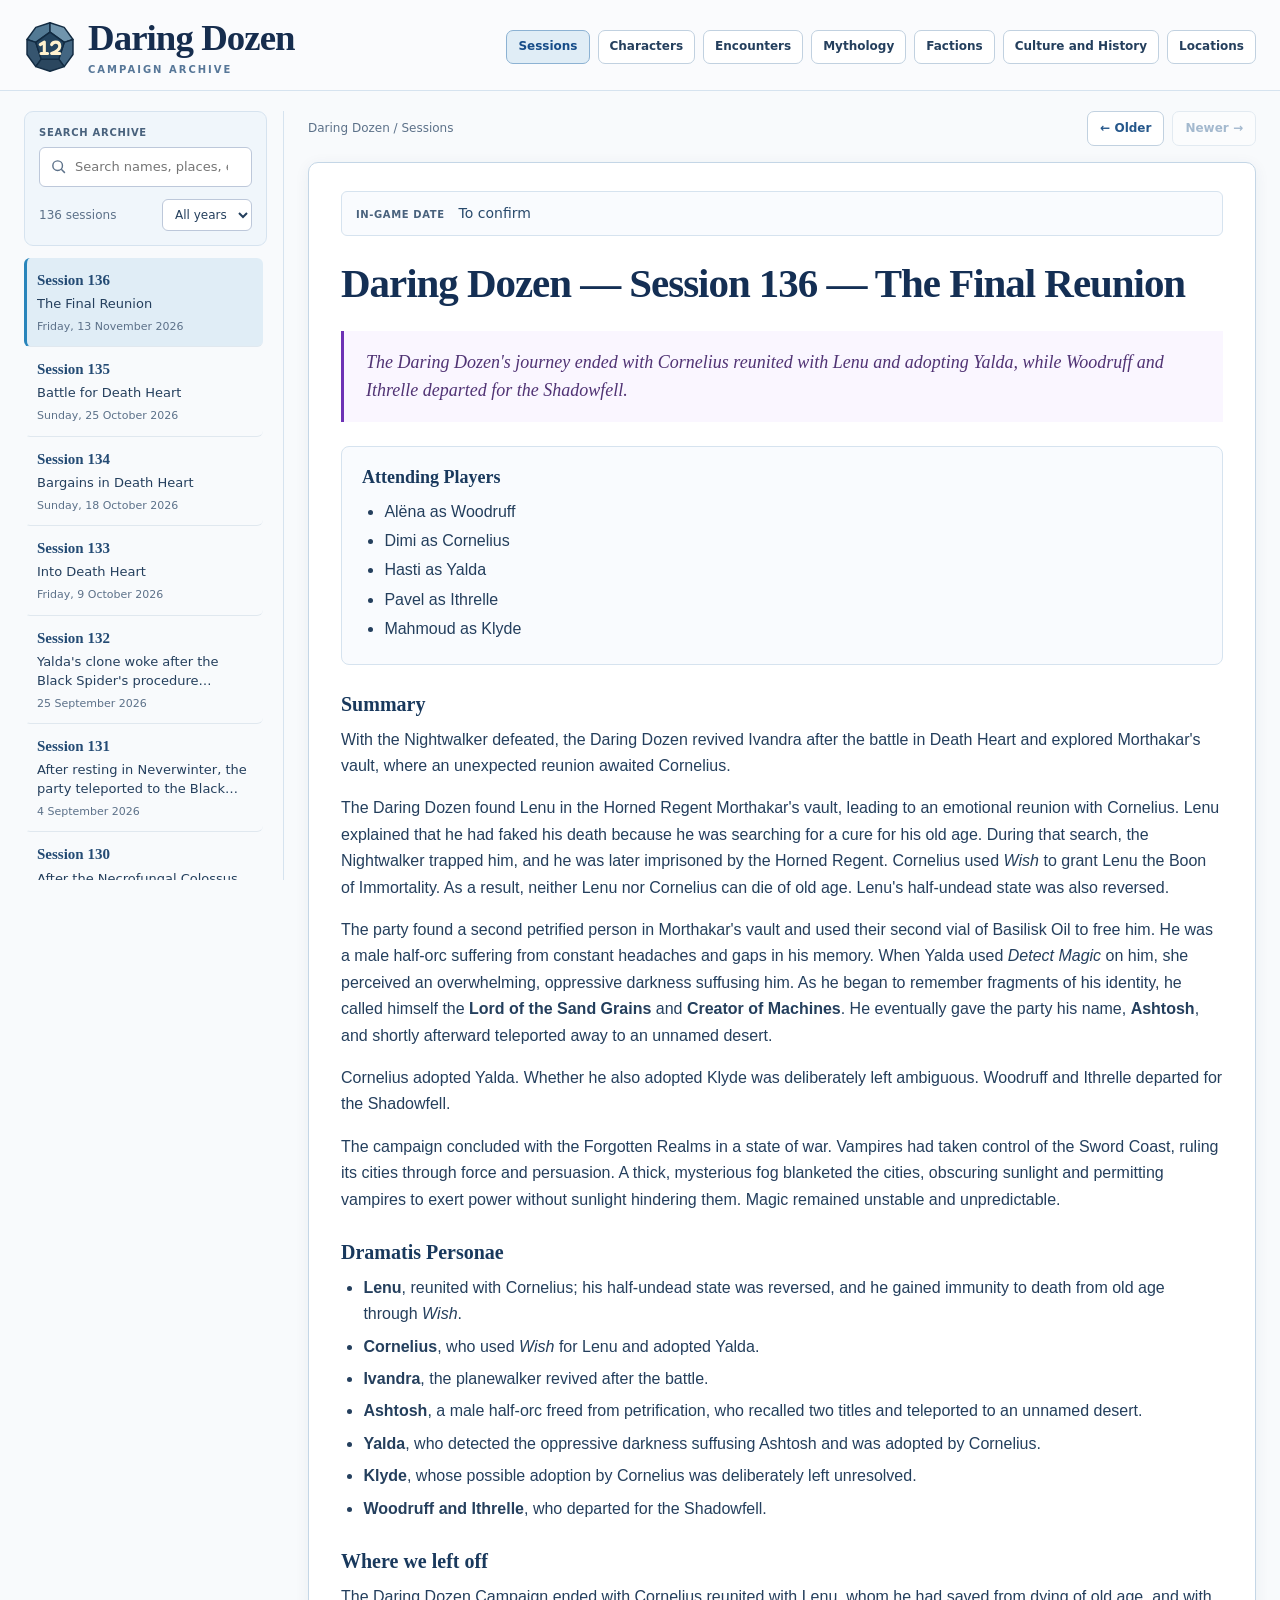
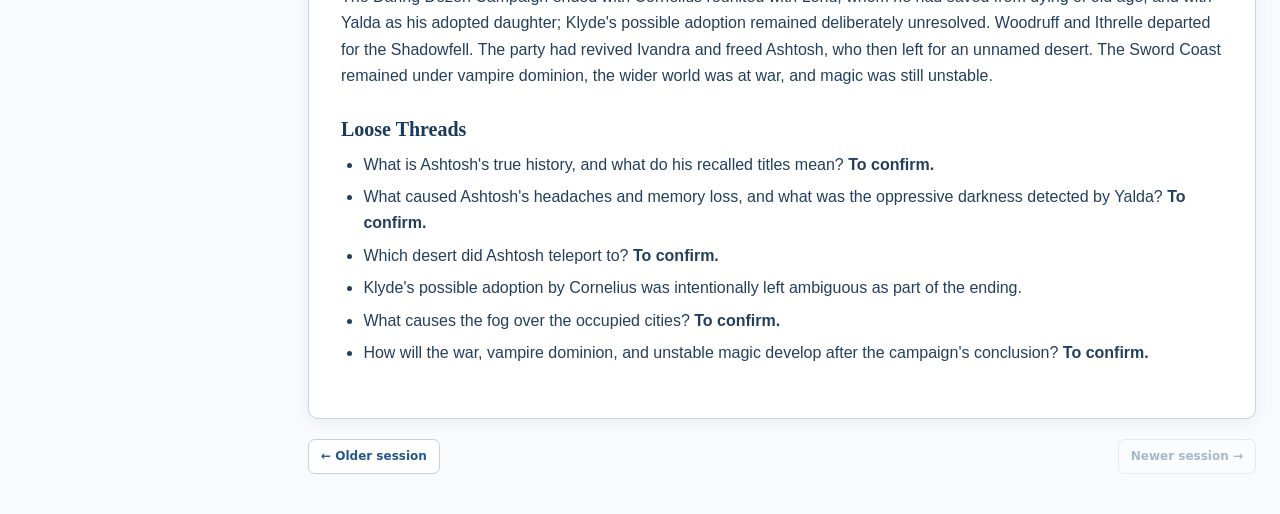
==== commit 439d3f59: "Publish Daring site generated by private Doldrum" ====
--- a/index.html
+++ b/index.html
@@ -6,7 +6,7 @@
   <meta name="viewport" content="width=device-width, initial-scale=1">
   <meta name="color-scheme" content="light">
   <meta name="robots" content="noindex,nofollow,noarchive">
-  <link rel="icon" type="image/svg+xml" href="[data-uri]">
+  <link rel="icon" type="image/svg+xml" href="[data-uri]">
   <title>Daring Dozen — Session Archive</title>
   <style>
     :root{--ink:#243f5d;--muted:#5c7189;--line:#d6e3ef;--paper:#fff;--bg:#f8fafc;--accent:#2873b9;--house:#6d32b5;--archive-header-height:110px;--shadow:0 3px 15px #203e6110;color-scheme:light}
@@ -81,7 +81,7 @@
   <a class="skip-link" href="#main">Skip to archive entry</a>
   <header class="site-header">
     <div class="header-inner">
-      <a class="brand" href="./" aria-label="Daring Dozen home"><img src="[data-uri]" width="52" height="52" alt=""><div><h1>Daring Dozen</h1><p class="brand-subtitle">Campaign archive</p></div></a>
+      <a class="brand" href="./" aria-label="Daring Dozen home"><img src="[data-uri]" width="52" height="52" alt=""><div><h1>Daring Dozen</h1><p class="brand-subtitle">Campaign archive</p></div></a>
       <button class="mobile-button" id="menu-button" aria-expanded="false" aria-controls="sidebar">Browse</button>
       <nav class="category-nav" id="category-nav" aria-label="Browse archive"></nav>
     </div>
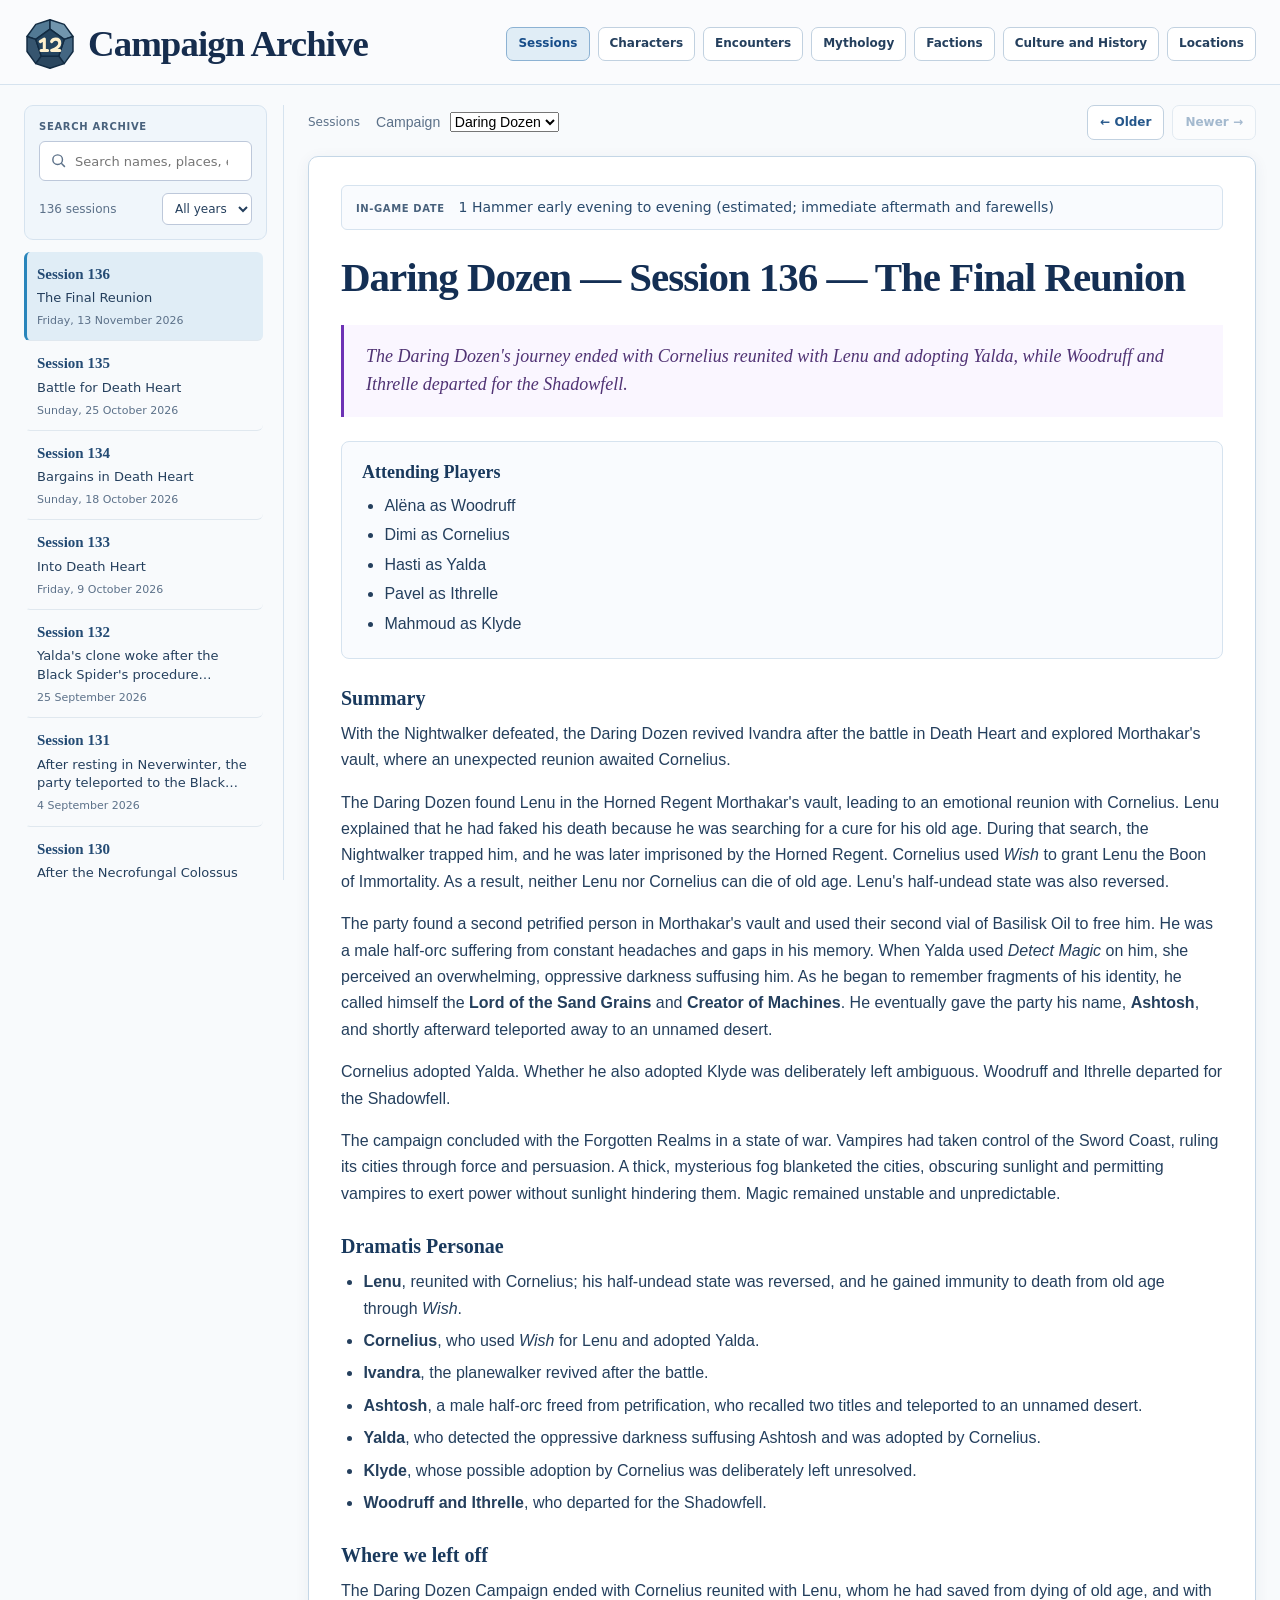
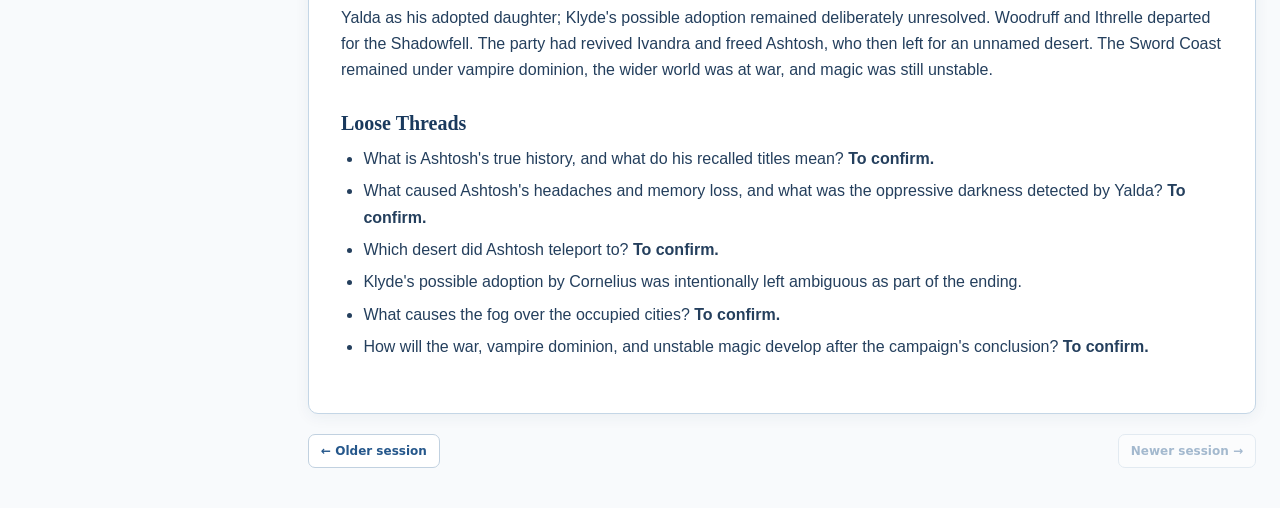
==== commit 787fd0eb: "Publish Daring site generated by private Doldrum" ====
--- a/index.html
+++ b/index.html
@@ -7,7 +7,7 @@
   <meta name="color-scheme" content="light">
   <meta name="robots" content="noindex,nofollow,noarchive">
   <link rel="icon" type="image/svg+xml" href="[data-uri]">
-  <title>Daring Dozen — Session Archive</title>
+  <title>Campaign Archive</title>
   <style>
     :root{--ink:#243f5d;--muted:#5c7189;--line:#d6e3ef;--paper:#fff;--bg:#f8fafc;--accent:#2873b9;--house:#6d32b5;--archive-header-height:110px;--shadow:0 3px 15px #203e6110;color-scheme:light}
     *{box-sizing:border-box}
@@ -41,6 +41,7 @@
     .empty{margin:18px 8px;color:var(--muted);font:14px/1.5 system-ui,sans-serif}
     .main{min-width:0}.topbar,.bottom-nav{max-width:1000px;margin-inline:auto}
     .topbar{display:flex;align-items:center;justify-content:space-between;flex-wrap:wrap;gap:10px 16px;margin-bottom:16px}
+    #campaign-picker{color:var(--muted);font-size:.88rem} #campaign{margin-left:.35rem}
     .breadcrumb{color:var(--muted);font:12px/1.5 system-ui,sans-serif}.top-actions{display:flex;gap:8px;margin-left:auto}
     .nav-button,.mobile-button,.drawer-close{padding:8px 12px;border:1px solid #c1d1e0;border-radius:7px;background:#fff;color:#25578b;font:600 12px/1.4 system-ui,sans-serif}
     .nav-button:hover,.mobile-button:hover,.drawer-close:hover{background:#edf3f8}.nav-button:disabled{opacity:.4;cursor:default}.mobile-button{display:none}
@@ -81,7 +82,7 @@
   <a class="skip-link" href="#main">Skip to archive entry</a>
   <header class="site-header">
     <div class="header-inner">
-      <a class="brand" href="./" aria-label="Daring Dozen home"><img src="[data-uri]" width="52" height="52" alt=""><div><h1>Daring Dozen</h1><p class="brand-subtitle">Campaign archive</p></div></a>
+      <a class="brand" href="./" aria-label="Campaign Archive home"><img src="[data-uri]" width="52" height="52" alt=""><div><h1>Campaign Archive</h1></div></a>
       <button class="mobile-button" id="menu-button" aria-expanded="false" aria-controls="sidebar">Browse</button>
       <nav class="category-nav" id="category-nav" aria-label="Browse archive"></nav>
     </div>
@@ -98,20 +99,24 @@
       <div class="session-list" id="session-list"></div>
     </aside>
     <main class="main" id="main" tabindex="-1">
-      <div class="topbar"><span class="breadcrumb" id="breadcrumb">Daring Dozen / Sessions</span><div class="top-actions"><button class="nav-button" id="older-top">← Older</button><button class="nav-button" id="newer-top">Newer →</button></div></div>
+      <div class="topbar"><span class="breadcrumb" id="breadcrumb">Sessions</span><label id="campaign-picker">Campaign <select id="campaign"></select></label><div class="top-actions"><button class="nav-button" id="older-top">← Older</button><button class="nav-button" id="newer-top">Newer →</button></div></div>
       <article class="sheet"><div class="sheet-top"><span class="chapter" id="sheet-label">In-game date</span><div class="game-date" id="game-date">Not recorded</div></div><div class="entry" id="entry"></div></article>
       <div class="bottom-nav"><button class="nav-button" id="older-bottom">← Older session</button><button class="nav-button" id="newer-bottom">Newer session →</button></div>
     </main>
   </div>
-  <script id="session-data" type="application/json">{"sessions":[{"number":136,"title":"Daring Dozen — Session 136 — The Final Reunion","date":"Friday, 13 November 2026","dateLabel":"Date played","gameDate":"To confirm","year":"2026","html":"\u003ch1\u003eDaring Dozen — Session 136 — The Final Reunion\u003c/h1\u003e\n\u003cblockquote class=\"memorable\"\u003eThe Daring Dozen\u0026#x27;s journey ended with Cornelius reunited with Lenu and adopting Yalda, while Woodruff and Ithrelle departed for the Shadowfell.\u003c/blockquote\u003e\n\u003cdiv class=\"player-headcount single\"\u003e\u003csection\u003e\u003ch3\u003eAttending Players\u003c/h3\u003e\n\u003cul\u003e\u003cli\u003eAlëna as Woodruff\u003c/li\u003e\u003cli\u003eDimi as Cornelius\u003c/li\u003e\u003cli\u003eHasti as Yalda\u003c/li\u003e\u003cli\u003ePavel as Ithrelle\u003c/li\u003e\u003cli\u003eMahmoud as Klyde\u003c/li\u003e\u003c/ul\u003e\u003c/section\u003e\u003c/div\u003e\n\u003ch3\u003eSummary\u003c/h3\u003e\n\u003cp\u003eWith the Nightwalker defeated, the Daring Dozen revived Ivandra after the battle in Death Heart and explored Morthakar\u0026#x27;s vault, where an unexpected reunion awaited Cornelius.\u003c/p\u003e\n\u003cp\u003eThe Daring Dozen found Lenu in the Horned Regent Morthakar\u0026#x27;s vault, leading to an emotional reunion with Cornelius. Lenu explained that he had faked his death because he was searching for a cure for his old age. During that search, the Nightwalker trapped him, and he was later imprisoned by the Horned Regent. Cornelius used \u003cem\u003eWish\u003c/em\u003e to grant Lenu the Boon of Immortality. As a result, neither Lenu nor Cornelius can die of old age. Lenu\u0026#x27;s half-undead state was also reversed.\u003c/p\u003e\n\u003cp\u003eThe party found a second petrified person in Morthakar\u0026#x27;s vault and used their second vial of Basilisk Oil to free him. He was a male half-orc suffering from constant headaches and gaps in his memory. When Yalda used \u003cem\u003eDetect Magic\u003c/em\u003e on him, she perceived an overwhelming, oppressive darkness suffusing him. As he began to remember fragments of his identity, he called himself the \u003cstrong\u003eLord of the Sand Grains\u003c/strong\u003e and \u003cstrong\u003eCreator of Machines\u003c/strong\u003e. He eventually gave the party his name, \u003cstrong\u003eAshtosh\u003c/strong\u003e, and shortly afterward teleported away to an unnamed desert.\u003c/p\u003e\n\u003cp\u003eCornelius adopted Yalda. Whether he also adopted Klyde was deliberately left ambiguous. Woodruff and Ithrelle departed for the Shadowfell.\u003c/p\u003e\n\u003cp\u003eThe campaign concluded with the Forgotten Realms in a state of war. Vampires had taken control of the Sword Coast, ruling its cities through force and persuasion. A thick, mysterious fog blanketed the cities, obscuring sunlight and permitting vampires to exert power without sunlight hindering them. Magic remained unstable and unpredictable.\u003c/p\u003e\n\u003ch3\u003eDramatis Personae\u003c/h3\u003e\n\u003cul\u003e\u003cli\u003e\u003cstrong\u003eLenu\u003c/strong\u003e, reunited with Cornelius; his half-undead state was reversed, and he gained immunity to death from old age through \u003cem\u003eWish\u003c/em\u003e.\u003c/li\u003e\u003cli\u003e\u003cstrong\u003eCornelius\u003c/strong\u003e, who used \u003cem\u003eWish\u003c/em\u003e for Lenu and adopted Yalda.\u003c/li\u003e\u003cli\u003e\u003cstrong\u003eIvandra\u003c/strong\u003e, the planewalker revived after the battle.\u003c/li\u003e\u003cli\u003e\u003cstrong\u003eAshtosh\u003c/strong\u003e, a male half-orc freed from petrification, who recalled two titles and teleported to an unnamed desert.\u003c/li\u003e\u003cli\u003e\u003cstrong\u003eYalda\u003c/strong\u003e, who detected the oppressive darkness suffusing Ashtosh and was adopted by Cornelius.\u003c/li\u003e\u003cli\u003e\u003cstrong\u003eKlyde\u003c/strong\u003e, whose possible adoption by Cornelius was deliberately left unresolved.\u003c/li\u003e\u003cli\u003e\u003cstrong\u003eWoodruff and Ithrelle\u003c/strong\u003e, who departed for the Shadowfell.\u003c/li\u003e\u003c/ul\u003e\n\u003ch3\u003eWhere we left off\u003c/h3\u003e\n\u003cp\u003eThe Daring Dozen Campaign ended with Cornelius reunited with Lenu, whom he had saved from dying of old age, and with Yalda as his adopted daughter; Klyde\u0026#x27;s possible adoption remained deliberately unresolved. Woodruff and Ithrelle departed for the Shadowfell. The party had revived Ivandra and freed Ashtosh, who then left for an unnamed desert. The Sword Coast remained under vampire dominion, the wider world was at war, and magic was still unstable.\u003c/p\u003e\n\u003ch3\u003eLoose Threads\u003c/h3\u003e\n\u003cul\u003e\u003cli\u003eWhat is Ashtosh\u0026#x27;s true history, and what do his recalled titles mean? \u003cstrong\u003eTo confirm.\u003c/strong\u003e\u003c/li\u003e\u003cli\u003eWhat caused Ashtosh\u0026#x27;s headaches and memory loss, and what was the oppressive darkness detected by Yalda? \u003cstrong\u003eTo confirm.\u003c/strong\u003e\u003c/li\u003e\u003cli\u003eWhich desert did Ashtosh teleport to? \u003cstrong\u003eTo confirm.\u003c/strong\u003e\u003c/li\u003e\u003cli\u003eKlyde\u0026#x27;s possible adoption by Cornelius was intentionally left ambiguous as part of the ending.\u003c/li\u003e\u003cli\u003eWhat causes the fog over the occupied cities? \u003cstrong\u003eTo confirm.\u003c/strong\u003e\u003c/li\u003e\u003cli\u003eHow will the war, vampire dominion, and unstable magic develop after the campaign\u0026#x27;s conclusion? \u003cstrong\u003eTo confirm.\u003c/strong\u003e\u003c/li\u003e\u003c/ul\u003e","text":" Daring Dozen — Session 136 — The Final Reunion\n\n The Daring Dozen's journey ended with Cornelius reunited with Lenu and adopting Yalda, while Woodruff and Ithrelle departed for the Shadowfell.\n\n Attending Players\n\n- Alëna as Woodruff\n- Dimi as Cornelius\n- Hasti as Yalda\n- Pavel as Ithrelle\n- Mahmoud as Klyde\n\n Summary\n\nWith the Nightwalker defeated, the Daring Dozen revived Ivandra after the battle in Death Heart and explored Morthakar's vault, where an unexpected reunion awaited Cornelius.\n\nThe Daring Dozen found Lenu in the Horned Regent Morthakar's vault, leading to an emotional reunion with Cornelius. Lenu explained that he had faked his death because he was searching for a cure for his old age. During that search, the Nightwalker trapped him, and he was later imprisoned by the Horned Regent. Cornelius used Wish to grant Lenu the Boon of Immortality. As a result, neither Lenu nor Cornelius can die of old age. Lenu's half-undead state was also reversed.\n\nThe party found a second petrified person in Morthakar's vault and used their second vial of Basilisk Oil to free him. He was a male half-orc suffering from constant headaches and gaps in his memory. When Yalda used Detect Magic on him, she perceived an overwhelming, oppressive darkness suffusing him. As he began to remember fragments of his identity, he called himself the Lord of the Sand Grains and Creator of Machines. He eventually gave the party his name, Ashtosh, and shortly afterward teleported away to an unnamed desert.\n\nCornelius adopted Yalda. Whether he also adopted Klyde was deliberately left ambiguous. Woodruff and Ithrelle departed for the Shadowfell.\n\nThe campaign concluded with the Forgotten Realms in a state of war. Vampires had taken control of the Sword Coast, ruling its cities through force and persuasion. A thick, mysterious fog blanketed the cities, obscuring sunlight and permitting vampires to exert power without sunlight hindering them. Magic remained unstable and unpredictable.\n\n Dramatis Personae\n\n- Lenu, reunited with Cornelius; his half-undead state was reversed, and he gained immunity to death from old age through Wish.\n- Cornelius, who used Wish for Lenu and adopted Yalda.\n- Ivandra, the planewalker revived after the battle.\n- Ashtosh, a male half-orc freed from petrification, who recalled two titles and teleported to an unnamed desert.\n- Yalda, who detected the oppressive darkness suffusing Ashtosh and was adopted by Cornelius.\n- Klyde, whose possible adoption by Cornelius was deliberately left unresolved.\n- Woodruff and Ithrelle, who departed for the Shadowfell.\n\n Where we left off\n\nThe Daring Dozen Campaign ended with Cornelius reunited with Lenu, whom he had saved from dying of old age, and with Yalda as his adopted daughter; Klyde's possible adoption remained deliberately unresolved. Woodruff and Ithrelle departed for the Shadowfell. The party had revived Ivandra and freed Ashtosh, who then left for an unnamed desert. The Sword Coast remained under vampire dominion, the wider world was at war, and magic was still unstable.\n\n Loose Threads\n\n- What is Ashtosh's true history, and what do his recalled titles mean? To confirm.\n- What caused Ashtosh's headaches and memory loss, and what was the oppressive darkness detected by Yalda? To confirm.\n- Which desert did Ashtosh teleport to? To confirm.\n- Klyde's possible adoption by Cornelius was intentionally left ambiguous as part of the ending.\n- What causes the fog over the occupied cities? To confirm.\n- How will the war, vampire dominion, and unstable magic develop after the campaign's conclusion? To confirm.","teaser":"With the Nightwalker defeated, the Daring Dozen revived Ivandra after the battle in Death Heart and explored M"},{"number":135,"title":"Daring Dozen — Session 135 — Battle for Death Heart","date":"Sunday, 25 October 2026","dateLabel":"Date played","gameDate":"To confirm","year":"2026","html":"\u003ch1\u003eDaring Dozen — Session 135 — Battle for Death Heart\u003c/h1\u003e\n\u003cblockquote class=\"memorable\"\u003eThe aberration was trapped, but the Horned Regent was imprisoned in stasis alongside it.\u003c/blockquote\u003e\n\u003cdiv class=\"player-headcount single\"\u003e\u003csection\u003e\u003ch3\u003eAttending Players\u003c/h3\u003e\n\u003cul\u003e\u003cli\u003eAlëna as Woodruff\u003c/li\u003e\u003cli\u003eDimi as Cornelius\u003c/li\u003e\u003cli\u003eHasti as Yalda\u003c/li\u003e\u003cli\u003ePavel as Ithrelle\u003c/li\u003e\u003cli\u003eMahmoud as Klyde\u003c/li\u003e\u003c/ul\u003e\u003c/section\u003e\u003c/div\u003e\n\u003ch3\u003eSummary\u003c/h3\u003e\n\u003cp\u003eThe Daring Dozen battled the Nightwalker in Death Heart\u0026#x27;s control chamber, trying to wrest control of the city\u0026#x27;s machinery from it. Ivandra fought alongside them but was killed during the battle. After a fierce confrontation, the Nightwalker transformed into the Unmoored Anchor, revealing its aberrant nature. The party summoned the Horned Regent, Morthakar, through a \u003cem\u003eGate\u003c/em\u003e spell and continued the fight. Ithrelle and her simulacrum inflicted tremendous melee damage while using \u003cem\u003eShapechange\u003c/em\u003e, primarily in marilith form. Cornelius and his simulacrum also dealt powerful blows, while Woodruff struck with \u003cem\u003eSunbeam\u003c/em\u003e and her Archer Form, Yalda used destructive magic, and Klyde used \u003cem\u003eEldritch Blast\u003c/em\u003e and Repelling Blast to push the aberration toward the chamber\u0026#x27;s center. Ultimately, the party defeated and successfully trapped the aberration. The Horned Regent was also trapped in the containment, leaving him imprisoned in stasis alongside it.\u003c/p\u003e\n\u003ch3\u003eDramatis Personae\u003c/h3\u003e\n\u003cul\u003e\u003cli\u003eThe Nightwalker, the enemy controlling the city\u0026#x27;s machinery, which transformed into the Unmoored Anchor during combat.\u003c/li\u003e\u003cli\u003eThe Unmoored Anchor, the aberration the party ultimately trapped.\u003c/li\u003e\u003cli\u003eIvandra, the planewalker who fought beside the party and died in combat.\u003c/li\u003e\u003cli\u003eMorthakar, the Horned Regent, summoned through \u003cem\u003eGate\u003c/em\u003e and trapped in stasis alongside the aberration.\u003c/li\u003e\u003c/ul\u003e\n\u003ch3\u003eWhere we left off\u003c/h3\u003e\n\u003cp\u003eThe aberration had been defeated and contained, with the Horned Regent also held in stasis. Ivandra had died during the battle.\u003c/p\u003e\n\u003ch3\u003eLoose Threads\u003c/h3\u003e\n\u003cul\u003e\u003cli\u003eThe consequences of trapping the Horned Regent alongside the aberration: \u003cstrong\u003eTo confirm\u003c/strong\u003e.\u003c/li\u003e\u003cli\u003eThe fate of Death Heart\u0026#x27;s machinery and its control after the battle: \u003cstrong\u003eTo confirm\u003c/strong\u003e.\u003c/li\u003e\u003cli\u003eThe implications of Ivandra\u0026#x27;s death: \u003cstrong\u003eTo confirm\u003c/strong\u003e.\u003c/li\u003e\u003c/ul\u003e","text":" Daring Dozen — Session 135 — Battle for Death Heart\n\n The aberration was trapped, but the Horned Regent was imprisoned in stasis alongside it.\n\n Attending Players\n\n- Alëna as Woodruff\n- Dimi as Cornelius\n- Hasti as Yalda\n- Pavel as Ithrelle\n- Mahmoud as Klyde\n\n Summary\n\nThe Daring Dozen battled the Nightwalker in Death Heart's control chamber, trying to wrest control of the city's machinery from it. Ivandra fought alongside them but was killed during the battle. After a fierce confrontation, the Nightwalker transformed into the Unmoored Anchor, revealing its aberrant nature. The party summoned the Horned Regent, Morthakar, through a Gate spell and continued the fight. Ithrelle and her simulacrum inflicted tremendous melee damage while using Shapechange, primarily in marilith form. Cornelius and his simulacrum also dealt powerful blows, while Woodruff struck with Sunbeam and her Archer Form, Yalda used destructive magic, and Klyde used Eldritch Blast and Repelling Blast to push the aberration toward the chamber's center. Ultimately, the party defeated and successfully trapped the aberration. The Horned Regent was also trapped in the containment, leaving him imprisoned in stasis alongside it.\n\n Dramatis Personae\n\n- The Nightwalker, the enemy controlling the city's machinery, which transformed into the Unmoored Anchor during combat.\n- The Unmoored Anchor, the aberration the party ultimately trapped.\n- Ivandra, the planewalker who fought beside the party and died in combat.\n- Morthakar, the Horned Regent, summoned through Gate and trapped in stasis alongside the aberration.\n\n Where we left off\n\nThe aberration had been defeated and contained, with the Horned Regent also held in stasis. Ivandra had died during the battle.\n\n Loose Threads\n\n- The consequences of trapping the Horned Regent alongside the aberration: To confirm.\n- The fate of Death Heart's machinery and its control after the battle: To confirm.\n- The implications of Ivandra's death: To confirm.","teaser":"The Daring Dozen battled the Nightwalker in Death Heart's control chamber, trying to wrest control of the city"},{"number":134,"title":"Daring Dozen — Session 134 — Bargains in Death Heart","date":"Sunday, 18 October 2026","dateLabel":"Date played","gameDate":"To confirm","year":"2026","html":"\u003ch1\u003eDaring Dozen — Session 134 — Bargains in Death Heart\u003c/h1\u003e\n\u003cdiv class=\"player-headcount\"\u003e\u003csection\u003e\u003ch3\u003eAttending Players\u003c/h3\u003e\n\u003cul\u003e\u003cli\u003eAlëna as Woodruff\u003c/li\u003e\u003cli\u003eDimi as Cornelius\u003c/li\u003e\u003cli\u003eHasti as Yalda\u003c/li\u003e\u003cli\u003ePavel as Ithrelle\u003c/li\u003e\u003c/ul\u003e\u003c/section\u003e\u003csection\u003e\u003ch3\u003eAbsent Players\u003c/h3\u003e\n\u003cul\u003e\u003cli\u003eMahmoud as Klyde\u003c/li\u003e\u003c/ul\u003e\u003c/section\u003e\u003c/div\u003e\n\u003ch3\u003eSummary\u003c/h3\u003e\n\u003cp\u003eYalda negotiated with the Listener. She agreed to trap the aberration for him, with forfeiture of her soul after death specified as a punishment, and in exchange the Listener agreed to kill the Pale Child for the party. Yalda signed the contract using another person\u0026#x27;s name and believed she had tricked the Listener. Whether that signature changes the contract\u0026#x27;s power or validity is \u003cstrong\u003eTo confirm\u003c/strong\u003e; the Listener\u0026#x27;s promised killing has not yet happened.\u003c/p\u003e\n\u003cp\u003eYalda then reunited with the party in front of the Horned Regent\u0026#x27;s palace. After negotiating with a guard, they entered and noticed approximately half a dozen strikingly lifelike statues that resembled the party and appeared to be petrified people.\u003c/p\u003e\n\u003cp\u003eThe party was introduced to the Horned Regent, Morthakar. They negotiated an agreement to deal with the Nightwalker, which had taken control of the city\u0026#x27;s machinery. In return, they asked only for equipment. They took supplies including three vials of Basilisk Oil, potions, and numerous magical weapons of up to +2. The regent also gave them permission to free Ivandra, a planewalker who had been petrified, so she could aid them in the fight. Whether she was restored during the session is \u003cstrong\u003eTo confirm\u003c/strong\u003e.\u003c/p\u003e\n\u003cp\u003eThe party managed to short-circuit the control room from outside and gain entry. Inside they found the Nightwalker manipulating the sphere\u0026#x27;s engine; it initially appeared not to notice them. They positioned themselves before the Nightwalker became aware of them. Initiative was rolled, and the session ended \u003cstrong\u003ebefore combat began\u003c/strong\u003e.\u003c/p\u003e\n\u003ch3\u003eDramatis Personae\u003c/h3\u003e\n\u003cul\u003e\u003cli\u003eYalda, who negotiated and signed the Listener\u0026#x27;s contract.\u003c/li\u003e\u003cli\u003eThe Listener, a lich who promised to kill the Pale Child in exchange for trapping the aberration.\u003c/li\u003e\u003cli\u003eThe Pale Child, the subject of the Listener\u0026#x27;s promised killing; not encountered in this session.\u003c/li\u003e\u003cli\u003eMorthakar, the Horned Regent of Death Heart.\u003c/li\u003e\u003cli\u003eIvandra, a petrified planewalker whom the regent allowed the party to restore.\u003c/li\u003e\u003cli\u003eThe Nightwalker, encountered at the sphere\u0026#x27;s engine.\u003c/li\u003e\u003c/ul\u003e\n\u003ch3\u003eWhere we left off\u003c/h3\u003e\n\u003cp\u003eThe party was inside the control room, facing the Nightwalker. The Nightwalker had noticed them and initiative had been rolled, but no combat turn had been played.\u003c/p\u003e\n\u003ch3\u003eLoose Threads\u003c/h3\u003e\n\u003cul\u003e\u003cli\u003eCan the Listener\u0026#x27;s contract bind Yalda despite her use of somebody else\u0026#x27;s name? \u003cstrong\u003eTo confirm.\u003c/strong\u003e\u003c/li\u003e\u003cli\u003eWhat precisely constitutes fulfillment or breach of the contract, and when would the soul-forfeiture penalty apply? \u003cstrong\u003eTo confirm.\u003c/strong\u003e\u003c/li\u003e\u003cli\u003eWill the Listener fulfill his promise concerning the Pale Child?\u003c/li\u003e\u003cli\u003eWas Ivandra actually restored, and what equipment and potions were allocated to whom? \u003cstrong\u003eTo confirm.\u003c/strong\u003e\u003c/li\u003e\u003cli\u003eHow will the confrontation with the Nightwalker and the control of the sphere\u0026#x27;s engine unfold?\u003c/li\u003e\u003c/ul\u003e","text":" Daring Dozen — Session 134 — Bargains in Death Heart\n\n Attending Players\n\n- Alëna as Woodruff\n- Dimi as Cornelius\n- Hasti as Yalda\n- Pavel as Ithrelle\n\n Absent Players\n\n- Mahmoud as Klyde\n\n Summary\n\nYalda negotiated with the Listener. She agreed to trap the aberration for him, with forfeiture of her soul after death specified as a punishment, and in exchange the Listener agreed to kill the Pale Child for the party. Yalda signed the contract using another person's name and believed she had tricked the Listener. Whether that signature changes the contract's power or validity is To confirm; the Listener's promised killing has not yet happened.\n\nYalda then reunited with the party in front of the Horned Regent's palace. After negotiating with a guard, they entered and noticed approximately half a dozen strikingly lifelike statues that resembled the party and appeared to be petrified people.\n\nThe party was introduced to the Horned Regent, Morthakar. They negotiated an agreement to deal with the Nightwalker, which had taken control of the city's machinery. In return, they asked only for equipment. They took supplies including three vials of Basilisk Oil, potions, and numerous magical weapons of up to +2. The regent also gave them permission to free Ivandra, a planewalker who had been petrified, so she could aid them in the fight. Whether she was restored during the session is To confirm.\n\nThe party managed to short-circuit the control room from outside and gain entry. Inside they found the Nightwalker manipulating the sphere's engine; it initially appeared not to notice them. They positioned themselves before the Nightwalker became aware of them. Initiative was rolled, and the session ended before combat began.\n\n Dramatis Personae\n\n- Yalda, who negotiated and signed the Listener's contract.\n- The Listener, a lich who promised to kill the Pale Child in exchange for trapping the aberration.\n- The Pale Child, the subject of the Listener's promised killing; not encountered in this session.\n- Morthakar, the Horned Regent of Death Heart.\n- Ivandra, a petrified planewalker whom the regent allowed the party to restore.\n- The Nightwalker, encountered at the sphere's engine.\n\n Where we left off\n\nThe party was inside the control room, facing the Nightwalker. The Nightwalker had noticed them and initiative had been rolled, but no combat turn had been played.\n\n Loose Threads\n\n- Can the Listener's contract bind Yalda despite her use of somebody else's name? To confirm.\n- What precisely constitutes fulfillment or breach of the contract, and when would the soul-forfeiture penalty apply? To confirm.\n- Will the Listener fulfill his promise concerning the Pale Child?\n- Was Ivandra actually restored, and what equipment and potions were allocated to whom? To confirm.\n- How will the confrontation with the Nightwalker and the control of the sphere's engine unfold?","teaser":"Yalda negotiated with the Listener. She agreed to trap the aberration for him, with forfeiture of her soul aft"},{"number":133,"title":"Daring Dozen — Session 133 — Into Death Heart","date":"Friday, 9 October 2026","dateLabel":"Date played","gameDate":"To confirm","year":"2026","html":"\u003ch1\u003eDaring Dozen — Session 133 — Into Death Heart\u003c/h1\u003e\n\u003cdiv class=\"player-headcount\"\u003e\u003csection\u003e\u003ch3\u003eAttending Players\u003c/h3\u003e\n\u003cul\u003e\u003cli\u003eAlëna as Woodruff\u003c/li\u003e\u003cli\u003eDimi as Cornelius\u003c/li\u003e\u003cli\u003eMahmoud as Klyde\u003c/li\u003e\u003cli\u003ePavel as Ithrelle\u003c/li\u003e\u003c/ul\u003e\u003c/section\u003e\u003csection\u003e\u003ch3\u003eAbsent Players\u003c/h3\u003e\n\u003cul\u003e\u003cli\u003eHasti as Yalda\u003c/li\u003e\u003c/ul\u003e\u003c/section\u003e\u003c/div\u003e\n\u003ch3\u003eSummary\u003c/h3\u003e\n\u003cp\u003eThe party travelled through the Negative Energy Plane toward an enormous metal sphere, roughly two kilometres across. \u003cem\u003eDeath Ward\u003c/em\u003e helped protect them, but the journey still required repeated saving throws. Before they entered the sphere, a beam scanned Yalda and she vanished. Magical contact established that she was being held in a cell.\u003c/p\u003e\n\u003cp\u003eThe others found a possible entrance and began blasting it, hearing mechanical noises from within. A talking skeleton acting as a border official intervened, and the party was brought inside. They learned that the sphere contained a city: a vessel said to have travelled from another dimension, now inhabited by liches, vampires, and other undead.\u003c/p\u003e\n\u003cp\u003eThe official seemed to be withholding information about the Nightwalker. A party member successfully used \u003cem\u003eModify Memory\u003c/em\u003e to make him believe that his ruler expected the visitors, wanted them treated like royalty, and had instructed him to answer their questions. The party learned that Yalda had been taken by a lich called the Listener.\u003c/p\u003e\n\u003cp\u003eWith a skeletal escort, they set off to meet the city\u0026#x27;s horned ruler, hoping he would order Yalda\u0026#x27;s release. On the way, a vampire feeding on a goblin stopped them. It attacked when they spoke to it. The party fought it off rather than killing it, and the session ended after that confrontation.\u003c/p\u003e\n\u003ch3\u003eDramatis Personae\u003c/h3\u003e\n\u003cul\u003e\u003cli\u003eYalda, separated from the party and held in a cell.\u003c/li\u003e\u003cli\u003eThe skeletal border official, whose cooperation was obtained through \u003cem\u003eModify Memory\u003c/em\u003e.\u003c/li\u003e\u003cli\u003eThe Listener, a lich identified as Yalda\u0026#x27;s captor; not encountered directly in the reported events.\u003c/li\u003e\u003cli\u003eThe skeletal escort.\u003c/li\u003e\u003cli\u003eThe vampire and the goblin it was feeding on.\u003c/li\u003e\u003c/ul\u003e\n\u003ch3\u003eWhere we left off\u003c/h3\u003e\n\u003cp\u003eYalda remained separated from the party. The party was inside the sphere and had driven off, but not killed, the vampire.\u003c/p\u003e\n\u003ch3\u003eLoose Threads\u003c/h3\u003e\n\u003cul\u003e\u003cli\u003eReach the horned ruler and seek an order releasing Yalda. This audience and her rescue have not yet happened.\u003c/li\u003e\u003cli\u003eContinue investigating the Nightwalker; the recording does not establish its precise location within the city.\u003c/li\u003e\u003cli\u003eWhat will the surviving vampire do next?\u003c/li\u003e\u003c/ul\u003e","text":" Daring Dozen — Session 133 — Into Death Heart\n\n Attending Players\n\n- Alëna as Woodruff\n- Dimi as Cornelius\n- Mahmoud as Klyde\n- Pavel as Ithrelle\n\n Absent Players\n\n- Hasti as Yalda\n\n Summary\n\nThe party travelled through the Negative Energy Plane toward an enormous metal sphere, roughly two kilometres across. Death Ward helped protect them, but the journey still required repeated saving throws. Before they entered the sphere, a beam scanned Yalda and she vanished. Magical contact established that she was being held in a cell.\n\nThe others found a possible entrance and began blasting it, hearing mechanical noises from within. A talking skeleton acting as a border official intervened, and the party was brought inside. They learned that the sphere contained a city: a vessel said to have travelled from another dimension, now inhabited by liches, vampires, and other undead.\n\nThe official seemed to be withholding information about the Nightwalker. A party member successfully used Modify Memory to make him believe that his ruler expected the visitors, wanted them treated like royalty, and had instructed him to answer their questions. The party learned that Yalda had been taken by a lich called the Listener.\n\nWith a skeletal escort, they set off to meet the city's horned ruler, hoping he would order Yalda's release. On the way, a vampire feeding on a goblin stopped them. It attacked when they spoke to it. The party fought it off rather than killing it, and the session ended after that confrontation.\n\n Dramatis Personae\n\n- Yalda, separated from the party and held in a cell.\n- The skeletal border official, whose cooperation was obtained through Modify Memory.\n- The Listener, a lich identified as Yalda's captor; not encountered directly in the reported events.\n- The skeletal escort.\n- The vampire and the goblin it was feeding on.\n\n Where we left off\n\nYalda remained separated from the party. The party was inside the sphere and had driven off, but not killed, the vampire.\n\n Loose Threads\n\n- Reach the horned ruler and seek an order releasing Yalda. This audience and her rescue have not yet happened.\n- Continue investigating the Nightwalker; the recording does not establish its precise location within the city.\n- What will the surviving vampire do next?","teaser":"The party travelled through the Negative Energy Plane toward an enormous metal sphere, roughly two kilometres"},{"number":132,"title":"Daring Dozen — Session 132","date":"25 September 2026","dateLabel":"Date played","gameDate":"28 Nightal afternoon to 1 Hammer afternoon (estimated from three nights of rest)","year":"2026","html":"\u003ch1\u003eDaring Dozen — Session 132\u003c/h1\u003e\n\u003cdiv class=\"player-headcount single\"\u003e\u003csection\u003e\u003ch3\u003eAttending Players\u003c/h3\u003e\n\u003cul\u003e\u003cli\u003eAlëna as Woodruff\u003c/li\u003e\u003cli\u003eDimi as Cornelius\u003c/li\u003e\u003cli\u003eHasti as Yalda\u003c/li\u003e\u003cli\u003eMahmoud as Klyde\u003c/li\u003e\u003cli\u003ePavel as Ithrelle\u003c/li\u003e\u003c/ul\u003e\u003c/section\u003e\u003c/div\u003e\n\u003ch3\u003eSummary\u003c/h3\u003e\n\u003cp\u003eYalda\u0026#x27;s clone woke after the Black Spider\u0026#x27;s procedure succeeded: the illithid\u0026#x27;s consciousness had been transferred into the new body. The party gave the Black Spider three days to continue his research with the illithid.\u003c/p\u003e\n\u003cp\u003eDuring those three days, Yalda learned that her patron had been the Nightwalker. She contacted Talos, who helped her renounce that connection. With the Nightwalker\u0026#x27;s hold on her severed, Yalda became a full-fledged level 20 sorcerer. She also investigated the Black Spider and found research materials and notes, but no sign of ill intent.\u003c/p\u003e\n\u003cp\u003eWoodruff sought peace after what she had endured. She tried to reconnect to the network on three nights; the first two attempts failed, and the third succeeded. After several attempts to reach Veylar, she finally heard a brief reply: he forgave her. The exchange brought her some calm. Ithrelle spoke with the Raven Queen, who blessed her and the party for their coming fight against the Nightwalker.\u003c/p\u003e\n\u003cp\u003eIthrelle also revealed an incident from her youth. While fighting powerful undead, she survived a battle that killed several fellow elven warriors from her order and left a large scar across her torso. Looking at the scar, Woodruff sensed a connection to the strange events surrounding them. Yalda, Woodruff, and Ithrelle discussed it in a \u003cem\u003eMagnificent Mansion\u003c/em\u003e, which also gave Woodruff space to seek peace and Yalda space to reckon with the two father figures in her life.\u003c/p\u003e\n\u003cp\u003eThe party prepared for the confrontation. They learned spells and used \u003cem\u003eHeroes\u0026#x27; Feast\u003c/em\u003e, \u003cem\u003eDeath Ward\u003c/em\u003e, air bubbles, \u003cem\u003eSimulacrum\u003c/em\u003e, \u003cem\u003eMind Blank\u003c/em\u003e, and \u003cem\u003eForesight\u003c/em\u003e. They also created clones and placed them in an interdimensional space about 30 meters on each side, where the bodies could develop. As a favor to the Black Spider, they made a clone of him with a ninth-level spell. Cornelius acquired a powerful staff. They created a special tuning fork using the curse Yalda was born with; the notes do not specify its properties.\u003c/p\u003e\n\u003cp\u003eOnce the transport ritual was ready, the party returned to the Black Spider. Although Yalda\u0026#x27;s link to the Nightwalker had been cut, some of that connection appeared to remain in her clone. The Black Spider used it to locate the Nightwalker in his plane. The party then plane-shifted and teleported into a complete void. At their destination, the only visible object was a large steel sphere. The session ended there.\u003c/p\u003e\n\u003ch2\u003eOpen threads\u003c/h2\u003e\n\u003cul\u003e\u003cli\u003eWhat is the steel sphere, and where exactly has the party arrived?\u003c/li\u003e\u003cli\u003eWhat connection did Woodruff sense in Ithrelle\u0026#x27;s scar?\u003c/li\u003e\u003cli\u003eWhat did the Black Spider learn from the illithid during the three days of research?\u003c/li\u003e\u003cli\u003eWhat role will Yalda\u0026#x27;s clone and its remaining link to the Nightwalker play?\u003c/li\u003e\u003c/ul\u003e","text":" Daring Dozen — Session 132\n\n Attending Players\n\n- Alëna as Woodruff\n- Dimi as Cornelius\n- Hasti as Yalda\n- Mahmoud as Klyde\n- Pavel as Ithrelle\n\n Summary\n\nYalda's clone woke after the Black Spider's procedure succeeded: the illithid's consciousness had been transferred into the new body. The party gave the Black Spider three days to continue his research with the illithid.\n\nDuring those three days, Yalda learned that her patron had been the Nightwalker. She contacted Talos, who helped her renounce that connection. With the Nightwalker's hold on her severed, Yalda became a full-fledged level 20 sorcerer. She also investigated the Black Spider and found research materials and notes, but no sign of ill intent.\n\nWoodruff sought peace after what she had endured. She tried to reconnect to the network on three nights; the first two attempts failed, and the third succeeded. After several attempts to reach Veylar, she finally heard a brief reply: he forgave her. The exchange brought her some calm. Ithrelle spoke with the Raven Queen, who blessed her and the party for their coming fight against the Nightwalker.\n\nIthrelle also revealed an incident from her youth. While fighting powerful undead, she survived a battle that killed several fellow elven warriors from her order and left a large scar across her torso. Looking at the scar, Woodruff sensed a connection to the strange events surrounding them. Yalda, Woodruff, and Ithrelle discussed it in a Magnificent Mansion, which also gave Woodruff space to seek peace and Yalda space to reckon with the two father figures in her life.\n\nThe party prepared for the confrontation. They learned spells and used Heroes' Feast, Death Ward, air bubbles, Simulacrum, Mind Blank, and Foresight. They also created clones and placed them in an interdimensional space about 30 meters on each side, where the bodies could develop. As a favor to the Black Spider, they made a clone of him with a ninth-level spell. Cornelius acquired a powerful staff. They created a special tuning fork using the curse Yalda was born with; the notes do not specify its properties.\n\nOnce the transport ritual was ready, the party returned to the Black Spider. Although Yalda's link to the Nightwalker had been cut, some of that connection appeared to remain in her clone. The Black Spider used it to locate the Nightwalker in his plane. The party then plane-shifted and teleported into a complete void. At their destination, the only visible object was a large steel sphere. The session ended there.\n\n Open threads\n\n- What is the steel sphere, and where exactly has the party arrived?\n- What connection did Woodruff sense in Ithrelle's scar?\n- What did the Black Spider learn from the illithid during the three days of research?\n- What role will Yalda's clone and its remaining link to the Nightwalker play?","teaser":"Yalda's clone woke after the Black Spider's procedure succeeded: the illithid's consciousness had been transfe"},{"number":131,"title":"Daring Dozen — Session 131","date":"4 September 2026","dateLabel":"Date played","gameDate":"28 Nightal morning to afternoon (estimated)","year":"2026","html":"\u003ch1\u003eDaring Dozen — Session 131\u003c/h1\u003e\n\u003cblockquote class=\"memorable\"\u003e“I went to the Inner Planes to discover my true essence. I made the mistake of visiting the Negative Material Plane in order to understand my body\u0026#x27;s urge to decay and the cycle of death in life. I thought myself protected against the ill effects of the plane with my magic, but I was wrong. The blackness of infinite nothing pressed on my soul, and I was beset by shadows that sought to snuff out my very soul. I lost my way for a time - for an eternity - and nearly lost my existence. I could feel my essence falling away from me, and am even now half-gone. Never will I return.” — Candrian of Sigil\u003c/blockquote\u003e\n\u003cdiv class=\"player-headcount\"\u003e\u003csection\u003e\u003ch3\u003eAttending Players\u003c/h3\u003e\n\u003cul\u003e\u003cli\u003eAlëna as Woodruff\u003c/li\u003e\u003cli\u003eHasti as Yalda\u003c/li\u003e\u003cli\u003eMahmoud as Klyde\u003c/li\u003e\u003cli\u003ePavel as Ithrelle\u003c/li\u003e\u003c/ul\u003e\u003c/section\u003e\u003csection\u003e\u003ch3\u003eAbsent Players\u003c/h3\u003e\n\u003cul\u003e\u003cli\u003eDimi as Cornelius\u003c/li\u003e\u003c/ul\u003e\u003c/section\u003e\u003c/div\u003e\n\u003ch3\u003eSummary\u003c/h3\u003e\n\u003cp\u003eAfter resting in Neverwinter, the party teleported to the Black Spider\u0026#x27;s cave. Yalda learned that he had used her blood to create an unconscious duplicate of her. He intended to transfer the illithid Zzara\u0026#x27;kath\u0026#x27;s soul from Yalda\u0026#x27;s ring into that body, hoping to obtain information the illithid possessed.\u003c/p\u003e\n\u003cp\u003eThe Black Spider said his research would let him pinpoint the Nightwalker in its plane. He claimed the planes were merging and interfering with magic. He also paid the party 5,000 gold he owed them. The party explored a difficult-to-reach area of the cave and sensed powerful magical energy without identifying its source. They learned they would need air and \u003cem\u003eDeath Ward\u003c/em\u003e to survive travel to the Negative Energy Plane.\u003c/p\u003e\n\u003cp\u003eThe session ended when the Black Spider completed the transfer ritual and Yalda\u0026#x27;s duplicate opened its eyes. The available recap did not yet prove that the transfer had succeeded. Session 132 later established that the procedure worked.\u003c/p\u003e","text":" Daring Dozen — Session 131\n\n “I went to the Inner Planes to discover my true essence. I made the mistake of visiting the Negative Material Plane in order to understand my body's urge to decay and the cycle of death in life. I thought myself protected against the ill effects of the plane with my magic, but I was wrong. The blackness of infinite nothing pressed on my soul, and I was beset by shadows that sought to snuff out my very soul. I lost my way for a time - for an eternity - and nearly lost my existence. I could feel my essence falling away from me, and am even now half-gone. Never will I return.” — Candrian of Sigil\n\n Attending Players\n\n- Alëna as Woodruff\n- Hasti as Yalda\n- Mahmoud as Klyde\n- Pavel as Ithrelle\n\n Absent Players\n\n- Dimi as Cornelius\n\n Summary\n\nAfter resting in Neverwinter, the party teleported to the Black Spider's cave. Yalda learned that he had used her blood to create an unconscious duplicate of her. He intended to transfer the illithid Zzara'kath's soul from Yalda's ring into that body, hoping to obtain information the illithid possessed.\n\nThe Black Spider said his research would let him pinpoint the Nightwalker in its plane. He claimed the planes were merging and interfering with magic. He also paid the party 5,000 gold he owed them. The party explored a difficult-to-reach area of the cave and sensed powerful magical energy without identifying its source. They learned they would need air and Death Ward to survive travel to the Negative Energy Plane.\n\nThe session ended when the Black Spider completed the transfer ritual and Yalda's duplicate opened its eyes. The available recap did not yet prove that the transfer had succeeded. Session 132 later established that the procedure worked.","teaser":"After resting in Neverwinter, the party teleported to the Black Spider's cave. Yalda learned that he had used"},{"number":130,"title":"Daring Dozen — Session 130","date":"28 August 2026","dateLabel":"Date played","gameDate":"27 Nightal noon to 28 Nightal morning (end estimated)","year":"2026","html":"\u003ch1\u003eDaring Dozen — Session 130\u003c/h1\u003e\n\u003cdiv class=\"player-headcount\"\u003e\u003csection\u003e\u003ch3\u003eAttending Players\u003c/h3\u003e\n\u003cul\u003e\u003cli\u003eAlëna as Woodruff\u003c/li\u003e\u003cli\u003eHasti as Yalda\u003c/li\u003e\u003cli\u003eMahmoud as Klyde\u003c/li\u003e\u003cli\u003ePavel as Ithrelle\u003c/li\u003e\u003c/ul\u003e\u003c/section\u003e\u003csection\u003e\u003ch3\u003eAbsent Players\u003c/h3\u003e\n\u003cul\u003e\u003cli\u003eDimi as Cornelius\u003c/li\u003e\u003c/ul\u003e\u003c/section\u003e\u003c/div\u003e\n\u003ch3\u003eSummary\u003c/h3\u003e\n\u003cp\u003eAfter the Necrofungal Colossus was destroyed, the party traveled to Neverwinter. A guard with a connection to someone they knew let them through the gate. Yalda suggested finding magical equipment for Woodruff. While searching, they noticed a thin tiefling boy of about ten following them. They befriended him, learned he was called Boy, and he led them to a magical item shop.\u003c/p\u003e\n\u003cp\u003eThe shop was run by an elderly woman who did not seem entirely human. Customers pictured an item and made a Wisdom check to find it; more unusual items were harder to locate. Yalda found a staff, and Woodruff replaced some missing equipment. The exact items were not given in the recap.\u003c/p\u003e\n\u003cp\u003eAt the temple of Selûne, the party spoke with Varos and asked an assistant to look after Boy. They discussed where the spores had come from and whether they were connected to Shar, the Nightwalker, or the Far Realm. These remained questions rather than conclusions.\u003c/p\u003e\n\u003cp\u003eWoodruff cast \u003cem\u003eGreater Restoration\u003c/em\u003e on Ithrelle\u0026#x27;s crown. The party removed it and put it in a bag of holding. After a long rest, they prepared to visit the Black Spider.\u003c/p\u003e\n\u003ch2\u003eOpen threads\u003c/h2\u003e\n\u003cul\u003e\u003cli\u003eWhat are the spores\u0026#x27; origins and connections?\u003c/li\u003e\u003cli\u003eWhat was the crown doing to Ithrelle?\u003c/li\u003e\u003cli\u003eHow had Woodruff recovered after the colossus\u0026#x27;s destruction?\u003c/li\u003e\u003cli\u003eWhat did the Black Spider want from the party?\u003c/li\u003e\u003c/ul\u003e","text":" Daring Dozen — Session 130\n\n Attending Players\n\n- Alëna as Woodruff\n- Hasti as Yalda\n- Mahmoud as Klyde\n- Pavel as Ithrelle\n\n Absent Players\n\n- Dimi as Cornelius\n\n Summary\n\nAfter the Necrofungal Colossus was destroyed, the party traveled to Neverwinter. A guard with a connection to someone they knew let them through the gate. Yalda suggested finding magical equipment for Woodruff. While searching, they noticed a thin tiefling boy of about ten following them. They befriended him, learned he was called Boy, and he led them to a magical item shop.\n\nThe shop was run by an elderly woman who did not seem entirely human. Customers pictured an item and made a Wisdom check to find it; more unusual items were harder to locate. Yalda found a staff, and Woodruff replaced some missing equipment. The exact items were not given in the recap.\n\nAt the temple of Selûne, the party spoke with Varos and asked an assistant to look after Boy. They discussed where the spores had come from and whether they were connected to Shar, the Nightwalker, or the Far Realm. These remained questions rather than conclusions.\n\nWoodruff cast Greater Restoration on Ithrelle's crown. The party removed it and put it in a bag of holding. After a long rest, they prepared to visit the Black Spider.\n\n Open threads\n\n- What are the spores' origins and connections?\n- What was the crown doing to Ithrelle?\n- How had Woodruff recovered after the colossus's destruction?\n- What did the Black Spider want from the party?","teaser":"After the Necrofungal Colossus was destroyed, the party traveled to Neverwinter. A guard with a connection to"},{"number":129,"title":"Daring Dozen — Session 129","date":"Friday, 3 July 2026 19:00","dateLabel":"Archive timestamp","gameDate":"26 Nightal noon to afternoon (end estimated)","year":"2026","html":"\u003ch1\u003eDaring Dozen — Session 129\u003c/h1\u003e\n\u003cdiv class=\"player-headcount single\"\u003e\u003csection\u003e\u003ch3\u003eAttending Players\u003c/h3\u003e\n\u003cul\u003e\u003cli\u003eAlëna as Woodruff\u003c/li\u003e\u003cli\u003eDimi as Cornelius\u003c/li\u003e\u003cli\u003eHasti as Yalda\u003c/li\u003e\u003cli\u003eMahmoud as Klyde\u003c/li\u003e\u003cli\u003ePavel as Ithrelle\u003c/li\u003e\u003c/ul\u003e\u003c/section\u003e\u003c/div\u003e\n\u003ch3\u003eSummary\u003c/h3\u003e\n\u003cp\u003eThe party destroyed the Necrofungal Colossus and learned it had formed around Woodruff\u0026#x27;s dispersed remains.\u003c/p\u003e\n\u003ch3\u003eLoose Threads\u003c/h3\u003e\n\u003cul\u003e\u003cli\u003eYalda gave the Black Spider some of her DNA\u003c/li\u003e\u003cli\u003eZzara\u0026#x27;kath returns on Yalda\u0026#x27;s finger\u003c/li\u003e\u003c/ul\u003e","text":" Daring Dozen — Session 129\n\n Attending Players  \n\n- Alëna as Woodruff\n- Dimi as Cornelius  \n- Hasti as Yalda  \n- Mahmoud as Klyde  \n- Pavel as Ithrelle\n\n Summary\n\nThe party destroyed the Necrofungal Colossus and learned it had formed around Woodruff's dispersed remains.\n\n Loose Threads  \n\n- Yalda gave the Black Spider some of her DNA  \n- Zzara'kath returns on Yalda's finger","teaser":"The party destroyed the Necrofungal Colossus and learned it had formed around Woodruff's dispersed remains."},{"number":128,"title":"Daring Dozen — Session 128","date":"Wednesday, 1 July 2026 19:00","dateLabel":"Archive timestamp","gameDate":"26 Nightal late morning to noon (estimated)","year":"2026","html":"\u003ch1\u003eDaring Dozen — Session 128\u003c/h1\u003e\n\u003cdiv class=\"player-headcount\"\u003e\u003csection\u003e\u003ch3\u003eAttending Players\u003c/h3\u003e\n\u003cul\u003e\u003cli\u003eDimi as Cornelius\u003c/li\u003e\u003cli\u003eHasti as Yalda\u003c/li\u003e\u003cli\u003ePavel as Ithrelle\u003c/li\u003e\u003c/ul\u003e\u003c/section\u003e\u003csection\u003e\u003ch3\u003eAbsent Players\u003c/h3\u003e\n\u003cul\u003e\u003cli\u003eMahmoud as Klyde\u003c/li\u003e\u003c/ul\u003e\u003c/section\u003e\u003c/div\u003e\n\u003ch3\u003eSummary\u003c/h3\u003e\n\u003cp\u003eBattle against the Necrofungal Colossus commences. Veylar is trapped inside it. They manage to Wish for Veylar to exit the aberration. The party manages to damage the gargantuan creature and Wished for Veylar to appear outside of it.\u003c/p\u003e\n\u003ch3\u003eDramatis Personae\u003c/h3\u003e\n\u003cul\u003e\u003cli\u003eVeylar\u003c/li\u003e\u003c/ul\u003e\n\u003ch3\u003eLoose Threads\u003c/h3\u003e\n\u003cul\u003e\u003cli\u003eYalda gave the Black Spider some of her DNA\u003c/li\u003e\u003cli\u003eZzara\u0026#x27;kath returns on Yalda\u0026#x27;s finger\u003c/li\u003e\u003c/ul\u003e","text":" Daring Dozen — Session 128\n\n Attending Players  \n\n- Dimi as Cornelius  \n- Hasti as Yalda  \n- Pavel as Ithrelle  \n\n Absent Players  \n\n- Mahmoud as Klyde  \n\n Summary  \n\nBattle against the Necrofungal Colossus commences. Veylar is trapped inside it. They manage to  \nWish for Veylar to exit the aberration. The party manages to damage the gargantuan creature and  \nWished for Veylar to appear outside of it.  \n\n Dramatis Personae  \n\n- Veylar  \n\n Loose Threads  \n\n- Yalda gave the Black Spider some of her DNA  \n- Zzara'kath returns on Yalda's finger","teaser":"Battle against the Necrofungal Colossus commences. Veylar is trapped inside it. They manage to"},{"number":127,"title":"Daring Dozen — Session 127","date":"Friday, 19 June 2026 19:00","dateLabel":"Archive timestamp","gameDate":"26 Nightal morning to late morning (estimated)","year":"2026","html":"\u003ch1\u003eDaring Dozen — Session 127\u003c/h1\u003e\n\u003cdiv class=\"player-headcount single\"\u003e\u003csection\u003e\u003ch3\u003eAttending Players\u003c/h3\u003e\n\u003cul\u003e\u003cli\u003eDimi as Cornelius\u003c/li\u003e\u003cli\u003eHasti as Yalda\u003c/li\u003e\u003cli\u003eMahmoud as Klyde\u003c/li\u003e\u003cli\u003ePavel as Ithrelle\u003c/li\u003e\u003c/ul\u003e\u003c/section\u003e\u003c/div\u003e\n\u003ch3\u003eSummary\u003c/h3\u003e\n\u003cp\u003eThe party rested and investigated the Neverwinter Woods. They noticed strange animal behavior and tried to contact Veylar. He seemed to be in trouble and they teleported to him. At the other end of the portal, they were attacked.\u003c/p\u003e\n\u003ch3\u003eLoose Threads\u003c/h3\u003e\n\u003cul\u003e\u003cli\u003eYalda gave the Black Spider some of her DNA\u003c/li\u003e\u003cli\u003eZzara\u0026#x27;kath returns on Yalda\u0026#x27;s finger\u003c/li\u003e\u003c/ul\u003e","text":" Daring Dozen — Session 127\n\n Attending Players  \n\n- Dimi as Cornelius  \n- Hasti as Yalda  \n- Mahmoud as Klyde  \n- Pavel as Ithrelle\n\n Summary  \n\nThe party rested and investigated the Neverwinter Woods. They noticed strange animal behavior  \nand tried to contact Veylar. He seemed to be in trouble and they teleported to him. At the other end  \nof the portal, they were attacked.  \n\n Loose Threads  \n\n- Yalda gave the Black Spider some of her DNA  \n- Zzara'kath returns on Yalda's finger","teaser":"The party rested and investigated the Neverwinter Woods. They noticed strange animal behavior"},{"number":126,"title":"Daring Dozen — Session 126","date":"Friday, 29 May 2026 19:00","dateLabel":"Archive timestamp","gameDate":"26 Nightal morning","year":"2026","html":"\u003ch1\u003eDaring Dozen — Session 126\u003c/h1\u003e\n\u003cdiv class=\"player-headcount\"\u003e\u003csection\u003e\u003ch3\u003eAttending Players\u003c/h3\u003e\n\u003cul\u003e\u003cli\u003eDimi as Cornelius\u003c/li\u003e\u003cli\u003eHasti as Yalda\u003c/li\u003e\u003cli\u003ePavel as Ithrelle\u003c/li\u003e\u003c/ul\u003e\u003c/section\u003e\u003csection\u003e\u003ch3\u003eAbsent Players\u003c/h3\u003e\n\u003cul\u003e\u003cli\u003eMahmoud as Klyde\u003c/li\u003e\u003c/ul\u003e\u003c/section\u003e\u003c/div\u003e\n\u003ch3\u003eSummary\u003c/h3\u003e\n\u003cp\u003eThe players teleport to Cedric Thornton to rest safely. Yalda writes a note to Hanna concerning Cornelius and the fact that he did not remember her.\u003c/p\u003e\n\u003ch3\u003eDramatis Personae\u003c/h3\u003e\n\u003cul\u003e\u003cli\u003eHanna\u003c/li\u003e\u003c/ul\u003e\n\u003ch3\u003eLoose Threads\u003c/h3\u003e\n\u003cul\u003e\u003cli\u003eYalda gave the Black Spider some of her DNA\u003c/li\u003e\u003cli\u003eZzara\u0026#x27;kath returns on Yalda\u0026#x27;s finger\u003c/li\u003e\u003c/ul\u003e","text":" Daring Dozen — Session 126\n\n Attending Players  \n\n- Dimi as Cornelius  \n- Hasti as Yalda  \n- Pavel as Ithrelle  \n\n Absent Players  \n\n- Mahmoud as Klyde  \n\n Summary  \n\nThe players teleport to Cedric Thornton to rest safely. Yalda writes a note to Hanna concerning  \nCornelius and the fact that he did not remember her.  \n\n Dramatis Personae  \n\n- Hanna  \n\n Loose Threads  \n\n- Yalda gave the Black Spider some of her DNA  \n- Zzara'kath returns on Yalda's finger","teaser":"The players teleport to Cedric Thornton to rest safely. Yalda writes a note to Hanna concerning"},{"number":125,"title":"Daring Dozen — Session 125","date":"Friday, 8 May 2026 19:00","dateLabel":"Archive timestamp","gameDate":"25 Nightal morning","year":"2026","html":"\u003ch1\u003eDaring Dozen — Session 125\u003c/h1\u003e\n\u003cdiv class=\"player-headcount\"\u003e\u003csection\u003e\u003ch3\u003eAttending Players\u003c/h3\u003e\n\u003cul\u003e\u003cli\u003eHasti as Yalda\u003c/li\u003e\u003cli\u003eMahmoud as Klyde\u003c/li\u003e\u003cli\u003ePavel as Ithrelle\u003c/li\u003e\u003c/ul\u003e\u003c/section\u003e\u003csection\u003e\u003ch3\u003eAbsent Players\u003c/h3\u003e\n\u003cul\u003e\u003cli\u003eDimi as Cornelius\u003c/li\u003e\u003c/ul\u003e\u003c/section\u003e\u003c/div\u003e\n\u003ch3\u003eSummary\u003c/h3\u003e\n\u003cp\u003eThe party re-established control of the breached part of the city of Waterdeep.\u003c/p\u003e\n\u003ch3\u003eLoose Threads\u003c/h3\u003e\n\u003cul\u003e\u003cli\u003eYalda gave the Black Spider some of her DNA\u003c/li\u003e\u003cli\u003eZzara\u0026#x27;kath returns on Yalda\u0026#x27;s finger\u003c/li\u003e\u003c/ul\u003e","text":" Daring Dozen — Session 125\n\n Attending Players  \n\n- Hasti as Yalda  \n- Mahmoud as Klyde  \n- Pavel as Ithrelle  \n\n Absent Players  \n\n- Dimi as Cornelius  \n\n Summary  \n\nThe party re-established control of the breached part of the city of Waterdeep.  \n\n Loose Threads  \n\n- Yalda gave the Black Spider some of her DNA  \n- Zzara'kath returns on Yalda's finger","teaser":"The party re-established control of the breached part of the city of Waterdeep."},{"number":124,"title":"Daring Dozen — Session 124","date":"Friday, 1 May 2026 19:00","dateLabel":"Archive timestamp","gameDate":"25 Nightal morning","year":"2026","html":"\u003ch1\u003eDaring Dozen — Session 124\u003c/h1\u003e\n\u003cdiv class=\"player-headcount single\"\u003e\u003csection\u003e\u003ch3\u003eAttending Players\u003c/h3\u003e\n\u003cul\u003e\u003cli\u003eDimi as Cornelius\u003c/li\u003e\u003cli\u003eHasti as Yalda\u003c/li\u003e\u003cli\u003eMahmoud as Klyde\u003c/li\u003e\u003cli\u003ePavel as Ithrelle\u003c/li\u003e\u003c/ul\u003e\u003c/section\u003e\u003c/div\u003e\n\u003ch3\u003eSummary\u003c/h3\u003e\n\u003cp\u003eThe party continues the battle for Waterdeep.\u003c/p\u003e\n\u003ch3\u003eLoose Threads\u003c/h3\u003e\n\u003cul\u003e\u003cli\u003eYalda gave the Black Spider some of her DNA\u003c/li\u003e\u003cli\u003eZzara\u0026#x27;kath returns on Yalda\u0026#x27;s finger\u003c/li\u003e\u003c/ul\u003e","text":" Daring Dozen — Session 124\n\n Attending Players  \n\n- Dimi as Cornelius  \n- Hasti as Yalda  \n- Mahmoud as Klyde  \n- Pavel as Ithrelle\n\n Summary  \n\nThe party continues the battle for Waterdeep.  \n\n Loose Threads  \n\n- Yalda gave the Black Spider some of her DNA  \n- Zzara'kath returns on Yalda's finger","teaser":"Session notes"},{"number":123,"title":"Daring Dozen — Session 123","date":"Friday, 17 April 2026 16:44","dateLabel":"Archive timestamp","gameDate":"25 Nightal morning","year":"2026","html":"\u003ch1\u003eDaring Dozen — Session 123\u003c/h1\u003e\n\u003cdiv class=\"player-headcount single\"\u003e\u003csection\u003e\u003ch3\u003eAttending Players\u003c/h3\u003e\n\u003cul\u003e\u003cli\u003eDimi as Cornelius\u003c/li\u003e\u003cli\u003eHasti as Yalda\u003c/li\u003e\u003cli\u003eMahmoud as Klyde\u003c/li\u003e\u003cli\u003ePavel as Ithrelle\u003c/li\u003e\u003c/ul\u003e\u003c/section\u003e\u003c/div\u003e\n\u003ch3\u003eSummary\u003c/h3\u003e\n\u003cp\u003eThe party continues the battle and Klyde summons Woodruff from another dimension who erupts into a storm of spores, damaging the undead surrounding her. The battle fcontinues.\u003c/p\u003e\n\u003ch3\u003eDramatis Personae\u003c/h3\u003e\n\u003cul\u003e\u003cli\u003eWoodruff\u003c/li\u003e\u003c/ul\u003e\n\u003ch3\u003eLoose Threads\u003c/h3\u003e\n\u003cul\u003e\u003cli\u003eYalda gave the Black Spider some of her DNA\u003c/li\u003e\u003cli\u003eZzara\u0026#x27;kath returns on Yalda\u0026#x27;s finger\u003c/li\u003e\u003c/ul\u003e","text":" Daring Dozen — Session 123\n\n Attending Players  \n\n• Dimi as Cornelius  \n• Hasti as Yalda  \n• Mahmoud as Klyde  \n• Pavel as Ithrelle\n\n Summary  \n\nThe party continues the battle and Klyde summons Woodruff from another dimension who erupts  \ninto a storm of spores, damaging the undead surrounding her. The battle fcontinues.  \n\n Dramatis Personae  \n\n• Woodruff  \n\n Loose Threads  \n\n• Yalda gave the Black Spider some of her DNA  \n• Zzara'kath returns on Yalda's finger","teaser":"The party continues the battle and Klyde summons Woodruff from another dimension who erupts"},{"number":122,"title":"Daring Dozen — Session 122","date":"Friday, 27 March 2026 19:00","dateLabel":"Archive timestamp","gameDate":"25 Nightal morning","year":"2026","html":"\u003ch1\u003eDaring Dozen — Session 122\u003c/h1\u003e\n\u003cdiv class=\"player-headcount\"\u003e\u003csection\u003e\u003ch3\u003eAttending Players\u003c/h3\u003e\n\u003cul\u003e\u003cli\u003eDimi as Cornelius\u003c/li\u003e\u003cli\u003eHasti as Yalda\u003c/li\u003e\u003cli\u003ePavel as Ithrelle\u003c/li\u003e\u003c/ul\u003e\u003c/section\u003e\u003csection\u003e\u003ch3\u003eAbsent Players\u003c/h3\u003e\n\u003cul\u003e\u003cli\u003eMahmoud as Klyde\u003c/li\u003e\u003c/ul\u003e\u003c/section\u003e\u003c/div\u003e\n\u003ch3\u003eSummary\u003c/h3\u003e\n\u003cp\u003eThe party engages in the battle for the city. The undead have so far been contained to a segment of the city near the South Gate. The battle is not going well, however, and by the end of the session, the undead have just broken through some of the erected barricades.\u003c/p\u003e\n\u003ch3\u003eLoose Threads\u003c/h3\u003e\n\u003cul\u003e\u003cli\u003eYalda gave the Black Spider some of her DNA\u003c/li\u003e\u003cli\u003eZzara\u0026#x27;kath returns on Yalda\u0026#x27;s finger\u003c/li\u003e\u003c/ul\u003e","text":" Daring Dozen — Session 122\n\n Attending Players  \n\n- Dimi as Cornelius  \n- Hasti as Yalda  \n- Pavel as Ithrelle  \n\n Absent Players  \n\n- Mahmoud as Klyde  \n\n Summary  \n\nThe party engages in the battle for the city. The undead have so far been contained to a segment of  \nthe city near the South Gate. The battle is not going well, however, and by the end of the session,  \nthe undead have just broken through some of the erected barricades.  \n\n Loose Threads  \n\n- Yalda gave the Black Spider some of her DNA  \n- Zzara'kath returns on Yalda's finger","teaser":"The party engages in the battle for the city. The undead have so far been contained to a segment of"},{"number":121,"title":"Daring Dozen — Session 121","date":"Friday, 6 March 2026 19:00","dateLabel":"Archive timestamp","gameDate":"25 Nightal morning","year":"2026","html":"\u003ch1\u003eDaring Dozen — Session 121\u003c/h1\u003e\n\u003cdiv class=\"player-headcount\"\u003e\u003csection\u003e\u003ch3\u003eAttending Players\u003c/h3\u003e\n\u003cul\u003e\u003cli\u003eDimi as Cornelius\u003c/li\u003e\u003cli\u003eHasti as Yalda\u003c/li\u003e\u003cli\u003ePavel as Ithrelle\u003c/li\u003e\u003c/ul\u003e\u003c/section\u003e\u003csection\u003e\u003ch3\u003eAbsent Players\u003c/h3\u003e\n\u003cul\u003e\u003cli\u003eMahmoud as Klyde\u003c/li\u003e\u003c/ul\u003e\u003c/section\u003e\u003c/div\u003e\n\u003ch3\u003eSummary\u003c/h3\u003e\n\u003cp\u003eThe party teleported to the besieged Waterdeep and as soon as they appeared there, battle commenced.\u003c/p\u003e\n\u003ch3\u003eLoose Threads\u003c/h3\u003e\n\u003cul\u003e\u003cli\u003eYalda gave the Black Spider some of her DNA\u003c/li\u003e\u003cli\u003eZzara\u0026#x27;kath returns on Yalda\u0026#x27;s finger\u003c/li\u003e\u003c/ul\u003e","text":" Daring Dozen — Session 121\n\n Attending Players  \n\n- Dimi as Cornelius  \n- Hasti as Yalda  \n- Pavel as Ithrelle  \n\n Absent Players  \n\n- Mahmoud as Klyde  \n\n Summary  \n\nThe party teleported to the besieged Waterdeep and as soon as they appeared there, battle  \ncommenced.  \n\n Loose Threads  \n\n- Yalda gave the Black Spider some of her DNA  \n- Zzara'kath returns on Yalda's finger","teaser":"The party teleported to the besieged Waterdeep and as soon as they appeared there, battle"},{"number":120,"title":"Daring Dozen — Session 120","date":"Friday, 27 February 2026 17:00","dateLabel":"Archive timestamp","gameDate":"24 Nightal morning to night","year":"2026","html":"\u003ch1\u003eDaring Dozen — Session 120\u003c/h1\u003e\n\u003cdiv class=\"player-headcount\"\u003e\u003csection\u003e\u003ch3\u003eAttending Players\u003c/h3\u003e\n\u003cul\u003e\u003cli\u003eDimi as Cornelius\u003c/li\u003e\u003cli\u003eHasti as Yalda\u003c/li\u003e\u003cli\u003ePavel as Ithrelle\u003c/li\u003e\u003c/ul\u003e\u003c/section\u003e\u003csection\u003e\u003ch3\u003eAbsent Players\u003c/h3\u003e\n\u003cul\u003e\u003cli\u003eMahmoud as Klyde\u003c/li\u003e\u003c/ul\u003e\u003c/section\u003e\u003c/div\u003e\n\u003ch3\u003eSummary\u003c/h3\u003e\n\u003cp\u003eThey explored Ularan\u0026#x27;s lair and destroyed all his work by destroying the circle and nearly dying in the process. They then teleported to the Shard of the Moon where they discovered that the spores have gotten there as well.\u003c/p\u003e\n\u003ch3\u003eDramatis Personae\u003c/h3\u003e\n\u003cul\u003e\u003cli\u003eUlaran Mortus\u003c/li\u003e\u003cli\u003eFheralai Stormsworn\u003c/li\u003e\u003c/ul\u003e\n\u003ch3\u003eLoose Threads\u003c/h3\u003e\n\u003cul\u003e\u003cli\u003eYalda gave the Black Spider some of her DNA\u003c/li\u003e\u003cli\u003eZzara\u0026#x27;kath returns on Yalda\u0026#x27;s finger when she puts Klyde in her lantern\u003c/li\u003e\u003c/ul\u003e","text":" Daring Dozen — Session 120\n\n Attending Players  \n\n- Dimi as Cornelius  \n- Hasti as Yalda  \n- Pavel as Ithrelle  \n\n Absent Players  \n\n- Mahmoud as Klyde  \n\n Summary  \n\nThey explored Ularan's lair and destroyed all his work by destroying the circle and nearly dying in the  \nprocess. They then teleported to the Shard of the Moon where they discovered that the spores have  \ngotten there as well.  \n\n Dramatis Personae  \n\n- Ularan Mortus  \n- Fheralai Stormsworn  \n\n Loose Threads  \n\n- Yalda gave the Black Spider some of her DNA  \n- Zzara'kath returns on Yalda's finger when she puts Klyde in her lantern","teaser":"They explored Ularan's lair and destroyed all his work by destroying the circle and nearly dying in the"},{"number":119,"title":"Daring Dozen — Session 119","date":"Friday, 20 February 2026 18:00","dateLabel":"Archive timestamp","gameDate":"23 Nightal noon to afternoon (end estimated)","year":"2026","html":"\u003ch1\u003eDaring Dozen — Session 119\u003c/h1\u003e\n\u003cdiv class=\"player-headcount\"\u003e\u003csection\u003e\u003ch3\u003eAttending Players\u003c/h3\u003e\n\u003cul\u003e\u003cli\u003eDimi as Cornelius\u003c/li\u003e\u003cli\u003eHasti as Yalda\u003c/li\u003e\u003cli\u003ePavel as Ithrelle\u003c/li\u003e\u003c/ul\u003e\u003c/section\u003e\u003csection\u003e\u003ch3\u003eAbsent Players\u003c/h3\u003e\n\u003cul\u003e\u003cli\u003eMahmoud as Klyde\u003c/li\u003e\u003c/ul\u003e\u003c/section\u003e\u003c/div\u003e\n\u003ch3\u003eSummary\u003c/h3\u003e\n\u003cp\u003eThe party decides to recruit the cultists to gain some advantage on the lich. They manage to convince everyone that Yalda is Talos\u0026#x27; chosen and that she is here to set Fheralai straight. After putting on a show, they convince her and her bodyguards to join the fight. They teleport inside the cave and manage to defeat the lich quite easily since he was still busy restoring the circle. They help Fheralai and her guard to escape the lair and decide to teleport to the Shard of the Moon in Neverwinter.\u003c/p\u003e\n\u003ch3\u003eDramatis Personae\u003c/h3\u003e\n\u003cul\u003e\u003cli\u003eUlaran Mortus\u003c/li\u003e\u003cli\u003eFheralai Stormsworn\u003c/li\u003e\u003c/ul\u003e\n\u003ch3\u003eLoose Threads\u003c/h3\u003e\n\u003cul\u003e\u003cli\u003eYalda gave the Black Spider some of her DNA\u003c/li\u003e\u003c/ul\u003e","text":" Daring Dozen — Session 119\n\n Attending Players  \n\n- Dimi as Cornelius  \n- Hasti as Yalda  \n- Pavel as Ithrelle  \n\n Absent Players  \n\n- Mahmoud as Klyde  \n\n Summary  \n\nThe party decides to recruit the cultists to gain some advantage on the lich. They manage to  \nconvince everyone that Yalda is Talos' chosen and that she is here to set Fheralai straight. After  \nputting on a show, they convince her and her bodyguards to join the fight. They teleport inside the  \ncave and manage to defeat the lich quite easily since he was still busy restoring the circle. They help  \nFheralai and her guard to escape the lair and decide to teleport to the Shard of the Moon in  \nNeverwinter.  \n\n Dramatis Personae  \n\n- Ularan Mortus  \n- Fheralai Stormsworn  \n\n Loose Threads  \n\n- Yalda gave the Black Spider some of her DNA","teaser":"The party decides to recruit the cultists to gain some advantage on the lich. They manage to"},{"number":118,"title":"Daring Dozen — Session 118","date":"Sunday, 25 January 2026 19:00","dateLabel":"Archive timestamp","gameDate":"23 Nightal late morning to noon (estimated)","year":"2026","html":"\u003ch1\u003eDaring Dozen — Session 118\u003c/h1\u003e\n\u003cdiv class=\"player-headcount\"\u003e\u003csection\u003e\u003ch3\u003eAttending Players\u003c/h3\u003e\n\u003cul\u003e\u003cli\u003eDimi as Cornelius\u003c/li\u003e\u003cli\u003eHasti as Yalda\u003c/li\u003e\u003cli\u003ePavel as Ithrelle\u003c/li\u003e\u003c/ul\u003e\u003c/section\u003e\u003csection\u003e\u003ch3\u003eAbsent Players\u003c/h3\u003e\n\u003cul\u003e\u003cli\u003eMahmoud as Klyde\u003c/li\u003e\u003c/ul\u003e\u003c/section\u003e\u003c/div\u003e\n\u003ch3\u003eSummary\u003c/h3\u003e\n\u003cp\u003eThey continue to engage the lich and his two death knights and when Cornelius casts Dark Star, they seem to have dealt with him but due to the spell they cannot see what is happening and Ularan re- emerges whole again. They continue the fight and conclude that he has been protected by the circle that is now dim. Cornelius throws the phial inside the magic circle and prays to Selune for Divine Intervention. She causes the phylactery and the Tear of Selune to collide which triggers a huge explosion that renders Ithrelle unconscious. Soon after, the party decide to flee and teleport just next to the remote lake where they decide to take a short rest.\u003c/p\u003e\n\u003ch3\u003eDramatis Personae\u003c/h3\u003e\n\u003cul\u003e\u003cli\u003eUlaran Mortus\u003c/li\u003e\u003c/ul\u003e\n\u003ch3\u003eLoose Threads\u003c/h3\u003e\n\u003cul\u003e\u003cli\u003eYalda gave the Black Spider some of her DNA\u003c/li\u003e\u003c/ul\u003e","text":" Daring Dozen — Session 118\n\n Attending Players  \n\n- Dimi as Cornelius  \n- Hasti as Yalda  \n- Pavel as Ithrelle  \n\n Absent Players  \n\n- Mahmoud as Klyde  \n\n Summary  \n\nThey continue to engage the lich and his two death knights and when Cornelius casts Dark Star, they  \nseem to have dealt with him but due to the spell they cannot see what is happening and Ularan re-  \nemerges whole again. They continue the fight and conclude that he has been protected by the circle  \nthat is now dim. Cornelius throws the phial inside the magic circle and prays to Selune for Divine  \nIntervention. She causes the phylactery and the Tear of Selune to collide which triggers a huge  \nexplosion that renders Ithrelle unconscious. Soon after, the party decide to flee and teleport just  \nnext to the remote lake where they decide to take a short rest.  \n\n Dramatis Personae  \n\n- Ularan Mortus  \n\n Loose Threads  \n\n- Yalda gave the Black Spider some of her DNA","teaser":"They continue to engage the lich and his two death knights and when Cornelius casts Dark Star, they"},{"number":117,"title":"Daring Dozen — Session 117","date":"Friday, 16 January 2026 19:00","dateLabel":"Archive timestamp","gameDate":"23 Nightal midmorning to late morning (estimated)","year":"2026","html":"\u003ch1\u003eDaring Dozen — Session 117\u003c/h1\u003e\n\u003cdiv class=\"player-headcount\"\u003e\u003csection\u003e\u003ch3\u003eAttending Players\u003c/h3\u003e\n\u003cul\u003e\u003cli\u003eDimi as Cornelius\u003c/li\u003e\u003cli\u003eHasti as Yalda\u003c/li\u003e\u003cli\u003ePavel as Ithrelle\u003c/li\u003e\u003c/ul\u003e\u003c/section\u003e\u003csection\u003e\u003ch3\u003eAbsent Players\u003c/h3\u003e\n\u003cul\u003e\u003cli\u003eMahmoud as Klyde\u003c/li\u003e\u003c/ul\u003e\u003c/section\u003e\u003c/div\u003e\n\u003ch3\u003eSummary\u003c/h3\u003e\n\u003cp\u003eThe party stealthily infiltrate the Talos hideout and with the help of Yalda\u0026#x27;s father, they find the secret entrance to Ularan\u0026#x27;s lair. They have to dive into a remote lake and enter a very deep passage to surface inside it. On the way, they have to endure a prolonged phase without oxygen and Klyde unfortunately does not make it through and suffocates just before the fight with the lich begins. They battle the lich who has cast a Globe of Invulnerability on himself and is enclosed in a protective circle. The party struggle.\u003c/p\u003e\n\u003ch3\u003eDramatis Personae\u003c/h3\u003e\n\u003cul\u003e\u003cli\u003eCaptain Faras\u003c/li\u003e\u003cli\u003eVaeril Quenya Ara\u003c/li\u003e\u003c/ul\u003e\n\u003ch3\u003eLoose Threads\u003c/h3\u003e\n\u003cul\u003e\u003cli\u003eYalda gave the Black Spider some of her DNA\u003c/li\u003e\u003c/ul\u003e","text":" Daring Dozen — Session 117\n\n Attending Players  \n\n- Dimi as Cornelius  \n- Hasti as Yalda  \n- Pavel as Ithrelle  \n\n Absent Players  \n\n- Mahmoud as Klyde  \n\n Summary  \n\nThe party stealthily infiltrate the Talos hideout and with the help of Yalda's father, they find the  \nsecret entrance to Ularan's lair. They have to dive into a remote lake and enter a very deep passage  \nto surface inside it. On the way, they have to endure a prolonged phase without oxygen and Klyde  \nunfortunately does not make it through and suffocates just before the fight with the lich begins.  \nThey battle the lich who has cast a Globe of Invulnerability on himself and is enclosed in a protective  \ncircle. The party struggle.  \n\n Dramatis Personae  \n\n- Captain Faras  \n- Vaeril Quenya Ara  \n\n Loose Threads  \n\n- Yalda gave the Black Spider some of her DNA","teaser":"The party stealthily infiltrate the Talos hideout and with the help of Yalda's father, they find the"},{"number":116,"title":"Daring Dozen — Session 116","date":"Friday, 2 January 2026 19:00","dateLabel":"Archive timestamp","gameDate":"23 Nightal early morning to midmorning (estimated)","year":"2026","html":"\u003ch1\u003eDaring Dozen — Session 116\u003c/h1\u003e\n\u003cdiv class=\"player-headcount single\"\u003e\u003csection\u003e\u003ch3\u003eAttending Players\u003c/h3\u003e\n\u003cul\u003e\u003cli\u003eDimi as Cornelius\u003c/li\u003e\u003cli\u003eHasti as Yalda\u003c/li\u003e\u003cli\u003eMahmoud as Klyde\u003c/li\u003e\u003cli\u003ePavel as Ithrelle\u003c/li\u003e\u003c/ul\u003e\u003c/section\u003e\u003c/div\u003e\n\u003ch3\u003eSummary\u003c/h3\u003e\n\u003cp\u003eThe party\u0026#x27;s ship was attacked by a larger vessel manned by Talos cultists. After a quick fight where Sickening Radiance cast by Cornelius made short work of most of the pirates, they discovered that Vaeril\u0026#x27;s soul was somehow attached to this ship and he was controlling it this whole time, that he was the ship itself. They convince him that he should let go of his anger and accept that he made mistakes and that they would help him be accepted by Talos in turn. He agreed to help them get to the island.\u003c/p\u003e\n\u003ch3\u003eDramatis Personae\u003c/h3\u003e\n\u003cul\u003e\u003cli\u003eCaptain Faras\u003c/li\u003e\u003cli\u003eVaeril Quenya Ara\u003c/li\u003e\u003c/ul\u003e\n\u003ch3\u003eLoose Threads\u003c/h3\u003e\n\u003cul\u003e\u003cli\u003eYalda gave the Black Spider some of her DNA\u003c/li\u003e\u003c/ul\u003e","text":" Daring Dozen — Session 116\n\n Attending Players  \n\n- Dimi as Cornelius  \n- Hasti as Yalda  \n- Mahmoud as Klyde  \n- Pavel as Ithrelle\n\n Summary  \n\nThe party's ship was attacked by a larger vessel manned by Talos cultists. After a quick fight where  \nSickening Radiance cast by Cornelius made short work of most of the pirates, they discovered that  \nVaeril's soul was somehow attached to this ship and he was controlling it this whole time, that he  \nwas the ship itself. They convince him that he should let go of his anger and accept that he made  \nmistakes and that they would help him be accepted by Talos in turn. He agreed to help them get to  \nthe island.  \n\n Dramatis Personae  \n\n- Captain Faras  \n- Vaeril Quenya Ara  \n\n Loose Threads  \n\n- Yalda gave the Black Spider some of her DNA","teaser":"The party's ship was attacked by a larger vessel manned by Talos cultists. After a quick fight where"},{"number":115,"title":"Daring Dozen — Session 115","date":"Friday, 12 December 2025 19:00","dateLabel":"Archive timestamp","gameDate":"20 Nightal morning to 22 Nightal night (end time estimated)","year":"2025","html":"\u003ch1\u003eDaring Dozen — Session 115\u003c/h1\u003e\n\u003cdiv class=\"player-headcount\"\u003e\u003csection\u003e\u003ch3\u003eAttending Players\u003c/h3\u003e\n\u003cul\u003e\u003cli\u003eDimi as Cornelius\u003c/li\u003e\u003cli\u003eHasti as Yalda\u003c/li\u003e\u003cli\u003ePavel as Ithrelle\u003c/li\u003e\u003c/ul\u003e\u003c/section\u003e\u003csection\u003e\u003ch3\u003eAbsent Players\u003c/h3\u003e\n\u003cul\u003e\u003cli\u003eMahmoud as Klyde\u003c/li\u003e\u003c/ul\u003e\u003c/section\u003e\u003c/div\u003e\n\u003ch3\u003eSummary\u003c/h3\u003e\n\u003cp\u003eThe party travels by ship and is intercepted by an Orcish shaman on a roc. They defeat them and discover that they were some kind of patrol that intercepted unwanted vessels. There seems to be some base of Talos cultists that is somehow connected to the lich Ularan Mortus and Myrkul. They continue to travel towards the island until heavy, unnatural fog sets in. After a period of blind manouvering, the ship crashes into something.\u003c/p\u003e\n\u003ch3\u003eDramatis Personae\u003c/h3\u003e\n\u003cul\u003e\u003cli\u003eCaptain V\u003c/li\u003e\u003c/ul\u003e\n\u003ch3\u003eLoose Threads\u003c/h3\u003e\n\u003cul\u003e\u003cli\u003eYalda gave the Black Spider some of her DNA\u003c/li\u003e\u003c/ul\u003e","text":" Daring Dozen — Session 115\n\n Attending Players  \n\n- Dimi as Cornelius  \n- Hasti as Yalda  \n- Pavel as Ithrelle  \n\n Absent Players  \n\n- Mahmoud as Klyde  \n\n Summary  \n\nThe party travels by ship and is intercepted by an Orcish shaman on a roc. They defeat them and  \ndiscover that they were some kind of patrol that intercepted unwanted vessels. There seems to be  \nsome base of Talos cultists that is somehow connected to the lich Ularan Mortus and Myrkul. They  \ncontinue to travel towards the island until heavy, unnatural fog sets in. After a period of blind  \nmanouvering, the ship crashes into something.  \n\n Dramatis Personae  \n\n- Captain V  \n\n Loose Threads  \n\n- Yalda gave the Black Spider some of her DNA","teaser":"The party travels by ship and is intercepted by an Orcish shaman on a roc. They defeat them and"},{"number":114,"title":"Daring Dozen — Session 114","date":"Friday, 28 November 2025 19:00","dateLabel":"Archive timestamp","gameDate":"19 Nightal, morning to 20 Nightal morning","year":"2025","html":"\u003ch1\u003eDaring Dozen — Session 114\u003c/h1\u003e\n\u003cdiv class=\"player-headcount single\"\u003e\u003csection\u003e\u003ch3\u003eAttending Players\u003c/h3\u003e\n\u003cul\u003e\u003cli\u003eDimi as Cornelius\u003c/li\u003e\u003cli\u003eHasti as Yalda\u003c/li\u003e\u003cli\u003eMahmoud as Klyde\u003c/li\u003e\u003cli\u003ePavel as Ithrelle\u003c/li\u003e\u003c/ul\u003e\u003c/section\u003e\u003c/div\u003e\n\u003ch3\u003eGuest Players\u003c/h3\u003e\n\u003cul\u003e\u003cli\u003ePolina as Swift\u003c/li\u003e\u003c/ul\u003e\n\u003ch3\u003eSummary\u003c/h3\u003e\n\u003cp\u003eThey studied standard rituals on how to destroy a phylactery. Yalda had a vision from Talos of an island off the Sword Coast.\u003c/p\u003e\n\u003ch3\u003eLoose Threads\u003c/h3\u003e\n\u003cul\u003e\u003cli\u003eYalda gave the Black Spider some of her DNA\u003c/li\u003e\u003c/ul\u003e","text":" Daring Dozen — Session 114\n\n Attending Players  \n\n- Dimi as Cornelius  \n- Hasti as Yalda  \n- Mahmoud as Klyde  \n- Pavel as Ithrelle\n\n Guest Players  \n\n- Polina as Swift  \n\n Summary  \n\nThey studied standard rituals on how to destroy a phylactery. Yalda had a vision from Talos of an  \nisland off the Sword Coast.  \n\n Loose Threads  \n\n- Yalda gave the Black Spider some of her DNA","teaser":"They studied standard rituals on how to destroy a phylactery. Yalda had a vision from Talos of an"},{"number":113,"title":"Daring Dozen — Session 113","date":"Friday, 7 November 2025 19:00","dateLabel":"Archive timestamp","gameDate":"18 Nightal, noon to 19 Nightal morning","year":"2025","html":"\u003ch1\u003eDaring Dozen — Session 113\u003c/h1\u003e\n\u003cdiv class=\"player-headcount\"\u003e\u003csection\u003e\u003ch3\u003eAttending Players\u003c/h3\u003e\n\u003cul\u003e\u003cli\u003eDimi as Cornelius\u003c/li\u003e\u003cli\u003eHasti as Yalda\u003c/li\u003e\u003cli\u003ePavel as Ithrelle\u003c/li\u003e\u003c/ul\u003e\u003c/section\u003e\u003csection\u003e\u003ch3\u003eAbsent Players\u003c/h3\u003e\n\u003cul\u003e\u003cli\u003eMahmoud as Klyde\u003c/li\u003e\u003c/ul\u003e\u003c/section\u003e\u003c/div\u003e\n\u003ch3\u003eSummary\u003c/h3\u003e\n\u003cp\u003eThey manage to quickly defeat him and his lieutenants and capture his soul before they are overrun by the rest of the forces and escape via teleportation. Unfortunately, Klyde dies in the fight. They return to Neverwinter at the Shard of the Moon where Varos quickly resurrects Klyde. They begin to question the death knight Vaeril Quenya Ara where some personal information is revealed about Yalda and her father and why he turned into a death knight. They also manage to get Ularan\u0026#x27;s base out of him. It is located on an island where a lot of ships are smashed against the cliffs by the waves.\u003c/p\u003e\n\u003ch3\u003eDramatis Personae\u003c/h3\u003e\n\u003cul\u003e\u003cli\u003eVaeril Quenya Ara, death knight\u003c/li\u003e\u003cli\u003eVaros\u003c/li\u003e\u003c/ul\u003e\n\u003ch3\u003eLoose Threads\u003c/h3\u003e\n\u003cul\u003e\u003cli\u003eYalda gave the Black Spider some of her DNA\u003c/li\u003e\u003c/ul\u003e","text":" Daring Dozen — Session 113\n\n Attending Players  \n\n- Dimi as Cornelius  \n- Hasti as Yalda  \n- Pavel as Ithrelle  \n\n Absent Players  \n\n- Mahmoud as Klyde  \n\n Summary  \n\nThey manage to quickly defeat him and his lieutenants and capture his soul before they are overrun  \nby the rest of the forces and escape via teleportation. Unfortunately, Klyde dies in the fight. They  \nreturn to Neverwinter at the Shard of the Moon where Varos quickly resurrects Klyde. They begin to  \nquestion the death knight Vaeril Quenya Ara where some personal information is revealed about  \nYalda and her father and why he turned into a death knight. They also manage to get Ularan's base  \nout of him. It is located on an island where a lot of ships are smashed against the cliffs by the waves.  \n\n Dramatis Personae  \n\n- Vaeril Quenya Ara, death knight  \n- Varos  \n\n Loose Threads  \n\n- Yalda gave the Black Spider some of her DNA","teaser":"They manage to quickly defeat him and his lieutenants and capture his soul before they are overrun"},{"number":112,"title":"Daring Dozen — Session 112","date":"Friday, 24 October 2025 19:00","dateLabel":"Archive timestamp","gameDate":"18 Nightal, morning to noon","year":"2025","html":"\u003ch1\u003eDaring Dozen — Session 112\u003c/h1\u003e\n\u003cdiv class=\"player-headcount single\"\u003e\u003csection\u003e\u003ch3\u003eAttending Players\u003c/h3\u003e\n\u003cul\u003e\u003cli\u003eDimi as Cornelius\u003c/li\u003e\u003cli\u003eHasti as Yalda\u003c/li\u003e\u003cli\u003eMahmoud as Klyde\u003c/li\u003e\u003cli\u003ePavel as Ithrelle\u003c/li\u003e\u003c/ul\u003e\u003c/section\u003e\u003c/div\u003e\n\u003ch3\u003eSummary\u003c/h3\u003e\n\u003cp\u003eThe party teleports to the Mere of Dead Men and searches for the lich Ularan Mortus behind enemy lines. They happen upon a sizable force but instead of the lich, they discover Yalda\u0026#x27;s father leading the troops as a death knight in service to Ularan. They engage in battle and after some near death experiences, they gain the upper hand.\u003c/p\u003e\n\u003ch3\u003eLoose Threads\u003c/h3\u003e\n\u003cul\u003e\u003cli\u003eYalda gave the Black Spider some of her DNA\u003c/li\u003e\u003c/ul\u003e","text":" Daring Dozen — Session 112\n\n Attending Players  \n\n- Dimi as Cornelius  \n- Hasti as Yalda  \n- Mahmoud as Klyde  \n- Pavel as Ithrelle\n\n Summary  \n\nThe party teleports to the Mere of Dead Men and searches for the lich Ularan Mortus behind enemy  \nlines. They happen upon a sizable force but instead of the lich, they discover Yalda's father leading  \nthe troops as a death knight in service to Ularan. They engage in battle and after some near death  \nexperiences, they gain the upper hand.  \n\n Loose Threads  \n\n- Yalda gave the Black Spider some of her DNA","teaser":"The party teleports to the Mere of Dead Men and searches for the lich Ularan Mortus behind enemy"},{"number":111,"title":"Daring Dozen — Session 111","date":"Monday, 20 October 2025 19:00","dateLabel":"Archive timestamp","gameDate":"18 Nightal, morning","year":"2025","html":"\u003ch1\u003eDaring Dozen — Session 111\u003c/h1\u003e\n\u003cdiv class=\"player-headcount single\"\u003e\u003csection\u003e\u003ch3\u003eAttending Players\u003c/h3\u003e\n\u003cul\u003e\u003cli\u003eDimi as Cornelius\u003c/li\u003e\u003cli\u003eHasti as Yalda\u003c/li\u003e\u003cli\u003eMahmoud as Klyde\u003c/li\u003e\u003cli\u003ePavel as Ithrelle\u003c/li\u003e\u003c/ul\u003e\u003c/section\u003e\u003c/div\u003e\n\u003ch3\u003eSummary\u003c/h3\u003e\n\u003cp\u003eAfter the fight, The Pale Child confronts them with the death of his children and makes a deal with them to defeat the lich under whose command he was placed by Myrkul. They agree since they wanted to go there anyway.\u003c/p\u003e\n\u003ch3\u003eLoose Threads\u003c/h3\u003e\n\u003cul\u003e\u003cli\u003eYalda gave the Black Spider some of her DNA\u003c/li\u003e\u003c/ul\u003e\n\u003cp\u003eWhat will happen with Swift and Bridds who were fighting 3 vampires, trying to maintain control over the Tear of Selûne?\u003c/p\u003e","text":" Daring Dozen — Session 111\n\n Attending Players  \n\n- Dimi as Cornelius  \n- Hasti as Yalda  \n- Mahmoud as Klyde  \n- Pavel as Ithrelle\n\n Summary  \n\nAfter the fight, The Pale Child confronts them with the death of his children and makes a deal with  \nthem to defeat the lich under whose command he was placed by Myrkul. They agree since they  \nwanted to go there anyway.  \n\n Loose Threads  \n\n- Yalda gave the Black Spider some of her DNA  \nWhat will happen with Swift and Bridds who were fighting 3 vampires, trying to maintain  \ncontrol over the Tear of Selûne?","teaser":"After the fight, The Pale Child confronts them with the death of his children and makes a deal with"},{"number":110,"title":"Daring Dozen — Session 110","date":"Friday, 10 October 2025 19:00","dateLabel":"Archive timestamp","gameDate":"17 Nightal evening (brief fight; estimated)","year":"2025","html":"\u003ch1\u003eDaring Dozen — Session 110\u003c/h1\u003e\n\u003cdiv class=\"player-headcount\"\u003e\u003csection\u003e\u003ch3\u003eAttending Players\u003c/h3\u003e\n\u003cul\u003e\u003cli\u003eHasti as Yalda\u003c/li\u003e\u003cli\u003eMahmoud as Klyde\u003c/li\u003e\u003cli\u003ePavel as Ithrelle\u003c/li\u003e\u003c/ul\u003e\u003c/section\u003e\u003csection\u003e\u003ch3\u003eAbsent Players\u003c/h3\u003e\n\u003cul\u003e\u003cli\u003eJam as Bridds\u003c/li\u003e\u003cli\u003ePolina as Swift\u003c/li\u003e\u003cli\u003eDimi as Cornelius\u003c/li\u003e\u003c/ul\u003e\u003c/section\u003e\u003c/div\u003e\n\u003ch3\u003eSummary\u003c/h3\u003e\n\u003cp\u003eThe party successfully fends of the vampire attack on the headquarters, trapping two of them within a force cage. It was close but Yalda arrived just in time, praying to her god to grant her speed.\u003c/p\u003e\n\u003ch3\u003eLoose Threads\u003c/h3\u003e\n\u003cul\u003e\u003cli\u003eYalda gave the Black Spider some of her DNA\u003c/li\u003e\u003c/ul\u003e","text":" Daring Dozen — Session 110\n\n Attending Players  \n\n- Hasti as Yalda  \n- Mahmoud as Klyde  \n- Pavel as Ithrelle  \n\n Absent Players  \n\n- Jam as Bridds  \n- Polina as Swift  \n- Dimi as Cornelius  \n\n Summary  \n\nThe party successfully fends of the vampire attack on the headquarters, trapping two of them within a force cage. It was  \nclose but Yalda arrived just in time, praying to her god to grant her speed.  \n\n Loose Threads  \n\n- Yalda gave the Black Spider some of her DNA","teaser":"The party successfully fends of the vampire attack on the headquarters, trapping two of them within a force ca"},{"number":109,"title":"Daring Dozen — Session 109","date":"Friday, 19 September 2025 02:39","dateLabel":"Archive timestamp","gameDate":"17 Nightal early afternoon to evening (end estimated)","year":"2025","html":"\u003ch1\u003eDaring Dozen — Session 109\u003c/h1\u003e\n\u003cdiv class=\"player-headcount\"\u003e\u003csection\u003e\u003ch3\u003eAttending Players\u003c/h3\u003e\n\u003cul\u003e\u003cli\u003eHasti as Yalda\u003c/li\u003e\u003cli\u003eJam as Bridds\u003c/li\u003e\u003cli\u003ePolina as Swift\u003c/li\u003e\u003cli\u003eDimi as Cornelius\u003c/li\u003e\u003c/ul\u003e\u003c/section\u003e\u003csection\u003e\u003ch3\u003eAbsent Players\u003c/h3\u003e\n\u003cul\u003e\u003cli\u003ePavel as Ithrelle\u003c/li\u003e\u003cli\u003eMahmoud as Klyde\u003c/li\u003e\u003c/ul\u003e\u003c/section\u003e\u003c/div\u003e\n\u003ch3\u003eSummary\u003c/h3\u003e\n\u003cp\u003eThe party prepares for the mission in the Mere of Dead Men. They are provided 3 elite soldiers, some basic supplies and a phial blessed by Selune herself. Since Cornelius is out of spell slots, they decide to rest for the day and start their mission the next morning. Yalda prays to Talos and has a vision of returning home to the sunken city beyond the coast. While the party discuss their plans, they notice people entering the general\u0026#x27;s headquarters and among them a woman who is inclined to flirt with Yalda. The woman introduces herself as Adria and after some flirting she invites Yalda on a walk. Swift is asked by Cornelous to follow and observe them. After Swift is satisfied that everything is safe, she returns to the party. After a while, Yalda is invited to Adria\u0026#x27;s townhouse and when there she tries to charm Yalda magically but when that fails she attacks Yalda and thereby reveals her vampire form. Yalda is barely able to fight off the vampire, but the rest of the party is surrounded by ten other vampires and attacked. Since Swift pulled out the Tear of Selune, the vampires make devastating use of their Command ability and manage to overwhelm the party. Yalda is still minutes away from them.\u003c/p\u003e\n\u003ch3\u003eDramatis Personae\u003c/h3\u003e\n\u003cp\u003eSer Caldrin Veyr: A broad-shouldered human in his late 40s with close-cropped salt-and-pepper hair and a scar running from his temple to his jaw. His plate armor is well-maintained but shows dents and repairs from years of use. Backstory: Once a decorated officer of a border legion, Caldrin resigned after a disastrous campaign where politics cost him half his men. Now he sells his expertise only to causes he deems worthy, drilling allies into disciplined units and leading from the front. Nyssa Kael: A wiry half-elf woman with pale skin, cropped black hair, and quick, restless eyes. She favors dark leather and keeps her weapons minimal and practical. Backstory: Taken in young by a thieves’ guild, Nyssa learned silence and patience as survival. She broke from her guild after a betrayal and now works on her own terms. She prefers contracts where her skills can dismantle corrupt leaders rather than serve them. Orven Dhal: A gaunt tiefling with crimson skin, curling horns polished to a shine, and ink-stained hands. His robes are patched with fire-scorched holes, and he carries a staff marked with etched runes. Backstory: Orven was once a scholar at an arcane college, expelled after a forbidden experiment nearly destroyed part of the campus and permanently damaged his lungs, rendering him mute. He has since embraced the battlefield as his laboratory, honing destructive magic with ruthless precision.\u003c/p\u003e\n\u003ch3\u003eLoose Threads\u003c/h3\u003e\n\u003cul\u003e\u003cli\u003eYalda gave the Black Spider some of her DNA\u003c/li\u003e\u003cli\u003eFixing Bridd~s\u0026#x27; affliction\u003c/li\u003e\u003c/ul\u003e","text":" Daring Dozen — Session 109\n\n Attending Players  \n\n- Hasti as Yalda  \n- Jam as Bridds  \n- Polina as Swift  \n- Dimi as Cornelius  \n\n Absent Players  \n\n- Pavel as Ithrelle  \n- Mahmoud as Klyde  \n\n Summary  \n\nThe party prepares for the mission in the Mere of Dead Men. They are provided 3 elite soldiers, some basic  \nsupplies and a phial blessed by Selune herself. Since Cornelius is out of spell slots, they decide to rest for the day  \nand start their mission the next morning. Yalda prays to Talos and has a vision of returning home to the sunken  \ncity beyond the coast. While the party discuss their plans, they notice people entering the general's headquarters  \nand among them a woman who is inclined to flirt with Yalda. The woman introduces herself as Adria and after  \nsome flirting she invites Yalda on a walk. Swift is asked by Cornelous to follow and observe them. After Swift is  \nsatisfied that everything is safe, she returns to the party. After a while, Yalda is invited to Adria's townhouse and  \nwhen there she tries to charm Yalda magically but when that fails she attacks Yalda and thereby reveals her  \nvampire form. Yalda is barely able to fight off the vampire, but the rest of the party is surrounded by ten other  \nvampires and attacked. Since Swift pulled out the Tear of Selune, the vampires make devastating use of their  \nCommand ability and manage to overwhelm the party. Yalda is still minutes away from them.  \n\n Dramatis Personae  \n\nSer Caldrin Veyr: A broad-shouldered human in his late 40s with close-cropped salt-and-pepper hair  \nand a scar running from his temple to his jaw. His plate armor is well-maintained but shows dents and  \nrepairs from years of use. Backstory: Once a decorated officer of a border legion, Caldrin resigned  \nafter a disastrous campaign where politics cost him half his men. Now he sells his expertise only to  \ncauses he deems worthy, drilling allies into disciplined units and leading from the front.  \nNyssa Kael: A wiry half-elf woman with pale skin, cropped black hair, and quick, restless eyes. She  \nfavors dark leather and keeps her weapons minimal and practical. Backstory: Taken in young by a  \nthieves’ guild, Nyssa learned silence and patience as survival. She broke from her guild after a  \nbetrayal and now works on her own terms. She prefers contracts where her skills can dismantle  \ncorrupt leaders rather than serve them.  \nOrven Dhal: A gaunt tiefling with crimson skin, curling horns polished to a shine, and ink-stained  \nhands. His robes are patched with fire-scorched holes, and he carries a staff marked with etched  \nrunes. Backstory: Orven was once a scholar at an arcane college, expelled after a forbidden  \nexperiment nearly destroyed part of the campus and permanently damaged his lungs, rendering him  \nmute. He has since embraced the battlefield as his laboratory, honing destructive magic with ruthless  \nprecision.  \n\n Loose Threads  \n\n- Yalda gave the Black Spider some of her DNA  \n- Fixing Bridd~s' affliction","teaser":"The party prepares for the mission in the Mere of Dead Men. They are provided 3 elite soldiers, some basic"},{"number":108,"title":"Daring Dozen — Session 108","date":"Friday, 12 September 2025 02:39","dateLabel":"Archive timestamp","gameDate":"17 Nightal noon to early afternoon","year":"2025","html":"\u003ch1\u003eDaring Dozen — Session 108\u003c/h1\u003e\n\u003cdiv class=\"player-headcount\"\u003e\u003csection\u003e\u003ch3\u003eAttending Players\u003c/h3\u003e\n\u003cul\u003e\u003cli\u003ePavel as Ithrelle\u003c/li\u003e\u003cli\u003eHasti as Yalda\u003c/li\u003e\u003cli\u003eJam as Bridds\u003c/li\u003e\u003cli\u003ePolina as Swift\u003c/li\u003e\u003cli\u003eMahmoud as Klyde\u003c/li\u003e\u003c/ul\u003e\u003c/section\u003e\u003csection\u003e\u003ch3\u003eAbsent Players\u003c/h3\u003e\n\u003cul\u003e\u003cli\u003eDimi as Cornelius\u003c/li\u003e\u003c/ul\u003e\u003c/section\u003e\u003c/div\u003e\n\u003ch3\u003eSummary\u003c/h3\u003e\n\u003cp\u003eThe party fights off the vampire and then reunites with Bridds and Swift. They make plans to help the besieged city. They are given two missions by the general in command, Veyra Halbrune, of the defense of Waterdeep: Find and destroy the source of the undead attack or root out the vampire nest that is terrorizing the city under the protection from the heavy clouds and the mist. Cornelius uses Meteor to give relief to the fighting soldiers. They prepare for the Mere.\u003c/p\u003e\n\u003ch3\u003eLoose Threads\u003c/h3\u003e\n\u003cul\u003e\u003cli\u003eYalda gave the Black Spider some of her DNA\u003c/li\u003e\u003cli\u003eSupplies for the party for the Mere of Dead Men mission\u003c/li\u003e\u003cli\u003eRecruit 3 elite troops to take with them\u003c/li\u003e\u003cli\u003eFixing Bridd~s\u0026#x27; affliction\u003c/li\u003e\u003c/ul\u003e","text":" Daring Dozen — Session 108\n\n Attending Players  \n\n- Pavel as Ithrelle  \n- Hasti as Yalda  \n- Jam as Bridds  \n- Polina as Swift  \n- Mahmoud as Klyde  \n\n Absent Players  \n\n- Dimi as Cornelius  \n\n Summary  \n\nThe party fights off the vampire and then reunites with Bridds and Swift. They make plans to help  \nthe besieged city. They are given two missions by the general in command, Veyra Halbrune, of the  \ndefense of Waterdeep: Find and destroy the source of the undead attack or root out the vampire  \nnest that is terrorizing the city under the protection from the heavy clouds and the mist. Cornelius  \nuses Meteor to give relief to the fighting soldiers. They prepare for the Mere.  \n\n Loose Threads  \n\n- Yalda gave the Black Spider some of her DNA  \n- Supplies for the party for the Mere of Dead Men mission  \n- Recruit 3 elite troops to take with them  \n- Fixing Bridd~s' affliction","teaser":"The party fights off the vampire and then reunites with Bridds and Swift. They make plans to help"},{"number":107,"title":"Daring Dozen — Session 107","date":"Friday, 5 September 2025 02:39","dateLabel":"Archive timestamp","gameDate":"17 Nightal morning to 17 Nightal noon","year":"2025","html":"\u003ch1\u003eDaring Dozen — Session 107\u003c/h1\u003e\n\u003cdiv class=\"player-headcount\"\u003e\u003csection\u003e\u003ch3\u003eAttending Players\u003c/h3\u003e\n\u003cul\u003e\u003cli\u003eDimi as Cornelius\u003c/li\u003e\u003cli\u003eHasti as Yalda\u003c/li\u003e\u003cli\u003eMahmoud as Klyde\u003c/li\u003e\u003cli\u003ePasha as Ithrelle\u003c/li\u003e\u003c/ul\u003e\u003c/section\u003e\u003csection\u003e\u003ch3\u003eAbsent Players\u003c/h3\u003e\n\u003cul\u003e\u003cli\u003eJam as Bridds\u003c/li\u003e\u003cli\u003ePolina as Swift\u003c/li\u003e\u003c/ul\u003e\u003c/section\u003e\u003c/div\u003e\n\u003ch3\u003eSummary\u003c/h3\u003e\n\u003cp\u003eThe party tried to find Veylar to dischuss his dragon hoard but were not able to find him. They then decided to locate the Black Spider to collect their reward but were unable to find him in his lair. He still left them 4000 gold and considered the debt settled because of the costs incurred. Since Klyde and Yalda also entered the Wave Echo Cave, they got a free feat from the magic-infused atmosphere. After they got a letter of recommentation from Varos, they teleported to Waterdeep to talk to a priest of Selune there who informed them that the city of Waterdeep is besieged by storm and undead. This is where they met Ithrelle who is also on a quest to banish the Nightwalker. The four make their way to the northern city walls where they hope to find more information and maybe help the soldiers. On their way, they get enveloped by magical mist and initiate combat against a vampire who has been stalking them using animals. They fight it and after some struggle manage to wound it, after which Yalda threatens her which gives the vampire pause.\u003c/p\u003e\n\u003ch3\u003eDramatis Personae\u003c/h3\u003e\n\u003cul\u003e\u003cli\u003eMysterious vampire\u003c/li\u003e\u003cli\u003eVaros\u003c/li\u003e\u003cli\u003eCaladrys Vael, priest of Selune at the Plinth\u003c/li\u003e\u003c/ul\u003e\n\u003ch3\u003eLoose Threads\u003c/h3\u003e\n\u003cul\u003e\u003cli\u003eWhat are the consequences for Onyx interfering and aiding the party?\u003c/li\u003e\u003c/ul\u003e\n\u003cp\u003eThe network is an entity from the Far Realm. Onyx was the initial carrier and was infected centuries ago but managed to adapt it to its own will. They are now two strains present in the world.\u003c/p\u003e","text":" Daring Dozen — Session 107\n\n Attending Players  \n\n- Dimi as Cornelius  \n- Hasti as Yalda  \n- Mahmoud as Klyde  \n- Pasha as Ithrelle  \n\n Absent Players  \n\n- Jam as Bridds  \n- Polina as Swift  \n\n Summary  \n\nThe party tried to find Veylar to dischuss his dragon hoard but were not able to find him. They then  \ndecided to locate the Black Spider to collect their reward but were unable to find him in his lair. He  \nstill left them 4000 gold and considered the debt settled because of the costs incurred. Since Klyde  \nand Yalda also entered the Wave Echo Cave, they got a free feat from the magic-infused  \natmosphere. After they got a letter of recommentation from Varos, they teleported to Waterdeep to  \ntalk to a priest of Selune there who informed them that the city of Waterdeep is besieged by storm  \nand undead. This is where they met Ithrelle who is also on a quest to banish the Nightwalker. The  \nfour make their way to the northern city walls where they hope to find more information and maybe  \nhelp the soldiers. On their way, they get enveloped by magical mist and initiate combat against a  \nvampire who has been stalking them using animals. They fight it and after some struggle manage to  \nwound it, after which Yalda threatens her which gives the vampire pause.  \n\n Dramatis Personae  \n\n- Mysterious vampire  \n- Varos  \n- Caladrys Vael, priest of Selune at the Plinth  \n\n Loose Threads  \n\n- What are the consequences for Onyx interfering and aiding the party?  \nThe network is an entity from the Far Realm. Onyx was the initial carrier and was infected  \ncenturies ago but managed to adapt it to its own will. They are now two strains present in the  \nworld.","teaser":"The party tried to find Veylar to dischuss his dragon hoard but were not able to find him. They then"},{"number":106,"title":"Daring Dozen — Session 106","date":"Friday, 29 August 2025 02:39","dateLabel":"Archive timestamp","gameDate":"16 Nightal noon to 17 Nightal morning","year":"2025","html":"\u003ch1\u003eDaring Dozen — Session 106\u003c/h1\u003e\n\u003cdiv class=\"player-headcount\"\u003e\u003csection\u003e\u003ch3\u003eAttending Players\u003c/h3\u003e\n\u003cul\u003e\u003cli\u003eDimi as Cornelius\u003c/li\u003e\u003cli\u003eHasti as Yalda\u003c/li\u003e\u003cli\u003eJam as Bridds\u003c/li\u003e\u003cli\u003ePolina as Swift\u003c/li\u003e\u003cli\u003eMahmoud as Klyde\u003c/li\u003e\u003c/ul\u003e\u003c/section\u003e\u003csection\u003e\u003ch3\u003eAbsent Players\u003c/h3\u003e\n\u003cul\u003e\u003cli\u003eNot recorded.\u003c/li\u003e\u003c/ul\u003e\u003c/section\u003e\u003c/div\u003e\n\u003ch3\u003eSummary\u003c/h3\u003e\n\u003cp\u003eAfter the shadow dragon was defeated, Onyx appeared and absorbed it. Onyx also took Woodruff with him to the Far Realms to battle the influence of the spores. After a tearful goodbye, she left the party. They teleported back to Neverwinter and talked to Varos and Veylar and tried to prepare for the final battle with the Nightwalker.\u003c/p\u003e\n\u003ch3\u003eDramatis Personae\u003c/h3\u003e\n\u003cul\u003e\u003cli\u003eOnyx\u003c/li\u003e\u003cli\u003eWoodruff\u003c/li\u003e\u003c/ul\u003e\n\u003ch3\u003eLoose Threads\u003c/h3\u003e\n\u003cul\u003e\u003cli\u003eWhat are the consequences for Onyx interfering and aiding the party?\u003c/li\u003e\u003c/ul\u003e\n\u003cp\u003eThe network is an entity from the Far Realm. Onyx was the initial carrier and was infected centuries ago but managed to adapt it to its own will. They are now two strains present in the world.\u003c/p\u003e","text":" Daring Dozen — Session 106\n\n Attending Players  \n\n- Dimi as Cornelius  \n- Hasti as Yalda  \n- Jam as Bridds  \n- Polina as Swift  \n- Mahmoud as Klyde\n\n Absent Players\n\n- Not recorded.\n\n Summary  \n\nAfter the shadow dragon was defeated, Onyx appeared and absorbed it. Onyx also took Woodruff  \nwith him to the Far Realms to battle the influence of the spores. After a tearful goodbye, she left the  \nparty. They teleported back to Neverwinter and talked to Varos and Veylar and tried to prepare for  \nthe final battle with the Nightwalker.  \n\n Dramatis Personae  \n\n- Onyx  \n- Woodruff  \n\n Loose Threads  \n\n- What are the consequences for Onyx interfering and aiding the party?  \nThe network is an entity from the Far Realm. Onyx was the initial carrier and was infected  \ncenturies ago but managed to adapt it to its own will. They are now two strains present in the  \nworld.","teaser":"After the shadow dragon was defeated, Onyx appeared and absorbed it. Onyx also took Woodruff"},{"number":105,"title":"Daring Dozen — Session 105","date":"Friday, 8 August 2025 02:39","dateLabel":"Archive timestamp","gameDate":"16 Nightal, noon (end not recorded)","year":"2025","html":"\u003ch1\u003eDaring Dozen — Session 105\u003c/h1\u003e\n\u003cdiv class=\"player-headcount\"\u003e\u003csection\u003e\u003ch3\u003eAttending Players\u003c/h3\u003e\n\u003cul\u003e\u003cli\u003eDimi as Cornelius\u003c/li\u003e\u003cli\u003eHasti as Yalda\u003c/li\u003e\u003cli\u003eJam as Bridds\u003c/li\u003e\u003cli\u003ePolina as Swift\u003c/li\u003e\u003c/ul\u003e\u003c/section\u003e\u003csection\u003e\u003ch3\u003eAbsent Players\u003c/h3\u003e\n\u003cul\u003e\u003cli\u003eAlëna as Woodruff\u003c/li\u003e\u003cli\u003eMahmoud as Klyde\u003c/li\u003e\u003c/ul\u003e\u003c/section\u003e\u003c/div\u003e\n\u003ch3\u003eSummary\u003c/h3\u003e\n\u003cp\u003eThe party defeated the shadow dragon. A mountain of mushrooms appeared and absorbed the disintegrating dragon echo.\u003c/p\u003e\n\u003ch3\u003eDramatis Personae\u003c/h3\u003e\n\u003cul\u003e\u003cli\u003eInfected Echo\u003c/li\u003e\u003cli\u003eOnyx\u003c/li\u003e\u003c/ul\u003e","text":" Daring Dozen — Session 105\n\n Attending Players  \n\n- Dimi as Cornelius  \n- Hasti as Yalda  \n- Jam as Bridds  \n- Polina as Swift  \n\n Absent Players  \n\n- Alëna as Woodruff  \n- Mahmoud as Klyde  \n\n Summary  \n\nThe party defeated the shadow dragon. A mountain of mushrooms appeared and absorbed the  \ndisintegrating dragon echo.  \n\n Dramatis Personae  \n\n- Infected Echo  \n- Onyx","teaser":"The party defeated the shadow dragon. A mountain of mushrooms appeared and absorbed the"},{"number":104,"title":"Daring Dozen — Session 104","date":"Friday, 1 August 2025 02:39","dateLabel":"Archive timestamp","gameDate":"16 Nightal, noon","year":"2025","html":"\u003ch1\u003eDaring Dozen — Session 104\u003c/h1\u003e\n\u003cdiv class=\"player-headcount\"\u003e\u003csection\u003e\u003ch3\u003eAttending Players\u003c/h3\u003e\n\u003cul\u003e\u003cli\u003eDimi as Cornelius\u003c/li\u003e\u003cli\u003eHasti as Yalda\u003c/li\u003e\u003cli\u003eJam as Bridds\u003c/li\u003e\u003cli\u003ePolina as Swift\u003c/li\u003e\u003c/ul\u003e\u003c/section\u003e\u003csection\u003e\u003ch3\u003eAbsent Players\u003c/h3\u003e\n\u003cul\u003e\u003cli\u003eAlëna as Woodruff\u003c/li\u003e\u003cli\u003eMahmoud as Klyde\u003c/li\u003e\u003c/ul\u003e\u003c/section\u003e\u003c/div\u003e\n\u003ch3\u003eSummary\u003c/h3\u003e\n\u003cp\u003eThe players engage the Echo in combat. After an initial struggle, it seemingly proves an easy fight especially after Cornelius joins the battle via a miracle performed by Selune.\u003c/p\u003e\n\u003ch3\u003eDramatis Personae\u003c/h3\u003e\n\u003cul\u003e\u003cli\u003eInfected Echo\u003c/li\u003e\u003c/ul\u003e","text":" Daring Dozen — Session 104\n\n Attending Players  \n\n- Dimi as Cornelius  \n- Hasti as Yalda  \n- Jam as Bridds  \n- Polina as Swift  \n\n Absent Players  \n\n- Alëna as Woodruff  \n- Mahmoud as Klyde  \n\n Summary  \n\nThe players engage the Echo in combat. After an initial struggle, it seemingly proves an easy fight  \nespecially after Cornelius joins the battle via a miracle performed by Selune.  \n\n Dramatis Personae  \n\n- Infected Echo","teaser":"The players engage the Echo in combat. After an initial struggle, it seemingly proves an easy fight"},{"number":103,"title":"Daring Dozen — Session 103","date":"Friday, 18 July 2025 02:39","dateLabel":"Archive timestamp","gameDate":"16 Nightal noon to afternoon (end estimated)","year":"2025","html":"\u003ch1\u003eDaring Dozen — Session 103\u003c/h1\u003e\n\u003cdiv class=\"player-headcount\"\u003e\u003csection\u003e\u003ch3\u003eAttending Players\u003c/h3\u003e\n\u003cul\u003e\u003cli\u003eAlëna as Woodruff\u003c/li\u003e\u003cli\u003eHasti as Yalda\u003c/li\u003e\u003cli\u003eJam as Bridds\u003c/li\u003e\u003cli\u003ePolina as Swift\u003c/li\u003e\u003c/ul\u003e\u003c/section\u003e\u003csection\u003e\u003ch3\u003eAbsent Players\u003c/h3\u003e\n\u003cul\u003e\u003cli\u003eMahmoud as Klyde\u003c/li\u003e\u003cli\u003eDimi as Cornelius\u003c/li\u003e\u003c/ul\u003e\u003c/section\u003e\u003c/div\u003e\n\u003ch3\u003eSummary\u003c/h3\u003e\n\u003cp\u003eThe party prepares for the Shadowfell. They investigate and try to find Veylar\u0026#x27;s echo. They track it down by a combination of Flock of Familiars and Locate Creature.\u003c/p\u003e\n\u003ch3\u003eLoose Threads\u003c/h3\u003e\n\u003cp\u003eWhat are the consequences for Onyx interfering and aiding the party? Onyx gains more influence over the world above and the party. What are the consequences of them inhaling the spores? The infection in the city starts spread faster and is more lethal. Onyx\u0026#x27;s network is a mutated branch of the outerworld infection It managed to hijack it and make a version that serves them.\u003c/p\u003e\n\u003cul\u003e\u003cli\u003eThe infection is from the Far Realm is magical and infected Shar itself.\u003c/li\u003e\u003c/ul\u003e","text":" Daring Dozen — Session 103\n\n Attending Players  \n\n- Alëna as Woodruff  \n- Hasti as Yalda  \n- Jam as Bridds  \n- Polina as Swift  \n\n Absent Players  \n\n- Mahmoud as Klyde  \n- Dimi as Cornelius  \n\n Summary  \n\nThe party prepares for the Shadowfell. They investigate and try to find Veylar's echo. They track it  \ndown by a combination of Flock of Familiars and Locate Creature.  \n\n Loose Threads  \n\nWhat are the consequences for Onyx interfering and aiding the party? Onyx gains more  \ninfluence over the world above and the party.  \nWhat are the consequences of them inhaling the spores? The infection in the city starts  \nspread faster and is more lethal.  \nOnyx's network is a mutated branch of the outerworld infection It managed to hijack it and  \nmake a version that serves them.  \n- The infection is from the Far Realm is magical and infected Shar itself.","teaser":"The party prepares for the Shadowfell. They investigate and try to find Veylar's echo. They track it"},{"number":102,"title":"Daring Dozen — Session 102","date":"Friday, 11 July 2025 02:39","dateLabel":"Archive timestamp","gameDate":"15 Nightal night to 16 noon","year":"2025","html":"\u003ch1\u003eDaring Dozen — Session 102\u003c/h1\u003e\n\u003cdiv class=\"player-headcount\"\u003e\u003csection\u003e\u003ch3\u003eAttending Players\u003c/h3\u003e\n\u003cul\u003e\u003cli\u003eAlëna as Woodruff\u003c/li\u003e\u003cli\u003eHasti as Yalda\u003c/li\u003e\u003cli\u003eJam as Bridds\u003c/li\u003e\u003cli\u003ePolina as Swift\u003c/li\u003e\u003c/ul\u003e\u003c/section\u003e\u003csection\u003e\u003ch3\u003eAbsent Players\u003c/h3\u003e\n\u003cul\u003e\u003cli\u003eMahmoud as Klyde\u003c/li\u003e\u003cli\u003eDimi as Cornelius\u003c/li\u003e\u003c/ul\u003e\u003c/section\u003e\u003c/div\u003e\n\u003ch3\u003eGuest Players\u003c/h3\u003e\n\u003cul\u003e\u003cli\u003eChai as Bergamont\u003c/li\u003e\u003c/ul\u003e\n\u003ch3\u003eSummary\u003c/h3\u003e\n\u003cp\u003eYalda, Klyde, and Bridds engaged with the drow when they were ambushed by 4 other drow who were hiding behind a cover of magical darkness. Woodruff dispelled the darkness by a powerful spell and made them easier targets for the group who killed the initial attacker who is trying to escape. They managed to bring down Yalda and picked Bridds as their next target. Unfortunately for the enemy, Bridds is immune to their necrotic blades. This discouraged them and they fled but not before Bridds sicced a ghost on them who is able to track them for an hour. Bridds tracked them to a run-down building where they seem to recover from their wounds. Bridds remembers this location. After this night the party rested and when they woke up, Klyde and Veylar were gone. They tracked them down in the Shard of the Moon where they witnessed a much weakened Veylar being treated by Varos with the assistance of Klyde. Veylar told them that he was slowly dying while he was essentially holding back the influence of this infecting power which has been trying to get into this world for over a hundred years but has increased its efforts during the last year or so. Swift is now also chased by the Tea Party.\u003c/p\u003e\n\u003ch3\u003eDramatis Personae\u003c/h3\u003e\n\u003cul\u003e\u003cli\u003eVaros\u003c/li\u003e\u003cli\u003eVeylar\u003c/li\u003e\u003c/ul\u003e\n\u003ch3\u003eLoose Threads\u003c/h3\u003e\n\u003cul\u003e\u003cli\u003eWhat are the consequences for Onyx interfering and aiding the party?\u003c/li\u003e\u003cli\u003eWhat are the consequences of them inhaling the spores?\u003c/li\u003e\u003c/ul\u003e\n\u003cp\u003eThe second network was a malignant mutation of Onyx\u0026#x27;s original network but Woodruff does not quite understand that\u003c/p\u003e","text":" Daring Dozen — Session 102\n\n Attending Players  \n\n- Alëna as Woodruff  \n- Hasti as Yalda  \n- Jam as Bridds  \n- Polina as Swift  \n\n Absent Players  \n\n- Mahmoud as Klyde  \n- Dimi as Cornelius  \n\n Guest Players  \n\n- Chai as Bergamont  \n\n Summary  \n\nYalda, Klyde, and Bridds engaged with the drow when they were ambushed by 4 other drow who  \nwere hiding behind a cover of magical darkness. Woodruff dispelled the darkness by a powerful spell  \nand made them easier targets for the group who killed the initial attacker who is trying to escape.  \nThey managed to bring down Yalda and picked Bridds as their next target. Unfortunately for the  \nenemy, Bridds is immune to their necrotic blades. This discouraged them and they fled but not  \nbefore Bridds sicced a ghost on them who is able to track them for an hour. Bridds tracked them to a  \nrun-down building where they seem to recover from their wounds. Bridds remembers this location.  \nAfter this night the party rested and when they woke up, Klyde and Veylar were gone. They tracked  \nthem down in the Shard of the Moon where they witnessed a much weakened Veylar being treated  \nby Varos with the assistance of Klyde. Veylar told them that he was slowly dying while he was  \nessentially holding back the influence of this infecting power which has been trying to get into this  \nworld for over a hundred years but has increased its efforts during the last year or so.  \nSwift is now also chased by the Tea Party.  \n\n Dramatis Personae  \n\n- Varos  \n- Veylar  \n\n Loose Threads  \n\n- What are the consequences for Onyx interfering and aiding the party?  \n- What are the consequences of them inhaling the spores?  \nThe second network was a malignant mutation of Onyx's original network but Woodruff does  \nnot quite understand that","teaser":"Yalda, Klyde, and Bridds engaged with the drow when they were ambushed by 4 other drow who"},{"number":101,"title":"Daring Dozen — Session 101","date":"Friday, 4 July 2025 02:39","dateLabel":"Archive timestamp","gameDate":"15 Nightal night to 16 Nightal early morning (end estimated)","year":"2025","html":"\u003ch1\u003eDaring Dozen — Session 101\u003c/h1\u003e\n\u003cdiv class=\"player-headcount\"\u003e\u003csection\u003e\u003ch3\u003eAttending Players\u003c/h3\u003e\n\u003cul\u003e\u003cli\u003eAlëna as Woodruff\u003c/li\u003e\u003cli\u003eHasti as Yalda\u003c/li\u003e\u003cli\u003eJam as Bridds\u003c/li\u003e\u003cli\u003ePolina as Swift\u003c/li\u003e\u003c/ul\u003e\u003c/section\u003e\u003csection\u003e\u003ch3\u003eAbsent Players\u003c/h3\u003e\n\u003cul\u003e\u003cli\u003eDimi as Cornelius\u003c/li\u003e\u003cli\u003eMahmoud as Klyde\u003c/li\u003e\u003c/ul\u003e\u003c/section\u003e\u003c/div\u003e\n\u003ch3\u003eGuest Players\u003c/h3\u003e\n\u003cul\u003e\u003cli\u003eChai as Bergamont\u003c/li\u003e\u003c/ul\u003e\n\u003ch3\u003eSummary\u003c/h3\u003e\n\u003cp\u003eThey arrive at the Sleeping Giant Inn to sleep. A new guest character Bergamont was introduced who is an assassin looking for Swift for unknown reasons. They were looking for pliers to use them to pull out Swift\u0026#x27;s teeth with them. She convinced Bridds to take him up to their room when everyone else except for Veylar was also having drinks and talks downstairs. Yalda told Swift and the drunk Woodruff about her commune where she tried to contact the source of her power and was looking for answers to her longing and questions. Unfortunately, she got noticed by something else that tried to control her instead. She resisted the foreign power in the end. After this, the lantern started to change and Yalda\u0026#x27;s origin poem started to appear on it. Upstairs, Bridds and Bergamont encountered Veylar who promptply cast the Dominate spell on the stranger because she seemed suspicious. After some tense discussion, everyone relaxed and tried to talk this out which is when they were attacked by a drow who first shot a crossbow bolt through the window to hit Swift and then crashed into the room to attack them. After he was defenestrated by Klyde, the party, notably Bridds, Klyde, and Yalda, pursused him out into the street.\u003c/p\u003e\n\u003ch3\u003eLoose Threads\u003c/h3\u003e\n\u003cul\u003e\u003cli\u003eWhat are the consequences for Onyx interfering and aiding the party?\u003c/li\u003e\u003cli\u003eWhat are the consequences of them inhaling the spores?\u003c/li\u003e\u003c/ul\u003e\n\u003cp\u003eThe second network was a malignant mutation of Onyx\u0026#x27;s original network but Woodruff does not quite understand that\u003c/p\u003e","text":" Daring Dozen — Session 101\n\n Attending Players  \n\n- Alëna as Woodruff  \n- Hasti as Yalda  \n- Jam as Bridds  \n- Polina as Swift  \n\n Absent Players  \n\n- Dimi as Cornelius  \n- Mahmoud as Klyde  \n\n Guest Players  \n\n- Chai as Bergamont  \n\n Summary  \n\nThey arrive at the Sleeping Giant Inn to sleep. A new guest character Bergamont was introduced  \nwho is an assassin looking for Swift for unknown reasons. They were looking for pliers to use them to  \npull out Swift's teeth with them. She convinced Bridds to take him up to their room when everyone  \nelse except for Veylar was also having drinks and talks downstairs. Yalda told Swift and the drunk  \nWoodruff about her commune where she tried to contact the source of her power and was looking  \nfor answers to her longing and questions. Unfortunately, she got noticed by something else that  \ntried to control her instead. She resisted the foreign power in the end. After this, the lantern started  \nto change and Yalda's origin poem started to appear on it.  \nUpstairs, Bridds and Bergamont encountered Veylar who promptply cast the Dominate spell on the  \nstranger because she seemed suspicious. After some tense discussion, everyone relaxed and tried to  \ntalk this out which is when they were attacked by a drow who first shot a crossbow bolt through the  \nwindow to hit Swift and then crashed into the room to attack them. After he was defenestrated by  \nKlyde, the party, notably Bridds, Klyde, and Yalda, pursused him out into the street.  \n\n Loose Threads  \n\n- What are the consequences for Onyx interfering and aiding the party?  \n- What are the consequences of them inhaling the spores?  \nThe second network was a malignant mutation of Onyx's original network but Woodruff does  \nnot quite understand that","teaser":"They arrive at the Sleeping Giant Inn to sleep. A new guest character Bergamont was introduced"},{"number":100,"title":"Daring Dozen — Session 100","date":"Thursday, 26 June 2025 02:39","dateLabel":"Archive timestamp","gameDate":"15 Nightal afternoon to evening (estimated)","year":"2025","html":"\u003ch1\u003eDaring Dozen — Session 100\u003c/h1\u003e\n\u003cdiv class=\"player-headcount\"\u003e\u003csection\u003e\u003ch3\u003eAttending Players\u003c/h3\u003e\n\u003cul\u003e\u003cli\u003eDimi as Cornelius\u003c/li\u003e\u003cli\u003eHasti as Yalda\u003c/li\u003e\u003cli\u003eJam as Bridds\u003c/li\u003e\u003cli\u003ePolina as Swift\u003c/li\u003e\u003cli\u003eMahmoud as Klyde\u003c/li\u003e\u003c/ul\u003e\u003c/section\u003e\u003csection\u003e\u003ch3\u003eAbsent Players\u003c/h3\u003e\n\u003cul\u003e\u003cli\u003eAlëna as Woodruff\u003c/li\u003e\u003c/ul\u003e\u003c/section\u003e\u003c/div\u003e\n\u003ch3\u003eSummary\u003c/h3\u003e\n\u003cp\u003eThey talk with Veylar and discover that he is a very old green dragon who has been infected by his echo from another world. Cornelius goes back to Lord Neverember and is arrested there.\u003c/p\u003e\n\u003ch3\u003eDramatis Personae\u003c/h3\u003e\n\u003cul\u003e\u003cli\u003eVeylar\u003c/li\u003e\u003cli\u003eMariel Thornton\u003c/li\u003e\u003c/ul\u003e\n\u003ch3\u003eLoose Threads\u003c/h3\u003e\n\u003cul\u003e\u003cli\u003eWhat are the consequences for Onyx interfering and aiding the party?\u003c/li\u003e\u003cli\u003eWhat are the consequences of them inhaling the spores?\u003c/li\u003e\u003c/ul\u003e\n\u003cp\u003eThe second network was a malignant mutation of Onyx\u0026#x27;s original network but Woodruff does not quite understand that.\u003c/p\u003e","text":" Daring Dozen — Session 100\n\n Attending Players  \n\n- Dimi as Cornelius  \n- Hasti as Yalda  \n- Jam as Bridds  \n- Polina as Swift  \n- Mahmoud as Klyde  \n\n Absent Players  \n\n- Alëna as Woodruff  \n\n Summary  \n\nThey talk with Veylar and discover that he is a very old green dragon who has been infected by his  \necho from another world.  \nCornelius goes back to Lord Neverember and is arrested there.  \n\n Dramatis Personae  \n\n- Veylar  \n- Mariel Thornton  \n\n Loose Threads  \n\n- What are the consequences for Onyx interfering and aiding the party?  \n- What are the consequences of them inhaling the spores?  \nThe second network was a malignant mutation of Onyx's original network but Woodruff does  \nnot quite understand that.","teaser":"They talk with Veylar and discover that he is a very old green dragon who has been infected by his"},{"number":99,"title":"Daring Dozen — Session 99","date":"Friday, 6 June 2025 02:39","dateLabel":"Archive timestamp","gameDate":"15 Nightal afternoon","year":"2025","html":"\u003ch1\u003eDaring Dozen — Session 99\u003c/h1\u003e\n\u003cblockquote\u003eThese archived notes include GM preparation. They do not establish that every described scene happened in play.\u003c/blockquote\u003e\n\u003cdiv class=\"player-headcount\"\u003e\u003csection\u003e\u003ch3\u003eAttending Players\u003c/h3\u003e\n\u003cul\u003e\u003cli\u003eDimi as Cornelius\u003c/li\u003e\u003cli\u003eHasti as Yalda\u003c/li\u003e\u003cli\u003eMahmoud as Klyde\u003c/li\u003e\u003c/ul\u003e\u003c/section\u003e\u003csection\u003e\u003ch3\u003eAbsent Players\u003c/h3\u003e\n\u003cul\u003e\u003cli\u003ePolina as Swift\u003c/li\u003e\u003cli\u003eAlëna as Woodruff\u003c/li\u003e\u003cli\u003eJam as Bridds\u003c/li\u003e\u003c/ul\u003e\u003c/section\u003e\u003c/div\u003e\n\u003ch3\u003eSummary\u003c/h3\u003e\n\u003cp\u003eThe party defeat the Hounds of Darkness but let one escape. Elvar Kurn manages to sneak away. They save most of the inn guests and contact Lady Mariel Thornton and manage to give her most of the credit by pretending that they acted in her name. They travel with her to her offices and discover on their way that Veylar has been magically controlling her mind. They free her of the Geas spell and now fear that Veylar noticed that while sitting atop their carriage with Woodruff. They are afraid of being held hostage now and have warned Lord Neverember to prepare for a magical attack.\u003c/p\u003e\n\u003ch3\u003eDramatis Personae\u003c/h3\u003e\n\u003cul\u003e\u003cli\u003eElvar Kurn\u003c/li\u003e\u003cli\u003eVeylar\u003c/li\u003e\u003cli\u003eMariel Thornton\u003c/li\u003e\u003c/ul\u003e\n\u003ch3\u003eLoose Threads\u003c/h3\u003e\n\u003cul\u003e\u003cli\u003eWhat are the consequences for Onyx interfering and aiding the party?\u003c/li\u003e\u003cli\u003eWhat are the consequences of them inhaling the spores?\u003c/li\u003e\u003c/ul\u003e\n\u003cp\u003eThe second network was a malignant mutation of Onyx\u0026#x27;s original network but Woodruff does not quite understand that\u003c/p\u003e","text":" Daring Dozen — Session 99\n\n These archived notes include GM preparation. They do not establish that every described scene happened in play.\n\n Attending Players  \n\n- Dimi as Cornelius  \n- Hasti as Yalda  \n- Mahmoud as Klyde  \n\n Absent Players  \n\n- Polina as Swift  \n- Alëna as Woodruff  \n- Jam as Bridds  \n\n Summary  \n\nThe party defeat the Hounds of Darkness but let one escape. Elvar Kurn manages to sneak away.  \nThey save most of the inn guests and contact Lady Mariel Thornton and manage to give her most of  \nthe credit by pretending that they acted in her name. They travel with her to her offices and discover  \non their way that Veylar has been magically controlling her mind. They free her of the Geas spell and  \nnow fear that Veylar noticed that while sitting atop their carriage with Woodruff. They are afraid of  \nbeing held hostage now and have warned Lord Neverember to prepare for a magical attack.  \n\n Dramatis Personae  \n\n- Elvar Kurn  \n- Veylar  \n- Mariel Thornton  \n\n Loose Threads  \n\n- What are the consequences for Onyx interfering and aiding the party?  \n- What are the consequences of them inhaling the spores?  \nThe second network was a malignant mutation of Onyx's original network but Woodruff does  \nnot quite understand that","teaser":"The party defeat the Hounds of Darkness but let one escape. Elvar Kurn manages to sneak away."},{"number":98,"title":"Daring Dozen — Session 98","date":"Friday, 30 May 2025 02:39","dateLabel":"Archive timestamp","gameDate":"15 Nightal, afternoon to 15 Nightal, afternoon","year":"2025","html":"\u003ch1\u003eDaring Dozen — Session 98\u003c/h1\u003e\n\u003cdiv class=\"player-headcount\"\u003e\u003csection\u003e\u003ch3\u003eAttending Players\u003c/h3\u003e\n\u003cul\u003e\u003cli\u003eDimi as Cornelius\u003c/li\u003e\u003cli\u003eHasti as Yalda\u003c/li\u003e\u003cli\u003eJam as Bridds\u003c/li\u003e\u003cli\u003eMahmoud as Klyde\u003c/li\u003e\u003c/ul\u003e\u003c/section\u003e\u003csection\u003e\u003ch3\u003eAbsent Players\u003c/h3\u003e\n\u003cul\u003e\u003cli\u003ePolina as Swift\u003c/li\u003e\u003cli\u003eAlëna as Woodruff\u003c/li\u003e\u003c/ul\u003e\u003c/section\u003e\u003c/div\u003e\n\u003ch3\u003eSummary\u003c/h3\u003e\n\u003cp\u003eThe party meet at the Sleeping Giant Inn and wait for the return of Veylar. While they wait, they notice an old man watching Yalda especially. When confronted, he addresses her as \u0026quot;the one lightning bends towards\u0026quot; and tries to convince her to follow Talos in a very abrasive and confrontational manner that is obscured by his apparent insanity. While they talk, the party hears very familiar howling and the whole inn is attacked by 6 hounds of darkness. A battle ensues. During the battle, Yalda confronts Elvar and wants to know what he wants from her.\u003c/p\u003e\n\u003ch3\u003eDramatis Personae\u003c/h3\u003e\n\u003cul\u003e\u003cli\u003eElvar Kurn\u003c/li\u003e\u003c/ul\u003e\n\u003ch3\u003eLoose Threads\u003c/h3\u003e\n\u003cul\u003e\u003cli\u003eWhat are the consequences for Onyx interfering and aiding the party?\u003c/li\u003e\u003cli\u003eWhat are the consequences of them inhaling the spores?\u003c/li\u003e\u003c/ul\u003e\n\u003cp\u003eThe second network was a malignant mutation of Onyx\u0026#x27;s original network but Woodruff does not quite understand that\u003c/p\u003e","text":" Daring Dozen — Session 98\n\n Attending Players  \n\n- Dimi as Cornelius  \n- Hasti as Yalda  \n- Jam as Bridds  \n- Mahmoud as Klyde  \n\n Absent Players  \n\n- Polina as Swift  \n- Alëna as Woodruff  \n\n Summary  \n\nThe party meet at the Sleeping Giant Inn and wait for the return of Veylar. While they wait, they  \nnotice an old man watching Yalda especially. When confronted, he addresses her as \"the one  \nlightning bends towards\" and tries to convince her to follow Talos in a very abrasive and  \nconfrontational manner that is obscured by his apparent insanity. While they talk, the party hears  \nvery familiar howling and the whole inn is attacked by 6 hounds of darkness. A battle ensues. During  \nthe battle, Yalda confronts Elvar and wants to know what he wants from her.  \n\n Dramatis Personae  \n\n- Elvar Kurn  \n\n Loose Threads  \n\n- What are the consequences for Onyx interfering and aiding the party?  \n- What are the consequences of them inhaling the spores?  \nThe second network was a malignant mutation of Onyx's original network but Woodruff does  \nnot quite understand that","teaser":"The party meet at the Sleeping Giant Inn and wait for the return of Veylar. While they wait, they"},{"number":97,"title":"Daring Dozen — Session 97","date":"Friday, 16 May 2025 02:39","dateLabel":"Archive timestamp","gameDate":"15 Nightal, morning to 15 Nightal, early afternoon","year":"2025","html":"\u003ch1\u003eDaring Dozen — Session 97\u003c/h1\u003e\n\u003cdiv class=\"player-headcount\"\u003e\u003csection\u003e\u003ch3\u003eAttending Players\u003c/h3\u003e\n\u003cul\u003e\u003cli\u003eAlëna as Woodruff\u003c/li\u003e\u003cli\u003eDimi as Cornelius\u003c/li\u003e\u003cli\u003eJam as Bridds\u003c/li\u003e\u003cli\u003eMahmoud as Klyde\u003c/li\u003e\u003c/ul\u003e\u003c/section\u003e\u003csection\u003e\u003ch3\u003eAbsent Players\u003c/h3\u003e\n\u003cul\u003e\u003cli\u003ePolina as Swift\u003c/li\u003e\u003cli\u003eHasti as Yalda\u003c/li\u003e\u003c/ul\u003e\u003c/section\u003e\u003c/div\u003e\n\u003ch3\u003eSummary\u003c/h3\u003e\n\u003cp\u003eThe party returns to Neverwinter and Cedric\u0026#x27;s mansion where they show Cedric the evidence they gathered and relate what they have seen there. Cedric is convinced and will try to talk to his sister Halia Thornton. Before that, Woodruff cures herself, Klyde, and Swift from the affliction caused by the fungal spores using Greater Restoration. This also erases the memory that Veylar implanted into her mind. She mentions this to him when they talk to Cedric and he restores the memory according to her wishes. Bridds is restored to life as a triton with only his finger and pain in the chest retaining evidence of any outside influence. He faces an existential crisis when he realizes that he is not entirely free. Though he has a clear mind, he seems to forget knowledge related to his studies of nature. Bridds discovers that the sword \u0026quot;given\u0026quot; to him by a solar is an ancient, sentient weapon named Thalamun. They also talked to Darlan Greaves, commander of the guard, and convince him that he should not send more soldiers to a senseless death in the forest. He will try to talk to Dagult Neverember and convince him to stop sending people there. Veylar and \u0026quot;Ceddi\u0026quot;, Cedric\u0026#x27;s clone, will meanwhile try to talk to Halia Thornton.\u003c/p\u003e\n\u003ch3\u003eDramatis Personae\u003c/h3\u003e\n\u003cul\u003e\u003cli\u003eVeylar\u003c/li\u003e\u003cli\u003eDarlan Greaves\u003c/li\u003e\u003cli\u003eAlara\u003c/li\u003e\u003c/ul\u003e","text":" Daring Dozen — Session 97\n\n Attending Players  \n\n- Alëna as Woodruff  \n- Dimi as Cornelius  \n- Jam as Bridds  \n- Mahmoud as Klyde  \n\n Absent Players  \n\n- Polina as Swift  \n- Hasti as Yalda  \n\n Summary  \n\nThe party returns to Neverwinter and Cedric's mansion where they show Cedric the evidence they  \ngathered and relate what they have seen there. Cedric is convinced and will try to talk to his sister  \nHalia Thornton. Before that, Woodruff cures herself, Klyde, and Swift from the affliction caused by  \nthe fungal spores using Greater Restoration. This also erases the memory that Veylar implanted into  \nher mind. She mentions this to him when they talk to Cedric and he restores the memory according  \nto her wishes.  \nBridds is restored to life as a triton with only his finger and pain in the chest retaining evidence of  \nany outside influence. He faces an existential crisis when he realizes that he is not entirely free.  \nThough he has a clear mind, he seems to forget knowledge related to his studies of nature. Bridds  \ndiscovers that the sword \"given\" to him by a solar is an ancient, sentient weapon named Thalamun.  \nThey also talked to Darlan Greaves, commander of the guard, and convince him that he should not  \nsend more soldiers to a senseless death in the forest. He will try to talk to Dagult Neverember and  \nconvince him to stop sending people there.  \nVeylar and \"Ceddi\", Cedric's clone, will meanwhile try to talk to Halia Thornton.  \n\n Dramatis Personae  \n\n- Veylar  \n- Darlan Greaves  \n- Alara","teaser":"The party returns to Neverwinter and Cedric's mansion where they show Cedric the evidence they"},{"number":96,"title":"Daring Dozen — Session 96","date":"Friday, 9 May 2025 02:39","dateLabel":"Archive timestamp","gameDate":"14 Nightal, noon to 15 Nightal, morning","year":"2025","html":"\u003ch1\u003eDaring Dozen — Session 96\u003c/h1\u003e\n\u003cdiv class=\"player-headcount\"\u003e\u003csection\u003e\u003ch3\u003eAttending Players\u003c/h3\u003e\n\u003cul\u003e\u003cli\u003eDimi as Cornelius\u003c/li\u003e\u003cli\u003eJam as Bridds\u003c/li\u003e\u003cli\u003eMahmoud as Klyde\u003c/li\u003e\u003c/ul\u003e\u003c/section\u003e\u003csection\u003e\u003ch3\u003eAbsent Players\u003c/h3\u003e\n\u003cul\u003e\u003cli\u003eAlëna as Woodruff\u003c/li\u003e\u003cli\u003eHasti as Yalda\u003c/li\u003e\u003cli\u003ePolina as Swift\u003c/li\u003e\u003c/ul\u003e\u003c/section\u003e\u003c/div\u003e\n\u003ch3\u003eSummary\u003c/h3\u003e\n\u003cp\u003eWoodruff loses her concentration and her draconic transformation vanishes. The party struggled against the hivemind and while they subdued it with the help of Onyx, Bridds was grafted into a hulk, his body destroyed. They only found the remnants of Bridds\u0026#x27;s finger preserved inside a glass vial. They harvest unique parts of the hivemind for evidence and take a long rest inside a Tiny Hut. While they were sleeping, the trees moved around the hut and when they wake up they found themselves encircled. Woodruff communicated with them via the Speak with Plants spell and found out that they were fighting against Onyx\u0026#x27;s influence. They rolled CON saves and Woodruff, Klyde, and Swift failed, the spores taking root inside their lungs just before they teleport in front of the city gates of Neverwinter.\u003c/p\u003e\n\u003ch3\u003eDramatis Personae\u003c/h3\u003e\n\u003cul\u003e\u003cli\u003eOnyx\u003c/li\u003e\u003c/ul\u003e\n\u003ch3\u003eLoose Threads\u003c/h3\u003e\n\u003cul\u003e\u003cli\u003eWhat are the consequences for Onyx interfering and aiding the party?\u003c/li\u003e\u003cli\u003eWhat are the consequences of them inhaling the spores?\u003c/li\u003e\u003c/ul\u003e\n\u003cp\u003eThe second network was a malignant mutation of Onyx\u0026#x27;s original network but Woodruff does not quite understand that\u003c/p\u003e","text":" Daring Dozen — Session 96\n\n Attending Players  \n\n- Dimi as Cornelius  \n- Jam as Bridds  \n- Mahmoud as Klyde  \n\n Absent Players  \n\n- Alëna as Woodruff  \n- Hasti as Yalda  \n- Polina as Swift  \n\n Summary  \n\nWoodruff loses her concentration and her draconic transformation vanishes. The party struggled  \nagainst the hivemind and while they subdued it with the help of Onyx, Bridds was grafted into a  \nhulk, his body destroyed. They only found the remnants of Bridds's finger preserved inside a glass  \nvial. They harvest unique parts of the hivemind for evidence and take a long rest inside a Tiny Hut.  \nWhile they were sleeping, the trees moved around the hut and when they wake up they found  \nthemselves encircled. Woodruff communicated with them via the Speak with Plants spell and found  \nout that they were fighting against Onyx's influence. They rolled CON saves and Woodruff, Klyde,  \nand Swift failed, the spores taking root inside their lungs just before they teleport in front of the city  \ngates of Neverwinter.  \n\n Dramatis Personae  \n\n- Onyx  \n\n Loose Threads  \n\n- What are the consequences for Onyx interfering and aiding the party?  \n- What are the consequences of them inhaling the spores?  \nThe second network was a malignant mutation of Onyx's original network but Woodruff does  \nnot quite understand that","teaser":"Woodruff loses her concentration and her draconic transformation vanishes. The party struggled"},{"number":95,"title":"Daring Dozen — Session 95","date":"Friday, 2 May 2025 02:39","dateLabel":"Archive timestamp","gameDate":"14 Nightal, noon to 14 Nightal, noon","year":"2025","html":"\u003ch1\u003eDaring Dozen — Session 95\u003c/h1\u003e\n\u003cdiv class=\"player-headcount\"\u003e\u003csection\u003e\u003ch3\u003eAttending Players\u003c/h3\u003e\n\u003cul\u003e\u003cli\u003eJam as Bridds\u003c/li\u003e\u003cli\u003ePolina as Swift\u003c/li\u003e\u003cli\u003eMahmoud as Klyde\u003c/li\u003e\u003c/ul\u003e\u003c/section\u003e\u003csection\u003e\u003ch3\u003eAbsent Players\u003c/h3\u003e\n\u003cul\u003e\u003cli\u003eAlëna as Woodruff\u003c/li\u003e\u003cli\u003eDimi as Cornelius\u003c/li\u003e\u003cli\u003eHasti as Yalda\u003c/li\u003e\u003c/ul\u003e\u003c/section\u003e\u003c/div\u003e\n\u003cp\u003eAs Bridd~s reels from the first strike, the clearing shifts. The false trees no longer pretend. Their bark splits into fleshy ridges, limbs unfurl into jagged, root-wrapped claws, and a massive form—the true center of the network—rises from the earth. A violet-hued horror of rotting bark, tangled limbs, and twitching body parts, made up of all manner of creatures. Suddenly, Woodruff stiffens mid-step. Her eyes glaze over, pupils swallowed by a pale violet shimmer. Vines surge from the soil at her feet, wrapping around her legs and yanking her into the writhing mass of the hivemind. Cornelius lets out a choked sound as something tendril-thin and sharp lashes around his ankle, pulling him from the edge of the glade with unnatural speed. Yalda tries to cry out, but her voice is swallowed by a choking wave of spores as she too is pulled under, her limbs locking up mid-resistance. The hivemind absorbs them, folding their bodies into its twitching bulk. You see their forms inside it—barely visible beneath shifting layers of violet flesh and necrotic bark. Their eyes move. Their chests rise. They\u0026#x27;re alive… but bound. Restrained. Soon to be part of the network. And the clearing is no longer still. Three more necrohulks rise, stepping forward in unison as the air ripples with the same pulsing rhythm that echoes from within the hivemind. Initiative continues—with three of your own now trapped inside the enemy.\u003c/p\u003e\n\u003ch3\u003eSummary\u003c/h3\u003e\n\u003cp\u003eThe party fights the hivemind and the hulks and fairly quickly everyone but Swift is subdued and grafted to the hulks. In a feat of desperation, Swift manages to inflicht sufficient damage to the hivemind for it to expell Cornelius, Woodruff, and Yalda who immediately join the fight and heal their companions. The fight is not as desperate anymore and seems manageable though difficult. They are now trapped within the clearing that is now dim light.\u003c/p\u003e\n\u003ch3\u003eLoose Threads\u003c/h3\u003e\n\u003cp\u003eWoodruff: Pass DC 22(or higher) to maintain concentration for Draconic Transformation, currently in Chalice configuration, roll d6 and get 2 to still only take half damage\u003c/p\u003e\n\u003cul\u003e\u003cli\u003eYalda is grafted to hivemind\u003c/li\u003e\u003cli\u003eThe hivemind used 3/5 Legendary Resistances, and does not have the Spore Bomb Back\u003c/li\u003e\u003c/ul\u003e","text":" Daring Dozen — Session 95\n\n Attending Players  \n\n- Jam as Bridds  \n- Polina as Swift  \n- Mahmoud as Klyde  \n\n Absent Players  \n\n- Alëna as Woodruff  \n- Dimi as Cornelius  \n- Hasti as Yalda  \nAs Bridd~s reels from the first strike, the clearing shifts. The false trees no longer pretend. Their bark  \nsplits into fleshy ridges, limbs unfurl into jagged, root-wrapped claws, and a massive form—the true  \ncenter of the network—rises from the earth. A violet-hued horror of rotting bark, tangled limbs, and  \ntwitching body parts, made up of all manner of creatures.  \nSuddenly, Woodruff stiffens mid-step. Her eyes glaze over, pupils swallowed by a pale violet  \nshimmer. Vines surge from the soil at her feet, wrapping around her legs and yanking her into the  \nwrithing mass of the hivemind. Cornelius lets out a choked sound as something tendril-thin and  \nsharp lashes around his ankle, pulling him from the edge of the glade with unnatural speed. Yalda  \ntries to cry out, but her voice is swallowed by a choking wave of spores as she too is pulled under,  \nher limbs locking up mid-resistance.  \nThe hivemind absorbs them, folding their bodies into its twitching bulk. You see their forms inside  \nit—barely visible beneath shifting layers of violet flesh and necrotic bark. Their eyes move. Their  \nchests rise. They're alive… but bound. Restrained. Soon to be part of the network.  \nAnd the clearing is no longer still. Three more necrohulks rise, stepping forward in unison as the air  \nripples with the same pulsing rhythm that echoes from within the hivemind.  \nInitiative continues—with three of your own now trapped inside the enemy.  \n\n Summary  \n\nThe party fights the hivemind and the hulks and fairly quickly everyone but Swift is subdued and  \ngrafted to the hulks. In a feat of desperation, Swift manages to inflicht sufficient damage to the  \nhivemind for it to expell Cornelius, Woodruff, and Yalda who immediately join the fight and heal  \ntheir companions. The fight is not as desperate anymore and seems manageable though difficult.  \nThey are now trapped within the clearing that is now dim light.  \n\n Loose Threads  \n\nWoodruff: Pass DC 22(or higher) to maintain concentration for Draconic Transformation,  \ncurrently in Chalice configuration, roll d6 and get 2 to still only take half damage  \n- Yalda is grafted to hivemind  \n- The hivemind used 3/5 Legendary Resistances, and does not have the Spore Bomb Back","teaser":"As Bridd~s reels from the first strike, the clearing shifts. The false trees no longer pretend. Their bark"},{"number":94,"title":"Daring Dozen — Session 94","date":"Friday, 18 April 2025 02:39","dateLabel":"Archive timestamp","gameDate":"14 Nightal morning to noon","year":"2025","html":"\u003ch1\u003eDaring Dozen — Session 94\u003c/h1\u003e\n\u003cp\u003eIn-Game Start Date and Time: 14 Nightal, morning\u003c/p\u003e\n\u003cdiv class=\"player-headcount\"\u003e\u003csection\u003e\u003ch3\u003eAttending Players\u003c/h3\u003e\n\u003cul\u003e\u003cli\u003eAlëna as Woodruff\u003c/li\u003e\u003cli\u003eDimi as Cornelius\u003c/li\u003e\u003cli\u003eJam as Bridd~s\u003c/li\u003e\u003cli\u003ePolina as Swift\u003c/li\u003e\u003cli\u003eMahmoud as Klyde\u003c/li\u003e\u003c/ul\u003e\u003c/section\u003e\u003csection\u003e\u003ch3\u003eAbsent Players\u003c/h3\u003e\n\u003cul\u003e\u003cli\u003eHasti as Yalda\u003c/li\u003e\u003c/ul\u003e\u003c/section\u003e\u003c/div\u003e\n\u003ch3\u003eSummary\u003c/h3\u003e\n\u003cp\u003eWe bought some new magic items. Nothing major, but Klyde got a weapon upgrade, Swift got a Censer of Controlling Air Elementals and we bought something to protect the whole group from surprise rounds. We also got some additional smaller things, but nothing crazy. We also still have a bunch of Gold left. Then we went to a meeting of underground information network people and we held a speech about those awful upper class people and their terrible deeds explaining the situation and that they should spread the information. We cast Mass Suggestion on 8 people and it worked on 4 of them. Then we had time left in the day and teleported to the location where the fungal infection is happening thinking to investigate what\u0026#x27;s going on there and return to the city the next day for the second day of creating civil unrest. We missed the mark by a few miles on the teleport and were falling from the sky. Feather Fall gave us time to decide what to do and Woodruff and Swift (thanks to Polymorph) turned into giant eagles and carried the rest of us to the target location, avoiding half a day of travel through the forest by one hour of flight time. At the target location we located a clearing that we landed on. On that clearing Woodruff reached out using her fungal feelers to see if she can locate this other fungal network. She could and reached out to it. Only to be slapped by 37 damage as it lashed out at her immediately. She was however able to tell that the source (or should we say part of the source) was attached to the roots of some trees in the middle of this clearing. Analyzing those trees together with the help of Bridds they soon realized that what looked like trees were not trees at all. But instead something else, with a different biological make up and also very much moving, pretending to be trees. During this realization Swift became more and more aware that this entire place didn\u0026#x27;t feel quite \u0026quot;right\u0026quot;. Things at the edge of the clearing seemed to move ever so slightly in the corner of their vision. Bridds, being very curious about this strange creature in front of them and having seen Woodruff reach out to its consciousness attempted then to also reach out to this being with his own telepathic capability and succeeded. This caused things to escalate. The floor began to move almost as though there was a layer of water beneath the grass. And when Bridd~s attempted to ask this being a question it lashed out physically, as an enormous Vine-like tentacles burst out from the ground and slapped Bridd~s with some bludgeoning and necrotic damage twice. We are now at the start of the combat encounter, with the first enemy having made its attacks on Bridds.\u003c/p\u003e","text":" Daring Dozen — Session 94\n\nIn-Game Start Date and Time: 14 Nightal, morning  \n\n Attending Players  \n\n- Alëna as Woodruff  \n- Dimi as Cornelius  \n- Jam as Bridd~s  \n- Polina as Swift  \n- Mahmoud as Klyde  \n\n Absent Players  \n\n- Hasti as Yalda  \n\n Summary  \n\nWe bought some new magic items. Nothing major, but Klyde got a weapon upgrade, Swift  \ngot a Censer of Controlling Air Elementals and we bought something to protect the whole  \ngroup from surprise rounds. We also got some additional smaller things, but nothing crazy.  \nWe also still have a bunch of Gold left.  \nThen we went to a meeting of underground information network people and we held a  \nspeech about those awful upper class people and their terrible deeds explaining the  \nsituation and that they should spread the information. We cast Mass Suggestion on 8  \npeople and it worked on 4 of them.  \nThen we had time left in the day and teleported to the location where the fungal infection is  \nhappening thinking to investigate what's going on there and return to the city the next day  \nfor the second day of creating civil unrest. We missed the mark by a few miles on the  \nteleport and were falling from the sky. Feather Fall gave us time to decide what to do and  \nWoodruff and Swift (thanks to Polymorph) turned into giant eagles and carried the rest of us  \nto the target location, avoiding half a day of travel through the forest by one hour of flight  \ntime. At the target location we located a clearing that we landed on. On that clearing  \nWoodruff reached out using her fungal feelers to see if she can locate this other fungal  \nnetwork. She could and reached out to it. Only to be slapped by 37 damage as it lashed out  \nat her immediately. She was however able to tell that the source (or should we say part of  \nthe source) was attached to the roots of some trees in the middle of this clearing. Analyzing  \nthose trees together with the help of Bridds they soon realized that what looked like trees  \nwere not trees at all. But instead something else, with a different biological make up and  \nalso very much moving, pretending to be trees. During this realization Swift became more  \nand more aware that this entire place didn't feel quite \"right\". Things at the edge of the  \nclearing seemed to move ever so slightly in the corner of their vision.  \nBridds, being very curious about this strange creature in front of them and having seen  \nWoodruff reach out to its consciousness attempted then to also reach out to this being with  \nhis own telepathic capability and succeeded. This caused things to escalate. The floor began  \nto move almost as though there was a layer of water beneath the grass. And when Bridd~s  \nattempted to ask this being a question it lashed out physically, as an enormous Vine-like  \ntentacles burst out from the ground and slapped Bridd~s with some bludgeoning and  \nnecrotic damage twice. We are now at the start of the combat encounter, with the first  \nenemy having made its attacks on Bridds.","teaser":"In-Game Start Date and Time: 14 Nightal, morning"},{"number":93,"title":"Daring Dozen — Session 93 — Ogron's Offer","date":"Friday, 11 April 2025 02:39","dateLabel":"Archive timestamp","gameDate":"13 Nightal afternoon to evening (estimated)","year":"2025","html":"\u003ch1\u003eDaring Dozen — Session 93 — Ogron\u0026#x27;s Offer\u003c/h1\u003e\n\u003cdiv class=\"player-headcount\"\u003e\u003csection\u003e\u003ch3\u003eAttending Players\u003c/h3\u003e\n\u003cul\u003e\u003cli\u003eDimi as Cornelius\u003c/li\u003e\u003cli\u003eHasti as Yalda\u003c/li\u003e\u003cli\u003eJam as Bridd~s\u003c/li\u003e\u003cli\u003ePolina as Swift\u003c/li\u003e\u003cli\u003eMahmoud as Klyde\u003c/li\u003e\u003c/ul\u003e\u003c/section\u003e\u003csection\u003e\u003ch3\u003eAbsent Players\u003c/h3\u003e\n\u003cul\u003e\u003cli\u003eAlëna as Woodruff\u003c/li\u003e\u003c/ul\u003e\u003c/section\u003e\u003c/div\u003e\n\u003ch3\u003eSummary\u003c/h3\u003e\n\u003cp\u003eThe party met with Ogron, a subordinate of Captain Harrows, who had discreetly reached out by pretending to flirt with Cornelius. At the Sleeping Giant Inn, Ogron revealed that he knew more about the deaths of Neverwinter soldiers—hinting at a conspiracy tied to the ongoing deforestation and unnatural forces in the region.\u003c/p\u003e\n\u003ch3\u003eNPCs Encountered\u003c/h3\u003e\n\u003cul\u003e\u003cli\u003eOgron, soldier under the command of Captain Harrows\u003c/li\u003e\u003c/ul\u003e","text":" Daring Dozen — Session 93 — Ogron's Offer\n\n Attending Players  \n\n- Dimi as Cornelius  \n- Hasti as Yalda  \n- Jam as Bridd~s  \n- Polina as Swift  \n- Mahmoud as Klyde  \n\n Absent Players  \n\n- Alëna as Woodruff  \n\n Summary  \n\nThe party met with Ogron, a subordinate of Captain Harrows, who had discreetly reached out by  \npretending to flirt with Cornelius. At the Sleeping Giant Inn, Ogron revealed that he knew more  \nabout the deaths of Neverwinter soldiers—hinting at a conspiracy tied to the ongoing deforestation  \nand unnatural forces in the region.  \n\n NPCs Encountered  \n\n- Ogron, soldier under the command of Captain Harrows","teaser":"The party met with Ogron, a subordinate of Captain Harrows, who had discreetly reached out by"},{"number":92,"title":"Daring Dozen — Session 92 — Moon \u0026 Mushroom","date":"Friday, 4 April 2025 01:55","dateLabel":"Archive timestamp","gameDate":"13 Nightal morning to afternoon (estimated)","year":"2025","html":"\u003ch1\u003eDaring Dozen — Session 92 — Moon \u0026amp; Mushroom\u003c/h1\u003e\n\u003cdiv class=\"player-headcount\"\u003e\u003csection\u003e\u003ch3\u003eAttending Players\u003c/h3\u003e\n\u003cul\u003e\u003cli\u003eHasti as Yalda\u003c/li\u003e\u003cli\u003eAlëna as Woodruff\u003c/li\u003e\u003c/ul\u003e\u003c/section\u003e\u003csection\u003e\u003ch3\u003eAbsent Players\u003c/h3\u003e\n\u003cul\u003e\u003cli\u003eNot recorded.\u003c/li\u003e\u003c/ul\u003e\u003c/section\u003e\u003c/div\u003e\n\u003cp\u003eYalda and Woodruff get a tattoo on their way to the Sleeping Giant Inn. They get them on their butt cheeks: Yalda gets a small moon and Woodruff gets a tiny mushroom.\u003c/p\u003e","text":" Daring Dozen — Session 92 — Moon \u0026 Mushroom\n\n Attending Players\n\n- Hasti as Yalda\n- Alëna as Woodruff\n\n Absent Players\n\n- Not recorded.\n\nYalda and Woodruff get a tattoo on their way to the Sleeping Giant Inn. They get them on their butt  \ncheeks: Yalda gets a small moon and Woodruff gets a tiny mushroom.","teaser":"Yalda and Woodruff get a tattoo on their way to the Sleeping Giant Inn. They get them on their butt"},{"number":91,"title":"Daring Dozen — Session 91 — Cedric's Support","date":"Thursday, 27 February 2025 17:11","dateLabel":"Archive timestamp","gameDate":"12 Nightal night to 13 Nightal early morning (end estimated)","year":"2025","html":"\u003ch1\u003eDaring Dozen — Session 91 — Cedric\u0026#x27;s Support\u003c/h1\u003e\n\u003cdiv class=\"player-headcount\"\u003e\u003csection\u003e\u003ch3\u003eAttending Players\u003c/h3\u003e\n\u003cul\u003e\u003cli\u003eDimi as Cornelius\u003c/li\u003e\u003c/ul\u003e\u003c/section\u003e\u003csection\u003e\u003ch3\u003eAbsent Players\u003c/h3\u003e\n\u003cul\u003e\u003cli\u003eNot recorded.\u003c/li\u003e\u003c/ul\u003e\u003c/section\u003e\u003c/div\u003e\n\u003cp\u003e12th of Nightal, night The party seeks out Cedric Thornton, brother to Mariel Thornton, to begin their quest to convince the council to seek more peaceful and sustainable means of logging. After they manage to enter the veritable fortress that is Cedric\u0026#x27;s mansion, they are told that only one person is allowed to speak to Cedric. Cornelius is chosen and the two bond over Cedric\u0026#x27;s fascination with bridges. Cornelius even offers to cast the simulacrum spell for Cedric to carve out more time for the latter\u0026#x27;s passion. To Cedric, the deaths are inconvenient and a bad look so he suggests that the party gathers some evidence of what is happening in the forest first before they can get his full support and before they seek out the other council members.\u003c/p\u003e","text":" Daring Dozen — Session 91 — Cedric's Support\n\n Attending Players\n\n- Dimi as Cornelius\n\n Absent Players\n\n- Not recorded.\n\n12th of Nightal, night  \nThe party seeks out Cedric Thornton, brother to Mariel Thornton, to begin their quest to convince  \nthe council to seek more peaceful and sustainable means of logging. After they manage to enter the  \nveritable fortress that is Cedric's mansion, they are told that only one person is allowed to speak to  \nCedric. Cornelius is chosen and the two bond over Cedric's fascination with bridges. Cornelius even  \noffers to cast the simulacrum spell for Cedric to carve out more time for the latter's passion.  \nTo Cedric, the deaths are inconvenient and a bad look so he suggests that the party gathers some  \nevidence of what is happening in the forest first before they can get his full support and before they  \nseek out the other council members.","teaser":"The party seeks out Cedric Thornton, brother to Mariel Thornton, to begin their quest to convince"},{"number":90,"title":"Daring Dozen — Session 90 — The Green Druid","date":"Friday, 17 January 2025 17:11","dateLabel":"Archive timestamp","gameDate":"12 Nightal early evening to 13 Nightal morning","year":"2025","html":"\u003ch1\u003eDaring Dozen — Session 90 — The Green Druid\u003c/h1\u003e\n\u003cdiv class=\"player-headcount\"\u003e\u003csection\u003e\u003ch3\u003eAttending Players\u003c/h3\u003e\n\u003cul\u003e\u003cli\u003eHasti as Yalda\u003c/li\u003e\u003cli\u003eAlëna as Woodruff\u003c/li\u003e\u003c/ul\u003e\u003c/section\u003e\u003csection\u003e\u003ch3\u003eAbsent Players\u003c/h3\u003e\n\u003cul\u003e\u003cli\u003eNot recorded.\u003c/li\u003e\u003c/ul\u003e\u003c/section\u003e\u003c/div\u003e\n\u003cp\u003e12th of Nightal, early evening (2025.1.17) The party meets Veylar, who, under the alias of Veylar Ashbough, claims to be negotiating with the Neverwinter Council to implement sustainable deforestation. He casts Modify Memory on Woodruff, making her believe she has always known him as the protector of her village. Yalda remains suspicious, nearly convincing Woodruff to cast Greater Restoration to reveal the truth. 13th of Nightal, morning\u003c/p\u003e","text":" Daring Dozen — Session 90 — The Green Druid\n\n Attending Players\n\n- Hasti as Yalda\n- Alëna as Woodruff\n\n Absent Players\n\n- Not recorded.\n\n12th of Nightal, early evening (2025.1.17)  \nThe party meets Veylar, who, under the alias of Veylar Ashbough, claims to be negotiating with the  \nNeverwinter Council to implement sustainable deforestation. He casts Modify Memory on  \nWoodruff, making her believe she has always known him as the protector of her village. Yalda  \nremains suspicious, nearly convincing Woodruff to cast Greater Restoration to reveal the truth.  \n13th of Nightal, morning","teaser":"The party meets Veylar, who, under the alias of Veylar Ashbough, claims to be negotiating with the"},{"number":89,"title":"Daring Dozen — Session 89 — The Silver Priest","date":"Friday, 3 January 2025 17:11","dateLabel":"Archive timestamp","gameDate":"12th of Nightal, early morning","year":"2025","html":"\u003ch1\u003eDaring Dozen — Session 89 — The Silver Priest\u003c/h1\u003e\n\u003cdiv class=\"player-headcount\"\u003e\u003csection\u003e\u003ch3\u003eAttending Players\u003c/h3\u003e\n\u003cul\u003e\u003cli\u003eNot recorded.\u003c/li\u003e\u003c/ul\u003e\u003c/section\u003e\u003csection\u003e\u003ch3\u003eAbsent Players\u003c/h3\u003e\n\u003cul\u003e\u003cli\u003eNot recorded.\u003c/li\u003e\u003c/ul\u003e\u003c/section\u003e\u003c/div\u003e\n\u003cp\u003e12th of Nightal, early morning (2025.1.3) Archpriest Varos, silver dragonborn\u003c/p\u003e","text":" Daring Dozen — Session 89 — The Silver Priest\n\n Attending Players\n\n- Not recorded.\n\n Absent Players\n\n- Not recorded.\n\n12th of Nightal, early morning (2025.1.3)  \nArchpriest Varos, silver dragonborn","teaser":"Session notes"},{"number":88,"title":"Daring Dozen — Session 88","date":"Friday, 29 November 2024 17:11","dateLabel":"Archive timestamp","gameDate":"12th of Nightal, very early morning","year":"2024","html":"\u003ch1\u003eDaring Dozen — Session 88\u003c/h1\u003e\n\u003cblockquote\u003eThese archived notes include GM preparation. They do not establish that every described scene happened in play.\u003c/blockquote\u003e\n\u003cdiv class=\"player-headcount\"\u003e\u003csection\u003e\u003ch3\u003eAttending Players\u003c/h3\u003e\n\u003cul\u003e\u003cli\u003eNot recorded.\u003c/li\u003e\u003c/ul\u003e\u003c/section\u003e\u003csection\u003e\u003ch3\u003eAbsent Players\u003c/h3\u003e\n\u003cul\u003e\u003cli\u003eNot recorded.\u003c/li\u003e\u003c/ul\u003e\u003c/section\u003e\u003c/div\u003e\n\u003cp\u003e12th of Nightal, very early morning (2024.11.29) Yalda: the mind flayer’s soul within the ring is able to cast detect thoughts, dominate monster on Yalda. It can also plane shift the ring to save it from destruction or a similar fate. Its goal is to influence the party to further his goal of immortality, it is careful not to antagonize Yalda, however. Cornelius: CON save DC 25: A failed saving throw will make his progression faster. He may also willingly fail. Shar starts to tempt him with more power. Veylar’s Scheme: Neverwinter’s Rebuilding Efforts The city of Neverwinter is in a delicate phase of recovery. After years of turmoil—ranging from the eruption of Mount Hotenow to political upheaval—the city is rebuilding its infrastructure and expanding its defenses. This requires vast quantities of lumber, much of which must come from the Neverwinter Wood, the sprawling forest that has long stood as a source of mystery and magic. The Lord Protector, Dagult Neverember, and his council are grappling with the logistics of balancing the city\u0026#x27;s needs and the growing unrest from local druids, rangers, and citizens who fear the ecological consequences. The tension is a perfect opportunity for Veylar to insert himself into the heart of Neverwinter’s politics. Veylar’s Role and Strategy Disguised as Veylar Ashbough, a charismatic and \u0026quot;concerned\u0026quot; druid, Veylar presents himself as a mediator who can represent the interests of the forest while helping the city achieve its goals. Step 1: Establish Credibility Veylar approaches Neverember’s court as a humble yet eloquent figure, supported by a growing number of druids and concerned citizens. He offers solutions that sound practical, like selective logging, magical regrowth, or alternative trade agreements to reduce the burden on the forest. His proposals are just plausible enough to gain the council’s attention while subtly entrenching him in their discussions. 1. Key Ploys: Charm and Diplomacy: Veylar appeals to the moral compass of the decision- makers, positioning himself as an ally of \u0026quot;compromise.\u0026quot; o Sabotage Alternative Solutions: He discreetly orchestrates the failure of other sustainable proposals (e.g., sabotaging trade caravans or making selective logging efforts fail via forest creatures under his control). o Foster Public Unrest: Through proxies, he fans the flames of protests against the logging efforts, creating a need for a \u0026quot;moderate voice\u0026quot;—himself. o Step 2: Divide and Weaken As Veylar becomes involved in the decision-making process, he sows distrust among the council. He encourages competing factions within the city, such as merchants, nobles, and environmentalists, to turn on one another. Each faction believes they are gaining his favor while unknowingly playing into his larger plan. 2. Key Ploys: Merchant Sabotage: Veylar secretly backs certain merchant guilds, ensuring they get preferential access to the lumber trade. This creates resentment among rival guilds and weakens their unity. o Rally the Common Folk: Through hired agitators and charm, Veylar positions himself as a hero to the people, using the growing protests to pressure Neverember into granting him greater influence. o Step 3: The Hidden Agenda While Veylar presents himself as the forest’s defender, his true goal is to manipulate Neverwinter into granting him significant control over the Neverwinter Wood. Once he secures this authority, he will slowly transform the forest into a dangerous, enchanted domain under his total rule. He envisions turning the entire forest into a living weapon—a poisoned, magical barrier that keeps Neverwinter under his thumb. 3. Subtle Moves:\u003c/p\u003e\n\u003cp\u003eSubtle Moves: Planting cursed seeds within the forest that spread toxic flora.o Using his influence to prevent druids or rangers from opposing his schemes.o Encouraging over-harvesting in certain areas, creating an \u0026quot;ecological disaster\u0026quot; that only he can fix. o How the Party Gets Involved First Contact: The party encounters Veylar Ashbough during a protest near Neverwinter’s gates. He is mediating between city guards and angry locals, presenting himself as a voice of reason. If the party sides with the protesters or shows concern for the forest, Veylar takes an immediate interest in them, offering to hire them to investigate \u0026quot;unsanctioned logging operations\u0026quot; in the woods. 1. Objective: Investigate and shut down an illegal lumber camp (which Veylar secretly orchestrated). Unraveling the Truth: As the party works with Veylar, they notice inconsistencies: The illegal logging camps are oddly well-funded, with signs of sabotage designed to escalate tensions. o Veylar seems to have an uncanny understanding of the city’s internal politics and future plans. o Wildlife in the forest exhibits strange behavior, seemingly targeting certain factions while sparing others. o 2. Objective: The party must uncover Veylar\u0026#x27;s hidden connections and motivations before he gains further influence. The Turning Point: When the party gathers enough evidence or disrupts one of Veylar’s schemes, he shifts tactics. He uses his growing public favor to brand the party as instigators of unrest or as enemies of Neverwinter’s progress. This forces the party to decide: expose him to the city at great personal risk, or retreat and regroup for a final confrontation. 3. Potential Outcomes If Veylar Wins: The dragon solidifies his control over Neverwinter Wood, transforming it into a corrupted haven that gives him immense power. Neverwinter itself becomes a pawn in his greater game, and the region slowly falls under his shadow. If the Party Prevails: Exposing Veylar destabilizes the city\u0026#x27;s politics but spares the forest. However, Veylar retreats, plotting revenge and forcing the party to prepare for his inevitable return. Adjusted Setup: Party Resting in Neverwinter Wood The party’s presence in Neverwinter Wood does not go unnoticed. While resting, they encounter strange happenings in the forest—wild animals behaving aggressively, a sense of unease among the trees, and whispers of a mysterious druid rallying local factions. Veylar Ashbough seizes this opportunity to approach the party directly, leveraging their position to aid his machinations. He arrives at their camp under the pretense of seeking allies against Neverwinter’s reckless logging. Veylar suggests the party investigate a nearby illegal logging camp, positioning himself as their trusted ally while subtly tying them into his broader scheme to destabilize Neverwinter. Proxy Characters 1. Kelvar Finn (Lumber Guild Representative) Appearance: A burly human man with short brown hair and a thick beard. His leather vest is stained with sawdust, and his boots are worn from years in the field. Personality: Blunt, pragmatic, and profit-driven, Kelvar views the forest as a resource to exploit. He respects strength and competence but despises delays. Goal: Secure as much lumber as possible for the rebuilding of Neverwinter, no matter the cost. Secretly on Veylar’s payroll to exacerbate deforestation efforts.\u003c/p\u003e\n\u003cp\u003eSecretly on Veylar’s payroll to exacerbate deforestation efforts. 2. Sylwen Valethra (Disillusioned Druid) Appearance: A tall elf with pale green hair braided with flowers, her robes fraying at the edges. Her piercing blue eyes hold a hint of sadness. Personality: Idealistic but bitter, Sylwen once sought to protect the wood but has become disillusioned with her druid circle’s inability to act. She is now Veylar’s unwitting pawn.\u003c/p\u003e\n\u003cul\u003e\u003cli\u003eGoal: Protect the forest at all costs, believing Veylar’s lies that his methods will save it.\u003c/li\u003e\u003c/ul\u003e\n\u003cp\u003e3. Therren Gallows (Mercenary Leader) Appearance: A scarred half-orc with braided black hair and a weathered green cloak. His chainmail is dulled but well-maintained. Personality: Cold, calculating, and loyal only to coin. He respects Veylar’s apparent wisdom and pays little attention to morality. Goal: Carry out Veylar’s orders to harass Neverwinter’s logging crews and create chaos, all under the guise of protecting the forest. Neverwinter Council NPCs 1. Lord Dagult Neverember (Ruler of Neverwinter) Appearance: A middle-aged human with neatly groomed black hair, a sharp goatee, and an air of authority. He wears fine blue and gold robes befitting his station. Personality: Charismatic and pragmatic, Neverember balances the demands of his city with his ambitions for dominance. Goal: Rebuild Neverwinter as the most powerful city in the North, using the forest’s resources to achieve it. 2. Lady Mariel Thornton (Councilor of Commerce) Appearance: A graceful human woman with chestnut hair tied into a bun and a practical yet elegant green gown. Personality: Intelligent and decisive but swayed by economic arguments. She is skeptical of druidic concerns but values order above all else.\u003c/p\u003e\n\u003cul\u003e\u003cli\u003eGoal: Ensure the prosperity of Neverwinter’s trade routes while avoiding civil unrest.\u003c/li\u003e\u003c/ul\u003e\n\u003cp\u003e3. Darlan Greaves (Commander of the City Guard) Appearance: A rugged dwarf with gray-streaked hair and a braided beard, clad in polished armor. He carries a longsword engraved with the Neverwinter crest. Personality: Loyal and disciplined, Darlan is a staunch defender of Neverember’s rule and wary of outsiders. Goal: Protect the city from threats, though he is frustrated by the protests and growing tensions over logging. 4. Cedric Thornton (Councilor of Civic Affairs) Appearance: A pudgy human with thinning blond hair and a perpetually sweaty face, dressed in overly fine robes for his stature. Personality: Nervous and indecisive, Cedric is easily influenced by those who offer him reassurances or flattery.\u003c/p\u003e\n\u003cul\u003e\u003cli\u003eGoal: Avoid controversy or responsibility, often acting as a swing vote in council decisions.\u003c/li\u003e\u003c/ul\u003e\n\u003cp\u003e5. Revyn Dawnshade (Archdruid, Voice of the Forest) Appearance: An ancient elf with silver hair, clad in robes of bark and leaves. Her eyes gleam with the wisdom of centuries, though her movements are slow and deliberate. Personality: Calm and measured but increasingly wearied by Neverwinter’s encroachment on the forest. Goal: Protect the Neverwinter Wood but seeks a peaceful resolution to the conflict. She suspects Veylar but lacks proof of his duplicity. Encounter: Veylar Ashbough’s First Meeting with the Party Setting: The party is resting in a serene clearing deep within Neverwinter Wood. The canopy overhead filters sunlight into a patchwork of gold and green, but an eerie silence blankets the area. Unseen eyes watch from the shadows as the party goes about their day.\u003c/p\u003e\n\u003cp\u003eIntroduction of Veylar Ashbough The first sign of Veylar’s approach is a faint rustling in the trees. A soft voice calls out, calm and nonthreatening: “Travelers, I mean you no harm. May I step into the light?” Moments later, a tall human man emerges from the foliage. His robes are forest-green, and a silver oak-leaf pendant hangs at his chest. His emerald eyes gleam with a mix of warmth and intelligence. A friendly smile spreads across his face as he raises his hands in a gesture of peace. Veylar’s Dialogue: “Forgive my intrusion. It is rare to find kindred spirits in these woods, especially ones who seem so... capable. I am Veylar Ashbough, a humble servant of the forest.” The Offer Veylar opens with pleasantries, expressing admiration for the party’s apparent strength and initiative. He quickly pivots to the conflict between Neverwinter and the forest, presenting himself as a mediator seeking balance between the city’s expansion and the forest’s preservation. Key Points Veylar Makes: On Logging: “Neverwinter’s ambitions grow unchecked, and the woods pay the price. Creatures grow restless, ancient spirits are disturbed, and yet the city sees only timber and coin.” On His Role: “I have worked tirelessly to broker a compromise—limited logging, replanting efforts—but greed clouds their judgment. I fear this balance may shatter without... outside intervention.” The Mission: Veylar claims that an illegal logging camp is operating deep in the woods, taking more than even Neverwinter’s officials have sanctioned. He requests the party’s help in shutting it down, saying, “A show of force will send a message that these lands are not unguarded.” Clues to His True Nature Though Veylar’s charm and eloquence make him convincing, perceptive characters may notice subtle inconsistencies: Animal Reactions: The party’s mounts or nearby forest creatures may act unnerved by his presence. A successful Insight (DC 15) reveals a sense of unease in the wildlife. 1. Strange Coincidences: If asked about the illegal logging camp, his answers seem rehearsed, and his knowledge of specific details might feel too precise for someone who claims to “just have heard rumors.” 2. Arcane Energy: A character who casts Detect Magic will notice faint enchantment magic emanating from Veylar’s pendant, which he claims is “a druidic heirloom.” 3. What Happens Next? If the party accepts his request: Veylar gives them directions to a small logging operation. The site is indeed illicit, but it has been set up by Veylar himself through proxies like Therren Hallowbranch to escalate tensions. Veylar secretly sends a group of his mercenaries to watch the party, ensuring they complete the task but also gauging their strength. He praises their efforts afterward, deepening his \u0026quot;ally\u0026quot; persona while subtly planting seeds of mistrust about Neverwinter\u0026#x27;s leadership. If the party is suspicious or refuses: Veylar feigns disappointment but remains cordial, saying, “I understand. These matters are not for everyone.” He disappears into the woods, but they will later encounter signs of his interference, such as wildlife acting strangely or villagers blaming the party for forest troubles. Combat Alternative If the party becomes overtly hostile or confronts him about inconsistencies, Veylar maintains his\u003c/p\u003e\n\u003cp\u003eIf the party becomes overtly hostile or confronts him about inconsistencies, Veylar maintains his calm facade but warns them: “I had hoped you were wiser. The forest does not forgive betrayal lightly.” Veylar will attempt to avoid combat directly, using Charm Person or Suggestion to defuse tension. If forced to fight, he summons nearby forest creatures to distract the party and escapes into the woods, vowing they will regret crossing him.\u003c/p\u003e","text":" Daring Dozen — Session 88\n\n These archived notes include GM preparation. They do not establish that every described scene happened in play.\n\n Attending Players\n\n- Not recorded.\n\n Absent Players\n\n- Not recorded.\n\n12th of Nightal, very early morning (2024.11.29)  \nYalda: the mind flayer’s soul within the ring is able to cast detect thoughts, dominate monster on  \nYalda. It can also plane shift the ring to save it from destruction or a similar fate. Its goal is to  \ninfluence the party to further his goal of immortality, it is careful not to antagonize Yalda, however.  \nCornelius: CON save DC 25: A failed saving throw will make his progression faster. He may also  \nwillingly fail. Shar starts to tempt him with more power.  \nVeylar’s Scheme: Neverwinter’s Rebuilding Efforts  \nThe city of Neverwinter is in a delicate phase of recovery. After years of turmoil—ranging from the  \neruption of Mount Hotenow to political upheaval—the city is rebuilding its infrastructure and  \nexpanding its defenses. This requires vast quantities of lumber, much of which must come from the  \nNeverwinter Wood, the sprawling forest that has long stood as a source of mystery and magic.  \nThe Lord Protector, Dagult Neverember, and his council are grappling with the logistics of balancing  \nthe city's needs and the growing unrest from local druids, rangers, and citizens who fear the  \necological consequences. The tension is a perfect opportunity for Veylar to insert himself into the  \nheart of Neverwinter’s politics.  \nVeylar’s Role and Strategy  \nDisguised as Veylar Ashbough, a charismatic and \"concerned\" druid, Veylar presents himself as a  \nmediator who can represent the interests of the forest while helping the city achieve its goals.  \nStep 1: Establish Credibility  \nVeylar approaches Neverember’s court as a humble yet eloquent figure, supported by a  \ngrowing number of druids and concerned citizens. He offers solutions that sound practical, like  \nselective logging, magical regrowth, or alternative trade agreements to reduce the burden on  \nthe forest. His proposals are just plausible enough to gain the council’s attention while subtly  \nentrenching him in their discussions.  \n1.  \nKey Ploys:  \nCharm and Diplomacy: Veylar appeals to the moral compass of the decision-  \nmakers, positioning himself as an ally of \"compromise.\"  \no  \nSabotage Alternative Solutions: He discreetly orchestrates the failure of other  \nsustainable proposals (e.g., sabotaging trade caravans or making selective logging  \nefforts fail via forest creatures under his control).  \no  \nFoster Public Unrest: Through proxies, he fans the flames of protests against the  \nlogging efforts, creating a need for a \"moderate voice\"—himself.  \no  \nStep 2: Divide and Weaken  \nAs Veylar becomes involved in the decision-making process, he sows distrust among the  \ncouncil. He encourages competing factions within the city, such as merchants, nobles, and  \nenvironmentalists, to turn on one another. Each faction believes they are gaining his favor  \nwhile unknowingly playing into his larger plan.  \n2.  \nKey Ploys:  \nMerchant Sabotage: Veylar secretly backs certain merchant guilds, ensuring they  \nget preferential access to the lumber trade. This creates resentment among rival  \nguilds and weakens their unity.  \no  \nRally the Common Folk: Through hired agitators and charm, Veylar positions  \nhimself as a hero to the people, using the growing protests to pressure  \nNeverember into granting him greater influence.  \no  \nStep 3: The Hidden Agenda  \nWhile Veylar presents himself as the forest’s defender, his true goal is to manipulate  \nNeverwinter into granting him significant control over the Neverwinter Wood. Once he  \nsecures this authority, he will slowly transform the forest into a dangerous, enchanted domain  \nunder his total rule. He envisions turning the entire forest into a living weapon—a poisoned,  \nmagical barrier that keeps Neverwinter under his thumb.  \n3.  \nSubtle Moves:  \n\n\nSubtle Moves:  \nPlanting cursed seeds within the forest that spread toxic flora.o  \nUsing his influence to prevent druids or rangers from opposing his schemes.o  \nEncouraging over-harvesting in certain areas, creating an \"ecological disaster\" that  \nonly he can fix.  \no  \nHow the Party Gets Involved  \nFirst Contact:  \nThe party encounters Veylar Ashbough during a protest near Neverwinter’s gates. He is  \nmediating between city guards and angry locals, presenting himself as a voice of reason. If the  \nparty sides with the protesters or shows concern for the forest, Veylar takes an immediate  \ninterest in them, offering to hire them to investigate \"unsanctioned logging operations\" in the  \nwoods.  \n1.  \nObjective: Investigate and shut down an illegal lumber camp (which Veylar secretly orchestrated).  \nUnraveling the Truth:  \nAs the party works with Veylar, they notice inconsistencies:  \nThe illegal logging camps are oddly well-funded, with signs of sabotage designed  \nto escalate tensions.  \no  \nVeylar seems to have an uncanny understanding of the city’s internal politics and  \nfuture plans.  \no  \nWildlife in the forest exhibits strange behavior, seemingly targeting certain  \nfactions while sparing others.  \no  \n2.  \nObjective: The party must uncover Veylar's hidden connections and motivations before he gains  \nfurther influence.  \nThe Turning Point:  \nWhen the party gathers enough evidence or disrupts one of Veylar’s schemes, he shifts tactics.  \nHe uses his growing public favor to brand the party as instigators of unrest or as enemies of  \nNeverwinter’s progress. This forces the party to decide: expose him to the city at great  \npersonal risk, or retreat and regroup for a final confrontation.  \n3.  \nPotential Outcomes  \nIf Veylar Wins:  \nThe dragon solidifies his control over Neverwinter Wood, transforming it into a corrupted  \nhaven that gives him immense power. Neverwinter itself becomes a pawn in his greater game,  \nand the region slowly falls under his shadow.  \nIf the Party Prevails:  \nExposing Veylar destabilizes the city's politics but spares the forest. However, Veylar retreats,  \nplotting revenge and forcing the party to prepare for his inevitable return.  \nAdjusted Setup: Party Resting in Neverwinter Wood  \nThe party’s presence in Neverwinter Wood does not go unnoticed. While resting, they encounter  \nstrange happenings in the forest—wild animals behaving aggressively, a sense of unease among the  \ntrees, and whispers of a mysterious druid rallying local factions. Veylar Ashbough seizes this  \nopportunity to approach the party directly, leveraging their position to aid his machinations.  \nHe arrives at their camp under the pretense of seeking allies against Neverwinter’s reckless logging.  \nVeylar suggests the party investigate a nearby illegal logging camp, positioning himself as their  \ntrusted ally while subtly tying them into his broader scheme to destabilize Neverwinter.  \nProxy Characters  \n1. Kelvar Finn (Lumber Guild Representative)  \nAppearance: A burly human man with short brown hair and a thick beard. His leather vest is  \nstained with sawdust, and his boots are worn from years in the field.  \nPersonality: Blunt, pragmatic, and profit-driven, Kelvar views the forest as a resource to  \nexploit. He respects strength and competence but despises delays.  \nGoal: Secure as much lumber as possible for the rebuilding of Neverwinter, no matter the cost.  \nSecretly on Veylar’s payroll to exacerbate deforestation efforts.  \n\nSecretly on Veylar’s payroll to exacerbate deforestation efforts.  \n2. Sylwen Valethra (Disillusioned Druid)  \nAppearance: A tall elf with pale green hair braided with flowers, her robes fraying at the  \nedges. Her piercing blue eyes hold a hint of sadness.  \nPersonality: Idealistic but bitter, Sylwen once sought to protect the wood but has become  \ndisillusioned with her druid circle’s inability to act. She is now Veylar’s unwitting pawn.  \n- Goal: Protect the forest at all costs, believing Veylar’s lies that his methods will save it.  \n3. Therren Gallows (Mercenary Leader)  \nAppearance: A scarred half-orc with braided black hair and a weathered green cloak. His  \nchainmail is dulled but well-maintained.  \nPersonality: Cold, calculating, and loyal only to coin. He respects Veylar’s apparent wisdom  \nand pays little attention to morality.  \nGoal: Carry out Veylar’s orders to harass Neverwinter’s logging crews and create chaos, all  \nunder the guise of protecting the forest.  \nNeverwinter Council NPCs  \n1. Lord Dagult Neverember (Ruler of Neverwinter)  \nAppearance: A middle-aged human with neatly groomed black hair, a sharp goatee, and an air  \nof authority. He wears fine blue and gold robes befitting his station.  \nPersonality: Charismatic and pragmatic, Neverember balances the demands of his city with his  \nambitions for dominance.  \nGoal: Rebuild Neverwinter as the most powerful city in the North, using the forest’s resources  \nto achieve it.  \n2. Lady Mariel Thornton (Councilor of Commerce)  \nAppearance: A graceful human woman with chestnut hair tied into a bun and a practical yet  \nelegant green gown.  \nPersonality: Intelligent and decisive but swayed by economic arguments. She is skeptical of  \ndruidic concerns but values order above all else.  \n- Goal: Ensure the prosperity of Neverwinter’s trade routes while avoiding civil unrest.  \n3. Darlan Greaves (Commander of the City Guard)  \nAppearance: A rugged dwarf with gray-streaked hair and a braided beard, clad in polished  \narmor. He carries a longsword engraved with the Neverwinter crest.  \nPersonality: Loyal and disciplined, Darlan is a staunch defender of Neverember’s rule and wary  \nof outsiders.  \nGoal: Protect the city from threats, though he is frustrated by the protests and growing  \ntensions over logging.  \n4. Cedric Thornton (Councilor of Civic Affairs)  \nAppearance: A pudgy human with thinning blond hair and a perpetually sweaty face, dressed  \nin overly fine robes for his stature.  \nPersonality: Nervous and indecisive, Cedric is easily influenced by those who offer him  \nreassurances or flattery.  \n- Goal: Avoid controversy or responsibility, often acting as a swing vote in council decisions.  \n5. Revyn Dawnshade (Archdruid, Voice of the Forest)  \nAppearance: An ancient elf with silver hair, clad in robes of bark and leaves. Her eyes gleam  \nwith the wisdom of centuries, though her movements are slow and deliberate.  \nPersonality: Calm and measured but increasingly wearied by Neverwinter’s encroachment on  \nthe forest.  \nGoal: Protect the Neverwinter Wood but seeks a peaceful resolution to the conflict. She  \nsuspects Veylar but lacks proof of his duplicity.  \nEncounter: Veylar Ashbough’s First Meeting with the Party  \nSetting:  \nThe party is resting in a serene clearing deep within Neverwinter Wood. The canopy overhead filters  \nsunlight into a patchwork of gold and green, but an eerie silence blankets the area. Unseen eyes  \nwatch from the shadows as the party goes about their day.  \n\nIntroduction of Veylar Ashbough  \nThe first sign of Veylar’s approach is a faint rustling in the trees. A soft voice calls out, calm and  \nnonthreatening:  \n“Travelers, I mean you no harm. May I step into the light?”  \nMoments later, a tall human man emerges from the foliage. His robes are forest-green, and a silver  \noak-leaf pendant hangs at his chest. His emerald eyes gleam with a mix of warmth and intelligence.  \nA friendly smile spreads across his face as he raises his hands in a gesture of peace.  \nVeylar’s Dialogue:  \n“Forgive my intrusion. It is rare to find kindred spirits in these woods, especially ones who seem so...  \ncapable. I am Veylar Ashbough, a humble servant of the forest.”  \nThe Offer  \nVeylar opens with pleasantries, expressing admiration for the party’s apparent strength and  \ninitiative. He quickly pivots to the conflict between Neverwinter and the forest, presenting himself as  \na mediator seeking balance between the city’s expansion and the forest’s preservation.  \nKey Points Veylar Makes:  \nOn Logging: “Neverwinter’s ambitions grow unchecked, and the woods pay the price.  \nCreatures grow restless, ancient spirits are disturbed, and yet the city sees only timber and  \ncoin.”  \nOn His Role: “I have worked tirelessly to broker a compromise—limited logging, replanting  \nefforts—but greed clouds their judgment. I fear this balance may shatter without... outside  \nintervention.”  \nThe Mission: Veylar claims that an illegal logging camp is operating deep in the woods, taking  \nmore than even Neverwinter’s officials have sanctioned. He requests the party’s help in  \nshutting it down, saying, “A show of force will send a message that these lands are not  \nunguarded.”  \nClues to His True Nature  \nThough Veylar’s charm and eloquence make him convincing, perceptive characters may notice  \nsubtle inconsistencies:  \nAnimal Reactions: The party’s mounts or nearby forest creatures may act unnerved by his  \npresence. A successful Insight (DC 15) reveals a sense of unease in the wildlife.  \n1.  \nStrange Coincidences: If asked about the illegal logging camp, his answers seem rehearsed,  \nand his knowledge of specific details might feel too precise for someone who claims to “just  \nhave heard rumors.”  \n2.  \nArcane Energy: A character who casts Detect Magic will notice faint enchantment magic  \nemanating from Veylar’s pendant, which he claims is “a druidic heirloom.”  \n3.  \nWhat Happens Next?  \nIf the party accepts his request:  \nVeylar gives them directions to a small logging operation. The site is indeed illicit, but it has  \nbeen set up by Veylar himself through proxies like Therren Hallowbranch to escalate tensions.  \nVeylar secretly sends a group of his mercenaries to watch the party, ensuring they complete  \nthe task but also gauging their strength.  \nHe praises their efforts afterward, deepening his \"ally\" persona while subtly planting seeds of  \nmistrust about Neverwinter's leadership.  \nIf the party is suspicious or refuses:  \nVeylar feigns disappointment but remains cordial, saying, “I understand. These matters are not  \nfor everyone.” He disappears into the woods, but they will later encounter signs of his  \ninterference, such as wildlife acting strangely or villagers blaming the party for forest troubles.  \nCombat Alternative  \nIf the party becomes overtly hostile or confronts him about inconsistencies, Veylar maintains his  \n\nIf the party becomes overtly hostile or confronts him about inconsistencies, Veylar maintains his  \ncalm facade but warns them:  \n“I had hoped you were wiser. The forest does not forgive betrayal lightly.”  \nVeylar will attempt to avoid combat directly, using Charm Person or Suggestion to defuse  \ntension.  \nIf forced to fight, he summons nearby forest creatures to distract the party and escapes into  \nthe woods, vowing they will regret crossing him.","teaser":"12th of Nightal, very early morning (2024.11.29)"},{"number":87,"title":"Daring Dozen — Session 87","date":"Friday, 15 November 2024 17:11","dateLabel":"Archive timestamp","gameDate":"7 Nightal evening to 12 Nightal very early morning (date window; elapsed time unclear)","year":"2024","html":"\u003ch1\u003eDaring Dozen — Session 87\u003c/h1\u003e\n\u003cdiv class=\"player-headcount\"\u003e\u003csection\u003e\u003ch3\u003eAttending Players\u003c/h3\u003e\n\u003cul\u003e\u003cli\u003eNot recorded.\u003c/li\u003e\u003c/ul\u003e\u003c/section\u003e\u003csection\u003e\u003ch3\u003eAbsent Players\u003c/h3\u003e\n\u003cul\u003e\u003cli\u003eNot recorded.\u003c/li\u003e\u003c/ul\u003e\u003c/section\u003e\u003c/div\u003e\n\u003cp\u003eRoleplay session in the duergar village. They got to know some duergar and helped them with the preparation to leave the village.\u003c/p\u003e","text":" Daring Dozen — Session 87\n\n Attending Players\n\n- Not recorded.\n\n Absent Players\n\n- Not recorded.\n\nRoleplay session in the duergar village. They got to know some duergar and helped them with the  \npreparation to leave the village.","teaser":"Roleplay session in the duergar village. They got to know some duergar and helped them with the"},{"number":86,"title":"Daring Dozen — Session 86","date":"Friday, 8 November 2024 17:11","dateLabel":"Archive timestamp","gameDate":"7 Nightal afternoon to evening (estimated; repeated archive account)","year":"2024","html":"\u003ch1\u003eDaring Dozen — Session 86\u003c/h1\u003e\n\u003cdiv class=\"player-headcount\"\u003e\u003csection\u003e\u003ch3\u003eAttending Players\u003c/h3\u003e\n\u003cul\u003e\u003cli\u003eNot recorded.\u003c/li\u003e\u003c/ul\u003e\u003c/section\u003e\u003csection\u003e\u003ch3\u003eAbsent Players\u003c/h3\u003e\n\u003cul\u003e\u003cli\u003eNot recorded.\u003c/li\u003e\u003c/ul\u003e\u003c/section\u003e\u003c/div\u003e\n\u003cp\u003e7th of Nightal, midday (2024.11.8) Yalda: the mind flayer’s soul within the ring is able to cast detect thoughts, dominate monster on Yalda. It can also plane shift the ring to save it from destruction or a similar fate. Its goal is to influence the party to further his goal of immortality, it is careful not to antagonize Yalda, however. Cornelius: CON save DC 25: A failed saving throw will make his progression faster. He may also willingly fail. Shar starts to tempt him with more power.\u003c/p\u003e\n\u003cul\u003e\u003cli\u003eGreen: can make an arcana check DC 20: the fungus seems familiar in its alien nature\u003c/li\u003e\u003c/ul\u003e\n\u003cp\u003eThe party was forced to retreat from the dominated duergar and fled back to the duergar village. They convinced the duergar to flee the Underdark and travel to the Neverwinter Wood, Woodruff’s home specifically.\u003c/p\u003e","text":" Daring Dozen — Session 86\n\n Attending Players\n\n- Not recorded.\n\n Absent Players\n\n- Not recorded.\n\n7th of Nightal, midday (2024.11.8)  \nYalda: the mind flayer’s soul within the ring is able to cast detect thoughts, dominate monster on  \nYalda. It can also plane shift the ring to save it from destruction or a similar fate. Its goal is to  \ninfluence the party to further his goal of immortality, it is careful not to antagonize Yalda, however.  \nCornelius: CON save DC 25: A failed saving throw will make his progression faster. He may also  \nwillingly fail. Shar starts to tempt him with more power.  \n- Green: can make an arcana check DC 20: the fungus seems familiar in its alien nature  \nThe party was forced to retreat from the dominated duergar and fled back to the duergar village.  \nThey convinced the duergar to flee the Underdark and travel to the Neverwinter Wood, Woodruff’s  \nhome specifically.","teaser":"Yalda: the mind flayer’s soul within the ring is able to cast detect thoughts, dominate monster on"},{"number":85,"title":"Daring Dozen — Session 85","date":"Friday, 1 November 2024 17:11","dateLabel":"Archive timestamp","gameDate":"7 Nightal afternoon to evening (estimated; repeated archive account)","year":"2024","html":"\u003ch1\u003eDaring Dozen — Session 85\u003c/h1\u003e\n\u003cdiv class=\"player-headcount\"\u003e\u003csection\u003e\u003ch3\u003eAttending Players\u003c/h3\u003e\n\u003cul\u003e\u003cli\u003eNot recorded.\u003c/li\u003e\u003c/ul\u003e\u003c/section\u003e\u003csection\u003e\u003ch3\u003eAbsent Players\u003c/h3\u003e\n\u003cul\u003e\u003cli\u003eNot recorded.\u003c/li\u003e\u003c/ul\u003e\u003c/section\u003e\u003c/div\u003e\n\u003cp\u003e7th of Nightal, midday (2024.11.1) Yalda: the mind flayer’s soul within the ring is able to cast detect thoughts, dominate monster on Yalda. It can also plane shift the ring to save it from destruction or a similar fate. Its goal is to influence the party to further his goal of immortality, it is careful not to antagonize Yalda, however. Cornelius: CON save DC 25: A failed saving throw will make his progression faster. He may also willingly fail. Shar starts to tempt him with more power.\u003c/p\u003e\n\u003cul\u003e\u003cli\u003eGreen: can make an arcana check DC 20: the fungus seems familiar in its alien nature\u003c/li\u003e\u003c/ul\u003e\n\u003cp\u003eThe party was forced to retreat from the dominated duergar and fled back to the duergar village. They convinced the duergar to flee the Underdark and travel to the Neverwinter Wood, Woodruff’s home.\u003c/p\u003e","text":" Daring Dozen — Session 85\n\n Attending Players\n\n- Not recorded.\n\n Absent Players\n\n- Not recorded.\n\n7th of Nightal, midday (2024.11.1)  \nYalda: the mind flayer’s soul within the ring is able to cast detect thoughts, dominate monster on  \nYalda. It can also plane shift the ring to save it from destruction or a similar fate. Its goal is to  \ninfluence the party to further his goal of immortality, it is careful not to antagonize Yalda, however.  \nCornelius: CON save DC 25: A failed saving throw will make his progression faster. He may also  \nwillingly fail. Shar starts to tempt him with more power.  \n- Green: can make an arcana check DC 20: the fungus seems familiar in its alien nature  \nThe party was forced to retreat from the dominated duergar and fled back to the duergar village.  \nThey convinced the duergar to flee the Underdark and travel to the Neverwinter Wood, Woodruff’s  \nhome.","teaser":"Yalda: the mind flayer’s soul within the ring is able to cast detect thoughts, dominate monster on"},{"number":84,"title":"Daring Dozen — Session 84","date":"Friday, 11 October 2024 17:11","dateLabel":"Archive timestamp","gameDate":"7 Nightal afternoon to evening (estimated; repeated archive account)","year":"2024","html":"\u003ch1\u003eDaring Dozen — Session 84\u003c/h1\u003e\n\u003cdiv class=\"player-headcount\"\u003e\u003csection\u003e\u003ch3\u003eAttending Players\u003c/h3\u003e\n\u003cul\u003e\u003cli\u003eNot recorded.\u003c/li\u003e\u003c/ul\u003e\u003c/section\u003e\u003csection\u003e\u003ch3\u003eAbsent Players\u003c/h3\u003e\n\u003cul\u003e\u003cli\u003eNot recorded.\u003c/li\u003e\u003c/ul\u003e\u003c/section\u003e\u003c/div\u003e\n\u003cp\u003e7th of Nightal, midday (2024.10.11) Yalda: the mind flayer’s soul within the ring is able to cast detect thoughts, dominate monster on Yalda. It can also plane shift the ring to save it from destruction or a similar fate. Its goal is to influence the party to further his goal of immortality, it is careful not to antagonize Yalda, however. Cornelius: CON save DC 25: A failed saving throw will make his progression faster. He may also willingly fail. Shar starts to tempt him with more power.\u003c/p\u003e\n\u003cul\u003e\u003cli\u003eGreen: can make an arcana check DC 20: the fungus seems familiar in its alien nature\u003c/li\u003e\u003c/ul\u003e\n\u003ch3\u003eSummary\u003c/h3\u003e\n\u003cp\u003eThe party was forced to retreat from the dominated duergar and fled back to the duergar village. They convinced the duergar to flee the underdark and travel to the Neverwinter Wood, Woodruff’s home specifically.\u003c/p\u003e","text":" Daring Dozen — Session 84\n\n Attending Players\n\n- Not recorded.\n\n Absent Players\n\n- Not recorded.\n\n7th of Nightal, midday (2024.10.11)  \nYalda: the mind flayer’s soul within the ring is able to cast detect thoughts, dominate monster on  \nYalda. It can also plane shift the ring to save it from destruction or a similar fate. Its goal is to  \ninfluence the party to further his goal of immortality, it is careful not to antagonize Yalda, however.  \nCornelius: CON save DC 25: A failed saving throw will make his progression faster. He may also  \nwillingly fail. Shar starts to tempt him with more power.  \n- Green: can make an arcana check DC 20: the fungus seems familiar in its alien nature  \n\n Summary  \n\nThe party was forced to retreat from the dominated duergar and fled back to the duergar village.  \nThey convinced the duergar to flee the underdark and travel to the Neverwinter Wood, Woodruff’s  \nhome specifically.","teaser":"Yalda: the mind flayer’s soul within the ring is able to cast detect thoughts, dominate monster on"},{"number":83,"title":"Daring Dozen — Session 83","date":"Friday, 13 September 2024 17:11","dateLabel":"Archive timestamp","gameDate":"7th of Nightal, midday","year":"2024","html":"\u003ch1\u003eDaring Dozen — Session 83\u003c/h1\u003e\n\u003cdiv class=\"player-headcount\"\u003e\u003csection\u003e\u003ch3\u003eAttending Players\u003c/h3\u003e\n\u003cul\u003e\u003cli\u003eNot recorded.\u003c/li\u003e\u003c/ul\u003e\u003c/section\u003e\u003csection\u003e\u003ch3\u003eAbsent Players\u003c/h3\u003e\n\u003cul\u003e\u003cli\u003eNot recorded.\u003c/li\u003e\u003c/ul\u003e\u003c/section\u003e\u003c/div\u003e\n\u003cp\u003e7th of Nightal, midday (2024.9.13) Yalda: the mind flayer’s soul within the ring is able to cast detect thoughts, dominate monster on Yalda. It can also plane shift the ring to save it from destruction or a similar fate. Its goal is to influence the party to further his goal of immortality, it is careful not to antagonize Yalda, however. Cornelius: CON save DC 25: A failed saving throw will make his progression faster. He may also willingly fail. Shar starts to tempt him with more power.\u003c/p\u003e\n\u003cul\u003e\u003cli\u003eGreen: can make an arcana check DC 20: the fungus seems familiar in its alien nature\u003c/li\u003e\u003c/ul\u003e\n\u003cp\u003eThe party found two mind flayers concentrating on a large crystal floating one foot above a pedestal. They talked to them and tried to negotiate but it was trap because soon after the party was ambushed by eight duergar. A battle with the mind flayers and duergar ensued.\u003c/p\u003e","text":" Daring Dozen — Session 83\n\n Attending Players\n\n- Not recorded.\n\n Absent Players\n\n- Not recorded.\n\n7th of Nightal, midday (2024.9.13)  \nYalda: the mind flayer’s soul within the ring is able to cast detect thoughts, dominate monster on  \nYalda. It can also plane shift the ring to save it from destruction or a similar fate. Its goal is to  \ninfluence the party to further his goal of immortality, it is careful not to antagonize Yalda, however.  \nCornelius: CON save DC 25: A failed saving throw will make his progression faster. He may also  \nwillingly fail. Shar starts to tempt him with more power.  \n- Green: can make an arcana check DC 20: the fungus seems familiar in its alien nature  \nThe party found two mind flayers concentrating on a large crystal floating one foot above a pedestal.  \nThey talked to them and tried to negotiate but it was trap because soon after the party was  \nambushed by eight duergar. A battle with the mind flayers and duergar ensued.","teaser":"Yalda: the mind flayer’s soul within the ring is able to cast detect thoughts, dominate monster on"},{"number":82,"title":"Daring Dozen — Session 82","date":"Friday, 6 September 2024 17:11","dateLabel":"Archive timestamp","gameDate":"7th of Nightal, midday","year":"2024","html":"\u003ch1\u003eDaring Dozen — Session 82\u003c/h1\u003e\n\u003cdiv class=\"player-headcount\"\u003e\u003csection\u003e\u003ch3\u003eAttending Players\u003c/h3\u003e\n\u003cul\u003e\u003cli\u003eNot recorded.\u003c/li\u003e\u003c/ul\u003e\u003c/section\u003e\u003csection\u003e\u003ch3\u003eAbsent Players\u003c/h3\u003e\n\u003cul\u003e\u003cli\u003eNot recorded.\u003c/li\u003e\u003c/ul\u003e\u003c/section\u003e\u003c/div\u003e\n\u003cp\u003e7th of Nightal, midday (2024.9.6) Yalda: the mind flayer’s soul within the ring is able to cast detect thoughts, dominate monster on Yalda. It can also plane shift the ring to save it from destruction or a similar fate. Its goal is to influence the party to further his goal of immortality, it is careful not to antagonize Yalda, however. Cornelius: CON save DC 25: A failed saving throw will make his progression faster. He may also willingly fail. Shar starts to tempt him with more power.\u003c/p\u003e\n\u003cul\u003e\u003cli\u003eGreen: can make an arcana check DC 20: the fungus seems familiar in its alien nature\u003c/li\u003e\u003c/ul\u003e\n\u003cp\u003eThe party ventures deeper into the mind flayer colony and manages to penetrate the magical barriers put in place via the disintegrate spell and a summoned aberration with tentacles that it used to interact with the qualith doors. Defeated by a fourth bigger qualith gate, they go a different route guarded by giant metallic scorpions. They also found humanoid brains inside the defeated constructs. The githyanki are still following and assisting them.\u003c/p\u003e","text":" Daring Dozen — Session 82\n\n Attending Players\n\n- Not recorded.\n\n Absent Players\n\n- Not recorded.\n\n7th of Nightal, midday (2024.9.6)  \nYalda: the mind flayer’s soul within the ring is able to cast detect thoughts, dominate monster on  \nYalda. It can also plane shift the ring to save it from destruction or a similar fate. Its goal is to  \ninfluence the party to further his goal of immortality, it is careful not to antagonize Yalda, however.  \nCornelius: CON save DC 25: A failed saving throw will make his progression faster. He may also  \nwillingly fail. Shar starts to tempt him with more power.  \n- Green: can make an arcana check DC 20: the fungus seems familiar in its alien nature  \nThe party ventures deeper into the mind flayer colony and manages to penetrate the magical  \nbarriers put in place via the disintegrate spell and a summoned aberration with tentacles that it used  \nto interact with the qualith doors. Defeated by a fourth bigger qualith gate, they go a different route  \nguarded by giant metallic scorpions. They also found humanoid brains inside the defeated  \nconstructs. The githyanki are still following and assisting them.","teaser":"Yalda: the mind flayer’s soul within the ring is able to cast detect thoughts, dominate monster on"},{"number":81,"title":"Daring Dozen — Session 81","date":"Friday, 30 August 2024 17:11","dateLabel":"Archive timestamp","gameDate":"7 Nightal morning to midday (start estimated)","year":"2024","html":"\u003ch1\u003eDaring Dozen — Session 81\u003c/h1\u003e\n\u003cdiv class=\"player-headcount\"\u003e\u003csection\u003e\u003ch3\u003eAttending Players\u003c/h3\u003e\n\u003cul\u003e\u003cli\u003eJam as Bridds\u003c/li\u003e\u003c/ul\u003e\u003c/section\u003e\u003csection\u003e\u003ch3\u003eAbsent Players\u003c/h3\u003e\n\u003cul\u003e\u003cli\u003eNot recorded.\u003c/li\u003e\u003c/ul\u003e\u003c/section\u003e\u003c/div\u003e\n\u003cp\u003e7th of Nightal, midday (2024.8.30) The party find themselves deep within the mines waiting for the mindflayer patrol to pass them by. Yalda: the mind flayer’s soul within the ring is able to cast detect thoughts, dominate monster on Yalda. It can also plane shift the ring to save it from destruction or a similar fate. Its goal is to influence the party to further his goal of immortality, it is careful not to antagonize Yalda, however. Cornelius: CON save DC 25: A failed saving throw will make his progression faster. He may also willingly fail. Shar starts to tempt him with more power.\u003c/p\u003e\n\u003cul\u003e\u003cli\u003eGreen: can make an arcana check DC 20: the fungus seems familiar in its alien nature\u003c/li\u003e\u003c/ul\u003e\n\u003cp\u003eThe party prepares the assault on the mind flayer colony. They encountered four githyanki who ordered them to lay down their arms. When negotiations fail, Bridds casts Mass Suggestion on them and suggests that they should work together.\u003c/p\u003e","text":" Daring Dozen — Session 81\n\n Attending Players\n\n- Jam as Bridds\n\n Absent Players\n\n- Not recorded.\n\n7th of Nightal, midday (2024.8.30)  \nThe party find themselves deep within the mines waiting for the mindflayer patrol to pass them by.  \nYalda: the mind flayer’s soul within the ring is able to cast detect thoughts, dominate monster on  \nYalda. It can also plane shift the ring to save it from destruction or a similar fate. Its goal is to  \ninfluence the party to further his goal of immortality, it is careful not to antagonize Yalda, however.  \nCornelius: CON save DC 25: A failed saving throw will make his progression faster. He may also  \nwillingly fail. Shar starts to tempt him with more power.  \n- Green: can make an arcana check DC 20: the fungus seems familiar in its alien nature  \nThe party prepares the assault on the mind flayer colony. They encountered four githyanki who  \nordered them to lay down their arms. When negotiations fail, Bridds casts Mass Suggestion on them  \nand suggests that they should work together.","teaser":"The party find themselves deep within the mines waiting for the mindflayer patrol to pass them by."},{"number":80,"title":"Daring Dozen — Session 80","date":"Friday, 23 August 2024 17:11","dateLabel":"Archive timestamp","gameDate":"6th of Nightal, late evening","year":"2024","html":"\u003ch1\u003eDaring Dozen — Session 80\u003c/h1\u003e\n\u003cdiv class=\"player-headcount\"\u003e\u003csection\u003e\u003ch3\u003eAttending Players\u003c/h3\u003e\n\u003cul\u003e\u003cli\u003ePolina as Swift\u003c/li\u003e\u003cli\u003eMahmoud as Klyde\u003c/li\u003e\u003c/ul\u003e\u003c/section\u003e\u003csection\u003e\u003ch3\u003eAbsent Players\u003c/h3\u003e\n\u003cul\u003e\u003cli\u003eNot recorded.\u003c/li\u003e\u003c/ul\u003e\u003c/section\u003e\u003c/div\u003e\n\u003cp\u003e6th of Nightal, late evening (2024.8.23) BATTLE ROYALE! The party fight each other in a dream like state in a plane where they were transported by Shar. Swift wins the encounter with Klyde coming in second.\u003c/p\u003e","text":" Daring Dozen — Session 80\n\n Attending Players\n\n- Polina as Swift\n- Mahmoud as Klyde\n\n Absent Players\n\n- Not recorded.\n\n6th of Nightal, late evening (2024.8.23)  \nBATTLE ROYALE! The party fight each other in a dream like state in a plane where they were  \ntransported by Shar. Swift wins the encounter with Klyde coming in second.","teaser":"BATTLE ROYALE! The party fight each other in a dream like state in a plane where they were"},{"number":79,"title":"Daring Dozen — Session 79","date":"Friday, 16 August 2024 17:11","dateLabel":"Archive timestamp","gameDate":"6 Nightal midday to late evening","year":"2024","html":"\u003ch1\u003eDaring Dozen — Session 79\u003c/h1\u003e\n\u003cblockquote\u003eThese archived notes include GM preparation. They do not establish that every described scene happened in play.\u003c/blockquote\u003e\n\u003cdiv class=\"player-headcount\"\u003e\u003csection\u003e\u003ch3\u003eAttending Players\u003c/h3\u003e\n\u003cul\u003e\u003cli\u003eNot recorded.\u003c/li\u003e\u003c/ul\u003e\u003c/section\u003e\u003csection\u003e\u003ch3\u003eAbsent Players\u003c/h3\u003e\n\u003cul\u003e\u003cli\u003eNot recorded.\u003c/li\u003e\u003c/ul\u003e\u003c/section\u003e\u003c/div\u003e\n\u003cp\u003e6th of Nightal, midday (2024.8.16) The party find themselves deep within the mines of the Duergar village waiting for the mindflayer patrol to pass them by. Yalda: the mind flayer’s soul within the ring is able to cast detect thoughts, dominate monster on Yalda. It can also plane shift the ring to save it from destruction or a similar fate. Its goal is to influence the party to further his goal of immortality, it is careful not to antagonize Yalda, however. Cornelius: CON save DC 25: A failed saving throw will make his progression faster. He may also willingly fail. Shar starts to tempt him with more power.\u003c/p\u003e\n\u003cul\u003e\u003cli\u003eGreen: can make an arcana check DC 20: the fungus seems familiar in its alien nature\u003c/li\u003e\u003c/ul\u003e\n\u003cp\u003eWhile waiting for the mind flayer patrol to leave, Woodruff revives Green who gets incarnated as a human with brown hair and of short stature. He is seemingly of sound mind and remembers nothing while he was “Green”. His name is Bridd~s and he used to be a triton scientist who discovered something he should not have deep within the ocean depths. After another hour has passed, Morgra, the chief miner of the duergar village, picks them up and leads them back to the village. The mind flayers seem to not have noticed anything unusual in the village. They are led to Gritta’s tavern where most of them get drunk and Klyde even starts a brawl with Morgra, although he loses. Sober Cornelius strikes a deal with Thalgrim where the latter promised the Dying Dozen the duergar’s aid against the sharrans if they help them against the mind flayers. Eventually the party goes to sleep, many of them drunk. Session ends 6th of Nightal, late evening. The mind flayer Zzara\u0026#x27;kath is a tall and slender mind flayer with a purple-blue hue to its skin, making it look almost ethereal. Its long, slender tentacles writhe constantly, giving an unsettling air of menace. Its eyes glow with an eerie green light, which often betrays its calculating and cold nature. Driven by an insatiable hunger for knowledge and power, Zzara\u0026#x27;kath is the mastermind behind the colossal neothelid. It dresses in flowing, dark robes adorned with arcane symbols. Zzara\u0026#x27;kath projects thoughts that are soft but command attention, reflecting its detached superiority. Zzara\u0026#x27;kath regards the duergar as useful but expendable tools, valuing their loyalty and endurance but showing no concern for their well-being. QUALITH DOOR LOCKS Mounted on both sides of every door in the mind flayer colony (areas 9 through 20) is a burnished plate of dark, alien metal embossed with a braille-like form of tactile writing known as Qualith. Mind flayers use their tentacles to read Qualith, which is composed in four-line stanzas indecipherable to other creatures. A creature that touches a Qualith inscription, however, can receive fragmentary insight into the multilayered thoughts contained in it. A non-illithid that wants to understand a Qualith inscription in Seadeeps can make a DC 18 Intelligence check to interpret the inscription. A failed attempt results in a crushing headache and requires the creature to succeed on a DC 11 Wisdom saving throw or develop a random form of short-term madness (see “Madness” in chapter 8 of the Dungeon Master’s Guide). A comprehend languages spell provides understanding of the inscription roughly equivalent to what a mind flayer would get from it. Each door plate is imbued with psionic energy that functions like an arcane lock spell. The Qualith inscription on the plate describes the genuflections a mind flayer must make with its tentacles to open the door. Other creatures with at least four tentacles (such as flumphs) can imitate these motions to bypass the lock, provided they can interpret the inscription. A creature must be within 5 feet of the door to open it in this way. Creatures without the requisite tentacles and knowledge must deal with the lock by more conventional means, such as a knock spell. If magic is unavailable, a locked door can be forced open with a successful DC 30 Strength (Athletics) check. Clever adventurers might discover that a decapitated mind flayer head, animated through an animate dead spell, can be used to access the locks.\u003c/p\u003e","text":" Daring Dozen — Session 79\n\n These archived notes include GM preparation. They do not establish that every described scene happened in play.\n\n Attending Players\n\n- Not recorded.\n\n Absent Players\n\n- Not recorded.\n\n6th of Nightal, midday (2024.8.16)  \nThe party find themselves deep within the mines of the Duergar village waiting for the mindflayer  \npatrol to pass them by.  \nYalda: the mind flayer’s soul within the ring is able to cast detect thoughts, dominate monster on  \nYalda. It can also plane shift the ring to save it from destruction or a similar fate. Its goal is to  \ninfluence the party to further his goal of immortality, it is careful not to antagonize Yalda, however.  \nCornelius: CON save DC 25: A failed saving throw will make his progression faster. He may also  \nwillingly fail. Shar starts to tempt him with more power.  \n- Green: can make an arcana check DC 20: the fungus seems familiar in its alien nature  \nWhile waiting for the mind flayer patrol to leave, Woodruff revives Green who gets incarnated as a  \nhuman with brown hair and of short stature. He is seemingly of sound mind and remembers nothing  \nwhile he was “Green”. His name is Bridd~s and he used to be a triton scientist who discovered  \nsomething he should not have deep within the ocean depths.  \nAfter another hour has passed, Morgra, the chief miner of the duergar village, picks them up and  \nleads them back to the village. The mind flayers seem to not have noticed anything unusual in the  \nvillage. They are led to Gritta’s tavern where most of them get drunk and Klyde even starts a brawl  \nwith Morgra, although he loses.  \nSober Cornelius strikes a deal with Thalgrim where the latter promised the Dying Dozen the  \nduergar’s aid against the sharrans if they help them against the mind flayers. Eventually the party  \ngoes to sleep, many of them drunk. Session ends 6th of Nightal, late evening.  \nThe mind flayer Zzara'kath is a tall and slender mind flayer with a purple-blue hue to its skin, making  \nit look almost ethereal. Its long, slender tentacles writhe constantly, giving an unsettling air of  \nmenace. Its eyes glow with an eerie green light, which often betrays its calculating and cold nature.  \nDriven by an insatiable hunger for knowledge and power, Zzara'kath is the mastermind behind the  \ncolossal neothelid. It dresses in flowing, dark robes adorned with arcane symbols. Zzara'kath  \nprojects thoughts that are soft but command attention, reflecting its detached superiority.  \nZzara'kath regards the duergar as useful but expendable tools, valuing their loyalty and endurance  \nbut showing no concern for their well-being.  \nQUALITH DOOR LOCKS  \nMounted on both sides of every door in the mind flayer colony (areas 9 through 20) is a burnished  \nplate of dark, alien metal embossed with a braille-like form of tactile writing known as Qualith. Mind  \nflayers use their tentacles to read Qualith, which is composed in four-line stanzas indecipherable to  \nother creatures. A creature that touches a Qualith inscription, however, can receive fragmentary  \ninsight into the multilayered thoughts contained in it. A non-illithid that wants to understand a  \nQualith inscription in Seadeeps can make a DC 18 Intelligence check to interpret the inscription. A  \nfailed attempt results in a crushing headache and requires the creature to succeed on a DC 11  \nWisdom saving throw or develop a random form of short-term madness (see “Madness” in chapter 8  \nof the Dungeon Master’s Guide). A comprehend languages spell provides understanding of the  \ninscription roughly equivalent to what a mind flayer would get from it.  \nEach door plate is imbued with psionic energy that functions like an arcane lock spell. The Qualith  \ninscription on the plate describes the genuflections a mind flayer must make with its tentacles to  \nopen the door. Other creatures with at least four tentacles (such as flumphs) can imitate these  \nmotions to bypass the lock, provided they can interpret the inscription. A creature must be within 5  \nfeet of the door to open it in this way. Creatures without the requisite tentacles and knowledge  \nmust deal with the lock by more conventional means, such as a knock spell. If magic is unavailable, a  \nlocked door can be forced open with a successful DC 30 Strength (Athletics) check. Clever  \nadventurers might discover that a decapitated mind flayer head, animated through an animate dead  \nspell, can be used to access the locks.","teaser":"The party find themselves deep within the mines of the Duergar village waiting for the mindflayer"},{"number":78,"title":"Daring Dozen — Session 78 — Duergar \u0026 Shrooms","date":"Friday, 26 July 2024 17:11","dateLabel":"Archive timestamp","gameDate":"5 Nightal late night to 6 Nightal midday (end estimated; notes include preparation)","year":"2024","html":"\u003ch1\u003eDaring Dozen — Session 78 — Duergar \u0026amp; Shrooms\u003c/h1\u003e\n\u003cblockquote\u003eThese archived notes include GM preparation. They do not establish that every described scene happened in play.\u003c/blockquote\u003e\n\u003cdiv class=\"player-headcount\"\u003e\u003csection\u003e\u003ch3\u003eAttending Players\u003c/h3\u003e\n\u003cul\u003e\u003cli\u003eNot recorded.\u003c/li\u003e\u003c/ul\u003e\u003c/section\u003e\u003csection\u003e\u003ch3\u003eAbsent Players\u003c/h3\u003e\n\u003cul\u003e\u003cli\u003eNot recorded.\u003c/li\u003e\u003c/ul\u003e\u003c/section\u003e\u003c/div\u003e\n\u003cp\u003e5th of Nightal, late night (2024.7.26) Woodruff encounters the deep dragon who is entirely subsumed by the fungal network. The dragon is typically evil (nature check) and delights in knowledge of distant places. This particular dragon however, entered, voluntarily or not, into a symbiotic relationship with some species of fungus that has shifted the dragon’s alignment to neutral. This new creature’s goal is to spread as much as possible, even to places outside of the Underdark. Everything the fungal network experiences, the dragon also experiences and benefits from thusly. There are multiple strains of this (nature check) and some are nigh indetectable, and there also seems to be a faint trace of magic within the fungus (arcana check). The party need to find a way to get into the duergar village without catching the attention of the illithid – the entrance is by the githyanki grave Assuming the party takes a long rest after the fight, it is now early morning, 6th of Nightal. Woodruff speaks to the dragon and enters some kind of symbiotic relationship with it. She agrees to spread the fungus network on the surface so the dragon-fungus symbiote may discover that world too. She manages to rejoin the group just in time to hide with them from the approaching mindflayer patrol. They find themselves in the duergar mines waiting for the patrol to pass. Mindflayer Influence: Dark, twisting tendrils of mindflayer influence can be seen throughout the village. Mindflayer guards occasionally patrol the area, their presence a constant reminder of the duergar’s enslavement. The villagers move with a wary vigilance, their every action shadowed by the oppressive control of their psionic masters. The village shaman and healer, Thalgrim is an elderly duergar with a long, braided white beard and piercing gray eyes. He carries a staff adorned with all manner of glowing gems and secretly practices ancient healing arts to aid his people. Under the oppressive rule of the mindflayers, Thalgrim serves as a beacon of hope and resilience, discreetly offering spiritual guidance and healing to those in need. The village blacksmith, Dargol is a burly duergar with arms like tree trunks and a face perpetually smudged with soot. Forced to craft weapons and armor for the mindflayers, he secretly forges hidden compartments and weak points into his creations to sabotage their efforts. The chief miner, Morgra is a middle-aged duergar woman with sharp features and a no-nonsense attitude. She oversees the village\u0026#x27;s mining operations, extracting valuable resources for the mindflayers. Despite the heavy surveillance, Morgra organizes secret escape routes and hidden caches of supplies, preparing for the day they can revolt. The village scout and hunter, Beldrak is lean and agile, with a knack for moving silently through the tunnels. He’s forced to track and capture cave creatures for the mindflayers\u0026#x27; experiments. Beldrak secretly gathers intelligence on the mindflayers\u0026#x27; movements and weaknesses, sharing his findings with the resistance. The village brewer, Gritta is a jovial duergar with a round face and a hearty laugh. Her tavern has become a haven for secret meetings among the villagers. She brews a variety of ales and spirits that are the pride of the village, often using her gatherings to spread hope and unity among her oppressed kin. The village leader, Kragar is a stoic and resolute duergar with a scarred face and piercing blue eyes. Once a proud warrior, he now leads his people under the watchful eyes of the mindflayers. Kragar maintains a facade of compliance while secretly coordinating the village\u0026#x27;s resistance efforts.\u003c/p\u003e","text":" Daring Dozen — Session 78 — Duergar \u0026 Shrooms\n\n These archived notes include GM preparation. They do not establish that every described scene happened in play.\n\n Attending Players\n\n- Not recorded.\n\n Absent Players\n\n- Not recorded.\n\n5th of Nightal, late night (2024.7.26)  \nWoodruff encounters the deep dragon who is entirely subsumed by the fungal network. The dragon  \nis typically evil (nature check) and delights in knowledge of distant places. This particular dragon  \nhowever, entered, voluntarily or not, into a symbiotic relationship with some species of fungus that  \nhas shifted the dragon’s alignment to neutral. This new creature’s goal is to spread as much as  \npossible, even to places outside of the Underdark. Everything the fungal network experiences, the  \ndragon also experiences and benefits from thusly. There are multiple strains of this (nature check)  \nand some are nigh indetectable, and there also seems to be a faint trace of magic within the fungus  \n(arcana check).  \nThe party need to find a way to get into the duergar village without catching the attention of the  \nillithid – the entrance is by the githyanki grave  \nAssuming the party takes a long rest after the fight, it is now early morning, 6th of Nightal.  \nWoodruff speaks to the dragon and enters some kind of symbiotic relationship with it. She agrees to  \nspread the fungus network on the surface so the dragon-fungus symbiote may discover that world  \ntoo. She manages to rejoin the group just in time to hide with them from the approaching  \nmindflayer patrol. They find themselves in the duergar mines waiting for the patrol to pass.  \nMindflayer Influence:  \nDark, twisting tendrils of mindflayer influence can be seen throughout the village. Mindflayer guards  \noccasionally patrol the area, their presence a constant reminder of the duergar’s enslavement. The  \nvillagers move with a wary vigilance, their every action shadowed by the oppressive control of their  \npsionic masters.  \nThe village shaman and healer, Thalgrim is an elderly duergar with a long, braided white beard and  \npiercing gray eyes. He carries a staff adorned with all manner of glowing gems and secretly practices  \nancient healing arts to aid his people. Under the oppressive rule of the mindflayers, Thalgrim serves  \nas a beacon of hope and resilience, discreetly offering spiritual guidance and healing to those in  \nneed.  \nThe village blacksmith, Dargol is a burly duergar with arms like tree trunks and a face perpetually  \nsmudged with soot. Forced to craft weapons and armor for the mindflayers, he secretly forges  \nhidden compartments and weak points into his creations to sabotage their efforts.  \nThe chief miner, Morgra is a middle-aged duergar woman with sharp features and a no-nonsense  \nattitude. She oversees the village's mining operations, extracting valuable resources for the  \nmindflayers. Despite the heavy surveillance, Morgra organizes secret escape routes and hidden  \ncaches of supplies, preparing for the day they can revolt.  \nThe village scout and hunter, Beldrak is lean and agile, with a knack for moving silently through the  \ntunnels. He’s forced to track and capture cave creatures for the mindflayers' experiments. Beldrak  \nsecretly gathers intelligence on the mindflayers' movements and weaknesses, sharing his findings  \nwith the resistance.  \nThe village brewer, Gritta is a jovial duergar with a round face and a hearty laugh. Her tavern has  \nbecome a haven for secret meetings among the villagers. She brews a variety of ales and spirits that  \nare the pride of the village, often using her gatherings to spread hope and unity among her  \noppressed kin.  \nThe village leader, Kragar is a stoic and resolute duergar with a scarred face and piercing blue eyes.  \nOnce a proud warrior, he now leads his people under the watchful eyes of the mindflayers. Kragar  \nmaintains a facade of compliance while secretly coordinating the village's resistance efforts.","teaser":"Woodruff encounters the deep dragon who is entirely subsumed by the fungal network. The dragon"},{"number":77,"title":"Daring Dozen — Session 77","date":"Friday, 19 July 2024 17:11","dateLabel":"Archive timestamp","gameDate":"5 Nightal late night (brief encounter)","year":"2024","html":"\u003ch1\u003eDaring Dozen — Session 77\u003c/h1\u003e\n\u003cdiv class=\"player-headcount\"\u003e\u003csection\u003e\u003ch3\u003eAttending Players\u003c/h3\u003e\n\u003cul\u003e\u003cli\u003eMahmoud as Klyde\u003c/li\u003e\u003cli\u003eAlëna as Woodruff\u003c/li\u003e\u003c/ul\u003e\u003c/section\u003e\u003csection\u003e\u003ch3\u003eAbsent Players\u003c/h3\u003e\n\u003cul\u003e\u003cli\u003eDimi as Cornelius\u003c/li\u003e\u003c/ul\u003e\u003c/section\u003e\u003c/div\u003e\n\u003cp\u003e5th of Nightal, late night (2024.7.19) The party is suspicious of the water, and they try to escape its encroaching by traveling along the river in the hopes of evading it by speed alone. When Klyde casts Fly on himself, he is suddenly attacked by a spout of water that almost knocks him out of the air. They roll initiative and fight 4 large sea demons. There are some tense moments when Klyde and Woodruff are both in danger but they manage to send the demons back to their home plane without incurring any losses. Woodruff however, manages to transform into an eagle using her druid powers and leaves the party, ever drawn by that mysterious entity in her head.\u003c/p\u003e","text":" Daring Dozen — Session 77\n\n Attending Players\n\n- Mahmoud as Klyde\n- Alëna as Woodruff\n\n Absent Players\n\n- Dimi as Cornelius\n\n5th of Nightal, late night (2024.7.19)  \nThe party is suspicious of the water, and they try to escape its encroaching by traveling along the  \nriver in the hopes of evading it by speed alone. When Klyde casts Fly on himself, he is suddenly  \nattacked by a spout of water that almost knocks him out of the air. They roll initiative and fight 4  \nlarge sea demons. There are some tense moments when Klyde and Woodruff are both in danger but  \nthey manage to send the demons back to their home plane without incurring any losses. Woodruff  \nhowever, manages to transform into an eagle using her druid powers and leaves the party, ever  \ndrawn by that mysterious entity in her head.","teaser":"The party is suspicious of the water, and they try to escape its encroaching by traveling along the"},{"number":76,"title":"Daring Dozen — Session 76","date":"Friday, 12 July 2024 17:11","dateLabel":"Archive timestamp","gameDate":"4 Nightal midday to 5 Nightal late night","year":"2024","html":"\u003ch1\u003eDaring Dozen — Session 76\u003c/h1\u003e\n\u003cdiv class=\"player-headcount\"\u003e\u003csection\u003e\u003ch3\u003eAttending Players\u003c/h3\u003e\n\u003cul\u003e\u003cli\u003eJam as Druknar Ironmind\u003c/li\u003e\u003c/ul\u003e\u003c/section\u003e\u003csection\u003e\u003ch3\u003eAbsent Players\u003c/h3\u003e\n\u003cul\u003e\u003cli\u003eDimi as Cornelius\u003c/li\u003e\u003c/ul\u003e\u003c/section\u003e\u003c/div\u003e\n\u003cp\u003e4th of Nightal, midday (2024.7.12)\u003c/p\u003e\n\u003cul\u003e\u003cli\u003eJam’s new (temporary) character Druknar Ironmind is introduced\u003c/li\u003e\u003c/ul\u003e\n\u003cp\u003eWoodruff is still feebleminded but retains some part of her consciousness with the help of the symbiotic mushroom that has invaded her\u003c/p\u003e\n\u003cul\u003e\u003cli\u003eDimi is conveniently absent this and next session and Cornelius remains feebleminded\u003c/li\u003e\u003c/ul\u003e\n\u003cp\u003eAfter a brief confrontation with Soloj, where they decide to go separate ways, the Daring Dozen loot the bodies and discover that one of the duergar is still alive. Druknar Ironmind joins the party after brief introductions. He explains the situation with the mindflayers, that they are enslaved by them and tells them of their village where there may be someone who could possibly heal Cornelius and Woodruff. Thus, they travel towards the village without much happening at first. They encounter places where the duergar placed runes to remember their dead since they are not allowed to keep their bodies. After a night’s rest, they continue to travel and when they prepare for their next night’s sleep, they notice rising water levels that are somehow caused by the underground river that they are traveling along. Druknar keeps watch but nods off and when he awakes, the water has already reached him and covers him almost up to his knees. He resists the effect of the strange water and the session ends with him alerting the others. 5th of Nightal, late night\u003c/p\u003e","text":" Daring Dozen — Session 76\n\n Attending Players\n\n- Jam as Druknar Ironmind\n\n Absent Players\n\n- Dimi as Cornelius\n\n4th of Nightal, midday (2024.7.12)  \n- Jam’s new (temporary) character Druknar Ironmind is introduced  \nWoodruff is still feebleminded but retains some part of her consciousness with the help of the  \nsymbiotic mushroom that has invaded her  \n- Dimi is conveniently absent this and next session and Cornelius remains feebleminded  \nAfter a brief confrontation with Soloj, where they decide to go separate ways, the Daring Dozen loot  \nthe bodies and discover that one of the duergar is still alive. Druknar Ironmind joins the party after  \nbrief introductions. He explains the situation with the mindflayers, that they are enslaved by them  \nand tells them of their village where there may be someone who could possibly heal Cornelius and  \nWoodruff. Thus, they travel towards the village without much happening at first. They encounter  \nplaces where the duergar placed runes to remember their dead since they are not allowed to keep  \ntheir bodies. After a night’s rest, they continue to travel and when they prepare for their next night’s  \nsleep, they notice rising water levels that are somehow caused by the underground river that they  \nare traveling along. Druknar keeps watch but nods off and when he awakes, the water has already  \nreached him and covers him almost up to his knees. He resists the effect of the strange water and  \nthe session ends with him alerting the others. 5th of Nightal, late night","teaser":"- Jam’s new (temporary) character Druknar Ironmind is introduced"},{"number":75,"title":"Daring Dozen — Session 75 — The Great Worm Continued","date":"Friday, 28 June 2024 17:11","dateLabel":"Archive timestamp","gameDate":"4 Nightal midday to afternoon (estimated)","year":"2024","html":"\u003ch1\u003eDaring Dozen — Session 75 — The Great Worm Continued\u003c/h1\u003e\n\u003cdiv class=\"player-headcount\"\u003e\u003csection\u003e\u003ch3\u003eAttending Players\u003c/h3\u003e\n\u003cul\u003e\u003cli\u003eMahmoud as Klyde\u003c/li\u003e\u003cli\u003eAlëna as Woodruff\u003c/li\u003e\u003c/ul\u003e\u003c/section\u003e\u003csection\u003e\u003ch3\u003eAbsent Players\u003c/h3\u003e\n\u003cul\u003e\u003cli\u003eNot recorded.\u003c/li\u003e\u003c/ul\u003e\u003c/section\u003e\u003c/div\u003e\n\u003cp\u003e4th of Nightal, midday (2024.6.28) The party continue to fight the neothelid. They are getting desperate and Klyde casts Forcecage and traps the neothelid, which lashes out and feebleminds Cornelius and Woodruff.\u003c/p\u003e","text":" Daring Dozen — Session 75 — The Great Worm Continued\n\n Attending Players\n\n- Mahmoud as Klyde\n- Alëna as Woodruff\n\n Absent Players\n\n- Not recorded.\n\n4th of Nightal, midday (2024.6.28)  \nThe party continue to fight the neothelid. They are getting desperate and Klyde casts Forcecage and  \ntraps the neothelid, which lashes out and feebleminds Cornelius and Woodruff.","teaser":"The party continue to fight the neothelid. They are getting desperate and Klyde casts Forcecage and"},{"number":74,"title":"Daring Dozen — Session 74 — The Great Worm","date":"Friday, 14 June 2024 17:11","dateLabel":"Archive timestamp","gameDate":"4th of Nightal, midday","year":"2024","html":"\u003ch1\u003eDaring Dozen — Session 74 — The Great Worm\u003c/h1\u003e\n\u003cblockquote\u003eThese archived notes include GM preparation. They do not establish that every described scene happened in play.\u003c/blockquote\u003e\n\u003cdiv class=\"player-headcount\"\u003e\u003csection\u003e\u003ch3\u003eAttending Players\u003c/h3\u003e\n\u003cul\u003e\u003cli\u003eNot recorded.\u003c/li\u003e\u003c/ul\u003e\u003c/section\u003e\u003csection\u003e\u003ch3\u003eAbsent Players\u003c/h3\u003e\n\u003cul\u003e\u003cli\u003eNot recorded.\u003c/li\u003e\u003c/ul\u003e\u003c/section\u003e\u003c/div\u003e\n\u003cp\u003e4th of Nightal, midday (2024.6.14) The party is preparing for the encounter with the neothelid that is slowly but surely approaching their position. As they do so, the following things happen: Cornelius CON saving throw DC 25: Cornelius notices that he is no longer hungry. A failed saving throw will make his progression faster. He may also willingly fail. Woodruff WIS saving throw DC 20: She notices small white, almost translucent veins growing over her body, starting at her waist. If successful, she recognizes these to be foreign to her body. Otherwise, she accepts them as being part of everything here, including her. If they are left to grow, she will start perceiving thoughts not of her own. The tremors become increasingly stronger and when the worm seems to be very close to them, they suddenly stop. The duergar make stealth check and depending either approach or attack from the hole that seems to have been dug by a purple worm through the ceiling of the cave. Characters with high perception hear very faint thuds some distance from the players. The duergar levitate down while invisible and enlarged. The Mind Flayers Zzara\u0026#x27;kath is a tall and slender mind flayer with a purple-blue hue to its skin, making it look almost ethereal. Its long, slender tentacles writhe constantly, giving an unsettling air of menace. Its eyes glow with an eerie green light, which often betrays its calculating and cold nature. Driven by an insatiable hunger for knowledge and power, Zzara\u0026#x27;kath is the mastermind behind the colossal neothelid. It dresses in flowing, dark robes adorned with arcane symbols. Zzara\u0026#x27;kath projects thoughts that are soft but command attention, reflecting its detached superiority. Zzara\u0026#x27;kath regards the duergar as useful but expendable tools, valuing their loyalty and endurance but showing no concern for their well-being. Ulthozz is shorter and bulkier than its counterpart, with dark purple skin that adds to its intimidating presence. Its tentacles are shorter and thicker, twitching with barely contained energy. Its eyes are a deep, unsettling black, reflecting its unpredictable and volatile nature. Ulthozz revels in chaos and destruction, serving as the duo\u0026#x27;s enforcer. It wears a mix of arcane-infused armor and robes, designed to protect while allowing freedom of movement. Ulthozz\u0026#x27;s thoughts are booming and filled with manic energy, striking fear into those who receive them. Ulthozz sees the duergar as little more than living shields and instruments of its chaotic desires, enjoying their suffering as much as their utility. Duergar Slave Warriors The duergar’s leader Druknar Ironmind is stocky and muscular, with a bald head and a thick black beard that frames his stern face. His piercing gray eyes are often downcast, carrying a haunted, faraway look that reveals the weight of his ancestors\u0026#x27; torment. His facial expressions are minimal and stoic, rarely showing anything beyond a grim determination. As the leader of the duergar warriors, Druknar exudes a quiet authority, his commands issued with a resigned tone that underscores his deep melancholy. His demeanor is one of quiet endurance, his movements slow and deliberate, reflecting a life of suppressed pain and relentless duty. He views the mind flayers with a mix of fear and resigned obedience, recognizing them as his masters and oppressors. Thorzal Shadowfist is dark-skinned with a shaved head and a gray beard, adding to his grim appearance. His face is often set in a deep frown, with eyes that seem perpetually shadowed by an inner darkness. A noticeable scar runs down his left cheek, but it\u0026#x27;s his sorrowful, distant gaze that truly reveals his inner turmoil. Thorzal moves with a heavy, almost sluggish gait, as if the weight of his memories drags him down. He rarely speaks, and when he does, his voice is a low, gravelly\u003c/p\u003e\n\u003cp\u003ehis memories drags him down. He rarely speaks, and when he does, his voice is a low, gravelly murmur that hints at the depth of his despair. His demeanor is somber and introspective, often lost in thought. Thorzal harbors a deep, unspoken resentment towards the mind flayers, but his fear and sense of duty keep him in line. Borgath Steelvein is short and stout, with a dark gray beard and piercing blue eyes that seem to see through to one\u0026#x27;s soul. His eyes are often glassy and unfocused, reflecting a deep, unspoken grief. He wears a constant expression of quiet sorrow, with the corners of his mouth turned down as if weighed by perpetual sadness. Borgath\u0026#x27;s movements are slow and deliberate, his shoulders perpetually hunched as if bearing an invisible burden. When he speaks, his voice carries a tone of melancholy, each word tinged with regret. His demeanor is one of stoic resignation, often lost in thoughts of what once was and what might have been. Borgath views the mind flayers with a sense of fatalistic acceptance, believing that rebellion is futile against such powerful beings. Kromdul Ironhide is muscular with a braided white beard and tattoos covering his arms, each one a story of battle and survival. His remaining eye is a dull, lifeless gray, often staring off into the distance as if haunted by unseen horrors. His face is frequently set in a scowl, but beneath the anger lies a deep-seated melancholy. Kromdul\u0026#x27;s behavior is erratic, swinging between aggressive outbursts and moments of silent brooding. He often isolates himself from others, retreating into his own thoughts. His voice, when he speaks, is harsh and filled with a bitterness that hints at long-buried pain. His demeanor is volatile, with an undercurrent of profound sadness that seeps into every action. Kromdul views the mind flayers with a mix of hatred and fear, his aggressive nature barely kept in check by the knowledge of their overwhelming power. The Drow Soloj Claddar is a cunning and ambitious drow with striking white hair styled in intricate braids adorned with small spider-shaped charms. His piercing bright red eyes hint at his dark connections, often staring intensely as if listening to unheard whispers. Soloj\u0026#x27;s face is frequently set in a determined, almost fanatical expression. He commands both fear and respect, with a voice that carries authority and a demeanor that brooks no dissent. Vellin Abuin is a skilled and ruthless drow with long silver hair usually tied back in a practical yet elegant ponytail. Her rare rose-hued eyes add an unusual and striking feature to her appearance, often narrowing in suspicion or calculation. She prefers to operate in the shadows, her presence almost ghostly as she blends with her surroundings. Vellin\u0026#x27;s voice is sharp and cutting, often used to relay tactical commands or deliver biting sarcasm. While her exterior is cool and detached, those who know her understand that her loyalty is fierce and unwavering, especially to her comrades. Filfaere Cormrael is an enchanting and powerful sorceress with dark skin and silver eyes that seem to hold ancient mysteries. Her long, flowing pale blonde hair cascades down her back in soft waves. Filfaere\u0026#x27;s face often bears a calm expression, masking the fierce determination within. Filfaere\u0026#x27;s voice is melodic and soothing, often used to chant incantations or offer sage advice. Beneath her tranquil exterior lies a sorceress deeply connected to the arcane energies of the Underdark. Viedrar Olabban is a formidable drow fighter with a tall and muscular build, his short, neatly kept hair adding to his soldier-like appearance. His most distinctive feature is his prosthetic arm, which shimmers with a faint blue light, hinting at its magical properties. Viedrar\u0026#x27;s amber eyes are rare and striking, his face usually set in a stoic expression. Viedrar\u0026#x27;s voice is deep and commanding, used to relay battle tactics or maintain order. Viedrar is deeply loyal to his comrades, his tactical prowess and strength making him a crucial member of the group. Thalra Sylnar is an agile and perceptive drow with shoulder-length copper hair often tied back into a simple, practical bun. Her bright green eyes often scan the surroundings with a keen gaze. Thalra\u0026#x27;s face bears a focused expression, reflecting her sharp instincts and exceptional tracking abilities. Thalra\u0026#x27;s voice is soft and measured, used sparingly to offer guidance or relay information. Beneath her quiet exterior lies a fierce warrior, always ready to protect her companions and strike from the shadows with deadly precision.\u003c/p\u003e","text":" Daring Dozen — Session 74 — The Great Worm\n\n These archived notes include GM preparation. They do not establish that every described scene happened in play.\n\n Attending Players\n\n- Not recorded.\n\n Absent Players\n\n- Not recorded.\n\n4th of Nightal, midday (2024.6.14)  \nThe party is preparing for the encounter with the neothelid that is slowly but surely approaching  \ntheir position. As they do so, the following things happen:  \nCornelius  \nCON saving throw DC 25: Cornelius notices that he is no longer hungry. A failed saving throw will  \nmake his progression faster. He may also willingly fail.  \nWoodruff  \nWIS saving throw DC 20: She notices small white, almost translucent veins growing over her body,  \nstarting at her waist. If successful, she recognizes these to be foreign to her body. Otherwise, she  \naccepts them as being part of everything here, including her. If they are left to grow, she will start  \nperceiving thoughts not of her own.  \nThe tremors become increasingly stronger and when the worm seems to be very close to them, they  \nsuddenly stop. The duergar make stealth check and depending either approach or attack from the  \nhole that seems to have been dug by a purple worm through the ceiling of the cave. Characters with  \nhigh perception hear very faint thuds some distance from the players. The duergar levitate down  \nwhile invisible and enlarged.  \nThe Mind Flayers  \nZzara'kath is a tall and slender mind flayer with a purple-blue hue to its skin, making it look almost  \nethereal. Its long, slender tentacles writhe constantly, giving an unsettling air of menace. Its eyes  \nglow with an eerie green light, which often betrays its calculating and cold nature. Driven by an  \ninsatiable hunger for knowledge and power, Zzara'kath is the mastermind behind the colossal  \nneothelid. It dresses in flowing, dark robes adorned with arcane symbols. Zzara'kath projects  \nthoughts that are soft but command attention, reflecting its detached superiority. Zzara'kath regards  \nthe duergar as useful but expendable tools, valuing their loyalty and endurance but showing no  \nconcern for their well-being.  \nUlthozz is shorter and bulkier than its counterpart, with dark purple skin that adds to its intimidating  \npresence. Its tentacles are shorter and thicker, twitching with barely contained energy. Its eyes are a  \ndeep, unsettling black, reflecting its unpredictable and volatile nature. Ulthozz revels in chaos and  \ndestruction, serving as the duo's enforcer. It wears a mix of arcane-infused armor and robes,  \ndesigned to protect while allowing freedom of movement. Ulthozz's thoughts are booming and filled  \nwith manic energy, striking fear into those who receive them. Ulthozz sees the duergar as little more  \nthan living shields and instruments of its chaotic desires, enjoying their suffering as much as their  \nutility.  \nDuergar Slave Warriors  \nThe duergar’s leader Druknar Ironmind is stocky and muscular, with a bald head and a thick black  \nbeard that frames his stern face. His piercing gray eyes are often downcast, carrying a haunted,  \nfaraway look that reveals the weight of his ancestors' torment. His facial expressions are minimal  \nand stoic, rarely showing anything beyond a grim determination. As the leader of the duergar  \nwarriors, Druknar exudes a quiet authority, his commands issued with a resigned tone that  \nunderscores his deep melancholy. His demeanor is one of quiet endurance, his movements slow and  \ndeliberate, reflecting a life of suppressed pain and relentless duty. He views the mind flayers with a  \nmix of fear and resigned obedience, recognizing them as his masters and oppressors.  \nThorzal Shadowfist is dark-skinned with a shaved head and a gray beard, adding to his grim  \nappearance. His face is often set in a deep frown, with eyes that seem perpetually shadowed by an  \ninner darkness. A noticeable scar runs down his left cheek, but it's his sorrowful, distant gaze that  \ntruly reveals his inner turmoil. Thorzal moves with a heavy, almost sluggish gait, as if the weight of  \nhis memories drags him down. He rarely speaks, and when he does, his voice is a low, gravelly  \n\n\nhis memories drags him down. He rarely speaks, and when he does, his voice is a low, gravelly  \nmurmur that hints at the depth of his despair. His demeanor is somber and introspective, often lost  \nin thought. Thorzal harbors a deep, unspoken resentment towards the mind flayers, but his fear and  \nsense of duty keep him in line.  \nBorgath Steelvein is short and stout, with a dark gray beard and piercing blue eyes that seem to see  \nthrough to one's soul. His eyes are often glassy and unfocused, reflecting a deep, unspoken grief. He  \nwears a constant expression of quiet sorrow, with the corners of his mouth turned down as if  \nweighed by perpetual sadness. Borgath's movements are slow and deliberate, his shoulders  \nperpetually hunched as if bearing an invisible burden. When he speaks, his voice carries a tone of  \nmelancholy, each word tinged with regret. His demeanor is one of stoic resignation, often lost in  \nthoughts of what once was and what might have been. Borgath views the mind flayers with a sense  \nof fatalistic acceptance, believing that rebellion is futile against such powerful beings.  \nKromdul Ironhide is muscular with a braided white beard and tattoos covering his arms, each one a  \nstory of battle and survival. His remaining eye is a dull, lifeless gray, often staring off into the  \ndistance as if haunted by unseen horrors. His face is frequently set in a scowl, but beneath the anger  \nlies a deep-seated melancholy. Kromdul's behavior is erratic, swinging between aggressive outbursts  \nand moments of silent brooding. He often isolates himself from others, retreating into his own  \nthoughts. His voice, when he speaks, is harsh and filled with a bitterness that hints at long-buried  \npain. His demeanor is volatile, with an undercurrent of profound sadness that seeps into every  \naction. Kromdul views the mind flayers with a mix of hatred and fear, his aggressive nature barely  \nkept in check by the knowledge of their overwhelming power.  \nThe Drow  \nSoloj Claddar is a cunning and ambitious drow with striking white hair styled in intricate braids  \nadorned with small spider-shaped charms. His piercing bright red eyes hint at his dark connections,  \noften staring intensely as if listening to unheard whispers. Soloj's face is frequently set in a  \ndetermined, almost fanatical expression. He commands both fear and respect, with a voice that  \ncarries authority and a demeanor that brooks no dissent.  \nVellin Abuin is a skilled and ruthless drow with long silver hair usually tied back in a practical yet  \nelegant ponytail. Her rare rose-hued eyes add an unusual and striking feature to her appearance,  \noften narrowing in suspicion or calculation. She prefers to operate in the shadows, her presence  \nalmost ghostly as she blends with her surroundings. Vellin's voice is sharp and cutting, often used to  \nrelay tactical commands or deliver biting sarcasm. While her exterior is cool and detached, those  \nwho know her understand that her loyalty is fierce and unwavering, especially to her comrades.  \nFilfaere Cormrael is an enchanting and powerful sorceress with dark skin and silver eyes that seem  \nto hold ancient mysteries. Her long, flowing pale blonde hair cascades down her back in soft waves.  \nFilfaere's face often bears a calm expression, masking the fierce determination within. Filfaere's  \nvoice is melodic and soothing, often used to chant incantations or offer sage advice. Beneath her  \ntranquil exterior lies a sorceress deeply connected to the arcane energies of the Underdark.  \nViedrar Olabban is a formidable drow fighter with a tall and muscular build, his short, neatly kept  \nhair adding to his soldier-like appearance. His most distinctive feature is his prosthetic arm, which  \nshimmers with a faint blue light, hinting at its magical properties. Viedrar's amber eyes are rare and  \nstriking, his face usually set in a stoic expression. Viedrar's voice is deep and commanding, used to  \nrelay battle tactics or maintain order. Viedrar is deeply loyal to his comrades, his tactical prowess  \nand strength making him a crucial member of the group.  \nThalra Sylnar is an agile and perceptive drow with shoulder-length copper hair often tied back into a  \nsimple, practical bun. Her bright green eyes often scan the surroundings with a keen gaze. Thalra's  \nface bears a focused expression, reflecting her sharp instincts and exceptional tracking abilities.  \nThalra's voice is soft and measured, used sparingly to offer guidance or relay information. Beneath  \nher quiet exterior lies a fierce warrior, always ready to protect her companions and strike from the  \nshadows with deadly precision.","teaser":"The party is preparing for the encounter with the neothelid that is slowly but surely approaching"},{"number":73,"title":"Daring Dozen — Session 73","date":"Friday, 31 May 2024 17:11","dateLabel":"Archive timestamp","gameDate":"4 Nightal morning to midday (start estimated)","year":"2024","html":"\u003ch1\u003eDaring Dozen — Session 73\u003c/h1\u003e\n\u003cdiv class=\"player-headcount\"\u003e\u003csection\u003e\u003ch3\u003eAttending Players\u003c/h3\u003e\n\u003cul\u003e\u003cli\u003eDimi as Cornelius\u003c/li\u003e\u003cli\u003eJam as Green\u003c/li\u003e\u003c/ul\u003e\u003c/section\u003e\u003csection\u003e\u003ch3\u003eAbsent Players\u003c/h3\u003e\n\u003cul\u003e\u003cli\u003eNot recorded.\u003c/li\u003e\u003c/ul\u003e\u003c/section\u003e\u003c/div\u003e\n\u003cp\u003eThe party fights two nabassu who ambush them and continue their travels through the Underdark after they dispatch them. When the party notices a faint tremor that affects the whole cave system surrounding them, they are surprised by a group of five drow who propose a temporary alliance to fend of what is likely an approaching neothelid. Cornelius and the others convince their leader Soloj Claddar to show them an illusion of the temple of Vanrakdoom and to give them a detailed description of the path to the temple. Since Soloj is a warlock, he also shares some resources with Cornelius and Green. 4th of Nightal, midday.\u003c/p\u003e","text":" Daring Dozen — Session 73\n\n Attending Players\n\n- Dimi as Cornelius\n- Jam as Green\n\n Absent Players\n\n- Not recorded.\n\nThe party fights two nabassu who ambush them and continue their travels through the Underdark  \nafter they dispatch them. When the party notices a faint tremor that affects the whole cave system  \nsurrounding them, they are surprised by a group of five drow who propose a temporary alliance to  \nfend of what is likely an approaching neothelid. Cornelius and the others convince their leader Soloj  \nCladdar to show them an illusion of the temple of Vanrakdoom and to give them a detailed  \ndescription of the path to the temple. Since Soloj is a warlock, he also shares some resources with  \nCornelius and Green. 4th of Nightal, midday.","teaser":"The party fights two nabassu who ambush them and continue their travels through the Underdark"},{"number":72,"title":"Daring Dozen — Session 72","date":"Friday, 24 May 2024 17:11","dateLabel":"Archive timestamp","gameDate":"2 Nightal early evening to 4 Nightal morning (start estimated)","year":"2024","html":"\u003ch1\u003eDaring Dozen — Session 72\u003c/h1\u003e\n\u003cdiv class=\"player-headcount\"\u003e\u003csection\u003e\u003ch3\u003eAttending Players\u003c/h3\u003e\n\u003cul\u003e\u003cli\u003eMahmoud as Klyde\u003c/li\u003e\u003c/ul\u003e\u003c/section\u003e\u003csection\u003e\u003ch3\u003eAbsent Players\u003c/h3\u003e\n\u003cul\u003e\u003cli\u003eNot recorded.\u003c/li\u003e\u003c/ul\u003e\u003c/section\u003e\u003c/div\u003e\n\u003cp\u003eThe party descends into the Underdark and traverses it aimlessly for a couple days until Klyde catches a break and leads them somewhere promising, somewhere where the stone walls are worked and not just natural caves. 4th of Nightal, morning.\u003c/p\u003e","text":" Daring Dozen — Session 72\n\n Attending Players\n\n- Mahmoud as Klyde\n\n Absent Players\n\n- Not recorded.\n\nThe party descends into the Underdark and traverses it aimlessly for a couple days until Klyde  \ncatches a break and leads them somewhere promising, somewhere where the stone walls are  \nworked and not just natural caves. 4th of Nightal, morning.","teaser":"The party descends into the Underdark and traverses it aimlessly for a couple days until Klyde"},{"number":71,"title":"Daring Dozen — Session 71","date":"Friday, 10 May 2024 17:11","dateLabel":"Archive timestamp","gameDate":"2 Nightal midday to early evening (start estimated)","year":"2024","html":"\u003ch1\u003eDaring Dozen — Session 71\u003c/h1\u003e\n\u003cdiv class=\"player-headcount\"\u003e\u003csection\u003e\u003ch3\u003eAttending Players\u003c/h3\u003e\n\u003cul\u003e\u003cli\u003eMahmoud as Klyde\u003c/li\u003e\u003c/ul\u003e\u003c/section\u003e\u003csection\u003e\u003ch3\u003eAbsent Players\u003c/h3\u003e\n\u003cul\u003e\u003cli\u003eNot recorded.\u003c/li\u003e\u003c/ul\u003e\u003c/section\u003e\u003c/div\u003e\n\u003cp\u003eThey go back to the mirror and try to destroy it but fail. Klyde leads them to another bookstore with a portal, and they attempt to talk themselves into it but fail. Battle ensues. They defeat half of the cultists, but the rest flee since they cannot pass the magic barriers that the party has created. 2nd of Nightal, early evening.\u003c/p\u003e","text":" Daring Dozen — Session 71\n\n Attending Players\n\n- Mahmoud as Klyde\n\n Absent Players\n\n- Not recorded.\n\nThey go back to the mirror and try to destroy it but fail. Klyde leads them to another bookstore with  \na portal, and they attempt to talk themselves into it but fail. Battle ensues. They defeat half of the  \ncultists, but the rest flee since they cannot pass the magic barriers that the party has created. 2nd of  \nNightal, early evening.","teaser":"They go back to the mirror and try to destroy it but fail. Klyde leads them to another bookstore with"},{"number":70,"title":"Daring Dozen — Session 70","date":"Friday, 3 May 2024 17:11","dateLabel":"Archive timestamp","gameDate":"2 Nightal early morning to midday (start estimated)","year":"2024","html":"\u003ch1\u003eDaring Dozen — Session 70\u003c/h1\u003e\n\u003cdiv class=\"player-headcount\"\u003e\u003csection\u003e\u003ch3\u003eAttending Players\u003c/h3\u003e\n\u003cul\u003e\u003cli\u003eDimi as Cornelius\u003c/li\u003e\u003cli\u003eMahmoud as Klyde\u003c/li\u003e\u003c/ul\u003e\u003c/section\u003e\u003csection\u003e\u003ch3\u003eAbsent Players\u003c/h3\u003e\n\u003cul\u003e\u003cli\u003eNot recorded.\u003c/li\u003e\u003c/ul\u003e\u003c/section\u003e\u003c/div\u003e\n\u003cp\u003eThe party gets tattoos and after that they reconvene at the bookstore and manage to enter the room underneath the basement. They investigate the mirror and discover that it is a divine tool that sucks people’s memories and is made by Shar. Cornelius sacrifices his memories to the memory to gain more power. His only personal memories are some fragments of his husband. This is where they meet Klyde who pops out of the mirror and is immediately followed by a group of Sharran cultists. They defeat them and preserve one of their heads in Yalda’s lamp. Their leader and another escape back through the mirror. 2nd of Nightal, midday.\u003c/p\u003e","text":" Daring Dozen — Session 70\n\n Attending Players\n\n- Dimi as Cornelius\n- Mahmoud as Klyde\n\n Absent Players\n\n- Not recorded.\n\nThe party gets tattoos and after that they reconvene at the bookstore and manage to enter the  \nroom underneath the basement. They investigate the mirror and discover that it is a divine tool that  \nsucks people’s memories and is made by Shar. Cornelius sacrifices his memories to the memory to  \ngain more power. His only personal memories are some fragments of his husband. This is where  \nthey meet Klyde who pops out of the mirror and is immediately followed by a group of Sharran  \ncultists. They defeat them and preserve one of their heads in Yalda’s lamp. Their leader and another  \nescape back through the mirror. 2nd of Nightal, midday.","teaser":"The party gets tattoos and after that they reconvene at the bookstore and manage to enter the"},{"number":69,"title":"Daring Dozen — Session 69","date":"Friday, 26 April 2024 17:11","dateLabel":"Archive timestamp","gameDate":"1 Nightal afternoon to 2 Nightal early morning (start estimated)","year":"2024","html":"\u003ch1\u003eDaring Dozen — Session 69\u003c/h1\u003e\n\u003cdiv class=\"player-headcount\"\u003e\u003csection\u003e\u003ch3\u003eAttending Players\u003c/h3\u003e\n\u003cul\u003e\u003cli\u003eDimi as Cornelius\u003c/li\u003e\u003cli\u003eAlëna as Woodruff\u003c/li\u003e\u003cli\u003eJam as Green\u003c/li\u003e\u003c/ul\u003e\u003c/section\u003e\u003csection\u003e\u003ch3\u003eAbsent Players\u003c/h3\u003e\n\u003cul\u003e\u003cli\u003eNot recorded.\u003c/li\u003e\u003c/ul\u003e\u003c/section\u003e\u003c/div\u003e\n\u003cp\u003eWhile Swift and Yalda are gone, Woodruff and Cornelius leave Green at the inn and make a stop at the guard station to deal with some bureaucracy. They are alerted to something suspicious going on there and when they enter, are attacked by a Gelatinous Cube and a drow. They manage to escape the drow after Cornelius was temporarily downed and retreat to the tavern where Green is waiting for them. The latter was trying to commune with its patron but went temporarily insane during the attempt. After some difficulty handling Green, they get everything under control but not without attracting attention. Cornelius spends some time deciphering the secret spell and some time during that they receive a note with the message “I miss you” from the Black Spider. They take an early rest. 2nd of Nightal, early morning.\u003c/p\u003e","text":" Daring Dozen — Session 69\n\n Attending Players\n\n- Dimi as Cornelius\n- Alëna as Woodruff\n- Jam as Green\n\n Absent Players\n\n- Not recorded.\n\nWhile Swift and Yalda are gone, Woodruff and Cornelius leave Green at the inn and make a stop at  \nthe guard station to deal with some bureaucracy. They are alerted to something suspicious going on  \nthere and when they enter, are attacked by a Gelatinous Cube and a drow. They manage to escape  \nthe drow after Cornelius was temporarily downed and retreat to the tavern where Green is waiting  \nfor them. The latter was trying to commune with its patron but went temporarily insane during the  \nattempt. After some difficulty handling Green, they get everything under control but not without  \nattracting attention. Cornelius spends some time deciphering the secret spell and some time during  \nthat they receive a note with the message “I miss you” from the Black Spider. They take an early  \nrest. 2nd of Nightal, early morning.","teaser":"While Swift and Yalda are gone, Woodruff and Cornelius leave Green at the inn and make a stop at"},{"number":68,"title":"Daring Dozen — Session 68","date":"Friday, 12 April 2024 17:11","dateLabel":"Archive timestamp","gameDate":"1 Nightal midday to afternoon (start estimated)","year":"2024","html":"\u003ch1\u003eDaring Dozen — Session 68\u003c/h1\u003e\n\u003cdiv class=\"player-headcount\"\u003e\u003csection\u003e\u003ch3\u003eAttending Players\u003c/h3\u003e\n\u003cul\u003e\u003cli\u003eDimi as Cornelius\u003c/li\u003e\u003cli\u003eJam as Green\u003c/li\u003e\u003c/ul\u003e\u003c/section\u003e\u003csection\u003e\u003ch3\u003eAbsent Players\u003c/h3\u003e\n\u003cul\u003e\u003cli\u003eNot recorded.\u003c/li\u003e\u003c/ul\u003e\u003c/section\u003e\u003c/div\u003e\n\u003cp\u003eWhile at the bookshop, Green attracts the attention of the customers who quickly call the attention of the guards. The party spends their time dealing with the guards and convincing them that everything is fine while Cornelius works on opening the doors to the secret chambers of his husband. 1st of Nightal, afternoon.\u003c/p\u003e","text":" Daring Dozen — Session 68\n\n Attending Players\n\n- Dimi as Cornelius\n- Jam as Green\n\n Absent Players\n\n- Not recorded.\n\nWhile at the bookshop, Green attracts the attention of the customers who quickly call the attention  \nof the guards. The party spends their time dealing with the guards and convincing them that  \neverything is fine while Cornelius works on opening the doors to the secret chambers of his  \nhusband. 1st of Nightal, afternoon.","teaser":"While at the bookshop, Green attracts the attention of the customers who quickly call the attention"},{"number":67,"title":"Daring Dozen — Session 67","date":"Tuesday, 5 March 2024 17:11","dateLabel":"Archive timestamp","gameDate":"Around 1 Nightal morning to midday (estimated)","year":"2024","html":"\u003ch1\u003eDaring Dozen — Session 67\u003c/h1\u003e\n\u003cdiv class=\"player-headcount\"\u003e\u003csection\u003e\u003ch3\u003eAttending Players\u003c/h3\u003e\n\u003cul\u003e\u003cli\u003eDimi as Cornelius\u003c/li\u003e\u003c/ul\u003e\u003c/section\u003e\u003csection\u003e\u003ch3\u003eAbsent Players\u003c/h3\u003e\n\u003cul\u003e\u003cli\u003eNot recorded.\u003c/li\u003e\u003c/ul\u003e\u003c/section\u003e\u003c/div\u003e\n\u003cp\u003eThe party meets Cornelius\u0026#x27;s niece who runs the bookstore for him. Cornelius tries to uncover any secrets within the store related to his late husband. They uncover a secret door in Lenu\u0026#x27;s basement office.\u003c/p\u003e","text":" Daring Dozen — Session 67\n\n Attending Players\n\n- Dimi as Cornelius\n\n Absent Players\n\n- Not recorded.\n\nThe party meets Cornelius's niece who runs the bookstore for him. Cornelius tries to uncover any  \nsecrets within the store related to his late husband. They uncover a secret door in Lenu's basement  \noffice.","teaser":"The party meets Cornelius's niece who runs the bookstore for him. Cornelius tries to uncover any"},{"number":66,"title":"Daring Dozen — Session 66","date":"Thursday, 22 February 2024 17:11","dateLabel":"Archive timestamp","gameDate":"Around 21 Uktar afternoon to late Uktar (estimated; exact duration unclear)","year":"2024","html":"\u003ch1\u003eDaring Dozen — Session 66\u003c/h1\u003e\n\u003cdiv class=\"player-headcount\"\u003e\u003csection\u003e\u003ch3\u003eAttending Players\u003c/h3\u003e\n\u003cul\u003e\u003cli\u003eDimi as Cornelius\u003c/li\u003e\u003c/ul\u003e\u003c/section\u003e\u003csection\u003e\u003ch3\u003eAbsent Players\u003c/h3\u003e\n\u003cul\u003e\u003cli\u003eNot recorded.\u003c/li\u003e\u003c/ul\u003e\u003c/section\u003e\u003c/div\u003e\n\u003cp\u003eThe party arrives in Waterdeep via Cornelius’ spell Teleportation Circle. They arrive at the City of the Dead, the local cemetery, using the Harpers’ circle. They are greeted by Thestryl Mellardin, a female Chondathan human mage.\u003c/p\u003e","text":" Daring Dozen — Session 66\n\n Attending Players\n\n- Dimi as Cornelius\n\n Absent Players\n\n- Not recorded.\n\nThe party arrives in Waterdeep via Cornelius’ spell Teleportation Circle. They arrive at the City of the  \nDead, the local cemetery, using the Harpers’ circle. They are greeted by Thestryl Mellardin, a female  \nChondathan human mage.","teaser":"The party arrives in Waterdeep via Cornelius’ spell Teleportation Circle. They arrive at the City of the"},{"number":65,"title":"Daring Dozen — Session 65","date":"Monday, 12 February 2024 17:11","dateLabel":"Archive timestamp","gameDate":"Around 21 Uktar morning to afternoon (estimated)","year":"2024","html":"\u003ch1\u003eDaring Dozen — Session 65\u003c/h1\u003e\n\u003cdiv class=\"player-headcount\"\u003e\u003csection\u003e\u003ch3\u003eAttending Players\u003c/h3\u003e\n\u003cul\u003e\u003cli\u003eNot recorded.\u003c/li\u003e\u003c/ul\u003e\u003c/section\u003e\u003csection\u003e\u003ch3\u003eAbsent Players\u003c/h3\u003e\n\u003cul\u003e\u003cli\u003eNot recorded.\u003c/li\u003e\u003c/ul\u003e\u003c/section\u003e\u003c/div\u003e\n\u003cp\u003eThe party is pursued by the lizardfolk but manage to escape. They bury Keri and Dio.\u003c/p\u003e","text":" Daring Dozen — Session 65\n\n Attending Players\n\n- Not recorded.\n\n Absent Players\n\n- Not recorded.\n\nThe party is pursued by the lizardfolk but manage to escape. They bury Keri and Dio.","teaser":"The party is pursued by the lizardfolk but manage to escape. They bury Keri and Dio."},{"number":64,"title":"Daring Dozen — Session 64","date":"Wednesday, 7 February 2024 17:11","dateLabel":"Archive timestamp","gameDate":"Around 20 Uktar evening to 21 Uktar morning (estimated)","year":"2024","html":"\u003ch1\u003eDaring Dozen — Session 64\u003c/h1\u003e\n\u003cdiv class=\"player-headcount\"\u003e\u003csection\u003e\u003ch3\u003eAttending Players\u003c/h3\u003e\n\u003cul\u003e\u003cli\u003eJam as Green\u003c/li\u003e\u003c/ul\u003e\u003c/section\u003e\u003csection\u003e\u003ch3\u003eAbsent Players\u003c/h3\u003e\n\u003cul\u003e\u003cli\u003eNot recorded.\u003c/li\u003e\u003c/ul\u003e\u003c/section\u003e\u003c/div\u003e\n\u003cp\u003eThe players encounter a tribe of lizardfolk who are using giant snails for transportation. They have people in cages and are presumably eating them. Among them is Green, Jam’s new character. They rescue Green and fight their way out.\u003c/p\u003e","text":" Daring Dozen — Session 64\n\n Attending Players\n\n- Jam as Green\n\n Absent Players\n\n- Not recorded.\n\nThe players encounter a tribe of lizardfolk who are using giant snails for transportation. They have  \npeople in cages and are presumably eating them. Among them is Green, Jam’s new character. They  \nrescue Green and fight their way out.","teaser":"The players encounter a tribe of lizardfolk who are using giant snails for transportation. They have"},{"number":63,"title":"Daring Dozen — Session 63","date":"Wednesday, 17 January 2024 17:11","dateLabel":"Archive timestamp","gameDate":"Around 20 Uktar (estimated)","year":"2024","html":"\u003ch1\u003eDaring Dozen — Session 63\u003c/h1\u003e\n\u003cdiv class=\"player-headcount\"\u003e\u003csection\u003e\u003ch3\u003eAttending Players\u003c/h3\u003e\n\u003cul\u003e\u003cli\u003eMahmoud as Dio\u003c/li\u003e\u003cli\u003eJam as Kerri\u003c/li\u003e\u003c/ul\u003e\u003c/section\u003e\u003csection\u003e\u003ch3\u003eAbsent Players\u003c/h3\u003e\n\u003cul\u003e\u003cli\u003eNot recorded.\u003c/li\u003e\u003c/ul\u003e\u003c/section\u003e\u003c/div\u003e\n\u003cp\u003eThe party manages to banish the avatar of the Nightwalker but Dio and Keri breathe their last.\u003c/p\u003e","text":" Daring Dozen — Session 63\n\n Attending Players\n\n- Mahmoud as Dio\n- Jam as Kerri\n\n Absent Players\n\n- Not recorded.\n\nThe party manages to banish the avatar of the Nightwalker but Dio and Keri breathe their last.","teaser":"The party manages to banish the avatar of the Nightwalker but Dio and Keri breathe their last."},{"number":62,"title":"Daring Dozen — Session 62","date":"Friday, 8 December 2023 17:11","dateLabel":"Archive timestamp","gameDate":"Around 20 Uktar afternoon to evening (estimated)","year":"2023","html":"\u003ch1\u003eDaring Dozen — Session 62\u003c/h1\u003e\n\u003cdiv class=\"player-headcount\"\u003e\u003csection\u003e\u003ch3\u003eAttending Players\u003c/h3\u003e\n\u003cul\u003e\u003cli\u003eHasti as Yalda\u003c/li\u003e\u003c/ul\u003e\u003c/section\u003e\u003csection\u003e\u003ch3\u003eAbsent Players\u003c/h3\u003e\n\u003cul\u003e\u003cli\u003eNot recorded.\u003c/li\u003e\u003c/ul\u003e\u003c/section\u003e\u003c/div\u003e\n\u003cp\u003eThe party are in the Mere of Dead Men. When Yalda invokes her birthright, they are engulfed by darkness and attacked by what seems to be the Nightwalker.\u003c/p\u003e","text":" Daring Dozen — Session 62\n\n Attending Players\n\n- Hasti as Yalda\n\n Absent Players\n\n- Not recorded.\n\nThe party are in the Mere of Dead Men. When Yalda invokes her birthright, they are engulfed by  \ndarkness and attacked by what seems to be the Nightwalker.","teaser":"The party are in the Mere of Dead Men. When Yalda invokes her birthright, they are engulfed by"},{"number":61,"title":"Daring Dozen — Session 61","date":"Wednesday, 22 November 2023 17:11","dateLabel":"Archive timestamp","gameDate":"19 Uktar afternoon to about 20 Uktar afternoon (estimated)","year":"2023","html":"\u003ch1\u003eDaring Dozen — Session 61\u003c/h1\u003e\n\u003cdiv class=\"player-headcount\"\u003e\u003csection\u003e\u003ch3\u003eAttending Players\u003c/h3\u003e\n\u003cul\u003e\u003cli\u003eNot recorded.\u003c/li\u003e\u003c/ul\u003e\u003c/section\u003e\u003csection\u003e\u003ch3\u003eAbsent Players\u003c/h3\u003e\n\u003cul\u003e\u003cli\u003eNot recorded.\u003c/li\u003e\u003c/ul\u003e\u003c/section\u003e\u003c/div\u003e\n\u003cp\u003eThe party arrives at Leilon and is told of missing patrols and merchants. They want to investigate this and enter the Mere of Dead Men where they are attacked by rotting trolls.\u003c/p\u003e","text":" Daring Dozen — Session 61\n\n Attending Players\n\n- Not recorded.\n\n Absent Players\n\n- Not recorded.\n\nThe party arrives at Leilon and is told of missing patrols and merchants. They want to investigate this  \nand enter the Mere of Dead Men where they are attacked by rotting trolls.","teaser":"The party arrives at Leilon and is told of missing patrols and merchants. They want to investigate this"},{"number":60,"title":"Daring Dozen — Session 60","date":"Wednesday, 15 November 2023 17:11","dateLabel":"Archive timestamp","gameDate":"19 Uktar early morning to afternoon (estimated)","year":"2023","html":"\u003ch1\u003eDaring Dozen — Session 60\u003c/h1\u003e\n\u003cdiv class=\"player-headcount\"\u003e\u003csection\u003e\u003ch3\u003eAttending Players\u003c/h3\u003e\n\u003cul\u003e\u003cli\u003eJam as Bridds\u003c/li\u003e\u003cli\u003eAlëna as Woodruff\u003c/li\u003e\u003cli\u003eDimi as Cornelius\u003c/li\u003e\u003c/ul\u003e\u003c/section\u003e\u003csection\u003e\u003ch3\u003eAbsent Players\u003c/h3\u003e\n\u003cul\u003e\u003cli\u003ePolina as Swift\u003c/li\u003e\u003cli\u003eMahmoud as Klyde\u003c/li\u003e\u003cli\u003eHasti as Yalda\u003c/li\u003e\u003c/ul\u003e\u003c/section\u003e\u003c/div\u003e\n\u003ch3\u003eSummary\u003c/h3\u003e\n\u003cp\u003eThe party finishes off the hounds and continues to travel to Leilon.\u003c/p\u003e","text":" Daring Dozen — Session 60\n\n Attending Players  \n\n- Jam as Bridds  \n- Alëna as Woodruff  \n- Dimi as Cornelius  \n\n Absent Players  \n\n- Polina as Swift  \n- Mahmoud as Klyde  \n- Hasti as Yalda  \n\n Summary  \n\nThe party finishes off the hounds and continues to travel to Leilon.","teaser":"The party finishes off the hounds and continues to travel to Leilon."},{"number":59,"title":"Daring Dozen — Session 59","date":"Wednesday, 8 November 2023 17:11","dateLabel":"Archive timestamp","gameDate":"19 Uktar, early morning (estimated)","year":"2023","html":"\u003ch1\u003eDaring Dozen — Session 59\u003c/h1\u003e\n\u003cdiv class=\"player-headcount\"\u003e\u003csection\u003e\u003ch3\u003eAttending Players\u003c/h3\u003e\n\u003cul\u003e\u003cli\u003eNot recorded.\u003c/li\u003e\u003c/ul\u003e\u003c/section\u003e\u003csection\u003e\u003ch3\u003eAbsent Players\u003c/h3\u003e\n\u003cul\u003e\u003cli\u003eNot recorded.\u003c/li\u003e\u003c/ul\u003e\u003c/section\u003e\u003c/div\u003e\n\u003cp\u003eThe party continues the fight against the Hounds of Darkness.\u003c/p\u003e","text":" Daring Dozen — Session 59\n\n Attending Players\n\n- Not recorded.\n\n Absent Players\n\n- Not recorded.\n\nThe party continues the fight against the Hounds of Darkness.","teaser":"The party continues the fight against the Hounds of Darkness."},{"number":58,"title":"Daring Dozen — Session 58","date":"Friday, 27 October 2023 17:11","dateLabel":"Archive timestamp","gameDate":"19 Uktar, early morning (estimated)","year":"2023","html":"\u003ch1\u003eDaring Dozen — Session 58\u003c/h1\u003e\n\u003cdiv class=\"player-headcount\"\u003e\u003csection\u003e\u003ch3\u003eAttending Players\u003c/h3\u003e\n\u003cul\u003e\u003cli\u003eDimi as Cornelius\u003c/li\u003e\u003c/ul\u003e\u003c/section\u003e\u003csection\u003e\u003ch3\u003eAbsent Players\u003c/h3\u003e\n\u003cul\u003e\u003cli\u003eNot recorded.\u003c/li\u003e\u003c/ul\u003e\u003c/section\u003e\u003c/div\u003e\n\u003cp\u003eThe party fights the mysterious man who tries to escape by turning into mist but is destroyed by Cornelius at the last second. The Hounds of Darkness also join the fight.\u003c/p\u003e","text":" Daring Dozen — Session 58\n\n Attending Players\n\n- Dimi as Cornelius\n\n Absent Players\n\n- Not recorded.\n\nThe party fights the mysterious man who tries to escape by turning into mist but is destroyed by  \nCornelius at the last second. The Hounds of Darkness also join the fight.","teaser":"The party fights the mysterious man who tries to escape by turning into mist but is destroyed by"},{"number":57,"title":"Daring Dozen — Session 57","date":"Wednesday, 18 October 2023 17:11","dateLabel":"Archive timestamp","gameDate":"18 Uktar morning to 19 Uktar early morning (start estimated)","year":"2023","html":"\u003ch1\u003eDaring Dozen — Session 57\u003c/h1\u003e\n\u003cdiv class=\"player-headcount\"\u003e\u003csection\u003e\u003ch3\u003eAttending Players\u003c/h3\u003e\n\u003cul\u003e\u003cli\u003eDimi as Cornelius\u003c/li\u003e\u003cli\u003eAlëna as Woodruff\u003c/li\u003e\u003c/ul\u003e\u003c/section\u003e\u003csection\u003e\u003ch3\u003eAbsent Players\u003c/h3\u003e\n\u003cul\u003e\u003cli\u003eNot recorded.\u003c/li\u003e\u003c/ul\u003e\u003c/section\u003e\u003c/div\u003e\n\u003cp\u003eThe party meet a druid named Woodruff who also experiences memory loss. This connection is not lost on Cornelius who also deals with gaps in his memory. The party rests at the inn and when they wake, the inn owner is missing, along with one of the horses. They take the remaining two animals and continue towards Leilon and the Mere of Dead Men. On their way there while sleeping inside their wizard’s Tiny Hut, they are accosted by a mysterious man who is most likely a vampire who wants to “ask Cornelius questions” and wants him to come with him. The confrontation comes to a head when the session ends. 19th of Uktar, early morning.\u003c/p\u003e","text":" Daring Dozen — Session 57\n\n Attending Players\n\n- Dimi as Cornelius\n- Alëna as Woodruff\n\n Absent Players\n\n- Not recorded.\n\nThe party meet a druid named Woodruff who also experiences memory loss. This connection is not  \nlost on Cornelius who also deals with gaps in his memory. The party rests at the inn and when they  \nwake, the inn owner is missing, along with one of the horses. They take the remaining two animals  \nand continue towards Leilon and the Mere of Dead Men. On their way there while sleeping inside  \ntheir wizard’s Tiny Hut, they are accosted by a mysterious man who is most likely a vampire who  \nwants to “ask Cornelius questions” and wants him to come with him. The confrontation comes to a  \nhead when the session ends. 19th of Uktar, early morning.","teaser":"The party meet a druid named Woodruff who also experiences memory loss. This connection is not"},{"number":56,"title":"Daring Dozen — Session 56","date":"Friday, 13 October 2023 17:11","dateLabel":"Archive timestamp","gameDate":"17 Uktar night to 18 Uktar morning (start estimated)","year":"2023","html":"\u003ch1\u003eDaring Dozen — Session 56\u003c/h1\u003e\n\u003cdiv class=\"player-headcount\"\u003e\u003csection\u003e\u003ch3\u003eAttending Players\u003c/h3\u003e\n\u003cul\u003e\u003cli\u003eNot recorded.\u003c/li\u003e\u003c/ul\u003e\u003c/section\u003e\u003csection\u003e\u003ch3\u003eAbsent Players\u003c/h3\u003e\n\u003cul\u003e\u003cli\u003eNot recorded.\u003c/li\u003e\u003c/ul\u003e\u003c/section\u003e\u003c/div\u003e\n\u003cp\u003eThey defeat the cultists and their animated golem. They leave Backes alive to interrogate him and gather some information. 18th of Uktar, morning.\u003c/p\u003e","text":" Daring Dozen — Session 56\n\n Attending Players\n\n- Not recorded.\n\n Absent Players\n\n- Not recorded.\n\nThey defeat the cultists and their animated golem. They leave Backes alive to interrogate him and  \ngather some information. 18th of Uktar, morning.","teaser":"They defeat the cultists and their animated golem. They leave Backes alive to interrogate him and"},{"number":55,"title":"Daring Dozen — Session 55","date":"Friday, 6 October 2023 17:11","dateLabel":"Archive timestamp","gameDate":"17th of Uktar, night","year":"2023","html":"\u003ch1\u003eDaring Dozen — Session 55\u003c/h1\u003e\n\u003cdiv class=\"player-headcount\"\u003e\u003csection\u003e\u003ch3\u003eAttending Players\u003c/h3\u003e\n\u003cul\u003e\u003cli\u003eNot recorded.\u003c/li\u003e\u003c/ul\u003e\u003c/section\u003e\u003csection\u003e\u003ch3\u003eAbsent Players\u003c/h3\u003e\n\u003cul\u003e\u003cli\u003eNot recorded.\u003c/li\u003e\u003c/ul\u003e\u003c/section\u003e\u003c/div\u003e\n\u003cp\u003eThe party first case the inn and then summon a demon inside it to surprise and weaken the enemy. They launch a full attack shortly after. 17th of Uktar, night.\u003c/p\u003e","text":" Daring Dozen — Session 55\n\n Attending Players\n\n- Not recorded.\n\n Absent Players\n\n- Not recorded.\n\nThe party first case the inn and then summon a demon inside it to surprise and weaken the enemy.  \nThey launch a full attack shortly after. 17th of Uktar, night.","teaser":"The party first case the inn and then summon a demon inside it to surprise and weaken the enemy."},{"number":54,"title":"Daring Dozen — Session 54","date":"Friday, 1 September 2023 17:11","dateLabel":"Archive timestamp","gameDate":"17 Uktar late evening to night (start estimated)","year":"2023","html":"\u003ch1\u003eDaring Dozen — Session 54\u003c/h1\u003e\n\u003cdiv class=\"player-headcount\"\u003e\u003csection\u003e\u003ch3\u003eAttending Players\u003c/h3\u003e\n\u003cul\u003e\u003cli\u003eNot recorded.\u003c/li\u003e\u003c/ul\u003e\u003c/section\u003e\u003csection\u003e\u003ch3\u003eAbsent Players\u003c/h3\u003e\n\u003cul\u003e\u003cli\u003eNot recorded.\u003c/li\u003e\u003c/ul\u003e\u003c/section\u003e\u003c/div\u003e\n\u003cp\u003eThey send the elemental back to their home plane and continue towards the center of the storm, the inn’s location. They continue to be hit by lightning storms. When they reach the inn, they notice 7 individuals from Leilon being impaled to the gates of the inn. They successfully free and heal them and plan their next course of action. 17th of Uktar, night.\u003c/p\u003e","text":" Daring Dozen — Session 54\n\n Attending Players\n\n- Not recorded.\n\n Absent Players\n\n- Not recorded.\n\nThey send the elemental back to their home plane and continue towards the center of the storm,  \nthe inn’s location. They continue to be hit by lightning storms. When they reach the inn, they notice  \n7 individuals from Leilon being impaled to the gates of the inn. They successfully free and heal them  \nand plan their next course of action. 17th of Uktar, night.","teaser":"They send the elemental back to their home plane and continue towards the center of the storm,"},{"number":53,"title":"Daring Dozen — Session 53","date":"Friday, 25 August 2023 17:11","dateLabel":"Archive timestamp","gameDate":"16 Uktar morning to 17 Uktar late evening (start estimated)","year":"2023","html":"\u003ch1\u003eDaring Dozen — Session 53\u003c/h1\u003e\n\u003cdiv class=\"player-headcount\"\u003e\u003csection\u003e\u003ch3\u003eAttending Players\u003c/h3\u003e\n\u003cul\u003e\u003cli\u003eNot recorded.\u003c/li\u003e\u003c/ul\u003e\u003c/section\u003e\u003csection\u003e\u003ch3\u003eAbsent Players\u003c/h3\u003e\n\u003cul\u003e\u003cli\u003eNot recorded.\u003c/li\u003e\u003c/ul\u003e\u003c/section\u003e\u003c/div\u003e\n\u003cp\u003eOn their way to the inn, they encounter a guard who warns them of the dangers facing them. The party enters the storm and is beset by air elementals. 17th of Uktar, late evening.\u003c/p\u003e","text":" Daring Dozen — Session 53\n\n Attending Players\n\n- Not recorded.\n\n Absent Players\n\n- Not recorded.\n\nOn their way to the inn, they encounter a guard who warns them of the dangers facing them. The  \nparty enters the storm and is beset by air elementals. 17th of Uktar, late evening.","teaser":"On their way to the inn, they encounter a guard who warns them of the dangers facing them. The"},{"number":52,"title":"Daring Dozen — Session 52","date":"Friday, 18 August 2023 17:11","dateLabel":"Archive timestamp","gameDate":"14 Uktar midday to 16 Uktar morning (start estimated)","year":"2023","html":"\u003ch1\u003eDaring Dozen — Session 52\u003c/h1\u003e\n\u003cdiv class=\"player-headcount\"\u003e\u003csection\u003e\u003ch3\u003eAttending Players\u003c/h3\u003e\n\u003cul\u003e\u003cli\u003eNot recorded.\u003c/li\u003e\u003c/ul\u003e\u003c/section\u003e\u003csection\u003e\u003ch3\u003eAbsent Players\u003c/h3\u003e\n\u003cul\u003e\u003cli\u003eNot recorded.\u003c/li\u003e\u003c/ul\u003e\u003c/section\u003e\u003c/div\u003e\n\u003cp\u003eThe party defeats the ghost of Thalivar and free it from the Material Plane. After a long rest, they then hurry towards the Wayside Inn and the growing storm that gathers around it. 16th of Uktar, morning.\u003c/p\u003e","text":" Daring Dozen — Session 52\n\n Attending Players\n\n- Not recorded.\n\n Absent Players\n\n- Not recorded.\n\nThe party defeats the ghost of Thalivar and free it from the Material Plane. After a long rest, they  \nthen hurry towards the Wayside Inn and the growing storm that gathers around it. 16th of Uktar,  \nmorning.","teaser":"The party defeats the ghost of Thalivar and free it from the Material Plane. After a long rest, they"},{"number":51,"title":"Daring Dozen — Session 51","date":"Sunday, 13 August 2023 17:11","dateLabel":"Archive timestamp","gameDate":"14th of Uktar, midday","year":"2023","html":"\u003ch1\u003eDaring Dozen — Session 51\u003c/h1\u003e\n\u003cdiv class=\"player-headcount\"\u003e\u003csection\u003e\u003ch3\u003eAttending Players\u003c/h3\u003e\n\u003cul\u003e\u003cli\u003eNot recorded.\u003c/li\u003e\u003c/ul\u003e\u003c/section\u003e\u003csection\u003e\u003ch3\u003eAbsent Players\u003c/h3\u003e\n\u003cul\u003e\u003cli\u003eNot recorded.\u003c/li\u003e\u003c/ul\u003e\u003c/section\u003e\u003c/div\u003e\n\u003cp\u003eThe party investigates the tower and confronts the ghost of Thalivar. 14th of Uktar, midday.\u003c/p\u003e","text":" Daring Dozen — Session 51\n\n Attending Players\n\n- Not recorded.\n\n Absent Players\n\n- Not recorded.\n\nThe party investigates the tower and confronts the ghost of Thalivar. 14th of Uktar, midday.","teaser":"The party investigates the tower and confronts the ghost of Thalivar. 14th of Uktar, midday."},{"number":50,"title":"Daring Dozen — Session 50","date":"Friday, 4 August 2023 17:11","dateLabel":"Archive timestamp","gameDate":"14 Uktar morning to late morning (start estimated)","year":"2023","html":"\u003ch1\u003eDaring Dozen — Session 50\u003c/h1\u003e\n\u003cdiv class=\"player-headcount\"\u003e\u003csection\u003e\u003ch3\u003eAttending Players\u003c/h3\u003e\n\u003cul\u003e\u003cli\u003eDimi as Cornelius\u003c/li\u003e\u003cli\u003eHasti as Yalda\u003c/li\u003e\u003cli\u003eMahmoud as Dio\u003c/li\u003e\u003cli\u003eJam as Kerri\u003c/li\u003e\u003c/ul\u003e\u003c/section\u003e\u003csection\u003e\u003ch3\u003eAbsent Players\u003c/h3\u003e\n\u003cul\u003e\u003cli\u003eNot recorded.\u003c/li\u003e\u003c/ul\u003e\u003c/section\u003e\u003c/div\u003e\n\u003cp\u003eWhile Dio and Cornelius shop and gather information, Kerri meets two strangers, both half-elves who are also enquiring into the strange weather patterns. After some negotiation they decide to climb the House of Thalivar and encounter 3 soldiers on their way up who seem concerned and move away from the tower. Yalda panics after being questioned about her magic fog cloud and attacks one of the guards. The party sees no choice but to dispatch the guards and hide their bodies inside Swift’s Bag of Holding. They enter the tower after unlocking its gates via the Knock spell. 14th of Uktar, late morning.\u003c/p\u003e","text":" Daring Dozen — Session 50\n\n Attending Players\n\n- Dimi as Cornelius\n- Hasti as Yalda\n- Mahmoud as Dio\n- Jam as Kerri\n\n Absent Players\n\n- Not recorded.\n\nWhile Dio and Cornelius shop and gather information, Kerri meets two strangers, both half-elves  \nwho are also enquiring into the strange weather patterns. After some negotiation they decide to  \nclimb the House of Thalivar and encounter 3 soldiers on their way up who seem concerned and  \nmove away from the tower. Yalda panics after being questioned about her magic fog cloud and  \nattacks one of the guards. The party sees no choice but to dispatch the guards and hide their bodies  \ninside Swift’s Bag of Holding. They enter the tower after unlocking its gates via the Knock spell. 14th  \nof Uktar, late morning.","teaser":"While Dio and Cornelius shop and gather information, Kerri meets two strangers, both half-elves"},{"number":49,"title":"Daring Dozen — Session 49","date":"Friday, 21 July 2023 17:11","dateLabel":"Archive timestamp","gameDate":"13 Uktar evening to 14 Uktar morning (start estimated)","year":"2023","html":"\u003ch1\u003eDaring Dozen — Session 49\u003c/h1\u003e\n\u003cdiv class=\"player-headcount\"\u003e\u003csection\u003e\u003ch3\u003eAttending Players\u003c/h3\u003e\n\u003cul\u003e\u003cli\u003eDimi as Cornelius\u003c/li\u003e\u003cli\u003eJam as Kerri\u003c/li\u003e\u003c/ul\u003e\u003c/section\u003e\u003csection\u003e\u003ch3\u003eAbsent Players\u003c/h3\u003e\n\u003cul\u003e\u003cli\u003eNot recorded.\u003c/li\u003e\u003c/ul\u003e\u003c/section\u003e\u003c/div\u003e\n\u003cp\u003eThe party defeats the elementals and save the fishermen and soldiers. They proceed towards the temple of the Dawnfather where they find the missing children. They find some diamond dust as well and bring it to Merrygold who heals Aersius, who in turn decides to leave the party as adventuring with them is too dangerous. Cornelius discovers more about the Nightwalker who seems to need some sacrifice to trade places with it to enter the Material Plane from the Negative Plane. Kerri considers the possibility that it might have some connection with the wizard’s dead husband who did do some unknown research. While sleeping, Eed wanders off and is not seen again. Kerri notices her trance-like states as she leaves into the night. The party takes a long rest and visit a store with oddities owned by an Illuskan man named Aubrey Silverspurn who tells Dio that he gets a lot of his wares from merchants who have actually missed their expected return date. He does not know much about their trade deals and contracts in general though. 14th of Utkar, morning.\u003c/p\u003e","text":" Daring Dozen — Session 49\n\n Attending Players\n\n- Dimi as Cornelius\n- Jam as Kerri\n\n Absent Players\n\n- Not recorded.\n\nThe party defeats the elementals and save the fishermen and soldiers. They proceed towards the  \ntemple of the Dawnfather where they find the missing children. They find some diamond dust as  \nwell and bring it to Merrygold who heals Aersius, who in turn decides to leave the party as  \nadventuring with them is too dangerous.  \nCornelius discovers more about the Nightwalker who seems to need some sacrifice to trade places  \nwith it to enter the Material Plane from the Negative Plane. Kerri considers the possibility that it  \nmight have some connection with the wizard’s dead husband who did do some unknown research.  \nWhile sleeping, Eed wanders off and is not seen again. Kerri notices her trance-like states as she  \nleaves into the night.  \nThe party takes a long rest and visit a store with oddities owned by an Illuskan man named Aubrey  \nSilverspurn who tells Dio that he gets a lot of his wares from merchants who have actually missed  \ntheir expected return date. He does not know much about their trade deals and contracts in general  \nthough. 14th of Utkar, morning.","teaser":"The party defeats the elementals and save the fishermen and soldiers. They proceed towards the"},{"number":48,"title":"Daring Dozen — Session 48","date":"Friday, 14 July 2023 17:11","dateLabel":"Archive timestamp","gameDate":"13th of Uktar, evening","year":"2023","html":"\u003ch1\u003eDaring Dozen — Session 48\u003c/h1\u003e\n\u003cdiv class=\"player-headcount\"\u003e\u003csection\u003e\u003ch3\u003eAttending Players\u003c/h3\u003e\n\u003cul\u003e\u003cli\u003eNot recorded.\u003c/li\u003e\u003c/ul\u003e\u003c/section\u003e\u003csection\u003e\u003ch3\u003eAbsent Players\u003c/h3\u003e\n\u003cul\u003e\u003cli\u003eNot recorded.\u003c/li\u003e\u003c/ul\u003e\u003c/section\u003e\u003c/div\u003e\n\u003cp\u003eThe party defeats the waterhorse-riders and have to deal with the betrayal of Grognor. They kill both parties and rush to the swamp-side of town where they can see a tiefling raising her arms and chanting. A storm cloud is brewing. 13th of Utkar, evening.\u003c/p\u003e","text":" Daring Dozen — Session 48\n\n Attending Players\n\n- Not recorded.\n\n Absent Players\n\n- Not recorded.\n\nThe party defeats the waterhorse-riders and have to deal with the betrayal of Grognor. They kill  \nboth parties and rush to the swamp-side of town where they can see a tiefling raising her arms and  \nchanting. A storm cloud is brewing. 13th of Utkar, evening.","teaser":"The party defeats the waterhorse-riders and have to deal with the betrayal of Grognor. They kill"},{"number":47,"title":"Daring Dozen — Session 47","date":"Friday, 30 June 2023 17:11","dateLabel":"Archive timestamp","gameDate":"13 Uktar morning to evening (start estimated)","year":"2023","html":"\u003ch1\u003eDaring Dozen — Session 47\u003c/h1\u003e\n\u003cdiv class=\"player-headcount\"\u003e\u003csection\u003e\u003ch3\u003eAttending Players\u003c/h3\u003e\n\u003cul\u003e\u003cli\u003eNot recorded.\u003c/li\u003e\u003c/ul\u003e\u003c/section\u003e\u003csection\u003e\u003ch3\u003eAbsent Players\u003c/h3\u003e\n\u003cul\u003e\u003cli\u003eNot recorded.\u003c/li\u003e\u003c/ul\u003e\u003c/section\u003e\u003c/div\u003e\n\u003cp\u003eThe party meets 4 officers of the Neverwinter guard on their way to Leilon and are also ambushed by an Invisible Stalker. When they reach the town, they encounter about 50 people milling about and shouting over each other, arguing. They were told that the town was attacked and is unsafe. Merrygold tasked them to save two children and the fishermen and that she would be able to restore Aersius to life if they brought her a diamond from the temple within the town. Just when they discuss their next course of action, they are attacked by humanoid riders on water horses. 13th of Uktar, evening.\u003c/p\u003e","text":" Daring Dozen — Session 47\n\n Attending Players\n\n- Not recorded.\n\n Absent Players\n\n- Not recorded.\n\nThe party meets 4 officers of the Neverwinter guard on their way to Leilon and are also ambushed  \nby an Invisible Stalker. When they reach the town, they encounter about 50 people milling about  \nand shouting over each other, arguing. They were told that the town was attacked and is unsafe.  \nMerrygold tasked them to save two children and the fishermen and that she would be able to  \nrestore Aersius to life if they brought her a diamond from the temple within the town. Just when  \nthey discuss their next course of action, they are attacked by humanoid riders on water horses. 13th  \nof Uktar, evening.","teaser":"The party meets 4 officers of the Neverwinter guard on their way to Leilon and are also ambushed"},{"number":46,"title":"Daring Dozen — Session 46","date":"Sunday, 18 June 2023 17:11","dateLabel":"Archive timestamp","gameDate":"12 Uktar evening to 13 Uktar morning (start estimated)","year":"2023","html":"\u003ch1\u003eDaring Dozen — Session 46\u003c/h1\u003e\n\u003cdiv class=\"player-headcount\"\u003e\u003csection\u003e\u003ch3\u003eAttending Players\u003c/h3\u003e\n\u003cul\u003e\u003cli\u003eDimi as Cornelius\u003c/li\u003e\u003cli\u003eMahmoud as Dio\u003c/li\u003e\u003cli\u003eJam as Kerri (Crack)\u003c/li\u003e\u003c/ul\u003e\u003c/section\u003e\u003csection\u003e\u003ch3\u003eAbsent Players\u003c/h3\u003e\n\u003cul\u003e\u003cli\u003eNot recorded.\u003c/li\u003e\u003c/ul\u003e\u003c/section\u003e\u003c/div\u003e\n\u003cp\u003eThe party is surrounded by 3 hounds of darkness that let out a terrifying howl and frighten the party. A fight ensues that the hounds seem to win but then Dio turns the tides by casting Hypn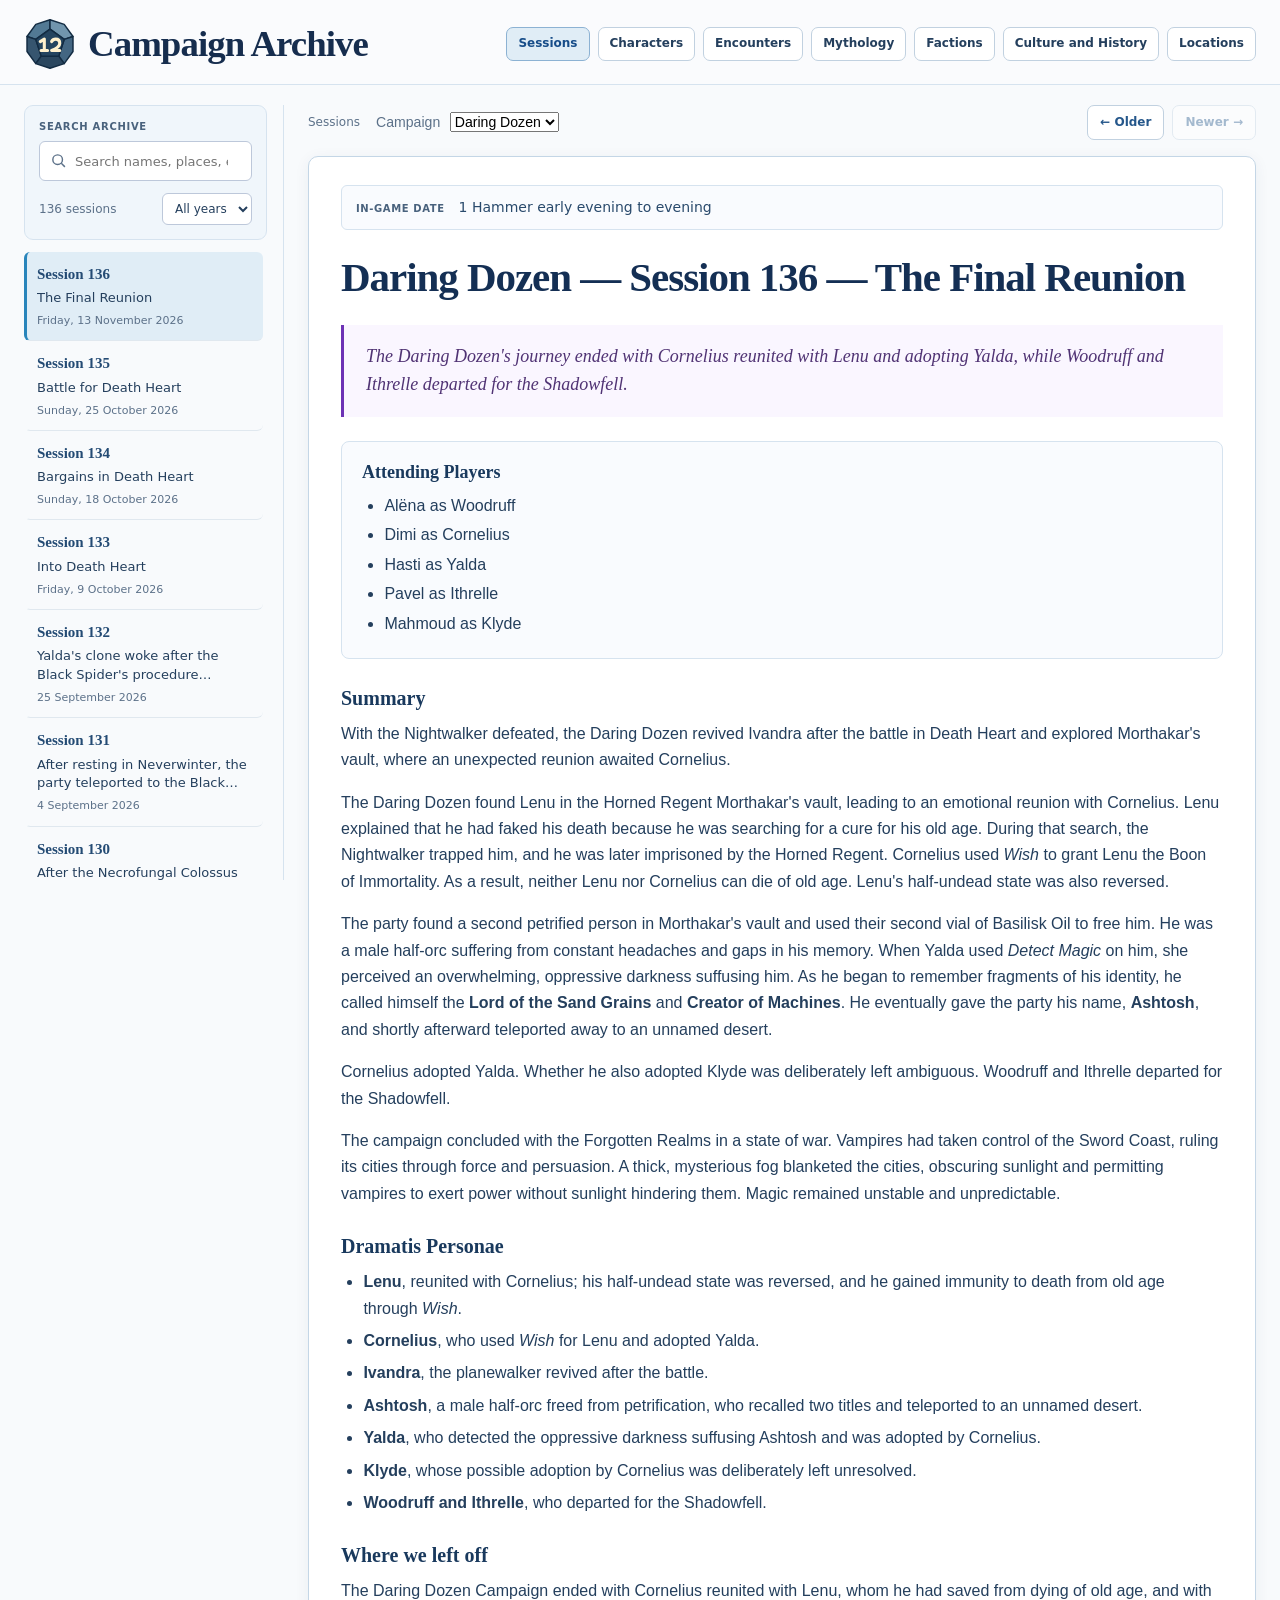
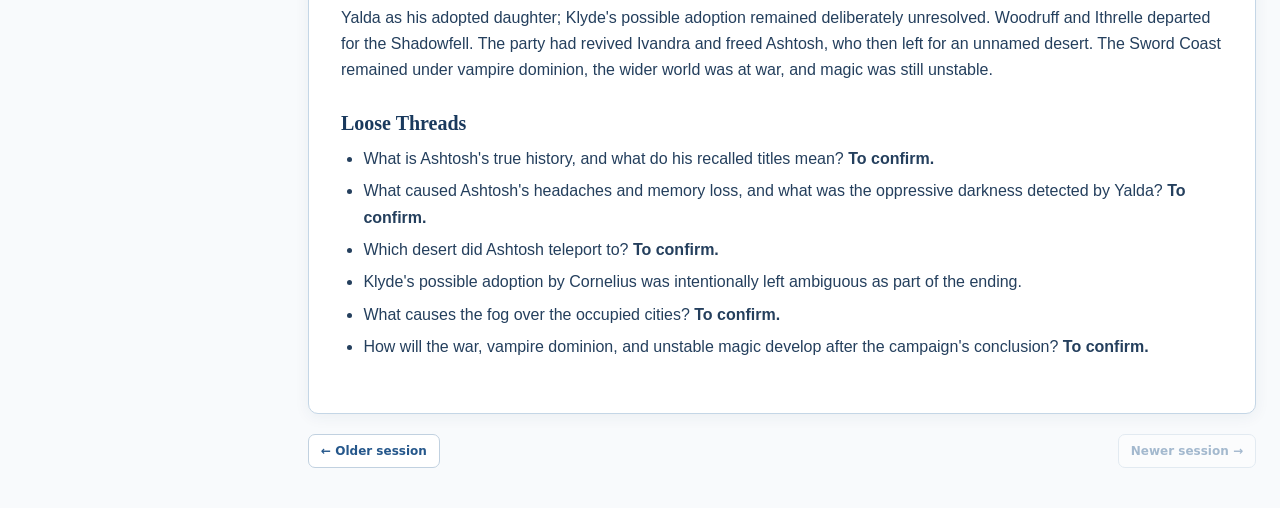
==== commit 41c4ba61: "Publish Daring site generated by private Doldrum" ====
--- a/index.html
+++ b/index.html
@@ -104,7 +104,7 @@
       <div class="bottom-nav"><button class="nav-button" id="older-bottom">← Older session</button><button class="nav-button" id="newer-bottom">Newer session →</button></div>
     </main>
   </div>
-  <script id="session-data" type="application/json">{"campaigns":{"daring-dozen":"Daring Dozen","campaign-2":"Campaign 2"},"sessions":[{"campaign":"daring-dozen","number":136,"title":"Daring Dozen — Session 136 — The Final Reunion","date":"Friday, 13 November 2026","dateLabel":"Date played","gameDate":"1 Hammer early evening to evening (estimated; immediate aftermath and farewells)","year":"2026","html":"\u003ch1\u003eDaring Dozen — Session 136 — The Final Reunion\u003c/h1\u003e\n\u003cblockquote class=\"memorable\"\u003eThe Daring Dozen\u0026#x27;s journey ended with Cornelius reunited with Lenu and adopting Yalda, while Woodruff and Ithrelle departed for the Shadowfell.\u003c/blockquote\u003e\n\u003cdiv class=\"player-headcount single\"\u003e\u003csection\u003e\u003ch3\u003eAttending Players\u003c/h3\u003e\n\u003cul\u003e\u003cli\u003eAlëna as Woodruff\u003c/li\u003e\u003cli\u003eDimi as Cornelius\u003c/li\u003e\u003cli\u003eHasti as Yalda\u003c/li\u003e\u003cli\u003ePavel as Ithrelle\u003c/li\u003e\u003cli\u003eMahmoud as Klyde\u003c/li\u003e\u003c/ul\u003e\u003c/section\u003e\u003c/div\u003e\n\u003ch3\u003eSummary\u003c/h3\u003e\n\u003cp\u003eWith the Nightwalker defeated, the Daring Dozen revived Ivandra after the battle in Death Heart and explored Morthakar\u0026#x27;s vault, where an unexpected reunion awaited Cornelius.\u003c/p\u003e\n\u003cp\u003eThe Daring Dozen found Lenu in the Horned Regent Morthakar\u0026#x27;s vault, leading to an emotional reunion with Cornelius. Lenu explained that he had faked his death because he was searching for a cure for his old age. During that search, the Nightwalker trapped him, and he was later imprisoned by the Horned Regent. Cornelius used \u003cem\u003eWish\u003c/em\u003e to grant Lenu the Boon of Immortality. As a result, neither Lenu nor Cornelius can die of old age. Lenu\u0026#x27;s half-undead state was also reversed.\u003c/p\u003e\n\u003cp\u003eThe party found a second petrified person in Morthakar\u0026#x27;s vault and used their second vial of Basilisk Oil to free him. He was a male half-orc suffering from constant headaches and gaps in his memory. When Yalda used \u003cem\u003eDetect Magic\u003c/em\u003e on him, she perceived an overwhelming, oppressive darkness suffusing him. As he began to remember fragments of his identity, he called himself the \u003cstrong\u003eLord of the Sand Grains\u003c/strong\u003e and \u003cstrong\u003eCreator of Machines\u003c/strong\u003e. He eventually gave the party his name, \u003cstrong\u003eAshtosh\u003c/strong\u003e, and shortly afterward teleported away to an unnamed desert.\u003c/p\u003e\n\u003cp\u003eCornelius adopted Yalda. Whether he also adopted Klyde was deliberately left ambiguous. Woodruff and Ithrelle departed for the Shadowfell.\u003c/p\u003e\n\u003cp\u003eThe campaign concluded with the Forgotten Realms in a state of war. Vampires had taken control of the Sword Coast, ruling its cities through force and persuasion. A thick, mysterious fog blanketed the cities, obscuring sunlight and permitting vampires to exert power without sunlight hindering them. Magic remained unstable and unpredictable.\u003c/p\u003e\n\u003ch3\u003eDramatis Personae\u003c/h3\u003e\n\u003cul\u003e\u003cli\u003e\u003cstrong\u003eLenu\u003c/strong\u003e, reunited with Cornelius; his half-undead state was reversed, and he gained immunity to death from old age through \u003cem\u003eWish\u003c/em\u003e.\u003c/li\u003e\u003cli\u003e\u003cstrong\u003eCornelius\u003c/strong\u003e, who used \u003cem\u003eWish\u003c/em\u003e for Lenu and adopted Yalda.\u003c/li\u003e\u003cli\u003e\u003cstrong\u003eIvandra\u003c/strong\u003e, the planewalker revived after the battle.\u003c/li\u003e\u003cli\u003e\u003cstrong\u003eAshtosh\u003c/strong\u003e, a male half-orc freed from petrification, who recalled two titles and teleported to an unnamed desert.\u003c/li\u003e\u003cli\u003e\u003cstrong\u003eYalda\u003c/strong\u003e, who detected the oppressive darkness suffusing Ashtosh and was adopted by Cornelius.\u003c/li\u003e\u003cli\u003e\u003cstrong\u003eKlyde\u003c/strong\u003e, whose possible adoption by Cornelius was deliberately left unresolved.\u003c/li\u003e\u003cli\u003e\u003cstrong\u003eWoodruff and Ithrelle\u003c/strong\u003e, who departed for the Shadowfell.\u003c/li\u003e\u003c/ul\u003e\n\u003ch3\u003eWhere we left off\u003c/h3\u003e\n\u003cp\u003eThe Daring Dozen Campaign ended with Cornelius reunited with Lenu, whom he had saved from dying of old age, and with Yalda as his adopted daughter; Klyde\u0026#x27;s possible adoption remained deliberately unresolved. Woodruff and Ithrelle departed for the Shadowfell. The party had revived Ivandra and freed Ashtosh, who then left for an unnamed desert. The Sword Coast remained under vampire dominion, the wider world was at war, and magic was still unstable.\u003c/p\u003e\n\u003ch3\u003eLoose Threads\u003c/h3\u003e\n\u003cul\u003e\u003cli\u003eWhat is Ashtosh\u0026#x27;s true history, and what do his recalled titles mean? \u003cstrong\u003eTo confirm.\u003c/strong\u003e\u003c/li\u003e\u003cli\u003eWhat caused Ashtosh\u0026#x27;s headaches and memory loss, and what was the oppressive darkness detected by Yalda? \u003cstrong\u003eTo confirm.\u003c/strong\u003e\u003c/li\u003e\u003cli\u003eWhich desert did Ashtosh teleport to? \u003cstrong\u003eTo confirm.\u003c/strong\u003e\u003c/li\u003e\u003cli\u003eKlyde\u0026#x27;s possible adoption by Cornelius was intentionally left ambiguous as part of the ending.\u003c/li\u003e\u003cli\u003eWhat causes the fog over the occupied cities? \u003cstrong\u003eTo confirm.\u003c/strong\u003e\u003c/li\u003e\u003cli\u003eHow will the war, vampire dominion, and unstable magic develop after the campaign\u0026#x27;s conclusion? \u003cstrong\u003eTo confirm.\u003c/strong\u003e\u003c/li\u003e\u003c/ul\u003e","text":" Daring Dozen — Session 136 — The Final Reunion\n\n The Daring Dozen's journey ended with Cornelius reunited with Lenu and adopting Yalda, while Woodruff and Ithrelle departed for the Shadowfell.\n\n Attending Players\n\n- Alëna as Woodruff\n- Dimi as Cornelius\n- Hasti as Yalda\n- Pavel as Ithrelle\n- Mahmoud as Klyde\n\n Summary\n\nWith the Nightwalker defeated, the Daring Dozen revived Ivandra after the battle in Death Heart and explored Morthakar's vault, where an unexpected reunion awaited Cornelius.\n\nThe Daring Dozen found Lenu in the Horned Regent Morthakar's vault, leading to an emotional reunion with Cornelius. Lenu explained that he had faked his death because he was searching for a cure for his old age. During that search, the Nightwalker trapped him, and he was later imprisoned by the Horned Regent. Cornelius used Wish to grant Lenu the Boon of Immortality. As a result, neither Lenu nor Cornelius can die of old age. Lenu's half-undead state was also reversed.\n\nThe party found a second petrified person in Morthakar's vault and used their second vial of Basilisk Oil to free him. He was a male half-orc suffering from constant headaches and gaps in his memory. When Yalda used Detect Magic on him, she perceived an overwhelming, oppressive darkness suffusing him. As he began to remember fragments of his identity, he called himself the Lord of the Sand Grains and Creator of Machines. He eventually gave the party his name, Ashtosh, and shortly afterward teleported away to an unnamed desert.\n\nCornelius adopted Yalda. Whether he also adopted Klyde was deliberately left ambiguous. Woodruff and Ithrelle departed for the Shadowfell.\n\nThe campaign concluded with the Forgotten Realms in a state of war. Vampires had taken control of the Sword Coast, ruling its cities through force and persuasion. A thick, mysterious fog blanketed the cities, obscuring sunlight and permitting vampires to exert power without sunlight hindering them. Magic remained unstable and unpredictable.\n\n Dramatis Personae\n\n- Lenu, reunited with Cornelius; his half-undead state was reversed, and he gained immunity to death from old age through Wish.\n- Cornelius, who used Wish for Lenu and adopted Yalda.\n- Ivandra, the planewalker revived after the battle.\n- Ashtosh, a male half-orc freed from petrification, who recalled two titles and teleported to an unnamed desert.\n- Yalda, who detected the oppressive darkness suffusing Ashtosh and was adopted by Cornelius.\n- Klyde, whose possible adoption by Cornelius was deliberately left unresolved.\n- Woodruff and Ithrelle, who departed for the Shadowfell.\n\n Where we left off\n\nThe Daring Dozen Campaign ended with Cornelius reunited with Lenu, whom he had saved from dying of old age, and with Yalda as his adopted daughter; Klyde's possible adoption remained deliberately unresolved. Woodruff and Ithrelle departed for the Shadowfell. The party had revived Ivandra and freed Ashtosh, who then left for an unnamed desert. The Sword Coast remained under vampire dominion, the wider world was at war, and magic was still unstable.\n\n Loose Threads\n\n- What is Ashtosh's true history, and what do his recalled titles mean? To confirm.\n- What caused Ashtosh's headaches and memory loss, and what was the oppressive darkness detected by Yalda? To confirm.\n- Which desert did Ashtosh teleport to? To confirm.\n- Klyde's possible adoption by Cornelius was intentionally left ambiguous as part of the ending.\n- What causes the fog over the occupied cities? To confirm.\n- How will the war, vampire dominion, and unstable magic develop after the campaign's conclusion? To confirm.","teaser":"With the Nightwalker defeated, the Daring Dozen revived Ivandra after the battle in Death Heart and explored M"},{"campaign":"daring-dozen","number":135,"title":"Daring Dozen — Session 135 — Battle for Death Heart","date":"Sunday, 25 October 2026","dateLabel":"Date played","gameDate":"1 Hammer early evening (estimated; combat)","year":"2026","html":"\u003ch1\u003eDaring Dozen — Session 135 — Battle for Death Heart\u003c/h1\u003e\n\u003cblockquote class=\"memorable\"\u003eThe aberration was trapped, but the Horned Regent was imprisoned in stasis alongside it.\u003c/blockquote\u003e\n\u003cdiv class=\"player-headcount single\"\u003e\u003csection\u003e\u003ch3\u003eAttending Players\u003c/h3\u003e\n\u003cul\u003e\u003cli\u003eAlëna as Woodruff\u003c/li\u003e\u003cli\u003eDimi as Cornelius\u003c/li\u003e\u003cli\u003eHasti as Yalda\u003c/li\u003e\u003cli\u003ePavel as Ithrelle\u003c/li\u003e\u003cli\u003eMahmoud as Klyde\u003c/li\u003e\u003c/ul\u003e\u003c/section\u003e\u003c/div\u003e\n\u003ch3\u003eSummary\u003c/h3\u003e\n\u003cp\u003eThe Daring Dozen battled the Nightwalker in Death Heart\u0026#x27;s control chamber, trying to wrest control of the city\u0026#x27;s machinery from it. Ivandra fought alongside them but was killed during the battle. After a fierce confrontation, the Nightwalker transformed into the Unmoored Anchor, revealing its aberrant nature. The party summoned the Horned Regent, Morthakar, through a \u003cem\u003eGate\u003c/em\u003e spell and continued the fight. Ithrelle and her simulacrum inflicted tremendous melee damage while using \u003cem\u003eShapechange\u003c/em\u003e, primarily in marilith form. Cornelius and his simulacrum also dealt powerful blows, while Woodruff struck with \u003cem\u003eSunbeam\u003c/em\u003e and her Archer Form, Yalda used destructive magic, and Klyde used \u003cem\u003eEldritch Blast\u003c/em\u003e and Repelling Blast to push the aberration toward the chamber\u0026#x27;s center. Ultimately, the party defeated and successfully trapped the aberration. The Horned Regent was also trapped in the containment, leaving him imprisoned in stasis alongside it.\u003c/p\u003e\n\u003ch3\u003eDramatis Personae\u003c/h3\u003e\n\u003cul\u003e\u003cli\u003eThe Nightwalker, the enemy controlling the city\u0026#x27;s machinery, which transformed into the Unmoored Anchor during combat.\u003c/li\u003e\u003cli\u003eThe Unmoored Anchor, the aberration the party ultimately trapped.\u003c/li\u003e\u003cli\u003eIvandra, the planewalker who fought beside the party and died in combat.\u003c/li\u003e\u003cli\u003eMorthakar, the Horned Regent, summoned through \u003cem\u003eGate\u003c/em\u003e and trapped in stasis alongside the aberration.\u003c/li\u003e\u003c/ul\u003e\n\u003ch3\u003eWhere we left off\u003c/h3\u003e\n\u003cp\u003eThe aberration had been defeated and contained, with the Horned Regent also held in stasis. Ivandra had died during the battle.\u003c/p\u003e\n\u003ch3\u003eLoose Threads\u003c/h3\u003e\n\u003cul\u003e\u003cli\u003eThe consequences of trapping the Horned Regent alongside the aberration: \u003cstrong\u003eTo confirm\u003c/strong\u003e.\u003c/li\u003e\u003cli\u003eThe fate of Death Heart\u0026#x27;s machinery and its control after the battle: \u003cstrong\u003eTo confirm\u003c/strong\u003e.\u003c/li\u003e\u003cli\u003eThe implications of Ivandra\u0026#x27;s death: \u003cstrong\u003eTo confirm\u003c/strong\u003e.\u003c/li\u003e\u003c/ul\u003e","text":" Daring Dozen — Session 135 — Battle for Death Heart\n\n The aberration was trapped, but the Horned Regent was imprisoned in stasis alongside it.\n\n Attending Players\n\n- Alëna as Woodruff\n- Dimi as Cornelius\n- Hasti as Yalda\n- Pavel as Ithrelle\n- Mahmoud as Klyde\n\n Summary\n\nThe Daring Dozen battled the Nightwalker in Death Heart's control chamber, trying to wrest control of the city's machinery from it. Ivandra fought alongside them but was killed during the battle. After a fierce confrontation, the Nightwalker transformed into the Unmoored Anchor, revealing its aberrant nature. The party summoned the Horned Regent, Morthakar, through a Gate spell and continued the fight. Ithrelle and her simulacrum inflicted tremendous melee damage while using Shapechange, primarily in marilith form. Cornelius and his simulacrum also dealt powerful blows, while Woodruff struck with Sunbeam and her Archer Form, Yalda used destructive magic, and Klyde used Eldritch Blast and Repelling Blast to push the aberration toward the chamber's center. Ultimately, the party defeated and successfully trapped the aberration. The Horned Regent was also trapped in the containment, leaving him imprisoned in stasis alongside it.\n\n Dramatis Personae\n\n- The Nightwalker, the enemy controlling the city's machinery, which transformed into the Unmoored Anchor during combat.\n- The Unmoored Anchor, the aberration the party ultimately trapped.\n- Ivandra, the planewalker who fought beside the party and died in combat.\n- Morthakar, the Horned Regent, summoned through Gate and trapped in stasis alongside the aberration.\n\n Where we left off\n\nThe aberration had been defeated and contained, with the Horned Regent also held in stasis. Ivandra had died during the battle.\n\n Loose Threads\n\n- The consequences of trapping the Horned Regent alongside the aberration: To confirm.\n- The fate of Death Heart's machinery and its control after the battle: To confirm.\n- The implications of Ivandra's death: To confirm.","teaser":"The Daring Dozen battled the Nightwalker in Death Heart's control chamber, trying to wrest control of the city"},{"campaign":"daring-dozen","number":134,"title":"Daring Dozen — Session 134 — Bargains in Death Heart","date":"Sunday, 18 October 2026","dateLabel":"Date played","gameDate":"1 Hammer late afternoon to early evening (estimated)","year":"2026","html":"\u003ch1\u003eDaring Dozen — Session 134 — Bargains in Death Heart\u003c/h1\u003e\n\u003cdiv class=\"player-headcount\"\u003e\u003csection\u003e\u003ch3\u003eAttending Players\u003c/h3\u003e\n\u003cul\u003e\u003cli\u003eAlëna as Woodruff\u003c/li\u003e\u003cli\u003eDimi as Cornelius\u003c/li\u003e\u003cli\u003eHasti as Yalda\u003c/li\u003e\u003cli\u003ePavel as Ithrelle\u003c/li\u003e\u003c/ul\u003e\u003c/section\u003e\u003csection\u003e\u003ch3\u003eAbsent Players\u003c/h3\u003e\n\u003cul\u003e\u003cli\u003eMahmoud as Klyde\u003c/li\u003e\u003c/ul\u003e\u003c/section\u003e\u003c/div\u003e\n\u003ch3\u003eSummary\u003c/h3\u003e\n\u003cp\u003eYalda negotiated with the Listener. She agreed to trap the aberration for him, with forfeiture of her soul after death specified as a punishment, and in exchange the Listener agreed to kill the Pale Child for the party. Yalda signed the contract using another person\u0026#x27;s name and believed she had tricked the Listener. Whether that signature changes the contract\u0026#x27;s power or validity is \u003cstrong\u003eTo confirm\u003c/strong\u003e; the Listener\u0026#x27;s promised killing has not yet happened.\u003c/p\u003e\n\u003cp\u003eYalda then reunited with the party in front of the Horned Regent\u0026#x27;s palace. After negotiating with a guard, they entered and noticed approximately half a dozen strikingly lifelike statues that resembled the party and appeared to be petrified people.\u003c/p\u003e\n\u003cp\u003eThe party was introduced to the Horned Regent, Morthakar. They negotiated an agreement to deal with the Nightwalker, which had taken control of the city\u0026#x27;s machinery. In return, they asked only for equipment. They took supplies including three vials of Basilisk Oil, potions, and numerous magical weapons of up to +2. The regent also gave them permission to free Ivandra, a planewalker who had been petrified, so she could aid them in the fight. Whether she was restored during the session is \u003cstrong\u003eTo confirm\u003c/strong\u003e.\u003c/p\u003e\n\u003cp\u003eThe party managed to short-circuit the control room from outside and gain entry. Inside they found the Nightwalker manipulating the sphere\u0026#x27;s engine; it initially appeared not to notice them. They positioned themselves before the Nightwalker became aware of them. Initiative was rolled, and the session ended \u003cstrong\u003ebefore combat began\u003c/strong\u003e.\u003c/p\u003e\n\u003ch3\u003eDramatis Personae\u003c/h3\u003e\n\u003cul\u003e\u003cli\u003eYalda, who negotiated and signed the Listener\u0026#x27;s contract.\u003c/li\u003e\u003cli\u003eThe Listener, a lich who promised to kill the Pale Child in exchange for trapping the aberration.\u003c/li\u003e\u003cli\u003eThe Pale Child, the subject of the Listener\u0026#x27;s promised killing; not encountered in this session.\u003c/li\u003e\u003cli\u003eMorthakar, the Horned Regent of Death Heart.\u003c/li\u003e\u003cli\u003eIvandra, a petrified planewalker whom the regent allowed the party to restore.\u003c/li\u003e\u003cli\u003eThe Nightwalker, encountered at the sphere\u0026#x27;s engine.\u003c/li\u003e\u003c/ul\u003e\n\u003ch3\u003eWhere we left off\u003c/h3\u003e\n\u003cp\u003eThe party was inside the control room, facing the Nightwalker. The Nightwalker had noticed them and initiative had been rolled, but no combat turn had been played.\u003c/p\u003e\n\u003ch3\u003eLoose Threads\u003c/h3\u003e\n\u003cul\u003e\u003cli\u003eCan the Listener\u0026#x27;s contract bind Yalda despite her use of somebody else\u0026#x27;s name? \u003cstrong\u003eTo confirm.\u003c/strong\u003e\u003c/li\u003e\u003cli\u003eWhat precisely constitutes fulfillment or breach of the contract, and when would the soul-forfeiture penalty apply? \u003cstrong\u003eTo confirm.\u003c/strong\u003e\u003c/li\u003e\u003cli\u003eWill the Listener fulfill his promise concerning the Pale Child?\u003c/li\u003e\u003cli\u003eWas Ivandra actually restored, and what equipment and potions were allocated to whom? \u003cstrong\u003eTo confirm.\u003c/strong\u003e\u003c/li\u003e\u003cli\u003eHow will the confrontation with the Nightwalker and the control of the sphere\u0026#x27;s engine unfold?\u003c/li\u003e\u003c/ul\u003e","text":" Daring Dozen — Session 134 — Bargains in Death Heart\n\n Attending Players\n\n- Alëna as Woodruff\n- Dimi as Cornelius\n- Hasti as Yalda\n- Pavel as Ithrelle\n\n Absent Players\n\n- Mahmoud as Klyde\n\n Summary\n\nYalda negotiated with the Listener. She agreed to trap the aberration for him, with forfeiture of her soul after death specified as a punishment, and in exchange the Listener agreed to kill the Pale Child for the party. Yalda signed the contract using another person's name and believed she had tricked the Listener. Whether that signature changes the contract's power or validity is To confirm; the Listener's promised killing has not yet happened.\n\nYalda then reunited with the party in front of the Horned Regent's palace. After negotiating with a guard, they entered and noticed approximately half a dozen strikingly lifelike statues that resembled the party and appeared to be petrified people.\n\nThe party was introduced to the Horned Regent, Morthakar. They negotiated an agreement to deal with the Nightwalker, which had taken control of the city's machinery. In return, they asked only for equipment. They took supplies including three vials of Basilisk Oil, potions, and numerous magical weapons of up to +2. The regent also gave them permission to free Ivandra, a planewalker who had been petrified, so she could aid them in the fight. Whether she was restored during the session is To confirm.\n\nThe party managed to short-circuit the control room from outside and gain entry. Inside they found the Nightwalker manipulating the sphere's engine; it initially appeared not to notice them. They positioned themselves before the Nightwalker became aware of them. Initiative was rolled, and the session ended before combat began.\n\n Dramatis Personae\n\n- Yalda, who negotiated and signed the Listener's contract.\n- The Listener, a lich who promised to kill the Pale Child in exchange for trapping the aberration.\n- The Pale Child, the subject of the Listener's promised killing; not encountered in this session.\n- Morthakar, the Horned Regent of Death Heart.\n- Ivandra, a petrified planewalker whom the regent allowed the party to restore.\n- The Nightwalker, encountered at the sphere's engine.\n\n Where we left off\n\nThe party was inside the control room, facing the Nightwalker. The Nightwalker had noticed them and initiative had been rolled, but no combat turn had been played.\n\n Loose Threads\n\n- Can the Listener's contract bind Yalda despite her use of somebody else's name? To confirm.\n- What precisely constitutes fulfillment or breach of the contract, and when would the soul-forfeiture penalty apply? To confirm.\n- Will the Listener fulfill his promise concerning the Pale Child?\n- Was Ivandra actually restored, and what equipment and potions were allocated to whom? To confirm.\n- How will the confrontation with the Nightwalker and the control of the sphere's engine unfold?","teaser":"Yalda negotiated with the Listener. She agreed to trap the aberration for him, with forfeiture of her soul aft"},{"campaign":"daring-dozen","number":133,"title":"Daring Dozen — Session 133 — Into Death Heart","date":"Friday, 9 October 2026","dateLabel":"Date played","gameDate":"1 Hammer afternoon to late afternoon (estimated)","year":"2026","html":"\u003ch1\u003eDaring Dozen — Session 133 — Into Death Heart\u003c/h1\u003e\n\u003cdiv class=\"player-headcount\"\u003e\u003csection\u003e\u003ch3\u003eAttending Players\u003c/h3\u003e\n\u003cul\u003e\u003cli\u003eAlëna as Woodruff\u003c/li\u003e\u003cli\u003eDimi as Cornelius\u003c/li\u003e\u003cli\u003eMahmoud as Klyde\u003c/li\u003e\u003cli\u003ePavel as Ithrelle\u003c/li\u003e\u003c/ul\u003e\u003c/section\u003e\u003csection\u003e\u003ch3\u003eAbsent Players\u003c/h3\u003e\n\u003cul\u003e\u003cli\u003eHasti as Yalda\u003c/li\u003e\u003c/ul\u003e\u003c/section\u003e\u003c/div\u003e\n\u003ch3\u003eSummary\u003c/h3\u003e\n\u003cp\u003eThe party travelled through the Negative Energy Plane toward an enormous metal sphere, roughly two kilometres across. \u003cem\u003eDeath Ward\u003c/em\u003e helped protect them, but the journey still required repeated saving throws. Before they entered the sphere, a beam scanned Yalda and she vanished. Magical contact established that she was being held in a cell.\u003c/p\u003e\n\u003cp\u003eThe others found a possible entrance and began blasting it, hearing mechanical noises from within. A talking skeleton acting as a border official intervened, and the party was brought inside. They learned that the sphere contained a city: a vessel said to have travelled from another dimension, now inhabited by liches, vampires, and other undead.\u003c/p\u003e\n\u003cp\u003eThe official seemed to be withholding information about the Nightwalker. A party member successfully used \u003cem\u003eModify Memory\u003c/em\u003e to make him believe that his ruler expected the visitors, wanted them treated like royalty, and had instructed him to answer their questions. The party learned that Yalda had been taken by a lich called the Listener.\u003c/p\u003e\n\u003cp\u003eWith a skeletal escort, they set off to meet the city\u0026#x27;s horned ruler, hoping he would order Yalda\u0026#x27;s release. On the way, a vampire feeding on a goblin stopped them. It attacked when they spoke to it. The party fought it off rather than killing it, and the session ended after that confrontation.\u003c/p\u003e\n\u003ch3\u003eDramatis Personae\u003c/h3\u003e\n\u003cul\u003e\u003cli\u003eYalda, separated from the party and held in a cell.\u003c/li\u003e\u003cli\u003eThe skeletal border official, whose cooperation was obtained through \u003cem\u003eModify Memory\u003c/em\u003e.\u003c/li\u003e\u003cli\u003eThe Listener, a lich identified as Yalda\u0026#x27;s captor; not encountered directly in the reported events.\u003c/li\u003e\u003cli\u003eThe skeletal escort.\u003c/li\u003e\u003cli\u003eThe vampire and the goblin it was feeding on.\u003c/li\u003e\u003c/ul\u003e\n\u003ch3\u003eWhere we left off\u003c/h3\u003e\n\u003cp\u003eYalda remained separated from the party. The party was inside the sphere and had driven off, but not killed, the vampire.\u003c/p\u003e\n\u003ch3\u003eLoose Threads\u003c/h3\u003e\n\u003cul\u003e\u003cli\u003eReach the horned ruler and seek an order releasing Yalda. This audience and her rescue have not yet happened.\u003c/li\u003e\u003cli\u003eContinue investigating the Nightwalker; the recording does not establish its precise location within the city.\u003c/li\u003e\u003cli\u003eWhat will the surviving vampire do next?\u003c/li\u003e\u003c/ul\u003e","text":" Daring Dozen — Session 133 — Into Death Heart\n\n Attending Players\n\n- Alëna as Woodruff\n- Dimi as Cornelius\n- Mahmoud as Klyde\n- Pavel as Ithrelle\n\n Absent Players\n\n- Hasti as Yalda\n\n Summary\n\nThe party travelled through the Negative Energy Plane toward an enormous metal sphere, roughly two kilometres across. Death Ward helped protect them, but the journey still required repeated saving throws. Before they entered the sphere, a beam scanned Yalda and she vanished. Magical contact established that she was being held in a cell.\n\nThe others found a possible entrance and began blasting it, hearing mechanical noises from within. A talking skeleton acting as a border official intervened, and the party was brought inside. They learned that the sphere contained a city: a vessel said to have travelled from another dimension, now inhabited by liches, vampires, and other undead.\n\nThe official seemed to be withholding information about the Nightwalker. A party member successfully used Modify Memory to make him believe that his ruler expected the visitors, wanted them treated like royalty, and had instructed him to answer their questions. The party learned that Yalda had been taken by a lich called the Listener.\n\nWith a skeletal escort, they set off to meet the city's horned ruler, hoping he would order Yalda's release. On the way, a vampire feeding on a goblin stopped them. It attacked when they spoke to it. The party fought it off rather than killing it, and the session ended after that confrontation.\n\n Dramatis Personae\n\n- Yalda, separated from the party and held in a cell.\n- The skeletal border official, whose cooperation was obtained through Modify Memory.\n- The Listener, a lich identified as Yalda's captor; not encountered directly in the reported events.\n- The skeletal escort.\n- The vampire and the goblin it was feeding on.\n\n Where we left off\n\nYalda remained separated from the party. The party was inside the sphere and had driven off, but not killed, the vampire.\n\n Loose Threads\n\n- Reach the horned ruler and seek an order releasing Yalda. This audience and her rescue have not yet happened.\n- Continue investigating the Nightwalker; the recording does not establish its precise location within the city.\n- What will the surviving vampire do next?","teaser":"The party travelled through the Negative Energy Plane toward an enormous metal sphere, roughly two kilometres"},{"campaign":"daring-dozen","number":132,"title":"Daring Dozen — Session 132","date":"25 September 2026","dateLabel":"Date played","gameDate":"28 Nightal afternoon to 1 Hammer afternoon (estimated from three nights of rest)","year":"2026","html":"\u003ch1\u003eDaring Dozen — Session 132\u003c/h1\u003e\n\u003cdiv class=\"player-headcount single\"\u003e\u003csection\u003e\u003ch3\u003eAttending Players\u003c/h3\u003e\n\u003cul\u003e\u003cli\u003eAlëna as Woodruff\u003c/li\u003e\u003cli\u003eDimi as Cornelius\u003c/li\u003e\u003cli\u003eHasti as Yalda\u003c/li\u003e\u003cli\u003eMahmoud as Klyde\u003c/li\u003e\u003cli\u003ePavel as Ithrelle\u003c/li\u003e\u003c/ul\u003e\u003c/section\u003e\u003c/div\u003e\n\u003ch3\u003eSummary\u003c/h3\u003e\n\u003cp\u003eYalda\u0026#x27;s clone woke after the Black Spider\u0026#x27;s procedure succeeded: the illithid\u0026#x27;s consciousness had been transferred into the new body. The party gave the Black Spider three days to continue his research with the illithid.\u003c/p\u003e\n\u003cp\u003eDuring those three days, Yalda learned that her patron had been the Nightwalker. She contacted Talos, who helped her renounce that connection. With the Nightwalker\u0026#x27;s hold on her severed, Yalda became a full-fledged level 20 sorcerer. She also investigated the Black Spider and found research materials and notes, but no sign of ill intent.\u003c/p\u003e\n\u003cp\u003eWoodruff sought peace after what she had endured. She tried to reconnect to the network on three nights; the first two attempts failed, and the third succeeded. After several attempts to reach Veylar, she finally heard a brief reply: he forgave her. The exchange brought her some calm. Ithrelle spoke with the Raven Queen, who blessed her and the party for their coming fight against the Nightwalker.\u003c/p\u003e\n\u003cp\u003eIthrelle also revealed an incident from her youth. While fighting powerful undead, she survived a battle that killed several fellow elven warriors from her order and left a large scar across her torso. Looking at the scar, Woodruff sensed a connection to the strange events surrounding them. Yalda, Woodruff, and Ithrelle discussed it in a \u003cem\u003eMagnificent Mansion\u003c/em\u003e, which also gave Woodruff space to seek peace and Yalda space to reckon with the two father figures in her life.\u003c/p\u003e\n\u003cp\u003eThe party prepared for the confrontation. They learned spells and used \u003cem\u003eHeroes\u0026#x27; Feast\u003c/em\u003e, \u003cem\u003eDeath Ward\u003c/em\u003e, air bubbles, \u003cem\u003eSimulacrum\u003c/em\u003e, \u003cem\u003eMind Blank\u003c/em\u003e, and \u003cem\u003eForesight\u003c/em\u003e. They also created clones and placed them in an interdimensional space about 30 meters on each side, where the bodies could develop. As a favor to the Black Spider, they made a clone of him with a ninth-level spell. Cornelius acquired a powerful staff. They created a special tuning fork using the curse Yalda was born with; the notes do not specify its properties.\u003c/p\u003e\n\u003cp\u003eOnce the transport ritual was ready, the party returned to the Black Spider. Although Yalda\u0026#x27;s link to the Nightwalker had been cut, some of that connection appeared to remain in her clone. The Black Spider used it to locate the Nightwalker in his plane. The party then plane-shifted and teleported into a complete void. At their destination, the only visible object was a large steel sphere. The session ended there.\u003c/p\u003e\n\u003ch2\u003eOpen threads\u003c/h2\u003e\n\u003cul\u003e\u003cli\u003eWhat is the steel sphere, and where exactly has the party arrived?\u003c/li\u003e\u003cli\u003eWhat connection did Woodruff sense in Ithrelle\u0026#x27;s scar?\u003c/li\u003e\u003cli\u003eWhat did the Black Spider learn from the illithid during the three days of research?\u003c/li\u003e\u003cli\u003eWhat role will Yalda\u0026#x27;s clone and its remaining link to the Nightwalker play?\u003c/li\u003e\u003c/ul\u003e","text":" Daring Dozen — Session 132\n\n Attending Players\n\n- Alëna as Woodruff\n- Dimi as Cornelius\n- Hasti as Yalda\n- Mahmoud as Klyde\n- Pavel as Ithrelle\n\n Summary\n\nYalda's clone woke after the Black Spider's procedure succeeded: the illithid's consciousness had been transferred into the new body. The party gave the Black Spider three days to continue his research with the illithid.\n\nDuring those three days, Yalda learned that her patron had been the Nightwalker. She contacted Talos, who helped her renounce that connection. With the Nightwalker's hold on her severed, Yalda became a full-fledged level 20 sorcerer. She also investigated the Black Spider and found research materials and notes, but no sign of ill intent.\n\nWoodruff sought peace after what she had endured. She tried to reconnect to the network on three nights; the first two attempts failed, and the third succeeded. After several attempts to reach Veylar, she finally heard a brief reply: he forgave her. The exchange brought her some calm. Ithrelle spoke with the Raven Queen, who blessed her and the party for their coming fight against the Nightwalker.\n\nIthrelle also revealed an incident from her youth. While fighting powerful undead, she survived a battle that killed several fellow elven warriors from her order and left a large scar across her torso. Looking at the scar, Woodruff sensed a connection to the strange events surrounding them. Yalda, Woodruff, and Ithrelle discussed it in a Magnificent Mansion, which also gave Woodruff space to seek peace and Yalda space to reckon with the two father figures in her life.\n\nThe party prepared for the confrontation. They learned spells and used Heroes' Feast, Death Ward, air bubbles, Simulacrum, Mind Blank, and Foresight. They also created clones and placed them in an interdimensional space about 30 meters on each side, where the bodies could develop. As a favor to the Black Spider, they made a clone of him with a ninth-level spell. Cornelius acquired a powerful staff. They created a special tuning fork using the curse Yalda was born with; the notes do not specify its properties.\n\nOnce the transport ritual was ready, the party returned to the Black Spider. Although Yalda's link to the Nightwalker had been cut, some of that connection appeared to remain in her clone. The Black Spider used it to locate the Nightwalker in his plane. The party then plane-shifted and teleported into a complete void. At their destination, the only visible object was a large steel sphere. The session ended there.\n\n Open threads\n\n- What is the steel sphere, and where exactly has the party arrived?\n- What connection did Woodruff sense in Ithrelle's scar?\n- What did the Black Spider learn from the illithid during the three days of research?\n- What role will Yalda's clone and its remaining link to the Nightwalker play?","teaser":"Yalda's clone woke after the Black Spider's procedure succeeded: the illithid's consciousness had been transfe"},{"campaign":"daring-dozen","number":131,"title":"Daring Dozen — Session 131","date":"4 September 2026","dateLabel":"Date played","gameDate":"28 Nightal morning to afternoon (estimated)","year":"2026","html":"\u003ch1\u003eDaring Dozen — Session 131\u003c/h1\u003e\n\u003cblockquote class=\"memorable\"\u003e“I went to the Inner Planes to discover my true essence. I made the mistake of visiting the Negative Material Plane in order to understand my body\u0026#x27;s urge to decay and the cycle of death in life. I thought myself protected against the ill effects of the plane with my magic, but I was wrong. The blackness of infinite nothing pressed on my soul, and I was beset by shadows that sought to snuff out my very soul. I lost my way for a time - for an eternity - and nearly lost my existence. I could feel my essence falling away from me, and am even now half-gone. Never will I return.” — Candrian of Sigil\u003c/blockquote\u003e\n\u003cdiv class=\"player-headcount\"\u003e\u003csection\u003e\u003ch3\u003eAttending Players\u003c/h3\u003e\n\u003cul\u003e\u003cli\u003eAlëna as Woodruff\u003c/li\u003e\u003cli\u003eHasti as Yalda\u003c/li\u003e\u003cli\u003eMahmoud as Klyde\u003c/li\u003e\u003cli\u003ePavel as Ithrelle\u003c/li\u003e\u003c/ul\u003e\u003c/section\u003e\u003csection\u003e\u003ch3\u003eAbsent Players\u003c/h3\u003e\n\u003cul\u003e\u003cli\u003eDimi as Cornelius\u003c/li\u003e\u003c/ul\u003e\u003c/section\u003e\u003c/div\u003e\n\u003ch3\u003eSummary\u003c/h3\u003e\n\u003cp\u003eAfter resting in Neverwinter, the party teleported to the Black Spider\u0026#x27;s cave. Yalda learned that he had used her blood to create an unconscious duplicate of her. He intended to transfer the illithid Zzara\u0026#x27;kath\u0026#x27;s soul from Yalda\u0026#x27;s ring into that body, hoping to obtain information the illithid possessed.\u003c/p\u003e\n\u003cp\u003eThe Black Spider said his research would let him pinpoint the Nightwalker in its plane. He claimed the planes were merging and interfering with magic. He also paid the party 5,000 gold he owed them. The party explored a difficult-to-reach area of the cave and sensed powerful magical energy without identifying its source. They learned they would need air and \u003cem\u003eDeath Ward\u003c/em\u003e to survive travel to the Negative Energy Plane.\u003c/p\u003e\n\u003cp\u003eThe session ended when the Black Spider completed the transfer ritual and Yalda\u0026#x27;s duplicate opened its eyes. The available recap did not yet prove that the transfer had succeeded. Session 132 later established that the procedure worked.\u003c/p\u003e","text":" Daring Dozen — Session 131\n\n “I went to the Inner Planes to discover my true essence. I made the mistake of visiting the Negative Material Plane in order to understand my body's urge to decay and the cycle of death in life. I thought myself protected against the ill effects of the plane with my magic, but I was wrong. The blackness of infinite nothing pressed on my soul, and I was beset by shadows that sought to snuff out my very soul. I lost my way for a time - for an eternity - and nearly lost my existence. I could feel my essence falling away from me, and am even now half-gone. Never will I return.” — Candrian of Sigil\n\n Attending Players\n\n- Alëna as Woodruff\n- Hasti as Yalda\n- Mahmoud as Klyde\n- Pavel as Ithrelle\n\n Absent Players\n\n- Dimi as Cornelius\n\n Summary\n\nAfter resting in Neverwinter, the party teleported to the Black Spider's cave. Yalda learned that he had used her blood to create an unconscious duplicate of her. He intended to transfer the illithid Zzara'kath's soul from Yalda's ring into that body, hoping to obtain information the illithid possessed.\n\nThe Black Spider said his research would let him pinpoint the Nightwalker in its plane. He claimed the planes were merging and interfering with magic. He also paid the party 5,000 gold he owed them. The party explored a difficult-to-reach area of the cave and sensed powerful magical energy without identifying its source. They learned they would need air and Death Ward to survive travel to the Negative Energy Plane.\n\nThe session ended when the Black Spider completed the transfer ritual and Yalda's duplicate opened its eyes. The available recap did not yet prove that the transfer had succeeded. Session 132 later established that the procedure worked.","teaser":"After resting in Neverwinter, the party teleported to the Black Spider's cave. Yalda learned that he had used"},{"campaign":"daring-dozen","number":130,"title":"Daring Dozen — Session 130","date":"28 August 2026","dateLabel":"Date played","gameDate":"27 Nightal noon to 28 Nightal morning (end estimated)","year":"2026","html":"\u003ch1\u003eDaring Dozen — Session 130\u003c/h1\u003e\n\u003cdiv class=\"player-headcount\"\u003e\u003csection\u003e\u003ch3\u003eAttending Players\u003c/h3\u003e\n\u003cul\u003e\u003cli\u003eAlëna as Woodruff\u003c/li\u003e\u003cli\u003eHasti as Yalda\u003c/li\u003e\u003cli\u003eMahmoud as Klyde\u003c/li\u003e\u003cli\u003ePavel as Ithrelle\u003c/li\u003e\u003c/ul\u003e\u003c/section\u003e\u003csection\u003e\u003ch3\u003eAbsent Players\u003c/h3\u003e\n\u003cul\u003e\u003cli\u003eDimi as Cornelius\u003c/li\u003e\u003c/ul\u003e\u003c/section\u003e\u003c/div\u003e\n\u003ch3\u003eSummary\u003c/h3\u003e\n\u003cp\u003eAfter the Necrofungal Colossus was destroyed, the party traveled to Neverwinter. A guard with a connection to someone they knew let them through the gate. Yalda suggested finding magical equipment for Woodruff. While searching, they noticed a thin tiefling boy of about ten following them. They befriended him, learned he was called Boy, and he led them to a magical item shop.\u003c/p\u003e\n\u003cp\u003eThe shop was run by an elderly woman who did not seem entirely human. Customers pictured an item and made a Wisdom check to find it; more unusual items were harder to locate. Yalda found a staff, and Woodruff replaced some missing equipment. The exact items were not given in the recap.\u003c/p\u003e\n\u003cp\u003eAt the temple of Selûne, the party spoke with Varos and asked an assistant to look after Boy. They discussed where the spores had come from and whether they were connected to Shar, the Nightwalker, or the Far Realm. These remained questions rather than conclusions.\u003c/p\u003e\n\u003cp\u003eWoodruff cast \u003cem\u003eGreater Restoration\u003c/em\u003e on Ithrelle\u0026#x27;s crown. The party removed it and put it in a bag of holding. After a long rest, they prepared to visit the Black Spider.\u003c/p\u003e\n\u003ch2\u003eOpen threads\u003c/h2\u003e\n\u003cul\u003e\u003cli\u003eWhat are the spores\u0026#x27; origins and connections?\u003c/li\u003e\u003cli\u003eWhat was the crown doing to Ithrelle?\u003c/li\u003e\u003cli\u003eHow had Woodruff recovered after the colossus\u0026#x27;s destruction?\u003c/li\u003e\u003cli\u003eWhat did the Black Spider want from the party?\u003c/li\u003e\u003c/ul\u003e","text":" Daring Dozen — Session 130\n\n Attending Players\n\n- Alëna as Woodruff\n- Hasti as Yalda\n- Mahmoud as Klyde\n- Pavel as Ithrelle\n\n Absent Players\n\n- Dimi as Cornelius\n\n Summary\n\nAfter the Necrofungal Colossus was destroyed, the party traveled to Neverwinter. A guard with a connection to someone they knew let them through the gate. Yalda suggested finding magical equipment for Woodruff. While searching, they noticed a thin tiefling boy of about ten following them. They befriended him, learned he was called Boy, and he led them to a magical item shop.\n\nThe shop was run by an elderly woman who did not seem entirely human. Customers pictured an item and made a Wisdom check to find it; more unusual items were harder to locate. Yalda found a staff, and Woodruff replaced some missing equipment. The exact items were not given in the recap.\n\nAt the temple of Selûne, the party spoke with Varos and asked an assistant to look after Boy. They discussed where the spores had come from and whether they were connected to Shar, the Nightwalker, or the Far Realm. These remained questions rather than conclusions.\n\nWoodruff cast Greater Restoration on Ithrelle's crown. The party removed it and put it in a bag of holding. After a long rest, they prepared to visit the Black Spider.\n\n Open threads\n\n- What are the spores' origins and connections?\n- What was the crown doing to Ithrelle?\n- How had Woodruff recovered after the colossus's destruction?\n- What did the Black Spider want from the party?","teaser":"After the Necrofungal Colossus was destroyed, the party traveled to Neverwinter. A guard with a connection to"},{"campaign":"daring-dozen","number":129,"title":"Daring Dozen — Session 129","date":"Friday, 3 July 2026 19:00","dateLabel":"Archive timestamp","gameDate":"26 Nightal noon to afternoon (end estimated)","year":"2026","html":"\u003ch1\u003eDaring Dozen — Session 129\u003c/h1\u003e\n\u003cdiv class=\"player-headcount single\"\u003e\u003csection\u003e\u003ch3\u003eAttending Players\u003c/h3\u003e\n\u003cul\u003e\u003cli\u003eAlëna as Woodruff\u003c/li\u003e\u003cli\u003eDimi as Cornelius\u003c/li\u003e\u003cli\u003eHasti as Yalda\u003c/li\u003e\u003cli\u003eMahmoud as Klyde\u003c/li\u003e\u003cli\u003ePavel as Ithrelle\u003c/li\u003e\u003c/ul\u003e\u003c/section\u003e\u003c/div\u003e\n\u003ch3\u003eSummary\u003c/h3\u003e\n\u003cp\u003eThe party destroyed the Necrofungal Colossus and learned it had formed around Woodruff\u0026#x27;s dispersed remains.\u003c/p\u003e\n\u003ch3\u003eLoose Threads\u003c/h3\u003e\n\u003cul\u003e\u003cli\u003eYalda gave the Black Spider some of her DNA\u003c/li\u003e\u003cli\u003eZzara\u0026#x27;kath returns on Yalda\u0026#x27;s finger\u003c/li\u003e\u003c/ul\u003e","text":" Daring Dozen — Session 129\n\n Attending Players  \n\n- Alëna as Woodruff\n- Dimi as Cornelius  \n- Hasti as Yalda  \n- Mahmoud as Klyde  \n- Pavel as Ithrelle\n\n Summary\n\nThe party destroyed the Necrofungal Colossus and learned it had formed around Woodruff's dispersed remains.\n\n Loose Threads  \n\n- Yalda gave the Black Spider some of her DNA  \n- Zzara'kath returns on Yalda's finger","teaser":"The party destroyed the Necrofungal Colossus and learned it had formed around Woodruff's dispersed remains."},{"campaign":"daring-dozen","number":128,"title":"Daring Dozen — Session 128","date":"Wednesday, 1 July 2026 19:00","dateLabel":"Archive timestamp","gameDate":"26 Nightal late morning to noon (estimated)","year":"2026","html":"\u003ch1\u003eDaring Dozen — Session 128\u003c/h1\u003e\n\u003cdiv class=\"player-headcount\"\u003e\u003csection\u003e\u003ch3\u003eAttending Players\u003c/h3\u003e\n\u003cul\u003e\u003cli\u003eDimi as Cornelius\u003c/li\u003e\u003cli\u003eHasti as Yalda\u003c/li\u003e\u003cli\u003ePavel as Ithrelle\u003c/li\u003e\u003c/ul\u003e\u003c/section\u003e\u003csection\u003e\u003ch3\u003eAbsent Players\u003c/h3\u003e\n\u003cul\u003e\u003cli\u003eMahmoud as Klyde\u003c/li\u003e\u003c/ul\u003e\u003c/section\u003e\u003c/div\u003e\n\u003ch3\u003eSummary\u003c/h3\u003e\n\u003cp\u003eBattle against the Necrofungal Colossus commences. Veylar is trapped inside it. They manage to Wish for Veylar to exit the aberration. The party manages to damage the gargantuan creature and Wished for Veylar to appear outside of it.\u003c/p\u003e\n\u003ch3\u003eDramatis Personae\u003c/h3\u003e\n\u003cul\u003e\u003cli\u003eVeylar\u003c/li\u003e\u003c/ul\u003e\n\u003ch3\u003eLoose Threads\u003c/h3\u003e\n\u003cul\u003e\u003cli\u003eYalda gave the Black Spider some of her DNA\u003c/li\u003e\u003cli\u003eZzara\u0026#x27;kath returns on Yalda\u0026#x27;s finger\u003c/li\u003e\u003c/ul\u003e","text":" Daring Dozen — Session 128\n\n Attending Players  \n\n- Dimi as Cornelius  \n- Hasti as Yalda  \n- Pavel as Ithrelle  \n\n Absent Players  \n\n- Mahmoud as Klyde  \n\n Summary  \n\nBattle against the Necrofungal Colossus commences. Veylar is trapped inside it. They manage to  \nWish for Veylar to exit the aberration. The party manages to damage the gargantuan creature and  \nWished for Veylar to appear outside of it.  \n\n Dramatis Personae  \n\n- Veylar  \n\n Loose Threads  \n\n- Yalda gave the Black Spider some of her DNA  \n- Zzara'kath returns on Yalda's finger","teaser":"Battle against the Necrofungal Colossus commences. Veylar is trapped inside it. They manage to"},{"campaign":"daring-dozen","number":127,"title":"Daring Dozen — Session 127","date":"Friday, 19 June 2026 19:00","dateLabel":"Archive timestamp","gameDate":"26 Nightal morning to late morning (estimated)","year":"2026","html":"\u003ch1\u003eDaring Dozen — Session 127\u003c/h1\u003e\n\u003cdiv class=\"player-headcount single\"\u003e\u003csection\u003e\u003ch3\u003eAttending Players\u003c/h3\u003e\n\u003cul\u003e\u003cli\u003eDimi as Cornelius\u003c/li\u003e\u003cli\u003eHasti as Yalda\u003c/li\u003e\u003cli\u003eMahmoud as Klyde\u003c/li\u003e\u003cli\u003ePavel as Ithrelle\u003c/li\u003e\u003c/ul\u003e\u003c/section\u003e\u003c/div\u003e\n\u003ch3\u003eSummary\u003c/h3\u003e\n\u003cp\u003eThe party rested and investigated the Neverwinter Woods. They noticed strange animal behavior and tried to contact Veylar. He seemed to be in trouble and they teleported to him. At the other end of the portal, they were attacked.\u003c/p\u003e\n\u003ch3\u003eLoose Threads\u003c/h3\u003e\n\u003cul\u003e\u003cli\u003eYalda gave the Black Spider some of her DNA\u003c/li\u003e\u003cli\u003eZzara\u0026#x27;kath returns on Yalda\u0026#x27;s finger\u003c/li\u003e\u003c/ul\u003e","text":" Daring Dozen — Session 127\n\n Attending Players  \n\n- Dimi as Cornelius  \n- Hasti as Yalda  \n- Mahmoud as Klyde  \n- Pavel as Ithrelle\n\n Summary  \n\nThe party rested and investigated the Neverwinter Woods. They noticed strange animal behavior  \nand tried to contact Veylar. He seemed to be in trouble and they teleported to him. At the other end  \nof the portal, they were attacked.  \n\n Loose Threads  \n\n- Yalda gave the Black Spider some of her DNA  \n- Zzara'kath returns on Yalda's finger","teaser":"The party rested and investigated the Neverwinter Woods. They noticed strange animal behavior"},{"campaign":"daring-dozen","number":126,"title":"Daring Dozen — Session 126","date":"Friday, 29 May 2026 19:00","dateLabel":"Archive timestamp","gameDate":"26 Nightal morning","year":"2026","html":"\u003ch1\u003eDaring Dozen — Session 126\u003c/h1\u003e\n\u003cdiv class=\"player-headcount\"\u003e\u003csection\u003e\u003ch3\u003eAttending Players\u003c/h3\u003e\n\u003cul\u003e\u003cli\u003eDimi as Cornelius\u003c/li\u003e\u003cli\u003eHasti as Yalda\u003c/li\u003e\u003cli\u003ePavel as Ithrelle\u003c/li\u003e\u003c/ul\u003e\u003c/section\u003e\u003csection\u003e\u003ch3\u003eAbsent Players\u003c/h3\u003e\n\u003cul\u003e\u003cli\u003eMahmoud as Klyde\u003c/li\u003e\u003c/ul\u003e\u003c/section\u003e\u003c/div\u003e\n\u003ch3\u003eSummary\u003c/h3\u003e\n\u003cp\u003eThe players teleport to Cedric Thornton to rest safely. Yalda writes a note to Hanna concerning Cornelius and the fact that he did not remember her.\u003c/p\u003e\n\u003ch3\u003eDramatis Personae\u003c/h3\u003e\n\u003cul\u003e\u003cli\u003eHanna\u003c/li\u003e\u003c/ul\u003e\n\u003ch3\u003eLoose Threads\u003c/h3\u003e\n\u003cul\u003e\u003cli\u003eYalda gave the Black Spider some of her DNA\u003c/li\u003e\u003cli\u003eZzara\u0026#x27;kath returns on Yalda\u0026#x27;s finger\u003c/li\u003e\u003c/ul\u003e","text":" Daring Dozen — Session 126\n\n Attending Players  \n\n- Dimi as Cornelius  \n- Hasti as Yalda  \n- Pavel as Ithrelle  \n\n Absent Players  \n\n- Mahmoud as Klyde  \n\n Summary  \n\nThe players teleport to Cedric Thornton to rest safely. Yalda writes a note to Hanna concerning  \nCornelius and the fact that he did not remember her.  \n\n Dramatis Personae  \n\n- Hanna  \n\n Loose Threads  \n\n- Yalda gave the Black Spider some of her DNA  \n- Zzara'kath returns on Yalda's finger","teaser":"The players teleport to Cedric Thornton to rest safely. Yalda writes a note to Hanna concerning"},{"campaign":"daring-dozen","number":125,"title":"Daring Dozen — Session 125","date":"Friday, 8 May 2026 19:00","dateLabel":"Archive timestamp","gameDate":"25 Nightal morning","year":"2026","html":"\u003ch1\u003eDaring Dozen — Session 125\u003c/h1\u003e\n\u003cdiv class=\"player-headcount\"\u003e\u003csection\u003e\u003ch3\u003eAttending Players\u003c/h3\u003e\n\u003cul\u003e\u003cli\u003eHasti as Yalda\u003c/li\u003e\u003cli\u003eMahmoud as Klyde\u003c/li\u003e\u003cli\u003ePavel as Ithrelle\u003c/li\u003e\u003c/ul\u003e\u003c/section\u003e\u003csection\u003e\u003ch3\u003eAbsent Players\u003c/h3\u003e\n\u003cul\u003e\u003cli\u003eDimi as Cornelius\u003c/li\u003e\u003c/ul\u003e\u003c/section\u003e\u003c/div\u003e\n\u003ch3\u003eSummary\u003c/h3\u003e\n\u003cp\u003eThe party re-established control of the breached part of the city of Waterdeep.\u003c/p\u003e\n\u003ch3\u003eLoose Threads\u003c/h3\u003e\n\u003cul\u003e\u003cli\u003eYalda gave the Black Spider some of her DNA\u003c/li\u003e\u003cli\u003eZzara\u0026#x27;kath returns on Yalda\u0026#x27;s finger\u003c/li\u003e\u003c/ul\u003e","text":" Daring Dozen — Session 125\n\n Attending Players  \n\n- Hasti as Yalda  \n- Mahmoud as Klyde  \n- Pavel as Ithrelle  \n\n Absent Players  \n\n- Dimi as Cornelius  \n\n Summary  \n\nThe party re-established control of the breached part of the city of Waterdeep.  \n\n Loose Threads  \n\n- Yalda gave the Black Spider some of her DNA  \n- Zzara'kath returns on Yalda's finger","teaser":"The party re-established control of the breached part of the city of Waterdeep."},{"campaign":"daring-dozen","number":124,"title":"Daring Dozen — Session 124","date":"Friday, 1 May 2026 19:00","dateLabel":"Archive timestamp","gameDate":"25 Nightal morning","year":"2026","html":"\u003ch1\u003eDaring Dozen — Session 124\u003c/h1\u003e\n\u003cdiv class=\"player-headcount single\"\u003e\u003csection\u003e\u003ch3\u003eAttending Players\u003c/h3\u003e\n\u003cul\u003e\u003cli\u003eDimi as Cornelius\u003c/li\u003e\u003cli\u003eHasti as Yalda\u003c/li\u003e\u003cli\u003eMahmoud as Klyde\u003c/li\u003e\u003cli\u003ePavel as Ithrelle\u003c/li\u003e\u003c/ul\u003e\u003c/section\u003e\u003c/div\u003e\n\u003ch3\u003eSummary\u003c/h3\u003e\n\u003cp\u003eThe party continues the battle for Waterdeep.\u003c/p\u003e\n\u003ch3\u003eLoose Threads\u003c/h3\u003e\n\u003cul\u003e\u003cli\u003eYalda gave the Black Spider some of her DNA\u003c/li\u003e\u003cli\u003eZzara\u0026#x27;kath returns on Yalda\u0026#x27;s finger\u003c/li\u003e\u003c/ul\u003e","text":" Daring Dozen — Session 124\n\n Attending Players  \n\n- Dimi as Cornelius  \n- Hasti as Yalda  \n- Mahmoud as Klyde  \n- Pavel as Ithrelle\n\n Summary  \n\nThe party continues the battle for Waterdeep.  \n\n Loose Threads  \n\n- Yalda gave the Black Spider some of her DNA  \n- Zzara'kath returns on Yalda's finger","teaser":"Session notes"},{"campaign":"daring-dozen","number":123,"title":"Daring Dozen — Session 123","date":"Friday, 17 April 2026 16:44","dateLabel":"Archive timestamp","gameDate":"25 Nightal morning","year":"2026","html":"\u003ch1\u003eDaring Dozen — Session 123\u003c/h1\u003e\n\u003cdiv class=\"player-headcount single\"\u003e\u003csection\u003e\u003ch3\u003eAttending Players\u003c/h3\u003e\n\u003cul\u003e\u003cli\u003eDimi as Cornelius\u003c/li\u003e\u003cli\u003eHasti as Yalda\u003c/li\u003e\u003cli\u003eMahmoud as Klyde\u003c/li\u003e\u003cli\u003ePavel as Ithrelle\u003c/li\u003e\u003c/ul\u003e\u003c/section\u003e\u003c/div\u003e\n\u003ch3\u003eSummary\u003c/h3\u003e\n\u003cp\u003eThe party continues the battle and Klyde summons Woodruff from another dimension who erupts into a storm of spores, damaging the undead surrounding her. The battle fcontinues.\u003c/p\u003e\n\u003ch3\u003eDramatis Personae\u003c/h3\u003e\n\u003cul\u003e\u003cli\u003eWoodruff\u003c/li\u003e\u003c/ul\u003e\n\u003ch3\u003eLoose Threads\u003c/h3\u003e\n\u003cul\u003e\u003cli\u003eYalda gave the Black Spider some of her DNA\u003c/li\u003e\u003cli\u003eZzara\u0026#x27;kath returns on Yalda\u0026#x27;s finger\u003c/li\u003e\u003c/ul\u003e","text":" Daring Dozen — Session 123\n\n Attending Players  \n\n• Dimi as Cornelius  \n• Hasti as Yalda  \n• Mahmoud as Klyde  \n• Pavel as Ithrelle\n\n Summary  \n\nThe party continues the battle and Klyde summons Woodruff from another dimension who erupts  \ninto a storm of spores, damaging the undead surrounding her. The battle fcontinues.  \n\n Dramatis Personae  \n\n• Woodruff  \n\n Loose Threads  \n\n• Yalda gave the Black Spider some of her DNA  \n• Zzara'kath returns on Yalda's finger","teaser":"The party continues the battle and Klyde summons Woodruff from another dimension who erupts"},{"campaign":"daring-dozen","number":122,"title":"Daring Dozen — Session 122","date":"Friday, 27 March 2026 19:00","dateLabel":"Archive timestamp","gameDate":"25 Nightal morning","year":"2026","html":"\u003ch1\u003eDaring Dozen — Session 122\u003c/h1\u003e\n\u003cdiv class=\"player-headcount\"\u003e\u003csection\u003e\u003ch3\u003eAttending Players\u003c/h3\u003e\n\u003cul\u003e\u003cli\u003eDimi as Cornelius\u003c/li\u003e\u003cli\u003eHasti as Yalda\u003c/li\u003e\u003cli\u003ePavel as Ithrelle\u003c/li\u003e\u003c/ul\u003e\u003c/section\u003e\u003csection\u003e\u003ch3\u003eAbsent Players\u003c/h3\u003e\n\u003cul\u003e\u003cli\u003eMahmoud as Klyde\u003c/li\u003e\u003c/ul\u003e\u003c/section\u003e\u003c/div\u003e\n\u003ch3\u003eSummary\u003c/h3\u003e\n\u003cp\u003eThe party engages in the battle for the city. The undead have so far been contained to a segment of the city near the South Gate. The battle is not going well, however, and by the end of the session, the undead have just broken through some of the erected barricades.\u003c/p\u003e\n\u003ch3\u003eLoose Threads\u003c/h3\u003e\n\u003cul\u003e\u003cli\u003eYalda gave the Black Spider some of her DNA\u003c/li\u003e\u003cli\u003eZzara\u0026#x27;kath returns on Yalda\u0026#x27;s finger\u003c/li\u003e\u003c/ul\u003e","text":" Daring Dozen — Session 122\n\n Attending Players  \n\n- Dimi as Cornelius  \n- Hasti as Yalda  \n- Pavel as Ithrelle  \n\n Absent Players  \n\n- Mahmoud as Klyde  \n\n Summary  \n\nThe party engages in the battle for the city. The undead have so far been contained to a segment of  \nthe city near the South Gate. The battle is not going well, however, and by the end of the session,  \nthe undead have just broken through some of the erected barricades.  \n\n Loose Threads  \n\n- Yalda gave the Black Spider some of her DNA  \n- Zzara'kath returns on Yalda's finger","teaser":"The party engages in the battle for the city. The undead have so far been contained to a segment of"},{"campaign":"daring-dozen","number":121,"title":"Daring Dozen — Session 121","date":"Friday, 6 March 2026 19:00","dateLabel":"Archive timestamp","gameDate":"25 Nightal morning","year":"2026","html":"\u003ch1\u003eDaring Dozen — Session 121\u003c/h1\u003e\n\u003cdiv class=\"player-headcount\"\u003e\u003csection\u003e\u003ch3\u003eAttending Players\u003c/h3\u003e\n\u003cul\u003e\u003cli\u003eDimi as Cornelius\u003c/li\u003e\u003cli\u003eHasti as Yalda\u003c/li\u003e\u003cli\u003ePavel as Ithrelle\u003c/li\u003e\u003c/ul\u003e\u003c/section\u003e\u003csection\u003e\u003ch3\u003eAbsent Players\u003c/h3\u003e\n\u003cul\u003e\u003cli\u003eMahmoud as Klyde\u003c/li\u003e\u003c/ul\u003e\u003c/section\u003e\u003c/div\u003e\n\u003ch3\u003eSummary\u003c/h3\u003e\n\u003cp\u003eThe party teleported to the besieged Waterdeep and as soon as they appeared there, battle commenced.\u003c/p\u003e\n\u003ch3\u003eLoose Threads\u003c/h3\u003e\n\u003cul\u003e\u003cli\u003eYalda gave the Black Spider some of her DNA\u003c/li\u003e\u003cli\u003eZzara\u0026#x27;kath returns on Yalda\u0026#x27;s finger\u003c/li\u003e\u003c/ul\u003e","text":" Daring Dozen — Session 121\n\n Attending Players  \n\n- Dimi as Cornelius  \n- Hasti as Yalda  \n- Pavel as Ithrelle  \n\n Absent Players  \n\n- Mahmoud as Klyde  \n\n Summary  \n\nThe party teleported to the besieged Waterdeep and as soon as they appeared there, battle  \ncommenced.  \n\n Loose Threads  \n\n- Yalda gave the Black Spider some of her DNA  \n- Zzara'kath returns on Yalda's finger","teaser":"The party teleported to the besieged Waterdeep and as soon as they appeared there, battle"},{"campaign":"daring-dozen","number":120,"title":"Daring Dozen — Session 120","date":"Friday, 27 February 2026 17:00","dateLabel":"Archive timestamp","gameDate":"24 Nightal morning to night","year":"2026","html":"\u003ch1\u003eDaring Dozen — Session 120\u003c/h1\u003e\n\u003cdiv class=\"player-headcount\"\u003e\u003csection\u003e\u003ch3\u003eAttending Players\u003c/h3\u003e\n\u003cul\u003e\u003cli\u003eDimi as Cornelius\u003c/li\u003e\u003cli\u003eHasti as Yalda\u003c/li\u003e\u003cli\u003ePavel as Ithrelle\u003c/li\u003e\u003c/ul\u003e\u003c/section\u003e\u003csection\u003e\u003ch3\u003eAbsent Players\u003c/h3\u003e\n\u003cul\u003e\u003cli\u003eMahmoud as Klyde\u003c/li\u003e\u003c/ul\u003e\u003c/section\u003e\u003c/div\u003e\n\u003ch3\u003eSummary\u003c/h3\u003e\n\u003cp\u003eThey explored Ularan\u0026#x27;s lair and destroyed all his work by destroying the circle and nearly dying in the process. They then teleported to the Shard of the Moon where they discovered that the spores have gotten there as well.\u003c/p\u003e\n\u003ch3\u003eDramatis Personae\u003c/h3\u003e\n\u003cul\u003e\u003cli\u003eUlaran Mortus\u003c/li\u003e\u003cli\u003eFheralai Stormsworn\u003c/li\u003e\u003c/ul\u003e\n\u003ch3\u003eLoose Threads\u003c/h3\u003e\n\u003cul\u003e\u003cli\u003eYalda gave the Black Spider some of her DNA\u003c/li\u003e\u003cli\u003eZzara\u0026#x27;kath returns on Yalda\u0026#x27;s finger when she puts Klyde in her lantern\u003c/li\u003e\u003c/ul\u003e","text":" Daring Dozen — Session 120\n\n Attending Players  \n\n- Dimi as Cornelius  \n- Hasti as Yalda  \n- Pavel as Ithrelle  \n\n Absent Players  \n\n- Mahmoud as Klyde  \n\n Summary  \n\nThey explored Ularan's lair and destroyed all his work by destroying the circle and nearly dying in the  \nprocess. They then teleported to the Shard of the Moon where they discovered that the spores have  \ngotten there as well.  \n\n Dramatis Personae  \n\n- Ularan Mortus  \n- Fheralai Stormsworn  \n\n Loose Threads  \n\n- Yalda gave the Black Spider some of her DNA  \n- Zzara'kath returns on Yalda's finger when she puts Klyde in her lantern","teaser":"They explored Ularan's lair and destroyed all his work by destroying the circle and nearly dying in the"},{"campaign":"daring-dozen","number":119,"title":"Daring Dozen — Session 119","date":"Friday, 20 February 2026 18:00","dateLabel":"Archive timestamp","gameDate":"23 Nightal noon to afternoon (end estimated)","year":"2026","html":"\u003ch1\u003eDaring Dozen — Session 119\u003c/h1\u003e\n\u003cdiv class=\"player-headcount\"\u003e\u003csection\u003e\u003ch3\u003eAttending Players\u003c/h3\u003e\n\u003cul\u003e\u003cli\u003eDimi as Cornelius\u003c/li\u003e\u003cli\u003eHasti as Yalda\u003c/li\u003e\u003cli\u003ePavel as Ithrelle\u003c/li\u003e\u003c/ul\u003e\u003c/section\u003e\u003csection\u003e\u003ch3\u003eAbsent Players\u003c/h3\u003e\n\u003cul\u003e\u003cli\u003eMahmoud as Klyde\u003c/li\u003e\u003c/ul\u003e\u003c/section\u003e\u003c/div\u003e\n\u003ch3\u003eSummary\u003c/h3\u003e\n\u003cp\u003eThe party decides to recruit the cultists to gain some advantage on the lich. They manage to convince everyone that Yalda is Talos\u0026#x27; chosen and that she is here to set Fheralai straight. After putting on a show, they convince her and her bodyguards to join the fight. They teleport inside the cave and manage to defeat the lich quite easily since he was still busy restoring the circle. They help Fheralai and her guard to escape the lair and decide to teleport to the Shard of the Moon in Neverwinter.\u003c/p\u003e\n\u003ch3\u003eDramatis Personae\u003c/h3\u003e\n\u003cul\u003e\u003cli\u003eUlaran Mortus\u003c/li\u003e\u003cli\u003eFheralai Stormsworn\u003c/li\u003e\u003c/ul\u003e\n\u003ch3\u003eLoose Threads\u003c/h3\u003e\n\u003cul\u003e\u003cli\u003eYalda gave the Black Spider some of her DNA\u003c/li\u003e\u003c/ul\u003e","text":" Daring Dozen — Session 119\n\n Attending Players  \n\n- Dimi as Cornelius  \n- Hasti as Yalda  \n- Pavel as Ithrelle  \n\n Absent Players  \n\n- Mahmoud as Klyde  \n\n Summary  \n\nThe party decides to recruit the cultists to gain some advantage on the lich. They manage to  \nconvince everyone that Yalda is Talos' chosen and that she is here to set Fheralai straight. After  \nputting on a show, they convince her and her bodyguards to join the fight. They teleport inside the  \ncave and manage to defeat the lich quite easily since he was still busy restoring the circle. They help  \nFheralai and her guard to escape the lair and decide to teleport to the Shard of the Moon in  \nNeverwinter.  \n\n Dramatis Personae  \n\n- Ularan Mortus  \n- Fheralai Stormsworn  \n\n Loose Threads  \n\n- Yalda gave the Black Spider some of her DNA","teaser":"The party decides to recruit the cultists to gain some advantage on the lich. They manage to"},{"campaign":"daring-dozen","number":118,"title":"Daring Dozen — Session 118","date":"Sunday, 25 January 2026 19:00","dateLabel":"Archive timestamp","gameDate":"23 Nightal late morning to noon (estimated)","year":"2026","html":"\u003ch1\u003eDaring Dozen — Session 118\u003c/h1\u003e\n\u003cdiv class=\"player-headcount\"\u003e\u003csection\u003e\u003ch3\u003eAttending Players\u003c/h3\u003e\n\u003cul\u003e\u003cli\u003eDimi as Cornelius\u003c/li\u003e\u003cli\u003eHasti as Yalda\u003c/li\u003e\u003cli\u003ePavel as Ithrelle\u003c/li\u003e\u003c/ul\u003e\u003c/section\u003e\u003csection\u003e\u003ch3\u003eAbsent Players\u003c/h3\u003e\n\u003cul\u003e\u003cli\u003eMahmoud as Klyde\u003c/li\u003e\u003c/ul\u003e\u003c/section\u003e\u003c/div\u003e\n\u003ch3\u003eSummary\u003c/h3\u003e\n\u003cp\u003eThey continue to engage the lich and his two death knights and when Cornelius casts Dark Star, they seem to have dealt with him but due to the spell they cannot see what is happening and Ularan re- emerges whole again. They continue the fight and conclude that he has been protected by the circle that is now dim. Cornelius throws the phial inside the magic circle and prays to Selune for Divine Intervention. She causes the phylactery and the Tear of Selune to collide which triggers a huge explosion that renders Ithrelle unconscious. Soon after, the party decide to flee and teleport just next to the remote lake where they decide to take a short rest.\u003c/p\u003e\n\u003ch3\u003eDramatis Personae\u003c/h3\u003e\n\u003cul\u003e\u003cli\u003eUlaran Mortus\u003c/li\u003e\u003c/ul\u003e\n\u003ch3\u003eLoose Threads\u003c/h3\u003e\n\u003cul\u003e\u003cli\u003eYalda gave the Black Spider some of her DNA\u003c/li\u003e\u003c/ul\u003e","text":" Daring Dozen — Session 118\n\n Attending Players  \n\n- Dimi as Cornelius  \n- Hasti as Yalda  \n- Pavel as Ithrelle  \n\n Absent Players  \n\n- Mahmoud as Klyde  \n\n Summary  \n\nThey continue to engage the lich and his two death knights and when Cornelius casts Dark Star, they  \nseem to have dealt with him but due to the spell they cannot see what is happening and Ularan re-  \nemerges whole again. They continue the fight and conclude that he has been protected by the circle  \nthat is now dim. Cornelius throws the phial inside the magic circle and prays to Selune for Divine  \nIntervention. She causes the phylactery and the Tear of Selune to collide which triggers a huge  \nexplosion that renders Ithrelle unconscious. Soon after, the party decide to flee and teleport just  \nnext to the remote lake where they decide to take a short rest.  \n\n Dramatis Personae  \n\n- Ularan Mortus  \n\n Loose Threads  \n\n- Yalda gave the Black Spider some of her DNA","teaser":"They continue to engage the lich and his two death knights and when Cornelius casts Dark Star, they"},{"campaign":"daring-dozen","number":117,"title":"Daring Dozen — Session 117","date":"Friday, 16 January 2026 19:00","dateLabel":"Archive timestamp","gameDate":"23 Nightal midmorning to late morning (estimated)","year":"2026","html":"\u003ch1\u003eDaring Dozen — Session 117\u003c/h1\u003e\n\u003cdiv class=\"player-headcount\"\u003e\u003csection\u003e\u003ch3\u003eAttending Players\u003c/h3\u003e\n\u003cul\u003e\u003cli\u003eDimi as Cornelius\u003c/li\u003e\u003cli\u003eHasti as Yalda\u003c/li\u003e\u003cli\u003ePavel as Ithrelle\u003c/li\u003e\u003c/ul\u003e\u003c/section\u003e\u003csection\u003e\u003ch3\u003eAbsent Players\u003c/h3\u003e\n\u003cul\u003e\u003cli\u003eMahmoud as Klyde\u003c/li\u003e\u003c/ul\u003e\u003c/section\u003e\u003c/div\u003e\n\u003ch3\u003eSummary\u003c/h3\u003e\n\u003cp\u003eThe party stealthily infiltrate the Talos hideout and with the help of Yalda\u0026#x27;s father, they find the secret entrance to Ularan\u0026#x27;s lair. They have to dive into a remote lake and enter a very deep passage to surface inside it. On the way, they have to endure a prolonged phase without oxygen and Klyde unfortunately does not make it through and suffocates just before the fight with the lich begins. They battle the lich who has cast a Globe of Invulnerability on himself and is enclosed in a protective circle. The party struggle.\u003c/p\u003e\n\u003ch3\u003eDramatis Personae\u003c/h3\u003e\n\u003cul\u003e\u003cli\u003eCaptain Faras\u003c/li\u003e\u003cli\u003eVaeril Quenya Ara\u003c/li\u003e\u003c/ul\u003e\n\u003ch3\u003eLoose Threads\u003c/h3\u003e\n\u003cul\u003e\u003cli\u003eYalda gave the Black Spider some of her DNA\u003c/li\u003e\u003c/ul\u003e","text":" Daring Dozen — Session 117\n\n Attending Players  \n\n- Dimi as Cornelius  \n- Hasti as Yalda  \n- Pavel as Ithrelle  \n\n Absent Players  \n\n- Mahmoud as Klyde  \n\n Summary  \n\nThe party stealthily infiltrate the Talos hideout and with the help of Yalda's father, they find the  \nsecret entrance to Ularan's lair. They have to dive into a remote lake and enter a very deep passage  \nto surface inside it. On the way, they have to endure a prolonged phase without oxygen and Klyde  \nunfortunately does not make it through and suffocates just before the fight with the lich begins.  \nThey battle the lich who has cast a Globe of Invulnerability on himself and is enclosed in a protective  \ncircle. The party struggle.  \n\n Dramatis Personae  \n\n- Captain Faras  \n- Vaeril Quenya Ara  \n\n Loose Threads  \n\n- Yalda gave the Black Spider some of her DNA","teaser":"The party stealthily infiltrate the Talos hideout and with the help of Yalda's father, they find the"},{"campaign":"daring-dozen","number":116,"title":"Daring Dozen — Session 116","date":"Friday, 2 January 2026 19:00","dateLabel":"Archive timestamp","gameDate":"23 Nightal early morning to midmorning (estimated)","year":"2026","html":"\u003ch1\u003eDaring Dozen — Session 116\u003c/h1\u003e\n\u003cdiv class=\"player-headcount single\"\u003e\u003csection\u003e\u003ch3\u003eAttending Players\u003c/h3\u003e\n\u003cul\u003e\u003cli\u003eDimi as Cornelius\u003c/li\u003e\u003cli\u003eHasti as Yalda\u003c/li\u003e\u003cli\u003eMahmoud as Klyde\u003c/li\u003e\u003cli\u003ePavel as Ithrelle\u003c/li\u003e\u003c/ul\u003e\u003c/section\u003e\u003c/div\u003e\n\u003ch3\u003eSummary\u003c/h3\u003e\n\u003cp\u003eThe party\u0026#x27;s ship was attacked by a larger vessel manned by Talos cultists. After a quick fight where Sickening Radiance cast by Cornelius made short work of most of the pirates, they discovered that Vaeril\u0026#x27;s soul was somehow attached to this ship and he was controlling it this whole time, that he was the ship itself. They convince him that he should let go of his anger and accept that he made mistakes and that they would help him be accepted by Talos in turn. He agreed to help them get to the island.\u003c/p\u003e\n\u003ch3\u003eDramatis Personae\u003c/h3\u003e\n\u003cul\u003e\u003cli\u003eCaptain Faras\u003c/li\u003e\u003cli\u003eVaeril Quenya Ara\u003c/li\u003e\u003c/ul\u003e\n\u003ch3\u003eLoose Threads\u003c/h3\u003e\n\u003cul\u003e\u003cli\u003eYalda gave the Black Spider some of her DNA\u003c/li\u003e\u003c/ul\u003e","text":" Daring Dozen — Session 116\n\n Attending Players  \n\n- Dimi as Cornelius  \n- Hasti as Yalda  \n- Mahmoud as Klyde  \n- Pavel as Ithrelle\n\n Summary  \n\nThe party's ship was attacked by a larger vessel manned by Talos cultists. After a quick fight where  \nSickening Radiance cast by Cornelius made short work of most of the pirates, they discovered that  \nVaeril's soul was somehow attached to this ship and he was controlling it this whole time, that he  \nwas the ship itself. They convince him that he should let go of his anger and accept that he made  \nmistakes and that they would help him be accepted by Talos in turn. He agreed to help them get to  \nthe island.  \n\n Dramatis Personae  \n\n- Captain Faras  \n- Vaeril Quenya Ara  \n\n Loose Threads  \n\n- Yalda gave the Black Spider some of her DNA","teaser":"The party's ship was attacked by a larger vessel manned by Talos cultists. After a quick fight where"},{"campaign":"daring-dozen","number":115,"title":"Daring Dozen — Session 115","date":"Friday, 12 December 2025 19:00","dateLabel":"Archive timestamp","gameDate":"20 Nightal morning to 22 Nightal night (end time estimated)","year":"2025","html":"\u003ch1\u003eDaring Dozen — Session 115\u003c/h1\u003e\n\u003cdiv class=\"player-headcount\"\u003e\u003csection\u003e\u003ch3\u003eAttending Players\u003c/h3\u003e\n\u003cul\u003e\u003cli\u003eDimi as Cornelius\u003c/li\u003e\u003cli\u003eHasti as Yalda\u003c/li\u003e\u003cli\u003ePavel as Ithrelle\u003c/li\u003e\u003c/ul\u003e\u003c/section\u003e\u003csection\u003e\u003ch3\u003eAbsent Players\u003c/h3\u003e\n\u003cul\u003e\u003cli\u003eMahmoud as Klyde\u003c/li\u003e\u003c/ul\u003e\u003c/section\u003e\u003c/div\u003e\n\u003ch3\u003eSummary\u003c/h3\u003e\n\u003cp\u003eThe party travels by ship and is intercepted by an Orcish shaman on a roc. They defeat them and discover that they were some kind of patrol that intercepted unwanted vessels. There seems to be some base of Talos cultists that is somehow connected to the lich Ularan Mortus and Myrkul. They continue to travel towards the island until heavy, unnatural fog sets in. After a period of blind manouvering, the ship crashes into something.\u003c/p\u003e\n\u003ch3\u003eDramatis Personae\u003c/h3\u003e\n\u003cul\u003e\u003cli\u003eCaptain V\u003c/li\u003e\u003c/ul\u003e\n\u003ch3\u003eLoose Threads\u003c/h3\u003e\n\u003cul\u003e\u003cli\u003eYalda gave the Black Spider some of her DNA\u003c/li\u003e\u003c/ul\u003e","text":" Daring Dozen — Session 115\n\n Attending Players  \n\n- Dimi as Cornelius  \n- Hasti as Yalda  \n- Pavel as Ithrelle  \n\n Absent Players  \n\n- Mahmoud as Klyde  \n\n Summary  \n\nThe party travels by ship and is intercepted by an Orcish shaman on a roc. They defeat them and  \ndiscover that they were some kind of patrol that intercepted unwanted vessels. There seems to be  \nsome base of Talos cultists that is somehow connected to the lich Ularan Mortus and Myrkul. They  \ncontinue to travel towards the island until heavy, unnatural fog sets in. After a period of blind  \nmanouvering, the ship crashes into something.  \n\n Dramatis Personae  \n\n- Captain V  \n\n Loose Threads  \n\n- Yalda gave the Black Spider some of her DNA","teaser":"The party travels by ship and is intercepted by an Orcish shaman on a roc. They defeat them and"},{"campaign":"daring-dozen","number":114,"title":"Daring Dozen — Session 114","date":"Friday, 28 November 2025 19:00","dateLabel":"Archive timestamp","gameDate":"19 Nightal, morning to 20 Nightal morning","year":"2025","html":"\u003ch1\u003eDaring Dozen — Session 114\u003c/h1\u003e\n\u003cdiv class=\"player-headcount single\"\u003e\u003csection\u003e\u003ch3\u003eAttending Players\u003c/h3\u003e\n\u003cul\u003e\u003cli\u003eDimi as Cornelius\u003c/li\u003e\u003cli\u003eHasti as Yalda\u003c/li\u003e\u003cli\u003eMahmoud as Klyde\u003c/li\u003e\u003cli\u003ePavel as Ithrelle\u003c/li\u003e\u003c/ul\u003e\u003c/section\u003e\u003c/div\u003e\n\u003ch3\u003eGuest Players\u003c/h3\u003e\n\u003cul\u003e\u003cli\u003ePolina as Swift\u003c/li\u003e\u003c/ul\u003e\n\u003ch3\u003eSummary\u003c/h3\u003e\n\u003cp\u003eThey studied standard rituals on how to destroy a phylactery. Yalda had a vision from Talos of an island off the Sword Coast.\u003c/p\u003e\n\u003ch3\u003eLoose Threads\u003c/h3\u003e\n\u003cul\u003e\u003cli\u003eYalda gave the Black Spider some of her DNA\u003c/li\u003e\u003c/ul\u003e","text":" Daring Dozen — Session 114\n\n Attending Players  \n\n- Dimi as Cornelius  \n- Hasti as Yalda  \n- Mahmoud as Klyde  \n- Pavel as Ithrelle\n\n Guest Players  \n\n- Polina as Swift  \n\n Summary  \n\nThey studied standard rituals on how to destroy a phylactery. Yalda had a vision from Talos of an  \nisland off the Sword Coast.  \n\n Loose Threads  \n\n- Yalda gave the Black Spider some of her DNA","teaser":"They studied standard rituals on how to destroy a phylactery. Yalda had a vision from Talos of an"},{"campaign":"daring-dozen","number":113,"title":"Daring Dozen — Session 113","date":"Friday, 7 November 2025 19:00","dateLabel":"Archive timestamp","gameDate":"18 Nightal, noon to 19 Nightal morning","year":"2025","html":"\u003ch1\u003eDaring Dozen — Session 113\u003c/h1\u003e\n\u003cdiv class=\"player-headcount\"\u003e\u003csection\u003e\u003ch3\u003eAttending Players\u003c/h3\u003e\n\u003cul\u003e\u003cli\u003eDimi as Cornelius\u003c/li\u003e\u003cli\u003eHasti as Yalda\u003c/li\u003e\u003cli\u003ePavel as Ithrelle\u003c/li\u003e\u003c/ul\u003e\u003c/section\u003e\u003csection\u003e\u003ch3\u003eAbsent Players\u003c/h3\u003e\n\u003cul\u003e\u003cli\u003eMahmoud as Klyde\u003c/li\u003e\u003c/ul\u003e\u003c/section\u003e\u003c/div\u003e\n\u003ch3\u003eSummary\u003c/h3\u003e\n\u003cp\u003eThey manage to quickly defeat him and his lieutenants and capture his soul before they are overrun by the rest of the forces and escape via teleportation. Unfortunately, Klyde dies in the fight. They return to Neverwinter at the Shard of the Moon where Varos quickly resurrects Klyde. They begin to question the death knight Vaeril Quenya Ara where some personal information is revealed about Yalda and her father and why he turned into a death knight. They also manage to get Ularan\u0026#x27;s base out of him. It is located on an island where a lot of ships are smashed against the cliffs by the waves.\u003c/p\u003e\n\u003ch3\u003eDramatis Personae\u003c/h3\u003e\n\u003cul\u003e\u003cli\u003eVaeril Quenya Ara, death knight\u003c/li\u003e\u003cli\u003eVaros\u003c/li\u003e\u003c/ul\u003e\n\u003ch3\u003eLoose Threads\u003c/h3\u003e\n\u003cul\u003e\u003cli\u003eYalda gave the Black Spider some of her DNA\u003c/li\u003e\u003c/ul\u003e","text":" Daring Dozen — Session 113\n\n Attending Players  \n\n- Dimi as Cornelius  \n- Hasti as Yalda  \n- Pavel as Ithrelle  \n\n Absent Players  \n\n- Mahmoud as Klyde  \n\n Summary  \n\nThey manage to quickly defeat him and his lieutenants and capture his soul before they are overrun  \nby the rest of the forces and escape via teleportation. Unfortunately, Klyde dies in the fight. They  \nreturn to Neverwinter at the Shard of the Moon where Varos quickly resurrects Klyde. They begin to  \nquestion the death knight Vaeril Quenya Ara where some personal information is revealed about  \nYalda and her father and why he turned into a death knight. They also manage to get Ularan's base  \nout of him. It is located on an island where a lot of ships are smashed against the cliffs by the waves.  \n\n Dramatis Personae  \n\n- Vaeril Quenya Ara, death knight  \n- Varos  \n\n Loose Threads  \n\n- Yalda gave the Black Spider some of her DNA","teaser":"They manage to quickly defeat him and his lieutenants and capture his soul before they are overrun"},{"campaign":"daring-dozen","number":112,"title":"Daring Dozen — Session 112","date":"Friday, 24 October 2025 19:00","dateLabel":"Archive timestamp","gameDate":"18 Nightal, morning to noon","year":"2025","html":"\u003ch1\u003eDaring Dozen — Session 112\u003c/h1\u003e\n\u003cdiv class=\"player-headcount single\"\u003e\u003csection\u003e\u003ch3\u003eAttending Players\u003c/h3\u003e\n\u003cul\u003e\u003cli\u003eDimi as Cornelius\u003c/li\u003e\u003cli\u003eHasti as Yalda\u003c/li\u003e\u003cli\u003eMahmoud as Klyde\u003c/li\u003e\u003cli\u003ePavel as Ithrelle\u003c/li\u003e\u003c/ul\u003e\u003c/section\u003e\u003c/div\u003e\n\u003ch3\u003eSummary\u003c/h3\u003e\n\u003cp\u003eThe party teleports to the Mere of Dead Men and searches for the lich Ularan Mortus behind enemy lines. They happen upon a sizable force but instead of the lich, they discover Yalda\u0026#x27;s father leading the troops as a death knight in service to Ularan. They engage in battle and after some near death experiences, they gain the upper hand.\u003c/p\u003e\n\u003ch3\u003eLoose Threads\u003c/h3\u003e\n\u003cul\u003e\u003cli\u003eYalda gave the Black Spider some of her DNA\u003c/li\u003e\u003c/ul\u003e","text":" Daring Dozen — Session 112\n\n Attending Players  \n\n- Dimi as Cornelius  \n- Hasti as Yalda  \n- Mahmoud as Klyde  \n- Pavel as Ithrelle\n\n Summary  \n\nThe party teleports to the Mere of Dead Men and searches for the lich Ularan Mortus behind enemy  \nlines. They happen upon a sizable force but instead of the lich, they discover Yalda's father leading  \nthe troops as a death knight in service to Ularan. They engage in battle and after some near death  \nexperiences, they gain the upper hand.  \n\n Loose Threads  \n\n- Yalda gave the Black Spider some of her DNA","teaser":"The party teleports to the Mere of Dead Men and searches for the lich Ularan Mortus behind enemy"},{"campaign":"daring-dozen","number":111,"title":"Daring Dozen — Session 111","date":"Monday, 20 October 2025 19:00","dateLabel":"Archive timestamp","gameDate":"18 Nightal, morning","year":"2025","html":"\u003ch1\u003eDaring Dozen — Session 111\u003c/h1\u003e\n\u003cdiv class=\"player-headcount single\"\u003e\u003csection\u003e\u003ch3\u003eAttending Players\u003c/h3\u003e\n\u003cul\u003e\u003cli\u003eDimi as Cornelius\u003c/li\u003e\u003cli\u003eHasti as Yalda\u003c/li\u003e\u003cli\u003eMahmoud as Klyde\u003c/li\u003e\u003cli\u003ePavel as Ithrelle\u003c/li\u003e\u003c/ul\u003e\u003c/section\u003e\u003c/div\u003e\n\u003ch3\u003eSummary\u003c/h3\u003e\n\u003cp\u003eAfter the fight, The Pale Child confronts them with the death of his children and makes a deal with them to defeat the lich under whose command he was placed by Myrkul. They agree since they wanted to go there anyway.\u003c/p\u003e\n\u003ch3\u003eLoose Threads\u003c/h3\u003e\n\u003cul\u003e\u003cli\u003eYalda gave the Black Spider some of her DNA\u003c/li\u003e\u003c/ul\u003e\n\u003cp\u003eWhat will happen with Swift and Bridds who were fighting 3 vampires, trying to maintain control over the Tear of Selûne?\u003c/p\u003e","text":" Daring Dozen — Session 111\n\n Attending Players  \n\n- Dimi as Cornelius  \n- Hasti as Yalda  \n- Mahmoud as Klyde  \n- Pavel as Ithrelle\n\n Summary  \n\nAfter the fight, The Pale Child confronts them with the death of his children and makes a deal with  \nthem to defeat the lich under whose command he was placed by Myrkul. They agree since they  \nwanted to go there anyway.  \n\n Loose Threads  \n\n- Yalda gave the Black Spider some of her DNA  \nWhat will happen with Swift and Bridds who were fighting 3 vampires, trying to maintain  \ncontrol over the Tear of Selûne?","teaser":"After the fight, The Pale Child confronts them with the death of his children and makes a deal with"},{"campaign":"daring-dozen","number":110,"title":"Daring Dozen — Session 110","date":"Friday, 10 October 2025 19:00","dateLabel":"Archive timestamp","gameDate":"17 Nightal evening (brief fight; estimated)","year":"2025","html":"\u003ch1\u003eDaring Dozen — Session 110\u003c/h1\u003e\n\u003cdiv class=\"player-headcount\"\u003e\u003csection\u003e\u003ch3\u003eAttending Players\u003c/h3\u003e\n\u003cul\u003e\u003cli\u003eHasti as Yalda\u003c/li\u003e\u003cli\u003eMahmoud as Klyde\u003c/li\u003e\u003cli\u003ePavel as Ithrelle\u003c/li\u003e\u003c/ul\u003e\u003c/section\u003e\u003csection\u003e\u003ch3\u003eAbsent Players\u003c/h3\u003e\n\u003cul\u003e\u003cli\u003eJam as Bridds\u003c/li\u003e\u003cli\u003ePolina as Swift\u003c/li\u003e\u003cli\u003eDimi as Cornelius\u003c/li\u003e\u003c/ul\u003e\u003c/section\u003e\u003c/div\u003e\n\u003ch3\u003eSummary\u003c/h3\u003e\n\u003cp\u003eThe party successfully fends of the vampire attack on the headquarters, trapping two of them within a force cage. It was close but Yalda arrived just in time, praying to her god to grant her speed.\u003c/p\u003e\n\u003ch3\u003eLoose Threads\u003c/h3\u003e\n\u003cul\u003e\u003cli\u003eYalda gave the Black Spider some of her DNA\u003c/li\u003e\u003c/ul\u003e","text":" Daring Dozen — Session 110\n\n Attending Players  \n\n- Hasti as Yalda  \n- Mahmoud as Klyde  \n- Pavel as Ithrelle  \n\n Absent Players  \n\n- Jam as Bridds  \n- Polina as Swift  \n- Dimi as Cornelius  \n\n Summary  \n\nThe party successfully fends of the vampire attack on the headquarters, trapping two of them within a force cage. It was  \nclose but Yalda arrived just in time, praying to her god to grant her speed.  \n\n Loose Threads  \n\n- Yalda gave the Black Spider some of her DNA","teaser":"The party successfully fends of the vampire attack on the headquarters, trapping two of them within a force ca"},{"campaign":"daring-dozen","number":109,"title":"Daring Dozen — Session 109","date":"Friday, 19 September 2025 02:39","dateLabel":"Archive timestamp","gameDate":"17 Nightal early afternoon to evening (end estimated)","year":"2025","html":"\u003ch1\u003eDaring Dozen — Session 109\u003c/h1\u003e\n\u003cdiv class=\"player-headcount\"\u003e\u003csection\u003e\u003ch3\u003eAttending Players\u003c/h3\u003e\n\u003cul\u003e\u003cli\u003eHasti as Yalda\u003c/li\u003e\u003cli\u003eJam as Bridds\u003c/li\u003e\u003cli\u003ePolina as Swift\u003c/li\u003e\u003cli\u003eDimi as Cornelius\u003c/li\u003e\u003c/ul\u003e\u003c/section\u003e\u003csection\u003e\u003ch3\u003eAbsent Players\u003c/h3\u003e\n\u003cul\u003e\u003cli\u003ePavel as Ithrelle\u003c/li\u003e\u003cli\u003eMahmoud as Klyde\u003c/li\u003e\u003c/ul\u003e\u003c/section\u003e\u003c/div\u003e\n\u003ch3\u003eSummary\u003c/h3\u003e\n\u003cp\u003eThe party prepares for the mission in the Mere of Dead Men. They are provided 3 elite soldiers, some basic supplies and a phial blessed by Selune herself. Since Cornelius is out of spell slots, they decide to rest for the day and start their mission the next morning. Yalda prays to Talos and has a vision of returning home to the sunken city beyond the coast. While the party discuss their plans, they notice people entering the general\u0026#x27;s headquarters and among them a woman who is inclined to flirt with Yalda. The woman introduces herself as Adria and after some flirting she invites Yalda on a walk. Swift is asked by Cornelous to follow and observe them. After Swift is satisfied that everything is safe, she returns to the party. After a while, Yalda is invited to Adria\u0026#x27;s townhouse and when there she tries to charm Yalda magically but when that fails she attacks Yalda and thereby reveals her vampire form. Yalda is barely able to fight off the vampire, but the rest of the party is surrounded by ten other vampires and attacked. Since Swift pulled out the Tear of Selune, the vampires make devastating use of their Command ability and manage to overwhelm the party. Yalda is still minutes away from them.\u003c/p\u003e\n\u003ch3\u003eDramatis Personae\u003c/h3\u003e\n\u003cp\u003eSer Caldrin Veyr: A broad-shouldered human in his late 40s with close-cropped salt-and-pepper hair and a scar running from his temple to his jaw. His plate armor is well-maintained but shows dents and repairs from years of use. Backstory: Once a decorated officer of a border legion, Caldrin resigned after a disastrous campaign where politics cost him half his men. Now he sells his expertise only to causes he deems worthy, drilling allies into disciplined units and leading from the front. Nyssa Kael: A wiry half-elf woman with pale skin, cropped black hair, and quick, restless eyes. She favors dark leather and keeps her weapons minimal and practical. Backstory: Taken in young by a thieves’ guild, Nyssa learned silence and patience as survival. She broke from her guild after a betrayal and now works on her own terms. She prefers contracts where her skills can dismantle corrupt leaders rather than serve them. Orven Dhal: A gaunt tiefling with crimson skin, curling horns polished to a shine, and ink-stained hands. His robes are patched with fire-scorched holes, and he carries a staff marked with etched runes. Backstory: Orven was once a scholar at an arcane college, expelled after a forbidden experiment nearly destroyed part of the campus and permanently damaged his lungs, rendering him mute. He has since embraced the battlefield as his laboratory, honing destructive magic with ruthless precision.\u003c/p\u003e\n\u003ch3\u003eLoose Threads\u003c/h3\u003e\n\u003cul\u003e\u003cli\u003eYalda gave the Black Spider some of her DNA\u003c/li\u003e\u003cli\u003eFixing Bridd~s\u0026#x27; affliction\u003c/li\u003e\u003c/ul\u003e","text":" Daring Dozen — Session 109\n\n Attending Players  \n\n- Hasti as Yalda  \n- Jam as Bridds  \n- Polina as Swift  \n- Dimi as Cornelius  \n\n Absent Players  \n\n- Pavel as Ithrelle  \n- Mahmoud as Klyde  \n\n Summary  \n\nThe party prepares for the mission in the Mere of Dead Men. They are provided 3 elite soldiers, some basic  \nsupplies and a phial blessed by Selune herself. Since Cornelius is out of spell slots, they decide to rest for the day  \nand start their mission the next morning. Yalda prays to Talos and has a vision of returning home to the sunken  \ncity beyond the coast. While the party discuss their plans, they notice people entering the general's headquarters  \nand among them a woman who is inclined to flirt with Yalda. The woman introduces herself as Adria and after  \nsome flirting she invites Yalda on a walk. Swift is asked by Cornelous to follow and observe them. After Swift is  \nsatisfied that everything is safe, she returns to the party. After a while, Yalda is invited to Adria's townhouse and  \nwhen there she tries to charm Yalda magically but when that fails she attacks Yalda and thereby reveals her  \nvampire form. Yalda is barely able to fight off the vampire, but the rest of the party is surrounded by ten other  \nvampires and attacked. Since Swift pulled out the Tear of Selune, the vampires make devastating use of their  \nCommand ability and manage to overwhelm the party. Yalda is still minutes away from them.  \n\n Dramatis Personae  \n\nSer Caldrin Veyr: A broad-shouldered human in his late 40s with close-cropped salt-and-pepper hair  \nand a scar running from his temple to his jaw. His plate armor is well-maintained but shows dents and  \nrepairs from years of use. Backstory: Once a decorated officer of a border legion, Caldrin resigned  \nafter a disastrous campaign where politics cost him half his men. Now he sells his expertise only to  \ncauses he deems worthy, drilling allies into disciplined units and leading from the front.  \nNyssa Kael: A wiry half-elf woman with pale skin, cropped black hair, and quick, restless eyes. She  \nfavors dark leather and keeps her weapons minimal and practical. Backstory: Taken in young by a  \nthieves’ guild, Nyssa learned silence and patience as survival. She broke from her guild after a  \nbetrayal and now works on her own terms. She prefers contracts where her skills can dismantle  \ncorrupt leaders rather than serve them.  \nOrven Dhal: A gaunt tiefling with crimson skin, curling horns polished to a shine, and ink-stained  \nhands. His robes are patched with fire-scorched holes, and he carries a staff marked with etched  \nrunes. Backstory: Orven was once a scholar at an arcane college, expelled after a forbidden  \nexperiment nearly destroyed part of the campus and permanently damaged his lungs, rendering him  \nmute. He has since embraced the battlefield as his laboratory, honing destructive magic with ruthless  \nprecision.  \n\n Loose Threads  \n\n- Yalda gave the Black Spider some of her DNA  \n- Fixing Bridd~s' affliction","teaser":"The party prepares for the mission in the Mere of Dead Men. They are provided 3 elite soldiers, some basic"},{"campaign":"daring-dozen","number":108,"title":"Daring Dozen — Session 108","date":"Friday, 12 September 2025 02:39","dateLabel":"Archive timestamp","gameDate":"17 Nightal noon to early afternoon","year":"2025","html":"\u003ch1\u003eDaring Dozen — Session 108\u003c/h1\u003e\n\u003cdiv class=\"player-headcount\"\u003e\u003csection\u003e\u003ch3\u003eAttending Players\u003c/h3\u003e\n\u003cul\u003e\u003cli\u003ePavel as Ithrelle\u003c/li\u003e\u003cli\u003eHasti as Yalda\u003c/li\u003e\u003cli\u003eJam as Bridds\u003c/li\u003e\u003cli\u003ePolina as Swift\u003c/li\u003e\u003cli\u003eMahmoud as Klyde\u003c/li\u003e\u003c/ul\u003e\u003c/section\u003e\u003csection\u003e\u003ch3\u003eAbsent Players\u003c/h3\u003e\n\u003cul\u003e\u003cli\u003eDimi as Cornelius\u003c/li\u003e\u003c/ul\u003e\u003c/section\u003e\u003c/div\u003e\n\u003ch3\u003eSummary\u003c/h3\u003e\n\u003cp\u003eThe party fights off the vampire and then reunites with Bridds and Swift. They make plans to help the besieged city. They are given two missions by the general in command, Veyra Halbrune, of the defense of Waterdeep: Find and destroy the source of the undead attack or root out the vampire nest that is terrorizing the city under the protection from the heavy clouds and the mist. Cornelius uses Meteor to give relief to the fighting soldiers. They prepare for the Mere.\u003c/p\u003e\n\u003ch3\u003eLoose Threads\u003c/h3\u003e\n\u003cul\u003e\u003cli\u003eYalda gave the Black Spider some of her DNA\u003c/li\u003e\u003cli\u003eSupplies for the party for the Mere of Dead Men mission\u003c/li\u003e\u003cli\u003eRecruit 3 elite troops to take with them\u003c/li\u003e\u003cli\u003eFixing Bridd~s\u0026#x27; affliction\u003c/li\u003e\u003c/ul\u003e","text":" Daring Dozen — Session 108\n\n Attending Players  \n\n- Pavel as Ithrelle  \n- Hasti as Yalda  \n- Jam as Bridds  \n- Polina as Swift  \n- Mahmoud as Klyde  \n\n Absent Players  \n\n- Dimi as Cornelius  \n\n Summary  \n\nThe party fights off the vampire and then reunites with Bridds and Swift. They make plans to help  \nthe besieged city. They are given two missions by the general in command, Veyra Halbrune, of the  \ndefense of Waterdeep: Find and destroy the source of the undead attack or root out the vampire  \nnest that is terrorizing the city under the protection from the heavy clouds and the mist. Cornelius  \nuses Meteor to give relief to the fighting soldiers. They prepare for the Mere.  \n\n Loose Threads  \n\n- Yalda gave the Black Spider some of her DNA  \n- Supplies for the party for the Mere of Dead Men mission  \n- Recruit 3 elite troops to take with them  \n- Fixing Bridd~s' affliction","teaser":"The party fights off the vampire and then reunites with Bridds and Swift. They make plans to help"},{"campaign":"daring-dozen","number":107,"title":"Daring Dozen — Session 107","date":"Friday, 5 September 2025 02:39","dateLabel":"Archive timestamp","gameDate":"17 Nightal morning to 17 Nightal noon","year":"2025","html":"\u003ch1\u003eDaring Dozen — Session 107\u003c/h1\u003e\n\u003cdiv class=\"player-headcount\"\u003e\u003csection\u003e\u003ch3\u003eAttending Players\u003c/h3\u003e\n\u003cul\u003e\u003cli\u003eDimi as Cornelius\u003c/li\u003e\u003cli\u003eHasti as Yalda\u003c/li\u003e\u003cli\u003eMahmoud as Klyde\u003c/li\u003e\u003cli\u003ePasha as Ithrelle\u003c/li\u003e\u003c/ul\u003e\u003c/section\u003e\u003csection\u003e\u003ch3\u003eAbsent Players\u003c/h3\u003e\n\u003cul\u003e\u003cli\u003eJam as Bridds\u003c/li\u003e\u003cli\u003ePolina as Swift\u003c/li\u003e\u003c/ul\u003e\u003c/section\u003e\u003c/div\u003e\n\u003ch3\u003eSummary\u003c/h3\u003e\n\u003cp\u003eThe party tried to find Veylar to dischuss his dragon hoard but were not able to find him. They then decided to locate the Black Spider to collect their reward but were unable to find him in his lair. He still left them 4000 gold and considered the debt settled because of the costs incurred. Since Klyde and Yalda also entered the Wave Echo Cave, they got a free feat from the magic-infused atmosphere. After they got a letter of recommentation from Varos, they teleported to Waterdeep to talk to a priest of Selune there who informed them that the city of Waterdeep is besieged by storm and undead. This is where they met Ithrelle who is also on a quest to banish the Nightwalker. The four make their way to the northern city walls where they hope to find more information and maybe help the soldiers. On their way, they get enveloped by magical mist and initiate combat against a vampire who has been stalking them using animals. They fight it and after some struggle manage to wound it, after which Yalda threatens her which gives the vampire pause.\u003c/p\u003e\n\u003ch3\u003eDramatis Personae\u003c/h3\u003e\n\u003cul\u003e\u003cli\u003eMysterious vampire\u003c/li\u003e\u003cli\u003eVaros\u003c/li\u003e\u003cli\u003eCaladrys Vael, priest of Selune at the Plinth\u003c/li\u003e\u003c/ul\u003e\n\u003ch3\u003eLoose Threads\u003c/h3\u003e\n\u003cul\u003e\u003cli\u003eWhat are the consequences for Onyx interfering and aiding the party?\u003c/li\u003e\u003c/ul\u003e\n\u003cp\u003eThe network is an entity from the Far Realm. Onyx was the initial carrier and was infected centuries ago but managed to adapt it to its own will. They are now two strains present in the world.\u003c/p\u003e","text":" Daring Dozen — Session 107\n\n Attending Players  \n\n- Dimi as Cornelius  \n- Hasti as Yalda  \n- Mahmoud as Klyde  \n- Pasha as Ithrelle  \n\n Absent Players  \n\n- Jam as Bridds  \n- Polina as Swift  \n\n Summary  \n\nThe party tried to find Veylar to dischuss his dragon hoard but were not able to find him. They then  \ndecided to locate the Black Spider to collect their reward but were unable to find him in his lair. He  \nstill left them 4000 gold and considered the debt settled because of the costs incurred. Since Klyde  \nand Yalda also entered the Wave Echo Cave, they got a free feat from the magic-infused  \natmosphere. After they got a letter of recommentation from Varos, they teleported to Waterdeep to  \ntalk to a priest of Selune there who informed them that the city of Waterdeep is besieged by storm  \nand undead. This is where they met Ithrelle who is also on a quest to banish the Nightwalker. The  \nfour make their way to the northern city walls where they hope to find more information and maybe  \nhelp the soldiers. On their way, they get enveloped by magical mist and initiate combat against a  \nvampire who has been stalking them using animals. They fight it and after some struggle manage to  \nwound it, after which Yalda threatens her which gives the vampire pause.  \n\n Dramatis Personae  \n\n- Mysterious vampire  \n- Varos  \n- Caladrys Vael, priest of Selune at the Plinth  \n\n Loose Threads  \n\n- What are the consequences for Onyx interfering and aiding the party?  \nThe network is an entity from the Far Realm. Onyx was the initial carrier and was infected  \ncenturies ago but managed to adapt it to its own will. They are now two strains present in the  \nworld.","teaser":"The party tried to find Veylar to dischuss his dragon hoard but were not able to find him. They then"},{"campaign":"daring-dozen","number":106,"title":"Daring Dozen — Session 106","date":"Friday, 29 August 2025 02:39","dateLabel":"Archive timestamp","gameDate":"16 Nightal noon to 17 Nightal morning","year":"2025","html":"\u003ch1\u003eDaring Dozen — Session 106\u003c/h1\u003e\n\u003cdiv class=\"player-headcount\"\u003e\u003csection\u003e\u003ch3\u003eAttending Players\u003c/h3\u003e\n\u003cul\u003e\u003cli\u003eDimi as Cornelius\u003c/li\u003e\u003cli\u003eHasti as Yalda\u003c/li\u003e\u003cli\u003eJam as Bridds\u003c/li\u003e\u003cli\u003ePolina as Swift\u003c/li\u003e\u003cli\u003eMahmoud as Klyde\u003c/li\u003e\u003c/ul\u003e\u003c/section\u003e\u003csection\u003e\u003ch3\u003eAbsent Players\u003c/h3\u003e\n\u003cul\u003e\u003cli\u003eNot recorded.\u003c/li\u003e\u003c/ul\u003e\u003c/section\u003e\u003c/div\u003e\n\u003ch3\u003eSummary\u003c/h3\u003e\n\u003cp\u003eAfter the shadow dragon was defeated, Onyx appeared and absorbed it. Onyx also took Woodruff with him to the Far Realms to battle the influence of the spores. After a tearful goodbye, she left the party. They teleported back to Neverwinter and talked to Varos and Veylar and tried to prepare for the final battle with the Nightwalker.\u003c/p\u003e\n\u003ch3\u003eDramatis Personae\u003c/h3\u003e\n\u003cul\u003e\u003cli\u003eOnyx\u003c/li\u003e\u003cli\u003eWoodruff\u003c/li\u003e\u003c/ul\u003e\n\u003ch3\u003eLoose Threads\u003c/h3\u003e\n\u003cul\u003e\u003cli\u003eWhat are the consequences for Onyx interfering and aiding the party?\u003c/li\u003e\u003c/ul\u003e\n\u003cp\u003eThe network is an entity from the Far Realm. Onyx was the initial carrier and was infected centuries ago but managed to adapt it to its own will. They are now two strains present in the world.\u003c/p\u003e","text":" Daring Dozen — Session 106\n\n Attending Players  \n\n- Dimi as Cornelius  \n- Hasti as Yalda  \n- Jam as Bridds  \n- Polina as Swift  \n- Mahmoud as Klyde\n\n Absent Players\n\n- Not recorded.\n\n Summary  \n\nAfter the shadow dragon was defeated, Onyx appeared and absorbed it. Onyx also took Woodruff  \nwith him to the Far Realms to battle the influence of the spores. After a tearful goodbye, she left the  \nparty. They teleported back to Neverwinter and talked to Varos and Veylar and tried to prepare for  \nthe final battle with the Nightwalker.  \n\n Dramatis Personae  \n\n- Onyx  \n- Woodruff  \n\n Loose Threads  \n\n- What are the consequences for Onyx interfering and aiding the party?  \nThe network is an entity from the Far Realm. Onyx was the initial carrier and was infected  \ncenturies ago but managed to adapt it to its own will. They are now two strains present in the  \nworld.","teaser":"After the shadow dragon was defeated, Onyx appeared and absorbed it. Onyx also took Woodruff"},{"campaign":"daring-dozen","number":105,"title":"Daring Dozen — Session 105","date":"Friday, 8 August 2025 02:39","dateLabel":"Archive timestamp","gameDate":"16 Nightal around noon (estimated; end of the fight)","year":"2025","html":"\u003ch1\u003eDaring Dozen — Session 105\u003c/h1\u003e\n\u003cdiv class=\"player-headcount\"\u003e\u003csection\u003e\u003ch3\u003eAttending Players\u003c/h3\u003e\n\u003cul\u003e\u003cli\u003eDimi as Cornelius\u003c/li\u003e\u003cli\u003eHasti as Yalda\u003c/li\u003e\u003cli\u003eJam as Bridds\u003c/li\u003e\u003cli\u003ePolina as Swift\u003c/li\u003e\u003c/ul\u003e\u003c/section\u003e\u003csection\u003e\u003ch3\u003eAbsent Players\u003c/h3\u003e\n\u003cul\u003e\u003cli\u003eAlëna as Woodruff\u003c/li\u003e\u003cli\u003eMahmoud as Klyde\u003c/li\u003e\u003c/ul\u003e\u003c/section\u003e\u003c/div\u003e\n\u003ch3\u003eSummary\u003c/h3\u003e\n\u003cp\u003eThe party defeated the shadow dragon. A mountain of mushrooms appeared and absorbed the disintegrating dragon echo.\u003c/p\u003e\n\u003ch3\u003eDramatis Personae\u003c/h3\u003e\n\u003cul\u003e\u003cli\u003eInfected Echo\u003c/li\u003e\u003cli\u003eOnyx\u003c/li\u003e\u003c/ul\u003e","text":" Daring Dozen — Session 105\n\n Attending Players  \n\n- Dimi as Cornelius  \n- Hasti as Yalda  \n- Jam as Bridds  \n- Polina as Swift  \n\n Absent Players  \n\n- Alëna as Woodruff  \n- Mahmoud as Klyde  \n\n Summary  \n\nThe party defeated the shadow dragon. A mountain of mushrooms appeared and absorbed the  \ndisintegrating dragon echo.  \n\n Dramatis Personae  \n\n- Infected Echo  \n- Onyx","teaser":"The party defeated the shadow dragon. A mountain of mushrooms appeared and absorbed the"},{"campaign":"daring-dozen","number":104,"title":"Daring Dozen — Session 104","date":"Friday, 1 August 2025 02:39","dateLabel":"Archive timestamp","gameDate":"16 Nightal, noon","year":"2025","html":"\u003ch1\u003eDaring Dozen — Session 104\u003c/h1\u003e\n\u003cdiv class=\"player-headcount\"\u003e\u003csection\u003e\u003ch3\u003eAttending Players\u003c/h3\u003e\n\u003cul\u003e\u003cli\u003eDimi as Cornelius\u003c/li\u003e\u003cli\u003eHasti as Yalda\u003c/li\u003e\u003cli\u003eJam as Bridds\u003c/li\u003e\u003cli\u003ePolina as Swift\u003c/li\u003e\u003c/ul\u003e\u003c/section\u003e\u003csection\u003e\u003ch3\u003eAbsent Players\u003c/h3\u003e\n\u003cul\u003e\u003cli\u003eAlëna as Woodruff\u003c/li\u003e\u003cli\u003eMahmoud as Klyde\u003c/li\u003e\u003c/ul\u003e\u003c/section\u003e\u003c/div\u003e\n\u003ch3\u003eSummary\u003c/h3\u003e\n\u003cp\u003eThe players engage the Echo in combat. After an initial struggle, it seemingly proves an easy fight especially after Cornelius joins the battle via a miracle performed by Selune.\u003c/p\u003e\n\u003ch3\u003eDramatis Personae\u003c/h3\u003e\n\u003cul\u003e\u003cli\u003eInfected Echo\u003c/li\u003e\u003c/ul\u003e","text":" Daring Dozen — Session 104\n\n Attending Players  \n\n- Dimi as Cornelius  \n- Hasti as Yalda  \n- Jam as Bridds  \n- Polina as Swift  \n\n Absent Players  \n\n- Alëna as Woodruff  \n- Mahmoud as Klyde  \n\n Summary  \n\nThe players engage the Echo in combat. After an initial struggle, it seemingly proves an easy fight  \nespecially after Cornelius joins the battle via a miracle performed by Selune.  \n\n Dramatis Personae  \n\n- Infected Echo","teaser":"The players engage the Echo in combat. After an initial struggle, it seemingly proves an easy fight"},{"campaign":"daring-dozen","number":103,"title":"Daring Dozen — Session 103","date":"Friday, 18 July 2025 02:39","dateLabel":"Archive timestamp","gameDate":"16 Nightal noon to afternoon (end estimated)","year":"2025","html":"\u003ch1\u003eDaring Dozen — Session 103\u003c/h1\u003e\n\u003cdiv class=\"player-headcount\"\u003e\u003csection\u003e\u003ch3\u003eAttending Players\u003c/h3\u003e\n\u003cul\u003e\u003cli\u003eAlëna as Woodruff\u003c/li\u003e\u003cli\u003eHasti as Yalda\u003c/li\u003e\u003cli\u003eJam as Bridds\u003c/li\u003e\u003cli\u003ePolina as Swift\u003c/li\u003e\u003c/ul\u003e\u003c/section\u003e\u003csection\u003e\u003ch3\u003eAbsent Players\u003c/h3\u003e\n\u003cul\u003e\u003cli\u003eMahmoud as Klyde\u003c/li\u003e\u003cli\u003eDimi as Cornelius\u003c/li\u003e\u003c/ul\u003e\u003c/section\u003e\u003c/div\u003e\n\u003ch3\u003eSummary\u003c/h3\u003e\n\u003cp\u003eThe party prepares for the Shadowfell. They investigate and try to find Veylar\u0026#x27;s echo. They track it down by a combination of Flock of Familiars and Locate Creature.\u003c/p\u003e\n\u003ch3\u003eLoose Threads\u003c/h3\u003e\n\u003cp\u003eWhat are the consequences for Onyx interfering and aiding the party? Onyx gains more influence over the world above and the party. What are the consequences of them inhaling the spores? The infection in the city starts spread faster and is more lethal. Onyx\u0026#x27;s network is a mutated branch of the outerworld infection It managed to hijack it and make a version that serves them.\u003c/p\u003e\n\u003cul\u003e\u003cli\u003eThe infection is from the Far Realm is magical and infected Shar itself.\u003c/li\u003e\u003c/ul\u003e","text":" Daring Dozen — Session 103\n\n Attending Players  \n\n- Alëna as Woodruff  \n- Hasti as Yalda  \n- Jam as Bridds  \n- Polina as Swift  \n\n Absent Players  \n\n- Mahmoud as Klyde  \n- Dimi as Cornelius  \n\n Summary  \n\nThe party prepares for the Shadowfell. They investigate and try to find Veylar's echo. They track it  \ndown by a combination of Flock of Familiars and Locate Creature.  \n\n Loose Threads  \n\nWhat are the consequences for Onyx interfering and aiding the party? Onyx gains more  \ninfluence over the world above and the party.  \nWhat are the consequences of them inhaling the spores? The infection in the city starts  \nspread faster and is more lethal.  \nOnyx's network is a mutated branch of the outerworld infection It managed to hijack it and  \nmake a version that serves them.  \n- The infection is from the Far Realm is magical and infected Shar itself.","teaser":"The party prepares for the Shadowfell. They investigate and try to find Veylar's echo. They track it"},{"campaign":"daring-dozen","number":102,"title":"Daring Dozen — Session 102","date":"Friday, 11 July 2025 02:39","dateLabel":"Archive timestamp","gameDate":"15 Nightal night to 16 Nightal noon","year":"2025","html":"\u003ch1\u003eDaring Dozen — Session 102\u003c/h1\u003e\n\u003cdiv class=\"player-headcount\"\u003e\u003csection\u003e\u003ch3\u003eAttending Players\u003c/h3\u003e\n\u003cul\u003e\u003cli\u003eAlëna as Woodruff\u003c/li\u003e\u003cli\u003eHasti as Yalda\u003c/li\u003e\u003cli\u003eJam as Bridds\u003c/li\u003e\u003cli\u003ePolina as Swift\u003c/li\u003e\u003c/ul\u003e\u003c/section\u003e\u003csection\u003e\u003ch3\u003eAbsent Players\u003c/h3\u003e\n\u003cul\u003e\u003cli\u003eMahmoud as Klyde\u003c/li\u003e\u003cli\u003eDimi as Cornelius\u003c/li\u003e\u003c/ul\u003e\u003c/section\u003e\u003c/div\u003e\n\u003ch3\u003eGuest Players\u003c/h3\u003e\n\u003cul\u003e\u003cli\u003eChai as Bergamont\u003c/li\u003e\u003c/ul\u003e\n\u003ch3\u003eSummary\u003c/h3\u003e\n\u003cp\u003eYalda, Klyde, and Bridds engaged with the drow when they were ambushed by 4 other drow who were hiding behind a cover of magical darkness. Woodruff dispelled the darkness by a powerful spell and made them easier targets for the group who killed the initial attacker who is trying to escape. They managed to bring down Yalda and picked Bridds as their next target. Unfortunately for the enemy, Bridds is immune to their necrotic blades. This discouraged them and they fled but not before Bridds sicced a ghost on them who is able to track them for an hour. Bridds tracked them to a run-down building where they seem to recover from their wounds. Bridds remembers this location. After this night the party rested and when they woke up, Klyde and Veylar were gone. They tracked them down in the Shard of the Moon where they witnessed a much weakened Veylar being treated by Varos with the assistance of Klyde. Veylar told them that he was slowly dying while he was essentially holding back the influence of this infecting power which has been trying to get into this world for over a hundred years but has increased its efforts during the last year or so. Swift is now also chased by the Tea Party.\u003c/p\u003e\n\u003ch3\u003eDramatis Personae\u003c/h3\u003e\n\u003cul\u003e\u003cli\u003eVaros\u003c/li\u003e\u003cli\u003eVeylar\u003c/li\u003e\u003c/ul\u003e\n\u003ch3\u003eLoose Threads\u003c/h3\u003e\n\u003cul\u003e\u003cli\u003eWhat are the consequences for Onyx interfering and aiding the party?\u003c/li\u003e\u003cli\u003eWhat are the consequences of them inhaling the spores?\u003c/li\u003e\u003c/ul\u003e\n\u003cp\u003eThe second network was a malignant mutation of Onyx\u0026#x27;s original network but Woodruff does not quite understand that\u003c/p\u003e","text":" Daring Dozen — Session 102\n\n Attending Players  \n\n- Alëna as Woodruff  \n- Hasti as Yalda  \n- Jam as Bridds  \n- Polina as Swift  \n\n Absent Players  \n\n- Mahmoud as Klyde  \n- Dimi as Cornelius  \n\n Guest Players  \n\n- Chai as Bergamont  \n\n Summary  \n\nYalda, Klyde, and Bridds engaged with the drow when they were ambushed by 4 other drow who  \nwere hiding behind a cover of magical darkness. Woodruff dispelled the darkness by a powerful spell  \nand made them easier targets for the group who killed the initial attacker who is trying to escape.  \nThey managed to bring down Yalda and picked Bridds as their next target. Unfortunately for the  \nenemy, Bridds is immune to their necrotic blades. This discouraged them and they fled but not  \nbefore Bridds sicced a ghost on them who is able to track them for an hour. Bridds tracked them to a  \nrun-down building where they seem to recover from their wounds. Bridds remembers this location.  \nAfter this night the party rested and when they woke up, Klyde and Veylar were gone. They tracked  \nthem down in the Shard of the Moon where they witnessed a much weakened Veylar being treated  \nby Varos with the assistance of Klyde. Veylar told them that he was slowly dying while he was  \nessentially holding back the influence of this infecting power which has been trying to get into this  \nworld for over a hundred years but has increased its efforts during the last year or so.  \nSwift is now also chased by the Tea Party.  \n\n Dramatis Personae  \n\n- Varos  \n- Veylar  \n\n Loose Threads  \n\n- What are the consequences for Onyx interfering and aiding the party?  \n- What are the consequences of them inhaling the spores?  \nThe second network was a malignant mutation of Onyx's original network but Woodruff does  \nnot quite understand that","teaser":"Yalda, Klyde, and Bridds engaged with the drow when they were ambushed by 4 other drow who"},{"campaign":"daring-dozen","number":101,"title":"Daring Dozen — Session 101","date":"Friday, 4 July 2025 02:39","dateLabel":"Archive timestamp","gameDate":"15 Nightal night to 16 Nightal early morning (end estimated)","year":"2025","html":"\u003ch1\u003eDaring Dozen — Session 101\u003c/h1\u003e\n\u003cdiv class=\"player-headcount\"\u003e\u003csection\u003e\u003ch3\u003eAttending Players\u003c/h3\u003e\n\u003cul\u003e\u003cli\u003eAlëna as Woodruff\u003c/li\u003e\u003cli\u003eHasti as Yalda\u003c/li\u003e\u003cli\u003eJam as Bridds\u003c/li\u003e\u003cli\u003ePolina as Swift\u003c/li\u003e\u003c/ul\u003e\u003c/section\u003e\u003csection\u003e\u003ch3\u003eAbsent Players\u003c/h3\u003e\n\u003cul\u003e\u003cli\u003eDimi as Cornelius\u003c/li\u003e\u003cli\u003eMahmoud as Klyde\u003c/li\u003e\u003c/ul\u003e\u003c/section\u003e\u003c/div\u003e\n\u003ch3\u003eGuest Players\u003c/h3\u003e\n\u003cul\u003e\u003cli\u003eChai as Bergamont\u003c/li\u003e\u003c/ul\u003e\n\u003ch3\u003eSummary\u003c/h3\u003e\n\u003cp\u003eThey arrive at the Sleeping Giant Inn to sleep. A new guest character Bergamont was introduced who is an assassin looking for Swift for unknown reasons. They were looking for pliers to use them to pull out Swift\u0026#x27;s teeth with them. She convinced Bridds to take him up to their room when everyone else except for Veylar was also having drinks and talks downstairs. Yalda told Swift and the drunk Woodruff about her commune where she tried to contact the source of her power and was looking for answers to her longing and questions. Unfortunately, she got noticed by something else that tried to control her instead. She resisted the foreign power in the end. After this, the lantern started to change and Yalda\u0026#x27;s origin poem started to appear on it. Upstairs, Bridds and Bergamont encountered Veylar who promptply cast the Dominate spell on the stranger because she seemed suspicious. After some tense discussion, everyone relaxed and tried to talk this out which is when they were attacked by a drow who first shot a crossbow bolt through the window to hit Swift and then crashed into the room to attack them. After he was defenestrated by Klyde, the party, notably Bridds, Klyde, and Yalda, pursused him out into the street.\u003c/p\u003e\n\u003ch3\u003eLoose Threads\u003c/h3\u003e\n\u003cul\u003e\u003cli\u003eWhat are the consequences for Onyx interfering and aiding the party?\u003c/li\u003e\u003cli\u003eWhat are the consequences of them inhaling the spores?\u003c/li\u003e\u003c/ul\u003e\n\u003cp\u003eThe second network was a malignant mutation of Onyx\u0026#x27;s original network but Woodruff does not quite understand that\u003c/p\u003e","text":" Daring Dozen — Session 101\n\n Attending Players  \n\n- Alëna as Woodruff  \n- Hasti as Yalda  \n- Jam as Bridds  \n- Polina as Swift  \n\n Absent Players  \n\n- Dimi as Cornelius  \n- Mahmoud as Klyde  \n\n Guest Players  \n\n- Chai as Bergamont  \n\n Summary  \n\nThey arrive at the Sleeping Giant Inn to sleep. A new guest character Bergamont was introduced  \nwho is an assassin looking for Swift for unknown reasons. They were looking for pliers to use them to  \npull out Swift's teeth with them. She convinced Bridds to take him up to their room when everyone  \nelse except for Veylar was also having drinks and talks downstairs. Yalda told Swift and the drunk  \nWoodruff about her commune where she tried to contact the source of her power and was looking  \nfor answers to her longing and questions. Unfortunately, she got noticed by something else that  \ntried to control her instead. She resisted the foreign power in the end. After this, the lantern started  \nto change and Yalda's origin poem started to appear on it.  \nUpstairs, Bridds and Bergamont encountered Veylar who promptply cast the Dominate spell on the  \nstranger because she seemed suspicious. After some tense discussion, everyone relaxed and tried to  \ntalk this out which is when they were attacked by a drow who first shot a crossbow bolt through the  \nwindow to hit Swift and then crashed into the room to attack them. After he was defenestrated by  \nKlyde, the party, notably Bridds, Klyde, and Yalda, pursused him out into the street.  \n\n Loose Threads  \n\n- What are the consequences for Onyx interfering and aiding the party?  \n- What are the consequences of them inhaling the spores?  \nThe second network was a malignant mutation of Onyx's original network but Woodruff does  \nnot quite understand that","teaser":"They arrive at the Sleeping Giant Inn to sleep. A new guest character Bergamont was introduced"},{"campaign":"daring-dozen","number":100,"title":"Daring Dozen — Session 100","date":"Thursday, 26 June 2025 02:39","dateLabel":"Archive timestamp","gameDate":"15 Nightal afternoon to evening (estimated)","year":"2025","html":"\u003ch1\u003eDaring Dozen — Session 100\u003c/h1\u003e\n\u003cdiv class=\"player-headcount\"\u003e\u003csection\u003e\u003ch3\u003eAttending Players\u003c/h3\u003e\n\u003cul\u003e\u003cli\u003eDimi as Cornelius\u003c/li\u003e\u003cli\u003eHasti as Yalda\u003c/li\u003e\u003cli\u003eJam as Bridds\u003c/li\u003e\u003cli\u003ePolina as Swift\u003c/li\u003e\u003cli\u003eMahmoud as Klyde\u003c/li\u003e\u003c/ul\u003e\u003c/section\u003e\u003csection\u003e\u003ch3\u003eAbsent Players\u003c/h3\u003e\n\u003cul\u003e\u003cli\u003eAlëna as Woodruff\u003c/li\u003e\u003c/ul\u003e\u003c/section\u003e\u003c/div\u003e\n\u003ch3\u003eSummary\u003c/h3\u003e\n\u003cp\u003eThey talk with Veylar and discover that he is a very old green dragon who has been infected by his echo from another world. Cornelius goes back to Lord Neverember and is arrested there.\u003c/p\u003e\n\u003ch3\u003eDramatis Personae\u003c/h3\u003e\n\u003cul\u003e\u003cli\u003eVeylar\u003c/li\u003e\u003cli\u003eMariel Thornton\u003c/li\u003e\u003c/ul\u003e\n\u003ch3\u003eLoose Threads\u003c/h3\u003e\n\u003cul\u003e\u003cli\u003eWhat are the consequences for Onyx interfering and aiding the party?\u003c/li\u003e\u003cli\u003eWhat are the consequences of them inhaling the spores?\u003c/li\u003e\u003c/ul\u003e\n\u003cp\u003eThe second network was a malignant mutation of Onyx\u0026#x27;s original network but Woodruff does not quite understand that.\u003c/p\u003e","text":" Daring Dozen — Session 100\n\n Attending Players  \n\n- Dimi as Cornelius  \n- Hasti as Yalda  \n- Jam as Bridds  \n- Polina as Swift  \n- Mahmoud as Klyde  \n\n Absent Players  \n\n- Alëna as Woodruff  \n\n Summary  \n\nThey talk with Veylar and discover that he is a very old green dragon who has been infected by his  \necho from another world.  \nCornelius goes back to Lord Neverember and is arrested there.  \n\n Dramatis Personae  \n\n- Veylar  \n- Mariel Thornton  \n\n Loose Threads  \n\n- What are the consequences for Onyx interfering and aiding the party?  \n- What are the consequences of them inhaling the spores?  \nThe second network was a malignant mutation of Onyx's original network but Woodruff does  \nnot quite understand that.","teaser":"They talk with Veylar and discover that he is a very old green dragon who has been infected by his"},{"campaign":"daring-dozen","number":99,"title":"Daring Dozen — Session 99","date":"Friday, 6 June 2025 02:39","dateLabel":"Archive timestamp","gameDate":"15 Nightal afternoon","year":"2025","html":"\u003ch1\u003eDaring Dozen — Session 99\u003c/h1\u003e\n\u003cblockquote\u003eThese archived notes include GM preparation. They do not establish that every described scene happened in play.\u003c/blockquote\u003e\n\u003cdiv class=\"player-headcount\"\u003e\u003csection\u003e\u003ch3\u003eAttending Players\u003c/h3\u003e\n\u003cul\u003e\u003cli\u003eDimi as Cornelius\u003c/li\u003e\u003cli\u003eHasti as Yalda\u003c/li\u003e\u003cli\u003eMahmoud as Klyde\u003c/li\u003e\u003c/ul\u003e\u003c/section\u003e\u003csection\u003e\u003ch3\u003eAbsent Players\u003c/h3\u003e\n\u003cul\u003e\u003cli\u003ePolina as Swift\u003c/li\u003e\u003cli\u003eAlëna as Woodruff\u003c/li\u003e\u003cli\u003eJam as Bridds\u003c/li\u003e\u003c/ul\u003e\u003c/section\u003e\u003c/div\u003e\n\u003ch3\u003eSummary\u003c/h3\u003e\n\u003cp\u003eThe party defeat the Hounds of Darkness but let one escape. Elvar Kurn manages to sneak away. They save most of the inn guests and contact Lady Mariel Thornton and manage to give her most of the credit by pretending that they acted in her name. They travel with her to her offices and discover on their way that Veylar has been magically controlling her mind. They free her of the Geas spell and now fear that Veylar noticed that while sitting atop their carriage with Woodruff. They are afraid of being held hostage now and have warned Lord Neverember to prepare for a magical attack.\u003c/p\u003e\n\u003ch3\u003eDramatis Personae\u003c/h3\u003e\n\u003cul\u003e\u003cli\u003eElvar Kurn\u003c/li\u003e\u003cli\u003eVeylar\u003c/li\u003e\u003cli\u003eMariel Thornton\u003c/li\u003e\u003c/ul\u003e\n\u003ch3\u003eLoose Threads\u003c/h3\u003e\n\u003cul\u003e\u003cli\u003eWhat are the consequences for Onyx interfering and aiding the party?\u003c/li\u003e\u003cli\u003eWhat are the consequences of them inhaling the spores?\u003c/li\u003e\u003c/ul\u003e\n\u003cp\u003eThe second network was a malignant mutation of Onyx\u0026#x27;s original network but Woodruff does not quite understand that\u003c/p\u003e","text":" Daring Dozen — Session 99\n\n These archived notes include GM preparation. They do not establish that every described scene happened in play.\n\n Attending Players  \n\n- Dimi as Cornelius  \n- Hasti as Yalda  \n- Mahmoud as Klyde  \n\n Absent Players  \n\n- Polina as Swift  \n- Alëna as Woodruff  \n- Jam as Bridds  \n\n Summary  \n\nThe party defeat the Hounds of Darkness but let one escape. Elvar Kurn manages to sneak away.  \nThey save most of the inn guests and contact Lady Mariel Thornton and manage to give her most of  \nthe credit by pretending that they acted in her name. They travel with her to her offices and discover  \non their way that Veylar has been magically controlling her mind. They free her of the Geas spell and  \nnow fear that Veylar noticed that while sitting atop their carriage with Woodruff. They are afraid of  \nbeing held hostage now and have warned Lord Neverember to prepare for a magical attack.  \n\n Dramatis Personae  \n\n- Elvar Kurn  \n- Veylar  \n- Mariel Thornton  \n\n Loose Threads  \n\n- What are the consequences for Onyx interfering and aiding the party?  \n- What are the consequences of them inhaling the spores?  \nThe second network was a malignant mutation of Onyx's original network but Woodruff does  \nnot quite understand that","teaser":"The party defeat the Hounds of Darkness but let one escape. Elvar Kurn manages to sneak away."},{"campaign":"daring-dozen","number":98,"title":"Daring Dozen — Session 98","date":"Friday, 30 May 2025 02:39","dateLabel":"Archive timestamp","gameDate":"15 Nightal, afternoon to 15 Nightal, afternoon","year":"2025","html":"\u003ch1\u003eDaring Dozen — Session 98\u003c/h1\u003e\n\u003cdiv class=\"player-headcount\"\u003e\u003csection\u003e\u003ch3\u003eAttending Players\u003c/h3\u003e\n\u003cul\u003e\u003cli\u003eDimi as Cornelius\u003c/li\u003e\u003cli\u003eHasti as Yalda\u003c/li\u003e\u003cli\u003eJam as Bridds\u003c/li\u003e\u003cli\u003eMahmoud as Klyde\u003c/li\u003e\u003c/ul\u003e\u003c/section\u003e\u003csection\u003e\u003ch3\u003eAbsent Players\u003c/h3\u003e\n\u003cul\u003e\u003cli\u003ePolina as Swift\u003c/li\u003e\u003cli\u003eAlëna as Woodruff\u003c/li\u003e\u003c/ul\u003e\u003c/section\u003e\u003c/div\u003e\n\u003ch3\u003eSummary\u003c/h3\u003e\n\u003cp\u003eThe party meet at the Sleeping Giant Inn and wait for the return of Veylar. While they wait, they notice an old man watching Yalda especially. When confronted, he addresses her as \u0026quot;the one lightning bends towards\u0026quot; and tries to convince her to follow Talos in a very abrasive and confrontational manner that is obscured by his apparent insanity. While they talk, the party hears very familiar howling and the whole inn is attacked by 6 hounds of darkness. A battle ensues. During the battle, Yalda confronts Elvar and wants to know what he wants from her.\u003c/p\u003e\n\u003ch3\u003eDramatis Personae\u003c/h3\u003e\n\u003cul\u003e\u003cli\u003eElvar Kurn\u003c/li\u003e\u003c/ul\u003e\n\u003ch3\u003eLoose Threads\u003c/h3\u003e\n\u003cul\u003e\u003cli\u003eWhat are the consequences for Onyx interfering and aiding the party?\u003c/li\u003e\u003cli\u003eWhat are the consequences of them inhaling the spores?\u003c/li\u003e\u003c/ul\u003e\n\u003cp\u003eThe second network was a malignant mutation of Onyx\u0026#x27;s original network but Woodruff does not quite understand that\u003c/p\u003e","text":" Daring Dozen — Session 98\n\n Attending Players  \n\n- Dimi as Cornelius  \n- Hasti as Yalda  \n- Jam as Bridds  \n- Mahmoud as Klyde  \n\n Absent Players  \n\n- Polina as Swift  \n- Alëna as Woodruff  \n\n Summary  \n\nThe party meet at the Sleeping Giant Inn and wait for the return of Veylar. While they wait, they  \nnotice an old man watching Yalda especially. When confronted, he addresses her as \"the one  \nlightning bends towards\" and tries to convince her to follow Talos in a very abrasive and  \nconfrontational manner that is obscured by his apparent insanity. While they talk, the party hears  \nvery familiar howling and the whole inn is attacked by 6 hounds of darkness. A battle ensues. During  \nthe battle, Yalda confronts Elvar and wants to know what he wants from her.  \n\n Dramatis Personae  \n\n- Elvar Kurn  \n\n Loose Threads  \n\n- What are the consequences for Onyx interfering and aiding the party?  \n- What are the consequences of them inhaling the spores?  \nThe second network was a malignant mutation of Onyx's original network but Woodruff does  \nnot quite understand that","teaser":"The party meet at the Sleeping Giant Inn and wait for the return of Veylar. While they wait, they"},{"campaign":"daring-dozen","number":97,"title":"Daring Dozen — Session 97","date":"Friday, 16 May 2025 02:39","dateLabel":"Archive timestamp","gameDate":"15 Nightal, morning to 15 Nightal, early afternoon","year":"2025","html":"\u003ch1\u003eDaring Dozen — Session 97\u003c/h1\u003e\n\u003cdiv class=\"player-headcount\"\u003e\u003csection\u003e\u003ch3\u003eAttending Players\u003c/h3\u003e\n\u003cul\u003e\u003cli\u003eAlëna as Woodruff\u003c/li\u003e\u003cli\u003eDimi as Cornelius\u003c/li\u003e\u003cli\u003eJam as Bridds\u003c/li\u003e\u003cli\u003eMahmoud as Klyde\u003c/li\u003e\u003c/ul\u003e\u003c/section\u003e\u003csection\u003e\u003ch3\u003eAbsent Players\u003c/h3\u003e\n\u003cul\u003e\u003cli\u003ePolina as Swift\u003c/li\u003e\u003cli\u003eHasti as Yalda\u003c/li\u003e\u003c/ul\u003e\u003c/section\u003e\u003c/div\u003e\n\u003ch3\u003eSummary\u003c/h3\u003e\n\u003cp\u003eThe party returns to Neverwinter and Cedric\u0026#x27;s mansion where they show Cedric the evidence they gathered and relate what they have seen there. Cedric is convinced and will try to talk to his sister Halia Thornton. Before that, Woodruff cures herself, Klyde, and Swift from the affliction caused by the fungal spores using Greater Restoration. This also erases the memory that Veylar implanted into her mind. She mentions this to him when they talk to Cedric and he restores the memory according to her wishes. Bridds is restored to life as a triton with only his finger and pain in the chest retaining evidence of any outside influence. He faces an existential crisis when he realizes that he is not entirely free. Though he has a clear mind, he seems to forget knowledge related to his studies of nature. Bridds discovers that the sword \u0026quot;given\u0026quot; to him by a solar is an ancient, sentient weapon named Thalamun. They also talked to Darlan Greaves, commander of the guard, and convince him that he should not send more soldiers to a senseless death in the forest. He will try to talk to Dagult Neverember and convince him to stop sending people there. Veylar and \u0026quot;Ceddi\u0026quot;, Cedric\u0026#x27;s clone, will meanwhile try to talk to Halia Thornton.\u003c/p\u003e\n\u003ch3\u003eDramatis Personae\u003c/h3\u003e\n\u003cul\u003e\u003cli\u003eVeylar\u003c/li\u003e\u003cli\u003eDarlan Greaves\u003c/li\u003e\u003cli\u003eAlara\u003c/li\u003e\u003c/ul\u003e","text":" Daring Dozen — Session 97\n\n Attending Players  \n\n- Alëna as Woodruff  \n- Dimi as Cornelius  \n- Jam as Bridds  \n- Mahmoud as Klyde  \n\n Absent Players  \n\n- Polina as Swift  \n- Hasti as Yalda  \n\n Summary  \n\nThe party returns to Neverwinter and Cedric's mansion where they show Cedric the evidence they  \ngathered and relate what they have seen there. Cedric is convinced and will try to talk to his sister  \nHalia Thornton. Before that, Woodruff cures herself, Klyde, and Swift from the affliction caused by  \nthe fungal spores using Greater Restoration. This also erases the memory that Veylar implanted into  \nher mind. She mentions this to him when they talk to Cedric and he restores the memory according  \nto her wishes.  \nBridds is restored to life as a triton with only his finger and pain in the chest retaining evidence of  \nany outside influence. He faces an existential crisis when he realizes that he is not entirely free.  \nThough he has a clear mind, he seems to forget knowledge related to his studies of nature. Bridds  \ndiscovers that the sword \"given\" to him by a solar is an ancient, sentient weapon named Thalamun.  \nThey also talked to Darlan Greaves, commander of the guard, and convince him that he should not  \nsend more soldiers to a senseless death in the forest. He will try to talk to Dagult Neverember and  \nconvince him to stop sending people there.  \nVeylar and \"Ceddi\", Cedric's clone, will meanwhile try to talk to Halia Thornton.  \n\n Dramatis Personae  \n\n- Veylar  \n- Darlan Greaves  \n- Alara","teaser":"The party returns to Neverwinter and Cedric's mansion where they show Cedric the evidence they"},{"campaign":"daring-dozen","number":96,"title":"Daring Dozen — Session 96","date":"Friday, 9 May 2025 02:39","dateLabel":"Archive timestamp","gameDate":"14 Nightal, noon to 15 Nightal, morning","year":"2025","html":"\u003ch1\u003eDaring Dozen — Session 96\u003c/h1\u003e\n\u003cdiv class=\"player-headcount\"\u003e\u003csection\u003e\u003ch3\u003eAttending Players\u003c/h3\u003e\n\u003cul\u003e\u003cli\u003eDimi as Cornelius\u003c/li\u003e\u003cli\u003eJam as Bridds\u003c/li\u003e\u003cli\u003eMahmoud as Klyde\u003c/li\u003e\u003c/ul\u003e\u003c/section\u003e\u003csection\u003e\u003ch3\u003eAbsent Players\u003c/h3\u003e\n\u003cul\u003e\u003cli\u003eAlëna as Woodruff\u003c/li\u003e\u003cli\u003eHasti as Yalda\u003c/li\u003e\u003cli\u003ePolina as Swift\u003c/li\u003e\u003c/ul\u003e\u003c/section\u003e\u003c/div\u003e\n\u003ch3\u003eSummary\u003c/h3\u003e\n\u003cp\u003eWoodruff loses her concentration and her draconic transformation vanishes. The party struggled against the hivemind and while they subdued it with the help of Onyx, Bridds was grafted into a hulk, his body destroyed. They only found the remnants of Bridds\u0026#x27;s finger preserved inside a glass vial. They harvest unique parts of the hivemind for evidence and take a long rest inside a Tiny Hut. While they were sleeping, the trees moved around the hut and when they wake up they found themselves encircled. Woodruff communicated with them via the Speak with Plants spell and found out that they were fighting against Onyx\u0026#x27;s influence. They rolled CON saves and Woodruff, Klyde, and Swift failed, the spores taking root inside their lungs just before they teleport in front of the city gates of Neverwinter.\u003c/p\u003e\n\u003ch3\u003eDramatis Personae\u003c/h3\u003e\n\u003cul\u003e\u003cli\u003eOnyx\u003c/li\u003e\u003c/ul\u003e\n\u003ch3\u003eLoose Threads\u003c/h3\u003e\n\u003cul\u003e\u003cli\u003eWhat are the consequences for Onyx interfering and aiding the party?\u003c/li\u003e\u003cli\u003eWhat are the consequences of them inhaling the spores?\u003c/li\u003e\u003c/ul\u003e\n\u003cp\u003eThe second network was a malignant mutation of Onyx\u0026#x27;s original network but Woodruff does not quite understand that\u003c/p\u003e","text":" Daring Dozen — Session 96\n\n Attending Players  \n\n- Dimi as Cornelius  \n- Jam as Bridds  \n- Mahmoud as Klyde  \n\n Absent Players  \n\n- Alëna as Woodruff  \n- Hasti as Yalda  \n- Polina as Swift  \n\n Summary  \n\nWoodruff loses her concentration and her draconic transformation vanishes. The party struggled  \nagainst the hivemind and while they subdued it with the help of Onyx, Bridds was grafted into a  \nhulk, his body destroyed. They only found the remnants of Bridds's finger preserved inside a glass  \nvial. They harvest unique parts of the hivemind for evidence and take a long rest inside a Tiny Hut.  \nWhile they were sleeping, the trees moved around the hut and when they wake up they found  \nthemselves encircled. Woodruff communicated with them via the Speak with Plants spell and found  \nout that they were fighting against Onyx's influence. They rolled CON saves and Woodruff, Klyde,  \nand Swift failed, the spores taking root inside their lungs just before they teleport in front of the city  \ngates of Neverwinter.  \n\n Dramatis Personae  \n\n- Onyx  \n\n Loose Threads  \n\n- What are the consequences for Onyx interfering and aiding the party?  \n- What are the consequences of them inhaling the spores?  \nThe second network was a malignant mutation of Onyx's original network but Woodruff does  \nnot quite understand that","teaser":"Woodruff loses her concentration and her draconic transformation vanishes. The party struggled"},{"campaign":"daring-dozen","number":95,"title":"Daring Dozen — Session 95","date":"Friday, 2 May 2025 02:39","dateLabel":"Archive timestamp","gameDate":"14 Nightal, noon to 14 Nightal, noon","year":"2025","html":"\u003ch1\u003eDaring Dozen — Session 95\u003c/h1\u003e\n\u003cdiv class=\"player-headcount\"\u003e\u003csection\u003e\u003ch3\u003eAttending Players\u003c/h3\u003e\n\u003cul\u003e\u003cli\u003eJam as Bridds\u003c/li\u003e\u003cli\u003ePolina as Swift\u003c/li\u003e\u003cli\u003eMahmoud as Klyde\u003c/li\u003e\u003c/ul\u003e\u003c/section\u003e\u003csection\u003e\u003ch3\u003eAbsent Players\u003c/h3\u003e\n\u003cul\u003e\u003cli\u003eAlëna as Woodruff\u003c/li\u003e\u003cli\u003eDimi as Cornelius\u003c/li\u003e\u003cli\u003eHasti as Yalda\u003c/li\u003e\u003c/ul\u003e\u003c/section\u003e\u003c/div\u003e\n\u003cp\u003eAs Bridd~s reels from the first strike, the clearing shifts. The false trees no longer pretend. Their bark splits into fleshy ridges, limbs unfurl into jagged, root-wrapped claws, and a massive form—the true center of the network—rises from the earth. A violet-hued horror of rotting bark, tangled limbs, and twitching body parts, made up of all manner of creatures. Suddenly, Woodruff stiffens mid-step. Her eyes glaze over, pupils swallowed by a pale violet shimmer. Vines surge from the soil at her feet, wrapping around her legs and yanking her into the writhing mass of the hivemind. Cornelius lets out a choked sound as something tendril-thin and sharp lashes around his ankle, pulling him from the edge of the glade with unnatural speed. Yalda tries to cry out, but her voice is swallowed by a choking wave of spores as she too is pulled under, her limbs locking up mid-resistance. The hivemind absorbs them, folding their bodies into its twitching bulk. You see their forms inside it—barely visible beneath shifting layers of violet flesh and necrotic bark. Their eyes move. Their chests rise. They\u0026#x27;re alive… but bound. Restrained. Soon to be part of the network. And the clearing is no longer still. Three more necrohulks rise, stepping forward in unison as the air ripples with the same pulsing rhythm that echoes from within the hivemind. Initiative continues—with three of your own now trapped inside the enemy.\u003c/p\u003e\n\u003ch3\u003eSummary\u003c/h3\u003e\n\u003cp\u003eThe party fights the hivemind and the hulks and fairly quickly everyone but Swift is subdued and grafted to the hulks. In a feat of desperation, Swift manages to inflicht sufficient damage to the hivemind for it to expell Cornelius, Woodruff, and Yalda who immediately join the fight and heal their companions. The fight is not as desperate anymore and seems manageable though difficult. They are now trapped within the clearing that is now dim light.\u003c/p\u003e\n\u003ch3\u003eLoose Threads\u003c/h3\u003e\n\u003cp\u003eWoodruff: Pass DC 22(or higher) to maintain concentration for Draconic Transformation, currently in Chalice configuration, roll d6 and get 2 to still only take half damage\u003c/p\u003e\n\u003cul\u003e\u003cli\u003eYalda is grafted to hivemind\u003c/li\u003e\u003cli\u003eThe hivemind used 3/5 Legendary Resistances, and does not have the Spore Bomb Back\u003c/li\u003e\u003c/ul\u003e","text":" Daring Dozen — Session 95\n\n Attending Players  \n\n- Jam as Bridds  \n- Polina as Swift  \n- Mahmoud as Klyde  \n\n Absent Players  \n\n- Alëna as Woodruff  \n- Dimi as Cornelius  \n- Hasti as Yalda  \nAs Bridd~s reels from the first strike, the clearing shifts. The false trees no longer pretend. Their bark  \nsplits into fleshy ridges, limbs unfurl into jagged, root-wrapped claws, and a massive form—the true  \ncenter of the network—rises from the earth. A violet-hued horror of rotting bark, tangled limbs, and  \ntwitching body parts, made up of all manner of creatures.  \nSuddenly, Woodruff stiffens mid-step. Her eyes glaze over, pupils swallowed by a pale violet  \nshimmer. Vines surge from the soil at her feet, wrapping around her legs and yanking her into the  \nwrithing mass of the hivemind. Cornelius lets out a choked sound as something tendril-thin and  \nsharp lashes around his ankle, pulling him from the edge of the glade with unnatural speed. Yalda  \ntries to cry out, but her voice is swallowed by a choking wave of spores as she too is pulled under,  \nher limbs locking up mid-resistance.  \nThe hivemind absorbs them, folding their bodies into its twitching bulk. You see their forms inside  \nit—barely visible beneath shifting layers of violet flesh and necrotic bark. Their eyes move. Their  \nchests rise. They're alive… but bound. Restrained. Soon to be part of the network.  \nAnd the clearing is no longer still. Three more necrohulks rise, stepping forward in unison as the air  \nripples with the same pulsing rhythm that echoes from within the hivemind.  \nInitiative continues—with three of your own now trapped inside the enemy.  \n\n Summary  \n\nThe party fights the hivemind and the hulks and fairly quickly everyone but Swift is subdued and  \ngrafted to the hulks. In a feat of desperation, Swift manages to inflicht sufficient damage to the  \nhivemind for it to expell Cornelius, Woodruff, and Yalda who immediately join the fight and heal  \ntheir companions. The fight is not as desperate anymore and seems manageable though difficult.  \nThey are now trapped within the clearing that is now dim light.  \n\n Loose Threads  \n\nWoodruff: Pass DC 22(or higher) to maintain concentration for Draconic Transformation,  \ncurrently in Chalice configuration, roll d6 and get 2 to still only take half damage  \n- Yalda is grafted to hivemind  \n- The hivemind used 3/5 Legendary Resistances, and does not have the Spore Bomb Back","teaser":"As Bridd~s reels from the first strike, the clearing shifts. The false trees no longer pretend. Their bark"},{"campaign":"daring-dozen","number":94,"title":"Daring Dozen — Session 94","date":"Friday, 18 April 2025 02:39","dateLabel":"Archive timestamp","gameDate":"14 Nightal morning to noon","year":"2025","html":"\u003ch1\u003eDaring Dozen — Session 94\u003c/h1\u003e\n\u003cp\u003eIn-Game Start Date and Time: 14 Nightal, morning\u003c/p\u003e\n\u003cdiv class=\"player-headcount\"\u003e\u003csection\u003e\u003ch3\u003eAttending Players\u003c/h3\u003e\n\u003cul\u003e\u003cli\u003eAlëna as Woodruff\u003c/li\u003e\u003cli\u003eDimi as Cornelius\u003c/li\u003e\u003cli\u003eJam as Bridd~s\u003c/li\u003e\u003cli\u003ePolina as Swift\u003c/li\u003e\u003cli\u003eMahmoud as Klyde\u003c/li\u003e\u003c/ul\u003e\u003c/section\u003e\u003csection\u003e\u003ch3\u003eAbsent Players\u003c/h3\u003e\n\u003cul\u003e\u003cli\u003eHasti as Yalda\u003c/li\u003e\u003c/ul\u003e\u003c/section\u003e\u003c/div\u003e\n\u003ch3\u003eSummary\u003c/h3\u003e\n\u003cp\u003eWe bought some new magic items. Nothing major, but Klyde got a weapon upgrade, Swift got a Censer of Controlling Air Elementals and we bought something to protect the whole group from surprise rounds. We also got some additional smaller things, but nothing crazy. We also still have a bunch of Gold left. Then we went to a meeting of underground information network people and we held a speech about those awful upper class people and their terrible deeds explaining the situation and that they should spread the information. We cast Mass Suggestion on 8 people and it worked on 4 of them. Then we had time left in the day and teleported to the location where the fungal infection is happening thinking to investigate what\u0026#x27;s going on there and return to the city the next day for the second day of creating civil unrest. We missed the mark by a few miles on the teleport and were falling from the sky. Feather Fall gave us time to decide what to do and Woodruff and Swift (thanks to Polymorph) turned into giant eagles and carried the rest of us to the target location, avoiding half a day of travel through the forest by one hour of flight time. At the target location we located a clearing that we landed on. On that clearing Woodruff reached out using her fungal feelers to see if she can locate this other fungal network. She could and reached out to it. Only to be slapped by 37 damage as it lashed out at her immediately. She was however able to tell that the source (or should we say part of the source) was attached to the roots of some trees in the middle of this clearing. Analyzing those trees together with the help of Bridds they soon realized that what looked like trees were not trees at all. But instead something else, with a different biological make up and also very much moving, pretending to be trees. During this realization Swift became more and more aware that this entire place didn\u0026#x27;t feel quite \u0026quot;right\u0026quot;. Things at the edge of the clearing seemed to move ever so slightly in the corner of their vision. Bridds, being very curious about this strange creature in front of them and having seen Woodruff reach out to its consciousness attempted then to also reach out to this being with his own telepathic capability and succeeded. This caused things to escalate. The floor began to move almost as though there was a layer of water beneath the grass. And when Bridd~s attempted to ask this being a question it lashed out physically, as an enormous Vine-like tentacles burst out from the ground and slapped Bridd~s with some bludgeoning and necrotic damage twice. We are now at the start of the combat encounter, with the first enemy having made its attacks on Bridds.\u003c/p\u003e","text":" Daring Dozen — Session 94\n\nIn-Game Start Date and Time: 14 Nightal, morning  \n\n Attending Players  \n\n- Alëna as Woodruff  \n- Dimi as Cornelius  \n- Jam as Bridd~s  \n- Polina as Swift  \n- Mahmoud as Klyde  \n\n Absent Players  \n\n- Hasti as Yalda  \n\n Summary  \n\nWe bought some new magic items. Nothing major, but Klyde got a weapon upgrade, Swift  \ngot a Censer of Controlling Air Elementals and we bought something to protect the whole  \ngroup from surprise rounds. We also got some additional smaller things, but nothing crazy.  \nWe also still have a bunch of Gold left.  \nThen we went to a meeting of underground information network people and we held a  \nspeech about those awful upper class people and their terrible deeds explaining the  \nsituation and that they should spread the information. We cast Mass Suggestion on 8  \npeople and it worked on 4 of them.  \nThen we had time left in the day and teleported to the location where the fungal infection is  \nhappening thinking to investigate what's going on there and return to the city the next day  \nfor the second day of creating civil unrest. We missed the mark by a few miles on the  \nteleport and were falling from the sky. Feather Fall gave us time to decide what to do and  \nWoodruff and Swift (thanks to Polymorph) turned into giant eagles and carried the rest of us  \nto the target location, avoiding half a day of travel through the forest by one hour of flight  \ntime. At the target location we located a clearing that we landed on. On that clearing  \nWoodruff reached out using her fungal feelers to see if she can locate this other fungal  \nnetwork. She could and reached out to it. Only to be slapped by 37 damage as it lashed out  \nat her immediately. She was however able to tell that the source (or should we say part of  \nthe source) was attached to the roots of some trees in the middle of this clearing. Analyzing  \nthose trees together with the help of Bridds they soon realized that what looked like trees  \nwere not trees at all. But instead something else, with a different biological make up and  \nalso very much moving, pretending to be trees. During this realization Swift became more  \nand more aware that this entire place didn't feel quite \"right\". Things at the edge of the  \nclearing seemed to move ever so slightly in the corner of their vision.  \nBridds, being very curious about this strange creature in front of them and having seen  \nWoodruff reach out to its consciousness attempted then to also reach out to this being with  \nhis own telepathic capability and succeeded. This caused things to escalate. The floor began  \nto move almost as though there was a layer of water beneath the grass. And when Bridd~s  \nattempted to ask this being a question it lashed out physically, as an enormous Vine-like  \ntentacles burst out from the ground and slapped Bridd~s with some bludgeoning and  \nnecrotic damage twice. We are now at the start of the combat encounter, with the first  \nenemy having made its attacks on Bridds.","teaser":"In-Game Start Date and Time: 14 Nightal, morning"},{"campaign":"daring-dozen","number":93,"title":"Daring Dozen — Session 93 — Ogron's Offer","date":"Friday, 11 April 2025 02:39","dateLabel":"Archive timestamp","gameDate":"13 Nightal afternoon to evening (estimated)","year":"2025","html":"\u003ch1\u003eDaring Dozen — Session 93 — Ogron\u0026#x27;s Offer\u003c/h1\u003e\n\u003cdiv class=\"player-headcount\"\u003e\u003csection\u003e\u003ch3\u003eAttending Players\u003c/h3\u003e\n\u003cul\u003e\u003cli\u003eDimi as Cornelius\u003c/li\u003e\u003cli\u003eHasti as Yalda\u003c/li\u003e\u003cli\u003eJam as Bridd~s\u003c/li\u003e\u003cli\u003ePolina as Swift\u003c/li\u003e\u003cli\u003eMahmoud as Klyde\u003c/li\u003e\u003c/ul\u003e\u003c/section\u003e\u003csection\u003e\u003ch3\u003eAbsent Players\u003c/h3\u003e\n\u003cul\u003e\u003cli\u003eAlëna as Woodruff\u003c/li\u003e\u003c/ul\u003e\u003c/section\u003e\u003c/div\u003e\n\u003ch3\u003eSummary\u003c/h3\u003e\n\u003cp\u003eThe party met with Ogron, a subordinate of Captain Harrows, who had discreetly reached out by pretending to flirt with Cornelius. At the Sleeping Giant Inn, Ogron revealed that he knew more about the deaths of Neverwinter soldiers—hinting at a conspiracy tied to the ongoing deforestation and unnatural forces in the region.\u003c/p\u003e\n\u003ch3\u003eNPCs Encountered\u003c/h3\u003e\n\u003cul\u003e\u003cli\u003eOgron, soldier under the command of Captain Harrows\u003c/li\u003e\u003c/ul\u003e","text":" Daring Dozen — Session 93 — Ogron's Offer\n\n Attending Players  \n\n- Dimi as Cornelius  \n- Hasti as Yalda  \n- Jam as Bridd~s  \n- Polina as Swift  \n- Mahmoud as Klyde  \n\n Absent Players  \n\n- Alëna as Woodruff  \n\n Summary  \n\nThe party met with Ogron, a subordinate of Captain Harrows, who had discreetly reached out by  \npretending to flirt with Cornelius. At the Sleeping Giant Inn, Ogron revealed that he knew more  \nabout the deaths of Neverwinter soldiers—hinting at a conspiracy tied to the ongoing deforestation  \nand unnatural forces in the region.  \n\n NPCs Encountered  \n\n- Ogron, soldier under the command of Captain Harrows","teaser":"The party met with Ogron, a subordinate of Captain Harrows, who had discreetly reached out by"},{"campaign":"daring-dozen","number":92,"title":"Daring Dozen — Session 92 — Moon \u0026 Mushroom","date":"Friday, 4 April 2025 01:55","dateLabel":"Archive timestamp","gameDate":"13 Nightal morning to afternoon (estimated)","year":"2025","html":"\u003ch1\u003eDaring Dozen — Session 92 — Moon \u0026amp; Mushroom\u003c/h1\u003e\n\u003cdiv class=\"player-headcount\"\u003e\u003csection\u003e\u003ch3\u003eAttending Players\u003c/h3\u003e\n\u003cul\u003e\u003cli\u003eHasti as Yalda\u003c/li\u003e\u003cli\u003eAlëna as Woodruff\u003c/li\u003e\u003c/ul\u003e\u003c/section\u003e\u003csection\u003e\u003ch3\u003eAbsent Players\u003c/h3\u003e\n\u003cul\u003e\u003cli\u003eNot recorded.\u003c/li\u003e\u003c/ul\u003e\u003c/section\u003e\u003c/div\u003e\n\u003cp\u003eYalda and Woodruff get a tattoo on their way to the Sleeping Giant Inn. They get them on their butt cheeks: Yalda gets a small moon and Woodruff gets a tiny mushroom.\u003c/p\u003e","text":" Daring Dozen — Session 92 — Moon \u0026 Mushroom\n\n Attending Players\n\n- Hasti as Yalda\n- Alëna as Woodruff\n\n Absent Players\n\n- Not recorded.\n\nYalda and Woodruff get a tattoo on their way to the Sleeping Giant Inn. They get them on their butt  \ncheeks: Yalda gets a small moon and Woodruff gets a tiny mushroom.","teaser":"Yalda and Woodruff get a tattoo on their way to the Sleeping Giant Inn. They get them on their butt"},{"campaign":"daring-dozen","number":91,"title":"Daring Dozen — Session 91 — Cedric's Support","date":"Thursday, 27 February 2025 17:11","dateLabel":"Archive timestamp","gameDate":"12 Nightal night to 13 Nightal early morning (end estimated)","year":"2025","html":"\u003ch1\u003eDaring Dozen — Session 91 — Cedric\u0026#x27;s Support\u003c/h1\u003e\n\u003cdiv class=\"player-headcount\"\u003e\u003csection\u003e\u003ch3\u003eAttending Players\u003c/h3\u003e\n\u003cul\u003e\u003cli\u003eDimi as Cornelius\u003c/li\u003e\u003c/ul\u003e\u003c/section\u003e\u003csection\u003e\u003ch3\u003eAbsent Players\u003c/h3\u003e\n\u003cul\u003e\u003cli\u003eNot recorded.\u003c/li\u003e\u003c/ul\u003e\u003c/section\u003e\u003c/div\u003e\n\u003cp\u003e12th of Nightal, night The party seeks out Cedric Thornton, brother to Mariel Thornton, to begin their quest to convince the council to seek more peaceful and sustainable means of logging. After they manage to enter the veritable fortress that is Cedric\u0026#x27;s mansion, they are told that only one person is allowed to speak to Cedric. Cornelius is chosen and the two bond over Cedric\u0026#x27;s fascination with bridges. Cornelius even offers to cast the simulacrum spell for Cedric to carve out more time for the latter\u0026#x27;s passion. To Cedric, the deaths are inconvenient and a bad look so he suggests that the party gathers some evidence of what is happening in the forest first before they can get his full support and before they seek out the other council members.\u003c/p\u003e","text":" Daring Dozen — Session 91 — Cedric's Support\n\n Attending Players\n\n- Dimi as Cornelius\n\n Absent Players\n\n- Not recorded.\n\n12th of Nightal, night  \nThe party seeks out Cedric Thornton, brother to Mariel Thornton, to begin their quest to convince  \nthe council to seek more peaceful and sustainable means of logging. After they manage to enter the  \nveritable fortress that is Cedric's mansion, they are told that only one person is allowed to speak to  \nCedric. Cornelius is chosen and the two bond over Cedric's fascination with bridges. Cornelius even  \noffers to cast the simulacrum spell for Cedric to carve out more time for the latter's passion.  \nTo Cedric, the deaths are inconvenient and a bad look so he suggests that the party gathers some  \nevidence of what is happening in the forest first before they can get his full support and before they  \nseek out the other council members.","teaser":"The party seeks out Cedric Thornton, brother to Mariel Thornton, to begin their quest to convince"},{"campaign":"daring-dozen","number":90,"title":"Daring Dozen — Session 90 — The Green Druid","date":"Friday, 17 January 2025 17:11","dateLabel":"Archive timestamp","gameDate":"12 Nightal early evening to 13 Nightal morning","year":"2025","html":"\u003ch1\u003eDaring Dozen — Session 90 — The Green Druid\u003c/h1\u003e\n\u003cdiv class=\"player-headcount\"\u003e\u003csection\u003e\u003ch3\u003eAttending Players\u003c/h3\u003e\n\u003cul\u003e\u003cli\u003eHasti as Yalda\u003c/li\u003e\u003cli\u003eAlëna as Woodruff\u003c/li\u003e\u003c/ul\u003e\u003c/section\u003e\u003csection\u003e\u003ch3\u003eAbsent Players\u003c/h3\u003e\n\u003cul\u003e\u003cli\u003eNot recorded.\u003c/li\u003e\u003c/ul\u003e\u003c/section\u003e\u003c/div\u003e\n\u003cp\u003e12th of Nightal, early evening (2025.1.17) The party meets Veylar, who, under the alias of Veylar Ashbough, claims to be negotiating with the Neverwinter Council to implement sustainable deforestation. He casts Modify Memory on Woodruff, making her believe she has always known him as the protector of her village. Yalda remains suspicious, nearly convincing Woodruff to cast Greater Restoration to reveal the truth. 13th of Nightal, morning\u003c/p\u003e","text":" Daring Dozen — Session 90 — The Green Druid\n\n Attending Players\n\n- Hasti as Yalda\n- Alëna as Woodruff\n\n Absent Players\n\n- Not recorded.\n\n12th of Nightal, early evening (2025.1.17)  \nThe party meets Veylar, who, under the alias of Veylar Ashbough, claims to be negotiating with the  \nNeverwinter Council to implement sustainable deforestation. He casts Modify Memory on  \nWoodruff, making her believe she has always known him as the protector of her village. Yalda  \nremains suspicious, nearly convincing Woodruff to cast Greater Restoration to reveal the truth.  \n13th of Nightal, morning","teaser":"The party meets Veylar, who, under the alias of Veylar Ashbough, claims to be negotiating with the"},{"campaign":"daring-dozen","number":89,"title":"Daring Dozen — Session 89 — The Silver Priest","date":"Friday, 3 January 2025 17:11","dateLabel":"Archive timestamp","gameDate":"12th of Nightal, early morning","year":"2025","html":"\u003ch1\u003eDaring Dozen — Session 89 — The Silver Priest\u003c/h1\u003e\n\u003cdiv class=\"player-headcount\"\u003e\u003csection\u003e\u003ch3\u003eAttending Players\u003c/h3\u003e\n\u003cul\u003e\u003cli\u003eNot recorded.\u003c/li\u003e\u003c/ul\u003e\u003c/section\u003e\u003csection\u003e\u003ch3\u003eAbsent Players\u003c/h3\u003e\n\u003cul\u003e\u003cli\u003eNot recorded.\u003c/li\u003e\u003c/ul\u003e\u003c/section\u003e\u003c/div\u003e\n\u003cp\u003e12th of Nightal, early morning (2025.1.3) Archpriest Varos, silver dragonborn\u003c/p\u003e","text":" Daring Dozen — Session 89 — The Silver Priest\n\n Attending Players\n\n- Not recorded.\n\n Absent Players\n\n- Not recorded.\n\n12th of Nightal, early morning (2025.1.3)  \nArchpriest Varos, silver dragonborn","teaser":"Session notes"},{"campaign":"daring-dozen","number":88,"title":"Daring Dozen — Session 88","date":"Friday, 29 November 2024 17:11","dateLabel":"Archive timestamp","gameDate":"12th of Nightal, very early morning","year":"2024","html":"\u003ch1\u003eDaring Dozen — Session 88\u003c/h1\u003e\n\u003cblockquote\u003eThese archived notes include GM preparation. They do not establish that every described scene happened in play.\u003c/blockquote\u003e\n\u003cdiv class=\"player-headcount\"\u003e\u003csection\u003e\u003ch3\u003eAttending Players\u003c/h3\u003e\n\u003cul\u003e\u003cli\u003eNot recorded.\u003c/li\u003e\u003c/ul\u003e\u003c/section\u003e\u003csection\u003e\u003ch3\u003eAbsent Players\u003c/h3\u003e\n\u003cul\u003e\u003cli\u003eNot recorded.\u003c/li\u003e\u003c/ul\u003e\u003c/section\u003e\u003c/div\u003e\n\u003cp\u003e12th of Nightal, very early morning (2024.11.29) Yalda: the mind flayer’s soul within the ring is able to cast detect thoughts, dominate monster on Yalda. It can also plane shift the ring to save it from destruction or a similar fate. Its goal is to influence the party to further his goal of immortality, it is careful not to antagonize Yalda, however. Cornelius: CON save DC 25: A failed saving throw will make his progression faster. He may also willingly fail. Shar starts to tempt him with more power. Veylar’s Scheme: Neverwinter’s Rebuilding Efforts The city of Neverwinter is in a delicate phase of recovery. After years of turmoil—ranging from the eruption of Mount Hotenow to political upheaval—the city is rebuilding its infrastructure and expanding its defenses. This requires vast quantities of lumber, much of which must come from the Neverwinter Wood, the sprawling forest that has long stood as a source of mystery and magic. The Lord Protector, Dagult Neverember, and his council are grappling with the logistics of balancing the city\u0026#x27;s needs and the growing unrest from local druids, rangers, and citizens who fear the ecological consequences. The tension is a perfect opportunity for Veylar to insert himself into the heart of Neverwinter’s politics. Veylar’s Role and Strategy Disguised as Veylar Ashbough, a charismatic and \u0026quot;concerned\u0026quot; druid, Veylar presents himself as a mediator who can represent the interests of the forest while helping the city achieve its goals. Step 1: Establish Credibility Veylar approaches Neverember’s court as a humble yet eloquent figure, supported by a growing number of druids and concerned citizens. He offers solutions that sound practical, like selective logging, magical regrowth, or alternative trade agreements to reduce the burden on the forest. His proposals are just plausible enough to gain the council’s attention while subtly entrenching him in their discussions. 1. Key Ploys: Charm and Diplomacy: Veylar appeals to the moral compass of the decision- makers, positioning himself as an ally of \u0026quot;compromise.\u0026quot; o Sabotage Alternative Solutions: He discreetly orchestrates the failure of other sustainable proposals (e.g., sabotaging trade caravans or making selective logging efforts fail via forest creatures under his control). o Foster Public Unrest: Through proxies, he fans the flames of protests against the logging efforts, creating a need for a \u0026quot;moderate voice\u0026quot;—himself. o Step 2: Divide and Weaken As Veylar becomes involved in the decision-making process, he sows distrust among the council. He encourages competing factions within the city, such as merchants, nobles, and environmentalists, to turn on one another. Each faction believes they are gaining his favor while unknowingly playing into his larger plan. 2. Key Ploys: Merchant Sabotage: Veylar secretly backs certain merchant guilds, ensuring they get preferential access to the lumber trade. This creates resentment among rival guilds and weakens their unity. o Rally the Common Folk: Through hired agitators and charm, Veylar positions himself as a hero to the people, using the growing protests to pressure Neverember into granting him greater influence. o Step 3: The Hidden Agenda While Veylar presents himself as the forest’s defender, his true goal is to manipulate Neverwinter into granting him significant control over the Neverwinter Wood. Once he secures this authority, he will slowly transform the forest into a dangerous, enchanted domain under his total rule. He envisions turning the entire forest into a living weapon—a poisoned, magical barrier that keeps Neverwinter under his thumb. 3. Subtle Moves:\u003c/p\u003e\n\u003cp\u003eSubtle Moves: Planting cursed seeds within the forest that spread toxic flora.o Using his influence to prevent druids or rangers from opposing his schemes.o Encouraging over-harvesting in certain areas, creating an \u0026quot;ecological disaster\u0026quot; that only he can fix. o How the Party Gets Involved First Contact: The party encounters Veylar Ashbough during a protest near Neverwinter’s gates. He is mediating between city guards and angry locals, presenting himself as a voice of reason. If the party sides with the protesters or shows concern for the forest, Veylar takes an immediate interest in them, offering to hire them to investigate \u0026quot;unsanctioned logging operations\u0026quot; in the woods. 1. Objective: Investigate and shut down an illegal lumber camp (which Veylar secretly orchestrated). Unraveling the Truth: As the party works with Veylar, they notice inconsistencies: The illegal logging camps are oddly well-funded, with signs of sabotage designed to escalate tensions. o Veylar seems to have an uncanny understanding of the city’s internal politics and future plans. o Wildlife in the forest exhibits strange behavior, seemingly targeting certain factions while sparing others. o 2. Objective: The party must uncover Veylar\u0026#x27;s hidden connections and motivations before he gains further influence. The Turning Point: When the party gathers enough evidence or disrupts one of Veylar’s schemes, he shifts tactics. He uses his growing public favor to brand the party as instigators of unrest or as enemies of Neverwinter’s progress. This forces the party to decide: expose him to the city at great personal risk, or retreat and regroup for a final confrontation. 3. Potential Outcomes If Veylar Wins: The dragon solidifies his control over Neverwinter Wood, transforming it into a corrupted haven that gives him immense power. Neverwinter itself becomes a pawn in his greater game, and the region slowly falls under his shadow. If the Party Prevails: Exposing Veylar destabilizes the city\u0026#x27;s politics but spares the forest. However, Veylar retreats, plotting revenge and forcing the party to prepare for his inevitable return. Adjusted Setup: Party Resting in Neverwinter Wood The party’s presence in Neverwinter Wood does not go unnoticed. While resting, they encounter strange happenings in the forest—wild animals behaving aggressively, a sense of unease among the trees, and whispers of a mysterious druid rallying local factions. Veylar Ashbough seizes this opportunity to approach the party directly, leveraging their position to aid his machinations. He arrives at their camp under the pretense of seeking allies against Neverwinter’s reckless logging. Veylar suggests the party investigate a nearby illegal logging camp, positioning himself as their trusted ally while subtly tying them into his broader scheme to destabilize Neverwinter. Proxy Characters 1. Kelvar Finn (Lumber Guild Representative) Appearance: A burly human man with short brown hair and a thick beard. His leather vest is stained with sawdust, and his boots are worn from years in the field. Personality: Blunt, pragmatic, and profit-driven, Kelvar views the forest as a resource to exploit. He respects strength and competence but despises delays. Goal: Secure as much lumber as possible for the rebuilding of Neverwinter, no matter the cost. Secretly on Veylar’s payroll to exacerbate deforestation efforts.\u003c/p\u003e\n\u003cp\u003eSecretly on Veylar’s payroll to exacerbate deforestation efforts. 2. Sylwen Valethra (Disillusioned Druid) Appearance: A tall elf with pale green hair braided with flowers, her robes fraying at the edges. Her piercing blue eyes hold a hint of sadness. Personality: Idealistic but bitter, Sylwen once sought to protect the wood but has become disillusioned with her druid circle’s inability to act. She is now Veylar’s unwitting pawn.\u003c/p\u003e\n\u003cul\u003e\u003cli\u003eGoal: Protect the forest at all costs, believing Veylar’s lies that his methods will save it.\u003c/li\u003e\u003c/ul\u003e\n\u003cp\u003e3. Therren Gallows (Mercenary Leader) Appearance: A scarred half-orc with braided black hair and a weathered green cloak. His chainmail is dulled but well-maintained. Personality: Cold, calculating, and loyal only to coin. He respects Veylar’s apparent wisdom and pays little attention to morality. Goal: Carry out Veylar’s orders to harass Neverwinter’s logging crews and create chaos, all under the guise of protecting the forest. Neverwinter Council NPCs 1. Lord Dagult Neverember (Ruler of Neverwinter) Appearance: A middle-aged human with neatly groomed black hair, a sharp goatee, and an air of authority. He wears fine blue and gold robes befitting his station. Personality: Charismatic and pragmatic, Neverember balances the demands of his city with his ambitions for dominance. Goal: Rebuild Neverwinter as the most powerful city in the North, using the forest’s resources to achieve it. 2. Lady Mariel Thornton (Councilor of Commerce) Appearance: A graceful human woman with chestnut hair tied into a bun and a practical yet elegant green gown. Personality: Intelligent and decisive but swayed by economic arguments. She is skeptical of druidic concerns but values order above all else.\u003c/p\u003e\n\u003cul\u003e\u003cli\u003eGoal: Ensure the prosperity of Neverwinter’s trade routes while avoiding civil unrest.\u003c/li\u003e\u003c/ul\u003e\n\u003cp\u003e3. Darlan Greaves (Commander of the City Guard) Appearance: A rugged dwarf with gray-streaked hair and a braided beard, clad in polished armor. He carries a longsword engraved with the Neverwinter crest. Personality: Loyal and disciplined, Darlan is a staunch defender of Neverember’s rule and wary of outsiders. Goal: Protect the city from threats, though he is frustrated by the protests and growing tensions over logging. 4. Cedric Thornton (Councilor of Civic Affairs) Appearance: A pudgy human with thinning blond hair and a perpetually sweaty face, dressed in overly fine robes for his stature. Personality: Nervous and indecisive, Cedric is easily influenced by those who offer him reassurances or flattery.\u003c/p\u003e\n\u003cul\u003e\u003cli\u003eGoal: Avoid controversy or responsibility, often acting as a swing vote in council decisions.\u003c/li\u003e\u003c/ul\u003e\n\u003cp\u003e5. Revyn Dawnshade (Archdruid, Voice of the Forest) Appearance: An ancient elf with silver hair, clad in robes of bark and leaves. Her eyes gleam with the wisdom of centuries, though her movements are slow and deliberate. Personality: Calm and measured but increasingly wearied by Neverwinter’s encroachment on the forest. Goal: Protect the Neverwinter Wood but seeks a peaceful resolution to the conflict. She suspects Veylar but lacks proof of his duplicity. Encounter: Veylar Ashbough’s First Meeting with the Party Setting: The party is resting in a serene clearing deep within Neverwinter Wood. The canopy overhead filters sunlight into a patchwork of gold and green, but an eerie silence blankets the area. Unseen eyes watch from the shadows as the party goes about their day.\u003c/p\u003e\n\u003cp\u003eIntroduction of Veylar Ashbough The first sign of Veylar’s approach is a faint rustling in the trees. A soft voice calls out, calm and nonthreatening: “Travelers, I mean you no harm. May I step into the light?” Moments later, a tall human man emerges from the foliage. His robes are forest-green, and a silver oak-leaf pendant hangs at his chest. His emerald eyes gleam with a mix of warmth and intelligence. A friendly smile spreads across his face as he raises his hands in a gesture of peace. Veylar’s Dialogue: “Forgive my intrusion. It is rare to find kindred spirits in these woods, especially ones who seem so... capable. I am Veylar Ashbough, a humble servant of the forest.” The Offer Veylar opens with pleasantries, expressing admiration for the party’s apparent strength and initiative. He quickly pivots to the conflict between Neverwinter and the forest, presenting himself as a mediator seeking balance between the city’s expansion and the forest’s preservation. Key Points Veylar Makes: On Logging: “Neverwinter’s ambitions grow unchecked, and the woods pay the price. Creatures grow restless, ancient spirits are disturbed, and yet the city sees only timber and coin.” On His Role: “I have worked tirelessly to broker a compromise—limited logging, replanting efforts—but greed clouds their judgment. I fear this balance may shatter without... outside intervention.” The Mission: Veylar claims that an illegal logging camp is operating deep in the woods, taking more than even Neverwinter’s officials have sanctioned. He requests the party’s help in shutting it down, saying, “A show of force will send a message that these lands are not unguarded.” Clues to His True Nature Though Veylar’s charm and eloquence make him convincing, perceptive characters may notice subtle inconsistencies: Animal Reactions: The party’s mounts or nearby forest creatures may act unnerved by his presence. A successful Insight (DC 15) reveals a sense of unease in the wildlife. 1. Strange Coincidences: If asked about the illegal logging camp, his answers seem rehearsed, and his knowledge of specific details might feel too precise for someone who claims to “just have heard rumors.” 2. Arcane Energy: A character who casts Detect Magic will notice faint enchantment magic emanating from Veylar’s pendant, which he claims is “a druidic heirloom.” 3. What Happens Next? If the party accepts his request: Veylar gives them directions to a small logging operation. The site is indeed illicit, but it has been set up by Veylar himself through proxies like Therren Hallowbranch to escalate tensions. Veylar secretly sends a group of his mercenaries to watch the party, ensuring they complete the task but also gauging their strength. He praises their efforts afterward, deepening his \u0026quot;ally\u0026quot; persona while subtly planting seeds of mistrust about Neverwinter\u0026#x27;s leadership. If the party is suspicious or refuses: Veylar feigns disappointment but remains cordial, saying, “I understand. These matters are not for everyone.” He disappears into the woods, but they will later encounter signs of his interference, such as wildlife acting strangely or villagers blaming the party for forest troubles. Combat Alternative If the party becomes overtly hostile or confronts him about inconsistencies, Veylar maintains his\u003c/p\u003e\n\u003cp\u003eIf the party becomes overtly hostile or confronts him about inconsistencies, Veylar maintains his calm facade but warns them: “I had hoped you were wiser. The forest does not forgive betrayal lightly.” Veylar will attempt to avoid combat directly, using Charm Person or Suggestion to defuse tension. If forced to fight, he summons nearby forest creatures to distract the party and escapes into the woods, vowing they will regret crossing him.\u003c/p\u003e","text":" Daring Dozen — Session 88\n\n These archived notes include GM preparation. They do not establish that every described scene happened in play.\n\n Attending Players\n\n- Not recorded.\n\n Absent Players\n\n- Not recorded.\n\n12th of Nightal, very early morning (2024.11.29)  \nYalda: the mind flayer’s soul within the ring is able to cast detect thoughts, dominate monster on  \nYalda. It can also plane shift the ring to save it from destruction or a similar fate. Its goal is to  \ninfluence the party to further his goal of immortality, it is careful not to antagonize Yalda, however.  \nCornelius: CON save DC 25: A failed saving throw will make his progression faster. He may also  \nwillingly fail. Shar starts to tempt him with more power.  \nVeylar’s Scheme: Neverwinter’s Rebuilding Efforts  \nThe city of Neverwinter is in a delicate phase of recovery. After years of turmoil—ranging from the  \neruption of Mount Hotenow to political upheaval—the city is rebuilding its infrastructure and  \nexpanding its defenses. This requires vast quantities of lumber, much of which must come from the  \nNeverwinter Wood, the sprawling forest that has long stood as a source of mystery and magic.  \nThe Lord Protector, Dagult Neverember, and his council are grappling with the logistics of balancing  \nthe city's needs and the growing unrest from local druids, rangers, and citizens who fear the  \necological consequences. The tension is a perfect opportunity for Veylar to insert himself into the  \nheart of Neverwinter’s politics.  \nVeylar’s Role and Strategy  \nDisguised as Veylar Ashbough, a charismatic and \"concerned\" druid, Veylar presents himself as a  \nmediator who can represent the interests of the forest while helping the city achieve its goals.  \nStep 1: Establish Credibility  \nVeylar approaches Neverember’s court as a humble yet eloquent figure, supported by a  \ngrowing number of druids and concerned citizens. He offers solutions that sound practical, like  \nselective logging, magical regrowth, or alternative trade agreements to reduce the burden on  \nthe forest. His proposals are just plausible enough to gain the council’s attention while subtly  \nentrenching him in their discussions.  \n1.  \nKey Ploys:  \nCharm and Diplomacy: Veylar appeals to the moral compass of the decision-  \nmakers, positioning himself as an ally of \"compromise.\"  \no  \nSabotage Alternative Solutions: He discreetly orchestrates the failure of other  \nsustainable proposals (e.g., sabotaging trade caravans or making selective logging  \nefforts fail via forest creatures under his control).  \no  \nFoster Public Unrest: Through proxies, he fans the flames of protests against the  \nlogging efforts, creating a need for a \"moderate voice\"—himself.  \no  \nStep 2: Divide and Weaken  \nAs Veylar becomes involved in the decision-making process, he sows distrust among the  \ncouncil. He encourages competing factions within the city, such as merchants, nobles, and  \nenvironmentalists, to turn on one another. Each faction believes they are gaining his favor  \nwhile unknowingly playing into his larger plan.  \n2.  \nKey Ploys:  \nMerchant Sabotage: Veylar secretly backs certain merchant guilds, ensuring they  \nget preferential access to the lumber trade. This creates resentment among rival  \nguilds and weakens their unity.  \no  \nRally the Common Folk: Through hired agitators and charm, Veylar positions  \nhimself as a hero to the people, using the growing protests to pressure  \nNeverember into granting him greater influence.  \no  \nStep 3: The Hidden Agenda  \nWhile Veylar presents himself as the forest’s defender, his true goal is to manipulate  \nNeverwinter into granting him significant control over the Neverwinter Wood. Once he  \nsecures this authority, he will slowly transform the forest into a dangerous, enchanted domain  \nunder his total rule. He envisions turning the entire forest into a living weapon—a poisoned,  \nmagical barrier that keeps Neverwinter under his thumb.  \n3.  \nSubtle Moves:  \n\n\nSubtle Moves:  \nPlanting cursed seeds within the forest that spread toxic flora.o  \nUsing his influence to prevent druids or rangers from opposing his schemes.o  \nEncouraging over-harvesting in certain areas, creating an \"ecological disaster\" that  \nonly he can fix.  \no  \nHow the Party Gets Involved  \nFirst Contact:  \nThe party encounters Veylar Ashbough during a protest near Neverwinter’s gates. He is  \nmediating between city guards and angry locals, presenting himself as a voice of reason. If the  \nparty sides with the protesters or shows concern for the forest, Veylar takes an immediate  \ninterest in them, offering to hire them to investigate \"unsanctioned logging operations\" in the  \nwoods.  \n1.  \nObjective: Investigate and shut down an illegal lumber camp (which Veylar secretly orchestrated).  \nUnraveling the Truth:  \nAs the party works with Veylar, they notice inconsistencies:  \nThe illegal logging camps are oddly well-funded, with signs of sabotage designed  \nto escalate tensions.  \no  \nVeylar seems to have an uncanny understanding of the city’s internal politics and  \nfuture plans.  \no  \nWildlife in the forest exhibits strange behavior, seemingly targeting certain  \nfactions while sparing others.  \no  \n2.  \nObjective: The party must uncover Veylar's hidden connections and motivations before he gains  \nfurther influence.  \nThe Turning Point:  \nWhen the party gathers enough evidence or disrupts one of Veylar’s schemes, he shifts tactics.  \nHe uses his growing public favor to brand the party as instigators of unrest or as enemies of  \nNeverwinter’s progress. This forces the party to decide: expose him to the city at great  \npersonal risk, or retreat and regroup for a final confrontation.  \n3.  \nPotential Outcomes  \nIf Veylar Wins:  \nThe dragon solidifies his control over Neverwinter Wood, transforming it into a corrupted  \nhaven that gives him immense power. Neverwinter itself becomes a pawn in his greater game,  \nand the region slowly falls under his shadow.  \nIf the Party Prevails:  \nExposing Veylar destabilizes the city's politics but spares the forest. However, Veylar retreats,  \nplotting revenge and forcing the party to prepare for his inevitable return.  \nAdjusted Setup: Party Resting in Neverwinter Wood  \nThe party’s presence in Neverwinter Wood does not go unnoticed. While resting, they encounter  \nstrange happenings in the forest—wild animals behaving aggressively, a sense of unease among the  \ntrees, and whispers of a mysterious druid rallying local factions. Veylar Ashbough seizes this  \nopportunity to approach the party directly, leveraging their position to aid his machinations.  \nHe arrives at their camp under the pretense of seeking allies against Neverwinter’s reckless logging.  \nVeylar suggests the party investigate a nearby illegal logging camp, positioning himself as their  \ntrusted ally while subtly tying them into his broader scheme to destabilize Neverwinter.  \nProxy Characters  \n1. Kelvar Finn (Lumber Guild Representative)  \nAppearance: A burly human man with short brown hair and a thick beard. His leather vest is  \nstained with sawdust, and his boots are worn from years in the field.  \nPersonality: Blunt, pragmatic, and profit-driven, Kelvar views the forest as a resource to  \nexploit. He respects strength and competence but despises delays.  \nGoal: Secure as much lumber as possible for the rebuilding of Neverwinter, no matter the cost.  \nSecretly on Veylar’s payroll to exacerbate deforestation efforts.  \n\nSecretly on Veylar’s payroll to exacerbate deforestation efforts.  \n2. Sylwen Valethra (Disillusioned Druid)  \nAppearance: A tall elf with pale green hair braided with flowers, her robes fraying at the  \nedges. Her piercing blue eyes hold a hint of sadness.  \nPersonality: Idealistic but bitter, Sylwen once sought to protect the wood but has become  \ndisillusioned with her druid circle’s inability to act. She is now Veylar’s unwitting pawn.  \n- Goal: Protect the forest at all costs, believing Veylar’s lies that his methods will save it.  \n3. Therren Gallows (Mercenary Leader)  \nAppearance: A scarred half-orc with braided black hair and a weathered green cloak. His  \nchainmail is dulled but well-maintained.  \nPersonality: Cold, calculating, and loyal only to coin. He respects Veylar’s apparent wisdom  \nand pays little attention to morality.  \nGoal: Carry out Veylar’s orders to harass Neverwinter’s logging crews and create chaos, all  \nunder the guise of protecting the forest.  \nNeverwinter Council NPCs  \n1. Lord Dagult Neverember (Ruler of Neverwinter)  \nAppearance: A middle-aged human with neatly groomed black hair, a sharp goatee, and an air  \nof authority. He wears fine blue and gold robes befitting his station.  \nPersonality: Charismatic and pragmatic, Neverember balances the demands of his city with his  \nambitions for dominance.  \nGoal: Rebuild Neverwinter as the most powerful city in the North, using the forest’s resources  \nto achieve it.  \n2. Lady Mariel Thornton (Councilor of Commerce)  \nAppearance: A graceful human woman with chestnut hair tied into a bun and a practical yet  \nelegant green gown.  \nPersonality: Intelligent and decisive but swayed by economic arguments. She is skeptical of  \ndruidic concerns but values order above all else.  \n- Goal: Ensure the prosperity of Neverwinter’s trade routes while avoiding civil unrest.  \n3. Darlan Greaves (Commander of the City Guard)  \nAppearance: A rugged dwarf with gray-streaked hair and a braided beard, clad in polished  \narmor. He carries a longsword engraved with the Neverwinter crest.  \nPersonality: Loyal and disciplined, Darlan is a staunch defender of Neverember’s rule and wary  \nof outsiders.  \nGoal: Protect the city from threats, though he is frustrated by the protests and growing  \ntensions over logging.  \n4. Cedric Thornton (Councilor of Civic Affairs)  \nAppearance: A pudgy human with thinning blond hair and a perpetually sweaty face, dressed  \nin overly fine robes for his stature.  \nPersonality: Nervous and indecisive, Cedric is easily influenced by those who offer him  \nreassurances or flattery.  \n- Goal: Avoid controversy or responsibility, often acting as a swing vote in council decisions.  \n5. Revyn Dawnshade (Archdruid, Voice of the Forest)  \nAppearance: An ancient elf with silver hair, clad in robes of bark and leaves. Her eyes gleam  \nwith the wisdom of centuries, though her movements are slow and deliberate.  \nPersonality: Calm and measured but increasingly wearied by Neverwinter’s encroachment on  \nthe forest.  \nGoal: Protect the Neverwinter Wood but seeks a peaceful resolution to the conflict. She  \nsuspects Veylar but lacks proof of his duplicity.  \nEncounter: Veylar Ashbough’s First Meeting with the Party  \nSetting:  \nThe party is resting in a serene clearing deep within Neverwinter Wood. The canopy overhead filters  \nsunlight into a patchwork of gold and green, but an eerie silence blankets the area. Unseen eyes  \nwatch from the shadows as the party goes about their day.  \n\nIntroduction of Veylar Ashbough  \nThe first sign of Veylar’s approach is a faint rustling in the trees. A soft voice calls out, calm and  \nnonthreatening:  \n“Travelers, I mean you no harm. May I step into the light?”  \nMoments later, a tall human man emerges from the foliage. His robes are forest-green, and a silver  \noak-leaf pendant hangs at his chest. His emerald eyes gleam with a mix of warmth and intelligence.  \nA friendly smile spreads across his face as he raises his hands in a gesture of peace.  \nVeylar’s Dialogue:  \n“Forgive my intrusion. It is rare to find kindred spirits in these woods, especially ones who seem so...  \ncapable. I am Veylar Ashbough, a humble servant of the forest.”  \nThe Offer  \nVeylar opens with pleasantries, expressing admiration for the party’s apparent strength and  \ninitiative. He quickly pivots to the conflict between Neverwinter and the forest, presenting himself as  \na mediator seeking balance between the city’s expansion and the forest’s preservation.  \nKey Points Veylar Makes:  \nOn Logging: “Neverwinter’s ambitions grow unchecked, and the woods pay the price.  \nCreatures grow restless, ancient spirits are disturbed, and yet the city sees only timber and  \ncoin.”  \nOn His Role: “I have worked tirelessly to broker a compromise—limited logging, replanting  \nefforts—but greed clouds their judgment. I fear this balance may shatter without... outside  \nintervention.”  \nThe Mission: Veylar claims that an illegal logging camp is operating deep in the woods, taking  \nmore than even Neverwinter’s officials have sanctioned. He requests the party’s help in  \nshutting it down, saying, “A show of force will send a message that these lands are not  \nunguarded.”  \nClues to His True Nature  \nThough Veylar’s charm and eloquence make him convincing, perceptive characters may notice  \nsubtle inconsistencies:  \nAnimal Reactions: The party’s mounts or nearby forest creatures may act unnerved by his  \npresence. A successful Insight (DC 15) reveals a sense of unease in the wildlife.  \n1.  \nStrange Coincidences: If asked about the illegal logging camp, his answers seem rehearsed,  \nand his knowledge of specific details might feel too precise for someone who claims to “just  \nhave heard rumors.”  \n2.  \nArcane Energy: A character who casts Detect Magic will notice faint enchantment magic  \nemanating from Veylar’s pendant, which he claims is “a druidic heirloom.”  \n3.  \nWhat Happens Next?  \nIf the party accepts his request:  \nVeylar gives them directions to a small logging operation. The site is indeed illicit, but it has  \nbeen set up by Veylar himself through proxies like Therren Hallowbranch to escalate tensions.  \nVeylar secretly sends a group of his mercenaries to watch the party, ensuring they complete  \nthe task but also gauging their strength.  \nHe praises their efforts afterward, deepening his \"ally\" persona while subtly planting seeds of  \nmistrust about Neverwinter's leadership.  \nIf the party is suspicious or refuses:  \nVeylar feigns disappointment but remains cordial, saying, “I understand. These matters are not  \nfor everyone.” He disappears into the woods, but they will later encounter signs of his  \ninterference, such as wildlife acting strangely or villagers blaming the party for forest troubles.  \nCombat Alternative  \nIf the party becomes overtly hostile or confronts him about inconsistencies, Veylar maintains his  \n\nIf the party becomes overtly hostile or confronts him about inconsistencies, Veylar maintains his  \ncalm facade but warns them:  \n“I had hoped you were wiser. The forest does not forgive betrayal lightly.”  \nVeylar will attempt to avoid combat directly, using Charm Person or Suggestion to defuse  \ntension.  \nIf forced to fight, he summons nearby forest creatures to distract the party and escapes into  \nthe woods, vowing they will regret crossing him.","teaser":"12th of Nightal, very early morning (2024.11.29)"},{"campaign":"daring-dozen","number":87,"title":"Daring Dozen — Session 87","date":"Friday, 15 November 2024 17:11","dateLabel":"Archive timestamp","gameDate":"7 Nightal evening to 12 Nightal very early morning (date window; elapsed time unclear)","year":"2024","html":"\u003ch1\u003eDaring Dozen — Session 87\u003c/h1\u003e\n\u003cdiv class=\"player-headcount\"\u003e\u003csection\u003e\u003ch3\u003eAttending Players\u003c/h3\u003e\n\u003cul\u003e\u003cli\u003eNot recorded.\u003c/li\u003e\u003c/ul\u003e\u003c/section\u003e\u003csection\u003e\u003ch3\u003eAbsent Players\u003c/h3\u003e\n\u003cul\u003e\u003cli\u003eNot recorded.\u003c/li\u003e\u003c/ul\u003e\u003c/section\u003e\u003c/div\u003e\n\u003cp\u003eRoleplay session in the duergar village. They got to know some duergar and helped them with the preparation to leave the village.\u003c/p\u003e","text":" Daring Dozen — Session 87\n\n Attending Players\n\n- Not recorded.\n\n Absent Players\n\n- Not recorded.\n\nRoleplay session in the duergar village. They got to know some duergar and helped them with the  \npreparation to leave the village.","teaser":"Roleplay session in the duergar village. They got to know some duergar and helped them with the"},{"campaign":"daring-dozen","number":86,"title":"Daring Dozen — Session 86","date":"Friday, 8 November 2024 17:11","dateLabel":"Archive timestamp","gameDate":"7 Nightal afternoon to evening (estimated; repeated archive account)","year":"2024","html":"\u003ch1\u003eDaring Dozen — Session 86\u003c/h1\u003e\n\u003cdiv class=\"player-headcount\"\u003e\u003csection\u003e\u003ch3\u003eAttending Players\u003c/h3\u003e\n\u003cul\u003e\u003cli\u003eNot recorded.\u003c/li\u003e\u003c/ul\u003e\u003c/section\u003e\u003csection\u003e\u003ch3\u003eAbsent Players\u003c/h3\u003e\n\u003cul\u003e\u003cli\u003eNot recorded.\u003c/li\u003e\u003c/ul\u003e\u003c/section\u003e\u003c/div\u003e\n\u003cp\u003e7th of Nightal, midday (2024.11.8) Yalda: the mind flayer’s soul within the ring is able to cast detect thoughts, dominate monster on Yalda. It can also plane shift the ring to save it from destruction or a similar fate. Its goal is to influence the party to further his goal of immortality, it is careful not to antagonize Yalda, however. Cornelius: CON save DC 25: A failed saving throw will make his progression faster. He may also willingly fail. Shar starts to tempt him with more power.\u003c/p\u003e\n\u003cul\u003e\u003cli\u003eGreen: can make an arcana check DC 20: the fungus seems familiar in its alien nature\u003c/li\u003e\u003c/ul\u003e\n\u003cp\u003eThe party was forced to retreat from the dominated duergar and fled back to the duergar village. They convinced the duergar to flee the Underdark and travel to the Neverwinter Wood, Woodruff’s home specifically.\u003c/p\u003e","text":" Daring Dozen — Session 86\n\n Attending Players\n\n- Not recorded.\n\n Absent Players\n\n- Not recorded.\n\n7th of Nightal, midday (2024.11.8)  \nYalda: the mind flayer’s soul within the ring is able to cast detect thoughts, dominate monster on  \nYalda. It can also plane shift the ring to save it from destruction or a similar fate. Its goal is to  \ninfluence the party to further his goal of immortality, it is careful not to antagonize Yalda, however.  \nCornelius: CON save DC 25: A failed saving throw will make his progression faster. He may also  \nwillingly fail. Shar starts to tempt him with more power.  \n- Green: can make an arcana check DC 20: the fungus seems familiar in its alien nature  \nThe party was forced to retreat from the dominated duergar and fled back to the duergar village.  \nThey convinced the duergar to flee the Underdark and travel to the Neverwinter Wood, Woodruff’s  \nhome specifically.","teaser":"Yalda: the mind flayer’s soul within the ring is able to cast detect thoughts, dominate monster on"},{"campaign":"daring-dozen","number":85,"title":"Daring Dozen — Session 85","date":"Friday, 1 November 2024 17:11","dateLabel":"Archive timestamp","gameDate":"7 Nightal afternoon to evening (estimated; repeated archive account)","year":"2024","html":"\u003ch1\u003eDaring Dozen — Session 85\u003c/h1\u003e\n\u003cdiv class=\"player-headcount\"\u003e\u003csection\u003e\u003ch3\u003eAttending Players\u003c/h3\u003e\n\u003cul\u003e\u003cli\u003eNot recorded.\u003c/li\u003e\u003c/ul\u003e\u003c/section\u003e\u003csection\u003e\u003ch3\u003eAbsent Players\u003c/h3\u003e\n\u003cul\u003e\u003cli\u003eNot recorded.\u003c/li\u003e\u003c/ul\u003e\u003c/section\u003e\u003c/div\u003e\n\u003cp\u003e7th of Nightal, midday (2024.11.1) Yalda: the mind flayer’s soul within the ring is able to cast detect thoughts, dominate monster on Yalda. It can also plane shift the ring to save it from destruction or a similar fate. Its goal is to influence the party to further his goal of immortality, it is careful not to antagonize Yalda, however. Cornelius: CON save DC 25: A failed saving throw will make his progression faster. He may also willingly fail. Shar starts to tempt him with more power.\u003c/p\u003e\n\u003cul\u003e\u003cli\u003eGreen: can make an arcana check DC 20: the fungus seems familiar in its alien nature\u003c/li\u003e\u003c/ul\u003e\n\u003cp\u003eThe party was forced to retreat from the dominated duergar and fled back to the duergar village. They convinced the duergar to flee the Underdark and travel to the Neverwinter Wood, Woodruff’s home.\u003c/p\u003e","text":" Daring Dozen — Session 85\n\n Attending Players\n\n- Not recorded.\n\n Absent Players\n\n- Not recorded.\n\n7th of Nightal, midday (2024.11.1)  \nYalda: the mind flayer’s soul within the ring is able to cast detect thoughts, dominate monster on  \nYalda. It can also plane shift the ring to save it from destruction or a similar fate. Its goal is to  \ninfluence the party to further his goal of immortality, it is careful not to antagonize Yalda, however.  \nCornelius: CON save DC 25: A failed saving throw will make his progression faster. He may also  \nwillingly fail. Shar starts to tempt him with more power.  \n- Green: can make an arcana check DC 20: the fungus seems familiar in its alien nature  \nThe party was forced to retreat from the dominated duergar and fled back to the duergar village.  \nThey convinced the duergar to flee the Underdark and travel to the Neverwinter Wood, Woodruff’s  \nhome.","teaser":"Yalda: the mind flayer’s soul within the ring is able to cast detect thoughts, dominate monster on"},{"campaign":"daring-dozen","number":84,"title":"Daring Dozen — Session 84","date":"Friday, 11 October 2024 17:11","dateLabel":"Archive timestamp","gameDate":"7 Nightal afternoon to evening (estimated; repeated archive account)","year":"2024","html":"\u003ch1\u003eDaring Dozen — Session 84\u003c/h1\u003e\n\u003cdiv class=\"player-headcount\"\u003e\u003csection\u003e\u003ch3\u003eAttending Players\u003c/h3\u003e\n\u003cul\u003e\u003cli\u003eNot recorded.\u003c/li\u003e\u003c/ul\u003e\u003c/section\u003e\u003csection\u003e\u003ch3\u003eAbsent Players\u003c/h3\u003e\n\u003cul\u003e\u003cli\u003eNot recorded.\u003c/li\u003e\u003c/ul\u003e\u003c/section\u003e\u003c/div\u003e\n\u003cp\u003e7th of Nightal, midday (2024.10.11) Yalda: the mind flayer’s soul within the ring is able to cast detect thoughts, dominate monster on Yalda. It can also plane shift the ring to save it from destruction or a similar fate. Its goal is to influence the party to further his goal of immortality, it is careful not to antagonize Yalda, however. Cornelius: CON save DC 25: A failed saving throw will make his progression faster. He may also willingly fail. Shar starts to tempt him with more power.\u003c/p\u003e\n\u003cul\u003e\u003cli\u003eGreen: can make an arcana check DC 20: the fungus seems familiar in its alien nature\u003c/li\u003e\u003c/ul\u003e\n\u003ch3\u003eSummary\u003c/h3\u003e\n\u003cp\u003eThe party was forced to retreat from the dominated duergar and fled back to the duergar village. They convinced the duergar to flee the underdark and travel to the Neverwinter Wood, Woodruff’s home specifically.\u003c/p\u003e","text":" Daring Dozen — Session 84\n\n Attending Players\n\n- Not recorded.\n\n Absent Players\n\n- Not recorded.\n\n7th of Nightal, midday (2024.10.11)  \nYalda: the mind flayer’s soul within the ring is able to cast detect thoughts, dominate monster on  \nYalda. It can also plane shift the ring to save it from destruction or a similar fate. Its goal is to  \ninfluence the party to further his goal of immortality, it is careful not to antagonize Yalda, however.  \nCornelius: CON save DC 25: A failed saving throw will make his progression faster. He may also  \nwillingly fail. Shar starts to tempt him with more power.  \n- Green: can make an arcana check DC 20: the fungus seems familiar in its alien nature  \n\n Summary  \n\nThe party was forced to retreat from the dominated duergar and fled back to the duergar village.  \nThey convinced the duergar to flee the underdark and travel to the Neverwinter Wood, Woodruff’s  \nhome specifically.","teaser":"Yalda: the mind flayer’s soul within the ring is able to cast detect thoughts, dominate monster on"},{"campaign":"daring-dozen","number":83,"title":"Daring Dozen — Session 83","date":"Friday, 13 September 2024 17:11","dateLabel":"Archive timestamp","gameDate":"7th of Nightal, midday","year":"2024","html":"\u003ch1\u003eDaring Dozen — Session 83\u003c/h1\u003e\n\u003cdiv class=\"player-headcount\"\u003e\u003csection\u003e\u003ch3\u003eAttending Players\u003c/h3\u003e\n\u003cul\u003e\u003cli\u003eNot recorded.\u003c/li\u003e\u003c/ul\u003e\u003c/section\u003e\u003csection\u003e\u003ch3\u003eAbsent Players\u003c/h3\u003e\n\u003cul\u003e\u003cli\u003eNot recorded.\u003c/li\u003e\u003c/ul\u003e\u003c/section\u003e\u003c/div\u003e\n\u003cp\u003e7th of Nightal, midday (2024.9.13) Yalda: the mind flayer’s soul within the ring is able to cast detect thoughts, dominate monster on Yalda. It can also plane shift the ring to save it from destruction or a similar fate. Its goal is to influence the party to further his goal of immortality, it is careful not to antagonize Yalda, however. Cornelius: CON save DC 25: A failed saving throw will make his progression faster. He may also willingly fail. Shar starts to tempt him with more power.\u003c/p\u003e\n\u003cul\u003e\u003cli\u003eGreen: can make an arcana check DC 20: the fungus seems familiar in its alien nature\u003c/li\u003e\u003c/ul\u003e\n\u003cp\u003eThe party found two mind flayers concentrating on a large crystal floating one foot above a pedestal. They talked to them and tried to negotiate but it was trap because soon after the party was ambushed by eight duergar. A battle with the mind flayers and duergar ensued.\u003c/p\u003e","text":" Daring Dozen — Session 83\n\n Attending Players\n\n- Not recorded.\n\n Absent Players\n\n- Not recorded.\n\n7th of Nightal, midday (2024.9.13)  \nYalda: the mind flayer’s soul within the ring is able to cast detect thoughts, dominate monster on  \nYalda. It can also plane shift the ring to save it from destruction or a similar fate. Its goal is to  \ninfluence the party to further his goal of immortality, it is careful not to antagonize Yalda, however.  \nCornelius: CON save DC 25: A failed saving throw will make his progression faster. He may also  \nwillingly fail. Shar starts to tempt him with more power.  \n- Green: can make an arcana check DC 20: the fungus seems familiar in its alien nature  \nThe party found two mind flayers concentrating on a large crystal floating one foot above a pedestal.  \nThey talked to them and tried to negotiate but it was trap because soon after the party was  \nambushed by eight duergar. A battle with the mind flayers and duergar ensued.","teaser":"Yalda: the mind flayer’s soul within the ring is able to cast detect thoughts, dominate monster on"},{"campaign":"daring-dozen","number":82,"title":"Daring Dozen — Session 82","date":"Friday, 6 September 2024 17:11","dateLabel":"Archive timestamp","gameDate":"7th of Nightal, midday","year":"2024","html":"\u003ch1\u003eDaring Dozen — Session 82\u003c/h1\u003e\n\u003cdiv class=\"player-headcount\"\u003e\u003csection\u003e\u003ch3\u003eAttending Players\u003c/h3\u003e\n\u003cul\u003e\u003cli\u003eNot recorded.\u003c/li\u003e\u003c/ul\u003e\u003c/section\u003e\u003csection\u003e\u003ch3\u003eAbsent Players\u003c/h3\u003e\n\u003cul\u003e\u003cli\u003eNot recorded.\u003c/li\u003e\u003c/ul\u003e\u003c/section\u003e\u003c/div\u003e\n\u003cp\u003e7th of Nightal, midday (2024.9.6) Yalda: the mind flayer’s soul within the ring is able to cast detect thoughts, dominate monster on Yalda. It can also plane shift the ring to save it from destruction or a similar fate. Its goal is to influence the party to further his goal of immortality, it is careful not to antagonize Yalda, however. Cornelius: CON save DC 25: A failed saving throw will make his progression faster. He may also willingly fail. Shar starts to tempt him with more power.\u003c/p\u003e\n\u003cul\u003e\u003cli\u003eGreen: can make an arcana check DC 20: the fungus seems familiar in its alien nature\u003c/li\u003e\u003c/ul\u003e\n\u003cp\u003eThe party ventures deeper into the mind flayer colony and manages to penetrate the magical barriers put in place via the disintegrate spell and a summoned aberration with tentacles that it used to interact with the qualith doors. Defeated by a fourth bigger qualith gate, they go a different route guarded by giant metallic scorpions. They also found humanoid brains inside the defeated constructs. The githyanki are still following and assisting them.\u003c/p\u003e","text":" Daring Dozen — Session 82\n\n Attending Players\n\n- Not recorded.\n\n Absent Players\n\n- Not recorded.\n\n7th of Nightal, midday (2024.9.6)  \nYalda: the mind flayer’s soul within the ring is able to cast detect thoughts, dominate monster on  \nYalda. It can also plane shift the ring to save it from destruction or a similar fate. Its goal is to  \ninfluence the party to further his goal of immortality, it is careful not to antagonize Yalda, however.  \nCornelius: CON save DC 25: A failed saving throw will make his progression faster. He may also  \nwillingly fail. Shar starts to tempt him with more power.  \n- Green: can make an arcana check DC 20: the fungus seems familiar in its alien nature  \nThe party ventures deeper into the mind flayer colony and manages to penetrate the magical  \nbarriers put in place via the disintegrate spell and a summoned aberration with tentacles that it used  \nto interact with the qualith doors. Defeated by a fourth bigger qualith gate, they go a different route  \nguarded by giant metallic scorpions. They also found humanoid brains inside the defeated  \nconstructs. The githyanki are still following and assisting them.","teaser":"Yalda: the mind flayer’s soul within the ring is able to cast detect thoughts, dominate monster on"},{"campaign":"daring-dozen","number":81,"title":"Daring Dozen — Session 81","date":"Friday, 30 August 2024 17:11","dateLabel":"Archive timestamp","gameDate":"7 Nightal morning to midday (start estimated)","year":"2024","html":"\u003ch1\u003eDaring Dozen — Session 81\u003c/h1\u003e\n\u003cdiv class=\"player-headcount\"\u003e\u003csection\u003e\u003ch3\u003eAttending Players\u003c/h3\u003e\n\u003cul\u003e\u003cli\u003eJam as Bridds\u003c/li\u003e\u003c/ul\u003e\u003c/section\u003e\u003csection\u003e\u003ch3\u003eAbsent Players\u003c/h3\u003e\n\u003cul\u003e\u003cli\u003eNot recorded.\u003c/li\u003e\u003c/ul\u003e\u003c/section\u003e\u003c/div\u003e\n\u003cp\u003e7th of Nightal, midday (2024.8.30) The party find themselves deep within the mines waiting for the mindflayer patrol to pass them by. Yalda: the mind flayer’s soul within the ring is able to cast detect thoughts, dominate monster on Yalda. It can also plane shift the ring to save it from destruction or a similar fate. Its goal is to influence the party to further his goal of immortality, it is careful not to antagonize Yalda, however. Cornelius: CON save DC 25: A failed saving throw will make his progression faster. He may also willingly fail. Shar starts to tempt him with more power.\u003c/p\u003e\n\u003cul\u003e\u003cli\u003eGreen: can make an arcana check DC 20: the fungus seems familiar in its alien nature\u003c/li\u003e\u003c/ul\u003e\n\u003cp\u003eThe party prepares the assault on the mind flayer colony. They encountered four githyanki who ordered them to lay down their arms. When negotiations fail, Bridds casts Mass Suggestion on them and suggests that they should work together.\u003c/p\u003e","text":" Daring Dozen — Session 81\n\n Attending Players\n\n- Jam as Bridds\n\n Absent Players\n\n- Not recorded.\n\n7th of Nightal, midday (2024.8.30)  \nThe party find themselves deep within the mines waiting for the mindflayer patrol to pass them by.  \nYalda: the mind flayer’s soul within the ring is able to cast detect thoughts, dominate monster on  \nYalda. It can also plane shift the ring to save it from destruction or a similar fate. Its goal is to  \ninfluence the party to further his goal of immortality, it is careful not to antagonize Yalda, however.  \nCornelius: CON save DC 25: A failed saving throw will make his progression faster. He may also  \nwillingly fail. Shar starts to tempt him with more power.  \n- Green: can make an arcana check DC 20: the fungus seems familiar in its alien nature  \nThe party prepares the assault on the mind flayer colony. They encountered four githyanki who  \nordered them to lay down their arms. When negotiations fail, Bridds casts Mass Suggestion on them  \nand suggests that they should work together.","teaser":"The party find themselves deep within the mines waiting for the mindflayer patrol to pass them by."},{"campaign":"daring-dozen","number":80,"title":"Daring Dozen — Session 80","date":"Friday, 23 August 2024 17:11","dateLabel":"Archive timestamp","gameDate":"6th of Nightal, late evening","year":"2024","html":"\u003ch1\u003eDaring Dozen — Session 80\u003c/h1\u003e\n\u003cdiv class=\"player-headcount\"\u003e\u003csection\u003e\u003ch3\u003eAttending Players\u003c/h3\u003e\n\u003cul\u003e\u003cli\u003ePolina as Swift\u003c/li\u003e\u003cli\u003eMahmoud as Klyde\u003c/li\u003e\u003c/ul\u003e\u003c/section\u003e\u003csection\u003e\u003ch3\u003eAbsent Players\u003c/h3\u003e\n\u003cul\u003e\u003cli\u003eNot recorded.\u003c/li\u003e\u003c/ul\u003e\u003c/section\u003e\u003c/div\u003e\n\u003cp\u003e6th of Nightal, late evening (2024.8.23) BATTLE ROYALE! The party fight each other in a dream like state in a plane where they were transported by Shar. Swift wins the encounter with Klyde coming in second.\u003c/p\u003e","text":" Daring Dozen — Session 80\n\n Attending Players\n\n- Polina as Swift\n- Mahmoud as Klyde\n\n Absent Players\n\n- Not recorded.\n\n6th of Nightal, late evening (2024.8.23)  \nBATTLE ROYALE! The party fight each other in a dream like state in a plane where they were  \ntransported by Shar. Swift wins the encounter with Klyde coming in second.","teaser":"BATTLE ROYALE! The party fight each other in a dream like state in a plane where they were"},{"campaign":"daring-dozen","number":79,"title":"Daring Dozen — Session 79","date":"Friday, 16 August 2024 17:11","dateLabel":"Archive timestamp","gameDate":"6 Nightal midday to late evening","year":"2024","html":"\u003ch1\u003eDaring Dozen — Session 79\u003c/h1\u003e\n\u003cblockquote\u003eThese archived notes include GM preparation. They do not establish that every described scene happened in play.\u003c/blockquote\u003e\n\u003cdiv class=\"player-headcount\"\u003e\u003csection\u003e\u003ch3\u003eAttending Players\u003c/h3\u003e\n\u003cul\u003e\u003cli\u003eNot recorded.\u003c/li\u003e\u003c/ul\u003e\u003c/section\u003e\u003csection\u003e\u003ch3\u003eAbsent Players\u003c/h3\u003e\n\u003cul\u003e\u003cli\u003eNot recorded.\u003c/li\u003e\u003c/ul\u003e\u003c/section\u003e\u003c/div\u003e\n\u003cp\u003e6th of Nightal, midday (2024.8.16) The party find themselves deep within the mines of the Duergar village waiting for the mindflayer patrol to pass them by. Yalda: the mind flayer’s soul within the ring is able to cast detect thoughts, dominate monster on Yalda. It can also plane shift the ring to save it from destruction or a similar fate. Its goal is to influence the party to further his goal of immortality, it is careful not to antagonize Yalda, however. Cornelius: CON save DC 25: A failed saving throw will make his progression faster. He may also willingly fail. Shar starts to tempt him with more power.\u003c/p\u003e\n\u003cul\u003e\u003cli\u003eGreen: can make an arcana check DC 20: the fungus seems familiar in its alien nature\u003c/li\u003e\u003c/ul\u003e\n\u003cp\u003eWhile waiting for the mind flayer patrol to leave, Woodruff revives Green who gets incarnated as a human with brown hair and of short stature. He is seemingly of sound mind and remembers nothing while he was “Green”. His name is Bridd~s and he used to be a triton scientist who discovered something he should not have deep within the ocean depths. After another hour has passed, Morgra, the chief miner of the duergar village, picks them up and leads them back to the village. The mind flayers seem to not have noticed anything unusual in the village. They are led to Gritta’s tavern where most of them get drunk and Klyde even starts a brawl with Morgra, although he loses. Sober Cornelius strikes a deal with Thalgrim where the latter promised the Dying Dozen the duergar’s aid against the sharrans if they help them against the mind flayers. Eventually the party goes to sleep, many of them drunk. Session ends 6th of Nightal, late evening. The mind flayer Zzara\u0026#x27;kath is a tall and slender mind flayer with a purple-blue hue to its skin, making it look almost ethereal. Its long, slender tentacles writhe constantly, giving an unsettling air of menace. Its eyes glow with an eerie green light, which often betrays its calculating and cold nature. Driven by an insatiable hunger for knowledge and power, Zzara\u0026#x27;kath is the mastermind behind the colossal neothelid. It dresses in flowing, dark robes adorned with arcane symbols. Zzara\u0026#x27;kath projects thoughts that are soft but command attention, reflecting its detached superiority. Zzara\u0026#x27;kath regards the duergar as useful but expendable tools, valuing their loyalty and endurance but showing no concern for their well-being. QUALITH DOOR LOCKS Mounted on both sides of every door in the mind flayer colony (areas 9 through 20) is a burnished plate of dark, alien metal embossed with a braille-like form of tactile writing known as Qualith. Mind flayers use their tentacles to read Qualith, which is composed in four-line stanzas indecipherable to other creatures. A creature that touches a Qualith inscription, however, can receive fragmentary insight into the multilayered thoughts contained in it. A non-illithid that wants to understand a Qualith inscription in Seadeeps can make a DC 18 Intelligence check to interpret the inscription. A failed attempt results in a crushing headache and requires the creature to succeed on a DC 11 Wisdom saving throw or develop a random form of short-term madness (see “Madness” in chapter 8 of the Dungeon Master’s Guide). A comprehend languages spell provides understanding of the inscription roughly equivalent to what a mind flayer would get from it. Each door plate is imbued with psionic energy that functions like an arcane lock spell. The Qualith inscription on the plate describes the genuflections a mind flayer must make with its tentacles to open the door. Other creatures with at least four tentacles (such as flumphs) can imitate these motions to bypass the lock, provided they can interpret the inscription. A creature must be within 5 feet of the door to open it in this way. Creatures without the requisite tentacles and knowledge must deal with the lock by more conventional means, such as a knock spell. If magic is unavailable, a locked door can be forced open with a successful DC 30 Strength (Athletics) check. Clever adventurers might discover that a decapitated mind flayer head, animated through an animate dead spell, can be used to access the locks.\u003c/p\u003e","text":" Daring Dozen — Session 79\n\n These archived notes include GM preparation. They do not establish that every described scene happened in play.\n\n Attending Players\n\n- Not recorded.\n\n Absent Players\n\n- Not recorded.\n\n6th of Nightal, midday (2024.8.16)  \nThe party find themselves deep within the mines of the Duergar village waiting for the mindflayer  \npatrol to pass them by.  \nYalda: the mind flayer’s soul within the ring is able to cast detect thoughts, dominate monster on  \nYalda. It can also plane shift the ring to save it from destruction or a similar fate. Its goal is to  \ninfluence the party to further his goal of immortality, it is careful not to antagonize Yalda, however.  \nCornelius: CON save DC 25: A failed saving throw will make his progression faster. He may also  \nwillingly fail. Shar starts to tempt him with more power.  \n- Green: can make an arcana check DC 20: the fungus seems familiar in its alien nature  \nWhile waiting for the mind flayer patrol to leave, Woodruff revives Green who gets incarnated as a  \nhuman with brown hair and of short stature. He is seemingly of sound mind and remembers nothing  \nwhile he was “Green”. His name is Bridd~s and he used to be a triton scientist who discovered  \nsomething he should not have deep within the ocean depths.  \nAfter another hour has passed, Morgra, the chief miner of the duergar village, picks them up and  \nleads them back to the village. The mind flayers seem to not have noticed anything unusual in the  \nvillage. They are led to Gritta’s tavern where most of them get drunk and Klyde even starts a brawl  \nwith Morgra, although he loses.  \nSober Cornelius strikes a deal with Thalgrim where the latter promised the Dying Dozen the  \nduergar’s aid against the sharrans if they help them against the mind flayers. Eventually the party  \ngoes to sleep, many of them drunk. Session ends 6th of Nightal, late evening.  \nThe mind flayer Zzara'kath is a tall and slender mind flayer with a purple-blue hue to its skin, making  \nit look almost ethereal. Its long, slender tentacles writhe constantly, giving an unsettling air of  \nmenace. Its eyes glow with an eerie green light, which often betrays its calculating and cold nature.  \nDriven by an insatiable hunger for knowledge and power, Zzara'kath is the mastermind behind the  \ncolossal neothelid. It dresses in flowing, dark robes adorned with arcane symbols. Zzara'kath  \nprojects thoughts that are soft but command attention, reflecting its detached superiority.  \nZzara'kath regards the duergar as useful but expendable tools, valuing their loyalty and endurance  \nbut showing no concern for their well-being.  \nQUALITH DOOR LOCKS  \nMounted on both sides of every door in the mind flayer colony (areas 9 through 20) is a burnished  \nplate of dark, alien metal embossed with a braille-like form of tactile writing known as Qualith. Mind  \nflayers use their tentacles to read Qualith, which is composed in four-line stanzas indecipherable to  \nother creatures. A creature that touches a Qualith inscription, however, can receive fragmentary  \ninsight into the multilayered thoughts contained in it. A non-illithid that wants to understand a  \nQualith inscription in Seadeeps can make a DC 18 Intelligence check to interpret the inscription. A  \nfailed attempt results in a crushing headache and requires the creature to succeed on a DC 11  \nWisdom saving throw or develop a random form of short-term madness (see “Madness” in chapter 8  \nof the Dungeon Master’s Guide). A comprehend languages spell provides understanding of the  \ninscription roughly equivalent to what a mind flayer would get from it.  \nEach door plate is imbued with psionic energy that functions like an arcane lock spell. The Qualith  \ninscription on the plate describes the genuflections a mind flayer must make with its tentacles to  \nopen the door. Other creatures with at least four tentacles (such as flumphs) can imitate these  \nmotions to bypass the lock, provided they can interpret the inscription. A creature must be within 5  \nfeet of the door to open it in this way. Creatures without the requisite tentacles and knowledge  \nmust deal with the lock by more conventional means, such as a knock spell. If magic is unavailable, a  \nlocked door can be forced open with a successful DC 30 Strength (Athletics) check. Clever  \nadventurers might discover that a decapitated mind flayer head, animated through an animate dead  \nspell, can be used to access the locks.","teaser":"The party find themselves deep within the mines of the Duergar village waiting for the mindflayer"},{"campaign":"daring-dozen","number":78,"title":"Daring Dozen — Session 78 — Duergar \u0026 Shrooms","date":"Friday, 26 July 2024 17:11","dateLabel":"Archive timestamp","gameDate":"5 Nightal late night to 6 Nightal midday (end estimated; notes include preparation)","year":"2024","html":"\u003ch1\u003eDaring Dozen — Session 78 — Duergar \u0026amp; Shrooms\u003c/h1\u003e\n\u003cblockquote\u003eThese archived notes include GM preparation. They do not establish that every described scene happened in play.\u003c/blockquote\u003e\n\u003cdiv class=\"player-headcount\"\u003e\u003csection\u003e\u003ch3\u003eAttending Players\u003c/h3\u003e\n\u003cul\u003e\u003cli\u003eNot recorded.\u003c/li\u003e\u003c/ul\u003e\u003c/section\u003e\u003csection\u003e\u003ch3\u003eAbsent Players\u003c/h3\u003e\n\u003cul\u003e\u003cli\u003eNot recorded.\u003c/li\u003e\u003c/ul\u003e\u003c/section\u003e\u003c/div\u003e\n\u003cp\u003e5th of Nightal, late night (2024.7.26) Woodruff encounters the deep dragon who is entirely subsumed by the fungal network. The dragon is typically evil (nature check) and delights in knowledge of distant places. This particular dragon however, entered, voluntarily or not, into a symbiotic relationship with some species of fungus that has shifted the dragon’s alignment to neutral. This new creature’s goal is to spread as much as possible, even to places outside of the Underdark. Everything the fungal network experiences, the dragon also experiences and benefits from thusly. There are multiple strains of this (nature check) and some are nigh indetectable, and there also seems to be a faint trace of magic within the fungus (arcana check). The party need to find a way to get into the duergar village without catching the attention of the illithid – the entrance is by the githyanki grave Assuming the party takes a long rest after the fight, it is now early morning, 6th of Nightal. Woodruff speaks to the dragon and enters some kind of symbiotic relationship with it. She agrees to spread the fungus network on the surface so the dragon-fungus symbiote may discover that world too. She manages to rejoin the group just in time to hide with them from the approaching mindflayer patrol. They find themselves in the duergar mines waiting for the patrol to pass. Mindflayer Influence: Dark, twisting tendrils of mindflayer influence can be seen throughout the village. Mindflayer guards occasionally patrol the area, their presence a constant reminder of the duergar’s enslavement. The villagers move with a wary vigilance, their every action shadowed by the oppressive control of their psionic masters. The village shaman and healer, Thalgrim is an elderly duergar with a long, braided white beard and piercing gray eyes. He carries a staff adorned with all manner of glowing gems and secretly practices ancient healing arts to aid his people. Under the oppressive rule of the mindflayers, Thalgrim serves as a beacon of hope and resilience, discreetly offering spiritual guidance and healing to those in need. The village blacksmith, Dargol is a burly duergar with arms like tree trunks and a face perpetually smudged with soot. Forced to craft weapons and armor for the mindflayers, he secretly forges hidden compartments and weak points into his creations to sabotage their efforts. The chief miner, Morgra is a middle-aged duergar woman with sharp features and a no-nonsense attitude. She oversees the village\u0026#x27;s mining operations, extracting valuable resources for the mindflayers. Despite the heavy surveillance, Morgra organizes secret escape routes and hidden caches of supplies, preparing for the day they can revolt. The village scout and hunter, Beldrak is lean and agile, with a knack for moving silently through the tunnels. He’s forced to track and capture cave creatures for the mindflayers\u0026#x27; experiments. Beldrak secretly gathers intelligence on the mindflayers\u0026#x27; movements and weaknesses, sharing his findings with the resistance. The village brewer, Gritta is a jovial duergar with a round face and a hearty laugh. Her tavern has become a haven for secret meetings among the villagers. She brews a variety of ales and spirits that are the pride of the village, often using her gatherings to spread hope and unity among her oppressed kin. The village leader, Kragar is a stoic and resolute duergar with a scarred face and piercing blue eyes. Once a proud warrior, he now leads his people under the watchful eyes of the mindflayers. Kragar maintains a facade of compliance while secretly coordinating the village\u0026#x27;s resistance efforts.\u003c/p\u003e","text":" Daring Dozen — Session 78 — Duergar \u0026 Shrooms\n\n These archived notes include GM preparation. They do not establish that every described scene happened in play.\n\n Attending Players\n\n- Not recorded.\n\n Absent Players\n\n- Not recorded.\n\n5th of Nightal, late night (2024.7.26)  \nWoodruff encounters the deep dragon who is entirely subsumed by the fungal network. The dragon  \nis typically evil (nature check) and delights in knowledge of distant places. This particular dragon  \nhowever, entered, voluntarily or not, into a symbiotic relationship with some species of fungus that  \nhas shifted the dragon’s alignment to neutral. This new creature’s goal is to spread as much as  \npossible, even to places outside of the Underdark. Everything the fungal network experiences, the  \ndragon also experiences and benefits from thusly. There are multiple strains of this (nature check)  \nand some are nigh indetectable, and there also seems to be a faint trace of magic within the fungus  \n(arcana check).  \nThe party need to find a way to get into the duergar village without catching the attention of the  \nillithid – the entrance is by the githyanki grave  \nAssuming the party takes a long rest after the fight, it is now early morning, 6th of Nightal.  \nWoodruff speaks to the dragon and enters some kind of symbiotic relationship with it. She agrees to  \nspread the fungus network on the surface so the dragon-fungus symbiote may discover that world  \ntoo. She manages to rejoin the group just in time to hide with them from the approaching  \nmindflayer patrol. They find themselves in the duergar mines waiting for the patrol to pass.  \nMindflayer Influence:  \nDark, twisting tendrils of mindflayer influence can be seen throughout the village. Mindflayer guards  \noccasionally patrol the area, their presence a constant reminder of the duergar’s enslavement. The  \nvillagers move with a wary vigilance, their every action shadowed by the oppressive control of their  \npsionic masters.  \nThe village shaman and healer, Thalgrim is an elderly duergar with a long, braided white beard and  \npiercing gray eyes. He carries a staff adorned with all manner of glowing gems and secretly practices  \nancient healing arts to aid his people. Under the oppressive rule of the mindflayers, Thalgrim serves  \nas a beacon of hope and resilience, discreetly offering spiritual guidance and healing to those in  \nneed.  \nThe village blacksmith, Dargol is a burly duergar with arms like tree trunks and a face perpetually  \nsmudged with soot. Forced to craft weapons and armor for the mindflayers, he secretly forges  \nhidden compartments and weak points into his creations to sabotage their efforts.  \nThe chief miner, Morgra is a middle-aged duergar woman with sharp features and a no-nonsense  \nattitude. She oversees the village's mining operations, extracting valuable resources for the  \nmindflayers. Despite the heavy surveillance, Morgra organizes secret escape routes and hidden  \ncaches of supplies, preparing for the day they can revolt.  \nThe village scout and hunter, Beldrak is lean and agile, with a knack for moving silently through the  \ntunnels. He’s forced to track and capture cave creatures for the mindflayers' experiments. Beldrak  \nsecretly gathers intelligence on the mindflayers' movements and weaknesses, sharing his findings  \nwith the resistance.  \nThe village brewer, Gritta is a jovial duergar with a round face and a hearty laugh. Her tavern has  \nbecome a haven for secret meetings among the villagers. She brews a variety of ales and spirits that  \nare the pride of the village, often using her gatherings to spread hope and unity among her  \noppressed kin.  \nThe village leader, Kragar is a stoic and resolute duergar with a scarred face and piercing blue eyes.  \nOnce a proud warrior, he now leads his people under the watchful eyes of the mindflayers. Kragar  \nmaintains a facade of compliance while secretly coordinating the village's resistance efforts.","teaser":"Woodruff encounters the deep dragon who is entirely subsumed by the fungal network. The dragon"},{"campaign":"daring-dozen","number":77,"title":"Daring Dozen — Session 77","date":"Friday, 19 July 2024 17:11","dateLabel":"Archive timestamp","gameDate":"5 Nightal late night (brief encounter)","year":"2024","html":"\u003ch1\u003eDaring Dozen — Session 77\u003c/h1\u003e\n\u003cdiv class=\"player-headcount\"\u003e\u003csection\u003e\u003ch3\u003eAttending Players\u003c/h3\u003e\n\u003cul\u003e\u003cli\u003eMahmoud as Klyde\u003c/li\u003e\u003cli\u003eAlëna as Woodruff\u003c/li\u003e\u003c/ul\u003e\u003c/section\u003e\u003csection\u003e\u003ch3\u003eAbsent Players\u003c/h3\u003e\n\u003cul\u003e\u003cli\u003eDimi as Cornelius\u003c/li\u003e\u003c/ul\u003e\u003c/section\u003e\u003c/div\u003e\n\u003cp\u003e5th of Nightal, late night (2024.7.19) The party is suspicious of the water, and they try to escape its encroaching by traveling along the river in the hopes of evading it by speed alone. When Klyde casts Fly on himself, he is suddenly attacked by a spout of water that almost knocks him out of the air. They roll initiative and fight 4 large sea demons. There are some tense moments when Klyde and Woodruff are both in danger but they manage to send the demons back to their home plane without incurring any losses. Woodruff however, manages to transform into an eagle using her druid powers and leaves the party, ever drawn by that mysterious entity in her head.\u003c/p\u003e","text":" Daring Dozen — Session 77\n\n Attending Players\n\n- Mahmoud as Klyde\n- Alëna as Woodruff\n\n Absent Players\n\n- Dimi as Cornelius\n\n5th of Nightal, late night (2024.7.19)  \nThe party is suspicious of the water, and they try to escape its encroaching by traveling along the  \nriver in the hopes of evading it by speed alone. When Klyde casts Fly on himself, he is suddenly  \nattacked by a spout of water that almost knocks him out of the air. They roll initiative and fight 4  \nlarge sea demons. There are some tense moments when Klyde and Woodruff are both in danger but  \nthey manage to send the demons back to their home plane without incurring any losses. Woodruff  \nhowever, manages to transform into an eagle using her druid powers and leaves the party, ever  \ndrawn by that mysterious entity in her head.","teaser":"The party is suspicious of the water, and they try to escape its encroaching by traveling along the"},{"campaign":"daring-dozen","number":76,"title":"Daring Dozen — Session 76","date":"Friday, 12 July 2024 17:11","dateLabel":"Archive timestamp","gameDate":"4 Nightal midday to 5 Nightal late night","year":"2024","html":"\u003ch1\u003eDaring Dozen — Session 76\u003c/h1\u003e\n\u003cdiv class=\"player-headcount\"\u003e\u003csection\u003e\u003ch3\u003eAttending Players\u003c/h3\u003e\n\u003cul\u003e\u003cli\u003eJam as Druknar Ironmind\u003c/li\u003e\u003c/ul\u003e\u003c/section\u003e\u003csection\u003e\u003ch3\u003eAbsent Players\u003c/h3\u003e\n\u003cul\u003e\u003cli\u003eDimi as Cornelius\u003c/li\u003e\u003c/ul\u003e\u003c/section\u003e\u003c/div\u003e\n\u003cp\u003e4th of Nightal, midday (2024.7.12)\u003c/p\u003e\n\u003cul\u003e\u003cli\u003eJam’s new (temporary) character Druknar Ironmind is introduced\u003c/li\u003e\u003c/ul\u003e\n\u003cp\u003eWoodruff is still feebleminded but retains some part of her consciousness with the help of the symbiotic mushroom that has invaded her\u003c/p\u003e\n\u003cul\u003e\u003cli\u003eDimi is conveniently absent this and next session and Cornelius remains feebleminded\u003c/li\u003e\u003c/ul\u003e\n\u003cp\u003eAfter a brief confrontation with Soloj, where they decide to go separate ways, the Daring Dozen loot the bodies and discover that one of the duergar is still alive. Druknar Ironmind joins the party after brief introductions. He explains the situation with the mindflayers, that they are enslaved by them and tells them of their village where there may be someone who could possibly heal Cornelius and Woodruff. Thus, they travel towards the village without much happening at first. They encounter places where the duergar placed runes to remember their dead since they are not allowed to keep their bodies. After a night’s rest, they continue to travel and when they prepare for their next night’s sleep, they notice rising water levels that are somehow caused by the underground river that they are traveling along. Druknar keeps watch but nods off and when he awakes, the water has already reached him and covers him almost up to his knees. He resists the effect of the strange water and the session ends with him alerting the others. 5th of Nightal, late night\u003c/p\u003e","text":" Daring Dozen — Session 76\n\n Attending Players\n\n- Jam as Druknar Ironmind\n\n Absent Players\n\n- Dimi as Cornelius\n\n4th of Nightal, midday (2024.7.12)  \n- Jam’s new (temporary) character Druknar Ironmind is introduced  \nWoodruff is still feebleminded but retains some part of her consciousness with the help of the  \nsymbiotic mushroom that has invaded her  \n- Dimi is conveniently absent this and next session and Cornelius remains feebleminded  \nAfter a brief confrontation with Soloj, where they decide to go separate ways, the Daring Dozen loot  \nthe bodies and discover that one of the duergar is still alive. Druknar Ironmind joins the party after  \nbrief introductions. He explains the situation with the mindflayers, that they are enslaved by them  \nand tells them of their village where there may be someone who could possibly heal Cornelius and  \nWoodruff. Thus, they travel towards the village without much happening at first. They encounter  \nplaces where the duergar placed runes to remember their dead since they are not allowed to keep  \ntheir bodies. After a night’s rest, they continue to travel and when they prepare for their next night’s  \nsleep, they notice rising water levels that are somehow caused by the underground river that they  \nare traveling along. Druknar keeps watch but nods off and when he awakes, the water has already  \nreached him and covers him almost up to his knees. He resists the effect of the strange water and  \nthe session ends with him alerting the others. 5th of Nightal, late night","teaser":"- Jam’s new (temporary) character Druknar Ironmind is introduced"},{"campaign":"daring-dozen","number":75,"title":"Daring Dozen — Session 75 — The Great Worm Continued","date":"Friday, 28 June 2024 17:11","dateLabel":"Archive timestamp","gameDate":"4 Nightal midday to afternoon (estimated)","year":"2024","html":"\u003ch1\u003eDaring Dozen — Session 75 — The Great Worm Continued\u003c/h1\u003e\n\u003cdiv class=\"player-headcount\"\u003e\u003csection\u003e\u003ch3\u003eAttending Players\u003c/h3\u003e\n\u003cul\u003e\u003cli\u003eMahmoud as Klyde\u003c/li\u003e\u003cli\u003eAlëna as Woodruff\u003c/li\u003e\u003c/ul\u003e\u003c/section\u003e\u003csection\u003e\u003ch3\u003eAbsent Players\u003c/h3\u003e\n\u003cul\u003e\u003cli\u003eNot recorded.\u003c/li\u003e\u003c/ul\u003e\u003c/section\u003e\u003c/div\u003e\n\u003cp\u003e4th of Nightal, midday (2024.6.28) The party continue to fight the neothelid. They are getting desperate and Klyde casts Forcecage and traps the neothelid, which lashes out and feebleminds Cornelius and Woodruff.\u003c/p\u003e","text":" Daring Dozen — Session 75 — The Great Worm Continued\n\n Attending Players\n\n- Mahmoud as Klyde\n- Alëna as Woodruff\n\n Absent Players\n\n- Not recorded.\n\n4th of Nightal, midday (2024.6.28)  \nThe party continue to fight the neothelid. They are getting desperate and Klyde casts Forcecage and  \ntraps the neothelid, which lashes out and feebleminds Cornelius and Woodruff.","teaser":"The party continue to fight the neothelid. They are getting desperate and Klyde casts Forcecage and"},{"campaign":"daring-dozen","number":74,"title":"Daring Dozen — Session 74 — The Great Worm","date":"Friday, 14 June 2024 17:11","dateLabel":"Archive timestamp","gameDate":"4th of Nightal, midday","year":"2024","html":"\u003ch1\u003eDaring Dozen — Session 74 — The Great Worm\u003c/h1\u003e\n\u003cblockquote\u003eThese archived notes include GM preparation. They do not establish that every described scene happened in play.\u003c/blockquote\u003e\n\u003cdiv class=\"player-headcount\"\u003e\u003csection\u003e\u003ch3\u003eAttending Players\u003c/h3\u003e\n\u003cul\u003e\u003cli\u003eNot recorded.\u003c/li\u003e\u003c/ul\u003e\u003c/section\u003e\u003csection\u003e\u003ch3\u003eAbsent Players\u003c/h3\u003e\n\u003cul\u003e\u003cli\u003eNot recorded.\u003c/li\u003e\u003c/ul\u003e\u003c/section\u003e\u003c/div\u003e\n\u003cp\u003e4th of Nightal, midday (2024.6.14) The party is preparing for the encounter with the neothelid that is slowly but surely approaching their position. As they do so, the following things happen: Cornelius CON saving throw DC 25: Cornelius notices that he is no longer hungry. A failed saving throw will make his progression faster. He may also willingly fail. Woodruff WIS saving throw DC 20: She notices small white, almost translucent veins growing over her body, starting at her waist. If successful, she recognizes these to be foreign to her body. Otherwise, she accepts them as being part of everything here, including her. If they are left to grow, she will start perceiving thoughts not of her own. The tremors become increasingly stronger and when the worm seems to be very close to them, they suddenly stop. The duergar make stealth check and depending either approach or attack from the hole that seems to have been dug by a purple worm through the ceiling of the cave. Characters with high perception hear very faint thuds some distance from the players. The duergar levitate down while invisible and enlarged. The Mind Flayers Zzara\u0026#x27;kath is a tall and slender mind flayer with a purple-blue hue to its skin, making it look almost ethereal. Its long, slender tentacles writhe constantly, giving an unsettling air of menace. Its eyes glow with an eerie green light, which often betrays its calculating and cold nature. Driven by an insatiable hunger for knowledge and power, Zzara\u0026#x27;kath is the mastermind behind the colossal neothelid. It dresses in flowing, dark robes adorned with arcane symbols. Zzara\u0026#x27;kath projects thoughts that are soft but command attention, reflecting its detached superiority. Zzara\u0026#x27;kath regards the duergar as useful but expendable tools, valuing their loyalty and endurance but showing no concern for their well-being. Ulthozz is shorter and bulkier than its counterpart, with dark purple skin that adds to its intimidating presence. Its tentacles are shorter and thicker, twitching with barely contained energy. Its eyes are a deep, unsettling black, reflecting its unpredictable and volatile nature. Ulthozz revels in chaos and destruction, serving as the duo\u0026#x27;s enforcer. It wears a mix of arcane-infused armor and robes, designed to protect while allowing freedom of movement. Ulthozz\u0026#x27;s thoughts are booming and filled with manic energy, striking fear into those who receive them. Ulthozz sees the duergar as little more than living shields and instruments of its chaotic desires, enjoying their suffering as much as their utility. Duergar Slave Warriors The duergar’s leader Druknar Ironmind is stocky and muscular, with a bald head and a thick black beard that frames his stern face. His piercing gray eyes are often downcast, carrying a haunted, faraway look that reveals the weight of his ancestors\u0026#x27; torment. His facial expressions are minimal and stoic, rarely showing anything beyond a grim determination. As the leader of the duergar warriors, Druknar exudes a quiet authority, his commands issued with a resigned tone that underscores his deep melancholy. His demeanor is one of quiet endurance, his movements slow and deliberate, reflecting a life of suppressed pain and relentless duty. He views the mind flayers with a mix of fear and resigned obedience, recognizing them as his masters and oppressors. Thorzal Shadowfist is dark-skinned with a shaved head and a gray beard, adding to his grim appearance. His face is often set in a deep frown, with eyes that seem perpetually shadowed by an inner darkness. A noticeable scar runs down his left cheek, but it\u0026#x27;s his sorrowful, distant gaze that truly reveals his inner turmoil. Thorzal moves with a heavy, almost sluggish gait, as if the weight of his memories drags him down. He rarely speaks, and when he does, his voice is a low, gravelly\u003c/p\u003e\n\u003cp\u003ehis memories drags him down. He rarely speaks, and when he does, his voice is a low, gravelly murmur that hints at the depth of his despair. His demeanor is somber and introspective, often lost in thought. Thorzal harbors a deep, unspoken resentment towards the mind flayers, but his fear and sense of duty keep him in line. Borgath Steelvein is short and stout, with a dark gray beard and piercing blue eyes that seem to see through to one\u0026#x27;s soul. His eyes are often glassy and unfocused, reflecting a deep, unspoken grief. He wears a constant expression of quiet sorrow, with the corners of his mouth turned down as if weighed by perpetual sadness. Borgath\u0026#x27;s movements are slow and deliberate, his shoulders perpetually hunched as if bearing an invisible burden. When he speaks, his voice carries a tone of melancholy, each word tinged with regret. His demeanor is one of stoic resignation, often lost in thoughts of what once was and what might have been. Borgath views the mind flayers with a sense of fatalistic acceptance, believing that rebellion is futile against such powerful beings. Kromdul Ironhide is muscular with a braided white beard and tattoos covering his arms, each one a story of battle and survival. His remaining eye is a dull, lifeless gray, often staring off into the distance as if haunted by unseen horrors. His face is frequently set in a scowl, but beneath the anger lies a deep-seated melancholy. Kromdul\u0026#x27;s behavior is erratic, swinging between aggressive outbursts and moments of silent brooding. He often isolates himself from others, retreating into his own thoughts. His voice, when he speaks, is harsh and filled with a bitterness that hints at long-buried pain. His demeanor is volatile, with an undercurrent of profound sadness that seeps into every action. Kromdul views the mind flayers with a mix of hatred and fear, his aggressive nature barely kept in check by the knowledge of their overwhelming power. The Drow Soloj Claddar is a cunning and ambitious drow with striking white hair styled in intricate braids adorned with small spider-shaped charms. His piercing bright red eyes hint at his dark connections, often staring intensely as if listening to unheard whispers. Soloj\u0026#x27;s face is frequently set in a determined, almost fanatical expression. He commands both fear and respect, with a voice that carries authority and a demeanor that brooks no dissent. Vellin Abuin is a skilled and ruthless drow with long silver hair usually tied back in a practical yet elegant ponytail. Her rare rose-hued eyes add an unusual and striking feature to her appearance, often narrowing in suspicion or calculation. She prefers to operate in the shadows, her presence almost ghostly as she blends with her surroundings. Vellin\u0026#x27;s voice is sharp and cutting, often used to relay tactical commands or deliver biting sarcasm. While her exterior is cool and detached, those who know her understand that her loyalty is fierce and unwavering, especially to her comrades. Filfaere Cormrael is an enchanting and powerful sorceress with dark skin and silver eyes that seem to hold ancient mysteries. Her long, flowing pale blonde hair cascades down her back in soft waves. Filfaere\u0026#x27;s face often bears a calm expression, masking the fierce determination within. Filfaere\u0026#x27;s voice is melodic and soothing, often used to chant incantations or offer sage advice. Beneath her tranquil exterior lies a sorceress deeply connected to the arcane energies of the Underdark. Viedrar Olabban is a formidable drow fighter with a tall and muscular build, his short, neatly kept hair adding to his soldier-like appearance. His most distinctive feature is his prosthetic arm, which shimmers with a faint blue light, hinting at its magical properties. Viedrar\u0026#x27;s amber eyes are rare and striking, his face usually set in a stoic expression. Viedrar\u0026#x27;s voice is deep and commanding, used to relay battle tactics or maintain order. Viedrar is deeply loyal to his comrades, his tactical prowess and strength making him a crucial member of the group. Thalra Sylnar is an agile and perceptive drow with shoulder-length copper hair often tied back into a simple, practical bun. Her bright green eyes often scan the surroundings with a keen gaze. Thalra\u0026#x27;s face bears a focused expression, reflecting her sharp instincts and exceptional tracking abilities. Thalra\u0026#x27;s voice is soft and measured, used sparingly to offer guidance or relay information. Beneath her quiet exterior lies a fierce warrior, always ready to protect her companions and strike from the shadows with deadly precision.\u003c/p\u003e","text":" Daring Dozen — Session 74 — The Great Worm\n\n These archived notes include GM preparation. They do not establish that every described scene happened in play.\n\n Attending Players\n\n- Not recorded.\n\n Absent Players\n\n- Not recorded.\n\n4th of Nightal, midday (2024.6.14)  \nThe party is preparing for the encounter with the neothelid that is slowly but surely approaching  \ntheir position. As they do so, the following things happen:  \nCornelius  \nCON saving throw DC 25: Cornelius notices that he is no longer hungry. A failed saving throw will  \nmake his progression faster. He may also willingly fail.  \nWoodruff  \nWIS saving throw DC 20: She notices small white, almost translucent veins growing over her body,  \nstarting at her waist. If successful, she recognizes these to be foreign to her body. Otherwise, she  \naccepts them as being part of everything here, including her. If they are left to grow, she will start  \nperceiving thoughts not of her own.  \nThe tremors become increasingly stronger and when the worm seems to be very close to them, they  \nsuddenly stop. The duergar make stealth check and depending either approach or attack from the  \nhole that seems to have been dug by a purple worm through the ceiling of the cave. Characters with  \nhigh perception hear very faint thuds some distance from the players. The duergar levitate down  \nwhile invisible and enlarged.  \nThe Mind Flayers  \nZzara'kath is a tall and slender mind flayer with a purple-blue hue to its skin, making it look almost  \nethereal. Its long, slender tentacles writhe constantly, giving an unsettling air of menace. Its eyes  \nglow with an eerie green light, which often betrays its calculating and cold nature. Driven by an  \ninsatiable hunger for knowledge and power, Zzara'kath is the mastermind behind the colossal  \nneothelid. It dresses in flowing, dark robes adorned with arcane symbols. Zzara'kath projects  \nthoughts that are soft but command attention, reflecting its detached superiority. Zzara'kath regards  \nthe duergar as useful but expendable tools, valuing their loyalty and endurance but showing no  \nconcern for their well-being.  \nUlthozz is shorter and bulkier than its counterpart, with dark purple skin that adds to its intimidating  \npresence. Its tentacles are shorter and thicker, twitching with barely contained energy. Its eyes are a  \ndeep, unsettling black, reflecting its unpredictable and volatile nature. Ulthozz revels in chaos and  \ndestruction, serving as the duo's enforcer. It wears a mix of arcane-infused armor and robes,  \ndesigned to protect while allowing freedom of movement. Ulthozz's thoughts are booming and filled  \nwith manic energy, striking fear into those who receive them. Ulthozz sees the duergar as little more  \nthan living shields and instruments of its chaotic desires, enjoying their suffering as much as their  \nutility.  \nDuergar Slave Warriors  \nThe duergar’s leader Druknar Ironmind is stocky and muscular, with a bald head and a thick black  \nbeard that frames his stern face. His piercing gray eyes are often downcast, carrying a haunted,  \nfaraway look that reveals the weight of his ancestors' torment. His facial expressions are minimal  \nand stoic, rarely showing anything beyond a grim determination. As the leader of the duergar  \nwarriors, Druknar exudes a quiet authority, his commands issued with a resigned tone that  \nunderscores his deep melancholy. His demeanor is one of quiet endurance, his movements slow and  \ndeliberate, reflecting a life of suppressed pain and relentless duty. He views the mind flayers with a  \nmix of fear and resigned obedience, recognizing them as his masters and oppressors.  \nThorzal Shadowfist is dark-skinned with a shaved head and a gray beard, adding to his grim  \nappearance. His face is often set in a deep frown, with eyes that seem perpetually shadowed by an  \ninner darkness. A noticeable scar runs down his left cheek, but it's his sorrowful, distant gaze that  \ntruly reveals his inner turmoil. Thorzal moves with a heavy, almost sluggish gait, as if the weight of  \nhis memories drags him down. He rarely speaks, and when he does, his voice is a low, gravelly  \n\n\nhis memories drags him down. He rarely speaks, and when he does, his voice is a low, gravelly  \nmurmur that hints at the depth of his despair. His demeanor is somber and introspective, often lost  \nin thought. Thorzal harbors a deep, unspoken resentment towards the mind flayers, but his fear and  \nsense of duty keep him in line.  \nBorgath Steelvein is short and stout, with a dark gray beard and piercing blue eyes that seem to see  \nthrough to one's soul. His eyes are often glassy and unfocused, reflecting a deep, unspoken grief. He  \nwears a constant expression of quiet sorrow, with the corners of his mouth turned down as if  \nweighed by perpetual sadness. Borgath's movements are slow and deliberate, his shoulders  \nperpetually hunched as if bearing an invisible burden. When he speaks, his voice carries a tone of  \nmelancholy, each word tinged with regret. His demeanor is one of stoic resignation, often lost in  \nthoughts of what once was and what might have been. Borgath views the mind flayers with a sense  \nof fatalistic acceptance, believing that rebellion is futile against such powerful beings.  \nKromdul Ironhide is muscular with a braided white beard and tattoos covering his arms, each one a  \nstory of battle and survival. His remaining eye is a dull, lifeless gray, often staring off into the  \ndistance as if haunted by unseen horrors. His face is frequently set in a scowl, but beneath the anger  \nlies a deep-seated melancholy. Kromdul's behavior is erratic, swinging between aggressive outbursts  \nand moments of silent brooding. He often isolates himself from others, retreating into his own  \nthoughts. His voice, when he speaks, is harsh and filled with a bitterness that hints at long-buried  \npain. His demeanor is volatile, with an undercurrent of profound sadness that seeps into every  \naction. Kromdul views the mind flayers with a mix of hatred and fear, his aggressive nature barely  \nkept in check by the knowledge of their overwhelming power.  \nThe Drow  \nSoloj Claddar is a cunning and ambitious drow with striking white hair styled in intricate braids  \nadorned with small spider-shaped charms. His piercing bright red eyes hint at his dark connections,  \noften staring intensely as if listening to unheard whispers. Soloj's face is frequently set in a  \ndetermined, almost fanatical expression. He commands both fear and respect, with a voice that  \ncarries authority and a demeanor that brooks no dissent.  \nVellin Abuin is a skilled and ruthless drow with long silver hair usually tied back in a practical yet  \nelegant ponytail. Her rare rose-hued eyes add an unusual and striking feature to her appearance,  \noften narrowing in suspicion or calculation. She prefers to operate in the shadows, her presence  \nalmost ghostly as she blends with her surroundings. Vellin's voice is sharp and cutting, often used to  \nrelay tactical commands or deliver biting sarcasm. While her exterior is cool and detached, those  \nwho know her understand that her loyalty is fierce and unwavering, especially to her comrades.  \nFilfaere Cormrael is an enchanting and powerful sorceress with dark skin and silver eyes that seem  \nto hold ancient mysteries. Her long, flowing pale blonde hair cascades down her back in soft waves.  \nFilfaere's face often bears a calm expression, masking the fierce determination within. Filfaere's  \nvoice is melodic and soothing, often used to chant incantations or offer sage advice. Beneath her  \ntranquil exterior lies a sorceress deeply connected to the arcane energies of the Underdark.  \nViedrar Olabban is a formidable drow fighter with a tall and muscular build, his short, neatly kept  \nhair adding to his soldier-like appearance. His most distinctive feature is his prosthetic arm, which  \nshimmers with a faint blue light, hinting at its magical properties. Viedrar's amber eyes are rare and  \nstriking, his face usually set in a stoic expression. Viedrar's voice is deep and commanding, used to  \nrelay battle tactics or maintain order. Viedrar is deeply loyal to his comrades, his tactical prowess  \nand strength making him a crucial member of the group.  \nThalra Sylnar is an agile and perceptive drow with shoulder-length copper hair often tied back into a  \nsimple, practical bun. Her bright green eyes often scan the surroundings with a keen gaze. Thalra's  \nface bears a focused expression, reflecting her sharp instincts and exceptional tracking abilities.  \nThalra's voice is soft and measured, used sparingly to offer guidance or relay information. Beneath  \nher quiet exterior lies a fierce warrior, always ready to protect her companions and strike from the  \nshadows with deadly precision.","teaser":"The party is preparing for the encounter with the neothelid that is slowly but surely approaching"},{"campaign":"daring-dozen","number":73,"title":"Daring Dozen — Session 73","date":"Friday, 31 May 2024 17:11","dateLabel":"Archive timestamp","gameDate":"4 Nightal morning to midday (start estimated)","year":"2024","html":"\u003ch1\u003eDaring Dozen — Session 73\u003c/h1\u003e\n\u003cdiv class=\"player-headcount\"\u003e\u003csection\u003e\u003ch3\u003eAttending Players\u003c/h3\u003e\n\u003cul\u003e\u003cli\u003eDimi as Cornelius\u003c/li\u003e\u003cli\u003eJam as Green\u003c/li\u003e\u003c/ul\u003e\u003c/section\u003e\u003csection\u003e\u003ch3\u003eAbsent Players\u003c/h3\u003e\n\u003cul\u003e\u003cli\u003eNot recorded.\u003c/li\u003e\u003c/ul\u003e\u003c/section\u003e\u003c/div\u003e\n\u003cp\u003eThe party fights two nabassu who ambush them and continue their travels through the Underdark after they dispatch them. When the party notices a faint tremor that affects the whole cave system surrounding them, they are surprised by a group of five drow who propose a temporary alliance to fend of what is likely an approaching neothelid. Cornelius and the others convince their leader Soloj Claddar to show them an illusion of the temple of Vanrakdoom and to give them a detailed description of the path to the temple. Since Soloj is a warlock, he also shares some resources with Cornelius and Green. 4th of Nightal, midday.\u003c/p\u003e","text":" Daring Dozen — Session 73\n\n Attending Players\n\n- Dimi as Cornelius\n- Jam as Green\n\n Absent Players\n\n- Not recorded.\n\nThe party fights two nabassu who ambush them and continue their travels through the Underdark  \nafter they dispatch them. When the party notices a faint tremor that affects the whole cave system  \nsurrounding them, they are surprised by a group of five drow who propose a temporary alliance to  \nfend of what is likely an approaching neothelid. Cornelius and the others convince their leader Soloj  \nCladdar to show them an illusion of the temple of Vanrakdoom and to give them a detailed  \ndescription of the path to the temple. Since Soloj is a warlock, he also shares some resources with  \nCornelius and Green. 4th of Nightal, midday.","teaser":"The party fights two nabassu who ambush them and continue their travels through the Underdark"},{"campaign":"daring-dozen","number":72,"title":"Daring Dozen — Session 72","date":"Friday, 24 May 2024 17:11","dateLabel":"Archive timestamp","gameDate":"2 Nightal early evening to 4 Nightal morning (start estimated)","year":"2024","html":"\u003ch1\u003eDaring Dozen — Session 72\u003c/h1\u003e\n\u003cdiv class=\"player-headcount\"\u003e\u003csection\u003e\u003ch3\u003eAttending Players\u003c/h3\u003e\n\u003cul\u003e\u003cli\u003eMahmoud as Klyde\u003c/li\u003e\u003c/ul\u003e\u003c/section\u003e\u003csection\u003e\u003ch3\u003eAbsent Players\u003c/h3\u003e\n\u003cul\u003e\u003cli\u003eNot recorded.\u003c/li\u003e\u003c/ul\u003e\u003c/section\u003e\u003c/div\u003e\n\u003cp\u003eThe party descends into the Underdark and traverses it aimlessly for a couple days until Klyde catches a break and leads them somewhere promising, somewhere where the stone walls are worked and not just natural caves. 4th of Nightal, morning.\u003c/p\u003e","text":" Daring Dozen — Session 72\n\n Attending Players\n\n- Mahmoud as Klyde\n\n Absent Players\n\n- Not recorded.\n\nThe party descends into the Underdark and traverses it aimlessly for a couple days until Klyde  \ncatches a break and leads them somewhere promising, somewhere where the stone walls are  \nworked and not just natural caves. 4th of Nightal, morning.","teaser":"The party descends into the Underdark and traverses it aimlessly for a couple days until Klyde"},{"campaign":"daring-dozen","number":71,"title":"Daring Dozen — Session 71","date":"Friday, 10 May 2024 17:11","dateLabel":"Archive timestamp","gameDate":"2 Nightal midday to early evening (start estimated)","year":"2024","html":"\u003ch1\u003eDaring Dozen — Session 71\u003c/h1\u003e\n\u003cdiv class=\"player-headcount\"\u003e\u003csection\u003e\u003ch3\u003eAttending Players\u003c/h3\u003e\n\u003cul\u003e\u003cli\u003eMahmoud as Klyde\u003c/li\u003e\u003c/ul\u003e\u003c/section\u003e\u003csection\u003e\u003ch3\u003eAbsent Players\u003c/h3\u003e\n\u003cul\u003e\u003cli\u003eNot recorded.\u003c/li\u003e\u003c/ul\u003e\u003c/section\u003e\u003c/div\u003e\n\u003cp\u003eThey go back to the mirror and try to destroy it but fail. Klyde leads them to another bookstore with a portal, and they attempt to talk themselves into it but fail. Battle ensues. They defeat half of the cultists, but the rest flee since they cannot pass the magic barriers that the party has created. 2nd of Nightal, early evening.\u003c/p\u003e","text":" Daring Dozen — Session 71\n\n Attending Players\n\n- Mahmoud as Klyde\n\n Absent Players\n\n- Not recorded.\n\nThey go back to the mirror and try to destroy it but fail. Klyde leads them to another bookstore with  \na portal, and they attempt to talk themselves into it but fail. Battle ensues. They defeat half of the  \ncultists, but the rest flee since they cannot pass the magic barriers that the party has created. 2nd of  \nNightal, early evening.","teaser":"They go back to the mirror and try to destroy it but fail. Klyde leads them to another bookstore with"},{"campaign":"daring-dozen","number":70,"title":"Daring Dozen — Session 70","date":"Friday, 3 May 2024 17:11","dateLabel":"Archive timestamp","gameDate":"2 Nightal early morning to midday (start estimated)","year":"2024","html":"\u003ch1\u003eDaring Dozen — Session 70\u003c/h1\u003e\n\u003cdiv class=\"player-headcount\"\u003e\u003csection\u003e\u003ch3\u003eAttending Players\u003c/h3\u003e\n\u003cul\u003e\u003cli\u003eDimi as Cornelius\u003c/li\u003e\u003cli\u003eMahmoud as Klyde\u003c/li\u003e\u003c/ul\u003e\u003c/section\u003e\u003csection\u003e\u003ch3\u003eAbsent Players\u003c/h3\u003e\n\u003cul\u003e\u003cli\u003eNot recorded.\u003c/li\u003e\u003c/ul\u003e\u003c/section\u003e\u003c/div\u003e\n\u003cp\u003eThe party gets tattoos and after that they reconvene at the bookstore and manage to enter the room underneath the basement. They investigate the mirror and discover that it is a divine tool that sucks people’s memories and is made by Shar. Cornelius sacrifices his memories to the memory to gain more power. His only personal memories are some fragments of his husband. This is where they meet Klyde who pops out of the mirror and is immediately followed by a group of Sharran cultists. They defeat them and preserve one of their heads in Yalda’s lamp. Their leader and another escape back through the mirror. 2nd of Nightal, midday.\u003c/p\u003e","text":" Daring Dozen — Session 70\n\n Attending Players\n\n- Dimi as Cornelius\n- Mahmoud as Klyde\n\n Absent Players\n\n- Not recorded.\n\nThe party gets tattoos and after that they reconvene at the bookstore and manage to enter the  \nroom underneath the basement. They investigate the mirror and discover that it is a divine tool that  \nsucks people’s memories and is made by Shar. Cornelius sacrifices his memories to the memory to  \ngain more power. His only personal memories are some fragments of his husband. This is where  \nthey meet Klyde who pops out of the mirror and is immediately followed by a group of Sharran  \ncultists. They defeat them and preserve one of their heads in Yalda’s lamp. Their leader and another  \nescape back through the mirror. 2nd of Nightal, midday.","teaser":"The party gets tattoos and after that they reconvene at the bookstore and manage to enter the"},{"campaign":"daring-dozen","number":69,"title":"Daring Dozen — Session 69","date":"Friday, 26 April 2024 17:11","dateLabel":"Archive timestamp","gameDate":"1 Nightal afternoon to 2 Nightal early morning (start estimated)","year":"2024","html":"\u003ch1\u003eDaring Dozen — Session 69\u003c/h1\u003e\n\u003cdiv class=\"player-headcount\"\u003e\u003csection\u003e\u003ch3\u003eAttending Players\u003c/h3\u003e\n\u003cul\u003e\u003cli\u003eDimi as Cornelius\u003c/li\u003e\u003cli\u003eAlëna as Woodruff\u003c/li\u003e\u003cli\u003eJam as Green\u003c/li\u003e\u003c/ul\u003e\u003c/section\u003e\u003csection\u003e\u003ch3\u003eAbsent Players\u003c/h3\u003e\n\u003cul\u003e\u003cli\u003eNot recorded.\u003c/li\u003e\u003c/ul\u003e\u003c/section\u003e\u003c/div\u003e\n\u003cp\u003eWhile Swift and Yalda are gone, Woodruff and Cornelius leave Green at the inn and make a stop at the guard station to deal with some bureaucracy. They are alerted to something suspicious going on there and when they enter, are attacked by a Gelatinous Cube and a drow. They manage to escape the drow after Cornelius was temporarily downed and retreat to the tavern where Green is waiting for them. The latter was trying to commune with its patron but went temporarily insane during the attempt. After some difficulty handling Green, they get everything under control but not without attracting attention. Cornelius spends some time deciphering the secret spell and some time during that they receive a note with the message “I miss you” from the Black Spider. They take an early rest. 2nd of Nightal, early morning.\u003c/p\u003e","text":" Daring Dozen — Session 69\n\n Attending Players\n\n- Dimi as Cornelius\n- Alëna as Woodruff\n- Jam as Green\n\n Absent Players\n\n- Not recorded.\n\nWhile Swift and Yalda are gone, Woodruff and Cornelius leave Green at the inn and make a stop at  \nthe guard station to deal with some bureaucracy. They are alerted to something suspicious going on  \nthere and when they enter, are attacked by a Gelatinous Cube and a drow. They manage to escape  \nthe drow after Cornelius was temporarily downed and retreat to the tavern where Green is waiting  \nfor them. The latter was trying to commune with its patron but went temporarily insane during the  \nattempt. After some difficulty handling Green, they get everything under control but not without  \nattracting attention. Cornelius spends some time deciphering the secret spell and some time during  \nthat they receive a note with the message “I miss you” from the Black Spider. They take an early  \nrest. 2nd of Nightal, early morning.","teaser":"While Swift and Yalda are gone, Woodruff and Cornelius leave Green at the inn and make a stop at"},{"campaign":"daring-dozen","number":68,"title":"Daring Dozen — Session 68","date":"Friday, 12 April 2024 17:11","dateLabel":"Archive timestamp","gameDate":"1 Nightal midday to afternoon (start estimated)","year":"2024","html":"\u003ch1\u003eDaring Dozen — Session 68\u003c/h1\u003e\n\u003cdiv class=\"player-headcount\"\u003e\u003csection\u003e\u003ch3\u003eAttending Players\u003c/h3\u003e\n\u003cul\u003e\u003cli\u003eDimi as Cornelius\u003c/li\u003e\u003cli\u003eJam as Green\u003c/li\u003e\u003c/ul\u003e\u003c/section\u003e\u003csection\u003e\u003ch3\u003eAbsent Players\u003c/h3\u003e\n\u003cul\u003e\u003cli\u003eNot recorded.\u003c/li\u003e\u003c/ul\u003e\u003c/section\u003e\u003c/div\u003e\n\u003cp\u003eWhile at the bookshop, Green attracts the attention of the customers who quickly call the attention of the guards. The party spends their time dealing with the guards and convincing them that everything is fine while Cornelius works on opening the doors to the secret chambers of his husband. 1st of Nightal, afternoon.\u003c/p\u003e","text":" Daring Dozen — Session 68\n\n Attending Players\n\n- Dimi as Cornelius\n- Jam as Green\n\n Absent Players\n\n- Not recorded.\n\nWhile at the bookshop, Green attracts the attention of the customers who quickly call the attention  \nof the guards. The party spends their time dealing with the guards and convincing them that  \neverything is fine while Cornelius works on opening the doors to the secret chambers of his  \nhusband. 1st of Nightal, afternoon.","teaser":"Whil